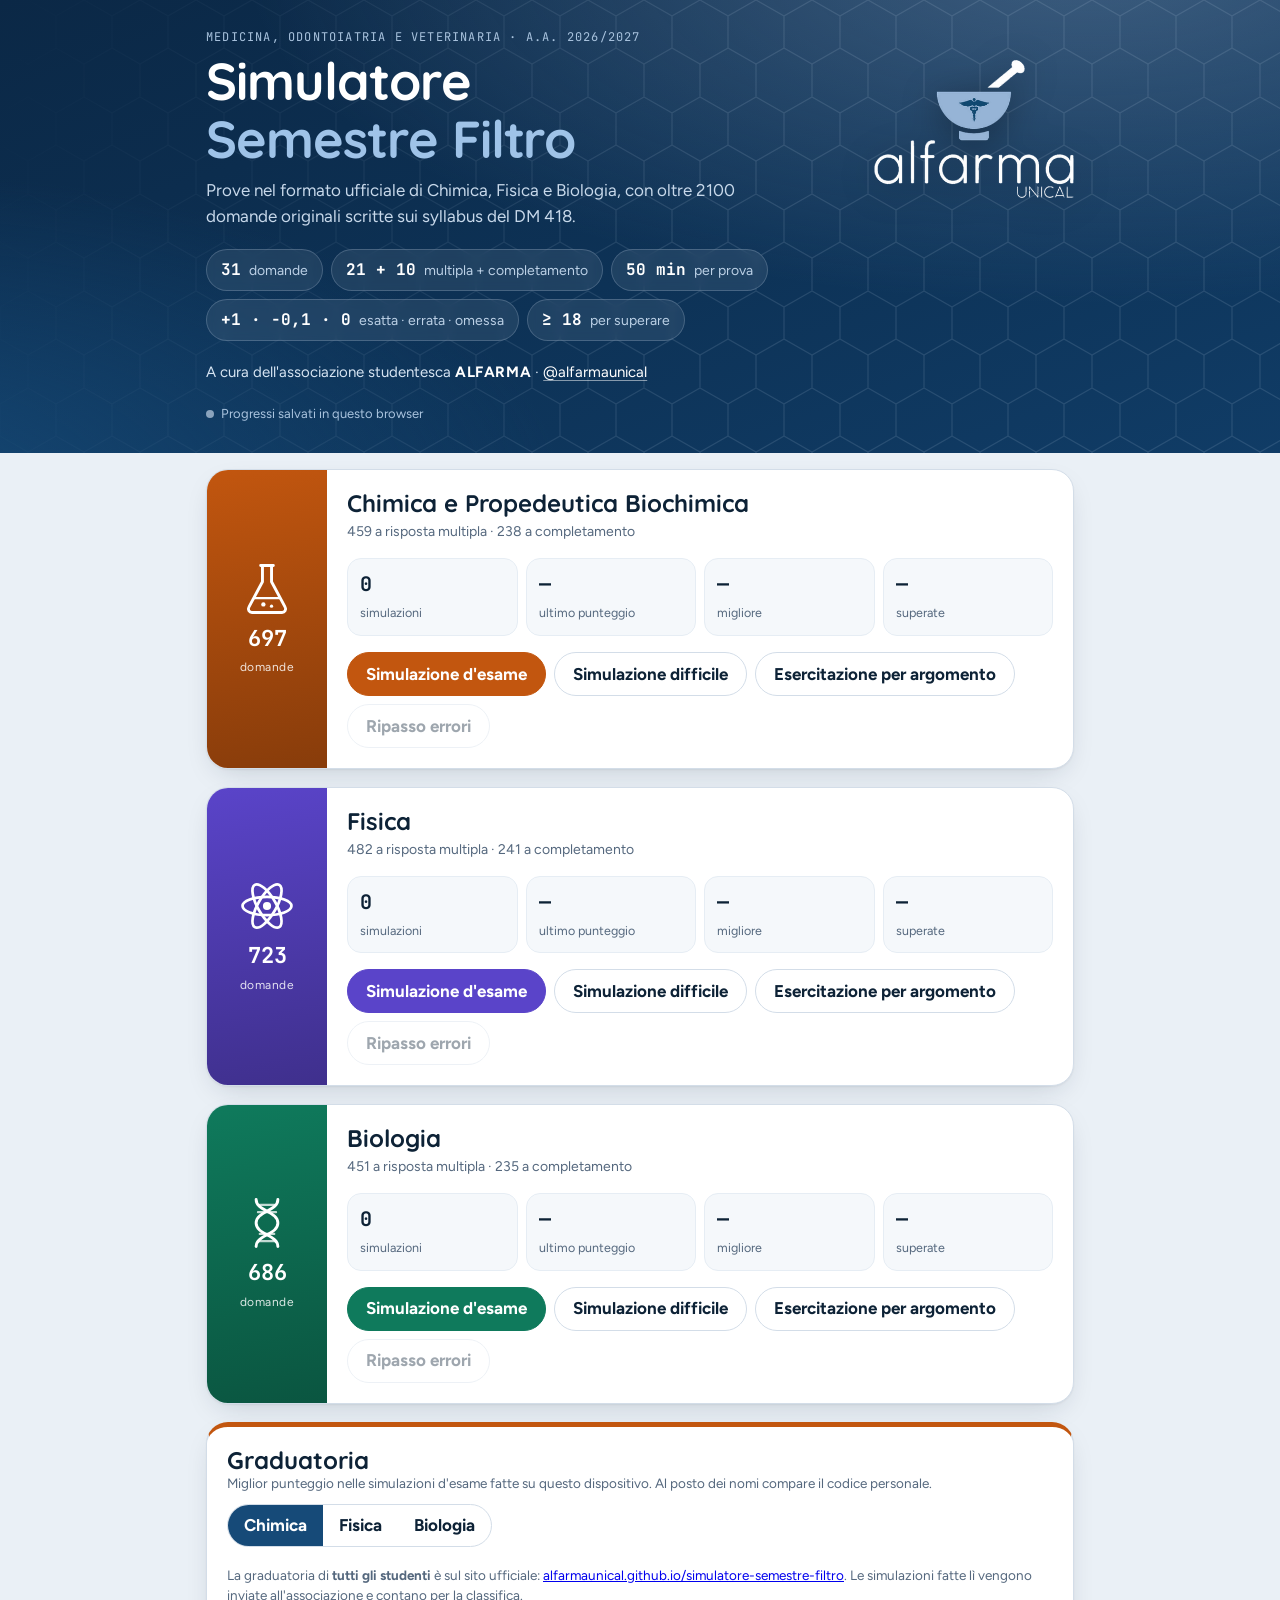
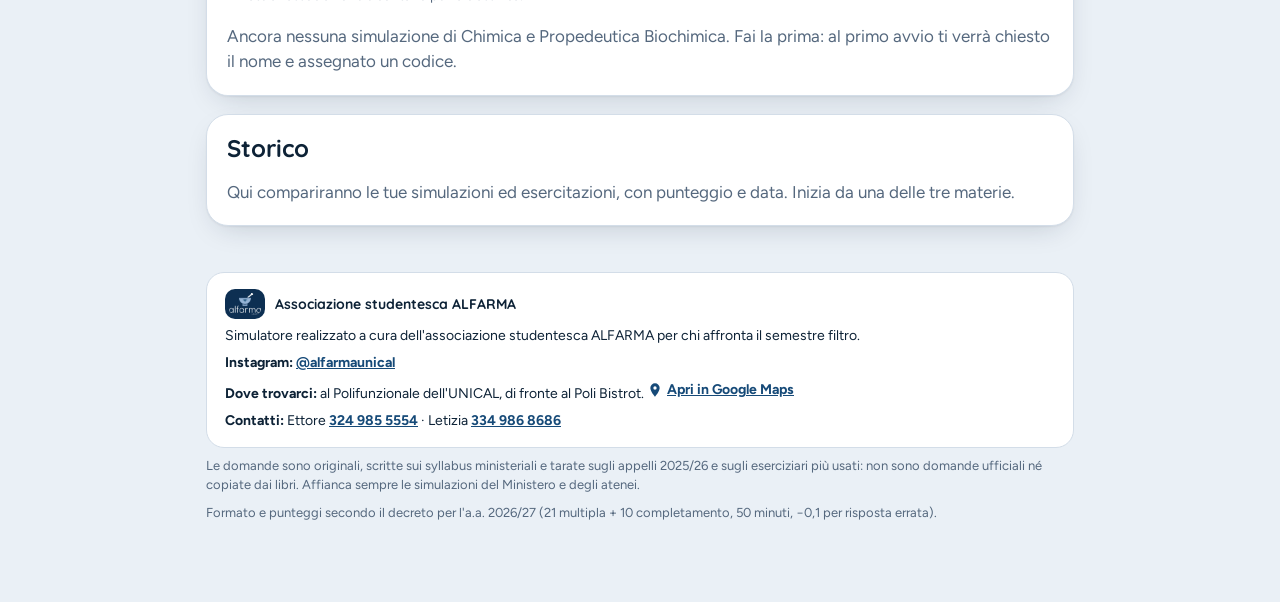
==== index.html @ a232747a "Aggiorna l'indirizzo del sito ufficiale (alfarmaunical.github.io) Co-Authored-By: Claude Opus 5.5 <n" ====
<!doctype html><html lang="it"><head><meta charset="utf-8"><meta name="viewport" content="width=device-width,initial-scale=1"><meta name="description" content="Simulatore gratuito delle prove del semestre filtro (Chimica, Fisica, Biologia) a cura dell'associazione studentesca ALFARMA."><link rel="icon" href="[data-uri]"></head><body><title>Simulatore Semestre Filtro</title>
<link rel="preconnect" href="https://fonts.googleapis.com">
<link rel="preconnect" href="https://fonts.gstatic.com" crossorigin>
<link rel="stylesheet" href="https://fonts.googleapis.com/css2?family=Quicksand:wght@500;600;700&family=Figtree:ital,wght@0,400;0,600;0,700;1,400&family=JetBrains+Mono:wght@500;700&display=swap">
<style>/* Layout: banda d'apertura blu notte con il logo alfarma e un reticolo esagonale (anelli benzenici) come texture; sotto, "schede di laboratorio" per materia con icona, contatori e andamento dei punteggi rispetto alla soglia del 18. Durante la prova: barra fissa blu notte con il timer. */
:root{
  --bg:#eaf0f6; --paper:#ffffff; --paper2:#f5f8fb; --ink:#0d2236; --muted:#55687e; --line:#d3dde8; --line2:#e6edf4;
  --navy:#0d2f52; --navy2:#164a78; --steel:#7996b8; --ice:#cfe0f1;
  --accent:#164a78; --accent-ink:#ffffff; --accent-soft:#dde9f6;
  --bio:#0f7a5c; --bio-soft:#dcf1e9; --chem:#c2560f; --chem-soft:#fbe9dc; --fis:#5a44c9; --fis-soft:#e9e5fb;
  --ok:#11804a; --ok-soft:#dff3e8; --bad:#c62f3b; --bad-soft:#fbe4e6; --warn:#9a6a00; --warn-soft:#fbf0d4;
  --shadow:0 1px 2px rgba(13,34,54,.06),0 10px 30px -12px rgba(13,34,54,.22);
  --f-display:"Quicksand",ui-rounded,"SF Pro Rounded",system-ui,sans-serif;
  --f-body:"Figtree",ui-sans-serif,system-ui,-apple-system,"Segoe UI",sans-serif;
  --f-mono:"JetBrains Mono",ui-monospace,SFMono-Regular,Menlo,monospace;
}
@media (prefers-color-scheme: dark){:root:not([data-theme="light"]){
  --bg:#08121e; --paper:#0f1d2e; --paper2:#13243a; --ink:#e4edf7; --muted:#93a6bd; --line:#22364d; --line2:#1a2c41;
  --navy:#0a2440; --navy2:#123d66; --steel:#8fb0d6; --ice:#1d3753;
  --accent:#7fb2ea; --accent-ink:#06121f; --accent-soft:#16304d;
  --bio:#43d3a3; --bio-soft:#0f2b23; --chem:#f6a15c; --chem-soft:#2e1d10; --fis:#a998ff; --fis-soft:#211c40;
  --ok:#4fd68c; --ok-soft:#0f2a1c; --bad:#ff7d86; --bad-soft:#331a1e; --warn:#e9c15a; --warn-soft:#2e2712;
  --shadow:0 1px 2px rgba(0,0,0,.4),0 10px 30px -12px rgba(0,0,0,.6); color-scheme:dark}}
:root[data-theme="dark"]{
  --bg:#08121e; --paper:#0f1d2e; --paper2:#13243a; --ink:#e4edf7; --muted:#93a6bd; --line:#22364d; --line2:#1a2c41;
  --navy:#0a2440; --navy2:#123d66; --steel:#8fb0d6; --ice:#1d3753;
  --accent:#7fb2ea; --accent-ink:#06121f; --accent-soft:#16304d;
  --bio:#43d3a3; --bio-soft:#0f2b23; --chem:#f6a15c; --chem-soft:#2e1d10; --fis:#a998ff; --fis-soft:#211c40;
  --ok:#4fd68c; --ok-soft:#0f2a1c; --bad:#ff7d86; --bad-soft:#331a1e; --warn:#e9c15a; --warn-soft:#2e2712;
  --shadow:0 1px 2px rgba(0,0,0,.4),0 10px 30px -12px rgba(0,0,0,.6); color-scheme:dark}

*{box-sizing:border-box}
html,body{background:var(--bg);color:var(--ink)}
body{margin:0}
body{font-family:var(--f-body);font-size:17px;line-height:1.5;-webkit-font-smoothing:antialiased}
.wrap{max-width:900px;margin:0 auto;padding-inline:16px;padding-block:24px 80px}
h1,h2,h3{font-family:var(--f-display);line-height:1.12;text-wrap:balance;margin:0;font-weight:700}
h1{font-size:clamp(32px,6vw,52px);letter-spacing:-.02em}
h2{font-size:24px}
h3{font-size:19px}
p{margin:0}
.muted{color:var(--muted)}
.eyebrow{font-family:var(--f-mono);font-size:12px;letter-spacing:.1em;text-transform:uppercase;color:var(--muted)}
.mono{font-family:var(--f-mono);font-variant-numeric:tabular-nums}
.stack{display:flex;flex-direction:column;gap:18px}
.row{display:flex;gap:10px;flex-wrap:wrap;align-items:center}
button,select,input{font:inherit;color:inherit}

/* Buttons */
.btn{appearance:none;border:1.5px solid var(--line);background:var(--paper);border-radius:999px;padding:10px 18px;font-weight:700;cursor:pointer;line-height:1.2;min-height:44px;display:inline-flex;align-items:center;gap:8px;justify-content:center;transition:transform .12s ease,background .15s ease,border-color .15s ease}
.btn:hover{border-color:var(--steel)}
.btn:active{transform:translateY(1px)}
.btn:focus-visible,.opt:focus-visible,.nav-cell:focus-visible,input:focus-visible,select:focus-visible{outline:3px solid var(--steel);outline-offset:2px}
.btn.primary{background:var(--accent);border-color:var(--accent);color:var(--accent-ink)}
.btn.primary:hover{filter:brightness(1.08)}
.btn.ghost{background:transparent;border-color:transparent;color:var(--muted)}
.btn.ghost:hover{color:var(--ink)}
.btn.danger{color:var(--bad);border-color:var(--bad)}
.btn[disabled]{opacity:.4;cursor:not-allowed}
.btn.small{min-height:36px;padding:6px 14px;font-size:15px}

/* Hero */
.hero{position:relative;overflow:hidden;color:#eaf2fb;background:
  radial-gradient(120% 140% at 85% -10%,rgba(121,150,184,.45) 0,transparent 55%),
  radial-gradient(90% 120% at -10% 110%,rgba(22,74,120,.9) 0,transparent 60%),
  linear-gradient(160deg,#0b2846 0%,#0d3256 55%,#103c66 100%)}
.hero::before{content:"";position:absolute;inset:0;opacity:.13;pointer-events:none;
  background-image:url("data:image/svg+xml,%3Csvg xmlns='http://www.w3.org/2000/svg' width='56' height='97' viewBox='0 0 56 97'%3E%3Cg fill='none' stroke='%23cfe0f1' stroke-width='1.2'%3E%3Cpath d='M28 0l28 16v32L28 64 0 48V16z'/%3E%3Cpath d='M28 64v33'/%3E%3C/g%3E%3C/svg%3E");background-size:56px 97px;
  -webkit-mask-image:linear-gradient(100deg,transparent 0%,#000 55%,#000 100%);mask-image:linear-gradient(100deg,transparent 0%,#000 55%,#000 100%)}
.hero-in{position:relative;max-width:900px;margin:0 auto;padding-inline:16px;padding-block:28px 30px;display:grid;grid-template-columns:minmax(0,1fr) auto;gap:20px 28px;align-items:center}
.hero-logo{width:min(200px,38vw);height:auto;display:block;filter:drop-shadow(0 6px 18px rgba(0,0,0,.35))}
.hero .eyebrow{color:#a9c3de}
.hero h1{color:#fff;margin-top:6px}
.hero h1 em{font-style:normal;color:#9fc3e8}
.hero .lead{color:#c7d8ea;max-width:52ch;margin-top:10px}
.format{grid-column:1/-1;display:flex;flex-wrap:wrap;gap:8px}
.format div{display:flex;align-items:baseline;gap:8px;padding:8px 14px;border-radius:999px;background:rgba(255,255,255,.08);border:1px solid rgba(207,224,241,.22);backdrop-filter:blur(4px)}
.format b{font-family:var(--f-mono);font-size:16px;color:#fff;font-variant-numeric:tabular-nums;white-space:nowrap}
.format span{font-size:14px;color:#bcd1e6}
.sync{grid-column:1/-1;font-size:13px;color:#a9c3de;display:flex;gap:7px;align-items:center}
.dot{width:8px;height:8px;border-radius:50%;background:#8aa3bd;display:inline-block}
.dot.on{background:#5fe0a0;box-shadow:0 0 0 3px rgba(95,224,160,.2)}
@media (max-width:560px){.hero-in{grid-template-columns:1fr}.hero-logo{order:-1;width:150px}}

/* Subjects */
.subjects{display:grid;gap:18px;margin-top:-8px}
.subj{position:relative;background:var(--paper);border:1px solid var(--line);border-radius:22px;box-shadow:var(--shadow);display:grid;grid-template-columns:120px minmax(0,1fr);overflow:hidden}
.subj-side{background:linear-gradient(170deg,var(--sc) 0%,color-mix(in srgb,var(--sc) 70%,#000) 100%);color:#fff;display:flex;flex-direction:column;align-items:center;justify-content:center;gap:10px;padding:18px 10px;text-align:center}
.subj-side svg{width:58px;height:58px}
.subj-side b{font-family:var(--f-mono);font-size:22px;line-height:1}
.subj-side small{font-size:12px;opacity:.85;letter-spacing:.04em}
.subj-main{padding:20px;display:grid;gap:16px;min-width:0}
.subj-head{display:flex;justify-content:space-between;gap:14px;align-items:flex-start;flex-wrap:wrap}
.subj-head h2{color:var(--ink)}
.subj-head .note{margin-top:4px}
.subj-stats{display:grid;grid-template-columns:repeat(4,minmax(0,1fr));gap:8px}
.stat{background:var(--paper2);border:1px solid var(--line2);border-radius:14px;padding:10px 12px}
.stat b{font-family:var(--f-mono);font-size:20px;display:block;font-variant-numeric:tabular-nums;color:var(--ink)}
.stat span{font-size:12.5px;color:var(--muted)}
.subj-actions{display:flex;gap:8px;flex-wrap:wrap}
.subj-actions .btn.primary{background:var(--sc);border-color:var(--sc);color:#fff}
@media (prefers-color-scheme: dark){:root:not([data-theme="light"]) .subj-actions .btn.primary,:root:not([data-theme="light"]) .subj-side{color:#06121f}}
:root[data-theme="dark"] .subj-actions .btn.primary,:root[data-theme="dark"] .subj-side{color:#06121f}
.spark{position:relative;display:flex;gap:4px;align-items:flex-end;height:46px;padding:0 2px;border-bottom:1px solid var(--line)}
.spark i{display:block;width:9px;border-radius:3px 3px 0 0;background:var(--sc)}
.spark i.fail{background:var(--line)}
.spark .thr{position:absolute;left:0;right:0;border-top:1.5px dashed var(--muted);opacity:.6}
.spark .thr span{position:absolute;right:0;top:-15px;font-family:var(--f-mono);font-size:10px;color:var(--muted)}
@media (max-width:560px){.subj{grid-template-columns:1fr}.subj-side{flex-direction:row;justify-content:flex-start;padding:14px 18px;gap:14px}.subj-side svg{width:40px;height:40px}.subj-stats{grid-template-columns:repeat(2,minmax(0,1fr))}}

.panel{background:var(--paper);border:1px solid var(--line);border-radius:22px;padding:20px;box-shadow:var(--shadow)}
.hist{width:100%;border-collapse:collapse;font-size:15px}
.hist th,.hist td{text-align:left;padding:9px 6px;border-bottom:1px solid var(--line2);white-space:nowrap}
.hist th{font-size:11.5px;font-family:var(--f-mono);letter-spacing:.08em;text-transform:uppercase;color:var(--muted);font-weight:500}
.tbl-wrap{overflow-x:auto}
.pill{display:inline-block;padding:3px 10px;border-radius:999px;font-size:12.5px;font-weight:700;font-family:var(--f-mono)}
.pill.ok{background:var(--ok-soft);color:var(--ok)}
.pill.bad{background:var(--bad-soft);color:var(--bad)}
.pill.neutral{background:var(--line2);color:var(--muted)}
.chip-bio{--sc:var(--bio);--ss:var(--bio-soft)} .chip-chem{--sc:var(--chem);--ss:var(--chem-soft)} .chip-fis{--sc:var(--fis);--ss:var(--fis-soft)}
.tag{display:inline-block;font-size:13px;font-weight:700;padding:3px 10px;border-radius:999px;background:var(--ss);color:var(--sc)}
.note{font-size:14px;color:var(--muted)}
footer{margin-top:28px;font-size:13px;color:var(--muted);display:grid;gap:8px;justify-items:start}
.foot-brand{display:flex;align-items:center;gap:10px;font-family:var(--f-display);font-weight:700;color:var(--ink)}
.foot-brand img{width:40px;height:auto;background:var(--navy);border-radius:10px;padding:4px}

/* Exam */
.topbar{position:sticky;top:env(safe-area-inset-top,0px);z-index:20;background:linear-gradient(90deg,#0b2846,#123f6b);color:#eaf2fb;box-shadow:0 6px 20px -10px rgba(0,0,0,.5)}
.topbar-in{max-width:900px;margin:0 auto;padding:10px 16px;display:flex;gap:12px;align-items:center;justify-content:space-between;flex-wrap:wrap}
.topbar .tag{background:rgba(255,255,255,.14);color:#fff}
.topbar .btn{border-color:rgba(255,255,255,.35);background:transparent;color:#fff}
.topbar .btn.primary{background:#fff;color:#0d2f52;border-color:#fff}
.timer{font-family:var(--f-mono);font-size:22px;font-weight:700;font-variant-numeric:tabular-nums;padding:4px 14px;border-radius:999px;background:rgba(255,255,255,.1);border:1px solid rgba(255,255,255,.25);color:#fff}
.timer.low{background:#c62f3b;border-color:#c62f3b;animation:pulse 1s ease-in-out infinite}
@keyframes pulse{50%{opacity:.75}}
.progress-txt{font-size:14px;color:#bcd1e6}
.navgrid{display:grid;grid-template-columns:repeat(auto-fill,minmax(40px,1fr));gap:6px}
.nav-cell{appearance:none;border:1.5px solid var(--line);background:var(--paper);border-radius:12px;height:40px;font-family:var(--f-mono);font-size:14px;font-weight:700;cursor:pointer;font-variant-numeric:tabular-nums;position:relative}
.nav-cell.ans{background:var(--accent-soft);border-color:var(--accent);color:var(--accent)}
.nav-cell.cur{outline:2.5px solid var(--ink);outline-offset:1px}
.nav-cell.flag::after{content:"";position:absolute;top:4px;right:4px;width:7px;height:7px;border-radius:50%;background:var(--warn)}
.nav-cell.r-ok{background:var(--ok-soft);border-color:var(--ok);color:var(--ok)}
.nav-cell.r-bad{background:var(--bad-soft);border-color:var(--bad);color:var(--bad)}
.nav-cell.r-om{background:var(--line2);color:var(--muted)}
.nav-sep{grid-column:1/-1;font-size:11.5px;font-family:var(--f-mono);letter-spacing:.08em;text-transform:uppercase;color:var(--muted);margin-top:4px}
.qcard{background:var(--paper);border:1px solid var(--line);border-radius:22px;padding:22px;display:grid;gap:16px;box-shadow:var(--shadow);border-top:5px solid var(--sc,var(--accent))}
.qmeta{display:flex;justify-content:space-between;gap:10px;flex-wrap:wrap;align-items:center}
.qtext{font-size:19px;line-height:1.55}
.qtext .num{font-family:var(--f-mono);font-weight:700;margin-right:8px;color:var(--sc,var(--accent))}
.opts{display:grid;gap:9px}
.opt{display:grid;grid-template-columns:34px 1fr;gap:12px;align-items:start;text-align:left;width:100%;border:1.5px solid var(--line);background:var(--paper);border-radius:16px;padding:11px 14px;cursor:pointer;font-size:17px;line-height:1.4;transition:border-color .12s,background .12s}
.opt:hover{border-color:var(--steel);background:var(--paper2)}
.opt .let{font-family:var(--f-mono);font-weight:700;width:30px;height:30px;border-radius:50%;border:1.5px solid var(--line);display:grid;place-items:center;font-size:14px}
.opt.sel{border-color:var(--accent);background:var(--accent-soft)}
.opt.sel .let{background:var(--accent);border-color:var(--accent);color:var(--accent-ink)}
.opt.correct{border-color:var(--ok);background:var(--ok-soft)}
.opt.correct .let{background:var(--ok);border-color:var(--ok);color:#fff}
.opt.wrong{border-color:var(--bad);background:var(--bad-soft)}
.opt.wrong .let{background:var(--bad);border-color:var(--bad);color:#fff}
.opt[disabled]{cursor:default}
.fill{display:flex;gap:8px;flex-wrap:wrap}
.fill input{flex:1 1 220px;min-width:0;min-height:52px;border:1.5px solid var(--line);border-radius:16px;padding:10px 16px;background:var(--paper2);font-size:18px}
.fill input.ok{border-color:var(--ok);background:var(--ok-soft)}
.fill input.bad{border-color:var(--bad);background:var(--bad-soft)}
.qfoot{display:flex;justify-content:space-between;gap:8px;flex-wrap:wrap;align-items:center}
.explain{border-left:4px solid var(--sc,var(--accent));background:var(--paper2);padding:12px 16px;border-radius:0 14px 14px 0;font-size:16px}
.explain b{font-family:var(--f-display)}
.confirm{border:1.5px solid var(--warn);background:var(--warn-soft);border-radius:18px;padding:16px;display:grid;gap:10px}

/* Results */
.score-head{display:grid;grid-template-columns:auto 1fr;gap:24px;align-items:center}
@media (max-width:560px){.score-head{grid-template-columns:1fr;justify-items:start}}
.ring{position:relative;width:150px;height:150px}
.ring svg{width:150px;height:150px;transform:rotate(-90deg)}
.ring .track{stroke:var(--line2)}
.ring .val{stroke:var(--sc,var(--accent));transition:stroke-dashoffset .8s ease}
.ring .thr{stroke:var(--ink);opacity:.5}
.ring-txt{position:absolute;inset:0;display:grid;place-content:center;text-align:center}
.bigscore{font-family:var(--f-mono);font-size:40px;font-weight:700;line-height:1;font-variant-numeric:tabular-nums}
.bigscore small{display:block;font-size:14px;color:var(--muted);margin-top:4px}
.verdict{font-family:var(--f-display);font-size:26px;font-weight:700}
.verdict.ok{color:var(--ok)} .verdict.bad{color:var(--bad)}
.counts{display:grid;grid-template-columns:repeat(3,1fr);gap:8px}
.counts div{border:1px solid var(--line2);background:var(--paper2);border-radius:14px;padding:10px;text-align:center}
.counts b{display:block;font-family:var(--f-mono);font-size:22px}
.counts span{font-size:13px;color:var(--muted)}
.bars{display:grid;gap:12px}
.bar-row{display:grid;grid-template-columns:minmax(0,1fr) 64px;gap:4px 10px;align-items:center;font-size:15px}
.bar-row .lab{min-width:0}
.bar-track{grid-column:1/-1;height:10px;background:var(--line2);border-radius:999px;overflow:hidden}
.bar-fill{height:100%;background:var(--sc,var(--accent));border-radius:999px}
.review-item{border:1px solid var(--line);border-radius:18px;padding:16px;display:grid;gap:10px;background:var(--paper)}
.review-item.ok{border-left:5px solid var(--ok)} .review-item.bad{border-left:5px solid var(--bad)} .review-item.om{border-left:5px solid var(--muted)}
.ans-line{font-size:15px}
.ans-line b{font-weight:700}
.seg{display:inline-flex;border:1.5px solid var(--line);border-radius:999px;overflow:hidden;flex-wrap:wrap;background:var(--paper)}
.seg button{appearance:none;border:0;background:transparent;padding:8px 16px;cursor:pointer;font-weight:700;min-height:40px}
.seg button[aria-pressed="true"]{background:var(--accent);color:var(--accent-ink)}

/* Practice */
.units{display:grid;gap:8px}
.unit-opt{display:flex;gap:12px;align-items:flex-start;padding:10px 12px;border:1.5px solid var(--line);border-radius:14px;cursor:pointer;background:var(--paper)}
.unit-opt:has(input:checked){border-color:var(--sc);background:var(--ss)}
.unit-opt input{margin-top:4px;width:18px;height:18px;accent-color:var(--sc)}
.unit-opt small{color:var(--muted);font-family:var(--f-mono)}
label.field{display:grid;gap:6px;font-weight:700}
select{min-height:44px;border:1.5px solid var(--line);border-radius:14px;padding:8px 12px;background:var(--paper)}
.back{margin-bottom:6px}
.page-head{padding:22px;border-radius:22px;color:#fff;background:linear-gradient(140deg,var(--sc),color-mix(in srgb,var(--sc) 65%,#000));box-shadow:var(--shadow)}
.page-head .eyebrow{color:rgba(255,255,255,.8)}
.page-head h1{color:#fff;font-size:clamp(28px,5vw,40px)}
@media (prefers-reduced-motion:no-preference){.qcard,.subj,.panel{animation:rise .3s ease both}@keyframes rise{from{transform:translateY(6px)}to{transform:none}}}
@media (prefers-reduced-motion:reduce){*{animation:none!important;transition:none!important}}

.hero .by{grid-column:1/-1;font-size:15px;color:#d6e4f2}
.hero .by b{color:#fff;letter-spacing:.04em}
.hero a{color:#fff;text-decoration:underline;text-underline-offset:3px;text-decoration-color:rgba(255,255,255,.5)}
.foot-card{width:100%;display:grid;gap:6px;padding:16px 18px;border-radius:18px;background:var(--paper);border:1px solid var(--line);font-size:14px;color:var(--ink)}
.foot-card a{color:var(--accent);font-weight:700}

/* Piano di ripasso */
.plan{border-top:5px solid var(--sc)}
.plan h4{margin:0 0 6px;font-family:var(--f-display);font-size:15.5px}
.small{font-size:13.5px}
.tips{display:grid;gap:10px}
.tip{background:var(--warn-soft);border-left:4px solid var(--warn);border-radius:12px;padding:12px 14px}
.tip b{font-family:var(--f-display);font-size:16px}
.tip p{margin:4px 0 0;font-size:15px;line-height:1.5}
.topic-list{display:grid;gap:12px}
.topic-card{border:1px solid var(--line);border-radius:18px;padding:16px;background:var(--paper2);display:grid;gap:12px}
.topic-card.first{border-color:var(--sc);box-shadow:0 0 0 1px var(--sc) inset}
.topic-card header{display:flex;gap:12px;align-items:center}
.topic-card header b{display:block;font-family:var(--f-display);font-size:17px;line-height:1.25}
.topic-card header small{color:var(--muted);font-size:13px}
.rank{flex:none;width:34px;height:34px;border-radius:50%;display:grid;place-items:center;background:var(--sc);color:#fff;font-family:var(--f-mono);font-weight:700}
.tstat{display:flex;flex-wrap:wrap;gap:6px;align-items:center;margin:0}
.tcols{display:grid;grid-template-columns:1fr 1fr;gap:14px}
.tcols ul{margin:0;padding-left:18px;display:grid;gap:4px;font-size:15px;line-height:1.45}
.tech{background:var(--ss);border-radius:12px;padding:12px}
.tech h4{color:var(--sc)}
.tech p{margin:0;font-size:14.5px;line-height:1.5}
.rec-row{display:flex;gap:10px;justify-content:space-between;align-items:center;border-top:1px solid var(--line2);padding-top:8px}
.rec-row small{display:block}
@media (max-width:640px){.tcols{grid-template-columns:1fr}.rec-row{flex-direction:column;align-items:flex-start}}


/* Profilo e graduatoria */
.overlay{position:fixed;inset:0;z-index:50;background:rgba(6,18,31,.55);display:grid;place-items:center;padding:16px;overflow-y:auto}
.dialog{width:100%;max-width:480px;background:var(--paper);color:var(--ink);border-radius:22px;padding:20px;box-shadow:var(--shadow);border-top:5px solid var(--accent)}
.dialog h3{margin:0;font-family:var(--f-display)}
.dialog p{margin:0}
.dialog input{font:inherit;font-weight:400;font-size:17px;border:1.5px solid var(--line);border-radius:14px;padding:12px 14px;background:var(--paper2);color:var(--ink);width:100%;min-width:0}
.dialog input.bad{border-color:var(--bad)}
.code{font-family:var(--f-mono);font-weight:700;letter-spacing:.06em;color:var(--accent)}
.code.big{font-size:34px;text-align:center;padding:14px;border-radius:16px;background:var(--accent-soft)}
.who-me{display:flex;justify-content:space-between;align-items:center;gap:12px;padding:12px 14px;border-radius:14px;background:var(--paper2);border:1px solid var(--line)}
.who-list{display:grid;gap:8px;max-height:46vh;overflow-y:auto}
.who-opt{justify-content:space-between;width:100%;display:flex;gap:12px}
.lb{border-top:5px solid var(--sc)}
.lb-t tr.me td{background:var(--ss)}
.pos{display:inline-grid;place-items:center;min-width:28px;height:28px;border-radius:50%;font-family:var(--f-mono);font-weight:700;background:var(--line2)}
.pos.p1{background:#f4c542;color:#3b2a00}.pos.p2{background:#c9d2dc;color:#1e2a36}.pos.p3{background:#d99a62;color:#3a1d05}
.rankline{margin:0;font-size:15px;color:var(--muted)}
.consent{display:flex;gap:10px;align-items:flex-start;font-size:14.5px;line-height:1.45;cursor:pointer}
.consent input{width:20px;height:20px;flex:none;margin-top:2px;accent-color:var(--accent)}
.linkish{appearance:none;border:0;background:none;padding:0;font:inherit;color:var(--accent);font-weight:700;text-decoration:underline;cursor:pointer}
.privacy{display:grid;gap:8px;max-height:60vh;overflow-y:auto}
.privacy p{margin:0;font-size:14px;line-height:1.5}
div.privacy.small{max-height:30vh;padding:12px;border-radius:12px;background:var(--paper2);border:1px solid var(--line)}
.maplink{display:inline-flex;align-items:center;gap:4px;white-space:nowrap}
</style>

<div id="app"></div>

<script>
// Indirizzo dell'app web Google (Apps Script) che riceve i risultati. Vuoto = nessun invio.
const SHEET_URL="https://script.google.com/macros/s/AKfycbxyVO8NDKZ04OrbNQr931iOfh8LofcdpwBFsKCINMjKultVmi2z7MVYDj5tDvOG9RBRyg/exec";
// Indirizzo del sito ufficiale (GitHub Pages). Da qui la classifica generale funziona; altrove si mostra un rimando.
const SITE_URL="https://alfarmaunical.github.io/simulatore-semestre-filtro/";

const BANK=[];
// BIOLOGIA — bilanciamento delle unità (u1, u2, u3, u6, u7) — domande originali
BANK.push(
// ---- Unità 2: genoma, cromatina, cromosomi (+38 MC)
{id:"BU201",s:"bio",u:2,q:"Il genoma umano aploide contiene circa:",o:["3 miliardi di paia di basi","3 milioni di paia di basi","300 000 paia di basi","30 miliardi di paia di basi","3000 paia di basi"],e:"Circa 3,1·10⁹ bp per corredo aploide; una cellula diploide ne contiene circa il doppio."},
{id:"BU202",s:"bio",u:2,q:"Il numero di geni codificanti proteine nel genoma umano è stimato intorno a:",o:["20 000","2 000","200 000","2 milioni","500"],e:"Sorprendentemente pochi: la complessità deriva anche da splicing alternativo, regolazione e modificazioni post-traduzionali."},
{id:"BU203",s:"bio",u:2,q:"Un cromosoma metafasico è formato da:",o:["due cromatidi fratelli identici uniti al centromero","due cromosomi omologhi uniti al centromero","due cromatidi non fratelli uniti al centromero","quattro cromatidi appaiati in una tetrade","due cromatidi fratelli uniti ai telomeri"],e:"Dopo la fase S ogni cromosoma contiene due molecole di DNA identiche (cromatidi), separate in anafase."},
{id:"BU204",s:"bio",u:2,q:"Per 'organizzazione minimale' di un cromosoma eucariotico funzionante si intende la presenza di:",o:["origini di replicazione, un centromero e due telomeri","un'origine di replicazione, due centromeri e un telomero","un centromero, due telomeri e nessuna origine","origini di replicazione, un nucleolo e un centrosoma","un promotore, un operone e due telomeri"],e:"Questi tre elementi permettono replicazione, segregazione in mitosi e protezione delle estremità; sono la base dei cromosomi artificiali di lievito (YAC)."},
{id:"BU205",s:"bio",u:2,q:"Il DNA centromerico umano è costituito soprattutto da:",o:["DNA satellite α, ripetuto in tandem","DNA satellite α, ripetuto in modo intersperso","sequenze telomeriche TTAGGG ripetute in tandem","geni per gli rRNA organizzati in tandem","microsatelliti CA molto polimorfici"],e:"Il centromero è definito epigeneticamente dalla variante istonica CENP-A, che sostituisce H3 nei nucleosomi centromerici."},
{id:"BU206",s:"bio",u:2,q:"La variante istonica CENP-A si trova:",o:["nei nucleosomi del centromero, dove specifica il cinetocore","nei nucleosomi dei telomeri, dove protegge le estremità","nei nucleosomi dell'eterocromatina, dove sostituisce H1","nei nucleosomi dei promotori attivi, al posto di H2A","nel cinetocore come proteina che lega i microtubuli"],e:"È un esempio di come le varianti istoniche marchino regioni funzionali particolari della cromatina."},
{id:"BU207",s:"bio",u:2,q:"Le code N-terminali degli istoni:",o:["sporgono dal nucleosoma e vengono acetilate, metilate o fosforilate","sono nascoste nel core e non sono accessibili agli enzimi modificanti","sono legate covalentemente al DNA linker","sporgono dal nucleosoma e sono ricche di residui acidi","sporgono dal nucleosoma ma non subiscono modificazioni"],e:"Le combinazioni di queste modificazioni costituiscono il cosiddetto 'codice istonico'."},
{id:"BU208",s:"bio",u:2,q:"Gli enzimi che rimuovono i gruppi acetile dagli istoni (HDAC) di norma:",o:["favoriscono la compattazione della cromatina e il silenziamento genico","favoriscono la decompattazione della cromatina e la trascrizione","metilano le citosine dei dinucleotidi CpG nei promotori","aggiungono gruppi acetile alle lisine delle code istoniche","degradano gli istoni liberando il DNA dai nucleosomi"],e:"Gli inibitori delle HDAC sono usati come farmaci antitumorali per riattivare geni silenziati."},
{id:"BU209",s:"bio",u:2,q:"La metilazione della lisina 9 dell'istone H3 (H3K9me3) è un marcatore tipico di:",o:["eterocromatina silente","promotori attivi","geni in trascrizione","DNA in replicazione","rotture del DNA"],e:"Viene riconosciuta dalla proteina HP1, che promuove la compattazione. La metilazione di H3K4 è invece associata ai promotori attivi."},
{id:"BU210",s:"bio",u:2,q:"Le isole CpG sono:",o:["regioni ricche di CG nei promotori, non metilate nei geni attivi","regioni ricche di CG nei promotori, sempre metilate nei geni attivi","regioni povere di CG tipiche dell'eterocromatina centromerica","regioni ricche di CG alle estremità dei cromosomi (telomeri)","regioni ricche di AT che fungono da origini di replicazione"],e:"La loro ipermetilazione nei tumori può spegnere geni oncosoppressori."},
{id:"BU211",s:"bio",u:2,q:"Durante la replicazione, il pattern di metilazione del DNA viene trasmesso alle cellule figlie grazie a:",o:["la DNMT1 di mantenimento, che riconosce il DNA emimetilato","la DNMT3 de novo, che riconosce il DNA non metilato","la DNMT1 di mantenimento, che riconosce il DNA non metilato","le istone deacetilasi, che copiano le marcature sul nuovo filamento","la DNA polimerasi, che incorpora direttamente citosine metilate"],e:"Dopo la replicazione un filamento è metilato e l'altro no: DNMT1 metila il nuovo filamento sulle CpG corrispondenti."},
{id:"BU212",s:"bio",u:2,q:"L'eterocromatina costitutiva, rispetto a quella facoltativa:",o:["è condensata in tutte le cellule e ricca di sequenze ripetute","può decondensarsi in alcuni tipi cellulari o fasi dello sviluppo","corrisponde al cromosoma X inattivo delle cellule femminili","è condensata in tutte le cellule e ricca di geni attivi","è assente nei mammiferi e tipica dei procarioti"],e:"L'eterocromatina facoltativa (es. X inattivo) è condensata solo in alcune cellule o in alcune fasi."},
{id:"BU213",s:"bio",u:2,q:"Il numero di corpi di Barr in una persona con cariotipo 47,XXY è:",o:["1","0","2","3","dipende dall'età"],e:"Resta attivo un solo X per cellula: corpi di Barr = numero di X − 1."},
{id:"BU214",s:"bio",u:2,q:"Il numero di corpi di Barr in una donna con cariotipo 47,XXX è:",o:["2","1","0","3","4"],e:"Corpi di Barr = numero di X − 1."},
{id:"BU215",s:"bio",u:2,q:"L'inattivazione del cromosoma X è avviata dal lncRNA:",o:["XIST","SRY","HOTAIR","miR-21","U6"],e:"XIST è trascritto dall'X che verrà inattivato e lo riveste in cis, reclutando complessi repressivi."},
{id:"BU216",s:"bio",u:2,q:"Il fenotipo 'a chiazze' del pelo delle gatte calico (tartarugate) è dovuto a:",o:["inattivazione casuale di un X in femmine eterozigoti per il colore","inattivazione dell'X paterno in femmine omozigoti per il colore","codominanza tra due alleli autosomici del colore","mutazioni somatiche multiple nei melanociti","imprinting genomico di un gene autosomico del colore"],e:"Ogni chiazza deriva da un gruppo di cellule con lo stesso X attivo: è un mosaico funzionale."},
{id:"BU217",s:"bio",u:2,q:"Le sequenze ripetute in tandem dei minisatelliti hanno unità ripetitive lunghe circa:",o:["10-100 paia di basi","1-6 paia di basi","1000-5000 paia di basi","un solo nucleotide","300 paia di basi intersperse"],e:"I microsatelliti hanno unità di 1-6 bp; entrambi sono molto polimorfici e usati per l'identificazione genetica."},
{id:"BU218",s:"bio",u:2,q:"Le sequenze LINE-1 si spostano nel genoma tramite:",o:["RNA retrotrascritto da una trascrittasi inversa che esse codificano","taglia-e-incolla del DNA con una trasposasi che esse codificano","RNA retrotrascritto da una trascrittasi inversa fornita dalle SINE","ricombinazione omologa tra copie disperse nel genoma","DNA trasferito da virus esterni che infettano la cellula"],e:"Le SINE (es. Alu) non codificano enzimi e usano quelli delle LINE."},
{id:"BU219",s:"bio",u:2,q:"Le sequenze Alu costituiscono circa:",o:["il 10% del genoma umano, con oltre un milione di copie","il 50% del genoma umano, con circa cento milioni di copie","l'1% del genoma umano, con poche migliaia di copie","il 10% del genoma, ma solo nel DNA mitocondriale","una sola copia per cromosoma, vicino al centromero"],e:"Sono le SINE più abbondanti dei primati; la loro inserzione in un gene può causare malattie."},
{id:"BU220",s:"bio",u:2,q:"Il DNA a sequenza unica (single copy) del genoma umano comprende:",o:["la maggior parte dei geni codificanti proteine","i telomeri e i centromeri","le sequenze Alu e LINE","i geni per gli istoni, ripetuti in cluster","i geni per gli rRNA del nucleolo"],e:"La maggior parte dei geni per proteine è presente in una o poche copie per genoma aploide."},
{id:"BU221",s:"bio",u:2,q:"I geni per gli istoni nell'uomo:",o:["sono ripetuti in cluster, per produrre molti istoni in fase S","sono in copia singola, ma trascritti molto rapidamente in fase S","sono ripetuti in cluster e trascritti dalla RNA polimerasi I","si trovano nel DNA mitocondriale in molte copie","sono ripetuti in cluster e producono mRNA con lunghe code di poli(A)"],e:"Servono grandi quantità di istoni a ogni replicazione; i loro mRNA non hanno coda di poli(A)."},
{id:"BU222",s:"bio",u:2,q:"La famiglia genica delle β-globine umane comprende geni espressi in momenti diversi dello sviluppo, come:",o:["ε (embrionale), γ (fetale) e β (adulto)","ε (fetale), γ (embrionale) e β (adulto)","α (embrionale), γ (fetale) e β (adulto)","ζ (embrionale), α (fetale) e β (adulto)","ε (embrionale), β (fetale) e γ (adulto)"],e:"Il passaggio dall'emoglobina fetale (α₂γ₂) a quella adulta (α₂β₂) avviene intorno alla nascita."},
{id:"BU223",s:"bio",u:2,q:"Nella cellula interfasica i cromosomi:",o:["occupano territori distinti nel nucleo, non sono disposti a caso","sono tutti condensati come in metafase, ma senza fuso","sono disposti a caso e si mescolano liberamente nel nucleo","sono uniti tra loro in un unico filamento continuo","sono ancorati alla lamina proprio con i loro geni attivi"],e:"Le regioni attive tendono a trovarsi verso l'interno dei territori e del nucleo, quelle silenti verso la periferia, vicino alla lamina."},
{id:"BU224",s:"bio",u:2,q:"La coesina e la condensina sono entrambe:",o:["complessi SMC che formano anelli capaci di legare il DNA","istoni del core che formano ottameri attorno al DNA","complessi SMC che tagliano il DNA tra i cromatidi","chinasi del ciclo che fosforilano le lamine nucleari","topoisomerasi che rilasciano i superavvolgimenti"],e:"La coesina tiene uniti i cromatidi e organizza le anse in interfase; la condensina compatta i cromosomi mitotici."},
{id:"BU225",s:"bio",u:2,q:"Il cariotipo si allestisce di solito da:",o:["linfociti del sangue stimolati a dividersi e bloccati in metafase","globuli rossi maturi del sangue periferico, bloccati in metafase","piastrine stimolate a dividersi e bloccate in anafase","neuroni maturi prelevati e bloccati in interfase","linfociti a riposo, analizzati in interfase senza stimolo"],e:"Servono cellule in divisione: i globuli rossi e le piastrine non hanno nucleo; i neuroni maturi non si dividono."},
{id:"BU226",s:"bio",u:2,q:"Nella nomenclatura cromosomica, la sigla 5p indica:",o:["il braccio corto del cromosoma 5","il braccio lungo del cromosoma 5","il centromero del cromosoma 5","la banda numero 5","il cromosoma 5 paterno"],e:"p = braccio corto (petit), q = braccio lungo."},
{id:"BU227",s:"bio",u:2,q:"Il cromosoma umano più grande è il:",o:["cromosoma 1","cromosoma 21","cromosoma Y","cromosoma 22","cromosoma X"],e:"I cromosomi autosomici sono numerati all'incirca in ordine di dimensione decrescente (il 21 è in realtà più piccolo del 22)."},
{id:"BU228",s:"bio",u:2,q:"Il cromosoma Y umano:",o:["contiene pochi geni, tra cui SRY, e ampie regioni eterocromatiche","contiene più geni dell'X, tra cui SRY, e poca eterocromatina","non ricombina mai con l'X in nessuna regione","è il più grande del cariotipo e ricco di geni","contiene pochi geni, tra cui XIST, ed è tutto eucromatico"],e:"Le regioni pseudoautosomiche alle estremità permettono l'appaiamento e la ricombinazione con l'X in meiosi."},
{id:"BU229",s:"bio",u:2,q:"La tecnica FISH (ibridazione in situ fluorescente) permette di:",o:["localizzare una sequenza di DNA sui cromosomi con sonde fluorescenti","sequenziare l'intero genoma con nucleotidi fluorescenti","colorare le bande dei cromosomi dopo trattamento con tripsina","misurare la quantità di proteina con anticorpi fluorescenti","amplificare in vitro una sequenza di DNA con sonde fluorescenti"],e:"È usata per diagnosticare delezioni, traslocazioni e aneuploidie."},
{id:"BU230",s:"bio",u:2,q:"Il 'DNA spazzatura' (junk DNA), secondo le conoscenze attuali:",o:["include molte sequenze regolative o strutturali, pur non codificanti","è privo di qualsiasi funzione ed è un residuo evolutivo inutile","coincide con gli esoni che non vengono più tradotti","viene eliminato dalle cellule somatiche durante la mitosi","è presente solo nei batteri e nei loro plasmidi"],e:"Molte regioni non codificanti contengono enhancer, siti di legame per proteine o geni per RNA non codificanti."},
{id:"BU231",s:"bio",u:2,q:"La differenza nella quantità di DNA tra specie diverse, non correlata alla loro complessità (paradosso del valore C), si spiega soprattutto con:",o:["la diversa quantità di DNA non codificante e ripetuto","il diverso numero di geni codificanti e di introni per gene","la diversa quantità di DNA mitocondriale per cellula","il diverso numero di cromosomi sessuali e autosomi","la presenza o assenza di istoni nel nucleo"],e:"Alcune piante e anfibi hanno genomi molto più grandi di quello umano."},
{id:"BU232",s:"bio",u:2,q:"Le regioni di cromatina accessibili e prive di nucleosomi si trovano tipicamente:",o:["nei promotori e negli enhancer attivi","nei centromeri e nell'eterocromatina costitutiva","nei telomeri e nelle regioni subtelomeriche","nell'X inattivo e nei geni silenziati","nei corpi dei geni non trascritti"],e:"Sono ipersensibili alla DNasi I e vengono usate per mappare le regioni regolative attive."},
{id:"BU233",s:"bio",u:2,q:"La proteina CTCF, insieme alla coesina, contribuisce a:",o:["formare anse di cromatina e domini topologici (isolatori)","formare il fuso mitotico ancorando i microtubuli ai centromeri","degradare gli mRNA non correttamente processati","condensare i cromosomi mitotici al posto della condensina","importare nel nucleo le proteine con segnale NLS"],e:"Questi 'isolatori' impediscono a un enhancer di attivare geni non appropriati."},
{id:"BU234",s:"bio",u:2,q:"Una cellula somatica umana in G1 contiene:",o:["46 molecole di DNA nucleare","92 molecole di DNA nucleare","23 molecole di DNA nucleare","46 cromatidi doppi","nessun cromosoma"],e:"Ogni cromosoma in G1 è un'unica molecola di DNA; dopo la fase S le molecole diventano 92."},
{id:"BU238",s:"bio",u:2,q:"Le cellule di uno stesso individuo, pur avendo lo stesso genoma, sono diverse perché:",o:["esprimono insiemi diversi di geni grazie alla regolazione","contengono geni diversi a seconda del tessuto di origine","perdono durante il differenziamento i geni non usati","hanno numeri diversi di cromosomi a seconda del tessuto","accumulano mutazioni diverse che ne determinano la funzione"],e:"Il differenziamento si basa sull'espressione genica selettiva, non sulla perdita di DNA (con poche eccezioni, come i linfociti)."},

// ---- Unità 1: basi della vita (+16 MC)
{id:"BU101",s:"bio",u:1,q:"I virus a RNA a polarità positiva (+):",o:["hanno un genoma traducibile direttamente come mRNA dai ribosomi","devono prima copiare il genoma in un filamento negativo per tradurlo","devono prima essere retrotrascritti in DNA nel nucleo","portano nel virione una RNA polimerasi indispensabile all'inizio","hanno genoma a RNA a doppio filamento con polarità mista"],e:"Esempi: poliovirus e coronavirus. I virus a polarità negativa (es. influenza) devono portare una RNA polimerasi propria."},
{id:"BU102",s:"bio",u:1,q:"Nella classificazione di Baltimore i virus sono raggruppati in base a:",o:["tipo di genoma e strategia con cui producono mRNA","forma del capside e presenza dell'envelope","tipo di cellula ospite e via di trasmissione","dimensioni del virione e numero di geni","tipo di genoma e presenza dell'envelope lipidico"],e:"Le classi sono sette (sei nel syllabus, più quella dei virus a DNA parzialmente retrotrascritto come l'epatite B)."},
{id:"BU103",s:"bio",u:1,q:"I virus con envelope entrano spesso nella cellula animale:",o:["per fusione dell'envelope con la membrana o dopo endocitosi","per fusione del capside con la membrana nucleare","iniettando il solo genoma attraverso la membrana, come i fagi","attraverso i pori nucleari, senza passare dalla membrana","per coniugazione con la cellula ospite tramite un pilo"],e:"Il riconoscimento avviene tramite il legame tra glicoproteine virali e recettori della cellula (es. Spike-ACE2 per SARS-CoV-2)."},
{id:"BU104",s:"bio",u:1,q:"Gli antibiotici β-lattamici (es. penicilline) sono efficaci sui batteri ma non sulle cellule umane perché:",o:["inibiscono la sintesi del peptidoglicano, assente nelle cellule umane","bloccano i ribosomi 80S, assenti nei batteri","inibiscono la sintesi della membrana esterna, assente nelle cellule umane","inibiscono la sintesi dell'ergosterolo, assente nelle cellule umane","danneggiano il DNA circolare, assente nelle cellule umane"],e:"Altri antibiotici sfruttano differenze nei ribosomi (70S vs 80S), come tetracicline e aminoglicosidi."},
{id:"BU105",s:"bio",u:1,q:"La trasformazione batterica consiste in:",o:["acquisizione di DNA libero dall'ambiente","trasferimento di DNA mediato da un fago","trasferimento di DNA tramite pilo sessuale","acquisizione di RNA libero dall'ambiente","fusione di due batteri e scambio di cromosomi"],e:"Fu scoperta da Griffith nel 1928 con lo pneumococco."},
{id:"BU106",s:"bio",u:1,q:"Le spore batteriche (endospore) sono:",o:["forme di resistenza a calore, essiccamento e disinfettanti","forme di riproduzione sessuata prodotte per meiosi","forme di riproduzione asessuata che germinano in molte cellule","forme di resistenza che però non sopravvivono all'ebollizione","organelli fotosintetici dei batteri del suolo"],e:"Le producono ad esempio Clostridium e Bacillus; per distruggerle serve la sterilizzazione in autoclave."},
{id:"BU107",s:"bio",u:1,q:"La molecola d'acqua è polare perché:",o:["l'ossigeno è più elettronegativo e la molecola è angolare","l'ossigeno è più elettronegativo e la molecola è lineare","l'idrogeno è più elettronegativo e la molecola è angolare","i legami O−H sono ionici e la molecola è angolare","la molecola contiene un doppio legame O=H"],e:"La geometria angolare impedisce che i due dipoli O−H si annullino."},
{id:"BU108",s:"bio",u:1,q:"Le interazioni idrofobiche nelle proteine:",o:["portano i residui apolari all'interno, lontano dall'acqua","portano i residui apolari in superficie, a contatto con l'acqua","sono legami covalenti tra catene laterali apolari","si formano tra residui di carica opposta","coincidono con i ponti disolfuro tra cisteine"],e:"Sono un motore importante del ripiegamento delle proteine globulari."},
{id:"BU109",s:"bio",u:1,q:"I domini proteici sono:",o:["unità che si ripiegano in modo indipendente in una proteina","le singole α-eliche e i foglietti β della struttura secondaria","le subunità distinte di una proteina con struttura quaternaria","le sequenze introniche che vengono rimosse dal pre-mRNA","i legami peptidici che uniscono gli amminoacidi"],e:"Lo stesso dominio (es. SH2, chinasico) si ritrova in proteine diverse, spesso combinato con altri."},
{id:"BU110",s:"bio",u:1,q:"Un cofattore metallico in un enzima (es. Zn²⁺ nell'anidrasi carbonica):",o:["partecipa alla catalisi o alla stabilizzazione della struttura","viene consumato nella reazione e va reintegrato a ogni ciclo catalitico","è sempre un coenzima organico derivato da vitamine","è il substrato che viene trasformato in prodotto","si lega al sito allosterico e inibisce l'enzima"],e:"Gli enzimi con il loro cofattore si chiamano oloenzimi; senza cofattore apoenzimi."},
{id:"BU111",s:"bio",u:1,q:"La temperatura e il pH influenzano l'attività di un enzima perché:",o:["ne modificano la conformazione e la carica dei residui catalitici","cambiano la sequenza degli amminoacidi dell'enzima","cambiano il ΔG della reazione e quindi la sua costante di equilibrio","aumentano sempre l'attività fino alla denaturazione","modificano la sequenza del substrato e la sua carica"],e:"Ogni enzima ha valori ottimali; a temperature elevate si denatura."},
{id:"BU112",s:"bio",u:1,q:"Nella regolazione a feedback negativo di una via metabolica:",o:["il prodotto finale inibisce un enzima all'inizio della via","il prodotto finale attiva un enzima all'inizio della via","il substrato iniziale inibisce l'ultimo enzima della via","il prodotto finale inibisce l'ultimo enzima della via","il prodotto finale induce la degradazione di tutti gli enzimi della via"],e:"Evita l'accumulo inutile di prodotto; l'inibizione è spesso allosterica."},
{id:"BU113",s:"bio",u:1,q:"Le reazioni endoergoniche nella cellula possono avvenire perché:",o:["sono accoppiate a reazioni esoergoniche, come l'idrolisi dell'ATP","gli enzimi ne rendono negativo il ΔG abbassando l'energia di attivazione","sono accoppiate a reazioni endoergoniche, come la sintesi di ATP","avvengono spontaneamente se la temperatura è abbastanza alta","non richiedono energia perché hanno ΔG negativo"],e:"L'accoppiamento rende negativo il ΔG complessivo."},
{id:"BU114",s:"bio",u:1,q:"Quale caratteristica distingue un organismo vivente da un virus?",o:["La capacità di metabolismo e riproduzione autonomi","La presenza di acidi nucleici come materiale genetico","La presenza di proteine che formano un rivestimento","La capacità di evolvere tramite mutazione e selezione","La presenza di un rivestimento lipidico esterno"],e:"I virus contengono acidi nucleici e proteine ed evolvono, ma dipendono interamente dalla cellula ospite."},
{id:"BU115",s:"bio",u:1,q:"La sintesi di un polisaccaride a partire da monosaccaridi è un esempio di reazione:",o:["di condensazione, anabolica","di idrolisi, catabolica","di condensazione, catabolica","di idrolisi, anabolica","di ossidoriduzione, catabolica"],e:"Per ogni legame glicosidico che si forma si libera una molecola d'acqua."},
{id:"BU116",s:"bio",u:1,q:"Gli RNA ribosomiali, i tRNA e gli snRNA sono esempi di:",o:["RNA non codificanti con funzione strutturale o catalitica","RNA codificanti tradotti in proteine strutturali","RNA non codificanti con funzione solo regolativa, come i miRNA","ribozimi proteici con attività catalitica","mRNA privi di cap tradotti nei mitocondri"],e:"Oltre a questi esistono RNA non codificanti regolatori come miRNA e lncRNA."},

// ---- Unità 3 (+3) e 7 (+5)
{id:"BU301",s:"bio",u:3,q:"Il gene, secondo una definizione moderna, è:",o:["una sequenza trascritta in un RNA funzionale, con le sue regioni regolative","una sequenza di DNA che codifica sempre una proteina, senza introni","una sequenza di DNA compresa tra un codone di inizio e uno di stop","un tratto di cromosoma che contiene sempre un solo esone","una sequenza di RNA che viene retrotrascritta nel genoma"],e:"La definizione include i geni per RNA non codificanti e tiene conto dello splicing alternativo."},
{id:"BU302",s:"bio",u:3,q:"La regione 5' non tradotta (5' UTR) di un mRNA:",o:["si trova tra il cappuccio e il codone di inizio e può regolare la traduzione","si trova tra il codone di stop e la coda di poli(A) e regola la stabilità","si trova tra il cappuccio e il codone di inizio e codifica il peptide segnale","viene rimossa con lo splicing prima dell'esportazione","contiene la coda di poli(A) e il segnale AAUAAA"],e:"La 3' UTR, dopo il codone di stop, contiene spesso siti di legame per i miRNA."},
{id:"BU303",s:"bio",u:3,q:"Le RNA polimerasi, a differenza delle DNA polimerasi:",o:["possono iniziare la sintesi senza bisogno di un primer","sintetizzano in direzione 3'→5' usando uno stampo di RNA","usano desossiribonucleotidi trifosfati come substrato","hanno un'attività di correzione di bozze molto più efficiente","possono sintetizzare RNA senza bisogno di uno stampo"],e:"Per questo la primasi, una RNA polimerasi, fornisce l'innesco alla replicazione."},
{id:"BU701",s:"bio",u:7,q:"La fase G2 del ciclo cellulare:",o:["segue la S e precede la mitosi; si verifica la replicazione del DNA","precede la S e segue la mitosi; si verifica l'integrità del DNA","segue la mitosi e comprende la divisione del citoplasma","è una fase di quiescenza fuori dal ciclo, da cui si può rientrare","segue la S e precede la mitosi; avviene il crossing over"],e:"Al checkpoint G2/M il danno al DNA o la replicazione incompleta bloccano l'attivazione di CDK1."},
{id:"BU702",s:"bio",u:7,q:"I fattori di crescita stimolano la proliferazione soprattutto:",o:["promuovendo la sintesi di ciclina D e l'ingresso nel ciclo","promuovendo la degradazione della ciclina D e l'uscita in G0","promuovendo la sintesi di ciclina B e l'uscita dalla mitosi","attivando direttamente la DNA polimerasi in fase S","inibendo p53 e attivando la caspasi 9"],e:"Senza segnali mitogeni molte cellule restano in G0."},
{id:"BU703",s:"bio",u:7,q:"La differenza principale tra mitosi e meiosi è che:",o:["mitosi: 2 cellule identiche; meiosi: 4 cellule aploidi diverse","mitosi: 4 cellule aploidi diverse; meiosi: 2 cellule identiche","mitosi: 2 cellule aploidi identiche; meiosi: 4 cellule diploidi","mitosi: 2 cellule identiche; meiosi: 4 cellule diploidi diverse","mitosi: 2 cellule diverse; meiosi: 4 cellule aploidi identiche"],e:"La meiosi comprende due divisioni dopo una sola replicazione, con appaiamento degli omologhi e ricombinazione."},
{id:"BU704",s:"bio",u:7,q:"Il punto di restrizione (punto R) del ciclo cellulare si trova:",o:["in G1: superato, la cellula procede verso S anche senza mitogeni","in G2: superato, la cellula entra in mitosi anche senza mitogeni","in G1: superato, la cellula torna in G0 se mancano i mitogeni","in metafase: superato, i cromatidi si separano","in fase S: superato, la replicazione non può più fermarsi"],e:"Corrisponde alla fosforilazione completa di Rb."},
{id:"BU705",s:"bio",u:7,q:"Nella spermatogenesi, la meiosi inizia a partire da:",o:["la pubertà e prosegue per tutta la vita","la vita fetale e si blocca fino alla pubertà","la pubertà e si arresta con l'andropausa","la nascita e si completa entro i 20 anni","la vita fetale e prosegue senza pause per tutta la vita"],e:"Nella donna, invece, le ovogoni entrano in meiosi durante la vita fetale."},

// ---- Unità 6: segnalazione e matrice (+20 MC)
{id:"BU601",s:"bio",u:6,q:"La lamina basale è:",o:["uno strato di matrice specializzata su cui poggiano gli epiteli","la rete di lamine che sostiene la membrana nucleare interna","una seconda membrana plasmatica sul lato basale degli epiteli","uno strato di cellule mioepiteliali alla base delle ghiandole","una giunzione che unisce le cellule epiteliali sul lato basale"],e:"È formata soprattutto da collagene IV, laminina, nidogeno e perlecano."},
{id:"BU602",s:"bio",u:6,q:"I proteoglicani della matrice extracellulare sono formati da:",o:["una proteina centrale a cui sono legate catene di glicosamminoglicani","una proteina centrale a cui sono legate catene di oligosaccaridi corti","catene di glicosamminoglicani senza alcuna proteina centrale","fibre di collagene rivestite da lipidi e colesterolo","una catena di elastina legata a fibrillina"],e:"Legano grandi quantità d'acqua e conferiscono resistenza alla compressione (es. aggrecano nella cartilagine)."},
{id:"BU603",s:"bio",u:6,q:"L'elastina della matrice extracellulare:",o:["conferisce elasticità a tessuti come arterie, polmoni e cute","conferisce resistenza alla trazione a tendini e legamenti","conferisce resistenza alla compressione alla cartilagine","conferisce rigidità all'osso legando il fosfato di calcio","conferisce elasticità alla lamina nucleare delle cellule"],e:"Le fibre elastiche contengono anche la fibrillina, mutata nella sindrome di Marfan."},
{id:"BU604",s:"bio",u:6,q:"Le integrine possono trasmettere segnali in entrambe le direzioni: la segnalazione 'inside-out' significa che:",o:["segnali interni modificano l'affinità delle integrine per i ligandi","ligandi esterni attivano segnali all'interno della cellula","le integrine entrano nel nucleo e regolano la trascrizione","la matrice viene sintetizzata dentro la cellula e poi secreta","le integrine si staccano dal citoscheletro e passano alla cellula vicina"],e:"Nei leucociti, ad esempio, l'attivazione rende le integrine capaci di legarsi saldamente all'endotelio."},
{id:"BU605",s:"bio",u:6,q:"La perdita della E-caderina nelle cellule tumorali epiteliali favorisce:",o:["il distacco dalle cellule vicine e l'invasività","l'aumento delle giunzioni occludenti e della polarità","la riduzione della migrazione e dell'invasività","la formazione di nuovi desmosomi tra cellule","un'adesione più stabile alle cellule epiteliali vicine"],e:"È un evento chiave della transizione epitelio-mesenchimale (EMT)."},
{id:"BU606",s:"bio",u:6,q:"Il pemfigo, una malattia autoimmune con bolle cutanee, è dovuto ad anticorpi diretti contro:",o:["proteine dei desmosomi (desmogleine)","proteine degli emidesmosomi (integrina α6β4)","proteine delle giunzioni comunicanti (connessine)","proteine delle giunzioni occludenti (claudine)","proteine delle giunzioni aderenti (E-caderina)"],e:"Senza desmosomi funzionanti i cheratinociti si staccano l'uno dall'altro."},
{id:"BU607",s:"bio",u:6,q:"Un ligando idrofilo come l'adrenalina agisce sulle cellule bersaglio:",o:["legandosi a un recettore sulla membrana plasmatica","legandosi a recettori intracellulari dopo aver attraversato la membrana","entrando nel nucleo e legando direttamente il DNA","diffondendo attraverso il doppio strato lipidico","passando nelle cellule vicine tramite gap junction"],e:"Agisce tramite recettori adrenergici accoppiati a proteine G."},
{id:"BU608",s:"bio",u:6,q:"Le proteine G monomeriche (piccole GTPasi) come Ras e Rab:",o:["funzionano da interruttori, attive con GTP e inattive con GDP","funzionano da interruttori, attive con GDP e inattive con GTP","sono formate da tre subunità α, β e γ che si separano","sono recettori transmembrana con attività GTPasica","funzionano da interruttori, attive con ATP e inattive con ADP"],e:"La loro attività è regolata da GEF (attivazione) e GAP (inattivazione)."},
{id:"BU609",s:"bio",u:6,q:"La proteina chinasi A (PKA), una volta attivata dal cAMP, può entrare nel nucleo e fosforilare:",o:["il fattore di trascrizione CREB, che attiva geni bersaglio","il fattore di trascrizione CREB, che reprime i geni bersaglio","il fattore NF-κB, liberandolo dall'inibitore IκB","gli istoni H1, marcandoli per la degradazione","direttamente il DNA nei promotori dei geni bersaglio"],e:"CREB fosforilato lega le sequenze CRE nei promotori."},
{id:"BU610",s:"bio",u:6,q:"L'IP₃ provoca l'aumento del Ca²⁺ citosolico perché:",o:["apre i canali per il Ca²⁺ della membrana del RE","attiva le pompe SERCA che liberano Ca²⁺ dal RE","apre i canali per il Ca²⁺ della membrana plasmatica","attiva la PKC, che fosforila i canali del Ca²⁺","libera il Ca²⁺ legato alla calmodulina nel citosol"],e:"Il Ca²⁺ viene poi riportato nel RE da pompe SERCA."},
{id:"BU611",s:"bio",u:6,q:"Le cascate di chinasi (come Raf → MEK → ERK) servono soprattutto a:",o:["amplificare il segnale e integrarlo con altri segnali","ridurre il segnale a ogni passaggio per evitare risposte eccessive","trasportare fisicamente il ligando fino al nucleo","produrre ATP per le reazioni di fosforilazione","degradare il recettore attivato dopo il legame"],e:"Ogni chinasi attivata può fosforilare molte molecole del livello successivo."},
{id:"BU612",s:"bio",u:6,q:"Il recettore dell'EGF (EGFR) iperespresso o mutato in alcuni tumori è il bersaglio di farmaci come:",o:["inibitori tirosin-chinasici e anticorpi monoclonali anti-EGFR","inibitori della serina-treonina chinasi BRAF mutata nel melanoma","statine che inibiscono la HMG-CoA reduttasi","antibiotici β-lattamici che bloccano il peptidoglicano","inibitori dell'aromatasi e antiestrogeni"],e:"Esempi: gefitinib (inibitore chinasico) e cetuximab (anticorpo)."},
{id:"BU613",s:"bio",u:6,q:"I recettori accoppiati a canali ionici sono tipici:",o:["della trasmissione sinaptica rapida","della segnalazione rapida degli ormoni steroidei","della segnalazione lenta dell'insulina","della via Notch per contatto diretto","della segnalazione endocrina a lunga distanza"],e:"Aprono un canale in millisecondi (es. recettori nicotinici, GABA-A, glutammatergici AMPA)."},
{id:"BU614",s:"bio",u:6,q:"La β-arrestina contribuisce alla desensitizzazione dei GPCR:",o:["legando il recettore fosforilato e impedendone l'accoppiamento a G","legando il recettore defosforilato e favorendone l'accoppiamento a G","idrolizzando il GTP legato alla subunità α","degradando il ligando nello spazio extracellulare","fosforilando il recettore attivato al posto delle GRK"],e:"Le chinasi GRK fosforilano il recettore attivato, creando il sito di legame per l'arrestina."},
{id:"BU615",s:"bio",u:6,q:"Lo stesso ligando può provocare risposte diverse in cellule diverse perché:",o:["le cellule esprimono recettori e vie intracellulari diverse","il ligando cambia struttura a seconda del tessuto raggiunto","le cellule di tessuti diversi hanno DNA diverso","il ligando entra solo nelle cellule che lo devono degradare","il ligando viene modificato dagli enzimi di ciascuna cellula"],e:"L'acetilcolina, ad esempio, contrae il muscolo scheletrico ma rallenta il cuore."},
{id:"BU616",s:"bio",u:6,q:"Nella via di segnalazione dell'insulina, la proteina IRS ha la funzione di:",o:["proteina adattatrice che, fosforilata, recluta PI3K e altre proteine","enzima che, fosforilato, produce cAMP e attiva la PKA","proteina adattatrice che, defosforilata, recluta Ras-GAP","canale per il glucosio inserito in membrana dall'insulina","fattore di trascrizione che entra nel nucleo dopo la fosforilazione"],e:"Le proteine adattatrici legano le tirosine fosforilate tramite domini SH2 o PTB."},
{id:"BU617",s:"bio",u:6,q:"I domini SH2 presenti in molte proteine di segnalazione riconoscono:",o:["tirosine fosforilate in un contesto di sequenza specifico","serine e treonine fosforilate in un contesto specifico","tirosine non fosforilate in un contesto specifico","sequenze ricche di prolina in eliche poliprolina","il PIP₃ della membrana tramite un dominio lipidico"],e:"Così proteine come Grb2 si legano ai recettori tirosin-chinasici attivati."},
{id:"BU618",s:"bio",u:6,q:"L'ossido nitrico ha emivita molto breve e agisce quindi come segnale:",o:["paracrino, sulle cellule vicine","endocrino, su organi lontani","endocrino, trasportato legato all'albumina","iuxtacrino, tramite proteine di membrana","sinaptico, rilasciato da vescicole"],e:"La nitroglicerina usata nell'angina libera NO, causando vasodilatazione coronarica."},
{id:"BU619",s:"bio",u:6,q:"La fosfolipasi C viene attivata tipicamente da:",o:["proteine Gq e da alcuni recettori tirosin-chinasici","proteine Gs e Gi che regolano l'adenilato ciclasi","il cAMP prodotto dall'adenilato ciclasi","il cGMP prodotto dalla guanilato ciclasi","proteine Gq soltanto, mai da recettori chinasici"],e:"PLC-β è attivata da Gq, PLC-γ da recettori tirosin-chinasici."},
{id:"BU620",s:"bio",u:6,q:"Un proto-oncogene che codifica un recettore tirosin-chinasico può diventare oncogenico se:",o:["una mutazione lo rende attivo anche in assenza di ligando","una mutazione ne elimina il dominio chinasico","viene deleto completamente su entrambi gli alleli","una mutazione lo rende incapace di dimerizzare col ligando","viene internalizzato e degradato più rapidamente"],e:"L'attivazione costitutiva invia continuamente segnali di proliferazione (es. HER2 amplificato nel tumore della mammella)."}
);
BANK.push(
{id:"BUF01",s:"bio",u:2,q:"Il braccio lungo di un cromosoma si indica con la lettera ……",c:["q"],e:"Il braccio corto con la p."},
{id:"BUF02",s:"bio",u:2,q:"La variante istonica che marca i nucleosomi del centromero si chiama ……",c:["cenp-a","cenpa","cenp a"],e:"Sostituisce l'istone H3."},
{id:"BUF03",s:"bio",u:2,q:"Il lncRNA che riveste il cromosoma X da inattivare si chiama ……",c:["xist"],e:"X-inactive specific transcript."},
{id:"BUF04",s:"bio",u:2,q:"Una donna con cariotipo 47,XXX ha …… corpi di Barr",c:["2","due"],n:2,e:"Numero di X − 1."},
{id:"BUF05",s:"bio",u:2,q:"Gli enzimi che aggiungono gruppi acetile alle lisine degli istoni si indicano con la sigla ……",c:["hat","hats","istone acetiltransferasi"],e:"Histone AcetylTransferases; le HDAC li rimuovono."},
{id:"BUF06",s:"bio",u:2,q:"Le regioni ricche di dinucleotidi CG spesso presenti nei promotori si chiamano isole ……",c:["cpg"],e:"La loro metilazione silenzia i geni."},
{id:"BUF07",s:"bio",u:2,q:"La tecnica che localizza sequenze di DNA sui cromosomi con sonde fluorescenti si indica con la sigla ……",c:["fish"],e:"Fluorescence In Situ Hybridization."},
{id:"BUF08",s:"bio",u:2,q:"Il genoma umano aploide contiene circa 3 miliardi di paia di ……",c:["basi","nucleotidi"],e:"3,1·10⁹ bp."},
{id:"BUF10",s:"bio",u:2,q:"La proteina che riconosce la metilazione H3K9 e compatta l'eterocromatina si indica con la sigla ……",c:["hp1"],e:"Heterochromatin Protein 1."},
{id:"BUF11",s:"bio",u:2,q:"Il complesso SMC che compatta i cromosomi all'inizio della mitosi si chiama ……",c:["condensina","condensine"],e:"La coesina tiene invece uniti i cromatidi fratelli."},
{id:"BUF13",s:"bio",u:1,q:"I virus il cui genoma a RNA funziona direttamente da mRNA si dicono a polarità ……",c:["positiva","+"],e:"Quelli a polarità negativa devono essere prima copiati."},
{id:"BUF14",s:"bio",u:1,q:"Le strutture di resistenza prodotte da Bacillus e Clostridium si chiamano ……",c:["endospore","spore","endospora"],e:"Resistono al calore e si eliminano in autoclave."},
{id:"BUF15",s:"bio",u:6,q:"Lo strato di matrice extracellulare su cui poggiano gli epiteli si chiama lamina ……",c:["basale"],e:"Contiene collagene IV e laminina."},
{id:"BUF16",s:"bio",u:6,q:"La proteina della matrice responsabile dell'elasticità di arterie e polmoni è l'……",c:["elastina"],e:"Si organizza in fibre elastiche con la fibrillina."},
{id:"BUF17",s:"bio",u:6,q:"Le molecole formate da una proteina centrale e da catene di glicosamminoglicani si chiamano ……",c:["proteoglicani","proteoglicano"],e:"Esempio: aggrecano nella cartilagine."},
{id:"BUF18",s:"bio",u:6,q:"Il fattore di trascrizione fosforilato dalla PKA che lega le sequenze CRE si chiama ……",c:["creb"],e:"cAMP Response Element Binding protein."},
{id:"BUF19",s:"bio",u:6,q:"La proteina che si lega ai GPCR fosforilati causandone la desensitizzazione è l'……",c:["arrestina","beta-arrestina","β-arrestina","b-arrestina"],e:"Favorisce anche l'endocitosi del recettore."},
{id:"BUF20",s:"bio",u:6,q:"Il dominio proteico che riconosce le tirosine fosforilate si chiama dominio ……",c:["sh2"],e:"Src Homology 2."},
{id:"BUF21",s:"bio",u:6,q:"La GTPasi Ras viene attivata dalla GEF chiamata ……",c:["sos","son of sevenless"],e:"SOS è reclutata dall'adattatore Grb2."},
{id:"BUF22",s:"bio",u:6,q:"Le giunzioni che collegano le cellule epiteliali alla lamina basale tramite integrine e cheratine si chiamano ……",c:["emidesmosomi","emidesmosoma"],e:"Contengono l'integrina α6β4."},
{id:"BUF23",s:"bio",u:6,q:"La malattia autoimmune con bolle cutanee dovuta ad anticorpi contro le desmogleine si chiama ……",c:["pemfigo"],e:"Colpisce i desmosomi dei cheratinociti."},
{id:"BUF24",s:"bio",u:6,q:"La transizione in cui le cellule epiteliali perdono le giunzioni e diventano migratorie si indica con la sigla ……",c:["emt"],e:"Epithelial-Mesenchymal Transition."},
{id:"BUF25",s:"bio",u:6,q:"Il recettore tirosin-chinasico amplificato in alcuni tumori della mammella e bersaglio del trastuzumab è ……",c:["her2","erbb2","her-2"],e:"Appartiene alla famiglia dei recettori dell'EGF."}
);

// CHIMICA — bilanciamento delle unità (u2, u3, u4, u6, u7) — domande originali
BANK.push(
// ---- Unità 2: stati della materia e termodinamica (+27 MC)
{id:"CU201",s:"chem",u:2,q:"Nei solidi molecolari (es. ghiaccio, iodio, zucchero) le unità del reticolo sono tenute insieme da:",o:["forze intermolecolari deboli","legami covalenti estesi a tutto il cristallo","legami ionici","legami metallici","legami nucleari"],e:"Per questo hanno in genere punti di fusione relativamente bassi."},
{id:"CU202",s:"chem",u:2,q:"Il cloruro di sodio solido è un esempio di solido:",o:["ionico","molecolare","covalente reticolare","metallico","amorfo"],e:"Ogni Na⁺ è circondato da 6 Cl⁻ e viceversa; alto punto di fusione (801 °C)."},
{id:"CU203",s:"chem",u:2,q:"Un solido amorfo, come il vetro, si distingue da un solido cristallino perché:",o:["non ha ordine a lungo raggio né un punto di fusione netto","ha un reticolo ordinato e un punto di fusione netto","non ha ordine a lungo raggio ma ha un punto di fusione netto","ha un reticolo ordinato ma fonde in un intervallo di temperature","è formato solo da ioni disposti in modo casuale"],e:"Rammollisce gradualmente in un intervallo di temperature."},
{id:"CU204",s:"chem",u:2,q:"Un gas viene compresso a temperatura costante da 10 L a 2 L. Se la pressione iniziale era 1 atm, quella finale è:",o:["5 atm","0,2 atm","2 atm","10 atm","20 atm"],e:"P₁V₁ = P₂V₂ → P₂ = 10/2 = 5 atm."},
{id:"CU205",s:"chem",u:2,q:"Un gas a volume costante passa da 300 K a 450 K. Se la pressione iniziale era 2 atm, quella finale è:",o:["3 atm","1,33 atm","4,5 atm","2 atm","6 atm"],e:"P/T = costante → 2 × 450/300 = 3 atm."},
{id:"CU206",s:"chem",u:2,q:"Quale volume occupano 2 mol di gas ideale a 27 °C e 1 atm (R = 0,082 L·atm/(mol·K))?",o:["49,2 L","44,8 L","4,4 L","24,6 L","22,4 L"],e:"V = nRT/P = 2 × 0,082 × 300 = 49,2 L."},
{id:"CU207",s:"chem",u:2,q:"Nella respirazione, durante l'inspirazione l'aria entra nei polmoni perché:",o:["il volume toracico aumenta e la pressione alveolare scende sotto quella atmosferica","il volume toracico diminuisce e la pressione alveolare sale sopra quella atmosferica","il volume toracico aumenta e la pressione alveolare sale sopra quella atmosferica","l'emoglobina attira l'ossigeno creando un gradiente di pressione","la temperatura dell'aria inspirata diminuisce nei polmoni"],e:"È un'applicazione della legge di Boyle: a temperatura costante, aumentando il volume la pressione cala."},
{id:"CU208",s:"chem",u:2,q:"La pressione di vapore dell'acqua a 100 °C è:",o:["1 atm (760 mmHg)","0 atm","2 atm (1520 mmHg)","0,5 atm (380 mmHg)","23,8 mmHg"],e:"Per definizione il punto di ebollizione normale è la temperatura alla quale la tensione di vapore vale 1 atm."},
{id:"CU209",s:"chem",u:2,q:"A parità di temperatura, quale liquido ha la tensione di vapore più alta?",o:["Il dietiletere","L'acqua","Il glicerolo","Il mercurio","L'olio d'oliva"],e:"L'etere ha forze intermolecolari deboli (niente legami a idrogeno tra le sue molecole) ed è molto volatile."},
{id:"CU210",s:"chem",u:2,q:"Il calore latente di vaporizzazione dell'acqua è particolarmente alto perché:",o:["bisogna rompere molti legami a idrogeno tra le molecole","bisogna rompere i legami covalenti O−H delle molecole","l'acqua è un composto ionico con forti legami","l'acqua ha massa molare elevata rispetto agli altri liquidi","il vapore acqueo si comporta da gas reale"],e:"Questo rende l'evaporazione del sudore molto efficace nel raffreddare il corpo."},
{id:"CU211",s:"chem",u:2,q:"La temperatura di ebollizione di un liquido:",o:["aumenta all'aumentare della pressione esterna","non dipende dalla pressione esterna","diminuisce all'aumentare della pressione esterna","dipende solo dalla quantità di liquido","è uguale per tutti i liquidi"],e:"In montagna l'acqua bolle a meno di 100 °C; in pentola a pressione a più di 100 °C."},
{id:"CU212",s:"chem",u:2,q:"La tensione superficiale dell'acqua diminuisce aggiungendo:",o:["tensioattivi, come i saponi o il surfattante polmonare","sale da cucina, che aumenta le interazioni ione-dipolo","zucchero, che forma legami a idrogeno con l'acqua","ghiaccio, che raffredda e ordina la superficie","glicerolo, che aumenta la viscosità della soluzione"],e:"I tensioattivi si dispongono all'interfaccia aria-acqua riducendo le interazioni tra le molecole superficiali."},
{id:"CU213",s:"chem",u:2,q:"Il primo principio della termodinamica esprime:",o:["la conservazione dell'energia","l'aumento dell'entropia nei processi spontanei","l'impossibilità di raggiungere lo zero assoluto","la proporzionalità tra pressione e temperatura","la definizione di energia libera"],e:"ΔU = q + w (con w lavoro fatto sul sistema): l'energia non si crea né si distrugge."},
{id:"CU214",s:"chem",u:2,q:"Il secondo principio della termodinamica afferma che, in un processo spontaneo:",o:["l'entropia totale dell'universo (sistema + ambiente) aumenta","l'entropia del solo sistema aumenta sempre","l'entropia totale dell'universo resta costante","l'energia totale dell'universo aumenta nel processo","l'entropia dell'ambiente diminuisce sempre nel processo"],e:"L'entropia del solo sistema può diminuire, purché quella dell'ambiente aumenti di più."},
{id:"CU215",s:"chem",u:2,q:"Quale dei seguenti processi comporta un aumento di entropia del sistema?",o:["L'evaporazione dell'acqua","La solidificazione dell'acqua","La condensazione del vapore","La formazione di un cristallo da una soluzione","La reazione 2 H₂(g) + O₂(g) → 2 H₂O(l)"],e:"Il passaggio a uno stato con molecole più libere (gas) aumenta il disordine."},
{id:"CU216",s:"chem",u:2,q:"Un sistema che scambia energia ma non materia con l'ambiente si dice:",o:["chiuso","aperto","isolato","adiabatico per definizione","reversibile"],e:"Aperto: scambia energia e materia (come una cellula). Isolato: non scambia né l'una né l'altra."},
{id:"CU217",s:"chem",u:2,q:"Una cellula vivente, dal punto di vista termodinamico, è un sistema:",o:["aperto, che scambia materia ed energia con l'ambiente","chiuso, che scambia solo energia con l'ambiente","isolato, che non scambia né materia né energia","aperto, ma all'equilibrio chimico con l'ambiente","chiuso, che scambia solo materia con l'ambiente"],e:"Mantiene uno stato stazionario lontano dall'equilibrio grazie al flusso continuo di energia."},
{id:"CU218",s:"chem",u:2,q:"Una reazione esoergonica:",o:["ha ΔG < 0 e può avvenire spontaneamente","ha ΔG > 0 e richiede energia esterna","ha ΔH < 0 e avviene sempre rapidamente","ha ΔG < 0 e avviene sempre rapidamente","ha ΔS < 0 e non raggiunge mai l'equilibrio"],e:"Spontanea non significa veloce: la velocità dipende dall'energia di attivazione."},
{id:"CU219",s:"chem",u:2,q:"Una reazione con ΔG° molto negativo:",o:["ha una costante di equilibrio molto maggiore di 1","ha una costante di equilibrio molto minore di 1","ha una costante di equilibrio vicina a 1","è necessariamente una reazione molto veloce","ha ΔH positivo e ΔS negativo"],e:"ΔG° = −RT ln K."},
{id:"CU220",s:"chem",u:2,q:"All'equilibrio chimico la variazione di energia libera ΔG della reazione è:",o:["zero","massima","minima e negativa","uguale a ΔG°","uguale a −RT"],e:"ΔG = ΔG° + RT ln Q; all'equilibrio Q = K e ΔG = 0."},
{id:"CU221",s:"chem",u:2,q:"La combustione del glucosio (C₆H₁₂O₆ + 6 O₂ → 6 CO₂ + 6 H₂O) è:",o:["esotermica ed esoergonica","endotermica ed endoergonica","esotermica ma non spontanea","endotermica ma spontanea","all'equilibrio a 25 °C"],e:"ΔG° ≈ −2870 kJ/mol: nella cellula questa energia viene recuperata in parte come ATP."},
{id:"CU222",s:"chem",u:2,q:"L'entalpia standard di formazione di un elemento nel suo stato standard (es. O₂ gassoso) vale per convenzione:",o:["0","1 kJ/mol","−1 kJ/mol","100 kJ/mol","dipende dalla temperatura in modo arbitrario"],e:"È il riferimento per calcolare le entalpie di reazione (legge di Hess)."},
{id:"CU223",s:"chem",u:2,q:"Secondo la legge di Hess, la variazione di entalpia di una reazione:",o:["è la stessa qualunque sia il percorso seguito","dipende dal numero di stadi del percorso","dipende dalla presenza di un catalizzatore","è uguale alla variazione di energia libera","è la stessa solo se gli stadi sono reversibili"],e:"Perché l'entalpia è una funzione di stato."},
{id:"CU224",s:"chem",u:2,q:"Nel diagramma di fase dell'acqua, a una pressione inferiore a quella del punto triplo, riscaldando il ghiaccio si ottiene:",o:["sublimazione diretta a vapore","fusione e poi ebollizione","solo fusione","fusione seguita da solidificazione","condensazione del vapore"],e:"È il principio della liofilizzazione, usata per conservare farmaci e alimenti."},
{id:"CU225",s:"chem",u:2,q:"I gas reali deviano maggiormente dal comportamento ideale:",o:["ad alta pressione e bassa temperatura","a bassa pressione e alta temperatura","ad alta pressione e alta temperatura","a bassa pressione e bassa temperatura","solo se sono gas monoatomici"],e:"In queste condizioni contano il volume proprio delle molecole e le attrazioni intermolecolari."},
{id:"CU226",s:"chem",u:2,q:"Secondo la teoria cinetica, a parità di temperatura le molecole di H₂ rispetto a quelle di O₂:",o:["hanno la stessa energia cinetica media ma velocità media maggiore","hanno energia cinetica media maggiore e velocità media maggiore","hanno la stessa energia cinetica media e la stessa velocità media","hanno energia cinetica media minore ma velocità media maggiore","hanno la stessa energia cinetica media ma velocità media minore"],e:"Ec media = (3/2)kT è uguale; essendo più leggere (2 contro 32 g/mol), si muovono circa 4 volte più velocemente."},
{id:"CU227",s:"chem",u:2,q:"Il passaggio di stato da vapore a solido senza passare per il liquido si chiama:",o:["brinamento","sublimazione","condensazione","solidificazione","fusione"],e:"Il passaggio inverso (solido → vapore) è la sublimazione."},

// ---- Unità 3: soluzioni (+11 MC)
{id:"CU301",s:"chem",u:3,q:"Lo zucchero si scioglie bene in acqua perché:",o:["ha molti gruppi −OH che formano legami a idrogeno con l'acqua","è un composto ionico che si dissocia in acqua","è apolare e si scioglie per interazioni di van der Waals","reagisce con l'acqua formando glucosio libero","ha una massa molare molto bassa"],e:"Le sostanze polari si sciolgono in solventi polari."},
{id:"CU302",s:"chem",u:3,q:"Quando un sale si scioglie in acqua, gli ioni vengono circondati da molecole d'acqua: questo fenomeno si chiama:",o:["idratazione (solvatazione)","idrolisi","precipitazione","osmosi","dissociazione elettrolitica"],e:"Le molecole d'acqua orientano verso i cationi l'ossigeno (parziale carica negativa) e verso gli anioni gli idrogeni."},
{id:"CU303",s:"chem",u:3,q:"La solubilità della maggior parte dei solidi in acqua, all'aumentare della temperatura:",o:["aumenta","diminuisce","resta costante","diventa nulla","dipende solo dalla pressione"],e:"Per i gas accade il contrario: la loro solubilità diminuisce con la temperatura."},
{id:"CU304",s:"chem",u:3,q:"Il plasma ha una concentrazione di Na⁺ di circa 140 mEq/L. Espressa in mmol/L è:",o:["140 mmol/L","70 mmol/L","280 mmol/L","14 mmol/L","1,4 mmol/L"],e:"Per uno ione monovalente equivalenti e moli coincidono."},
{id:"CU305",s:"chem",u:3,q:"Una concentrazione di Ca²⁺ di 2,5 mmol/L corrisponde a:",o:["5 mEq/L","2,5 mEq/L","1,25 mEq/L","10 mEq/L","0,25 mEq/L"],e:"Per uno ione bivalente gli equivalenti sono il doppio delle moli."},
{id:"CU306",s:"chem",u:3,q:"Si ha un'emulsione quando:",o:["un liquido è disperso in un altro non miscibile, come olio in acqua","un gas è disperso in un liquido, come nella panna montata","un solido è disperso in un liquido, come nella vernice","due liquidi miscibili formano una soluzione omogenea","un liquido è disperso in un gas, come nella nebbia o nello spray"],e:"Il latte e la maionese sono emulsioni; gli emulsionanti (es. lecitina, sali biliari) le stabilizzano."},
{id:"CU307",s:"chem",u:3,q:"Due soluzioni con la stessa osmolarità si dicono:",o:["isosmotiche","ipertoniche","ipotoniche","sature","sovrasature"],e:"Isosmotica non coincide sempre con isotonica: l'urea attraversa le membrane e non contribuisce alla tonicità."},
{id:"CU308",s:"chem",u:3,q:"Una soluzione di urea 0,3 M, pur essendo isosmotica con il citoplasma, è ipotonica per i globuli rossi perché:",o:["l'urea attraversa la membrana ed entra, seguita dall'acqua","l'urea è un elettrolita forte che si dissocia in due ioni","l'urea viene pompata fuori dalla cellula, trascinando acqua","l'urea non attraversa la membrana e richiama acqua fuori","l'urea si lega all'emoglobina e ne riduce l'osmolarità"],e:"La tonicità dipende solo dai soluti che non attraversano la membrana."},
{id:"CU309",s:"chem",u:3,q:"La molalità di una soluzione si esprime in:",o:["moli di soluto per kg di solvente","moli di soluto per litro di soluzione","grammi di soluto per 100 mL","equivalenti per litro","moli di solvente per mole di soluto"],e:"A differenza della molarità non dipende dalla temperatura (le masse non cambiano con T, i volumi sì)."},
{id:"CU310",s:"chem",u:3,q:"Il congelamento dell'acqua di mare avviene a temperatura più bassa di quella dell'acqua dolce perché:",o:["i sali disciolti abbassano il punto di congelamento","i sali disciolti innalzano il punto di congelamento","i sali disciolti aumentano la tensione di vapore","l'acqua di mare ha una densità minore","i sali disciolti aumentano la viscosità e impediscono il congelamento"],e:"È una proprietà colligativa (abbassamento crioscopico)."},
{id:"CU311",s:"chem",u:3,q:"Nella legge di Raoult, aggiungendo un soluto non volatile a un solvente la tensione di vapore:",o:["diminuisce in proporzione alla frazione molare del soluto","aumenta in proporzione alla frazione molare del soluto","diminuisce in proporzione alla frazione molare del solvente","resta invariata perché il soluto non è volatile","diminuisce in proporzione alla massa del soluto"],e:"ΔP = x_soluto·P°."},

// ---- Unità 4: reazioni, cinetica, equilibrio (+21 MC)
{id:"CU401",s:"chem",u:4,q:"La reazione 2 KClO₃ → 2 KCl + 3 O₂ è una reazione di:",o:["decomposizione","sintesi","scambio semplice","doppio scambio","neutralizzazione"],e:"Un composto si scinde in sostanze più semplici."},
{id:"CU402",s:"chem",u:4,q:"La reazione AgNO₃ + NaCl → AgCl + NaNO₃ è un esempio di:",o:["reazione di doppio scambio con precipitazione","ossidoriduzione con precipitazione","reazione di sintesi con formazione di un gas","decomposizione con precipitazione","reazione di neutralizzazione acido-base"],e:"Gli ioni si scambiano i partner; AgCl, poco solubile, precipita come solido bianco."},
{id:"CU403",s:"chem",u:4,q:"In una reazione chimica si conservano:",o:["la massa, il numero di atomi di ogni elemento e la carica","la massa, il numero di molecole e la carica totale","il numero di moli totali e il volume dei gas","la massa e il numero di molecole, ma non la carica","il numero di atomi e di molecole, ma non la massa totale"],e:"Il numero di molecole e di moli può cambiare (es. N₂ + 3 H₂ → 2 NH₃)."},
{id:"CU404",s:"chem",u:4,q:"Bilanciando Fe + O₂ → Fe₂O₃ con i minimi coefficienti interi, la somma dei coefficienti è:",o:["9","5","7","3","11"],e:"4 Fe + 3 O₂ → 2 Fe₂O₃: 4 + 3 + 2 = 9."},
{id:"CU405",s:"chem",u:4,q:"Bilanciando C₂H₆ + O₂ → CO₂ + H₂O con i minimi interi, il coefficiente dell'ossigeno è:",o:["7","3,5","5","6","9"],e:"2 C₂H₆ + 7 O₂ → 4 CO₂ + 6 H₂O."},
{id:"CU406",s:"chem",u:4,q:"La velocità di una reazione si misura come:",o:["variazione della concentrazione di reagenti o prodotti nel tempo","energia liberata dalla reazione nell'unità di tempo","valore della costante di equilibrio a una data temperatura","tempo necessario a raggiungere l'equilibrio","variazione della massa totale del sistema nel tempo"],e:"Si esprime ad esempio in mol·L⁻¹·s⁻¹."},
{id:"CU407",s:"chem",u:4,q:"Quale dei seguenti fattori NON aumenta la velocità di una reazione?",o:["Diminuire la temperatura","Aumentare la concentrazione dei reagenti","Aggiungere un catalizzatore","Aumentare la superficie di contatto di un reagente solido","Aumentare la temperatura"],e:"Riducendo la temperatura diminuisce la frazione di urti efficaci."},
{id:"CU408",s:"chem",u:4,q:"Una regola empirica afferma che, per molte reazioni, un aumento di 10 °C della temperatura:",o:["circa raddoppia la velocità di reazione","circa dimezza la velocità di reazione","circa decuplica la velocità di reazione","non cambia la velocità, ma solo l'equilibrio","circa raddoppia la costante di equilibrio"],e:"È una conseguenza dell'equazione di Arrhenius; per questo la febbre accelera il metabolismo."},
{id:"CU409",s:"chem",u:4,q:"Secondo la teoria degli urti, perché un urto tra molecole sia efficace servono:",o:["energia almeno pari a quella di attivazione e orientamento corretto","energia almeno pari al ΔH di reazione e orientamento casuale","solo un'elevata concentrazione dei reagenti","solo la presenza di un catalizzatore","energia almeno pari a quella di attivazione, con qualsiasi orientamento"],e:"Solo una piccola frazione degli urti porta ai prodotti."},
{id:"CU410",s:"chem",u:4,q:"Per la reazione elementare A + B → C, l'equazione cinetica è:",o:["v = k[A][B]","v = k[C]","v = k[A]²","v = k","v = k[A] + [B]"],e:"Per uno stadio elementare gli esponenti coincidono con i coefficienti stechiometrici."},
{id:"CU411",s:"chem",u:4,q:"Le unità di misura della costante di velocità di una reazione del primo ordine sono:",o:["s⁻¹","mol·L⁻¹·s⁻¹","L·mol⁻¹·s⁻¹","mol/L","adimensionali"],e:"v = k[A]: (mol/L·s) = k·(mol/L) → k in s⁻¹."},
{id:"CU412",s:"chem",u:4,q:"Gli enzimi si differenziano dai catalizzatori inorganici soprattutto per:",o:["l'elevata specificità per il substrato e la possibilità di essere regolati","la capacità di spostare l'equilibrio verso i prodotti","il fatto di essere consumati e poi rigenerati nella reazione","la capacità di rendere spontanee reazioni con ΔG > 0","il funzionamento ottimale solo a temperature e pressioni elevate"],e:"Accelerano le reazioni anche di milioni di volte in condizioni blande."},
{id:"CU413",s:"chem",u:4,q:"In un equilibrio chimico dinamico:",o:["la reazione diretta e quella inversa avvengono alla stessa velocità","entrambe le reazioni si sono fermate completamente","le concentrazioni di reagenti e prodotti sono sempre uguali","la reazione diretta resta più veloce di quella inversa","la costante di velocità diretta è sempre uguale a quella inversa"],e:"Le concentrazioni restano costanti, ma non necessariamente uguali."},
{id:"CU414",s:"chem",u:4,q:"Per l'equilibrio 2 SO₂(g) + O₂(g) ⇌ 2 SO₃(g) (esotermico), quale cambiamento sposta l'equilibrio verso SO₃?",o:["Aumentare la pressione","Aumentare la temperatura","Sottrarre O₂","Aggiungere SO₃","Diminuire la pressione"],e:"Il lato dei prodotti ha meno moli di gas (2 contro 3); essendo esotermica, scaldare favorisce invece i reagenti."},
{id:"CU415",s:"chem",u:4,q:"L'aggiunta di un catalizzatore a un sistema già all'equilibrio:",o:["non modifica la composizione all'equilibrio","sposta l'equilibrio verso i prodotti","sposta l'equilibrio verso i reagenti","aumenta il valore della costante K","accelera solo la reazione diretta, non quella inversa"],e:"Accelera allo stesso modo reazione diretta e inversa."},
{id:"CU416",s:"chem",u:4,q:"L'emoglobina lega l'ossigeno secondo l'equilibrio Hb + 4 O₂ ⇌ Hb(O₂)₄. Nei tessuti, dove la pressione parziale di O₂ è bassa:",o:["l'equilibrio si sposta verso sinistra e l'O₂ viene rilasciato","l'equilibrio si sposta verso destra e l'O₂ viene rilasciato","l'equilibrio si sposta verso destra e l'Hb lega più O₂","l'equilibrio non cambia perché K resta costante","l'equilibrio si sposta verso sinistra e l'Hb lega più O₂"],e:"È un'applicazione del principio di Le Châtelier; nei polmoni, con alta pO₂, avviene il contrario."},
{id:"CU417",s:"chem",u:4,q:"La reazione inversa di N₂ + 3 H₂ ⇌ 2 NH₃ ha costante K' uguale a 1/K. Se K = 4, la costante per 2 NH₃ ⇌ N₂ + 3 H₂ vale:",o:["0,25","4","16","−4","0,5"],e:"K' = 1/K."},
{id:"CU418",s:"chem",u:4,q:"Se si raddoppiano tutti i coefficienti di una reazione con costante K, la nuova costante è:",o:["K²","2K","K/2","√K","K"],e:"Le concentrazioni compaiono elevate a esponenti doppi."},
{id:"CU419",s:"chem",u:4,q:"Il prodotto di solubilità di un sale:",o:["dipende dalla temperatura ma non dalla presenza di altri ioni","dipende dalla presenza di uno ione comune ma non dalla temperatura","dipende dalla quantità di solido presente sul fondo","non dipende né dalla temperatura né dagli altri ioni","è sempre maggiore di 1 per i sali poco solubili"],e:"Lo ione comune riduce la solubilità del sale, non il valore di Ks."},
{id:"CU420",s:"chem",u:4,q:"Tra due sali dello stesso tipo AB, è più solubile quello con:",o:["Ks maggiore","Ks minore","massa molare maggiore","colore più chiaro","punto di fusione più alto"],e:"Per sali dello stesso tipo s = √Ks; per tipi diversi il confronto va fatto calcolando la solubilità."},
{id:"CU421",s:"chem",u:4,q:"In una reazione di sintesi:",o:["due o più sostanze si combinano in un unico prodotto","un composto si scompone in due o più sostanze più semplici","un elemento sostituisce un altro elemento in un composto","due composti si scambiano ioni formando due nuovi composti","un acido e una base reagiscono formando sale e acqua"],e:"Esempio: 2 H₂ + O₂ → 2 H₂O."},

// ---- Unità 6: idrocarburi e reattività (+18 MC)
{id:"CU601",s:"chem",u:6,q:"Il carbonio può formare un numero massimo di legami covalenti pari a:",o:["4","2","3","6","8"],e:"Ha 4 elettroni di valenza: questo spiega la grande varietà dei composti organici."},
{id:"CU603",s:"chem",u:6,q:"Il nome IUPAC del composto CH₃−CH=CH−CH₃ è:",o:["2-butene","1-butene","butano","2-butino","ciclobutano"],e:"Il doppio legame inizia al carbonio 2."},
{id:"CU604",s:"chem",u:6,q:"Il nome IUPAC di CH≡C−CH₃ è:",o:["propino","propene","propano","etino","1-propene"],e:"Il suffisso -ino indica il triplo legame."},
{id:"CU605",s:"chem",u:6,q:"La combustione completa di un idrocarburo produce:",o:["anidride carbonica e acqua","monossido di carbonio e idrogeno","solo acqua","carbonio e ossigeno","metano"],e:"In carenza di ossigeno si forma anche monossido di carbonio (CO), molto tossico."},
{id:"CU607",s:"chem",u:6,q:"Gli alcani sono poco reattivi perché:",o:["contengono solo legami σ C−C e C−H, forti e poco polari","contengono legami π deboli che si rompono con difficoltà","contengono legami ionici C−H molto forti","sono aromatici e quindi stabilizzati per risonanza","hanno gruppi funzionali polari ma ingombrati"],e:"Reagiscono soprattutto in combustione e in sostituzioni radicaliche."},
{id:"CU608",s:"chem",u:6,q:"Il ciclopropano è un cicloalcano molto reattivo a causa:",o:["della forte tensione d'anello dovuta ad angoli di 60°","della forte tensione d'anello dovuta ad angoli di 120°","della presenza di un doppio legame nell'anello","della sua aromaticità con 3 elettroni π","dell'elevata polarità dei legami C−H"],e:"Gli orbitali sp³ si sovrappongono male e i legami C−C sono deboli."},
{id:"CU609",s:"chem",u:6,q:"Un carbanione è:",o:["una specie con un carbonio carico negativamente e un doppietto libero","una specie con un carbonio carico positivamente e un orbitale vuoto","una specie con un carbonio neutro e un elettrone spaiato","una specie con un carbonio carico negativamente e un orbitale vuoto","un carbonio ibridato sp legato a un alogeno"],e:"È un nucleofilo forte. Il carbocatione, con carica positiva, è un elettrofilo."},
{id:"CU610",s:"chem",u:6,q:"Un gruppo elettron-attrattore legato vicino a un carbocatione:",o:["lo destabilizza","lo stabilizza","non ha effetto","lo trasforma in carbanione","lo rende aromatico"],e:"I gruppi elettron-donatori (es. alchilici) stabilizzano i carbocationi; quelli elettron-attrattori (es. −CF₃, −NO₂) li destabilizzano."},
{id:"CU611",s:"chem",u:6,q:"La delocalizzazione elettronica (risonanza) in una molecola:",o:["la stabilizza, distribuendo gli elettroni π su più atomi","la destabilizza, concentrando gli elettroni π su un atomo","la stabilizza, distribuendo gli elettroni σ su più atomi","la rende sempre più reattiva verso gli elettrofili","è possibile solo in molecole con legami ionici"],e:"Esempi: benzene, ione carbossilato, dieni coniugati."},
{id:"CU612",s:"chem",u:6,q:"Il naftalene è:",o:["un idrocarburo aromatico a due anelli benzenici fusi","un idrocarburo aromatico a tre anelli benzenici fusi","un cicloalcano saturo a due anelli fusi","un eterociclo aromatico azotato a due anelli","un idrocarburo aromatico con due anelli uniti da un legame semplice"],e:"Ha 10 elettroni π (4n + 2 con n = 2)."},
{id:"CU613",s:"chem",u:6,q:"La clorazione del benzene (Cl₂ con catalizzatore FeCl₃) produce:",o:["clorobenzene per sostituzione elettrofila","1,2-diclorocicloesadiene per addizione","esaclorocicloesano per addizione radicalica","clorobenzene per sostituzione nucleofila","benzilcloruro per sostituzione radicalica"],e:"Il catalizzatore (acido di Lewis) genera l'elettrofilo Cl⁺."},
{id:"CU614",s:"chem",u:6,q:"Nella reazione SN2 di un alogenuro chirale (R), il prodotto ha configurazione:",o:["invertita (di norma S, se le priorità non cambiano)","uguale (R), con ritenzione di configurazione","racemica, per attacco da entrambi i lati","invertita, ma con perdita di attività ottica","meso, per formazione di un piano di simmetria interno"],e:"Il nucleofilo attacca dal lato opposto al gruppo uscente (inversione di Walden)."},
{id:"CU615",s:"chem",u:6,q:"Nella reazione SN1 di un alogenuro chirale, il prodotto è di solito:",o:["una miscela (quasi) racemica, per attacco da entrambi i lati","un solo enantiomero invertito, per attacco dal lato opposto","un solo enantiomero con la stessa configurazione del reagente","un composto meso otticamente inattivo","un solo enantiomero, perché il carbocatione è tetraedrico"],e:"Il carbocatione è sp² e planare."},
{id:"CU616",s:"chem",u:6,q:"Tra i seguenti, il miglior gruppo uscente nelle sostituzioni nucleofile è:",o:["I⁻","F⁻","OH⁻","NH₂⁻","CH₃⁻"],e:"Un buon gruppo uscente è una base debole e stabile: I⁻ > Br⁻ > Cl⁻ ≫ F⁻."},
{id:"CU617",s:"chem",u:6,q:"Il gruppo −NH₂ legato all'anello benzenico (anilina) è:",o:["fortemente attivante e orto/para orientante","fortemente disattivante e meta orientante","debolmente disattivante e orto/para orientante","fortemente attivante e meta orientante","debolmente attivante e solo para orientante"],e:"Il doppietto dell'azoto si delocalizza sull'anello aumentandone la densità elettronica."},
{id:"CU618",s:"chem",u:6,q:"Il polietilene è un polimero ottenuto da:",o:["etilene (etene), per addizione","etilene (etene), per condensazione","glucosio, per condensazione","acetilene (etino), per addizione","etanolo, per condensazione con perdita d'acqua"],e:"I polimeri di addizione si formano per apertura dei doppi legami dei monomeri."},

// ---- Unità 7 (+5 MC)
{id:"CU701",s:"chem",u:7,q:"Il nome IUPAC del composto CH₃−CH₂−OH è:",o:["etanolo","metanolo","etanale","acido etanoico","etere etilico"],e:"Il suffisso -olo indica gli alcoli."},
{id:"CU702",s:"chem",u:7,q:"Il metanolo è tossico perché nel fegato viene ossidato a:",o:["formaldeide e acido formico","acetaldeide e acido acetico","etanolo","glucosio","acetone"],e:"L'acido formico causa acidosi e danni al nervo ottico (cecità)."},
{id:"CU703",s:"chem",u:7,q:"Il nome comune dell'acido etanoico è:",o:["acido acetico","acido formico","acido citrico","acido lattico","acido ossalico"],e:"È il componente acido dell'aceto."},
{id:"CU704",s:"chem",u:7,q:"Il gruppo funzionale delle ammidi è:",o:["−CO−NH−","−COO−","−CO−","−C=N−","−NH₂"],e:"Il legame peptidico è un legame ammidico."},
{id:"CU705",s:"chem",u:7,q:"Un'aldeide si distingue da un chetone perché:",o:["il carbonile è terminale e legato ad almeno un H","il carbonile è interno e legato a due carboni","il carbonile è terminale e legato a un ossidrile","il carbonio carbonilico è ibridato sp³","l'ossigeno è legato con un legame semplice al carbonio"],e:"Per questo le aldeidi si ossidano facilmente ad acidi carbossilici (saggio di Tollens o di Fehling)."}
);
BANK.push(
{id:"CUF01",s:"chem",u:2,q:"Un gas a temperatura costante passa da 4 atm in 3 L a 1 atm. Il nuovo volume è …… L",c:["12","dodici"],n:12,e:"P₁V₁ = P₂V₂."},
{id:"CUF02",s:"chem",u:2,q:"Il passaggio diretto dallo stato aeriforme allo stato solido si chiama ……",c:["brinamento"],e:"L'opposto è la sublimazione."},
{id:"CUF03",s:"chem",u:2,q:"Un sistema che scambia sia energia sia materia con l'ambiente si dice ……",c:["aperto"],e:"Le cellule sono sistemi aperti."},
{id:"CUF04",s:"chem",u:2,q:"La legge secondo cui l'entalpia di reazione non dipende dal percorso seguito è la legge di ……",c:["hess"],e:"Deriva dal fatto che l'entalpia è una funzione di stato."},
{id:"CUF05",s:"chem",u:2,q:"La tecnica di conservazione che sfrutta la sublimazione del ghiaccio sotto vuoto si chiama ……",c:["liofilizzazione"],e:"Si usa per farmaci, vaccini e alimenti."},
{id:"CUF06",s:"chem",u:2,q:"Una reazione con ΔG > 0, che non avviene spontaneamente, si dice ……",c:["endoergonica","non spontanea"],e:"Può avvenire se accoppiata a una reazione esoergonica."},
{id:"CUF07",s:"chem",u:2,q:"Un solido senza ordine a lungo raggio, come il vetro, si dice ……",c:["amorfo"],e:"Non ha un punto di fusione netto."},
{id:"CUF08",s:"chem",u:2,q:"2 mol di gas ideale a 0 °C e 1 atm occupano circa …… L",c:["44,8","44.8","45"],n:44.8,tol:0.01,e:"2 × 22,4 L."},
{id:"CUF09",s:"chem",u:2,q:"L'entalpia standard di formazione di O₂(g) vale …… kJ/mol",c:["0","zero"],n:0,e:"Per convenzione è nulla per gli elementi nel loro stato standard."},
{id:"CUF10",s:"chem",u:4,q:"Nella reazione bilanciata 4 Fe + x O₂ → 2 Fe₂O₃, il coefficiente x dell'ossigeno è ……",c:["3","tre"],n:3,e:"Ossigeni: 2 × 3 = 6 a destra."},
{id:"CUF11",s:"chem",u:4,q:"La costante di velocità di una reazione del primo ordine si misura in s^……",c:["-1","−1"],n:-1,e:"k = v/[A]."},
{id:"CUF12",s:"chem",u:4,q:"Una reazione in cui un composto si scinde in sostanze più semplici si chiama reazione di ……",c:["decomposizione","dissociazione"],e:"Esempio: CaCO₃ → CaO + CO₂."},
{id:"CUF13",s:"chem",u:4,q:"L'equazione che lega la costante di velocità alla temperatura e all'energia di attivazione porta il nome di ……",c:["arrhenius"],e:"k = A·e^(−Ea/RT)."},
{id:"CUF14",s:"chem",u:4,q:"Se K = 5 per A ⇌ B, la costante della reazione inversa B ⇌ A vale ……",c:["0,2","0.2","1/5"],n:0.2,e:"1/K."},
{id:"CUF15",s:"chem",u:4,q:"Il precipitato bianco che si forma mescolando soluzioni di AgNO₃ e NaCl è ……",c:["agcl","cloruro d'argento","cloruro di argento"],e:"Ha un prodotto di solubilità molto basso."},
{id:"CUF16",s:"chem",u:6,q:"Il nome IUPAC dell'idrocarburo CH≡CH è ……",c:["etino"],e:"Nome comune: acetilene."},
{id:"CUF17",s:"chem",u:6,q:"Il numero di elettroni π del naftalene è ……",c:["10","dieci"],n:10,e:"Due anelli fusi: 4n + 2 con n = 2."},
{id:"CUF18",s:"chem",u:6,q:"Il gas prodotto dalla combustione incompleta degli idrocarburi, che si lega all'emoglobina, è il monossido di ……",c:["carbonio"],e:"CO."},
{id:"CUF19",s:"chem",u:6,q:"L'inversione di configurazione nella reazione SN2 prende il nome di inversione di ……",c:["walden"],e:"Dal chimico Paul Walden."},
{id:"CUF20",s:"chem",u:6,q:"Il polimero che si ottiene per addizione di molte molecole di etilene si chiama ……",c:["polietilene","politene"],e:"È una delle plastiche più comuni."},
{id:"CUF21",s:"chem",u:6,q:"Il nome IUPAC di CH₃−CH=CH−CH₃ è ……",c:["2-butene","but-2-ene","2 butene"],e:"Può esistere come isomero cis o trans."},
{id:"CUF22",s:"chem",u:6,q:"Un idrocarburo con formula C₅H₁₂ appartiene alla classe degli ……",c:["alcani","alcano","paraffine"],e:"CₙH₂ₙ₊₂ con n = 5 (pentano e suoi isomeri)."},
{id:"CUF23",s:"chem",u:7,q:"L'alcol tossico che nel fegato viene ossidato ad acido formico è il ……",c:["metanolo","alcol metilico"],e:"Può causare cecità."}
);

// FISICA — bilanciamento delle unità (u1, u3, u4, u5, u7) — domande originali
BANK.push(
// ---- Unità 1: metodi, unità di misura, vettori (+34 MC)
{id:"FU101",s:"fis",u:1,q:"Le sette grandezze fondamentali del SI comprendono:",o:["lunghezza, massa, tempo, corrente, temperatura, quantità di sostanza, intensità luminosa","lunghezza, massa, tempo, forza, temperatura, quantità di sostanza, intensità luminosa","lunghezza, massa, tempo, corrente, temperatura, carica elettrica, intensità luminosa","lunghezza, massa, tempo, corrente, energia, quantità di sostanza, intensità luminosa","lunghezza, peso, tempo, corrente, temperatura, quantità di sostanza, pressione"],e:"Tutte le altre grandezze (forza, energia, pressione…) sono derivate."},
{id:"FU102",s:"fis",u:1,q:"L'unità di misura SI dell'intensità luminosa è:",o:["la candela","il lumen","il lux","il watt","la diottria"],e:"Il lumen (flusso luminoso) e il lux (illuminamento) sono unità derivate."},
{id:"FU103",s:"fis",u:1,q:"Il joule, espresso in unità fondamentali SI, equivale a:",o:["kg·m²/s²","kg·m/s²","kg·m²/s","kg/(m·s²)","kg·m³/s²"],e:"J = N·m = (kg·m/s²)·m."},
{id:"FU104",s:"fis",u:1,q:"Il watt, espresso in unità fondamentali SI, equivale a:",o:["kg·m²/s³","kg·m²/s²","kg·m/s","kg·m/s³","kg/s"],e:"W = J/s."},
{id:"FU105",s:"fis",u:1,q:"Quale coppia di grandezze ha le stesse dimensioni fisiche?",o:["Lavoro ed energia cinetica","Forza e lavoro","Potenza ed energia","Pressione e forza","Impulso ed energia cinetica"],e:"Entrambe si misurano in joule."},
{id:"FU106",s:"fis",u:1,q:"Quale delle seguenti grandezze è adimensionale?",o:["L'indice di rifrazione","La densità","La viscosità","La frequenza","Il periodo di oscillazione"],e:"n = c/v è un rapporto tra velocità. Sono adimensionali anche gli angoli in radianti e il numero di Reynolds."},
{id:"FU107",s:"fis",u:1,q:"Il prefisso 'pico' corrisponde a:",o:["10⁻¹²","10⁻⁹","10⁻¹⁵","10¹²","10⁻⁶"],e:"milli 10⁻³, micro 10⁻⁶, nano 10⁻⁹, pico 10⁻¹², femto 10⁻¹⁵."},
{id:"FU108",s:"fis",u:1,q:"Il prefisso 'giga' corrisponde a:",o:["10⁹","10⁶","10¹²","10³","10⁻⁹"],e:"kilo 10³, mega 10⁶, giga 10⁹, tera 10¹²."},
{id:"FU109",s:"fis",u:1,q:"Un volume di 1 m³ corrisponde a:",o:["10⁶ cm³","10³ cm³","10⁹ cm³","10² cm³","10⁴ cm³"],e:"(100 cm)³ = 10⁶ cm³."},
{id:"FU110",s:"fis",u:1,q:"Una densità di 1 g/cm³ corrisponde a:",o:["1000 kg/m³","1 kg/m³","10 kg/m³","0,001 kg/m³","100 kg/m³"],e:"1 g/cm³ = 10⁻³ kg / 10⁻⁶ m³ = 10³ kg/m³."},
{id:"FU111",s:"fis",u:1,q:"Una velocità di 1 m/s corrisponde a:",o:["3,6 km/h","1 km/h","0,36 km/h","36 km/h","60 km/h"],e:"1 m/s × 3600 s/h / 1000 m/km = 3,6 km/h."},
{id:"FU112",s:"fis",u:1,q:"Una pressione di 1 atm corrisponde a circa:",o:["1,013·10⁵ Pa","1,013·10³ Pa","760 Pa","1,013·10⁴ Pa","1,013·10⁶ Pa"],e:"1 atm = 760 mmHg ≈ 101 325 Pa ≈ 1,013 bar."},
{id:"FU113",s:"fis",u:1,q:"Un'ora corrisponde a:",o:["3600 s","360 s","60 s","36 000 s","6000 s"],e:"60 × 60."},
{id:"FU114",s:"fis",u:1,q:"Una lunghezza d'onda di 600 nm corrisponde a:",o:["6·10⁻⁷ m","6·10⁻⁹ m","6·10⁻⁶ m","6·10⁻⁵ m","6·10⁻¹² m"],e:"600 × 10⁻⁹ m = 6·10⁻⁷ m."},
{id:"FU115",s:"fis",u:1,q:"L'ordine di grandezza del diametro di un atomo è:",o:["10⁻¹⁰ m","10⁻⁶ m","10⁻¹⁵ m","10⁻³ m","10⁻²⁰ m"],e:"Circa 0,1 nm (1 ångström). Il nucleo è circa 100 000 volte più piccolo (10⁻¹⁵ m)."},
{id:"FU116",s:"fis",u:1,q:"L'ordine di grandezza del diametro di una cellula eucariotica tipica è:",o:["10⁻⁵ m (decine di micrometri)","10⁻⁷ m (decimi di micrometro)","10⁻³ m (millimetri)","10⁻⁹ m (nanometri)","10⁻⁶ m (un micrometro)"],e:"Le cellule umane misurano in genere tra 10 e 30 μm."},
{id:"FU117",s:"fis",u:1,q:"Il numero 3,2·10⁴ moltiplicato per 2·10⁻⁶ dà:",o:["6,4·10⁻²","6,4·10⁻¹⁰","6,4·10²","1,6·10¹⁰","3,2·10⁻²"],e:"3,2 × 2 = 6,4; 10⁴ × 10⁻⁶ = 10⁻²."},
{id:"FU118",s:"fis",u:1,q:"Il rapporto (8·10⁶)/(4·10⁻³) vale:",o:["2·10⁹","2·10³","32·10³","2·10⁻⁹","4·10⁹"],e:"8/4 = 2; 10⁶/10⁻³ = 10⁹."},
{id:"FU119",s:"fis",u:1,q:"Le cifre significative del numero 0,00450 sono:",o:["3","2","5","6","4"],e:"Gli zeri iniziali non contano, lo zero finale dopo la virgola sì: 4, 5, 0."},
{id:"FU120",s:"fis",u:1,q:"Una misura con errore casuale piccolo ma errore sistematico grande è:",o:["precisa ma poco accurata","accurata e precisa","accurata ma poco precisa","né accurata né precisa per definizione","perfetta"],e:"La precisione riguarda la ripetibilità; l'accuratezza la vicinanza al valore vero."},
{id:"FU121",s:"fis",u:1,q:"Una grandezza vettoriale è caratterizzata da:",o:["modulo, direzione e verso","solo modulo","solo direzione","modulo e unità di misura soltanto","solo verso"],e:"Esempi: spostamento, velocità, forza, campo elettrico."},
{id:"FU122",s:"fis",u:1,q:"Il vettore opposto di un vettore a:",o:["ha lo stesso modulo e la stessa direzione, ma verso opposto","ha lo stesso modulo e verso opposto, ma direzione perpendicolare","ha modulo opposto, cioè negativo, e la stessa direzione","ha la stessa direzione e lo stesso verso, ma modulo nullo","ha modulo doppio e verso opposto"],e:"a + (−a) = 0."},
{id:"FU123",s:"fis",u:1,q:"Le componenti cartesiane di un vettore di modulo 10 inclinato di 30° rispetto all'asse x sono circa:",o:["(8,7; 5)","(5; 8,7)","(10; 10)","(7,1; 7,1)","(3; 10)"],e:"aₓ = 10·cos 30° ≈ 8,66; a_y = 10·sen 30° = 5."},
{id:"FU124",s:"fis",u:1,q:"Il modulo del vettore di componenti (6, 8) è:",o:["10","14","2","48","100"],e:"√(36 + 64) = 10."},
{id:"FU125",s:"fis",u:1,q:"La somma dei vettori (2, 3) e (4, −1) è:",o:["(6, 2)","(6, 4)","(−2, 4)","(8, −3)","(2, 2)"],e:"Si sommano le componenti corrispondenti."},
{id:"FU126",s:"fis",u:1,q:"Il prodotto vettoriale di due vettori:",o:["un vettore perpendicolare al piano dei due vettori","uno scalare pari a a·b·cos θ","un vettore parallelo al primo vettore","un vettore nullo se i vettori sono perpendicolari","un vettore che giace nel piano dei due vettori"],e:"Il modulo vale a·b·sen θ e il verso si trova con la regola della mano destra; è nullo per vettori paralleli."},
{id:"FU127",s:"fis",u:1,q:"Il prodotto scalare di due vettori di modulo 3 e 5 che formano un angolo di 180° vale:",o:["−15","15","0","8","−8"],e:"a·b·cos 180° = 15 × (−1)."},
{id:"FU128",s:"fis",u:1,q:"Il lavoro di una forza è definito come il prodotto scalare tra forza e spostamento. Per questo il lavoro è:",o:["uno scalare, che può essere positivo, negativo o nullo","un vettore parallelo allo spostamento del corpo","uno scalare, che è sempre positivo o nullo","un vettore parallelo alla forza applicata","uno scalare, sempre negativo se c'è attrito"],e:"Il segno dipende dall'angolo tra forza e spostamento."},
{id:"FU129",s:"fis",u:1,q:"Il radiante è definito come:",o:["l'angolo al centro che sottende un arco lungo quanto il raggio","l'angolo al centro che sottende un arco lungo quanto il diametro","l'angolo al centro che sottende un arco lungo 1 metro","la 360ª parte dell'angolo giro","l'angolo al centro che sottende un arco lungo π volte il raggio"],e:"Un angolo giro vale 2π rad, quindi 1 rad ≈ 57,3°."},
{id:"FU130",s:"fis",u:1,q:"Un angolo di 90° espresso in radianti vale:",o:["π/2","π","2π","π/4","90π"],e:"180° = π rad."},
{id:"FU131",s:"fis",u:1,q:"Nel grafico di una funzione y = k·x (proporzionalità diretta) si ottiene:",o:["una retta passante per l'origine","una retta che non passa per l'origine","un'iperbole equilatera","una parabola con vertice nell'origine","una retta orizzontale"],e:"La proporzionalità inversa y = k/x dà un'iperbole; y = k·x² una parabola."},
{id:"FU132",s:"fis",u:1,q:"La pendenza del grafico posizione-tempo di un corpo in un certo istante rappresenta:",o:["la velocità istantanea","l'accelerazione istantanea","lo spazio percorso fino a quell'istante","la velocità media dall'istante iniziale","la forza agente in quell'istante"],e:"La derivata della velocità rispetto al tempo è invece l'accelerazione."},
{id:"FU133",s:"fis",u:1,q:"L'area sotto il grafico forza-spostamento rappresenta:",o:["il lavoro compiuto dalla forza","la potenza sviluppata dalla forza","l'impulso della forza","la quantità di moto finale","l'energia potenziale iniziale"],e:"Matematicamente è l'integrale della forza nello spostamento. L'area sotto il grafico forza-tempo è invece l'impulso."},
{id:"FU134",s:"fis",u:1,q:"Una grandezza che raddoppia ogni volta che passa una stessa quantità di tempo cresce in modo:",o:["esponenziale","lineare","quadratico","logaritmico","inversamente proporzionale"],e:"Il decadimento radioattivo è l'esempio speculare: decrescita esponenziale."},

// ---- Unità 3: fluidi (+6 MC)
{id:"FU301",s:"fis",u:3,q:"La pressione sul fondo di un recipiente pieno di liquido dipende:",o:["dall'altezza e dalla densità del liquido, non dalla forma","dalla quantità totale di liquido nel recipiente","dalla forma del recipiente e dall'altezza del liquido","dall'area del fondo e dalla massa del liquido","dalla densità del liquido e dall'area del fondo"],e:"È il paradosso idrostatico: P = ρ·g·h."},
{id:"FU302",s:"fis",u:3,q:"Un oggetto immobile che galleggia nel mare è soggetto a:",o:["una spinta di Archimede uguale e opposta al suo peso","una spinta di Archimede maggiore del suo peso","una spinta di Archimede minore del suo peso","solo al proprio peso, senza altre forze","una spinta pari al peso del volume della parte emersa"],e:"Se la risultante non fosse nulla l'oggetto accelererebbe."},
{id:"FU303",s:"fis",u:3,q:"Due vasi comunicanti contengono lo stesso liquido. All'equilibrio:",o:["il liquido raggiunge la stessa altezza nei due vasi","il livello è più alto nel vaso più largo","il livello è più alto nel vaso più stretto","il liquido si sposta tutto nel vaso più basso","il livello dipende dalla quantità di liquido in ciascuno"],e:"Vale per vasi larghi; per tubi capillari intervengono gli effetti di tensione superficiale."},
{id:"FU304",s:"fis",u:3,q:"La densità relativa di una sostanza è:",o:["il rapporto tra la sua densità e quella dell'acqua (adimensionale)","il rapporto tra la sua massa e il suo volume (in kg/m³)","il rapporto tra il suo peso e il suo volume (in N/m³)","il rapporto tra la sua densità e quella dell'aria (adimensionale)","la sua densità misurata a 0 °C (in kg/m³)"],e:"Una sostanza con densità relativa 2 è due volte più densa dell'acqua."},
{id:"FU305",s:"fis",u:3,q:"In un'arteria il sangue scorre in regime laminare. Raddoppiando la lunghezza del tratto considerato, a parità di portata, la caduta di pressione:",o:["raddoppia","si dimezza","resta uguale","quadruplica","si riduce di 16 volte"],e:"Per Poiseuille ΔP = Q·R con R ∝ L."},
{id:"FU306",s:"fis",u:3,q:"La sfigmomanometria (misura della pressione arteriosa con il bracciale) si basa sull'ascolto dei suoni di Korotkoff, prodotti da:",o:["il flusso turbolento del sangue nell'arteria parzialmente compressa","il flusso laminare del sangue nell'arteria parzialmente compressa","la vibrazione delle valvole cardiache trasmessa lungo l'arteria","il battito del bracciale contro la parete del braccio","l'arresto completo del flusso nell'arteria chiusa"],e:"Quando la pressione del bracciale scende sotto quella sistolica il sangue passa a getti, in regime turbolento e quindi rumoroso."},

// ---- Unità 4: onde (+35 MC)
{id:"FU401",s:"fis",u:4,q:"Un'onda meccanica trasporta:",o:["energia, senza trasporto netto di materia","materia, senza trasporto netto di energia","sia energia sia materia nella direzione di propagazione","solo quantità di moto, senza energia","né energia né materia"],e:"Le particelle del mezzo oscillano intorno alla posizione di equilibrio."},
{id:"FU402",s:"fis",u:4,q:"La relazione tra velocità di propagazione v, lunghezza d'onda λ e frequenza f è:",o:["v = λ·f","v = λ/f","v = f/λ","v = λ + f","v = λ²·f"],e:"In un periodo l'onda avanza di una lunghezza d'onda: v = λ/T = λ·f."},
{id:"FU403",s:"fis",u:4,q:"La pulsazione ω di un'onda di frequenza 50 Hz è circa:",o:["314 rad/s","50 rad/s","8 rad/s","100 rad/s","3,14 rad/s"],e:"ω = 2πf."},
{id:"FU404",s:"fis",u:4,q:"Un'onda ha periodo 4 ms. La sua frequenza è:",o:["250 Hz","4 Hz","0,25 Hz","4000 Hz","25 Hz"],e:"f = 1/T = 1/0,004 s."},
{id:"FU405",s:"fis",u:4,q:"Il vettore d'onda k di un'onda armonica ha modulo:",o:["2π/λ","λ/2π","2π·f","1/T","v·λ"],e:"Indica la direzione di propagazione; insieme a ω compare nell'equazione y = A·sen(kx − ωt)."},
{id:"FU406",s:"fis",u:4,q:"Nell'equazione di un'onda y = A·sen(kx − ωt), la grandezza A rappresenta:",o:["l'ampiezza","la frequenza","la lunghezza d'onda","la velocità","la fase iniziale"],e:"È lo spostamento massimo dalla posizione di equilibrio."},
{id:"FU407",s:"fis",u:4,q:"La velocità di un'onda su una corda tesa aumenta:",o:["aumentando la tensione della corda","aumentando la massa per unità di lunghezza","aumentando l'ampiezza","diminuendo la tensione","aumentando la frequenza della sorgente"],e:"v = √(T/μ): dipende solo dalle proprietà del mezzo."},
{id:"FU408",s:"fis",u:4,q:"La velocità del suono in un gas, all'aumentare della temperatura:",o:["aumenta","diminuisce","resta costante","si annulla","dipende solo dalla frequenza"],e:"In aria passa da circa 331 m/s a 0 °C a circa 343 m/s a 20 °C."},
{id:"FU409",s:"fis",u:4,q:"Un'onda sonora di frequenza 1000 Hz in aria (340 m/s) ha lunghezza d'onda:",o:["0,34 m","3,4 m","34 m","0,034 m","340 m"],e:"λ = 340/1000."},
{id:"FU410",s:"fis",u:4,q:"Gli ultrasuoni usati in ecografia (circa 1-15 MHz) hanno nei tessuti (circa 1540 m/s) lunghezze d'onda dell'ordine di:",o:["decimi di millimetro","metri","centimetri","micrometri","nanometri"],e:"A 5 MHz λ ≈ 0,3 mm: lunghezze d'onda piccole permettono una buona risoluzione."},
{id:"FU411",s:"fis",u:4,q:"In ecografia, aumentando la frequenza degli ultrasuoni:",o:["migliora la risoluzione ma diminuisce la profondità esplorabile","migliora sia la risoluzione sia la profondità esplorabile","peggiora la risoluzione ma aumenta la profondità esplorabile","peggiora sia la risoluzione sia la profondità esplorabile","migliora la risoluzione e la profondità non cambia"],e:"Per gli organi profondi si usano frequenze più basse; per tessuti superficiali (tiroide, tendini) più alte."},
{id:"FU412",s:"fis",u:4,q:"L'altezza di un suono (acuto o grave) dipende soprattutto dalla sua:",o:["frequenza","ampiezza","velocità","durata","direzione"],e:"L'intensità percepita (forte o debole) dipende dall'ampiezza; il timbro dalla composizione in armoniche."},
{id:"FU413",s:"fis",u:4,q:"Il timbro di un suono, che permette di distinguere strumenti diversi che suonano la stessa nota:",o:["dipende dalla forma d'onda, cioè dalle armoniche","dipende solo dalla frequenza fondamentale","dipende solo dall'intensità del suono","dipende dalla velocità del suono nell'aria","dipende dalla lunghezza d'onda fondamentale"],e:"Due strumenti con la stessa fondamentale hanno armoniche con intensità diverse."},
{id:"FU414",s:"fis",u:4,q:"Un suono di 120 dB, rispetto a uno di 60 dB, ha intensità:",o:["10⁶ volte maggiore","2 volte maggiore","60 volte maggiore","10¹² volte maggiore","1000 volte maggiore"],e:"60 dB di differenza = fattore 10⁶."},
{id:"FU415",s:"fis",u:4,q:"La soglia del dolore per l'orecchio umano si trova intorno a:",o:["120-130 dB","0 dB","40-50 dB","60-70 dB","200 dB"],e:"Corrisponde a circa 1-10 W/m²."},
{id:"FU416",s:"fis",u:4,q:"Raddoppiando l'intensità di un suono, il livello sonoro aumenta di circa:",o:["3 dB","2 dB","10 dB","20 dB","6 dB"],e:"10·log 2 ≈ 3 dB."},
{id:"FU417",s:"fis",u:4,q:"Per una sorgente puntiforme, passando da 1 m a 10 m di distanza il livello sonoro diminuisce di:",o:["20 dB","10 dB","2 dB","100 dB","3 dB"],e:"L'intensità diminuisce di 100 volte (1/r²): −20 dB."},
{id:"FU418",s:"fis",u:4,q:"Le onde stazionarie si formano per:",o:["sovrapposizione di due onde uguali che si propagano in versi opposti","sovrapposizione di due onde uguali che si propagano nello stesso verso","sovrapposizione di due onde di frequenza leggermente diversa","diffrazione di un'onda attraverso una fenditura stretta","riflessione di un'onda su un mezzo che la assorbe"],e:"Si osservano in corde fisse agli estremi e in canne d'organo."},
{id:"FU419",s:"fis",u:4,q:"Una corda lunga 1 m fissata agli estremi vibra nella sua armonica fondamentale a 200 Hz. La velocità delle onde sulla corda è:",o:["400 m/s","200 m/s","100 m/s","800 m/s","2 m/s"],e:"λ = 2L = 2 m; v = λ·f = 400 m/s."},
{id:"FU420",s:"fis",u:4,q:"La seconda armonica di una corda fissata agli estremi ha frequenza:",o:["doppia della fondamentale","uguale alla fondamentale","metà della fondamentale","quadrupla della fondamentale","tripla della fondamentale"],e:"Le armoniche di una corda sono fₙ = n·f₁."},
{id:"FU421",s:"fis",u:4,q:"Due onde di uguale ampiezza A che interferiscono in modo costruttivo producono un'onda di ampiezza:",o:["2A","A","0","A²","√2·A"],e:"In fase le ampiezze si sommano; l'intensità diventa 4 volte quella di una singola onda."},
{id:"FU422",s:"fis",u:4,q:"Due suoni di frequenza molto vicina (es. 440 Hz e 442 Hz) sovrapposti producono:",o:["battimenti, con variazioni periodiche dell'intensità a 2 Hz","battimenti, con variazioni periodiche dell'intensità a 441 Hz","un suono a 882 Hz, somma delle due frequenze","un'onda stazionaria a 2 Hz udibile come nota","silenzio, per interferenza distruttiva"],e:"La frequenza dei battimenti è la differenza delle frequenze. I musicisti li usano per accordare gli strumenti."},
{id:"FU423",s:"fis",u:4,q:"La riflessione del suono su una parete lontana che si percepisce come ripetizione distinta si chiama:",o:["eco","riverbero","rifrazione","diffrazione","risonanza"],e:"Per percepire un'eco distinta servono almeno circa 0,1 s di ritardo, cioè una parete a più di 17 m."},
{id:"FU424",s:"fis",u:4,q:"Un pipistrello emette un ultrasuono e ne riceve l'eco dopo 0,02 s. Con v = 340 m/s, l'ostacolo dista:",o:["3,4 m","6,8 m","17 m","0,34 m","1,7 m"],e:"Il suono percorre andata e ritorno: d = v·t/2 = 340 × 0,02/2."},
{id:"FU425",s:"fis",u:4,q:"L'ecografia ricostruisce la profondità di una struttura misurando:",o:["il tempo che l'eco impiega a tornare alla sonda","la variazione di frequenza dell'eco rispetto all'onda emessa","l'intensità dell'eco che torna alla sonda","la frequenza dell'onda emessa dalla sonda","la lunghezza d'onda dell'onda emessa"],e:"Si assume una velocità media nei tessuti di 1540 m/s."},
{id:"FU426",s:"fis",u:4,q:"Nell'ecodoppler, se il sangue si allontana dalla sonda, la frequenza dell'eco ricevuta è:",o:["minore di quella emessa","maggiore di quella emessa","uguale a quella emessa","nulla","doppia"],e:"Dal valore dello spostamento di frequenza si calcola la velocità del sangue."},
{id:"FU427",s:"fis",u:4,q:"Un osservatore che si avvicina a una sorgente sonora ferma percepisce:",o:["una frequenza maggiore di quella emessa","una frequenza minore di quella emessa","la stessa frequenza, perché la sorgente è ferma","una lunghezza d'onda maggiore di quella emessa","una velocità del suono minore"],e:"L'effetto Doppler si verifica sia se si muove la sorgente sia se si muove l'osservatore."},
{id:"FU428",s:"fis",u:4,q:"La risonanza si verifica quando:",o:["la frequenza della sollecitazione coincide con una frequenza propria e l'ampiezza cresce","la frequenza della sollecitazione è doppia di quella propria e l'ampiezza si annulla","due onde in opposizione di fase si annullano a vicenda","un'onda passa da un mezzo a un altro cambiando velocità","la frequenza della sollecitazione coincide con quella propria e l'ampiezza diminuisce"],e:"Esempi: il bicchiere che si rompe con una nota, l'amplificazione nella cassa armonica di una chitarra."},
{id:"FU429",s:"fis",u:4,q:"Le onde sonore non possono essere polarizzate perché:",o:["nei fluidi sono onde longitudinali","nei fluidi sono onde trasversali","sono onde elettromagnetiche longitudinali","hanno frequenza troppo bassa","si propagano troppo lentamente"],e:"La polarizzazione è tipica delle onde trasversali, come la luce."},
{id:"FU430",s:"fis",u:4,q:"L'intensità di un'onda sonora a una certa distanza dalla sorgente è 10⁻⁶ W/m². Il livello sonoro è:",o:["60 dB","6 dB","−60 dB","120 dB","10 dB"],e:"10·log(10⁻⁶/10⁻¹²) = 60 dB."},
{id:"FU431",s:"fis",u:4,q:"La potenza trasportata da un'onda sonora che attraversa una superficie di 2 m² con intensità 0,01 W/m² è:",o:["0,02 W","0,005 W","2 W","0,01 W","200 W"],e:"P = I·A."},
{id:"FU432",s:"fis",u:4,q:"La coclea dell'orecchio interno distingue frequenze diverse perché:",o:["punti diversi della membrana basilare risuonano a frequenze diverse","tutta la membrana basilare vibra insieme a qualsiasi frequenza","contiene cristalli piezoelettrici tarati su frequenze diverse","la base della coclea risponde ai suoni gravi e l'apice agli acuti","misura lo spostamento Doppler dell'onda nel liquido cocleare"],e:"La base della coclea risponde ai suoni acuti, l'apice ai gravi."},
{id:"FU433",s:"fis",u:4,q:"Un oscillatore armonico (massa-molla) è il modello base delle onde perché:",o:["ogni punto del mezzo attraversato da un'onda armonica oscilla di moto armonico","ogni punto del mezzo attraversato da un'onda si sposta insieme all'onda","le onde si propagano sempre lungo traiettorie circolari","l'energia di un'onda è sempre uguale a quella di una molla","le onde armoniche hanno ampiezza costante solo se c'è una molla"],e:"Un'onda è una perturbazione che si propaga facendo oscillare in successione i punti del mezzo."},
{id:"FU434",s:"fis",u:4,q:"Le onde sismiche P (primarie), che arrivano per prime, sono:",o:["longitudinali, e si propagano anche nei liquidi","trasversali, e non attraversano i liquidi","longitudinali, e non attraversano i liquidi","trasversali, e si propagano anche nei liquidi","onde di superficie lente e distruttive"],e:"Le onde S, trasversali e più lente, non attraversano il nucleo esterno liquido della Terra."},
{id:"FU435",s:"fis",u:4,q:"Raddoppiando la frequenza di un'onda in un mezzo, a parità di velocità di propagazione, la lunghezza d'onda:",o:["si dimezza","raddoppia","resta uguale","quadruplica","si riduce a un quarto"],e:"λ = v/f."},

// ---- Unità 5: termodinamica (+22 MC)
{id:"FU501",s:"fis",u:5,q:"Due corpi a contatto termico raggiungono l'equilibrio quando hanno:",o:["la stessa temperatura","la stessa quantità di calore","la stessa massa","la stessa energia interna","lo stesso calore specifico"],e:"È il principio zero della termodinamica, alla base dei termometri."},
{id:"FU502",s:"fis",u:5,q:"Una temperatura di 100 °F corrisponde a circa:",o:["38 °C","100 °C","212 °C","56 °C","73 °C"],e:"T(°C) = (T(°F) − 32)·5/9 = 68 × 5/9 ≈ 37,8 °C."},
{id:"FU503",s:"fis",u:5,q:"Una variazione di temperatura di 10 °C corrisponde a una variazione di:",o:["10 K","283 K","−263 K","50 K","18 K"],e:"Le scale Celsius e Kelvin hanno gradi della stessa ampiezza: cambia solo lo zero."},
{id:"FU504",s:"fis",u:5,q:"Il calore specifico dell'acqua è circa:",o:["4186 J/(kg·K)","418,6 J/(kg·K)","1 J/(kg·K)","41,86 J/(kg·K)","4,186 J/(kg·K)"],e:"Cioè 1 kcal/(kg·K) = 1 cal/(g·K): è tra i più alti tra le sostanze comuni."},
{id:"FU505",s:"fis",u:5,q:"Due corpi con la stessa massa ricevono la stessa quantità di calore. Il primo ha calore specifico doppio del secondo. La variazione di temperatura del primo è:",o:["la metà di quella del secondo","il doppio di quella del secondo","uguale a quella del secondo","un quarto di quella del secondo","quattro volte quella del secondo"],e:"ΔT = Q/(m·c)."},
{id:"FU506",s:"fis",u:5,q:"Un calorimetro serve a:",o:["misurare il calore scambiato in un processo","misurare la temperatura assoluta di un corpo","misurare il calore latente solo dei gas","misurare la capacità termica dell'aria","misurare l'energia interna di un gas ideale"],e:"Si basa sullo scambio di calore con una massa nota d'acqua in un recipiente isolato."},
{id:"FU507",s:"fis",u:5,q:"Durante l'ebollizione dell'acqua a pressione costante, il calore fornito:",o:["fa passare le molecole allo stato di vapore e la temperatura resta costante","fa aumentare la temperatura dell'acqua fino al completamento","fa passare le molecole allo stato di vapore e la temperatura aumenta","fa aumentare l'energia cinetica media delle molecole","viene ceduto all'ambiente e la temperatura diminuisce"],e:"È il calore latente di vaporizzazione."},
{id:"FU508",s:"fis",u:5,q:"Per trasformare 1 kg di acqua a 100 °C in vapore a 100 °C servono circa:",o:["2260 kJ","418,6 kJ","334 kJ","4,186 kJ","100 kJ"],e:"Il calore latente di vaporizzazione è circa 5 volte il calore necessario per scaldare la stessa acqua da 0 a 100 °C."},
{id:"FU509",s:"fis",u:5,q:"Un buon isolante termico ha:",o:["bassa conducibilità termica","alta conducibilità termica","alto calore specifico soltanto","alta densità","alta conducibilità elettrica"],e:"L'aria ferma è un ottimo isolante: per questo isolano piumini, lana e materiali porosi."},
{id:"FU510",s:"fis",u:5,q:"Un thermos riduce gli scambi di calore perché:",o:["il vuoto blocca conduzione e convezione, l'argentatura riduce l'irraggiamento","il vuoto blocca l'irraggiamento, l'argentatura riduce conduzione e convezione","il metallo delle pareti conduce poco il calore e lo trattiene","contiene un liquido refrigerante che assorbe il calore","l'aria nell'intercapedine blocca l'irraggiamento e la conduzione"],e:"Ognuno dei tre meccanismi di trasmissione del calore viene limitato."},
{id:"FU511",s:"fis",u:5,q:"In una trasformazione isobara di un gas ideale, se il volume raddoppia, la temperatura assoluta:",o:["raddoppia","si dimezza","resta costante","quadruplica","diminuisce di 273 K"],e:"V/T = costante a pressione costante."},
{id:"FU512",s:"fis",u:5,q:"Un gas ideale si espande in un'isoterma. Il calore che assorbe è:",o:["uguale al lavoro che compie","nullo","uguale alla variazione di energia interna","maggiore del lavoro","negativo"],e:"ΔU = 0 → Q = L."},
{id:"FU513",s:"fis",u:5,q:"Nel piano P-V, un'isoterma di un gas ideale è rappresentata da:",o:["un ramo di iperbole","una retta orizzontale","una retta verticale","una parabola","una circonferenza"],e:"P·V = costante. L'isobara è orizzontale, l'isocora verticale; l'adiabatica è più ripida dell'isoterma."},
{id:"FU514",s:"fis",u:5,q:"Un gas viene compresso rapidamente in modo adiabatico (es. in una pompa per bicicletta). La sua temperatura:",o:["aumenta","diminuisce","resta costante","si annulla","oscilla"],e:"Q = 0, il lavoro fatto sul gas aumenta la sua energia interna."},
{id:"FU515",s:"fis",u:5,q:"Il lavoro compiuto da un gas in una trasformazione isocora è:",o:["nullo","massimo","uguale al calore assorbito","uguale a P·V","infinito"],e:"Senza variazione di volume non c'è lavoro meccanico."},
{id:"FU516",s:"fis",u:5,q:"Un frigorifero trasferisce calore dall'interno freddo all'ambiente più caldo:",o:["consumando lavoro, nel rispetto del secondo principio","spontaneamente, senza consumare alcuna energia","consumando lavoro, ma violando il secondo principio","creando freddo, cioè energia negativa, dal nulla","cedendo all'ambiente meno calore di quello estratto"],e:"Il calore ceduto all'ambiente è la somma del calore estratto e del lavoro del compressore."},
{id:"FU517",s:"fis",u:5,q:"Il rendimento di una macchina termica reale che lavora tra le stesse temperature di una macchina di Carnot è:",o:["minore di quello della macchina di Carnot","maggiore di quello della macchina di Carnot","uguale a quello della macchina di Carnot","uguale al 100% se gli attriti sono trascurabili","maggiore o minore a seconda del gas usato"],e:"Le irreversibilità (attriti, scambi di calore con salti di temperatura) riducono il rendimento."},
{id:"FU518",s:"fis",u:5,q:"Nelle centrali termoelettriche il calore viene trasformato in energia elettrica con rendimenti tipici intorno al:",o:["35-45%","100%","90-99%","70-80%","5-10%"],e:"Il calore residuo viene disperso (torri di raffreddamento) o recuperato per il teleriscaldamento."},
{id:"FU519",s:"fis",u:5,q:"Dal punto di vista statistico, l'entropia di un sistema è legata:",o:["al numero di microstati compatibili con lo stato macroscopico","al numero di molecole presenti, indipendentemente dallo stato","alla sola temperatura del sistema, indipendentemente dal volume","all'energia cinetica media delle sue molecole","al numero di stati macroscopici possibili del sistema"],e:"Formula di Boltzmann: S = k·ln W."},
{id:"FU520",s:"fis",u:5,q:"Quando il ghiaccio fonde a 0 °C, la sua entropia:",o:["aumenta","diminuisce","resta costante","si annulla","diventa negativa"],e:"ΔS = Q/T > 0: il liquido è più disordinato del solido."},
{id:"FU521",s:"fis",u:5,q:"La temperatura critica di una sostanza è:",o:["la temperatura sopra cui il gas non si liquefa per sola compressione","la temperatura sotto cui il gas non si liquefa per sola compressione","la temperatura alla quale coesistono solido, liquido e vapore","la temperatura di ebollizione alla pressione di 1 atm","la temperatura minima raggiungibile, cioè lo zero assoluto"],e:"Per l'ossigeno è circa −119 °C: per conservarlo liquido serve raffreddarlo."},
{id:"FU522",s:"fis",u:5,q:"Un ciclo termodinamico percorso in senso orario nel piano P-V corrisponde a:",o:["una macchina termica, con lavoro netto positivo","una macchina frigorifera, con lavoro netto negativo","una macchina termica, con lavoro netto nullo","una trasformazione isoterma reversibile","una macchina frigorifera, con lavoro netto positivo"],e:"Il lavoro netto è l'area racchiusa dal ciclo; in senso antiorario il ciclo descrive una macchina frigorifera."},

// ---- Unità 7 (+7 MC)
{id:"FU701",s:"fis",u:7,q:"Un'onda elettromagnetica è formata da:",o:["un campo elettrico e uno magnetico oscillanti, perpendicolari tra loro e alla propagazione","un campo elettrico e uno magnetico oscillanti, paralleli tra loro e alla propagazione","un campo elettrico oscillante parallelo alla direzione di propagazione, senza campo magnetico","particelle cariche che si muovono nella direzione di propagazione","onde di pressione che si propagano anche nel vuoto"],e:"È un'onda trasversale che si propaga anche nel vuoto."},
{id:"FU703",s:"fis",u:7,q:"La radiazione ultravioletta può danneggiare il DNA della pelle perché:",o:["i suoi fotoni hanno energia sufficiente a formare dimeri di timina","riscalda la pelle oltre i 100 °C, denaturando il DNA","è una radiazione corpuscolare formata da particelle α","i suoi fotoni hanno energia minore di quelli della luce visibile","rompe il DNA per effetto meccanico, come gli ultrasuoni"],e:"Per questo l'esposizione eccessiva agli UV aumenta il rischio di tumori cutanei."},
{id:"FU704",s:"fis",u:7,q:"Le microonde scaldano i cibi perché:",o:["fanno oscillare le molecole d'acqua, che sono dipoli","ionizzano gli atomi del cibo liberando energia","provocano reazioni nucleari nelle molecole d'acqua","fanno oscillare le molecole di grasso, che sono apolari","emettono raggi X che vengono assorbiti dal cibo"],e:"Le microonde non sono ionizzanti."},
{id:"FU705",s:"fis",u:7,q:"Nella radiografia le ossa appaiono chiare perché:",o:["assorbono i raggi X più dei tessuti molli","assorbono i raggi X meno dei tessuti molli","riflettono i raggi X verso la sorgente","emettono raggi X per fluorescenza","sono trasparenti ai raggi X"],e:"Il calcio, con numero atomico più alto, attenua di più i raggi X."},
{id:"FU706",s:"fis",u:7,q:"L'angolo limite per la riflessione totale nel passaggio vetro (n = 1,5) → aria vale circa:",o:["42°","30°","60°","90°","15°"],e:"sen θₗ = 1/1,5 ≈ 0,67 → θₗ ≈ 42°."},
{id:"FU707",s:"fis",u:7,q:"Uno specchio piano forma un'immagine:",o:["virtuale, diritta e uguale all'oggetto","reale, capovolta e uguale all'oggetto","virtuale, capovolta e rimpicciolita","reale, diritta e ingrandita","virtuale, diritta e rimpicciolita"],e:"L'immagine si trova dietro lo specchio, alla stessa distanza dell'oggetto."}
);
BANK.push(
{id:"FUF01",s:"fis",u:1,q:"Un angolo di 180° espresso in radianti vale …… (usa 3,14 per π)",c:["3,14","3.14","pi","π"],n:3.14,tol:0.01,e:"180° = π rad."},
{id:"FUF02",s:"fis",u:1,q:"Il numero 0,00450 ha …… cifre significative",c:["3","tre"],n:3,e:"4, 5 e lo zero finale."},
{id:"FUF03",s:"fis",u:1,q:"Il modulo del vettore di componenti (9, 12) è ……",c:["15","quindici"],n:15,e:"√(81 + 144) = 15."},
{id:"FUF04",s:"fis",u:1,q:"Il prefisso 'pico' corrisponde a un fattore 10^……",c:["-12","−12"],n:-12,e:"pico = 10⁻¹²."},
{id:"FUF05",s:"fis",u:1,q:"Una densità di 2,7 g/cm³ corrisponde a …… kg/m³",c:["2700","2.700"],n:2700,e:"Si moltiplica per 1000."},
{id:"FUF06",s:"fis",u:1,q:"Il prodotto 5·10³ × 4·10⁻⁵ vale …… (scrivi il numero decimale)",c:["0,2","0.2","2·10^-1","2e-1"],n:0.2,e:"20·10⁻² = 0,2."},
{id:"FUF07",s:"fis",u:1,q:"L'unità di misura SI dell'intensità luminosa è la ……",c:["candela","cd"],e:"Una delle sette unità fondamentali."},
{id:"FUF08",s:"fis",u:1,q:"Il prodotto scalare di due vettori antiparalleli di modulo 2 e 7 vale ……",c:["-14","−14"],n:-14,e:"2 × 7 × cos 180°."},
{id:"FUF09",s:"fis",u:4,q:"Un'onda con periodo 5 ms ha frequenza …… Hz",c:["200","duecento"],n:200,e:"1/0,005."},
{id:"FUF10",s:"fis",u:4,q:"Una corda lunga 0,5 m fissa agli estremi ha, nella fondamentale, una lunghezza d'onda di …… m",c:["1","uno"],n:1,e:"λ = 2L."},
{id:"FUF11",s:"fis",u:4,q:"Due suoni a 256 Hz e 260 Hz sovrapposti producono battimenti con frequenza di …… Hz",c:["4","quattro"],n:4,e:"Differenza delle frequenze."},
{id:"FUF12",s:"fis",u:4,q:"Un'eco torna dopo 2 s (v = 340 m/s). La parete dista …… m",c:["340","trecentoquaranta"],n:340,e:"d = v·t/2."},
{id:"FUF13",s:"fis",u:4,q:"Un suono con intensità 10⁻⁴ W/m² ha un livello sonoro di …… dB",c:["80","ottanta"],n:80,e:"10·log(10⁻⁴/10⁻¹²) = 80."},
{id:"FUF14",s:"fis",u:4,q:"La sovrapposizione di due suoni di frequenza molto vicina produce il fenomeno dei ……",c:["battimenti","battimento"],e:"Variazioni periodiche dell'intensità."},
{id:"FUF15",s:"fis",u:4,q:"L'aumento dell'ampiezza di oscillazione quando un sistema è sollecitato alla sua frequenza propria si chiama ……",c:["risonanza"],e:"Esempio: la cassa armonica degli strumenti."},
{id:"FUF16",s:"fis",u:4,q:"La terza armonica di una corda con fondamentale a 100 Hz ha frequenza …… Hz",c:["300","trecento"],n:300,e:"f₃ = 3·f₁."},
{id:"FUF17",s:"fis",u:5,q:"Una temperatura di 212 °F corrisponde a …… °C",c:["100","cento"],n:100,e:"(212 − 32)·5/9."},
{id:"FUF18",s:"fis",u:5,q:"Il principio secondo cui due corpi in equilibrio termico con un terzo sono in equilibrio tra loro è il principio …… della termodinamica",c:["zero","0","zeresimo"],e:"È la base logica del termometro."},
{id:"FUF19",s:"fis",u:5,q:"Il calore latente di vaporizzazione dell'acqua è circa …… kJ/kg",c:["2260","2.260","2250","2257","2300"],n:2260,tol:0.03,e:"A 100 °C e 1 atm."}
);

// BIOLOGIA — risposta multipla (parte 1). Convenzione: o[0] è la risposta corretta; le opzioni vengono mescolate a runtime.
BANK.push(
{id:"B001",s:"bio",u:1,q:"Quale delle seguenti caratteristiche è comune a TUTTI i virus?",o:["Sono parassiti endocellulari obbligati","Possiedono un capside e un envelope lipidico","Contengono sia DNA sia RNA nel virione","Hanno ribosomi propri per produrre il capside","Hanno un genoma a DNA a doppio filamento"],e:"I virus non hanno metabolismo né ribosomi propri: si replicano solo dentro una cellula ospite. L'envelope manca nei virus 'nudi' e il genoma può essere DNA o RNA, a singolo o doppio filamento."},
{id:"B002",s:"bio",u:1,q:"Nel ciclo lisogenico di un batteriofago temperato il genoma virale:",o:["si integra nel cromosoma batterico come profago","viene trascritto subito per assemblare nuovi capsidi","viene degradato dagli enzimi di restrizione dell'ospite","si integra nel cromosoma e induce subito la lisi","viene retrotrascritto e inserito da un'integrasi"],e:"Nel ciclo lisogenico il DNA del fago si integra nel cromosoma dell'ospite (profago) e viene replicato con esso finché un segnale (es. danno al DNA) non induce il ciclo litico."},
{id:"B003",s:"bio",u:1,q:"L'enzima che caratterizza i retrovirus come l'HIV è:",o:["la trascrittasi inversa (DNA polimerasi RNA-dipendente)","una RNA polimerasi RNA-dipendente (RNA replicasi virale)","una DNA polimerasi DNA-dipendente ad alta fedeltà","una RNA polimerasi DNA-dipendente di tipo II","una DNA ligasi ATP-dipendente codificata dal genoma virale"],e:"La trascrittasi inversa copia il genoma a RNA in DNA, che l'integrasi inserisce poi nel genoma della cellula ospite."},
{id:"B004",s:"bio",u:1,q:"La colorazione di Gram distingue i batteri principalmente in base a:",o:["spessore del peptidoglicano e presenza di membrana esterna","presenza o assenza di capsula polisaccaridica e flagelli","spessore della membrana plasmatica e presenza di steroli","presenza di parete e tipo di ribosomi (70S o 80S)","composizione degli acidi teicoici e forma della cellula"],e:"I Gram+ hanno uno spesso strato di peptidoglicano che trattiene il cristalvioletto; i Gram− hanno un sottile strato di peptidoglicano e una membrana esterna con lipopolisaccaride (LPS)."},
{id:"B005",s:"bio",u:1,q:"Il lipopolisaccaride (LPS) è un componente tipico:",o:["della membrana esterna dei batteri Gram-negativi","della parete dei batteri Gram-positivi","della membrana plasmatica degli archeobatteri","del peptidoglicano dei batteri Gram-negativi","della capsula dei batteri Gram-positivi"],e:"L'LPS (endotossina) si trova nel foglietto esterno della membrana esterna dei Gram−. Gli acidi teicoici sono invece tipici dei Gram+."},
{id:"B006",s:"bio",u:1,q:"Il trasferimento di DNA da un batterio a un altro mediato da un batteriofago è detto:",o:["trasduzione","trasformazione","coniugazione","traslocazione","transfezione"],e:"Trasduzione: il fago fa da vettore. Trasformazione: captazione di DNA libero. Coniugazione: passaggio di DNA attraverso un pilo sessuale."},
{id:"B007",s:"bio",u:1,q:"Secondo la teoria endosimbiontica, i mitocondri derivano da:",o:["batteri aerobi inglobati da una cellula ospite ancestrale","cianobatteri fotosintetici inglobati da un eucariote ancestrale","invaginazioni della membrana plasmatica di un procariote","archeobatteri anaerobi inglobati da un batterio ospite","virus a DNA integrati e poi rivestiti da membrana"],e:"I mitocondri derivano da α-proteobatteri aerobi; ne sono prova la doppia membrana, il DNA circolare e i ribosomi di tipo procariotico. I cloroplasti derivano invece da cianobatteri."},
{id:"B008",s:"bio",u:1,q:"Quale delle seguenti NON è una prova a favore dell'origine endosimbiontica dei mitocondri?",o:["La maggior parte delle sue proteine è codificata dal nucleo","Possiede un proprio DNA circolare privo di istoni","Si divide per scissione, in modo simile ai batteri","Ha ribosomi di tipo 70S sensibili ad alcuni antibiotici","La membrana interna contiene cardiolipina, tipica dei batteri"],e:"L'importazione di proteine codificate dal nucleo è una conseguenza del trasferimento genico avvenuto dopo l'endosimbiosi, non una prova dell'origine batterica."},
{id:"B009",s:"bio",u:1,q:"Il legame che unisce due monosaccaridi in un disaccaride è detto:",o:["glicosidico","peptidico","fosfodiesterico","estere carbossilico","a idrogeno"],e:"Il legame glicosidico si forma per condensazione tra l'ossidrile anomerico di uno zucchero e un ossidrile di un altro."},
{id:"B010",s:"bio",u:1,q:"Nel DNA, i due filamenti della doppia elica sono:",o:["antiparalleli e complementari","paralleli e identici","antiparalleli e identici","paralleli e complementari","uniti da legami covalenti tra le basi"],e:"Un filamento corre 5'→3' e l'altro 3'→5'; le basi sono appaiate per complementarità (A-T, G-C) tramite legami a idrogeno."},
{id:"B011",s:"bio",u:1,q:"Tra le coppie di basi del DNA, la coppia G-C rispetto alla coppia A-T:",o:["forma tre legami a idrogeno invece di due","forma due legami a idrogeno invece di tre","è formata da due purine anziché da purina e pirimidina","è più frequente nei DNA a bassa temperatura di fusione","si appaia tramite interazioni idrofobiche più deboli"],e:"G-C forma 3 legami a idrogeno, A-T 2. Per questo un DNA ricco in GC ha una temperatura di denaturazione più alta."},
{id:"B012",s:"bio",u:1,q:"Un DNA a doppio filamento contiene il 30% di adenina. Qual è la percentuale di citosina?",o:["20%","30%","40%","60%","70%"],e:"Per le regole di Chargaff A = T = 30%, quindi A+T = 60% e G+C = 40%, cioè G = C = 20%."},
{id:"B013",s:"bio",u:1,q:"Quale tra i seguenti NON è un RNA codificante proteine né coinvolto direttamente nella sintesi proteica?",o:["miRNA","mRNA","tRNA","rRNA 28S","rRNA 5S"],e:"I microRNA sono RNA non codificanti regolatori: si appaiano agli mRNA bersaglio e ne inibiscono la traduzione o ne promuovono la degradazione."},
{id:"B014",s:"bio",u:1,q:"La struttura secondaria di una proteina è stabilizzata principalmente da:",o:["legami a idrogeno tra C=O e N-H dello scheletro peptidico","legami a idrogeno tra le catene laterali degli amminoacidi","ponti disolfuro tra cisteine di segmenti adiacenti","interazioni idrofobiche tra le catene laterali apolari","legami ionici tra gruppi carichi di subunità diverse"],e:"α-eliche e foglietti β sono tenuti insieme da legami a idrogeno tra atomi della catena principale, non delle catene laterali."},
{id:"B015",s:"bio",u:1,q:"Quale delle seguenti è una modificazione post-traduzionale che aggiunge un gruppo fosfato a serina, treonina o tirosina?",o:["Fosforilazione catalizzata da chinasi","Glicosilazione catalizzata da glicosiltransferasi","Acetilazione catalizzata da acetiltransferasi","Defosforilazione catalizzata da fosfatasi","Ubiquitinazione catalizzata da ubiquitina ligasi"],e:"Le chinasi trasferiscono il fosfato γ dell'ATP sull'OH di Ser, Thr o Tyr; le fosfatasi lo rimuovono."},
{id:"B016",s:"bio",u:1,q:"Gli enzimi accelerano una reazione perché:",o:["abbassano l'energia di attivazione","rendono più negativo il ΔG della reazione","spostano l'equilibrio a favore dei prodotti","aumentano la costante di equilibrio","forniscono energia libera ai reagenti"],e:"Un enzima stabilizza lo stato di transizione abbassando l'energia di attivazione. Non cambia il ΔG né la costante di equilibrio e non viene consumato."},
{id:"B017",s:"bio",u:1,q:"Le reazioni di idrolisi dei polimeri biologici:",o:["rompono legami con l'aggiunta di una molecola d'acqua","formano legami con l'eliminazione di una molecola d'acqua","rompono legami liberando una molecola d'acqua","sono tipiche dell'anabolismo e richiedono ATP","avvengono solo nei lisosomi a pH acido"],e:"L'idrolisi scinde un legame consumando H₂O ed è tipica del catabolismo; la condensazione forma un legame liberando H₂O."},
{id:"B018",s:"bio",u:1,q:"Il principio 'One Health' sostiene che:",o:["salute umana, animale e ambientale sono interconnesse","la prevenzione delle zoonosi spetta solo ai veterinari","ogni malattia infettiva ha un unico agente e un unico ospite","la salute dipende soprattutto dal patrimonio genetico","la medicina umana e quella veterinaria vanno tenute separate"],e:"One Health è un approccio integrato: zoonosi, antibiotico-resistenza e inquinamento richiedono di considerare insieme uomo, animali e ambiente."},
{id:"B019",s:"bio",u:1,q:"Gli archeobatteri si differenziano dagli eubatteri perché:",o:["hanno lipidi di membrana uniti da legami etere","hanno lipidi di membrana con legami estere e acidi grassi","hanno una parete di peptidoglicano più spessa dei Gram+","possiedono un nucleo delimitato da una singola membrana","possiedono ribosomi 80S come le cellule eucariotiche"],e:"Gli archei hanno membrane con lipidi legati a etere, pareti prive di peptidoglicano vero e un apparato trascrizionale per alcuni aspetti più simile a quello eucariotico."},
{id:"B020",s:"bio",u:1,q:"I pili sessuali dei batteri servono per:",o:["la coniugazione","la trasduzione","la trasformazione","la motilità","la sporulazione"],e:"Il pilo sessuale (pilo F) mette in contatto due batteri e permette il passaggio di DNA plasmidico durante la coniugazione. Il movimento è affidato ai flagelli."},

{id:"B021",s:"bio",u:2,q:"Il nucleosoma è costituito da:",o:["~147 bp di DNA attorno a un ottamero di H2A, H2B, H3, H4","~147 bp di DNA attorno a un ottamero di istoni H1","~147 bp di DNA attorno a un tetramero di H2A, H2B, H3, H4","~30 bp di DNA linker legate agli istoni H1 e H3","~147 nucleotidi di RNA attorno a un ottamero di istoni"],e:"Il core del nucleosoma contiene due copie di H2A, H2B, H3 e H4. L'istone H1 lega il DNA linker e favorisce la compattazione nella fibra da 30 nm."},
{id:"B022",s:"bio",u:2,q:"L'acetilazione delle code degli istoni di norma:",o:["riduce la carica positiva delle lisine e favorisce la trascrizione","aumenta la carica positiva delle lisine e compatta la cromatina","riduce la carica positiva delle lisine e silenzia la trascrizione","neutralizza le arginine e favorisce l'eterocromatina","aggiunge metili alle lisine e blocca i fattori di trascrizione"],e:"L'acetilazione neutralizza la carica positiva delle lisine, allenta il contatto con il DNA e rende la cromatina accessibile. Le HDAC (deacetilasi) hanno l'effetto opposto."},
{id:"B023",s:"bio",u:2,q:"L'eterocromatina:",o:["è condensata e generalmente trascrizionalmente inattiva","è decondensata e generalmente trascrizionalmente attiva","è condensata solo in mitosi e scompare in interfase","è priva di istoni e ricca di DNA ripetuto","è condensata ma è la frazione più trascritta"],e:"L'eterocromatina è compatta e silente; si distingue in costitutiva (es. centromeri, telomeri) e facoltativa (es. il cromosoma X inattivo)."},
{id:"B024",s:"bio",u:2,q:"Nei mammiferi la metilazione del DNA avviene principalmente:",o:["sulla citosina nei dinucleotidi CpG","sull'adenina nelle sequenze GATC","sulla guanina nei dinucleotidi CpG","sulla citosina nelle sequenze TATA","sull'adenina nei dinucleotidi ApT"],e:"Le DNA metiltransferasi aggiungono un metile al C5 della citosina nei CpG. La metilazione delle isole CpG nei promotori è associata al silenziamento genico."},
{id:"B025",s:"bio",u:2,q:"I telomeri sono:",o:["ripetizioni in tandem alle estremità dei cromosomi lineari","ripetizioni in tandem su cui si assembla il cinetocore","ripetizioni intersperse che fungono da origini di replicazione","sequenze uniche alle estremità dei cromosomi circolari","ripetizioni TTAGGG al centro dei cromosomi metacentrici"],e:"Nell'uomo i telomeri sono ripetizioni TTAGGG che proteggono le estremità dei cromosomi. Il cinetocore, che lega il fuso, si assembla invece sul centromero."},
{id:"B026",s:"bio",u:2,q:"Le sequenze LINE e SINE sono:",o:["sequenze ripetute intersperse, in parte retrotrasposoni","sequenze ripetute in tandem tipiche dei centromeri","trasposoni a DNA che si spostano per taglia-e-cuci","geni ripetuti per gli RNA ribosomiali del nucleolo","brevi ripetizioni in tandem molto polimorfiche (STR)"],e:"LINE (es. L1) e SINE (es. Alu) sono elementi mobili sparsi nel genoma che si spostano tramite un intermedio a RNA."},
{id:"B027",s:"bio",u:2,q:"I microsatelliti sono:",o:["brevi sequenze (1-6 bp) ripetute in tandem, molto polimorfiche","lunghe sequenze ripetute intersperse, come le Alu","brevi ripetizioni in tandem, identiche in tutti gli individui","ripetizioni in tandem di circa 170 bp dei centromeri","geni in singola copia molto conservati tra le specie"],e:"I microsatelliti (STR) sono ripetizioni in tandem di unità molto brevi; il numero di ripetizioni varia tra individui ed è usato in medicina forense e nei test di paternità."},
{id:"B028",s:"bio",u:2,q:"Il cariotipo umano normale di una donna è:",o:["46,XX","46,XY","47,XXX","45,X","23,X"],e:"Le cellule somatiche umane sono diploidi con 44 autosomi più 2 cromosomi sessuali: XX nella femmina, XY nel maschio."},
{id:"B029",s:"bio",u:2,q:"I cromosomi omologhi:",o:["hanno gli stessi loci, ma possono portare alleli diversi","hanno gli stessi geni in ordine diverso e alleli identici","sono copie identiche prodotte dalla replicazione in fase S","sono i due cromatidi fratelli uniti al centromero","derivano entrambi dalla madre e portano gli stessi alleli"],e:"Gli omologhi vengono uno dalla madre e uno dal padre: stessi loci, alleli eventualmente diversi. I cromatidi fratelli sono invece copie identiche prodotte dalla replicazione."},
{id:"B030",s:"bio",u:2,q:"Le famiglie geniche, come quella delle globine, si sono originate principalmente per:",o:["duplicazione genica seguita da divergenza","trasferimento genico orizzontale da batteri simbionti","splicing alternativo di un unico gene ancestrale","retrotrasposizione di mRNA senza successive mutazioni","fusione di cromosomi seguita da ricombinazione"],e:"Duplicazioni successive di un gene ancestrale, seguite da mutazioni, hanno prodotto i geni α- e β-simili delle globine, inclusi alcuni pseudogeni."},

{id:"B031",s:"bio",u:3,q:"La replicazione del DNA è detta semiconservativa perché:",o:["ogni doppia elica figlia ha un filamento vecchio e uno nuovo","una doppia elica figlia è tutta vecchia, l'altra tutta nuova","ogni filamento figlio contiene tratti vecchi e tratti nuovi","metà del genoma viene replicata e metà resta inalterata","si conserva solo il filamento stampo orientato 3'→5'"],e:"Lo dimostrò l'esperimento di Meselson e Stahl: ciascuna molecola figlia conserva un filamento della molecola madre."},
{id:"B032",s:"bio",u:3,q:"Le DNA polimerasi:",o:["sintetizzano solo in direzione 5'→3' e richiedono un primer","sintetizzano solo in direzione 3'→5' e richiedono un primer","sintetizzano in direzione 5'→3' senza bisogno di primer","allungano l'estremità 5'-fosfato di un primer di RNA","usano ribonucleotidi trifosfati e non correggono errori"],e:"Le DNA polimerasi aggiungono nucleotidi all'estremità 3'-OH di un primer (di RNA, fatto dalla primasi). Molte hanno un'attività esonucleasica 3'→5' di correzione (proofreading)."},
{id:"B033",s:"bio",u:3,q:"I frammenti di Okazaki si formano:",o:["sul filamento lento (lagging), sintetizzato in modo discontinuo","sul filamento guida (leading), sintetizzato in modo continuo","sul filamento guida (leading), sintetizzato in modo discontinuo","su entrambi i filamenti, poi uniti dalla topoisomerasi","sull'mRNA nascente durante la trascrizione"],e:"Poiché la sintesi procede solo 5'→3', il filamento che va in senso opposto all'apertura della forcella viene sintetizzato a tratti, poi uniti dalla DNA ligasi."},
{id:"B034",s:"bio",u:3,q:"La funzione della topoisomerasi durante la replicazione è:",o:["eliminare la tensione da superavvolgimento a monte della forcella","separare i due filamenti rompendo i legami a idrogeno tra le basi","stabilizzare il DNA a singolo filamento dietro la forcella","unire i frammenti di Okazaki con legami fosfodiestere","rimuovere i primer di RNA e sostituirli con DNA"],e:"Le topoisomerasi tagliano e ricuciono il DNA per rilasciare i superavvolgimenti. L'elicasi separa i filamenti, la primasi fa il primer, la ligasi unisce i frammenti."},
{id:"B035",s:"bio",u:3,q:"La telomerasi è:",o:["una trascrittasi inversa che contiene un proprio stampo di RNA","una DNA polimerasi DNA-dipendente che copia il filamento stampo","una trascrittasi inversa che usa come stampo l'mRNA cellulare","un'esonucleasi che accorcia i telomeri a ogni divisione","una RNA polimerasi che sintetizza il primer all'estremità 3'"],e:"La telomerasi allunga l'estremità 3' dei telomeri usando il suo RNA come stampo. È attiva nelle cellule germinali, nelle staminali e in molti tumori."},
{id:"B036",s:"bio",u:3,q:"Nell'operone lac di E. coli, in assenza di lattosio:",o:["il repressore si lega all'operatore e blocca la trascrizione","il repressore è inattivo e i geni sono trascritti al massimo","l'allolattosio stacca il repressore dall'operatore","il complesso cAMP-CAP si lega all'operatore e la blocca","il repressore si lega al promotore e attiva la polimerasi"],e:"Senza lattosio il repressore LacI occupa l'operatore. L'allolattosio inattiva il repressore; la trascrizione è massima con lattosio presente e glucosio assente (alto cAMP-CAP)."},
{id:"B037",s:"bio",u:3,q:"Negli eucarioti la RNA polimerasi II trascrive:",o:["gli mRNA e la maggior parte di snRNA e miRNA","gli rRNA 28S, 18S e 5,8S all'interno del nucleolo","i tRNA, l'rRNA 5S e altri piccoli RNA non codificanti","gli mRNA e i grandi rRNA nucleolari","gli mRNA mitocondriali e i tRNA"],e:"Pol I trascrive i grandi rRNA nel nucleolo; Pol II i pre-mRNA (e molti RNA non codificanti); Pol III i tRNA, l'rRNA 5S e altri piccoli RNA."},
{id:"B038",s:"bio",u:3,q:"La TATA box è:",o:["un elemento del promotore legato da TBP, subunità di TFIID","un elemento del promotore legato direttamente dal fattore σ","una sequenza a valle del gene che segnala la terminazione","il segnale AAUAAA che dirige la poliadenilazione","un enhancer distale legato da attivatori specifici"],e:"La TATA box, circa 25-30 bp a monte del sito d'inizio, lega la TBP; da qui si assemblano i fattori generali e la RNA polimerasi II."},
{id:"B039",s:"bio",u:3,q:"Gli enhancer:",o:["agiscono anche a grande distanza e in entrambi gli orientamenti","agiscono solo se adiacenti alla TATA box e orientati 5'→3'","agiscono solo se posti a monte del gene, entro poche basi","sono sequenze di RNA che legano la RNA polimerasi II","legano repressori e impediscono il ripiegamento del DNA"],e:"Gli enhancer legano attivatori e, con il ripiegamento del DNA, contattano il complesso del promotore anche da decine di kb di distanza, a monte, a valle o in un introne."},
{id:"B040",s:"bio",u:3,q:"Lo splicing del pre-mRNA consiste in:",o:["rimozione degli introni e unione degli esoni","rimozione degli esoni e unione degli introni","aggiunta del cappuccio di 7-metilguanosina al 5'","modifica di singole basi dopo la trascrizione","taglio dell'mRNA a valle del segnale AAUAAA"],e:"Lo spliceosoma, formato da snRNP (snRNA + proteine), riconosce i siti di splicing, rimuove gli introni come lariat e unisce gli esoni."},
{id:"B041",s:"bio",u:3,q:"Lo splicing alternativo permette di:",o:["ottenere più proteine diverse da uno stesso gene","ottenere più mRNA da geni diversi con un solo promotore","correggere le mutazioni presenti negli esoni","tradurre lo stesso mRNA in più cornici di lettura","modificare singole basi dell'mRNA maturo"],e:"Combinando in modo diverso gli esoni di uno stesso trascritto si ottengono isoforme proteiche diverse: è uno dei motivi per cui l'uomo ha relativamente pochi geni."},
{id:"B042",s:"bio",u:3,q:"Il cappuccio al 5' dell'mRNA eucariotico è costituito da:",o:["una 7-metilguanosina unita con legame 5'-5' trifosfato","una 7-metilguanosina unita con legame 3'-5' fosfodiestere","una coda di circa 200 adenine aggiunta al 5'","una sequenza di Shine-Dalgarno complementare all'rRNA","una metilguanina legata al 3' tramite un trifosfato"],e:"Il cap protegge l'mRNA dalle esonucleasi, ne favorisce l'esporto e serve al riconoscimento da parte dei fattori di inizio della traduzione."},
{id:"B043",s:"bio",u:3,q:"Il codice genetico è detto degenerato (ridondante) perché:",o:["più codoni possono codificare lo stesso amminoacido","un codone può codificare amminoacidi diversi","i codoni si sovrappongono e condividono nucleotidi","varia in modo sostanziale tra gli organismi","a ogni amminoacido corrisponde un solo codone"],e:"64 codoni codificano 20 amminoacidi più 3 segnali di stop. Il codice è anche non ambiguo (un codone, un solo significato) e quasi universale."},
{id:"B044",s:"bio",u:3,q:"Quanti sono i codoni di stop nel codice genetico standard?",o:["3","1","2","4","61"],e:"UAA, UAG e UGA; non sono riconosciuti da tRNA ma da fattori di rilascio. I restanti 61 codoni codificano amminoacidi."},
{id:"B045",s:"bio",u:3,q:"Durante la traduzione, il tRNA che porta la catena polipeptidica in crescita si trova nel sito:",o:["P del ribosoma","A del ribosoma","E del ribosoma","di legame dell'mRNA","del fattore di rilascio"],e:"L'amminoacil-tRNA entra nel sito A, il peptidil-tRNA occupa il sito P e il tRNA scarico esce dal sito E."},
{id:"B046",s:"bio",u:3,q:"L'attività peptidil-transferasica del ribosoma è svolta:",o:["dall'rRNA della subunità maggiore, che funziona da ribozima","da una proteina della subunità minore con attività enzimatica","dall'rRNA della subunità minore, che lega lo Shine-Dalgarno","dal fattore di allungamento EF-Tu legato a GTP","dall'amminoacil-tRNA sintetasi associata al ribosoma"],e:"Il legame peptidico è catalizzato dall'rRNA 23S (procarioti) o 28S (eucarioti): il ribosoma è un ribozima."},
{id:"B047",s:"bio",u:3,q:"Le chaperonine e le proteine chaperon (es. Hsp70) servono a:",o:["favorire il corretto ripiegamento e impedire l'aggregazione","marcare le proteine mal ripiegate con catene di ubiquitina","degradare in modo ATP-dipendente le proteine denaturate","trasportare gli mRNA maturi attraverso i pori nucleari","aggiungere oligosaccaridi alle proteine nel reticolo"],e:"Le chaperon legano tratti idrofobici esposti delle proteine nascenti o danneggiate, usando ATP, per evitare ripiegamenti errati e aggregati."},
{id:"B048",s:"bio",u:3,q:"Nella degradazione ubiquitina-dipendente, il marcatore di degradazione proteasomica è tipicamente:",o:["una catena di poliubiquitina legata a lisine del bersaglio","una singola ubiquitina legata all'estremità C-terminale","il mannosio-6-fosfato aggiunto nel cis-Golgi","una sequenza KDEL che la riporta nel reticolo","un'ancora GPI aggiunta nel lume del reticolo"],e:"E1 attiva, E2 coniuga ed E3 (ligasi) trasferisce l'ubiquitina alla proteina bersaglio; una catena di almeno 4 ubiquitine è riconosciuta dal proteasoma 26S."},
{id:"B049",s:"bio",u:3,q:"I prioni sono:",o:["proteine mal ripiegate che inducono il misfolding della forma normale","piccoli RNA circolari privi di capside che infettano le cellule","virus a DNA con capside proteico ma senza envelope","batteri privi di parete che crescono dentro le cellule","frammenti di DNA mobili che si inseriscono nel genoma"],e:"Il prione (PrPSc) è una forma ripiegata in modo anomalo, ricca di foglietti β, della proteina PrPC; converte la forma normale e forma aggregati, come nella malattia di Creutzfeldt-Jakob."},
{id:"B050",s:"bio",u:3,q:"L'RNA interference (RNAi) mediata da miRNA o siRNA porta a:",o:["silenziamento post-trascrizionale dell'mRNA bersaglio","silenziamento trascrizionale per metilazione del promotore","aumento della traduzione dell'mRNA bersaglio","degradazione della proteina bersaglio nel proteasoma","splicing alternativo del pre-mRNA bersaglio nel nucleo"],e:"I piccoli RNA, caricati sul complesso RISC (proteine Argonaute), si appaiano all'mRNA bersaglio e ne causano il taglio o l'inibizione della traduzione."},
{id:"B051",s:"bio",u:3,q:"Un gene eucariotico codificante una proteina è tipicamente:",o:["monocistronico","policistronico","privo di promotore","privo di introni","trascritto dalla RNA polimerasi III"],e:"Negli eucarioti ogni mRNA codifica di regola una sola proteina; nei procarioti gli operoni producono mRNA policistronici."},
{id:"B052",s:"bio",u:3,q:"L'editing dell'RNA consiste in:",o:["modifica della sequenza nucleotidica dell'RNA dopo la trascrizione","rimozione degli introni e unione degli esoni nello spliceosoma","correzione degli errori della RNA polimerasi durante la sintesi","modifica della sequenza del DNA prima della trascrizione","aggiunta del cap al 5' e della coda di poli(A) al 3'"],e:"Con l'editing (es. deaminazione C→U nell'mRNA dell'apolipoproteina B) la sequenza dell'mRNA diverge da quella del gene, e così la proteina prodotta."},
{id:"B053",s:"bio",u:3,q:"Il recettore degli ormoni steroidei è un esempio di:",o:["fattore di trascrizione specifico attivato da ligando","recettore di membrana accoppiato a proteine G","recettore tirosin-chinasico che dimerizza col ligando","canale ionico regolato dal legame del ligando","fattore generale di trascrizione legato alla TATA box"],e:"Il complesso ormone-recettore si lega a sequenze specifiche (elementi di risposta agli ormoni) e regola la trascrizione dei geni bersaglio."},
{id:"B054",s:"bio",u:3,q:"Nei procarioti l'inizio della traduzione richiede il riconoscimento della sequenza:",o:["di Shine-Dalgarno a monte del codone di inizio","TATA box a monte del codone di inizio","di Kozak che circonda il primo AUG dopo il cap","di Shine-Dalgarno a valle del codone di stop","AAUAAA che lega la subunità minore"],e:"La sequenza di Shine-Dalgarno sull'mRNA si appaia all'rRNA 16S della subunità minore. Negli eucarioti il ribosoma si lega al cap e scorre fino al primo AUG in contesto Kozak."},
{id:"B055",s:"bio",u:3,q:"Il tRNA iniziatore negli eucarioti porta:",o:["metionina","formilmetionina","alanina","triptofano","nessun amminoacido"],e:"Negli eucarioti l'iniziatore porta metionina; nei batteri e nei mitocondri porta N-formilmetionina."}
);

// BIOLOGIA — risposta multipla (parte 2)
BANK.push(
{id:"B056",s:"bio",u:4,q:"Una mutazione che sostituisce una purina con un'altra purina (es. A→G) è detta:",o:["transizione","transversione","mutazione per scorrimento della fase di lettura","delezione","inversione"],e:"Transizione: purina↔purina o pirimidina↔pirimidina. Transversione: purina↔pirimidina."},
{id:"B057",s:"bio",u:4,q:"La sostituzione che trasforma il codone UAC (Tyr) in UAA è una mutazione:",o:["non senso","missenso","silente","frameshift","conservativa"],e:"UAA è un codone di stop: la mutazione non senso tronca prematuramente la proteina."},
{id:"B058",s:"bio",u:4,q:"L'inserzione di un solo nucleotide nella regione codificante di un gene causa di norma:",o:["uno slittamento della cornice di lettura (frameshift)","una mutazione silente per la degenerazione del codice","la sostituzione di un solo amminoacido nella proteina","l'aggiunta di un solo amminoacido senza altri effetti","una transizione o una transversione a seconda della base"],e:"Poiché il codice è letto a triplette, inserzioni o delezioni non multiple di 3 alterano tutti i codoni a valle e spesso creano uno stop prematuro."},
{id:"B059",s:"bio",u:4,q:"Le malattie da espansione di triplette, come la corea di Huntington, possono mostrare anticipazione, cioè:",o:["esordio più precoce o maggiore gravità nelle generazioni successive","esordio più tardivo e gravità minore nelle generazioni successive","salto di una generazione per penetranza incompleta","comparsa della malattia solo se ereditata dalla madre","sintomi più gravi negli eterozigoti che negli omozigoti"],e:"Il numero di ripetizioni tende ad aumentare passando da una generazione all'altra, e con esso la gravità e la precocità della malattia."},
{id:"B060",s:"bio",u:4,q:"Le rotture a doppio filamento del DNA sono riparate principalmente tramite:",o:["ricombinazione omologa o giunzione di estremità non omologhe","riparazione per escissione di basi (BER) tramite glicosilasi","riparazione dei mismatch guidata dal filamento stampo","escissione di nucleotidi (NER) dei dimeri di timina","fotoriattivazione da parte della DNA fotoliasi"],e:"La ricombinazione omologa usa il cromatidio fratello come stampo (fasi S/G2) ed è fedele; la NHEJ ricongiunge le estremità direttamente ma può perdere nucleotidi."},
{id:"B061",s:"bio",u:4,q:"Un individuo eterozigote per un carattere a dominanza completa:",o:["mostra il fenotipo dominante","mostra il fenotipo recessivo","mostra un fenotipo intermedio","mostra entrambi i fenotipi","non trasmette mai l'allele recessivo"],e:"Nella dominanza completa un solo allele dominante basta per il fenotipo. L'eterozigote trasmette l'allele recessivo al 50% dei gameti."},
{id:"B062",s:"bio",u:4,q:"Dall'incrocio Aa × Aa, con dominanza completa, il rapporto fenotipico atteso è:",o:["3:1","1:2:1","1:1","9:3:3:1","tutti dominanti"],e:"Genotipi 1 AA : 2 Aa : 1 aa; fenotipi 3 dominanti : 1 recessivo."},
{id:"B063",s:"bio",u:4,q:"Il rapporto 9:3:3:1 nella F2 di un diibrido indica che i due geni:",o:["assortiscono in modo indipendente","sono associati sullo stesso cromosoma","mostrano epistasi recessiva","sono legati al cromosoma X","mostrano dominanza incompleta"],e:"È il risultato atteso per due geni non associati, ciascuno a dominanza completa, secondo la seconda legge di Mendel."},
{id:"B064",s:"bio",u:4,q:"Una madre di gruppo A (genotipo I^A i) e un padre di gruppo B (I^B i) possono avere figli di gruppo:",o:["A, B, AB e 0","solo A o B","solo AB","solo A, B o AB","solo 0"],e:"Gameti materni I^A o i, paterni I^B o i: combinazioni I^A I^B (AB), I^A i (A), I^B i (B), i i (0), ciascuna con probabilità 1/4."},
{id:"B065",s:"bio",u:4,q:"Il fenomeno per cui un singolo gene influenza più caratteri fenotipici apparentemente non correlati è detto:",o:["pleiotropia","epistasi","codominanza","penetranza incompleta","eredità poligenica"],e:"Esempio classico è la sindrome di Marfan (FBN1): scheletro, occhio e sistema cardiovascolare."},
{id:"B066",s:"bio",u:4,q:"L'epistasi è:",o:["un gene maschera l'effetto di un gene diverso","un allele maschera l'altro allele dello stesso gene","un gene influenza più caratteri non correlati","l'ambiente impedisce l'espressione di un genotipo","due alleli dello stesso gene si esprimono entrambi"],e:"Nell'epistasi il gene epistatico nasconde l'effetto di un gene diverso (ipostatico), alterando i rapporti mendeliani attesi (es. 9:3:4)."},
{id:"B067",s:"bio",u:4,q:"La penetranza incompleta indica che:",o:["non tutti i portatori del genotipo mostrano il fenotipo","i portatori mostrano il fenotipo con gravità variabile","l'eterozigote mostra un fenotipo intermedio tra i due","il fenotipo compare solo in uno dei due sessi","il fenotipo dipende da molti geni e dall'ambiente"],e:"La penetranza è la percentuale di portatori del genotipo che manifestano il fenotipo. L'espressività variabile riguarda invece l'intensità con cui si manifesta."},
{id:"B068",s:"bio",u:4,q:"Un padre affetto da una malattia recessiva legata all'X e una madre non portatrice avranno:",o:["tutte le figlie portatrici e tutti i figli sani","tutti i figli maschi malati e le figlie sane","il 50% dei figli maschi malati e figlie sane","tutte le figlie malate e tutti i figli sani","metà delle figlie portatrici e figli sani"],e:"Il padre trasmette la sua X a tutte le figlie (che saranno portatrici) e la Y a tutti i figli (sani)."},
{id:"B069",s:"bio",u:4,q:"L'ereditarietà mitocondriale è caratterizzata da:",o:["trasmissione materna a tutta la prole, maschi e femmine","trasmissione paterna ai soli figli maschi","trasmissione materna ai soli figli maschi","trasmissione da entrambi i genitori con rapporto 3:1","trasmissione paterna a tutte le figlie femmine"],e:"I mitocondri dello zigote provengono dall'ovocita: una madre affetta trasmette a tutta la prole, un padre affetto a nessuno."},
{id:"B070",s:"bio",u:4,q:"L'imprinting genomico consiste in:",o:["espressione di un allele dipendente dal genitore di origine","inattivazione casuale di uno dei due cromosomi X","espressione di entrambi gli alleli a prescindere dall'origine","perdita di un allele per non disgiunzione meiotica","silenziamento permanente di un gene per mutazione"],e:"Per alcuni geni è espresso solo l'allele materno o solo quello paterno, per marcature epigenetiche come la metilazione. Esempi: sindromi di Prader-Willi e Angelman."},
{id:"B071",s:"bio",u:4,q:"La sindrome di Down nella grande maggioranza dei casi è dovuta a:",o:["trisomia 21 libera da non disgiunzione meiotica","trisomia 21 da traslocazione robertsoniana ereditata","mosaicismo da non disgiunzione mitotica nello zigote","monosomia del cromosoma 21 per non disgiunzione","trisomia libera del cromosoma 18 per non disgiunzione"],e:"Circa il 95% dei casi è trisomia 21 libera (47,+21), più spesso da non disgiunzione nella meiosi materna; il rischio aumenta con l'età materna. Una minoranza è da traslocazione robertsoniana o mosaicismo."},
{id:"B072",s:"bio",u:4,q:"Il cariotipo 45,X corrisponde a:",o:["sindrome di Turner","sindrome di Klinefelter","sindrome di Down","sindrome di Edwards","sindrome di Patau"],e:"Turner: monosomia X, fenotipo femminile. Klinefelter: 47,XXY. Edwards: trisomia 18. Patau: trisomia 13."},
{id:"B073",s:"bio",u:4,q:"Una traslocazione robertsoniana coinvolge:",o:["la fusione centrica di due cromosomi acrocentrici","lo scambio reciproco tra due cromosomi metacentrici","la fusione di due cromosomi metacentrici ai telomeri","l'inversione pericentrica di un acrocentrico","la perdita dei bracci lunghi di due acrocentrici"],e:"I bracci lunghi di due acrocentrici (13, 14, 15, 21, 22) si fondono a livello del centromero; i bracci corti, ridondanti, vanno persi."},
{id:"B074",s:"bio",u:4,q:"Due geni sono associati (linked) quando:",o:["sono vicini sullo stesso cromosoma e tendono a segregare insieme","sono su cromosomi diversi ma segregano sempre insieme","sono lontani sullo stesso cromosoma e assortiscono indipendentemente","sono alleli diversi dello stesso locus sull'omologo","hanno lo stesso effetto fenotipico e sono epistatici"],e:"Più due geni sono vicini, meno è probabile un crossing over tra loro. La frequenza di ricombinazione (1% = 1 centimorgan) è la base delle mappe genetiche."},
{id:"B075",s:"bio",u:4,q:"In un albero genealogico, un carattere che compare in figli di genitori entrambi sani e colpisce maschi e femmine con uguale frequenza suggerisce un'eredità:",o:["autosomica recessiva","autosomica dominante","dominante legata all'X","legata all'Y","mitocondriale"],e:"Genitori sani con figli affetti indicano che i genitori sono portatori eterozigoti; la parità tra sessi indica un gene autosomico."},
{id:"B076",s:"bio",u:4,q:"I caratteri poligenici, come l'altezza:",o:["mostrano una distribuzione continua nella popolazione","seguono i rapporti mendeliani 3:1 o 9:3:3:1","dipendono da un solo gene a dominanza incompleta","non sono influenzati da fattori ambientali","mostrano classi fenotipiche nettamente distinte"],e:"I caratteri quantitativi dipendono da molti geni ad effetto additivo e dall'ambiente, e mostrano una distribuzione a campana."},

{id:"B077",s:"bio",u:5,q:"Secondo il modello a mosaico fluido, la membrana plasmatica:",o:["è un doppio strato fosfolipidico con proteine libere di muoversi lateralmente","è un doppio strato fosfolipidico con proteine fisse e foglietti identici tra loro","è formata da due strati proteici che racchiudono uno strato lipidico","è un monostrato lipidico rigido in cui le proteine non diffondono","è un doppio strato in cui i lipidi passano liberamente tra i foglietti"],e:"I lipidi e molte proteine diffondono lateralmente; i due foglietti hanno composizione diversa (asimmetria di membrana)."},
{id:"B078",s:"bio",u:5,q:"Il glicocalice è localizzato:",o:["sulla faccia esterna della membrana plasmatica","sulla faccia citosolica della membrana plasmatica","nel lume del reticolo endoplasmatico rugoso","sulla faccia interna della membrana nucleare","nello spazio intermembrana dei mitocondri"],e:"Le catene oligosaccaridiche di glicoproteine e glicolipidi sporgono verso l'esterno: servono al riconoscimento cellulare e alla protezione."},
{id:"B079",s:"bio",u:5,q:"La fosfatidilserina nelle cellule sane si trova prevalentemente:",o:["nel foglietto citosolico della membrana plasmatica","nel foglietto extracellulare della membrana plasmatica","in egual misura nei due foglietti della membrana","nella membrana mitocondriale interna, con la cardiolipina","nel glicocalice, legata a catene oligosaccaridiche"],e:"L'esposizione della fosfatidilserina sul foglietto esterno è un segnale 'mangiami' delle cellule apoptotiche per i macrofagi."},
{id:"B080",s:"bio",u:5,q:"La pompa Na⁺/K⁺-ATPasi, per ogni ATP idrolizzato:",o:["espelle 3 Na⁺ e importa 2 K⁺","espelle 2 Na⁺ e importa 3 K⁺","importa 3 Na⁺ ed espelle 2 K⁺","scambia 1 Na⁺ con 1 K⁺","trasporta Na⁺ e K⁺ nella stessa direzione"],e:"Il trasporto è elettrogenico (una carica positiva netta esce per ciclo) e mantiene i gradienti di Na⁺ e K⁺ alla base del potenziale di membrana."},
{id:"B081",s:"bio",u:5,q:"La diffusione facilitata:",o:["segue il gradiente tramite proteine, senza consumo diretto di ATP","segue il gradiente senza proteine, attraversando il doppio strato","procede contro gradiente sfruttando il gradiente di un altro ione","segue il gradiente tramite proteine ma non mostra mai saturazione","richiede l'idrolisi di ATP da parte del trasportatore"],e:"È un trasporto passivo mediato da proteine; con i trasportatori la velocità mostra saturazione."},
{id:"B082",s:"bio",u:5,q:"Il cotrasporto Na⁺-glucosio nell'epitelio intestinale è un esempio di:",o:["trasporto attivo secondario (simporto)","trasporto attivo primario dipendente da ATP","trasporto attivo secondario di tipo antiporto","diffusione facilitata tramite il trasportatore GLUT2","diffusione semplice favorita dal gradiente del glucosio"],e:"L'energia viene dal gradiente di Na⁺ (mantenuto dalla pompa Na⁺/K⁺), che trascina il glucosio contro il suo gradiente nella stessa direzione."},
{id:"B083",s:"bio",u:5,q:"Il potenziale di membrana a riposo di un neurone (circa −70 mV) dipende soprattutto:",o:["dalla maggiore permeabilità della membrana a riposo al K⁺","dalla maggiore permeabilità della membrana a riposo al Na⁺","dall'attività elettrogenica della sola pompa Na⁺/K⁺","dall'ingresso continuo di Ca²⁺ attraverso canali di perdita","dall'uscita di anioni proteici attraverso la membrana"],e:"A riposo sono aperti soprattutto canali di 'perdita' per il K⁺: il K⁺ esce secondo gradiente e l'interno diventa negativo. Il contributo diretto della pompa è piccolo."},
{id:"B084",s:"bio",u:5,q:"La fase di depolarizzazione del potenziale d'azione è dovuta a:",o:["apertura dei canali voltaggio-dipendenti per il Na⁺","apertura dei canali voltaggio-dipendenti per il K⁺","inattivazione dei canali voltaggio-dipendenti per il Na⁺","blocco della pompa Na⁺/K⁺ e accumulo di Na⁺ interno","apertura dei canali per il Cl⁻ e ingresso di anioni"],e:"L'ingresso rapido di Na⁺ porta il potenziale verso valori positivi; la ripolarizzazione segue all'inattivazione dei canali del Na⁺ e all'apertura di quelli del K⁺."},
{id:"B085",s:"bio",u:5,q:"I trasportatori ABC (es. CFTR, MDR):",o:["usano l'idrolisi di ATP tramite domini di legame per i nucleotidi","sfruttano il gradiente di Na⁺ generato dalla pompa Na⁺/K⁺","sono canali passivi che si aprono in risposta al voltaggio","usano il gradiente protonico come le ATP sintasi di tipo F","sono pompe di tipo P che si autofosforilano durante il ciclo"],e:"Gli ABC hanno domini che legano e idrolizzano ATP. La glicoproteina P (MDR1) espelle farmaci e causa chemioresistenza; CFTR, mutato nella fibrosi cistica, è un canale per il Cl⁻."},
{id:"B086",s:"bio",u:5,q:"Le proteine destinate al reticolo endoplasmatico rugoso vengono riconosciute durante la traduzione da:",o:["SRP, che lega la sequenza segnale N-terminale idrofobica","le importine, che legano una sequenza NLS ricca di lisine","il complesso TOM, che lega una presequenza anfipatica","SRP, che lega una sequenza KDEL all'estremità C-terminale","il recettore del mannosio-6-fosfato nel cis-Golgi"],e:"SRP lega la sequenza segnale, arresta la traduzione e porta il ribosoma al recettore di SRP e al traslocone sul RER; la peptidasi del segnale rimuove poi la sequenza."},
{id:"B087",s:"bio",u:5,q:"La sequenza C-terminale KDEL serve a:",o:["trattenere o recuperare le proteine residenti nel RE","indirizzare le proteine dal trans-Golgi ai lisosomi","indirizzare le proteine dal citosol ai perossisomi","trattenere le proteine residenti nelle cisterne del Golgi","esportare le proteine dal RE verso la membrana plasmatica"],e:"Il recettore KDEL nel cis-Golgi riconosce le proteine del RE sfuggite e le riporta indietro con vescicole COPI."},
{id:"B088",s:"bio",u:5,q:"Nel reticolo endoplasmatico, calnexina e calreticulina:",o:["sono chaperon che legano glicoproteine monoglucosilate","sono lectine che aggiungono mannosio-6-fosfato agli enzimi","sono chaperon citosoliche che legano proteine ubiquitinate","formano il rivestimento delle vescicole COPII in uscita dal RE","sono peptidasi che rimuovono la sequenza segnale"],e:"Fanno parte del ciclo calnexina/calreticulina: le proteine mal ripiegate vengono trattenute e, se non si ripiegano, avviate all'ERAD."},
{id:"B089",s:"bio",u:5,q:"Il sistema ERAD:",o:["riporta nel citosol le proteine mal ripiegate del RE per il proteasoma","porta le proteine mal ripiegate del RE ai lisosomi per l'idrolisi","riporta al RE, con vescicole COPI, le proteine sfuggite al Golgi","aumenta la sintesi di chaperon in risposta allo stress del RE","degrada nel lume del RE le proteine prive di glicosilazione"],e:"ERAD = ER-associated degradation. Nella fibrosi cistica la variante più comune di CFTR (ΔF508) è riconosciuta come mal ripiegata e degradata così."},
{id:"B090",s:"bio",u:5,q:"La risposta UPR (unfolded protein response) viene attivata da:",o:["accumulo di proteine mal ripiegate nel lume del RE","accumulo di proteine mal ripiegate nel citosol, legate a Hsp70","accumulo di proteine poliubiquitinate nel nucleo","carenza di colesterolo nella membrana del reticolo","accumulo di enzimi lisosomiali privi di mannosio-6-fosfato"],e:"La UPR riduce la traduzione, aumenta la produzione di chaperon e di componenti ERAD e, se lo stress persiste, può indurre apoptosi."},
{id:"B091",s:"bio",u:5,q:"Il segnale che indirizza gli enzimi idrolitici ai lisosomi è:",o:["il mannosio-6-fosfato aggiunto nel cis-Golgi","la sequenza KDEL riconosciuta nel cis-Golgi","la sequenza SKL C-terminale riconosciuta da Pex5","il glucosio terminale riconosciuto dalla calnexina","una presequenza N-terminale anfipatica"],e:"La fosfotransferasi del cis-Golgi aggiunge il fosfato al mannosio; nel trans-Golgi i recettori M6P smistano gli enzimi verso gli endosomi e i lisosomi."},
{id:"B092",s:"bio",u:5,q:"Le vescicole rivestite da COPII mediano il trasporto:",o:["dal reticolo endoplasmatico al Golgi (anterogrado)","dal Golgi al reticolo endoplasmatico (retrogrado)","dalla membrana plasmatica agli endosomi precoci","dal trans-Golgi agli endosomi e ai lisosomi","tra le cisterne del Golgi in senso retrogrado"],e:"COPII: RE → Golgi. COPI: trasporto retrogrado Golgi → RE e tra cisterne. Clatrina: endocitosi e trans-Golgi → endosomi."},
{id:"B093",s:"bio",u:5,q:"Le proteine SNARE sono coinvolte nella:",o:["fusione delle vescicole con la membrana bersaglio","formazione del rivestimento di clatrina sulle fossette","gemmazione delle vescicole dal reticolo endoplasmatico","fissione del collo delle vescicole tramite la dinamina","selezione del carico tramite le proteine adattatrici"],e:"v-SNARE (sulla vescicola) e t-SNARE (sul bersaglio) si avvolgono a formare un fascio di eliche che avvicina le membrane fino alla fusione; NSF e SNAP poi separano il complesso."},
{id:"B094",s:"bio",u:5,q:"Nell'endocitosi delle LDL mediata da recettore:",o:["il recettore torna in membrana e le LDL vanno ai lisosomi","il recettore e le LDL vengono degradati insieme nei lisosomi","le LDL tornano in membrana e il recettore va ai lisosomi","le LDL si staccano a pH neutro e restano nel citosol","le LDL entrano senza formare fossette rivestite di clatrina"],e:"Nell'endosoma precoce il pH acido stacca le LDL dal recettore: il recettore torna in membrana, le LDL vanno ai lisosomi dove si libera colesterolo. Difetti del recettore causano ipercolesterolemia familiare."},
{id:"B095",s:"bio",u:5,q:"Nell'endocitosi della transferrina, dopo l'acidificazione dell'endosoma:",o:["il ferro si libera e l'apotransferrina torna in superficie col recettore","il ferro si libera e la transferrina viene degradata nei lisosomi","il ferro resta legato e la transferrina torna in superficie col recettore","il recettore si stacca e viene degradato insieme alla transferrina","la transferrina si stacca dal recettore e passa nel citosol"],e:"A pH acido il Fe³⁺ si dissocia, mentre l'apotransferrina resta legata al recettore e insieme vengono riciclati alla membrana, dove a pH neutro si staccano."},
{id:"B096",s:"bio",u:5,q:"La transcitosi è:",o:["il trasporto di macromolecole attraverso una cellula polarizzata","l'esocitosi regolata di macromolecole da una cellula polarizzata","il passaggio di macromolecole tra cellule adiacenti via giunzioni gap","il passaggio paracellulare di macromolecole tra le giunzioni strette","l'ingresso di macromolecole e la loro degradazione nei lisosomi"],e:"Un esempio è il passaggio di IgA attraverso gli epiteli o di IgG materne attraverso la placenta e l'epitelio intestinale del neonato."},
{id:"B097",s:"bio",u:5,q:"La macroautofagia prevede:",o:["un autofagosoma a doppia membrana che poi si fonde con un lisosoma","un autofagosoma a membrana singola che si fonde con il Golgi","l'invaginazione diretta della membrana lisosomiale","il trasporto di singole proteine tramite Hsc70 e LAMP-2A","la degradazione di organelli interi nel proteasoma 26S"],e:"Nella macroautofagia porzioni di citoplasma o organelli sono racchiusi in un autofagosoma. La microautofagia è l'inglobamento diretto da parte del lisosoma; l'autofagia mediata da chaperon usa Hsc70 e LAMP-2A."},
{id:"B098",s:"bio",u:5,q:"Le malattie lisosomiali da accumulo sono dovute di solito a:",o:["deficit di un'idrolasi lisosomiale con accumulo del substrato","eccesso di attività di un enzima lisosomiale e deplezione del substrato","deficit della pompa protonica con aumento del pH del lisosoma","deficit di un enzima perossisomiale con accumulo di acidi grassi","mutazioni del DNA mitocondriale che riducono la sintesi di ATP"],e:"Esempi: malattia di Tay-Sachs (esosaminidasi A), di Gaucher (glucocerebrosidasi), di Pompe (α-glucosidasi acida). La malattia a cellule I deriva invece da un difetto nella marcatura M6P."},
{id:"B099",s:"bio",u:5,q:"I perossisomi:",o:["ossidano acidi grassi a catena molto lunga e degradano H₂O₂ con la catalasi","ossidano acidi grassi a catena corta e producono ATP per fosforilazione","degradano H₂O₂ con la superossido dismutasi e contengono DNA proprio","derivano per gemmazione dal Golgi e contengono idrolasi acide","sintetizzano glicogeno e degradano H₂O₂ con la perossidasi"],e:"Ospitano ossidasi che producono H₂O₂, eliminata dalla catalasi. La sindrome di Zellweger è un difetto della biogenesi perossisomiale (mutazioni dei geni PEX)."},
{id:"B100",s:"bio",u:5,q:"Il segnale PTS1 per l'importazione nei perossisomi è:",o:["un tripeptide C-terminale Ser-Lys-Leu (SKL)","un tripeptide N-terminale Ser-Lys-Leu (SKL)","una sequenza C-terminale Lys-Asp-Glu-Leu (KDEL)","una sequenza interna ricca di lisine e arginine","una presequenza N-terminale anfipatica"],e:"PTS1 è riconosciuto dal recettore citosolico Pex5. Particolarità: i perossisomi importano proteine già ripiegate."},
{id:"B101",s:"bio",u:5,q:"Il complesso TOM si trova:",o:["sulla membrana mitocondriale esterna","sulla membrana mitocondriale interna","nella membrana del reticolo endoplasmatico","nell'involucro nucleare","nella membrana dei perossisomi"],e:"TOM (translocase of the outer membrane) importa tutte le proteine mitocondriali codificate dal nucleo; TIM23 e TIM22 operano sulla membrana interna, SAM inserisce le proteine a barile β nella membrana esterna."},
{id:"B102",s:"bio",u:5,q:"L'importazione di una proteina nella matrice mitocondriale richiede:",o:["una presequenza N-terminale, il potenziale di membrana e ATP","una presequenza C-terminale, il gradiente di Na⁺ e GTP","una sequenza segnale riconosciuta da SRP e il traslocone Sec61","una sequenza NLS e il gradiente di Ran-GTP","una sequenza SKL e il recettore citosolico Pex5"],e:"La presequenza carica positivamente è attratta dal potenziale negativo della matrice; mtHsp70 tira la catena dentro consumando ATP e la peptidasi MPP rimuove la presequenza."},
{id:"B103",s:"bio",u:5,q:"La catena di trasporto degli elettroni mitocondriale si trova:",o:["nella membrana mitocondriale interna","nella membrana mitocondriale esterna","nella matrice","nello spazio intermembrana","nel citosol"],e:"I complessi I-IV pompano protoni dalla matrice allo spazio intermembrana; l'ATP sintasi (complesso V), anch'essa nella membrana interna, usa il gradiente per produrre ATP."},
{id:"B104",s:"bio",u:5,q:"La glicolisi avviene:",o:["nel citosol","nella matrice mitocondriale","nella membrana mitocondriale interna","nel reticolo endoplasmatico","nei perossisomi"],e:"La glicolisi è citosolica e produce 2 piruvati, 2 ATP netti e 2 NADH per glucosio. Ciclo di Krebs e β-ossidazione avvengono nella matrice."},
{id:"B105",s:"bio",u:5,q:"Nella respirazione cellulare, l'accettore finale degli elettroni è:",o:["l'ossigeno, che viene ridotto ad acqua","il NAD⁺, che viene ridotto a NADH","il citocromo c, ridotto dal complesso III","l'ubichinone, ridotto a ubichinolo","il piruvato, ridotto a lattato"],e:"Il complesso IV (citocromo c ossidasi) trasferisce gli elettroni all'O₂, formando H₂O."},
{id:"B106",s:"bio",u:5,q:"I microtubuli sono polimeri di:",o:["eterodimeri di α- e β-tubulina","monomeri di actina G legati ad ATP","eterodimeri di α- e γ-tubulina","tetrameri di cheratine acide e basiche","dimeri di lamine di tipo A e B"],e:"I dimeri di α/β-tubulina formano protofilamenti (13 per microtubulo) con un'estremità + a crescita rapida e un'estremità − ancorata al centrosoma tramite γ-TuRC."},
{id:"B107",s:"bio",u:5,q:"L'instabilità dinamica dei microtubuli dipende da:",o:["idrolisi del GTP legato alla β-tubulina","idrolisi del GTP legato all'α-tubulina","idrolisi dell'ATP legato alla β-tubulina","idrolisi dell'ATP legato all'actina G","fosforilazione della tubulina da parte di CDK1"],e:"Il 'cappuccio' di GTP-tubulina stabilizza l'estremità +; se l'idrolisi lo raggiunge, il microtubulo va incontro a una rapida depolimerizzazione (catastrofe)."},
{id:"B108",s:"bio",u:5,q:"Le chinesine e le dineine:",o:["sono motori dei microtubuli diretti di solito verso + e − rispettivamente","sono motori dei microtubuli diretti di solito verso − e + rispettivamente","sono motori dell'actina diretti verso l'estremità + dei filamenti","sono proteine che nucleano i microtubuli dal centrosoma","sono motori dei filamenti intermedi che usano GTP"],e:"La maggior parte delle chinesine trasporta carichi verso la periferia (estremità +), la dineina citoplasmatica verso il centrosoma (estremità −). Entrambe usano ATP."},
{id:"B109",s:"bio",u:5,q:"L'assonema di ciglia e flagelli eucariotici ha una struttura:",o:["9 doppiette periferiche + 2 microtubuli centrali","9 triplette periferiche senza microtubuli centrali","9 doppiette periferiche senza microtubuli centrali","9 triplette periferiche + 2 microtubuli centrali","un fascio di filamenti di actina legati da fimbrina"],e:"Nove doppiette periferiche e due microtubuli centrali, con bracci di dineina assonemale. I centrioli e i corpi basali hanno invece 9 triplette."},
{id:"B110",s:"bio",u:5,q:"Il complesso Arp2/3:",o:["promuove la nucleazione di nuovi filamenti di actina ramificati","promuove l'allungamento di filamenti di actina lineari non ramificati","taglia e depolimerizza i filamenti di actina più vecchi","nuclea i microtubuli a partire dal centrosoma","sequestra i monomeri di actina impedendone la polimerizzazione"],e:"Arp2/3 si lega al lato di un filamento esistente e nuclea un ramo a circa 70°, formando la rete del lamellipodio."},
{id:"B111",s:"bio",u:5,q:"Nella regolazione del citoscheletro di actina, Rho, Rac e Cdc42 inducono rispettivamente:",o:["fibre da stress, lamellipodi e filopodi","filopodi, fibre da stress e lamellipodi","lamellipodi, filopodi e fibre da stress","microtubuli, filamenti intermedi e actina","ciglia, flagelli e microvilli"],e:"Sono piccole GTPasi: Rho forma fibre da stress e contrattilità, Rac lamellipodi, Cdc42 filopodi."},
{id:"B112",s:"bio",u:5,q:"La distrofina:",o:["collega l'actina del muscolo alla matrice extracellulare","collega i microtubuli del muscolo alla lamina nucleare","collega i filamenti spessi di miosina alla linea Z","lega il Ca²⁺ e regola il complesso troponina-tropomiosina","è un motore molecolare che trasporta vescicole nel muscolo"],e:"La distrofina lega l'actina e il complesso distroglicano-sarcoglicano; la sua assenza causa la distrofia muscolare di Duchenne (legata all'X)."},
{id:"B113",s:"bio",u:5,q:"Le lamine nucleari sono:",o:["filamenti intermedi che formano una rete sotto la membrana nucleare interna","filamenti intermedi che formano una rete sotto la membrana plasmatica","filamenti di actina che rivestono la membrana nucleare esterna","microtubuli che ancorano i cromosomi all'involucro nucleare","nucleoporine che formano l'anello del poro nucleare"],e:"La lamina sostiene l'involucro nucleare e organizza la cromatina; la sua fosforilazione da parte di CDK1 all'inizio della mitosi ne causa il disassemblaggio."},
{id:"B114",s:"bio",u:5,q:"Il trasporto nucleare di una proteina con NLS richiede:",o:["importine e un gradiente di Ran-GTP alto nel nucleo","importine e un gradiente di Ran-GTP alto nel citosol","esportine e un gradiente di Ran-GDP alto nel nucleo","SRP, il suo recettore e il traslocone Sec61","vescicole rivestite di clatrina e la dinamina"],e:"Ran-GEF (RCC1) è legato alla cromatina e genera Ran-GTP nel nucleo; Ran-GAP è nel citosol. Ran-GTP stacca il carico dalle importine nel nucleo e favorisce il legame alle esportine."},
{id:"B115",s:"bio",u:5,q:"Il nucleolo è il sito:",o:["di trascrizione degli rRNA e assemblaggio delle subunità","di traduzione degli mRNA e assemblaggio dei ribosomi 80S completi","di trascrizione dell'rRNA 5S e dei tRNA da parte della Pol III","di trascrizione degli mRNA e del loro splicing","di replicazione del DNA ribosomiale durante la fase G2"],e:"Nel nucleolo la Pol I trascrive il precursore 45S degli rRNA, che viene processato e assemblato con le proteine ribosomiali (l'rRNA 5S arriva dalla Pol III)."},
{id:"B116",s:"bio",u:5,q:"Il fattore di trascrizione SREBP viene attivato quando:",o:["il colesterolo è basso: SREBP va al Golgi e viene tagliato","il colesterolo è alto: SREBP va al Golgi e viene tagliato","il colesterolo è basso: SREBP viene ubiquitinato e degradato","il colesterolo è alto: SREBP lega il DNA restando nel RE","lega un ormone steroideo nel citosol ed entra nel nucleo"],e:"Con poco colesterolo, SCAP accompagna SREBP al Golgi, dove le proteasi S1P e S2P liberano il dominio citosolico, che attiva nel nucleo i geni per la sintesi e la captazione del colesterolo."}
);

// BIOLOGIA — risposta multipla (parte 3: segnalazione, ciclo cellulare, morte) + completamento
BANK.push(
{id:"B117",s:"bio",u:6,q:"Le integrine:",o:["recettori transmembrana che collegano matrice e citoscheletro","recettori transmembrana che uniscono due cellule in modo omofilico","proteine periferiche del glicocalice prive di dominio citosolico","enzimi secreti che degradano il collagene della matrice","proteine che formano i canali delle giunzioni comunicanti"],e:"Le integrine (eterodimeri α/β) legano proteine come la fibronectina all'esterno e, tramite talina e vinculina, l'actina all'interno: sono essenziali per adesione e meccanotrasduzione."},
{id:"B118",s:"bio",u:6,q:"Le metalloproteinasi della matrice (MMP):",o:["degradano la matrice extracellulare, favorendo rimodellamento e metastasi","sintetizzano e assemblano le fibre di collagene nella matrice extracellulare","inibiscono le proteasi della matrice, impedendo l'invasione tumorale","sono recettori per i fattori di crescita con attività chinasica","formano i desmosomi legando le cheratine delle cellule vicine"],e:"Le MMP sono endopeptidasi dipendenti dallo zinco, secrete dalle cellule; la loro attività è bilanciata dagli inibitori TIMP."},
{id:"B119",s:"bio",u:6,q:"Le giunzioni occludenti (tight junctions):",o:["sigillano lo spazio intercellulare, limitando il passaggio paracellulare","permettono il passaggio di ioni e piccole molecole tra citoplasmi adiacenti","ancorano le cellule epiteliali alla lamina basale tramite integrine","uniscono i filamenti intermedi di cellule vicine tramite caderine","sono formate da connessine e regolano il passaggio transcellulare"],e:"Sono formate da claudine e occludina; mantengono anche la polarità separando i domini apicale e basolaterale."},
{id:"B120",s:"bio",u:6,q:"Le giunzioni comunicanti (gap junctions) sono costituite da:",o:["connessoni formati da sei connessine","connessoni formati da sei claudine","caderine legate all'actina corticale","integrine legate ai filamenti intermedi","occludine organizzate in fasci lineari"],e:"Due connessoni allineati formano un canale che lascia passare ioni e piccole molecole (< 1 kDa), ad esempio per l'accoppiamento elettrico delle cellule cardiache."},
{id:"B121",s:"bio",u:6,q:"Gli emidesmosomi ancorano:",o:["la cellula alla lamina basale tramite integrine e filamenti intermedi","due cellule adiacenti tramite caderine e filamenti intermedi di cheratina","la cellula alla lamina basale tramite integrine e actina","due cellule adiacenti tramite caderine e actina","la cellula alla matrice tramite proteoglicani e microtubuli"],e:"I desmosomi uniscono cellule vicine (caderine desmosomiali + cheratine); gli emidesmosomi uniscono la cellula alla lamina basale (integrina α6β4 + cheratine)."},
{id:"B122",s:"bio",u:6,q:"Le caderine mediano adesioni cellula-cellula:",o:["omofiliche e calcio-dipendenti","eterofiliche e calcio-dipendenti","omofiliche e indipendenti dal calcio","eterofiliche e indipendenti dal calcio","omofiliche e dipendenti dal magnesio"],e:"Le caderine legano caderine dello stesso tipo sulla cellula vicina in presenza di Ca²⁺; la E-caderina è tipica degli epiteli e la sua perdita favorisce l'invasività tumorale."},
{id:"B123",s:"bio",u:6,q:"Una molecola segnale che agisce sulla stessa cellula che l'ha secreta realizza una segnalazione:",o:["autocrina","paracrina","endocrina","sinaptica","iuxtacrina"],e:"Autocrina: la cellula risponde al proprio segnale. Paracrina: cellule vicine. Endocrina: cellule lontane tramite il sangue. Iuxtacrina: per contatto diretto."},
{id:"B124",s:"bio",u:6,q:"Il monossido di azoto (NO) agisce come segnale perché:",o:["diffonde nelle membrane e attiva la guanilato ciclasi solubile","diffonde nelle membrane e attiva l'adenilato ciclasi","si lega a un recettore di membrana accoppiato a proteine G","viene immagazzinato in vescicole e liberato per esocitosi","attiva una guanilato ciclasi di membrana, come il peptide natriuretico"],e:"L'NO prodotto dall'endotelio diffonde nel muscolo liscio, attiva la guanilato ciclasi e aumenta il cGMP, causando vasodilatazione. Ha emivita brevissima."},
{id:"B125",s:"bio",u:6,q:"Nell'attivazione di una proteina G trimerica da parte di un recettore GPCR:",o:["la subunità α scambia GDP con GTP e si separa dal dimero βγ","la subunità α scambia GTP con GDP e si lega al dimero βγ","la subunità β scambia GDP con GTP e si separa da αγ","la subunità α idrolizza GTP e si separa dal dimero βγ","il recettore fosforila la subunità α e ne stacca il GDP"],e:"Il recettore attivato agisce da GEF. Gα-GTP e Gβγ regolano gli effettori; l'attività GTPasica intrinseca di Gα, accelerata dalle proteine RGS, chiude il segnale."},
{id:"B126",s:"bio",u:6,q:"La proteina Gs attivata stimola:",o:["l'adenilato ciclasi, con aumento del cAMP e attivazione della PKA","la fosfolipasi Cβ, con produzione di IP₃ e DAG","la fosfodiesterasi, con calo del cAMP e inibizione della PKA","la guanilato ciclasi, con aumento del cGMP e attivazione della PKG","l'adenilato ciclasi, con aumento del cAMP e attivazione della PKC"],e:"Gs → adenilato ciclasi → cAMP → PKA. Gi inibisce l'adenilato ciclasi; Gq attiva la fosfolipasi Cβ."},
{id:"B127",s:"bio",u:6,q:"La fosfolipasi C scinde il PIP₂ in:",o:["IP₃, che libera Ca²⁺ dal RE, e DAG, che attiva la PKC","IP₃, che attiva la PKC, e DAG, che libera Ca²⁺ dal RE","PIP₃, che recluta Akt in membrana, e fosfato inorganico","acido arachidonico e lisofosfolipidi di membrana","IP₃, che libera Ca²⁺ dai mitocondri, e acido fosfatidico"],e:"IP₃ apre i canali del Ca²⁺ sul reticolo endoplasmatico; il DAG resta in membrana e, con il Ca²⁺, attiva la proteina chinasi C."},
{id:"B127b",s:"bio",u:6,q:"I fattori GEF e GAP regolano le piccole GTPasi (es. Ras) nel modo seguente:",o:["le GEF le attivano (scambio GDP→GTP), le GAP le inattivano","le GEF le inattivano (idrolisi del GTP), le GAP le attivano","le GEF le attivano fosforilandole, le GAP le defosforilano","entrambe le attivano favorendo il legame del GTP","le GAP le attivano impedendo l'idrolisi del GTP"],e:"GEF = guanine nucleotide exchange factor (es. SOS per Ras). GAP = GTPase activating protein. Le mutazioni oncogeniche di Ras ne riducono l'attività GTPasica, lasciandola sempre attiva."},
{id:"B128",s:"bio",u:6,q:"Nella via di segnalazione dell'EGF, il legame del ligando al recettore porta a:",o:["dimerizzazione, autofosforilazione su tirosine e attivazione di Ras-MAPK","dimerizzazione, autofosforilazione su serine e attivazione dell'adenilato ciclasi","attivazione di una proteina Gs e aumento del cAMP intracellulare","ingresso del recettore nel nucleo, dove agisce da fattore di trascrizione","apertura del recettore come canale e ingresso di Na⁺"],e:"Via RTK → Grb2 → SOS → Ras-GTP → Raf → MEK → ERK, che entra nel nucleo e attiva geni della proliferazione."},
{id:"B129",s:"bio",u:6,q:"Il recettore dell'insulina appartiene alla famiglia dei:",o:["recettori tirosin-chinasici","recettori accoppiati a proteine G","recettori intracellulari","canali ionici ligando-dipendenti","recettori con attività guanilato ciclasica"],e:"Il recettore è un eterotetramero α₂β₂; fosforila i substrati IRS, che attivano PI3K/Akt (es. traslocazione di GLUT4 in membrana) e la via Ras-MAPK."},
{id:"B130",s:"bio",u:6,q:"La fosfatidilinositolo 3-chinasi (PI3K) produce:",o:["PIP₃, che recluta in membrana chinasi come Akt","IP₃ e DAG, che liberano Ca²⁺ e attivano la PKC","PIP₂, che viene poi scisso dalla fosfolipasi C","PIP₃, che recluta in membrana la fosfatasi PTEN","cAMP, che attiva la proteina chinasi A"],e:"PI3K fosforila il PIP₂ in posizione 3; PIP₃ recluta Akt (PKB), che promuove sopravvivenza e crescita. La fosfatasi PTEN, un oncosoppressore, rimuove quel fosfato."},
{id:"B131",s:"bio",u:6,q:"Nella fototrasduzione, la desensitizzazione della rodopsina attivata avviene tramite:",o:["fosforilazione da parte della rodopsina chinasi e legame dell'arrestina","defosforilazione da parte di una fosfatasi e rilascio della trasducina","fosforilazione da parte della PKA e legame della trasducina","aumento del cGMP e riapertura dei canali cationici","idrolisi del GTP da parte della rodopsina stessa"],e:"La rodopsina attivata è fosforilata da una chinasi GRK e poi legata dall'arrestina, che impedisce l'attivazione della trasducina: un modello generale di desensitizzazione dei GPCR."},
{id:"B132",s:"bio",u:6,q:"Gli ormoni steroidei agiscono di norma tramite recettori intracellulari perché:",o:["sono lipofili e attraversano la membrana plasmatica","sono idrofili e non possono legare recettori di membrana","sono troppo grandi per legare recettori di membrana","entrano per endocitosi mediata da recettore e clatrina","sono carichi e attraversano la membrana tramite canali"],e:"Cortisolo, estrogeni, testosterone e simili diffondono nella cellula e legano recettori citosolici o nucleari che agiscono da fattori di trascrizione."},

{id:"B133",s:"bio",u:7,q:"L'ordine corretto delle fasi del ciclo cellulare è:",o:["G1 → S → G2 → M","G1 → G2 → S → M","S → G1 → G2 → M","M → S → G1 → G2","G0 → M → S → G2"],e:"Interfase (G1, S, G2) seguita dalla mitosi M. G0 è uno stato di quiescenza fuori dal ciclo."},
{id:"B134",s:"bio",u:7,q:"Le chinasi dipendenti da ciclina (CDK):",o:["sono attive solo se legate a cicline, i cui livelli oscillano","hanno livelli che oscillano, mentre le cicline restano costanti","sono attive senza cicline, che fungono invece da inibitori","sono fosfatasi che rimuovono fosfati dalle proteine del ciclo","sono attive solo in G0 e si inattivano all'ingresso in G1"],e:"I livelli delle CDK sono costanti; a oscillare sono le cicline, sintetizzate e degradate (via ubiquitina-proteasoma) in fasi precise. L'attività dipende anche da fosforilazioni attivanti o inibitorie e dagli inibitori CKI."},
{id:"B135",s:"bio",u:7,q:"Nel passaggio G1/S, il complesso ciclina D-CDK4/6:",o:["fosforila Rb, che libera E2F e attiva i geni della fase S","defosforila Rb, che libera E2F e permette l'ingresso in fase S","fosforila E2F, che si stacca da Rb e blocca la fase S","fosforila p53, che induce p21 e blocca la transizione G1/S","attiva l'APC/C, che degrada la securina e avvia la fase S"],e:"Rb ipofosforilato sequestra E2F. La fosforilazione da parte di ciclina D-CDK4/6 (e poi ciclina E-CDK2) libera E2F. La perdita di Rb è alla base del retinoblastoma."},
{id:"B136",s:"bio",u:7,q:"In risposta al danno al DNA, p53:",o:["si stabilizza e induce p21, bloccando il ciclo o, se serve, l'apoptosi","viene ubiquitinata da MDM2 e degradata più rapidamente del solito","fosforila Rb liberando E2F per accelerare la fase S","si stabilizza e attiva la telomerasi per riparare il danno","inibisce p21, così le CDK restano attive durante il riparo del DNA"],e:"Normalmente MDM2 ubiquitina p53. Il danno attiva ATM/ATR, che stabilizzano p53; p21 inibisce le CDK. p53 è mutato in circa metà dei tumori umani."},
{id:"B137",s:"bio",u:7,q:"I geni oncosoppressori:",o:["favoriscono il tumore se inattivati, di solito su entrambi gli alleli","favoriscono il tumore se iperattivati, basta un solo allele mutato","sono dominanti a livello cellulare come gli oncogeni","derivano da geni virali inseriti nel genoma ospite","codificano soprattutto fattori di crescita e loro recettori"],e:"Secondo l'ipotesi dei 'due colpi' di Knudson servono due mutazioni (es. RB1, TP53). I proto-oncogeni diventano invece oncogeni per mutazioni attivanti di un solo allele."},
{id:"B138",s:"bio",u:7,q:"Il complesso APC/C (ciclosoma) all'anafase:",o:["ubiquitina securina e ciclina B, avviando anafase e uscita dalla mitosi","fosforila securina e ciclina B, avviando anafase e uscita dalla mitosi","ubiquitina la separasi e la coesina, bloccando l'anafase","ubiquitina la ciclina D e attiva E2F per la fase S","fosforila le lamine e condensa i cromosomi"],e:"APC/C-Cdc20 marca la securina: la separasi liberata taglia la coesina che teneva uniti i cromatidi fratelli. La degradazione della ciclina B inattiva CDK1."},
{id:"B139",s:"bio",u:7,q:"Il checkpoint del fuso (SAC) impedisce l'inizio dell'anafase finché:",o:["tutti i cinetocori non sono attaccati correttamente al fuso","il DNA non è stato completamente replicato e riparato","la ciclina B non è stata completamente degradata","i cromatidi fratelli non hanno perso tutte le coesine dei bracci","la cellula non ha raggiunto la dimensione minima richiesta"],e:"I cinetocori non attaccati generano un segnale (Mad2 e altre proteine) che inibisce APC/C-Cdc20."},
{id:"B140",s:"bio",u:7,q:"Il complesso NDC80 si trova:",o:["nel cinetocore, dove lega le estremità + dei microtubuli","nel centrosoma, dove nuclea le estremità − dei microtubuli","nel cinetocore, dove lega le estremità − dei microtubuli","nella lamina nucleare, dove ancora la cromatina","nel centromero, dove tiene uniti i cromatidi fratelli"],e:"NDC80 è il principale sito di aggancio dei microtubuli del cinetocore; la sua fosforilazione da Aurora B regola la correzione degli attacchi errati."},
{id:"B141",s:"bio",u:7,q:"Nel fuso mitotico, i microtubuli che si sovrappongono all'equatore e spingono i poli l'uno lontano dall'altro sono:",o:["i microtubuli interpolari","i microtubuli del cinetocore","i microtubuli astrali","i microtubuli dell'assonema","i microtubuli corticali"],e:"I microtubuli interpolari, con chinesine bipolari, separano i poli (anafase B); quelli astrali posizionano il fuso contro la corteccia; quelli del cinetocore muovono i cromosomi."},
{id:"B142",s:"bio",u:7,q:"La citodieresi nelle cellule animali avviene tramite:",o:["un anello contrattile di actina e miosina II","un anello contrattile di microtubuli e dineina","una piastra cellulare da vescicole del Golgi","un anello di filamenti intermedi di vimentina","un anello di actina e miosina regolato da Ran-GTP"],e:"L'anello contrattile, regolato da RhoA, strozza la cellula. La piastra cellulare è tipica delle cellule vegetali."},
{id:"B143",s:"bio",u:7,q:"Il crossing over avviene:",o:["in profase I, tra cromatidi non fratelli di omologhi","in profase I, tra cromatidi fratelli dello stesso cromosoma","in metafase I, tra cromatidi non fratelli di omologhi","in profase II, tra cromatidi non fratelli di omologhi","in anafase I, tra cromosomi non omologhi"],e:"Durante il pachitene, i cromosomi omologhi appaiati (sinapsi tramite il complesso sinaptonemale) si scambiano segmenti; i chiasmi ne sono la manifestazione visibile."},
{id:"B144",s:"bio",u:7,q:"Al termine della meiosi I una cellula umana contiene:",o:["23 cromosomi, ciascuno formato da due cromatidi","46 cromosomi, ciascuno formato da un cromatidio","23 cromosomi, ciascuno formato da un cromatidio","46 cromosomi, ciascuno formato da due cromatidi","23 coppie di omologhi a due cromatidi"],e:"La meiosi I è riduzionale: separa gli omologhi. La meiosi II separa i cromatidi fratelli, come una mitosi."},
{id:"B145",s:"bio",u:7,q:"Una non disgiunzione durante la meiosi I produce:",o:["tutti e quattro i gameti aneuploidi (due n+1 e due n−1)","due gameti normali, uno n+1 e uno n−1 (come in meiosi II)","due gameti n+1 e due gameti normali","quattro gameti diploidi normali","tutti e quattro i gameti n+1"],e:"Se gli omologhi non si separano in meiosi I, entrambe le cellule figlie sono anomale. Una non disgiunzione in meiosi II produce invece 2 gameti normali, 1 n+1 e 1 n−1."},
{id:"B146",s:"bio",u:7,q:"Nella donna, l'ovocita primario rimane bloccato fino alla pubertà in:",o:["profase I (diplotene)","metafase II","metafase I (bivalenti allineati)","interfase G1","profase II (dopo la meiosi I)"],e:"Gli ovociti primari si arrestano in profase I già durante la vita fetale; a ogni ciclo un ovocita completa la meiosi I e si blocca in metafase II, che viene completata solo dopo la fecondazione."},
{id:"B147",s:"bio",u:7,q:"Dalla spermatogenesi, a partire da uno spermatocita primario, si ottengono:",o:["4 spermatidi aploidi","1 spermatide e 3 globuli polari","2 spermatidi diploidi","4 spermatogoni","8 spermatidi"],e:"Nel maschio le due divisioni meiotiche sono simmetriche e danno 4 cellule funzionali; nell'oogenesi si ottiene un solo ovocita e i globuli polari."},
{id:"B148",s:"bio",u:7,q:"Una cellula staminale è caratterizzata da:",o:["autorinnovamento e capacità di dare cellule specializzate","differenziamento terminale e perdita della capacità di dividersi","autorinnovamento ma incapacità di differenziarsi","presenza esclusiva nell'embrione durante le prime divisioni","divisione sempre simmetrica in due cellule differenziate"],e:"Le staminali embrionali sono pluripotenti; quelle adulte (es. ematopoietiche) sono di norma multipotenti. La divisione asimmetrica genera una staminale e una cellula destinata a differenziarsi."},
{id:"B149",s:"bio",u:7,q:"La necrosi, rispetto all'apoptosi:",o:["comporta rigonfiamento, rottura della membrana e infiammazione","è un processo programmato che richiede l'attivazione delle caspasi","produce corpi apoptotici fagocitati senza infiammazione","comporta condensazione della cromatina con membrana integra","avviene soltanto durante lo sviluppo embrionale"],e:"La necrosi è una morte 'accidentale' con perdita dell'integrità di membrana e risposta infiammatoria; l'apoptosi è ordinata e 'silenziosa'."},
{id:"B150",s:"bio",u:7,q:"Nella via apoptotica intrinseca, il rilascio del citocromo c dai mitocondri porta alla formazione di:",o:["l'apoptosoma (Apaf-1 + citocromo c), che attiva la caspasi 9","l'apoptosoma (Apaf-1 + citocromo c), che attiva la caspasi 8","il DISC (Fas + FADD), che attiva la caspasi 8","il DISC (Fas + FADD), che attiva la caspasi 9","il complesso Bcl-2/Bax, che attiva la caspasi 3"],e:"La MOMP, promossa da Bax e Bak, libera il citocromo c; l'apoptosoma attiva la caspasi 9 iniziatrice, che attiva le esecutrici 3 e 7."},
{id:"B151",s:"bio",u:7,q:"La via estrinseca dell'apoptosi viene innescata da:",o:["legame di FasL o TNF a recettori di morte, con attivazione della caspasi 8","rilascio di citocromo c e formazione dell'apoptosoma con caspasi 9","danno al DNA rilevato da p53, con induzione di Bax e Puma","legame di FasL a recettori di morte, con attivazione della caspasi 9","accumulo di proteine mal ripiegate nel RE e attivazione dell'UPR"],e:"I recettori di morte reclutano FADD e procaspasi 8 nel complesso DISC; la caspasi 8 attiva direttamente le caspasi esecutrici (e Bid, collegando la via intrinseca)."},
{id:"B152",s:"bio",u:7,q:"Bcl-2 è una proteina:",o:["anti-apoptotica che impedisce la permeabilizzazione mitocondriale","pro-apoptotica che forma pori nella membrana mitocondriale esterna","anti-apoptotica che inibisce direttamente la caspasi 8 nel DISC","pro-apoptotica BH3-only che attiva Bax e Bak","caspasi iniziatrice attivata dal rilascio di citocromo c"],e:"Nella famiglia Bcl-2 ci sono anti-apoptotici (Bcl-2, Bcl-xL), effettori pro-apoptotici (Bax, Bak) e sensori BH3-only (Bid, Bim, Puma, Noxa). Bcl-2 è iperespresso nel linfoma follicolare."},
{id:"B153",s:"bio",u:7,q:"Una cellula con 2n = 8 cromosomi, in metafase mitotica, contiene:",o:["8 cromosomi e 16 cromatidi","4 cromosomi e 8 cromatidi","8 cromosomi e 8 cromatidi","16 cromosomi e 16 cromatidi","16 cromosomi e 32 cromatidi"],e:"Dopo la fase S ogni cromosoma è formato da due cromatidi fratelli uniti; il numero di cromosomi (contati come centromeri) resta 2n = 8."},

/* ---------- COMPLETAMENTO ---------- */
{id:"BC01",s:"bio",u:1,q:"L'involucro proteico che racchiude l'acido nucleico di un virus si chiama ……",c:["capside","capsidi"],e:"Il capside è formato da subunità proteiche (capsomeri); in alcuni virus è circondato da un envelope lipidico."},
{id:"BC02",s:"bio",u:1,q:"Il polimero che costituisce la parete cellulare dei batteri e che è bersaglio della penicillina è il ……",c:["peptidoglicano","mureina","peptidoglicani"],e:"La penicillina inibisce le transpeptidasi che formano i legami crociati del peptidoglicano."},
{id:"BC03",s:"bio",u:1,q:"Nell'RNA, al posto della timina, si trova la base ……",c:["uracile","uracil","u"],e:"L'uracile si appaia con l'adenina; l'RNA contiene inoltre ribosio invece di desossiribosio."},
{id:"BC04",s:"bio",u:1,q:"I nucleotidi di un filamento di acido nucleico sono uniti da legami ……",c:["fosfodiesterici","fosfodiestere","fosfodiesterico","fosfodiesteri"],e:"Il legame fosfodiesterico unisce il 3'-OH di un nucleotide al fosfato in 5' del successivo."},
{id:"BC05",s:"bio",u:1,q:"Una molecola che possiede una regione idrofila e una idrofoba, come un fosfolipide, si dice ……",c:["anfipatica","anfifilica","anfipatico","anfifilico","anfipatiche"],e:"Le molecole anfipatiche in acqua formano spontaneamente micelle o doppi strati."},
{id:"BC06",s:"bio",u:1,q:"Il ciclo con cui un fago si moltiplica e provoca la rottura della cellula batterica ospite si chiama ciclo ……",c:["litico"],e:"Ciclo litico: replicazione del virus e lisi della cellula. Ciclo lisogenico: integrazione come profago."},
{id:"BC07",s:"bio",u:2,q:"La regione del cromosoma dove si assembla il cinetocore è il ……",c:["centromero","centromeri"],e:"Il centromero contiene DNA satellite α e la variante istonica CENP-A."},
{id:"BC08",s:"bio",u:2,q:"La fibra di cromatina di circa 30 nm si forma grazie all'istone ……",c:["h1"],e:"H1 è l'istone linker: lega il DNA tra un nucleosoma e l'altro e compatta la fibra da 11 nm."},
{id:"BC09",s:"bio",u:2,q:"Le modificazioni ereditabili dell'espressione genica che non alterano la sequenza del DNA sono dette ……",c:["epigenetiche","epigenetica","epigenetici","modificazioni epigenetiche"],e:"Ne sono esempi la metilazione del DNA e le modificazioni degli istoni."},
{id:"BC10",s:"bio",u:2,q:"Il numero di autosomi presenti in una cellula somatica umana normale è ……",c:["44"],e:"46 cromosomi totali = 44 autosomi + 2 cromosomi sessuali."},
{id:"BC11",s:"bio",u:3,q:"L'enzima che sintetizza il breve innesco di RNA necessario alla DNA polimerasi è la ……",c:["primasi","dna primasi","rna primasi"],e:"La primasi è una RNA polimerasi che non richiede innesco."},
{id:"BC12",s:"bio",u:3,q:"L'enzima che unisce i frammenti di Okazaki formando un legame fosfodiesterico è la DNA ……",c:["ligasi"],e:"La DNA ligasi sigilla le interruzioni (nick) dopo la rimozione dei primer e il riempimento dei vuoti."},
{id:"BC13",s:"bio",u:3,q:"La sequenza di tre nucleotidi del tRNA complementare al codone dell'mRNA si chiama ……",c:["anticodone","anticodon"],e:"L'appaiamento codone-anticodone è antiparallelo; la terza posizione del codone tollera appaiamenti non canonici (wobble)."},
{id:"BC14",s:"bio",u:3,q:"Il complesso ribonucleoproteico che rimuove gli introni dal pre-mRNA è lo ……",c:["spliceosoma","spliceosome","spliceosomi"],e:"È formato da snRNP (U1, U2, U4, U5, U6) e numerose proteine."},
{id:"BC15",s:"bio",u:3,q:"Gli enzimi che legano ogni amminoacido al tRNA corretto sono le amminoacil-tRNA ……",c:["sintetasi","sintasi","sintetasi specifiche"],e:"Le amminoacil-tRNA sintetasi usano ATP e garantiscono la fedeltà della traduzione."},
{id:"BC16",s:"bio",u:3,q:"Il codone di inizio della traduzione è ……",c:["aug"],e:"AUG codifica la metionina (formilmetionina nei batteri)."},
{id:"BC17",s:"bio",u:3,q:"Nei procarioti, un insieme di geni trascritti insieme sotto il controllo di un unico promotore e operatore si chiama ……",c:["operone","operon"],e:"Esempio: l'operone lac (geni lacZ, lacY, lacA)."},
{id:"BC18",s:"bio",u:3,q:"Una molecola di RNA dotata di attività catalitica si chiama ……",c:["ribozima","ribozimi","ribozyme"],e:"Esempi: l'rRNA della subunità maggiore (peptidil-transferasi) e gli snRNA dello spliceosoma."},
{id:"BC19",s:"bio",u:3,q:"Il complesso proteolitico che degrada le proteine marcate con poliubiquitina è il ……",c:["proteasoma","proteasoma 26s","proteasome"],e:"Il proteasoma 26S è formato dalla particella catalitica 20S e da quelle regolatorie 19S."},
{id:"BC20",s:"bio",u:4,q:"Un individuo che possiede due alleli diversi per lo stesso gene si dice ……",c:["eterozigote","eterozigoto","eterozigoti"],e:"Omozigote: due alleli uguali. Eterozigote composto: due alleli mutati diversi dello stesso gene."},
{id:"BC21",s:"bio",u:4,q:"Quando entrambi gli alleli di un eterozigote si esprimono pienamente nel fenotipo, come nel gruppo sanguigno AB, si parla di ……",c:["codominanza"],e:"Nella dominanza incompleta il fenotipo è invece intermedio."},
{id:"BC22",s:"bio",u:4,q:"La presenza di un numero di cromosomi non multiplo esatto del corredo aploide si chiama ……",c:["aneuploidia","aneuploidie"],e:"Esempi: trisomie (2n+1) e monosomie (2n−1). La poliploidia è invece un multiplo esatto (3n, 4n)."},
{id:"BC23",s:"bio",u:4,q:"In un incrocio Aa × aa, la probabilità di ottenere un figlio aa è del …… %",c:["50"],n:50,e:"Metà dei gameti del genitore Aa porta a; il genitore aa dà sempre a."},
{id:"BC24",s:"bio",u:4,q:"Il fenotipo dei maschi con cariotipo 47,XXY è noto come sindrome di ……",c:["klinefelter"],e:"La sindrome di Klinefelter comporta di solito ipogonadismo e infertilità."},
{id:"BC25",s:"bio",u:4,q:"La percentuale di individui con un dato genotipo che manifestano il fenotipo corrispondente si chiama ……",c:["penetranza"],e:"L'espressività descrive invece l'intensità del fenotipo."},
{id:"BC26",s:"bio",u:5,q:"Il movimento dell'acqua attraverso una membrana semipermeabile da una soluzione meno concentrata a una più concentrata si chiama ……",c:["osmosi"],e:"Le acquaporine accelerano il passaggio dell'acqua attraverso molte membrane biologiche."},
{id:"BC27",s:"bio",u:5,q:"Una cellula animale posta in una soluzione …… perde acqua e raggrinzisce.",c:["ipertonica"],e:"In una soluzione ipotonica invece si rigonfia e può andare incontro a lisi."},
{id:"BC28",s:"bio",u:5,q:"Il complesso proteico della membrana del RE attraverso cui la catena polipeptidica nascente entra nel lume è il ……",c:["traslocone","sec61","translocone"],e:"Il canale del traslocone è formato da Sec61."},
{id:"BC29",s:"bio",u:5,q:"La proteina che riveste le vescicole formate durante l'endocitosi mediata da recettore è la ……",c:["clatrina"],e:"La clatrina forma una struttura a triskelion; la dinamina strozza il collo della vescicola."},
{id:"BC30",s:"bio",u:5,q:"L'enzima perossisomiale che scinde il perossido di idrogeno in acqua e ossigeno è la ……",c:["catalasi"],e:"2 H₂O₂ → 2 H₂O + O₂."},
{id:"BC31",s:"bio",u:5,q:"L'organello in cui avvengono il ciclo di Krebs e la β-ossidazione degli acidi grassi è il ……",c:["mitocondrio","mitocondri"],e:"Entrambi i processi avvengono nella matrice mitocondriale."},
{id:"BC32",s:"bio",u:5,q:"La degradazione selettiva dei mitocondri danneggiati tramite autofagia si chiama ……",c:["mitofagia"],e:"È regolata da PINK1 e Parkin, mutati in alcune forme familiari di Parkinson."},
{id:"BC33",s:"bio",u:5,q:"Le proteine motrici che si muovono lungo i filamenti di actina sono le ……",c:["miosine","miosina"],e:"La miosina II forma i filamenti spessi del sarcomero; altre miosine (I, V) trasportano vescicole."},
{id:"BC34",s:"bio",u:5,q:"Le proteine che formano il poro nucleare si chiamano ……",c:["nucleoporine","nucleoporina"],e:"Alcune nucleoporine contengono ripetizioni FG che formano la barriera selettiva del poro."},
{id:"BC35",s:"bio",u:5,q:"I filamenti intermedi tipici delle cellule epiteliali sono formati da ……",c:["cheratine","cheratina"],e:"Altri esempi di filamenti intermedi: vimentina, desmina, neurofilamenti, lamine."},
{id:"BC36",s:"bio",u:5,q:"Il processo di secrezione in cui le vescicole si fondono con la membrana solo in risposta a un segnale (es. aumento di Ca²⁺) è detto secrezione ……",c:["regolata"],e:"La secrezione costitutiva avviene invece continuamente, senza segnale."},
{id:"BC37",s:"bio",u:6,q:"La glicoproteina della matrice extracellulare che lega le integrine tramite la sequenza RGD è la ……",c:["fibronectina"],e:"La sequenza Arg-Gly-Asp è riconosciuta da molte integrine."},
{id:"BC38",s:"bio",u:6,q:"Molecole come cAMP, IP₃, DAG e Ca²⁺ che amplificano un segnale all'interno della cellula sono dette secondi ……",c:["messaggeri","messaggero"],e:"Il primo messaggero è il ligando extracellulare."},
{id:"BC39",s:"bio",u:6,q:"Il gene RAS mutato in modo da rimanere sempre attivo è un esempio di ……",c:["oncogene","oncogeni"],e:"Un proto-oncogene diventa oncogene per una mutazione attivante."},
{id:"BC40",s:"bio",u:6,q:"La proteina chinasi attivata dal cAMP si indica con la sigla ……",c:["pka","proteina chinasi a","chinasi a"],e:"Il cAMP si lega alle subunità regolatorie della PKA liberando quelle catalitiche."},
{id:"BC41",s:"bio",u:7,q:"La fase della mitosi in cui i cromatidi fratelli si separano e migrano verso poli opposti si chiama ……",c:["anafase"],e:"Profase → prometafase → metafase → anafase → telofase."},
{id:"BC42",s:"bio",u:7,q:"Le proteasi a cisteina che eseguono l'apoptosi tagliando dopo un residuo di aspartato sono le ……",c:["caspasi","caspasi esecutrici"],e:"Iniziatrici: 8, 9 (e 10). Esecutrici: 3, 6, 7."},
{id:"BC43",s:"bio",u:7,q:"Il complesso proteico che tiene uniti i cromatidi fratelli fino all'anafase è la ……",c:["coesina","coesine"],e:"La coesina viene tagliata dalla separasi dopo la degradazione della securina."},
{id:"BC44",s:"bio",u:7,q:"Lo stato di quiescenza in cui le cellule escono dal ciclo cellulare si indica come fase ……",c:["g0"],e:"Esempi di cellule in G0: neuroni maturi, epatociti (che però possono rientrare nel ciclo)."},
{id:"BC45",s:"bio",u:7,q:"Il punto di contatto visibile tra cromatidi di omologhi dove è avvenuto il crossing over si chiama ……",c:["chiasma","chiasmi"],e:"I chiasmi tengono uniti gli omologhi fino all'anafase I."},
{id:"BC46",s:"bio",u:7,q:"Il gene oncosoppressore la cui perdita causa il retinoblastoma codifica la proteina ……",c:["rb","prb","rb1","proteina del retinoblastoma"],e:"Rb ipofosforilato blocca E2F e quindi l'ingresso in fase S."},
{id:"BC47",s:"bio",u:7,q:"La divisione cellulare che dimezza il numero di cromosomi e produce gameti aploidi è la ……",c:["meiosi"],e:"La meiosi comprende due divisioni successive con una sola replicazione del DNA."},
{id:"BC48",s:"bio",u:7,q:"Una cellula umana diploide, dopo la fase S e prima della mitosi, contiene …… cromatidi.",c:["92"],n:92,e:"46 cromosomi × 2 cromatidi fratelli = 92."},
{id:"BC49",s:"bio",u:3,q:"Durante la trascrizione, il filamento di DNA che viene letto dalla RNA polimerasi è detto filamento …… (o antisenso).",c:["stampo","templato","template","antisenso","non codificante"],e:"L'RNA prodotto ha la stessa sequenza del filamento codificante (senso), con U al posto di T."},
{id:"BC50",s:"bio",u:1,q:"Il modello della doppia elica del DNA fu proposto nel 1953 da Watson e ……",c:["crick"],e:"Fondamentali anche i dati di diffrazione ai raggi X di Rosalind Franklin e Maurice Wilkins."}
);

// BIOLOGIA — espansione 1 (unità 1-4) — domande originali
BANK.push(
{id:"B201",s:"bio",u:1,q:"Quale delle seguenti affermazioni sui virus è corretta?",o:["Il genoma è a DNA o a RNA, mai entrambi nello stesso virione","Il genoma è sempre a DNA a doppio filamento, come nelle cellule","Il virione contiene sia DNA sia RNA, in rapporto variabile","Tutti i virus possiedono un capside e un envelope lipidico","I virus possiedono ribosomi 70S simili a quelli batterici"],e:"Un virione contiene un solo tipo di acido nucleico. La classificazione di Baltimore divide i virus in classi proprio in base al tipo di genoma e alla strategia con cui producono mRNA."},
{id:"B202",s:"bio",u:1,q:"Le dimensioni tipiche dei virus sono comprese all'incirca tra:",o:["20 e 300 nm","1 e 10 μm","10 e 100 μm","0,1 e 1 nm","1 e 10 mm"],e:"I virus sono più piccoli dei batteri (circa 1-5 μm) e sono visibili solo al microscopio elettronico."},
{id:"B203",s:"bio",u:1,q:"Un virus con envelope abbandona di solito la cellula ospite:",o:["per gemmazione dalla membrana plasmatica, da cui acquista l'envelope","solo per lisi della cellula, dopo aver formato l'envelope nel citosol","per gemmazione dalla membrana nucleare interna, perdendo l'envelope","per esocitosi in vescicole di clatrina, senza acquisire membrana","per scissione binaria del virione maturo"],e:"Durante la gemmazione il capside si riveste di una porzione di membrana cellulare in cui sono inserite le glicoproteine virali."},
{id:"B204",s:"bio",u:1,q:"Il virus del papilloma umano (HPV) è un virus oncogeno a DNA perché:",o:["le sue proteine E6 ed E7 inattivano rispettivamente p53 e Rb","le sue proteine E6 ed E7 inattivano rispettivamente Rb e p53","le sue proteine E6 ed E7 attivano rispettivamente p53 e Rb","codifica una trascrittasi inversa che integra il genoma","integra un oncogene di origine cellulare, come i retrovirus trasformanti"],e:"Neutralizzando due oncosoppressori chiave, HPV spinge la cellula a proliferare: è la causa principale del carcinoma della cervice uterina."},
{id:"B205",s:"bio",u:1,q:"La capsula batterica:",o:["uno strato polisaccaridico esterno che protegge dalla fagocitosi","uno strato di peptidoglicano esterno che protegge dalla lisi osmotica","uno strato lipopolisaccaridico che contiene l'endotossina","una struttura proteica interna che contiene il DNA plasmidico","uno strato proteico (S-layer) presente solo negli archei"],e:"La capsula è un importante fattore di virulenza, ad esempio in Streptococcus pneumoniae."},
{id:"B206",s:"bio",u:1,q:"Quale delle seguenti strutture è presente sia nei procarioti sia negli eucarioti?",o:["Ribosomi","Nucleo delimitato da membrana","Mitocondri","Reticolo endoplasmatico","Apparato di Golgi"],e:"Tutte le cellule hanno ribosomi: 70S nei procarioti (subunità 50S + 30S) e 80S nel citosol degli eucarioti (60S + 40S)."},
{id:"B207",s:"bio",u:1,q:"I plasmidi batterici sono:",o:["piccole molecole di DNA circolare extracromosomico","piccole molecole di RNA circolare che regolano la traduzione","frammenti di DNA cromosomico integrati da un fago","virus a DNA circolare che infettano i batteri","organelli delimitati da membrana con DNA proprio"],e:"I plasmidi si replicano in modo autonomo e possono passare tra batteri per coniugazione, diffondendo l'antibiotico-resistenza."},
{id:"B208",s:"bio",u:1,q:"Quale delle seguenti è una proprietà dell'acqua importante per la vita?",o:["L'elevato calore specifico, che stabilizza la temperatura","La densità massima allo stato solido, per cui il ghiaccio affonda","Il basso calore di evaporazione, che favorisce il raffreddamento","La natura apolare, che le permette di sciogliere i lipidi","La bassa tensione superficiale dovuta ai legami a idrogeno"],e:"L'acqua è polare, forma legami a idrogeno, ha alto calore specifico e alto calore di evaporazione, ed è più densa da liquida (massimo a 4 °C) che da solida."},
{id:"B209",s:"bio",u:1,q:"Quale dei seguenti NON è un polisaccaride?",o:["Saccarosio","Amido","Glicogeno","Cellulosa","Chitina"],e:"Il saccarosio è un disaccaride (glucosio + fruttosio). La chitina è un polisaccaride strutturale di N-acetilglucosammina (esoscheletro degli artropodi, parete dei funghi)."},
{id:"B210",s:"bio",u:1,q:"Le cere sono:",o:["esteri tra acidi grassi a lunga catena e alcoli a lunga catena","esteri del glicerolo con tre acidi grassi a lunga catena","esteri tra acidi grassi e colesterolo nelle lipoproteine","esteri del glicerolo con due acidi grassi e un fosfato","ammidi tra acidi grassi e sfingosina"],e:"Sono molto idrofobiche e svolgono funzioni protettive e impermeabilizzanti (cuticola delle foglie, cerume, piume)."},
{id:"B211",s:"bio",u:1,q:"I lunghi RNA non codificanti (lncRNA):",o:["RNA di oltre 200 nucleotidi che non codificano e regolano l'espressione","RNA di oltre 200 nucleotidi tradotti sempre in piccoli peptidi funzionali","RNA di meno di 30 nucleotidi caricati sul complesso RISC","precursori lunghi dei tRNA, processati nel nucleolo","mRNA maturi privi di cap e di coda di poli(A)"],e:"Un esempio è XIST, che riveste il cromosoma X da inattivare nelle femmine dei mammiferi."},
{id:"B212",s:"bio",u:1,q:"La N-glicosilazione delle proteine avviene sul gruppo amidico di:",o:["asparagina","serina","treonina","lisina","cisteina"],e:"La N-glicosilazione inizia nel RE sull'asparagina della sequenza Asn-X-Ser/Thr; la O-glicosilazione avviene su serina o treonina, soprattutto nel Golgi."},
{id:"B213",s:"bio",u:1,q:"L'aggiunta covalente di un lipide (es. un gruppo prenile o palmitoile) a una proteina serve soprattutto a:",o:["ancorarla a una membrana","indirizzarla al nucleo","marcarla per il proteasoma","renderla solubile nel citosol","aumentarne la carica positiva"],e:"Ad esempio Ras è farnesilata e così ancorata al foglietto interno della membrana plasmatica."},
{id:"B214",s:"bio",u:1,q:"In un enzima, il sito attivo:",o:["è la regione che lega il substrato e in cui avviene la catalisi","è la regione che lega un regolatore e modifica la conformazione","è sempre costituito da un cofattore metallico o da un coenzima","è la regione che lega il substrato, ma la catalisi avviene altrove","coincide con il sito allosterico negli enzimi michaeliani"],e:"Il sito allosterico è un sito distinto in cui un regolatore modifica la conformazione e l'attività dell'enzima."},
{id:"B215",s:"bio",u:1,q:"Un inibitore competitivo di un enzima:",o:["lega il sito attivo e il suo effetto si supera aumentando il substrato","lega un sito diverso dal sito attivo e riduce la Vmax lasciando la Km","lega il sito attivo e riduce la Vmax lasciando invariata la Km","si lega solo al complesso enzima-substrato riducendo Km e Vmax","si lega in modo covalente e irreversibile al sito attivo"],e:"Con un inibitore competitivo la Km apparente aumenta e la Vmax resta invariata."},
{id:"B216",s:"bio",u:1,q:"Il catabolismo:",o:["comprende le reazioni di demolizione che liberano energia","comprende le reazioni di sintesi che consumano energia","avviene solo nei mitocondri","non produce mai ATP","è sinonimo di anabolismo"],e:"Anabolismo: sintesi di molecole complesse con consumo di energia (ATP, NADPH)."},
{id:"B217",s:"bio",u:1,q:"Il passaggio evolutivo dagli organismi unicellulari a quelli pluricellulari ha comportato soprattutto:",o:["specializzazione cellulare e comunicazione tra cellule","la perdita del nucleo nelle cellule specializzate","l'abbandono della riproduzione sessuata in favore della mitosi","la riduzione dell'adesione e della comunicazione tra cellule","la scomparsa dei mitocondri nelle cellule differenziate"],e:"Nei pluricellulari le cellule si differenziano e cooperano tramite adesione, giunzioni e segnali."},
{id:"B218",s:"bio",u:1,q:"Secondo la teoria di Darwin, la selezione naturale agisce:",o:["sul fenotipo, favorendo le varianti ereditabili più vantaggiose","direttamente sul DNA, inducendo le mutazioni vantaggiose","sui caratteri acquisiti durante la vita e poi trasmessi ai figli","sul fenotipo, favorendo i caratteri acquisiti più vantaggiosi","sulle specie intere, eliminando quelle meno adattate"],e:"Le varianti nascono a caso (mutazione, ricombinazione); l'ambiente seleziona quelle che aumentano la sopravvivenza e la riproduzione."},
{id:"B219",s:"bio",u:1,q:"Nella classificazione dei viventi, i tre domini sono:",o:["Bacteria, Archaea, Eukarya","Animali, Piante, Funghi","Procarioti, Virus, Eucarioti","Monere, Protisti, Funghi","Batteri, Virus, Protozoi"],e:"I virus non sono classificati tra i domini perché non sono organismi cellulari."},
{id:"B220",s:"bio",u:1,q:"I fosfolipidi in acqua formano spontaneamente un doppio strato perché:",o:["le code idrofobiche si raccolgono all'interno, lontano dall'acqua","le teste polari si raccolgono all'interno, lontano dall'acqua","le code idrofobiche formano legami covalenti tra i due strati","il doppio strato è stabilizzato da legami a idrogeno tra le code","sono molecole del tutto idrofobiche che evitano l'acqua"],e:"È l'effetto idrofobico: la struttura minimizza il contatto delle code apolari con l'acqua. I liposomi usati per veicolare farmaci sfruttano lo stesso principio."},

{id:"B223",s:"bio",u:2,q:"I complessi di rimodellamento della cromatina (es. SWI/SNF):",o:["usano ATP per far scorrere o riposizionare i nucleosomi","acetilano gli istoni usando acetil-CoA senza consumare ATP","usano ATP per metilare le citosine nei dinucleotidi CpG","usano ATP per sintetizzare istoni e assemblare nuovi nucleosomi","tagliano il DNA linker tra un nucleosoma e l'altro"],e:"Rendono accessibili (o inaccessibili) regioni di DNA a fattori di trascrizione e altri complessi."},
{id:"B224",s:"bio",u:2,q:"L'ordine corretto dei livelli di compattazione del DNA, dal meno al più compatto, è (11 nm = collana di perle; 30 nm = fibra di 30 nm):",o:["doppia elica → 11 nm → 30 nm → anse su scaffold → cromosoma metafasico","doppia elica → 30 nm → 11 nm → anse su scaffold → cromosoma metafasico","11 nm → doppia elica → 30 nm → anse su scaffold → cromosoma metafasico","doppia elica → 11 nm → anse su scaffold → 30 nm → cromosoma metafasico","doppia elica → 30 nm → anse su scaffold → 11 nm → cromosoma metafasico"],e:"Il cromosoma metafasico è il massimo livello di condensazione, raggiunto grazie anche a condensine e topoisomerasi II."},
{id:"B225",s:"bio",u:2,q:"Le condensine:",o:["complessi SMC che compattano i cromosomi all'inizio della mitosi","complessi SMC che tengono uniti i cromatidi fratelli fino all'anafase","proteasi che separano i cromatidi tagliando la coesina","istoni del core nucleosomico tipici della mitosi","componenti della lamina nucleare che ancorano la cromatina"],e:"Condensine e coesine appartengono entrambe alla famiglia SMC, ma la coesione tra cromatidi fratelli è compito della coesina."},
{id:"B226",s:"bio",u:2,q:"L'inattivazione di uno dei due cromosomi X nelle cellule femminili dei mammiferi:",o:["avviene a caso in ogni cellula all'inizio dello sviluppo","riguarda sempre l'X paterno in tutti i tessuti (corpo di Barr)","avviene a caso in ogni cellula, ma solo nei gameti femminili","consiste nella perdita fisica di un X nelle cellule somatiche","rende eucromatico l'X attivo e ne raddoppia la trascrizione"],e:"L'X inattivo diventa eterocromatina facoltativa (lncRNA XIST, metilazione). Le femmine eterozigoti per geni dell'X sono quindi mosaici funzionali."},
{id:"B227",s:"bio",u:2,q:"La trasposasi è l'enzima che:",o:["taglia e inserisce i trasposoni a DNA in nuove posizioni","retrotrascrive i retrotrasposoni LINE in nuove posizioni","aggiunge ripetizioni TTAGGG alle estremità dei cromosomi","ripara le rotture a doppio filamento senza stampo (NHEJ)","rimuove gli introni autocatalitici dai pre-mRNA"],e:"I trasposoni a DNA si spostano con un meccanismo 'taglia e incolla'; i retrotrasposoni (LINE, SINE) passano invece da un intermedio a RNA e da una trascrittasi inversa."},
{id:"B228",s:"bio",u:2,q:"I retrovirus endogeni sono:",o:["retrovirus integrati nella linea germinale di antenati, ora ereditari","retrovirus integrati nelle sole cellule somatiche e quindi non ereditabili","retrotrasposoni SINE privi di geni virali, come le Alu","virus a DNA mantenuti come episomi nel nucleo","plasmidi batterici trasferiti all'uomo per coniugazione"],e:"Costituiscono circa l'8% del genoma umano e, come LINE e SINE, appartengono agli elementi mobili (o un tempo mobili) del DNA."},
{id:"B229",s:"bio",u:2,q:"La maggior parte del genoma umano è costituita da:",o:["sequenze non codificanti, incluse ripetizioni e introni","esoni codificanti proteine e relative regioni regolatrici","geni per gli rRNA e i tRNA ripetuti in tandem","DNA mitocondriale presente in migliaia di copie","geni codificanti proteine, quasi tutti in singola copia"],e:"Gli esoni codificanti rappresentano circa l'1,5-2% del genoma; quasi metà del genoma deriva da elementi trasponibili."},
{id:"B230",s:"bio",u:2,q:"Le proteine non istoniche dello scaffold cromosomico:",o:["formano un'impalcatura a cui si ancorano le anse di cromatina","formano il core proteico attorno a cui si avvolge il DNA","formano la fibra di 11 nm legando il DNA linker","formano le subunità del complesso del poro nucleare","sono gli enzimi che replicano il DNA delle anse"],e:"Lo scaffold, ricco di topoisomerasi II e condensine, è visibile nei cromosomi metafasici privati degli istoni."},
{id:"B231",s:"bio",u:2,q:"Nel cariotipo umano, i cromosomi si classificano in base a:",o:["dimensioni, posizione del centromero e bandeggio","dimensioni, numero di geni attivi e bandeggio","posizione dei telomeri e quantità di istone H1","dimensioni, posizione dei telomeri e contenuto in GC","numero di origini di replicazione e dimensioni"],e:"In base alla posizione del centromero si distinguono cromosomi metacentrici, submetacentrici e acrocentrici; il bandeggio G permette di identificarli univocamente."},
{id:"B232",s:"bio",u:2,q:"I cromosomi acrocentrici umani (13, 14, 15, 21, 22) portano sui bracci corti:",o:["i geni per gli rRNA, nelle regioni organizzatrici del nucleolo","i geni per gli istoni, organizzati in cluster ripetuti in tandem","i geni per l'rRNA 5S, trascritti dalla RNA polimerasi III","i geni per i tRNA, nelle regioni centromeriche","i geni delle globine, organizzati in famiglie"],e:"Le NOR (regioni organizzatrici del nucleolo) contengono molte copie in tandem dei geni per l'rRNA 45S."},

{id:"B233",s:"bio",u:3,q:"Un filamento di DNA ha sequenza 5'-ATGCCA-3'. Il filamento complementare, scritto in direzione 5'→3', è:",o:["5'-TGGCAT-3'","5'-TACGGT-3'","5'-ATGCCA-3'","5'-UACGGU-3'","5'-ACCGTA-3'"],e:"Il complementare letto 3'→5' è TACGGT; scritto 5'→3' (cioè rovesciato) diventa TGGCAT."},
{id:"B234",s:"bio",u:3,q:"Il filamento stampo di un gene ha sequenza 3'-TACGGA-5'. L'mRNA trascritto è:",o:["5'-AUGCCU-3'","5'-UACGGA-3'","3'-AUGCCU-5'","5'-ATGCCT-3'","5'-AGGCAU-3'"],e:"L'RNA è complementare e antiparallelo allo stampo, con U al posto di T: AUG CCU (Met-Pro)."},
{id:"B235",s:"bio",u:3,q:"Una molecola di DNA marcata con ¹⁵N su entrambi i filamenti replica per tre generazioni in un terreno con solo ¹⁴N. Delle 8 molecole ottenute, quante sono ibride ¹⁵N/¹⁴N?",o:["2","4","8","1","0"],e:"I due filamenti 'pesanti' originali si conservano sempre, ciascuno in una molecola diversa: 2 ibride e 6 completamente leggere (replicazione semiconservativa)."},
{id:"B238",s:"bio",u:3,q:"Le DNA elicasi:",o:["separano i filamenti rompendo i legami a idrogeno, con ATP","rompono legami fosfodiesterici per rilasciare il superavvolgimento","separano i filamenti rompendo i legami fosfodiesterici, con ATP","stabilizzano il DNA a singolo filamento senza consumare ATP","sintetizzano il primer di RNA su cui lavora la polimerasi"],e:"Il superavvolgimento generato davanti alla forcella è rilasciato dalle topoisomerasi; le proteine SSB stabilizzano i filamenti singoli."},
{id:"B239",s:"bio",u:3,q:"Negli eucarioti la replicazione di un cromosoma:",o:["parte da molte origini di replicazione, con forcelle bidirezionali","parte da una sola origine, con forcelle bidirezionali","parte da molte origini, con forcelle unidirezionali","avviene in fase G2 a partire da molte origini","parte da molte origini, attivate più volte nella stessa fase S"],e:"I cromosomi eucariotici sono molto lunghi: con migliaia di origini la fase S dura solo alcune ore. Il cromosoma batterico ha di solito un'unica origine (oriC)."},
{id:"B240",s:"bio",u:3,q:"Quale delle seguenti affermazioni sui telomeri e sulla senescenza replicativa è corretta?",o:["Senza telomerasi i telomeri si accorciano a ogni divisione fino all'arresto","Senza telomerasi i telomeri si allungano a ogni divisione fino all'arresto","La telomerasi è molto attiva in tutte le cellule somatiche adulte","La senescenza replicativa è causata da un eccesso di telomerasi","I telomeri si accorciano solo nelle cellule germinali e staminali"],e:"Il problema della replicazione delle estremità accorcia i telomeri; quando sono troppo corti si attiva una risposta al danno che arresta la proliferazione (limite di Hayflick)."},
{id:"B241",s:"bio",u:3,q:"Quale delle seguenti affermazioni sullo splicing NON è corretta?",o:["Avviene nel citoplasma, dopo l'esportazione dell'mRNA","Rimuove gli introni dal pre-mRNA e unisce gli esoni","È catalizzato dallo spliceosoma, formato da snRNP","Può produrre isoforme proteiche diverse dallo stesso gene","Riconosce sequenze conservate ai confini esone-introne (GU...AG)"],e:"Lo splicing degli mRNA eucariotici avviene nel nucleo, in gran parte durante la trascrizione stessa."},
{id:"B242",s:"bio",u:3,q:"Le sequenze silencer:",o:["legano repressori e riducono la trascrizione, anche a distanza","legano attivatori e aumentano la trascrizione, anche a distanza","legano repressori ma agiscono solo se adiacenti alla TATA box","sono trascritte in miRNA che silenziano l'mRNA bersaglio","sono sequenze dell'mRNA che ne bloccano la traduzione al 3'"],e:"Come gli enhancer, i silencer sono elementi regolativi in cis che agiscono indipendentemente dalla distanza e dall'orientamento."},
{id:"B243",s:"bio",u:3,q:"La deadenilazione dell'mRNA nel citoplasma:",o:["accorcia la coda di poli(A) e avvia di solito la degradazione","allunga la coda di poli(A) e stabilizza l'mRNA nel citoplasma","rimuove il cap al 5' e avvia la degradazione 3'→5'","accorcia la coda di poli(A) e aumenta sempre la traduzione","rimuove le adenine metilate presenti all'interno dell'mRNA"],e:"Dopo la deadenilazione segue di solito il decapping e la degradazione 5'→3' da parte dell'esonucleasi XRN1."},
{id:"B244",s:"bio",u:3,q:"Nella maturazione dei tRNA eucariotici avvengono:",o:["taglio delle estremità, aggiunta di CCA al 3' e modifica di basi","aggiunta del cap al 5', poliadenilazione e modifica di basi","taglio delle estremità, aggiunta di CCA al 5' e splicing","aggiunta di CCA al 3' e traduzione dell'anticodone","aggiunta della coda di poli(A) e rimozione delle basi modificate"],e:"I tRNA contengono molte basi modificate (es. pseudouridina, inosina) e terminano con CCA, a cui si lega l'amminoacido."},
{id:"B245",s:"bio",u:3,q:"L'inosina nella prima posizione dell'anticodone di un tRNA permette:",o:["di appaiarsi con più codoni diversi (vacillamento o wobble)","di riconoscere i codoni di stop al posto dei fattori di rilascio","di appaiarsi solo con la guanina nella terza posizione","di caricare due amminoacidi diversi sullo stesso tRNA","di leggere il codone AUG durante l'inizio della traduzione"],e:"L'inosina si appaia con U, C o A nella terza posizione del codone: per questo bastano meno di 61 tRNA diversi."},
{id:"B246",s:"bio",u:3,q:"Durante l'allungamento della traduzione, il fattore EF-Tu (eEF1A negli eucarioti):",o:["porta l'amminoacil-tRNA al sito A del ribosoma, legato a GTP","porta l'amminoacil-tRNA al sito P del ribosoma, legato a GTP","promuove la traslocazione del ribosoma di un codone, con GTP","porta l'amminoacil-tRNA al sito A, legato ad ATP","catalizza la formazione del legame peptidico nel sito A"],e:"La traslocazione del ribosoma di un codone è invece promossa da EF-G (eEF2), anch'esso con consumo di GTP."},
{id:"B247",s:"bio",u:3,q:"Quando un codone di stop entra nel sito A del ribosoma:",o:["si lega un fattore di rilascio e la catena viene staccata dall'ultimo tRNA","si lega un fattore di rilascio e la catena passa su un nuovo tRNA","entra un tRNA soppressore che porta la metionina","il ribosoma salta il codone e prosegue sul successivo","si forma un legame peptidico con l'acqua senza bisogno di alcun fattore proteico"],e:"Il fattore di rilascio mima la forma di un tRNA; la peptidil-transferasi trasferisce la catena all'acqua, liberando la proteina."},
{id:"B248",s:"bio",u:3,q:"I poliribosomi (polisomi) sono:",o:["più ribosomi che traducono contemporaneamente lo stesso mRNA","più ribosomi che traducono contemporaneamente mRNA diversi","ribosomi legati alla membrana mitocondriale esterna","aggregati di subunità ribosomiali non ancora assemblate","ribosomi presenti solo nei batteri e nei mitocondri"],e:"Aumentano la quantità di proteina prodotta da ogni mRNA. Nei batteri la traduzione inizia mentre l'mRNA è ancora in trascrizione."},
{id:"B249",s:"bio",u:3,q:"Il dogma centrale della biologia molecolare, nella sua forma estesa, prevede che l'informazione passi da RNA a DNA tramite:",o:["la trascrittasi inversa","la RNA polimerasi II","la primasi","la DNA ligasi","la peptidil-transferasi"],e:"Retrovirus, retrotrasposoni e telomerasi usano questo passaggio; il trasferimento da proteina ad acido nucleico non è invece possibile."},
{id:"B250",s:"bio",u:3,q:"Nell'operone lac, la trascrizione è massima quando:",o:["il lattosio è presente e il glucosio è assente","il glucosio è presente e il lattosio è assente","entrambi sono presenti in grandi quantità","il lattosio è assente e il cAMP è elevato","il lattosio è presente e il cAMP è basso"],e:"Il lattosio (come allolattosio) rimuove il repressore; l'assenza di glucosio fa salire il cAMP, che lega CAP e attiva il promotore."},
{id:"B251",s:"bio",u:3,q:"Un'unità trascrizionale procariotica che codifica tre enzimi di una stessa via metabolica produce:",o:["un unico mRNA policistronico","tre mRNA monocistronici con cap","un unico mRNA per una proteina di fusione","tre pre-mRNA con introni da rimuovere","un mRNA per ogni enzima, da tre promotori distinti"],e:"Ogni cistrone ha il suo sito di inizio della traduzione (Shine-Dalgarno + AUG) sullo stesso mRNA."},
{id:"B252",s:"bio",u:3,q:"Il controllo dell'espressione genica negli eucarioti può avvenire a livello:",o:["trascrizionale, post-trascrizionale, traduzionale e post-traduzionale","trascrizionale e traduzionale, ma non post-trascrizionale né post-traduzionale","trascrizionale soltanto, perché l'mRNA non è regolabile","post-traduzionale soltanto, tramite la degradazione proteica","trascrizionale, post-trascrizionale e di replicazione del DNA"],e:"Esempi: fattori di trascrizione, splicing alternativo, miRNA, regolazione dell'inizio della traduzione, fosforilazione e degradazione delle proteine."},
{id:"B253",s:"bio",u:3,q:"I fattori generali di trascrizione (TFIID, TFIIB, TFIIH...) negli eucarioti:",o:["servono alla Pol II per iniziare la trascrizione a tutti i promotori","sono specifici di un singolo gene e legano i suoi enhancer distali a monte","servono alla Pol I per trascrivere i geni degli rRNA","servono alla Pol II solo per terminare la trascrizione","sono componenti dello spliceosoma che legano il pre-mRNA"],e:"TFIIH ha attività elicasica (apre il DNA) e chinasica (fosforila la coda CTD della Pol II, permettendo l'avvio dell'allungamento)."},
{id:"B254",s:"bio",u:3,q:"Una proteina mal ripiegata che si accumula formando aggregati amiloidi è tipica di:",o:["malattie neurodegenerative come l'Alzheimer","malattie da accumulo lisosomiale come la Tay-Sachs","anemia falciforme, per polimerizzazione dell'emoglobina","fibrosi cistica, per accumulo di CFTR nel RE","distrofia di Duchenne, per assenza di distrofina"],e:"Nell'Alzheimer si accumulano placche di β-amiloide e grovigli di proteina tau; nelle malattie da prioni gli aggregati sono di PrP."},

{id:"B255",s:"bio",u:4,q:"Una mutazione che sostituisce un amminoacido con un altro di proprietà chimiche simili (es. leucina con isoleucina) è detta:",o:["missenso conservativa","non senso","frameshift","silente","missenso non conservativa"],e:"Le missenso conservative hanno spesso effetti lievi; una missenso non conservativa (es. Glu→Val nell'anemia falciforme) può alterare gravemente la proteina."},
{id:"B256",s:"bio",u:4,q:"Una mutazione nella terza base di un codone che non cambia l'amminoacido codificato è detta:",o:["silente (sinonima)","non senso","missenso","frameshift","per perdita di funzione"],e:"È possibile grazie alla degenerazione del codice: ad esempio GGU, GGC, GGA e GGG codificano tutti la glicina."},
{id:"B257",s:"bio",u:4,q:"La riparazione per escissione di nucleotidi (NER) rimuove soprattutto:",o:["lesioni voluminose che distorcono l'elica, come i dimeri di timina","singole basi deaminate o alchilate, riconosciute da glicosilasi","appaiamenti errati sfuggiti al proofreading dopo la replicazione","rotture a doppio filamento causate dalle radiazioni ionizzanti","ripetizioni telomeriche accorciate a ogni divisione"],e:"Difetti della NER causano lo xeroderma pigmentoso, con estrema sensibilità ai raggi UV e tumori cutanei."},
{id:"B258",s:"bio",u:4,q:"La riparazione dei mismatch (MMR) corregge:",o:["gli errori di appaiamento sfuggiti al proofreading della polimerasi","i dimeri di timina e le altre lesioni voluminose da raggi UV","le rotture a doppio filamento tramite ricombinazione omologa","le basi alchilate tramite fotoriattivazione da parte della fotoliasi","le traslocazioni cromosomiche reciproche"],e:"Difetti dei geni MMR causano instabilità dei microsatelliti e la sindrome di Lynch (tumore del colon ereditario non poliposico)."},
{id:"B259",s:"bio",u:4,q:"Le mutazioni dei geni BRCA1 e BRCA2 aumentano il rischio di tumore della mammella e dell'ovaio perché questi geni intervengono:",o:["nella riparazione delle rotture a doppio filamento per ricombinazione","nella riparazione dei mismatch dopo la replicazione del DNA","nella riparazione per escissione di nucleotidi dei dimeri di timina","nel controllo del checkpoint del fuso durante la mitosi","nella sintesi degli ormoni steroidei mammari e ovarici"],e:"Sono oncosoppressori: la perdita di entrambe le copie in una cellula ne compromette la capacità di riparare correttamente il DNA."},
{id:"B260",s:"bio",u:4,q:"Un individuo che possiede due alleli mutati diversi dello stesso gene (uno da ciascun genitore) è detto:",o:["eterozigote composto","omozigote","emizigote","eterozigote semplice","aploide"],e:"È frequente nelle malattie recessive come la fibrosi cistica, dove esistono centinaia di varianti diverse di CFTR."},
{id:"B261",s:"bio",u:4,q:"Un maschio, per i geni del cromosoma X, è:",o:["emizigote","omozigote","eterozigote","eterozigote composto","diploide"],e:"Ha un solo cromosoma X, quindi una sola copia di quei geni: un allele recessivo sull'X si manifesta sempre."},
{id:"B262",s:"bio",u:4,q:"Dall'incrocio AaBb × aabb (geni indipendenti, dominanza completa) il rapporto fenotipico atteso è:",o:["1:1:1:1","9:3:3:1","3:1","1:2:1","tutti uguali"],e:"Il doppio eterozigote produce 4 tipi di gameti in uguale proporzione (AB, Ab, aB, ab); il genitore aabb produce solo ab. È un reincrocio (test cross)."},
{id:"B263",s:"bio",u:4,q:"Da un incrocio AaBb × AaBb (geni indipendenti), la probabilità di un figlio aabb è:",o:["1/16","1/4","1/8","9/16","3/16"],e:"P(aa) = 1/4 e P(bb) = 1/4; per geni indipendenti le probabilità si moltiplicano: 1/16."},
{id:"B264",s:"bio",u:4,q:"Il reincrocio (test cross) serve a:",o:["capire se un dominante è omozigote o eterozigote, incrociandolo con aa","capire se un recessivo è omozigote o eterozigote, incrociandolo con AA","ottenere linee pure incrociando tra loro due eterozigoti","stimare la penetranza incrociando due omozigoti dominanti","determinare il cariotipo incrociando individui di sesso diverso"],e:"Se compare prole a fenotipo recessivo, l'individuo testato è eterozigote."},
{id:"B265",s:"bio",u:4,q:"Nella dominanza incompleta (es. bocca di leone: rosso × bianco = rosa), dalla F1 × F1 si ottiene una F2 con rapporto fenotipico:",o:["1 rosso : 2 rosa : 1 bianco","3 rossi : 1 bianco","tutti rosa","1 rosso : 2 bianchi : 1 rosa","3 rosa : 1 bianco"],e:"Con la dominanza incompleta il rapporto fenotipico coincide con quello genotipico."},
{id:"B266",s:"bio",u:4,q:"Una coppia ha già un figlio affetto da una malattia autosomica recessiva. La probabilità che il secondo figlio sia affetto è:",o:["1/4","1/2","0","1","3/4"],e:"Entrambi i genitori sono eterozigoti; ogni gravidanza è un evento indipendente con probabilità 1/4."},
{id:"B267",s:"bio",u:4,q:"Una donna portatrice di emofilia A (recessiva legata all'X) ha figli con un uomo sano. La probabilità che un figlio maschio sia emofilico è:",o:["1/2","1/4","0","1","3/4"],e:"Il figlio maschio riceve una delle due X materne: con probabilità 1/2 quella mutata. (La probabilità che un figlio qualsiasi, senza sapere il sesso, sia un maschio malato è 1/4.)"},
{id:"B268",s:"bio",u:4,q:"In un albero genealogico, un carattere presente in ogni generazione, che colpisce sia maschi sia femmine e che può essere trasmesso da padre a figlio maschio, suggerisce un'eredità:",o:["autosomica dominante","recessiva legata all'X","dominante legata all'X","mitocondriale","legata all'Y"],e:"La trasmissione padre-figlio esclude l'X (il padre dà al figlio la Y); la presenza in ogni generazione e in entrambi i sessi indica un allele autosomico dominante."},
{id:"B269",s:"bio",u:4,q:"Un padre affetto da una malattia dominante legata all'X e una madre sana avranno:",o:["tutte le figlie affette e tutti i figli maschi sani","tutti i figli maschi affetti e tutte le figlie sane","il 50% dei figli affetti, indipendentemente dal sesso","tutti i figli, maschi e femmine, affetti","metà delle figlie affette e tutti i figli maschi sani"],e:"Il padre trasmette la sua unica X a tutte le figlie e la Y a tutti i figli maschi."},
{id:"B270",s:"bio",u:4,q:"Due geni distano 10 cM sulla mappa genetica. La frequenza di gameti ricombinanti attesa è circa:",o:["10%","50%","1%","90%","0%"],e:"1 cM corrisponde all'1% di ricombinazione. Per geni molto distanti la frequenza tende al 50%, come per geni indipendenti."},
{id:"B271",s:"bio",u:4,q:"Nell'epistasi recessiva classica (es. colore del mantello nei labrador), la F2 di un diibrido mostra il rapporto:",o:["9:3:4","9:3:3:1","15:1","3:1","1:2:1"],e:"L'omozigosi ee impedisce il deposito del pigmento qualunque sia il genotipo per l'altro gene: 9 neri : 3 marroni : 4 gialli."},
{id:"B272",s:"bio",u:4,q:"L'espressività variabile indica che:",o:["individui con lo stesso genotipo mostrano gravità diverse","non tutti i portatori del genotipo mostrano il fenotipo","il fenotipo dipende dal sesso del genitore che trasmette l'allele","l'allele è letale negli omozigoti","l'eterozigote ha un fenotipo intermedio"],e:"La neurofibromatosi di tipo 1 è un esempio classico: alcuni hanno solo macchie cutanee, altri molti neurofibromi."},
{id:"B273",s:"bio",u:4,q:"Un allele letale recessivo, in un incrocio Aa × Aa, modifica il rapporto fenotipico tra i nati vivi in:",o:["2:1","3:1","1:2:1","1:1","9:7"],e:"I genotipi aa muoiono: restano 1 AA e 2 Aa. Se Aa ha un fenotipo distinguibile (come nei topi gialli), il rapporto tra i nati è 2:1."},
{id:"B274",s:"bio",u:4,q:"La sindrome di Prader-Willi e quella di Angelman, dovute a una delezione della stessa regione del cromosoma 15, differiscono perché:",o:["dipendono dal genitore che trasmette la delezione (imprinting)","dipendono dal sesso del figlio che eredita la delezione","riguardano geni diversi su cromosomi diversi","una è dovuta a trisomia e l'altra a monosomia del 15","una deriva da delezione e l'altra da duplicazione del 15"],e:"Delezione sul cromosoma paterno → Prader-Willi; sul materno → Angelman. In quella regione alcuni geni sono espressi solo dall'allele paterno, altri solo da quello materno."},
{id:"B275",s:"bio",u:4,q:"Una delezione cromosomica è:",o:["la perdita di un segmento di cromosoma","lo scambio di segmenti tra cromosomi non omologhi","il ribaltamento di un segmento di 180°","la presenza di un cromosoma in più","la duplicazione dell'intero corredo"],e:"Esempio: la sindrome del cri du chat è dovuta alla delezione del braccio corto del cromosoma 5 (5p−)."},
{id:"B276",s:"bio",u:4,q:"Un'inversione pericentrica:",o:["è il ribaltamento di un segmento che comprende il centromero","è il ribaltamento di un segmento che non comprende il centromero","è la fusione centrica di due cromosomi acrocentrici","è lo spostamento del centromero su un altro cromosoma","è lo scambio di segmenti tra cromatidi fratelli"],e:"Se il segmento non comprende il centromero si parla di inversione paracentrica."},
{id:"B277",s:"bio",u:4,q:"Un individuo triploide ha:",o:["tre copie di ogni cromosoma (3n = 69 nell'uomo)","tre copie di un solo cromosoma (2n+1 = 47)","tre cromosomi sessuali (47,XXY o 47,XXX)","tre copie di ogni cromosoma solo nei gameti","un cromosoma in meno (2n−1 = 45)"],e:"La triploidia è una poliploidia, incompatibile con la vita nell'uomo; la trisomia (2n+1) è invece un'aneuploidia."},
{id:"B278",s:"bio",u:4,q:"Il bandeggio G dei cromosomi si ottiene con:",o:["trattamento con tripsina e colorazione con Giemsa","trattamento con tripsina e colorazione di Gram","trattamento con DNasi e colorazione con ematossilina","marcatura con ¹⁵N e autoradiografia","ibridazione con sonde fluorescenti (FISH)"],e:"Le bande scure corrispondono a regioni ricche in AT, povere di geni e a replicazione tardiva."},
{id:"B279",s:"bio",u:4,q:"Le malattie mitocondriali mostrano spesso gravità variabile anche tra fratelli perché:",o:["ogni cellula ha proporzioni diverse di mtDNA normale e mutato","ogni figlio riceve una quota diversa di mitocondri dal padre","il mtDNA va incontro a un crossing over diverso in ogni figlio","tutte le cellule contengono solo mtDNA mutato (omoplasmia)","i geni mitocondriali hanno penetranza dipendente dal sesso"],e:"La proporzione di mtDNA mutato varia tra ovociti e tessuti; il fenotipo compare oltre una soglia."}
);

// BIOLOGIA — espansione 2 (unità 5-7) + completamento — domande originali
BANK.push(
{id:"B302",s:"bio",u:5,q:"La membrana plasmatica ha uno spessore di circa:",o:["7-10 nm","0,7-1 μm","70-100 nm","1 mm","0,1 nm"],e:"Il doppio strato fosfolipidico con le proteine associate misura pochi nanometri."},
{id:"B303",s:"bio",u:5,q:"Il colesterolo nelle membrane delle cellule animali:",o:["modula la fluidità: la riduce ad alta T e impedisce l'irrigidimento a bassa T","aumenta la fluidità a tutte le temperature legandosi alle teste polari","riduce la fluidità solo a bassa temperatura, irrigidendo la membrana","forma canali per l'acqua tra le code dei fosfolipidi","è presente solo nella membrana mitocondriale interna"],e:"Le molecole rigide di colesterolo si inseriscono tra le code dei fosfolipidi e fanno da 'tampone' della fluidità."},
{id:"B304",s:"bio",u:5,q:"Le scramblasi e le flippasi:",o:["spostano i fosfolipidi tra i due foglietti, regolando l'asimmetria","spostano i fosfolipidi lateralmente nello stesso foglietto","spostano le proteine di membrana tra i due foglietti","idrolizzano i fosfolipidi liberando acido arachidonico","trasportano fosfolipidi dal RE ai mitocondri tramite vescicole"],e:"Le flippasi, ATP-dipendenti, mantengono la fosfatidilserina sul foglietto interno; le scramblasi, attivate ad esempio nell'apoptosi, rimescolano i lipidi tra i foglietti."},
{id:"B305",s:"bio",u:5,q:"I canali ionici possono essere:",o:["controllati dal voltaggio, da ligandi o da stimoli meccanici","controllati dal voltaggio o da ligandi, ma mai da stimoli meccanici","attivati soltanto dall'idrolisi di ATP sul lato citosolico","sempre accoppiati a proteine G per potersi aprire","capaci di trasportare ioni contro il loro gradiente"],e:"I canali permettono un flusso passivo, secondo gradiente elettrochimico, molto più rapido di quello dei trasportatori."},
{id:"B306",s:"bio",u:5,q:"Le acquaporine:",o:["canali che permettono un rapido passaggio di acqua","pompe che spostano acqua contro gradiente consumando ATP","canali per l'acqua presenti soltanto nelle cellule vegetali","trasportatori che portano acqua insieme al glucosio","enzimi che idrolizzano l'acqua nei tubuli renali"],e:"Sono molto abbondanti nei tubuli renali; la loro inserzione in membrana nel dotto collettore è regolata dall'ADH (vasopressina)."},
{id:"B307",s:"bio",u:5,q:"I trasportatori GLUT del glucosio mediano:",o:["una diffusione facilitata, secondo gradiente","un trasporto attivo secondario con il Na⁺","un trasporto attivo primario dipendente da ATP","una diffusione facilitata, contro gradiente","un'endocitosi mediata da recettore"],e:"GLUT4, nel muscolo e nel tessuto adiposo, viene inserito in membrana in risposta all'insulina."},
{id:"B308",s:"bio",u:5,q:"Nel reticolo endoplasmatico liscio avvengono:",o:["sintesi di lipidi e steroidi, detossificazione e accumulo di Ca²⁺","sintesi delle proteine di secrezione e loro N-glicosilazione","sintesi di lipidi, glicolisi e accumulo di Ca²⁺","sintesi di steroidi, maturazione degli rRNA e detossificazione","degradazione degli acidi grassi a catena molto lunga"],e:"Nel muscolo il REL specializzato (reticolo sarcoplasmatico) rilascia il Ca²⁺ per la contrazione; negli epatociti è sviluppato per la detossificazione dei farmaci (citocromi P450)."},
{id:"B309",s:"bio",u:5,q:"L'apparato di Golgi ha una polarità: le proteine entrano dal lato cis e:",o:["escono dal lato trans, dove vengono smistate verso le varie destinazioni","escono dal lato cis, dopo aver percorso le cisterne in senso inverso","escono dal lato trans, dove vengono tradotte e ripiegate","escono dal lato trans e tornano tutte al RE con vescicole COPII","vengono degradate nel lato trans se mal ripiegate"],e:"Lungo le cisterne le proteine subiscono modifiche successive (es. rifinitura degli oligosaccaridi, O-glicosilazione)."},
{id:"B310",s:"bio",u:5,q:"Il pH interno dei lisosomi è circa:",o:["4,5-5","7,2","8,5","2","9"],e:"Una pompa protonica V-ATPasi acidifica il lume; le idrolasi acide lavorano a questo pH e sono quasi inattive nel citosol, il che protegge la cellula."},
{id:"B311",s:"bio",u:5,q:"Nella malattia a cellule I (mucolipidosi II) gli enzimi lisosomiali vengono secreti all'esterno invece che giungere ai lisosomi perché:",o:["manca l'enzima che aggiunge il mannosio-6-fosfato","manca la pompa protonica V-ATPasi dei lisosomi","il recettore KDEL non trattiene gli enzimi nel RE","SRP non riconosce la sequenza segnale degli enzimi","le idrolasi non vengono N-glicosilate nel RE"],e:"Senza la marcatura M6P gli enzimi seguono la via secretoria di default."},
{id:"B312",s:"bio",u:5,q:"Le proteine di rivestimento (coat) delle vescicole servono a:",o:["deformare la membrana in una gemma e selezionare il carico","fondere la vescicola con la membrana bersaglio tramite SNARE","staccare la vescicola strozzandone il collo con GTP","acidificare il lume della vescicola tramite pompe protoniche","trasportare la vescicola lungo i microtubuli"],e:"Clatrina, COPI e COPII si assemblano sulla membrana grazie a piccole GTPasi (Arf, Sar1) e ad adattatori che legano i recettori del carico."},
{id:"B313",s:"bio",u:5,q:"Le proteine Rab:",o:["piccole GTPasi che regolano l'attracco delle vescicole al bersaglio","piccole GTPasi che formano il rivestimento COPII delle vescicole","proteine SNARE che fondono le vescicole sinaptiche","ATPasi che separano i complessi SNARE dopo la fusione","chinasi che fosforilano i fosfoinositidi degli endosomi"],e:"Ogni compartimento ha la sua 'identità' Rab, insieme a fosfoinositidi specifici (es. PI(3)P negli endosomi precoci)."},
{id:"B314",s:"bio",u:5,q:"NSF e SNAP intervengono nel traffico vescicolare per:",o:["separare i complessi SNARE dopo la fusione, consumando ATP","assemblare i complessi SNARE prima della fusione, consumando GTP","formare il rivestimento COPII sulle membrane del RE","strozzare il collo delle vescicole rivestite di clatrina","riconoscere la membrana bersaglio come le proteine Rab"],e:"Dopo la fusione v-SNARE e t-SNARE restano avvolte in un complesso stabile; NSF, un'ATPasi, con i cofattori SNAP le separa."},
{id:"B315",s:"bio",u:5,q:"La dinamina:",o:["una GTPasi che stacca dalla membrana le vescicole di clatrina","una ATPasi che separa i complessi SNARE dopo la fusione","una proteina motrice che trasporta vescicole sui microtubuli","una GTPasi che recluta il rivestimento COPI sul Golgi","l'adattatore che lega la clatrina ai recettori del carico"],e:"Senza dinamina le fossette rivestite si formano ma non si separano dalla membrana plasmatica."},
{id:"B316",s:"bio",u:5,q:"Il recettore dell'EGF, dopo endocitosi con il suo ligando, viene in gran parte:",o:["inviato ai lisosomi e degradato (down-regulation)","riciclato subito in membrana, come il recettore delle LDL","trasportato nel nucleo, dove attiva la trascrizione","inviato al RE e da lì degradato tramite ERAD","secreto all'esterno in forma solubile"],e:"Il recettore ubiquitinato viene incluso nelle vescicole interne dei corpi multivescicolari e degradato nei lisosomi."},
{id:"B317",s:"bio",u:5,q:"Nella sindrome di Zellweger:",o:["i perossisomi non si formano e si accumulano acidi grassi molto lunghi","manca un'idrolasi lisosomiale e si accumulano gangliosidi","i mitocondri non importano proteine e la catena respiratoria si blocca","i perossisomi mancano della sola catalasi e accumulano H₂O₂","manca il recettore delle LDL e aumenta il colesterolo"],e:"È causata da mutazioni dei geni PEX, necessari all'importazione delle proteine nella matrice perossisomiale."},
{id:"B318",s:"bio",u:5,q:"Le proteine destinate allo spazio intermembrana o alla membrana interna dei mitocondri:",o:["usano traslocatori diversi (TOM, TIM22, TIM23, MIA/OXA) secondo la meta","usano SRP e il traslocone Sec61 come le proteine del RE","sono tutte codificate dal genoma mitocondriale e sintetizzate nella matrice","entrano per diffusione attraverso le porine","usano importine e il gradiente di Ran-GTP"],e:"OXA inserisce nella membrana interna, dal lato della matrice, sia proteine codificate dal mtDNA sia alcune importate."},
{id:"B319",s:"bio",u:5,q:"Il genoma mitocondriale umano:",o:["DNA circolare di ~16,5 kb: 13 proteine, 2 rRNA e 22 tRNA","DNA circolare di ~16,5 kb che codifica tutte le proteine mitocondriali","DNA lineare di ~16,5 kb associato a istoni, con molti introni","DNA circolare di ~165 kb: 130 proteine, 2 rRNA e 22 tRNA","DNA circolare di ~16,5 kb ereditato da entrambi i genitori"],e:"La grande maggioranza delle proteine mitocondriali (oltre 1000) è codificata dal nucleo e importata."},
{id:"B320",s:"bio",u:5,q:"La fusione e la fissione mitocondriale sono regolate rispettivamente da:",o:["mitofusine/OPA1 e Drp1","dineina e chinesina","Rab e SNARE","clatrina e dinamina","Ran-GEF e Ran-GAP"],e:"Il bilancio tra fusione e fissione mantiene la rete mitocondriale e permette di isolare le porzioni danneggiate da eliminare con la mitofagia."},
{id:"B321",s:"bio",u:5,q:"Dall'ossidazione completa di una molecola di glucosio una cellula ottiene circa:",o:["30-32 molecole di ATP","2 molecole di ATP","100 molecole di ATP","8 molecole di ATP","4 molecole di ATP"],e:"2 ATP dalla glicolisi, 2 (GTP/ATP) dal ciclo di Krebs e il resto dalla fosforilazione ossidativa, che usa NADH e FADH₂. La stima moderna è circa 30-32."},
{id:"B322",s:"bio",u:5,q:"In assenza di ossigeno, nel muscolo il piruvato viene ridotto a lattato per:",o:["rigenerare il NAD⁺ necessario a far proseguire la glicolisi","produrre altro ATP oltre a quello ottenuto con la glicolisi","rigenerare il NADH necessario alla gluconeogenesi epatica","produrre acetil-CoA da inviare al ciclo di Krebs","eliminare il piruvato sotto forma di CO₂"],e:"Questa fermentazione lattica produce solo i 2 ATP della glicolisi; il lattato può essere riconvertito in glucosio dal fegato (ciclo di Cori)."},
{id:"B323",s:"bio",u:5,q:"L'ATP sintasi mitocondriale produce ATP sfruttando:",o:["il flusso di protoni dallo spazio intermembrana alla matrice","il flusso di protoni dalla matrice allo spazio intermembrana","il trasferimento diretto di elettroni dal NADH all'ADP","il flusso di Na⁺ secondo gradiente attraverso F₀","l'idrolisi del GTP prodotto dal ciclo di Krebs"],e:"È la teoria chemiosmotica di Mitchell: la forza protonmotrice fa ruotare la parte F₀ dell'enzima, e la rotazione guida la sintesi di ATP in F₁."},
{id:"B324",s:"bio",u:5,q:"Il centrosoma delle cellule animali:",o:["è il principale centro organizzatore dei microtubuli, con due centrioli","è il principale centro organizzatore dell'actina, con due centrioli","è una struttura nucleare che organizza le fibre del fuso","è un centro organizzatore dei microtubuli che non si duplica mai","è una struttura a 9+2 microtubuli alla base delle ciglia"],e:"Il centrosoma si duplica una volta per ciclo (a partire dalla fase S); i due centrosomi diventano i poli del fuso."},
{id:"B325",s:"bio",u:5,q:"La colchicina e i farmaci simili bloccano la mitosi perché:",o:["impediscono la polimerizzazione dei microtubuli del fuso","stabilizzano i microtubuli impedendone la depolimerizzazione","stabilizzano i filamenti di actina dell'anello contrattile","inibiscono la DNA polimerasi durante la fase S","degradano la ciclina B impedendo l'ingresso in mitosi"],e:"Il taxolo, al contrario, stabilizza i microtubuli; entrambi interferiscono con la dinamica del fuso e sono usati in chemioterapia o in citogenetica."},
{id:"B326",s:"bio",u:5,q:"La sindrome di Kartagener (discinesia ciliare primaria) è dovuta a difetti:",o:["della dineina assonemale di ciglia e flagelli","della chinesina che muove gli organelli nelle ciglia","della distrofina che collega actina e matrice","della tubulina dei microtubuli del fuso mitotico","dei filamenti di actina dei microvilli"],e:"Le ciglia non battono: infezioni respiratorie croniche, infertilità maschile (spermatozoi immobili) e spesso inversione dei visceri (situs inversus)."},
{id:"B327",s:"bio",u:5,q:"Nel sarcomero, durante la contrazione muscolare:",o:["la banda I e la zona H si accorciano, la banda A resta costante","la banda A e la zona H si accorciano, la banda I resta costante","i filamenti di actina e di miosina si accorciano","la banda I si allunga e le linee Z si allontanano","tutte le bande si accorciano in proporzione"],e:"È il modello dei filamenti scorrevoli: le teste di miosina si legano all'actina e la tirano verso il centro del sarcomero consumando ATP."},
{id:"B328",s:"bio",u:5,q:"Il rigor mortis è dovuto a:",o:["mancanza di ATP, per cui la miosina resta legata all'actina","eccesso di ATP, che mantiene le teste di miosina attive","mancanza di Ca²⁺, per cui la tropomiosina copre i siti dell'actina","degradazione della miosina da parte delle proteasi","depolimerizzazione dei filamenti sottili di actina"],e:"L'ATP serve al distacco della miosina dall'actina; dopo la morte, esaurito l'ATP, i ponti trasversali restano bloccati."},
{id:"B329",s:"bio",u:5,q:"La polimerizzazione dell'actina:",o:["è più rapida all'estremità + con monomeri legati ad ATP","è più rapida all'estremità − con monomeri legati ad ATP","è più rapida all'estremità + con monomeri legati a GTP","è indipendente dai nucleotidi e uguale alle due estremità","è più rapida all'estremità + con monomeri legati ad ADP"],e:"I monomeri di actina-ATP si aggiungono all'estremità +; l'idrolisi dell'ATP nel filamento favorisce il distacco all'estremità − (treadmilling)."},
{id:"B330",s:"bio",u:5,q:"La migrazione cellulare di un neutrofilo verso un sito d'infezione (chemiotassi) richiede:",o:["actina che polimerizza sul fronte e actomiosina che contrae il retro","actina che polimerizza sul retro e microtubuli che spingono il fronte","il battito coordinato di un flagello con struttura 9+2","la depolimerizzazione dei filamenti intermedi sul fronte","la sola dineina che tira la cellula lungo i microtubuli"],e:"Rac e Cdc42 sono attive sul fronte (lamellipodi e filopodi), Rho sul retro (contrazione)."},
{id:"B331",s:"bio",u:5,q:"I filamenti intermedi, rispetto a microtubuli e microfilamenti:",o:["non sono polarizzati, non hanno motori e danno resistenza meccanica","sono polarizzati e su di essi si muovono chinesine e dineine","polimerizzano consumando GTP e sono i più dinamici","non sono polarizzati e su di essi si muove la miosina","sono formati da actina e conferiscono resistenza alla trazione"],e:"Mutazioni delle cheratine causano l'epidermolisi bollosa semplice: la pelle si lacera per traumi minimi."},
{id:"B332",s:"bio",u:5,q:"I complessi LINC (con proteine SUN e nesprine):",o:["collegano la lamina nucleare al citoscheletro attraverso l'involucro","collegano la lamina nucleare alla cromatina dei centromeri","formano l'anello citoplasmatico dei pori nucleari","collegano il RE rugoso ai ribosomi in traduzione","collegano il citoscheletro di cellule vicine come i desmosomi"],e:"Permettono di trasmettere forze meccaniche dal citoscheletro al nucleo e di posizionare il nucleo nella cellula."},
{id:"B333",s:"bio",u:5,q:"Il fattore di trascrizione NF-κB, in una cellula non stimolata, resta nel citoplasma perché:",o:["è legato a IκB, che ne maschera il segnale NLS","è privo di segnale NLS finché non viene fosforilato","è ancorato alla membrana del RE come SREBP","è legato a IκB, che lo tiene ancorato all'actina","viene continuamente degradato dal proteasoma"],e:"In seguito a uno stimolo (es. TNF) IκB viene fosforilato, ubiquitinato e degradato: NF-κB entra nel nucleo e attiva geni dell'infiammazione."},
{id:"B334",s:"bio",u:5,q:"Gli mRNA maturi escono dal nucleo:",o:["attraverso i pori nucleari, associati a proteine di esportazione","per diffusione attraverso la doppia membrana nucleare","tramite vescicole che gemmano dalla membrana nucleare esterna","attraverso i pori nucleari, ancora con gli introni non rimossi","solo durante la mitosi, quando l'involucro si disgrega"],e:"Solo gli mRNA correttamente processati (con cap, splicing completo e coda di poli(A)) vengono esportati in modo efficiente."},

{id:"B336",s:"bio",u:6,q:"La laminina è:",o:["una glicoproteina della lamina basale che lega integrine e collagene IV","la principale proteina fibrosa del connettivo, organizzata a tripla elica","un filamento intermedio della lamina nucleare","un glicosamminoglicano della matrice, molto idratato","una caderina delle giunzioni aderenti degli epiteli"],e:"La principale proteina fibrosa della matrice è il collagene; le lamine nucleari, nonostante il nome simile, sono filamenti intermedi del nucleo."},
{id:"B337",s:"bio",u:6,q:"Il collagene:",o:["la proteina più abbondante del corpo, a tripla elica ricca di glicina","un polisaccaride a tripla elica ricco di N-acetilglucosammina","una proteina globulare che non subisce modificazioni","una proteina ad α-elica singola presente solo nelle ossa","la proteina più abbondante del corpo, a foglietto β ricco di cisteina"],e:"L'idrossilazione di prolina e lisina richiede vitamina C: la sua carenza (scorbuto) produce collagene fragile."},
{id:"B338",s:"bio",u:6,q:"Le adesioni focali sono:",o:["punti in cui integrine legate alla matrice si connettono all'actina","giunzioni tra due cellule epiteliali basate su caderine e actina","punti in cui integrine si connettono ai filamenti intermedi","canali tra citoplasmi adiacenti formati da connessine","punti in cui le caderine si legano alla lamina basale"],e:"Sono anche centri di segnalazione (es. chinasi FAK) importanti per la meccanotrasduzione."},
{id:"B339",s:"bio",u:6,q:"Nelle giunzioni aderenti, le caderine sono collegate ai filamenti di actina tramite:",o:["le catenine","le connessine","le integrine","le claudine","le cheratine"],e:"La β-catenina è anche un fattore di trascrizione nella via di segnalazione Wnt."},
{id:"B340",s:"bio",u:6,q:"Le CAM della superfamiglia delle immunoglobuline (es. N-CAM):",o:["mediano adesioni cellula-cellula indipendenti dal calcio","mediano adesioni cellula-cellula strettamente calcio-dipendenti","mediano adesioni cellula-matrice legando la fibronectina","formano canali tra i citoplasmi di cellule vicine","sono recettori di membrana per gli ormoni steroidei"],e:"Questa è la differenza principale rispetto alle caderine, che sono calcio-dipendenti."},
{id:"B341",s:"bio",u:6,q:"La meccanotrasduzione è:",o:["la conversione di stimoli meccanici in segnali biochimici","la conversione di segnali chimici in forza meccanica nel sarcomero","la trasmissione meccanica degli impulsi lungo l'assone","il trasporto meccanico di vescicole lungo i microtubuli","la conversione di stimoli luminosi in segnali elettrici"],e:"Coinvolge integrine, adesioni focali, citoscheletro e canali ionici sensibili allo stiramento."},
{id:"B342",s:"bio",u:6,q:"I plasmodesmi delle cellule vegetali sono funzionalmente analoghi:",o:["alle giunzioni comunicanti delle cellule animali","alle giunzioni occludenti degli epiteli intestinali","ai desmosomi che uniscono le cellule epiteliali","agli emidesmosomi che ancorano alla lamina basale","alle adesioni focali che legano la matrice"],e:"Sono canali che attraversano la parete cellulare e mettono in comunicazione i citoplasmi di cellule vicine."},
{id:"B343",s:"bio",u:6,q:"Il recettore nicotinico dell'acetilcolina della giunzione neuromuscolare è:",o:["un canale ionico ligando-dipendente","un recettore accoppiato a proteine G (tipo Gq)","un canale ionico voltaggio-dipendente per il Ca²⁺","un recettore tirosin-chinasico dimerico","un canale per il Cl⁻ attivato dall'acetilcolina"],e:"Il legame dell'acetilcolina apre un canale cationico (Na⁺, K⁺) che depolarizza la fibra muscolare. I recettori muscarinici sono invece GPCR."},
{id:"B344",s:"bio",u:6,q:"In una sinapsi chimica, il rilascio del neurotrasmettitore è innescato da:",o:["ingresso di Ca²⁺ nel terminale presinaptico","ingresso di Na⁺ nel terminale tramite recettori nicotinici","uscita di K⁺ dal terminale attraverso canali voltaggio-dipendenti","ingresso di Ca²⁺ nella cellula postsinaptica","ingresso di Cl⁻ nel terminale presinaptico"],e:"Il Ca²⁺ agisce sui sensori del complesso SNARE (es. sinaptotagmina), provocando la fusione delle vescicole con la membrana."},
{id:"B345",s:"bio",u:6,q:"La segnalazione iuxtacrina (per contatto), come nella via Notch:",o:["ligando e recettore restano sulle membrane di due cellule a contatto","il ligando viene secreto e diffonde fino alle cellule vicine","il ligando viaggia nel sangue fino a cellule lontane","il ligando agisce sulla stessa cellula che lo produce","il segnale passa tra citoplasmi adiacenti tramite giunzioni gap"],e:"Nella via Notch il legame con il ligando Delta provoca il taglio di Notch e il rilascio di un frammento che entra nel nucleo."},
{id:"B346",s:"bio",u:6,q:"L'amplificazione del segnale nelle vie con secondi messaggeri significa che:",o:["un solo ligando porta alla produzione di moltissime molecole a valle","il segnale si riduce a ogni passaggio per evitare eccessi","ogni ligando attiva un solo enzima, che produce un solo messaggero","il numero di recettori in membrana aumenta dopo il legame","il ligando entra nel nucleo e attiva più geni insieme"],e:"Ogni passaggio enzimatico (es. adenilato ciclasi → cAMP → PKA → fosforilazioni) moltiplica il numero di molecole coinvolte."},
{id:"B347",s:"bio",u:6,q:"La tossina del colera provoca una grave diarrea perché:",o:["mantiene Gs sempre attiva, con aumento continuo di cAMP","mantiene Gi sempre attiva, con calo continuo di cAMP","inibisce la pompa Na⁺/K⁺ degli enterociti","degrada le giunzioni occludenti dell'epitelio intestinale","blocca i canali CFTR, impedendo l'uscita di Cl⁻"],e:"L'alto cAMP attiva la PKA, che apre i canali CFTR per il Cl⁻: escono Cl⁻, Na⁺ e grandi quantità d'acqua."},
{id:"B348",s:"bio",u:6,q:"Il recettore dell'insulina, una volta attivato:",o:["fosforila su tirosina gli IRS, che attivano PI3K/Akt e Ras-MAPK","fosforila su serina gli IRS, che attivano la PKA e la glicogenolisi","attiva una proteina Gs, che aumenta il cAMP","apre direttamente un canale per il glucosio (GLUT4)","entra nel nucleo e agisce da fattore di trascrizione"],e:"Tramite la via PI3K/Akt promuove la traslocazione di GLUT4 in membrana e la sintesi di glicogeno."},
{id:"B349",s:"bio",u:6,q:"Quale delle seguenti affermazioni sul gene RAS è corretta?",o:["Codifica una GTPasi; le mutazioni oncogeniche ne riducono l'attività GTPasica","Codifica una GTPasi; le mutazioni oncogeniche ne aumentano l'attività GTPasica","Codifica un recettore tirosin-chinasico mutato in molti tumori","È un oncosoppressore da inattivare su entrambi gli alleli","Codifica una GEF che attiva la via delle MAP chinasi"],e:"RAS mutato è presente in una grande frazione dei tumori di pancreas, colon e polmone."},
{id:"B350",s:"bio",u:6,q:"La PTEN è un oncosoppressore perché:",o:["rimuove il fosfato in 3 del PIP₃, spegnendo PI3K/Akt","aggiunge un fosfato in 3 al PIP₂, attivando PI3K/Akt","rimuove il fosfato da Ras, spegnendo la via MAPK","fosforila p53 stabilizzandola dopo il danno al DNA","degrada la β-catenina nella via di Wnt"],e:"La perdita di PTEN lascia la via di sopravvivenza Akt sempre attiva."},
{id:"B351",s:"bio",u:6,q:"Il DAG prodotto dalla fosfolipasi C:",o:["rimane in membrana e, con il Ca²⁺, attiva la proteina chinasi C","diffonde nel citosol e apre i canali del Ca²⁺ del reticolo endoplasmatico","rimane in membrana e attiva l'adenilato ciclasi","diffonde nel citosol e attiva la proteina chinasi A","rimane in membrana e viene convertito in PIP₃"],e:"È l'IP₃, idrosolubile, a diffondere nel citosol e ad aprire i canali del Ca²⁺ sul reticolo endoplasmatico."},
{id:"B352",s:"bio",u:6,q:"La guanilato ciclasi solubile attivata dall'NO produce:",o:["cGMP","cAMP","IP₃","DAG","PIP₃"],e:"Il sildenafil inibisce la fosfodiesterasi 5, che degrada il cGMP, prolungando l'effetto vasodilatatore."},
{id:"B353",s:"bio",u:6,q:"Quale tra i seguenti è un esempio di segnalazione endocrina?",o:["L'insulina secreta dal pancreas che agisce sul fegato e sui muscoli","Un neurotrasmettitore che agisce sul neurone postsinaptico","L'NO che agisce sulle cellule muscolari lisce adiacenti","Un fattore di crescita che agisce sulla cellula che lo produce","Un ligando di membrana che contatta la cellula vicina"],e:"Nella segnalazione endocrina l'ormone viaggia nel sangue fino a cellule bersaglio lontane."},
{id:"B354",s:"bio",u:6,q:"Gli ormoni steroidei sono trasportati nel sangue legati a proteine perché:",o:["sono poco solubili in acqua","sono troppo grandi","sono carichi positivamente","verrebbero subito fosforilati","devono attraversare la barriera ematoencefalica"],e:"Sono trasportati, ad esempio, dall'albumina o da proteine specifiche come la transcortina per il cortisolo."},

{id:"B355",s:"bio",u:7,q:"Una cellula diploide con 2n = 20, dopo la fase S, contiene:",o:["20 cromosomi formati ciascuno da 2 cromatidi (40 cromatidi)","40 cromosomi formati ciascuno da 1 cromatidio (40 cromatidi)","10 cromosomi formati ciascuno da 2 cromatidi (20 cromatidi)","20 cromosomi formati ciascuno da 1 cromatidio (20 cromatidi)","40 cromosomi formati ciascuno da 2 cromatidi (80 cromatidi)"],e:"La replicazione raddoppia il DNA ma non il numero di cromosomi, perché i cromatidi fratelli restano uniti."},
{id:"B356",s:"bio",u:7,q:"I principali punti di controllo (checkpoint) del ciclo cellulare si trovano:",o:["in G1/S, in G2/M e nella transizione metafase-anafase","in G1/S, in fase S e nella transizione profase-metafase","in G0/G1, in G2/M e durante la citodieresi","in G1/S, in G2/M e nella transizione anafase-telofase","solo in G1/S, l'unico punto di non ritorno"],e:"Verificano rispettivamente l'integrità del DNA e le condizioni per entrare in S, la replicazione completa del DNA e il corretto attacco dei cromosomi al fuso."},
{id:"B357",s:"bio",u:7,q:"Il complesso ciclina B-CDK1 (MPF):",o:["promuove l'ingresso in mitosi, ad esempio fosforilando le lamine","promuove l'ingresso in fase S, ad esempio fosforilando Rb ed E2F","promuove l'uscita dalla mitosi, defosforilando le lamine","promuove l'anafase ubiquitinando direttamente la securina","promuove la duplicazione dei centrioli in fase G1"],e:"La sua attivazione richiede la defosforilazione da parte della fosfatasi Cdc25; l'uscita dalla mitosi richiede la degradazione della ciclina B da parte di APC/C."},
{id:"B358",s:"bio",u:7,q:"Gli inibitori delle CDK come p21 e p16:",o:["bloccano i complessi ciclina-CDK e arrestano il ciclo","attivano i complessi ciclina-CDK e accelerano il ciclo cellulare","degradano le cicline tramite il proteasoma","fosforilano Rb e liberano E2F","sono oncogeni iperespressi in molti tumori"],e:"p16 (inibitore di CDK4/6) e p21 (indotto da p53) sono oncosoppressori; la perdita di p16 è frequente in molti tumori."},
{id:"B359",s:"bio",u:7,q:"La proteina MDM2:",o:["è una ubiquitina-ligasi che marca p53 per la degradazione","è una ubiquitina-ligasi che marca Rb per la degradazione","è un coattivatore che stabilizza p53 dopo il danno","è un inibitore delle CDK indotto da p53","è una chinasi che fosforila p53 dopo il danno al DNA"],e:"In molti tumori MDM2 è amplificato, e p53 viene degradato anche se il suo gene non è mutato."},
{id:"B360",s:"bio",u:7,q:"Durante la prometafase della mitosi:",o:["l'involucro si frammenta e i microtubuli si attaccano ai cinetocori","i cromosomi si allineano sulla piastra equatoriale","i cromatidi fratelli si separano e migrano ai poli","l'involucro si riforma e i cromosomi si decondensano","i cromosomi iniziano a condensarsi e i centrosomi si duplicano"],e:"Profase: condensazione dei cromosomi e formazione del fuso. Prometafase: rottura dell'involucro e attacco ai cinetocori. Metafase: allineamento sulla piastra equatoriale."},
{id:"B361",s:"bio",u:7,q:"Nella telofase:",o:["l'involucro si riforma e i cromosomi si decondensano","l'involucro si frammenta e i cromosomi si condensano","i cromosomi si allineano sulla piastra equatoriale","i cromatidi fratelli si separano verso i poli","i microtubuli del fuso si attaccano ai cinetocori"],e:"La riformazione dell'involucro richiede la defosforilazione delle lamine, una volta inattivata CDK1."},
{id:"B362",s:"bio",u:7,q:"Una divisione asimmetrica produce:",o:["due figlie con destini diversi, per determinanti distribuiti in modo ineguale","due figlie con numero di cromosomi diverso, per una non disgiunzione mitotica","una cellula aploide e una diploide da un'unica divisione","due figlie con lo stesso destino ma con DNA diverso","due cellule tetraploidi per mancata citodieresi"],e:"È tipica delle cellule staminali, che generano una staminale (autorinnovamento) e una cellula destinata a differenziarsi."},
{id:"B363",s:"bio",u:7,q:"Il complesso sinaptonemale:",o:["tiene appaiati i cromosomi omologhi durante la profase I","tiene uniti i cromatidi fratelli fino all'anafase II","tiene appaiati gli omologhi durante tutta la metafase II","separa gli omologhi tagliando le coesine in anafase I","organizza il fuso meiotico a partire dai centrosomi duplicati"],e:"Si forma nello zigotene e si dissolve nel diplotene, quando restano visibili i chiasmi."},
{id:"B364",s:"bio",u:7,q:"La variabilità genetica dei gameti prodotti dalla meiosi deriva:",o:["dall'assortimento indipendente in metafase I e dal crossing over","dalla separazione dei cromatidi fratelli in anafase II soltanto","dal crossing over tra cromatidi fratelli in profase II","dall'assortimento indipendente in metafase II e dalle mutazioni","dalla replicazione semiconservativa che precede la meiosi"],e:"Solo con l'assortimento indipendente l'uomo può produrre 2²³ (circa 8 milioni) combinazioni di cromosomi; il crossing over ne aumenta ancora il numero."},
{id:"B365",s:"bio",u:7,q:"Nella metafase I della meiosi si allineano sulla piastra equatoriale:",o:["le coppie di cromosomi omologhi (bivalenti o tetradi)","i singoli cromosomi a due cromatidi, come nella mitosi","i singoli cromatidi, già separati dai fratelli","solo i cromosomi sessuali, appaiati nella regione PAR","i centrioli duplicati, ai due lati del fuso"],e:"Nella metafase II, invece, si allineano i singoli cromosomi formati da due cromatidi."},
{id:"B366",s:"bio",u:7,q:"Al termine della meiosi II di una cellula umana si ottengono cellule con:",o:["23 cromosomi a un cromatidio ciascuno","46 cromosomi a un cromatidio ciascuno","23 cromosomi a due cromatidi ciascuno","46 cromosomi a due cromatidi ciascuno","23 coppie di omologhi a un cromatidio"],e:"La meiosi II, equazionale, separa i cromatidi fratelli."},
{id:"B367",s:"bio",u:7,q:"Un'ovogenesi completa a partire da un ovocita primario produce:",o:["un ovulo e i globuli polari","quattro ovuli di uguali dimensioni","due ovuli e due globuli polari","quattro globuli polari e nessun ovulo","due ovuli diploidi"],e:"Le divisioni sono asimmetriche: quasi tutto il citoplasma resta all'ovocita, mentre i globuli polari degenerano."},
{id:"B368",s:"bio",u:7,q:"Nella donna la meiosi II dell'ovocita si completa:",o:["solo dopo la fecondazione da parte dello spermatozoo","prima dell'ovulazione, nel follicolo di Graaf maturo","alla pubertà, insieme alla meiosi I","durante la vita fetale, prima del blocco in profase I","subito dopo l'ovulazione, anche senza fecondazione"],e:"L'ovocita secondario ovulato è bloccato in metafase II; l'ingresso dello spermatozoo innesca il completamento della meiosi e l'emissione del secondo globulo polare."},
{id:"B369",s:"bio",u:7,q:"L'acrosoma dello spermatozoo:",o:["una vescicola derivata dal Golgi con enzimi per la zona pellucida","una vescicola derivata dal RE con il DNA paterno condensato","un lisosoma modificato che contiene i mitocondri del collo","un perossisoma modificato con enzimi ossidativi","una vescicola derivata dal Golgi che forma il flagello"],e:"La reazione acrosomiale libera enzimi idrolitici che digeriscono la zona pellucida."},
{id:"B370",s:"bio",u:7,q:"Il sesso cromosomico di un individuo umano viene determinato:",o:["alla fecondazione, dal cromosoma sessuale dello spermatozoo","alla fecondazione, dal cromosoma sessuale dell'ovocita","alla pubertà, con l'attivazione del gene SRY","dall'ambiente uterino nelle prime settimane","alla fecondazione, dal numero di autosomi ereditati"],e:"Ovociti: sempre X. Spermatozoi: X o Y. Il gene SRY sul cromosoma Y avvia lo sviluppo dei testicoli."},
{id:"B371",s:"bio",u:7,q:"I gemelli monozigoti:",o:["derivano da un unico zigote diviso precocemente e hanno lo stesso sesso","derivano da due ovociti fecondati da un unico spermatozoo","derivano da un unico ovocita fecondato da due spermatozoi","derivano da due zigoti distinti e condividono in media il 50% del DNA","derivano da un unico zigote ma possono avere sesso diverso"],e:"I gemelli dizigoti, da due zigoti distinti, sono geneticamente simili quanto due fratelli qualsiasi."},
{id:"B372",s:"bio",u:7,q:"Le cellule staminali embrionali della massa cellulare interna della blastocisti sono:",o:["pluripotenti","totipotenti","unipotenti","già differenziate","aploidi"],e:"Lo zigote e i primi blastomeri sono totipotenti (formano anche gli annessi embrionali); le staminali adulte sono di solito multipotenti."},
{id:"B373",s:"bio",u:7,q:"Le cellule staminali pluripotenti indotte (iPS) si ottengono:",o:["riprogrammando cellule somatiche adulte con pochi fattori di trascrizione","riprogrammando cellule germinali con pochi fattori di trascrizione","prelevandole dalla massa cellulare interna della blastocisti","trasferendo un nucleo somatico in un ovocita enucleato","prelevandole dal midollo osseo di un adulto"],e:"Yamanaka (Nobel 2012) usò quattro fattori: Oct4, Sox2, Klf4 e c-Myc."},
{id:"B374",s:"bio",u:7,q:"Nell'apoptosi, oltre al citocromo c, dallo spazio intermembrana mitocondriale può essere rilasciata la proteina AIF, che:",o:["va nel nucleo e frammenta il DNA senza le caspasi","va nel nucleo e frammenta il DNA attivando la caspasi 3","lega Apaf-1 e forma l'apoptosoma con la caspasi 9","inibisce Bax e Bak impedendo la permeabilizzazione","forma il complesso DISC con FADD e la caspasi 8"],e:"AIF = Apoptosis Inducing Factor."},
{id:"B375",s:"bio",u:7,q:"Durante l'apoptosi la cellula:",o:["si raggrinzisce, condensa la cromatina e forma corpi apoptotici","si rigonfia, perde l'integrità di membrana e libera il contenuto","si raggrinzisce ma rilascia il contenuto attivando l'infiammazione","si rigonfia, condensa la cromatina e forma corpi apoptotici","si divide in due cellule figlie prive di nucleo"],e:"I fagociti riconoscono i corpi apoptotici, ad esempio tramite la fosfatidilserina esposta sul foglietto esterno."},
{id:"B376",s:"bio",u:7,q:"Le proteine BH3-only (es. Bid, Bim, Puma):",o:["sono sensori pro-apoptotici che neutralizzano Bcl-2 o attivano Bax e Bak","sono proteine anti-apoptotiche che inibiscono Bax e Bak sul mitocondrio","sono caspasi iniziatrici attivate nell'apoptosoma","sono effettori che formano pori nella membrana mitocondriale","sono recettori di morte che legano FasL o TNF"],e:"Puma e Noxa sono indotte da p53 dopo un danno al DNA; Bid, tagliato dalla caspasi 8, collega la via estrinseca a quella intrinseca."},
{id:"B377",s:"bio",u:7,q:"L'apoptosi è importante durante lo sviluppo embrionale, ad esempio per:",o:["eliminare le cellule tra le dita, separandole","aumentare il numero di neuroni oltre il necessario","fondere i mioblasti per formare le fibre muscolari","formare il fuso mitotico nelle cellule del blastoderma","replicare il DNA mitocondriale nelle cellule embrionali"],e:"Elimina anche i neuroni in eccesso e i linfociti autoreattivi; il suo difetto contribuisce allo sviluppo dei tumori."},
{id:"B378",s:"bio",u:7,q:"Le caspasi iniziatrici si attivano principalmente:",o:["per avvicinamento in grandi complessi come il DISC o l'apoptosoma","per taglio proteolitico da parte delle caspasi esecutrici 3 e 7","per fosforilazione da parte di chinasi attivate dallo stress","per rilascio dall'inibitore Bcl-2 nel citosol","per legame diretto con il citocromo c nel citosol"],e:"Le esecutrici (3, 6, 7) vengono invece attivate per taglio proteolitico da parte delle iniziatrici."},
{id:"B379",s:"bio",u:7,q:"La causa più frequente di aneuploidia nell'uomo è:",o:["la non disgiunzione meiotica, soprattutto nell'ovogenesi materna","la non disgiunzione mitotica nelle prime divisioni dello zigote","la non disgiunzione meiotica, soprattutto nella spermatogenesi","la traslocazione robertsoniana ereditata da un genitore","il crossing over ineguale tra cromatidi fratelli"],e:"Il lungo blocco in profase I degli ovociti e il deterioramento della coesione con l'età materna aumentano il rischio di errori di segregazione."},
{id:"B380",s:"bio",u:7,q:"Un proto-oncogene diventa oncogene tipicamente per:",o:["una mutazione attivante, un'amplificazione o una traslocazione","la perdita di funzione di entrambi gli alleli per delezione o mutazione","l'inattivazione epigenetica per ipermetilazione del promotore","una mutazione che ne riduce l'attività in un solo allele","un errore di splicing che ne elimina il dominio catalitico"],e:"Esempi: mutazione puntiforme di RAS, amplificazione di HER2, traslocazione BCR-ABL (cromosoma Philadelphia) nella leucemia mieloide cronica."}
);
BANK.push(
{id:"BC101",s:"bio",u:1,q:"Il polisaccaride strutturale che forma l'esoscheletro degli artropodi e la parete cellulare dei funghi è la ……",c:["chitina"],e:"È un polimero di N-acetilglucosammina con legami β(1→4)."},
{id:"BC102",s:"bio",u:1,q:"L'unità di misura dei coefficienti di sedimentazione dei ribosomi (70S, 80S) prende il nome di ……",c:["svedberg","unita svedberg","unità svedberg","s"],e:"I coefficienti di sedimentazione non sono additivi: 50S + 30S = 70S."},
{id:"BC103",s:"bio",u:1,q:"Il trasferimento di DNA da un batterio donatore a un ricevente attraverso un pilo sessuale si chiama ……",c:["coniugazione"],e:"Trasformazione e trasduzione sono gli altri due meccanismi di trasferimento genico orizzontale."},
{id:"BC104",s:"bio",u:1,q:"La regione di un enzima, distinta dal sito attivo, a cui si lega un modulatore che ne cambia l'attività si chiama sito ……",c:["allosterico"],e:"La regolazione allosterica permette il controllo a feedback delle vie metaboliche."},
{id:"BC105",s:"bio",u:1,q:"Le molecole organiche non proteiche necessarie all'attività di alcuni enzimi, come NAD⁺ e coenzima A, si chiamano ……",c:["coenzimi","coenzima","cofattori"],e:"Molti coenzimi derivano da vitamine del gruppo B."},
{id:"BC106",s:"bio",u:2,q:"Il corpo di Barr è il cromosoma …… inattivato nelle cellule femminili.",c:["x"],e:"Il numero di corpi di Barr è pari al numero di X meno uno."},
{id:"BC108",s:"bio",u:2,q:"I cromosomi con il centromero molto vicino a un'estremità si dicono ……",c:["acrocentrici","acrocentrico"],e:"Metacentrici: centromero centrale. Submetacentrici: centromero spostato da un lato."},
{id:"BC109",s:"bio",u:2,q:"L'enzima che permette il movimento dei trasposoni a DNA si chiama ……",c:["trasposasi"],e:"I retrotrasposoni usano invece una trascrittasi inversa."},
{id:"BC111",s:"bio",u:3,q:"Le proteine che stabilizzano il DNA a singolo filamento alla forcella di replicazione si indicano con la sigla ……",c:["ssb","proteine ssb","rpa"],e:"Single-Strand Binding proteins (RPA negli eucarioti)."},
{id:"BC112",s:"bio",u:3,q:"Dopo 2 cicli di replicazione semiconservativa di una molecola di DNA, il numero di molecole che contengono ancora un filamento parentale è ……",c:["2","due"],n:2,e:"Si ottengono 4 molecole, di cui 2 ibride e 2 completamente nuove."},
{id:"BC113",s:"bio",u:3,q:"La sequenza dell'mRNA trascritta dallo stampo 3'-TAC-5' è 5'-……-3'",c:["aug"],e:"Complementare e antiparallela, con U al posto di T."},
{id:"BC114",s:"bio",u:3,q:"Il numero di codoni che codificano amminoacidi nel codice genetico standard è ……",c:["61","sessantuno"],n:61,e:"64 codoni totali meno 3 codoni di stop."},
{id:"BC115",s:"bio",u:3,q:"Il complesso proteico citoplasmatico in cui i miRNA guidano il silenziamento dell'mRNA bersaglio si indica con la sigla ……",c:["risc"],e:"RNA-Induced Silencing Complex, che contiene le proteine Argonaute."},
{id:"BC116",s:"bio",u:3,q:"Più ribosomi che traducono contemporaneamente lo stesso mRNA formano un ……",c:["polisoma","poliribosoma","polisomi","poliribosomi"],e:"Aumentano la resa di proteina per ogni molecola di mRNA."},
{id:"BC117",s:"bio",u:4,q:"Da AaBb × AaBb (geni indipendenti) la probabilità di un figlio AABB è 1/……",c:["16","sedici"],n:16,e:"1/4 × 1/4."},
{id:"BC118",s:"bio",u:4,q:"Un maschio, per i geni localizzati sul cromosoma X, si dice ……",c:["emizigote","emizigoto"],e:"Ha una sola copia di quei geni."},
{id:"BC119",s:"bio",u:4,q:"L'unità di misura della distanza sulle mappe genetiche, pari all'1% di ricombinazione, è il ……",c:["centimorgan","cm","centimorgan (cm)"],e:"Prende il nome da Thomas Hunt Morgan."},
{id:"BC120",s:"bio",u:4,q:"La presenza in una cellula di una miscela di DNA mitocondriale normale e mutato si chiama ……",c:["eteroplasmia"],e:"Se tutte le copie sono uguali si parla di omoplasmia."},
{id:"BC121",s:"bio",u:4,q:"La sindrome causata dalla delezione del braccio corto del cromosoma 5 si chiama sindrome del cri du ……",c:["chat"],e:"Prende il nome dal pianto acuto, simile al miagolio, dei neonati."},
{id:"BC122",s:"bio",u:4,q:"La malattia autosomica recessiva dovuta a mutazioni del canale per il cloro CFTR è la fibrosi ……",c:["cistica"],e:"La variante più frequente, ΔF508, produce una proteina mal ripiegata degradata tramite ERAD."},
{id:"BC123",s:"bio",u:5,q:"Il pH all'interno dei lisosomi è circa …… (valore intero più vicino)",c:["5","4,5","4.5","cinque"],n:5,tol:0.12,e:"Il lume è acidificato da una V-ATPasi protonica."},
{id:"BC124",s:"bio",u:5,q:"La GTPasi che strozza il collo delle vescicole di clatrina per staccarle dalla membrana è la ……",c:["dinamina"],e:"Senza dinamina le vescicole non si separano."},
{id:"BC125",s:"bio",u:5,q:"La sindrome dovuta a difetti della biogenesi dei perossisomi si chiama sindrome di ……",c:["zellweger"],e:"È causata da mutazioni dei geni PEX."},
{id:"BC126",s:"bio",u:5,q:"Il complesso della membrana mitocondriale esterna attraverso cui entrano quasi tutte le proteine importate si indica con la sigla ……",c:["tom"],e:"Translocase of the Outer Membrane."},
{id:"BC127",s:"bio",u:5,q:"L'enzima che sintetizza ATP sfruttando il gradiente protonico mitocondriale è l'ATP ……",c:["sintasi","sintetasi","sintasi f0f1","sintasi fof1"],e:"È un motore rotativo: la parte F₀ è nella membrana interna, la parte F₁ sporge nella matrice."},
{id:"BC128",s:"bio",u:5,q:"Il processo con cui una cellula ingloba grandi particelle o batteri formando un fagosoma si chiama ……",c:["fagocitosi"],e:"È tipica di macrofagi e neutrofili."},
{id:"BC129",s:"bio",u:5,q:"L'unità contrattile della fibra muscolare striata, compresa tra due linee Z, si chiama ……",c:["sarcomero"],e:"Durante la contrazione le linee Z si avvicinano."},
{id:"BC130",s:"bio",u:5,q:"Il passaggio di macromolecole attraverso una cellula epiteliale, dall'endocitosi su un lato all'esocitosi sull'altro, si chiama ……",c:["transcitosi"],e:"Esempio: le IgA secrete nelle mucose."},
{id:"BC131",s:"bio",u:6,q:"Le proteine citoplasmatiche che collegano le caderine all'actina nelle giunzioni aderenti si chiamano ……",c:["catenine","catenina"],e:"Comprendono α-catenina, β-catenina e p120."},
{id:"BC132",s:"bio",u:6,q:"La glicoproteina della lamina basale che lega integrine e collagene IV è la ……",c:["laminina"],e:"Ha una caratteristica forma a croce."},
{id:"BC133",s:"bio",u:6,q:"Le proteine che inattivano le piccole GTPasi stimolando l'idrolisi del GTP si indicano con la sigla ……",c:["gap"],e:"GTPase Activating Proteins. Le GEF invece le attivano."},
{id:"BC134",s:"bio",u:6,q:"La proteina che collega le integrine ai filamenti di actina nelle adesioni focali, insieme alla vinculina, è la ……",c:["talina"],e:"La talina contribuisce anche all'attivazione delle integrine (segnalazione 'inside-out')."},
{id:"BC135",s:"bio",u:6,q:"Il recettore dell'acetilcolina della giunzione neuromuscolare, che è un canale ionico, si chiama recettore ……",c:["nicotinico"],e:"I recettori muscarinici sono invece accoppiati a proteine G."},
{id:"BC136",s:"bio",u:7,q:"Il complesso ciclina B-CDK1 è noto anche come fattore che promuove la mitosi, con la sigla ……",c:["mpf"],e:"Maturation (o M-phase) Promoting Factor."},
{id:"BC137",s:"bio",u:7,q:"La fase della profase I in cui i cromosomi omologhi si appaiano formando le sinapsi si chiama ……",c:["zigotene"],e:"Leptotene → zigotene → pachitene → diplotene → diacinesi."},
{id:"BC138",s:"bio",u:7,q:"La proteina che inibisce la separasi fino all'anafase si chiama ……",c:["securina"],e:"La securina è ubiquitinata da APC/C-Cdc20 e degradata."},
{id:"BC139",s:"bio",u:7,q:"Il complesso formato da Apaf-1 e citocromo c che attiva la caspasi 9 si chiama ……",c:["apoptosoma"],e:"È la piattaforma di attivazione della via intrinseca."},
{id:"BC140",s:"bio",u:7,q:"Le cellule staminali capaci di generare tutti i tessuti dell'embrione ma non gli annessi extraembrionali si dicono ……",c:["pluripotenti","pluripotente"],e:"Lo zigote è invece totipotente."},
{id:"BC141",s:"bio",u:7,q:"Il gene sul cromosoma Y che avvia la differenziazione dei testicoli si chiama ……",c:["sry"],e:"Sex-determining Region Y."},
{id:"BC142",s:"bio",u:7,q:"L'ubiquitina-ligasi che marca p53 per la degradazione si chiama ……",c:["mdm2","hdm2"],e:"In molti tumori MDM2 è amplificato."},
{id:"BC143",s:"bio",u:7,q:"La traslocazione tra i cromosomi 9 e 22 che produce la proteina di fusione BCR-ABL genera il cromosoma ……",c:["philadelphia","filadelfia","ph"],e:"È tipico della leucemia mieloide cronica; BCR-ABL è una tirosin-chinasi sempre attiva, bersaglio dell'imatinib."}
);

// CHIMICA E PROPEDEUTICA BIOCHIMICA — risposta multipla (parte 1: unità 1-5)
BANK.push(
{id:"C001",s:"chem",u:1,q:"Il numero di massa di un atomo è:",o:["la somma di protoni e neutroni del nucleo","il numero di protoni","il numero di elettroni","la massa atomica media espressa in grammi","il numero di neutroni"],e:"A = Z + N. Il numero atomico Z è il numero di protoni."},
{id:"C002",s:"chem",u:1,q:"Gli isotopi di uno stesso elemento hanno:",o:["lo stesso numero di protoni e un diverso numero di neutroni","lo stesso numero di neutroni e un diverso numero di protoni","lo stesso numero di massa","proprietà chimiche molto diverse","un diverso numero atomico"],e:"Gli isotopi hanno lo stesso Z (quindi stesse proprietà chimiche) ma diverso A. Esempio: ¹²C, ¹³C, ¹⁴C."},
{id:"C003",s:"chem",u:1,q:"Quanti neutroni contiene l'isotopo ¹⁴C (Z = 6)?",o:["8","6","14","20","7"],e:"N = A − Z = 14 − 6 = 8."},
{id:"C004",s:"chem",u:1,q:"Nel decadimento β⁻ un nucleo:",o:["trasforma un neutrone in un protone: Z aumenta di 1, A invariato","trasforma un protone in un neutrone: Z diminuisce di 1, A invariato","trasforma un neutrone in un protone: Z invariato, A aumenta di 1","perde 2 protoni e 2 neutroni: Z diminuisce di 2, A di 4","emette un fotone γ: Z e A restano invariati"],e:"n → p + e⁻ + antineutrino. Esempio: ¹⁴C → ¹⁴N. Nel decadimento β⁺ (emissione di un positrone) un protone diventa neutrone e Z diminuisce di 1."},
{id:"C005",s:"chem",u:1,q:"Un radioisotopo ha un tempo di dimezzamento di 6 ore. Dopo 24 ore resta una frazione dell'attività iniziale pari a:",o:["1/16","1/4","1/8","1/24","1/32"],e:"24 h = 4 emivite: (1/2)⁴ = 1/16. Esempio reale: il ⁹⁹ᵐTc della medicina nucleare ha emivita di circa 6 ore."},
{id:"C006",s:"chem",u:1,q:"La particella α è costituita da:",o:["2 protoni e 2 neutroni (un nucleo di elio)","2 protoni e 2 elettroni (un atomo di elio)","un elettrone emesso dal nucleo","un positrone emesso dal nucleo","1 protone e 1 neutrone (un deutone)"],e:"La particella α è poco penetrante (fermata da un foglio di carta) ma molto ionizzante se il nucleo che la emette viene inalato o ingerito."},
{id:"C007",s:"chem",u:1,q:"Il numero quantico secondario l = 2 identifica orbitali di tipo:",o:["d","s","p","f","g"],e:"l = 0 → s, 1 → p, 2 → d, 3 → f. Per l = 2 m può assumere 5 valori (−2…+2): 5 orbitali d."},
{id:"C008",s:"chem",u:1,q:"Il principio di esclusione di Pauli afferma che:",o:["due elettroni dello stesso atomo non hanno tutti e 4 i numeri quantici uguali","gli elettroni riempiono prima gli orbitali a energia più alta","non si possono conoscere insieme posizione e quantità di moto","gli elettroni occupano spaiati gli orbitali degeneri, con spin parallelo","due elettroni dello stesso orbitale devono avere spin parallelo"],e:"Ne segue che un orbitale contiene al massimo 2 elettroni, con spin opposto. Tra le opzioni sbagliate ci sono il principio di Heisenberg e la regola di Hund."},
{id:"C009",s:"chem",u:1,q:"La configurazione elettronica dello stato fondamentale del sodio (Z = 11) è:",o:["1s² 2s² 2p⁶ 3s¹","1s² 2s² 2p⁷","1s² 2s² 2p⁶ 3p¹","1s² 2s² 2p⁵ 3s²","1s² 2s⁸ 3s¹"],e:"Il sodio ha un solo elettrone di valenza nel 3s, che perde facilmente formando Na⁺."},
{id:"C010",s:"chem",u:1,q:"Lungo un periodo della tavola periodica, da sinistra a destra, l'elettronegatività:",o:["aumenta","diminuisce","resta costante","prima diminuisce poi aumenta","dipende solo dal numero di neutroni"],e:"Aumenta lungo il periodo (cresce la carica nucleare efficace) e diminuisce scendendo nel gruppo. Il fluoro è l'elemento più elettronegativo."},
{id:"C011",s:"chem",u:1,q:"Il raggio atomico, scendendo lungo un gruppo:",o:["aumenta","diminuisce","resta costante","si annulla","dipende dal numero di neutroni"],e:"Scendendo nel gruppo si aggiungono livelli energetici: gli elettroni esterni sono più lontani dal nucleo."},
{id:"C012",s:"chem",u:1,q:"L'energia di prima ionizzazione è:",o:["l'energia per rimuovere un elettrone da un atomo isolato gassoso","l'energia liberata quando un atomo gassoso acquista un elettrone","la tendenza di un atomo ad attrarre gli elettroni di legame","l'energia per rimuovere un elettrone da un atomo nel reticolo solido","l'energia necessaria a rompere un legame covalente omolitico"],e:"L'energia liberata acquistando un elettrone è l'affinità elettronica; l'attrazione degli elettroni di legame è l'elettronegatività."},
{id:"C013",s:"chem",u:1,q:"Tra i seguenti composti, quale è tenuto insieme da un legame prevalentemente ionico?",o:["KCl","HCl","CH₄","Cl₂","CO₂"],e:"La differenza di elettronegatività tra K (0,8) e Cl (3,0) supera 1,9: il legame è ionico. HCl e CO₂ hanno legami covalenti polari, Cl₂ e CH₄ (quasi) apolari."},
{id:"C014",s:"chem",u:1,q:"La formazione dello ione ammonio NH₄⁺ a partire da NH₃ e H⁺ comporta un legame:",o:["covalente dativo","ionico","a idrogeno","metallico","di van der Waals"],e:"Il doppietto solitario dell'azoto viene condiviso con il protone; nello ione formato i quattro legami N-H diventano equivalenti."},
{id:"C015",s:"chem",u:1,q:"Secondo la teoria VSEPR, la molecola dell'acqua ha geometria:",o:["angolare, con angolo di circa 104,5°","lineare, con angolo di 180°","trigonale planare, con angoli di 120°","tetraedrica, con angoli di 109,5° tra gli H","piramidale, con angoli di circa 107°"],e:"Quattro coppie elettroniche attorno all'ossigeno (2 di legame e 2 solitarie) hanno disposizione tetraedrica, ma la forma della molecola è angolare."},
{id:"C016",s:"chem",u:1,q:"L'ibridazione del carbonio nella molecola di CO₂ è:",o:["sp","sp²","sp³","sp³d","non ibridato"],e:"Il carbonio forma due doppi legami: due orbitali sp lineari (σ) e due p non ibridati (π). La molecola è lineare e apolare."},
{id:"C017",s:"chem",u:1,q:"Quale molecola è apolare pur contenendo legami polari?",o:["CCl₄","NH₃","H₂O","HCl","CHCl₃"],e:"In CCl₄ i quattro dipoli C-Cl, disposti tetraedricamente, si annullano. NH₃ (piramidale) e H₂O (angolare) restano polari."},
{id:"C018",s:"chem",u:1,q:"Il legame a idrogeno si forma tra un atomo di H legato a un atomo molto elettronegativo e:",o:["un doppietto solitario di un atomo come N, O o F","un atomo di carbonio con parziale carica negativa","un catione di un metallo alcalino in soluzione","un altro atomo di H legato a un carbonio","un orbitale vuoto di un atomo di boro"],e:"Spiega l'alto punto di ebollizione dell'acqua e stabilizza le strutture di proteine e acidi nucleici."},
{id:"C019",s:"chem",u:1,q:"La formula del carbonato di calcio è:",o:["CaCO₃","CaC₂","Ca(HCO₃)₂","CaCO₂","Ca₂CO₃"],e:"Ca²⁺ e CO₃²⁻ in rapporto 1:1. Ca(HCO₃)₂ è l'idrogenocarbonato (bicarbonato) di calcio."},
{id:"C020",s:"chem",u:1,q:"Il composto NaClO si chiama, in nomenclatura tradizionale:",o:["ipoclorito di sodio","clorito di sodio","clorato di sodio","perclorato di sodio","cloruro di sodio"],e:"Ossiacidi del cloro: HClO ipocloroso, HClO₂ cloroso, HClO₃ clorico, HClO₄ perclorico; i sali corrispondenti sono ipoclorito, clorito, clorato, perclorato."},
{id:"C021",s:"chem",u:1,q:"Il numero di ossidazione dello zolfo in H₂SO₄ è:",o:["+6","+4","−2","+2","+8"],e:"2(+1) + x + 4(−2) = 0 → x = +6."},
{id:"C022",s:"chem",u:1,q:"Un ossido basico si ottiene dalla reazione dell'ossigeno con:",o:["un metallo","un non metallo","un gas nobile","l'idrogeno","un alogeno"],e:"Gli ossidi dei metalli, con l'acqua, danno idrossidi (es. CaO + H₂O → Ca(OH)₂). Gli ossidi dei non metalli (anidridi) danno ossiacidi."},
{id:"C023",s:"chem",u:1,q:"Quante moli di atomi di ossigeno sono contenute in 2 mol di H₂SO₄?",o:["8","4","2","6","16"],e:"Ogni mole di H₂SO₄ contiene 4 mol di O: 2 × 4 = 8."},
{id:"C024",s:"chem",u:1,q:"La massa molare di H₂O è circa 18 g/mol. Quante molecole ci sono in 9 g di acqua?",o:["3,01·10²³","6,02·10²³","1,20·10²⁴","9,0·10²³","1,8·10²⁴"],e:"9 g / 18 g/mol = 0,5 mol; 0,5 × 6,02·10²³ = 3,01·10²³ molecole."},

{id:"C025",s:"chem",u:2,q:"Secondo la legge di Boyle, a temperatura costante, se il volume di un gas ideale si dimezza la pressione:",o:["raddoppia","si dimezza","resta costante","quadruplica","diventa un quarto"],e:"PV = costante a T costante: se V/2, allora 2P."},
{id:"C026",s:"chem",u:2,q:"Una mole di gas ideale in condizioni normali (0 °C, 1 atm) occupa circa:",o:["22,4 L","1 L","24,5 L","8,31 L","0,082 L"],e:"V = nRT/P = 1 × 0,0821 × 273 / 1 ≈ 22,4 L. A 25 °C il volume molare è circa 24,5 L."},
{id:"C027",s:"chem",u:2,q:"Nell'equazione di van der Waals per i gas reali, la costante b tiene conto:",o:["del volume proprio delle molecole (covolume)","delle forze attrattive tra le molecole","degli urti elastici delle molecole contro le pareti","della massa molare del gas considerato","della temperatura critica del gas"],e:"(P + a n²/V²)(V − nb) = nRT: a corregge per le attrazioni intermolecolari, b per il volume occupato dalle molecole."},
{id:"C028",s:"chem",u:2,q:"Un gas reale si avvicina al comportamento ideale:",o:["a bassa pressione e alta temperatura","ad alta pressione e bassa temperatura","solo vicino al punto di liquefazione","solo a 0 K","in nessuna condizione"],e:"A bassa pressione le molecole sono lontane (covolume trascurabile); ad alta temperatura l'energia cinetica supera le attrazioni intermolecolari."},
{id:"C029",s:"chem",u:2,q:"Secondo la teoria cinetica dei gas, l'energia cinetica media delle molecole è proporzionale:",o:["alla temperatura assoluta","alla pressione del gas","alla radice quadrata della temperatura","alla massa molare del gas","al quadrato della temperatura assoluta"],e:"⟨Ec⟩ = (3/2)·k·T. A parità di T, molecole più leggere hanno velocità media maggiore."},
{id:"C030",s:"chem",u:2,q:"La pressione di vapore di un liquido:",o:["aumenta all'aumentare della temperatura","diminuisce all'aumentare della temperatura","dipende dalla quantità di liquido presente","è uguale per tutti i liquidi alla stessa temperatura","non dipende dalle forze intermolecolari"],e:"Un liquido bolle quando la sua pressione di vapore eguaglia la pressione esterna; forze intermolecolari forti significano pressione di vapore bassa."},
{id:"C031",s:"chem",u:2,q:"Nel diagramma di fase dell'acqua, la linea di equilibrio solido-liquido ha pendenza negativa perché:",o:["il ghiaccio è meno denso dell'acqua liquida","il ghiaccio è più denso dell'acqua liquida","l'acqua ha un punto triplo a pressione elevata","il calore di fusione dell'acqua è negativo","l'acqua liquida è meno densa del vapore"],e:"Aumentando la pressione si favorisce la fase più densa (il liquido), quindi il punto di fusione si abbassa. Nella CO₂ la pendenza è positiva."},
{id:"C032",s:"chem",u:2,q:"A pressione atmosferica, la CO₂ solida (ghiaccio secco):",o:["sublima","fonde","resta solida a qualsiasi temperatura","si decompone in C e O₂","si trasforma in un liquido stabile"],e:"Il punto triplo della CO₂ è a circa 5,1 atm: sotto questa pressione la fase liquida non esiste e il solido passa direttamente a gas."},
{id:"C033",s:"chem",u:2,q:"Una reazione è sicuramente spontanea a qualsiasi temperatura se:",o:["ΔH < 0 e ΔS > 0","ΔH > 0 e ΔS < 0","ΔH > 0 e ΔS > 0","ΔH < 0 e ΔS < 0","ΔG > 0"],e:"ΔG = ΔH − TΔS: con ΔH negativo e ΔS positivo, ΔG è negativo a ogni temperatura."},
{id:"C034",s:"chem",u:2,q:"Una reazione endotermica:",o:["assorbe calore dall'ambiente (ΔH > 0)","libera calore nell'ambiente (ΔH < 0)","ha sempre ΔG < 0 ed è spontanea","non può mai essere spontanea (ΔG > 0)","assorbe calore e ha sempre ΔS < 0"],e:"Una reazione endotermica può essere spontanea se l'aumento di entropia è sufficiente (TΔS > ΔH), ad esempio lo scioglimento del NH₄NO₃ in acqua."},
{id:"C035",s:"chem",u:2,q:"Quale delle seguenti grandezze NON è una funzione di stato?",o:["Il lavoro","L'entalpia","L'energia interna","L'entropia","L'energia libera di Gibbs"],e:"Calore e lavoro dipendono dal percorso seguito; le funzioni di stato dipendono solo dagli stati iniziale e finale."},
{id:"C036",s:"chem",u:2,q:"La relazione tra la variazione di energia libera standard e la costante di equilibrio è:",o:["ΔG° = −RT ln K","ΔG° = RT ln K","ΔG° = −nFE","ΔG° = ΔH° + TΔS°","ΔG° = K/RT"],e:"Se K > 1, ΔG° < 0: all'equilibrio prevalgono i prodotti."},
{id:"C037",s:"chem",u:2,q:"L'evaporazione del sudore contribuisce alla termoregolazione perché:",o:["il passaggio liquido-vapore assorbe calore dalla pelle","il sudore conduce il calore verso l'interno","l'evaporazione è un processo esotermico","il sudore aumenta la pressione di vapore dell'aria","il sale del sudore abbassa la temperatura di congelamento"],e:"Il calore latente di evaporazione dell'acqua è elevato (circa 2,4 kJ/g alla temperatura corporea) e viene sottratto alla superficie cutanea."},
{id:"C038",s:"chem",u:2,q:"Il diamante è un esempio di solido:",o:["covalente (reticolare)","ionico (reticolare)","molecolare (van der Waals)","metallico","amorfo covalente"],e:"Nel diamante ogni carbonio sp³ è legato a quattro altri in un reticolo tridimensionale di legami covalenti: altissima durezza e alto punto di fusione."},

{id:"C039",s:"chem",u:3,q:"La molarità di una soluzione che contiene 0,5 mol di NaCl in 250 mL di soluzione è:",o:["2 M","0,5 M","0,125 M","1 M","4 M"],e:"M = n/V = 0,5 mol / 0,250 L = 2 mol/L."},
{id:"C040",s:"chem",u:3,q:"Quanti grammi di glucosio (M = 180 g/mol) servono per preparare 500 mL di una soluzione 0,2 M?",o:["18 g","36 g","9 g","90 g","180 g"],e:"n = 0,2 × 0,5 = 0,1 mol; massa = 0,1 × 180 = 18 g."},
{id:"C041",s:"chem",u:3,q:"Una soluzione fisiologica allo 0,9% p/v di NaCl contiene:",o:["0,9 g di NaCl in 100 mL di soluzione","0,9 g di NaCl in 100 g di acqua","9 g di NaCl in 100 mL di soluzione","0,9 mol di NaCl in 1 L di soluzione","0,9 g di NaCl in 1 L di soluzione"],e:"p/v = grammi di soluto per 100 mL di soluzione, quindi 9 g/L."},
{id:"C042",s:"chem",u:3,q:"L'osmolarità di una soluzione 0,15 M di NaCl (completamente dissociato) è circa:",o:["0,30 osmol/L","0,15 osmol/L","0,45 osmol/L","0,075 osmol/L","0,60 osmol/L"],e:"NaCl → Na⁺ + Cl⁻: i = 2, quindi 0,15 × 2 = 0,30 osmol/L, vicina all'osmolarità del plasma (circa 290 mOsm/L)."},
{id:"C043",s:"chem",u:3,q:"A parità di molarità, quale soluzione ha la pressione osmotica più alta?",o:["CaCl₂","NaCl","glucosio","urea","saccarosio"],e:"CaCl₂ → Ca²⁺ + 2 Cl⁻ (i = 3) contro i = 2 per NaCl e i = 1 per i non elettroliti."},
{id:"C044",s:"chem",u:3,q:"Un globulo rosso posto in una soluzione ipotonica:",o:["si rigonfia e può andare incontro a emolisi","raggrinzisce per uscita d'acqua (crenazione)","resta invariato perché la membrana è impermeabile","perde acqua e si rigonfia di ioni","si rigonfia per ingresso di soluti, non di acqua"],e:"L'acqua entra nella cellula, dove la concentrazione di soluti è maggiore."},
{id:"C045",s:"chem",u:3,q:"Le proprietà colligative di una soluzione dipendono:",o:["dal numero di particelle di soluto, non dalla loro natura","dalla natura chimica del soluto, non dal loro numero","dalla massa molare del soluto e dalla sua polarità","dal tipo di solvente e dalla sua densità","dalla massa delle particelle di soluto disciolte"],e:"Abbassamento della pressione di vapore, innalzamento ebullioscopico, abbassamento crioscopico e pressione osmotica dipendono dalla concentrazione di particelle."},
{id:"C046",s:"chem",u:3,q:"Secondo la legge di Henry, la solubilità di un gas in un liquido è:",o:["proporzionale alla sua pressione parziale sopra il liquido","inversamente proporzionale alla sua pressione parziale","indipendente dalla pressione e dipendente solo da T","proporzionale alla temperatura del liquido","proporzionale alla pressione totale, non a quella parziale"],e:"C = kH·P. Spiega la malattia da decompressione dei subacquei: risalendo, l'azoto disciolto nel sangue torna gas."},
{id:"C047",s:"chem",u:3,q:"Secondo la legge di Dalton, in una miscela di gas la pressione parziale di un componente è:",o:["la pressione totale moltiplicata per la sua frazione molare","la pressione totale divisa per la sua frazione molare","la pressione totale moltiplicata per la sua frazione in massa","la somma delle pressioni degli altri componenti","uguale alla pressione totale, per qualsiasi componente"],e:"P_i = x_i·P_tot. Per l'O₂ nell'aria al livello del mare: 0,21 × 760 ≈ 160 mmHg."},
{id:"C048",s:"chem",u:3,q:"Secondo la legge di Raoult, la tensione di vapore del solvente in una soluzione ideale è:",o:["proporzionale alla frazione molare del solvente","proporzionale alla frazione molare del soluto","proporzionale alla molarità del soluto non volatile","sempre maggiore di quella del solvente puro","indipendente dalla composizione della soluzione"],e:"P = x_solvente·P°. Aggiungere un soluto non volatile abbassa la tensione di vapore."},
{id:"C049",s:"chem",u:3,q:"Aggiungendo NaCl all'acqua, la temperatura di congelamento della soluzione:",o:["si abbassa","si alza","resta 0 °C","diventa 100 °C","dipende solo dalla pressione"],e:"ΔTc = i·Kc·m. Per questo si sparge sale sulle strade ghiacciate."},
{id:"C050",s:"chem",u:3,q:"La frazione molare dell'etanolo in una miscela di 1 mol di etanolo e 3 mol di acqua è:",o:["0,25","0,33","0,75","1/3 della massa","0,5"],e:"x = 1 / (1 + 3) = 0,25."},
{id:"C051",s:"chem",u:3,q:"Una mole di ioni Ca²⁺ corrisponde a:",o:["2 equivalenti","1 equivalente","0,5 equivalenti","4 equivalenti","6,02·10²³ equivalenti"],e:"Equivalenti = moli × carica. In clinica la concentrazione del calcio si esprime anche in mEq/L."},

{id:"C052",s:"chem",u:4,q:"Dopo aver bilanciato la reazione C₃H₈ + O₂ → CO₂ + H₂O con i minimi coefficienti interi, il coefficiente dell'ossigeno è:",o:["5","3","4","7","10"],e:"C₃H₈ + 5 O₂ → 3 CO₂ + 4 H₂O. Ossigeni a destra: 6 + 4 = 10, cioè 5 O₂."},
{id:"C053",s:"chem",u:4,q:"Un catalizzatore:",o:["abbassa l'energia di attivazione senza cambiare la costante di equilibrio","abbassa l'energia di attivazione e sposta l'equilibrio verso i prodotti","aumenta la costante di equilibrio e la velocità della sola reazione diretta","viene consumato durante la reazione e rigenerato alla fine","rende spontanea una reazione con ΔG > 0"],e:"Il catalizzatore accelera allo stesso modo la reazione diretta e quella inversa: l'equilibrio si raggiunge prima, ma nella stessa posizione."},
{id:"C054",s:"chem",u:4,q:"Secondo l'equazione di Arrhenius, la costante di velocità di una reazione:",o:["aumenta all'aumentare della temperatura","diminuisce all'aumentare della temperatura","non dipende dalla temperatura","aumenta all'aumentare dell'energia di attivazione","dipende dalla concentrazione dei reagenti"],e:"k = A·e^(−Ea/RT): più alta è T, maggiore è la frazione di urti con energia sufficiente."},
{id:"C055",s:"chem",u:4,q:"Per una reazione del primo ordine, raddoppiando la concentrazione del reagente la velocità:",o:["raddoppia","quadruplica","resta invariata","si dimezza","aumenta di 8 volte"],e:"v = k[A]. Per una reazione di secondo ordine in A la velocità quadruplicherebbe; per una di ordine zero resterebbe costante."},
{id:"C056",s:"chem",u:4,q:"Per la reazione N₂(g) + 3 H₂(g) ⇌ 2 NH₃(g), la costante di equilibrio Kc è:",o:["[NH₃]² / ([N₂][H₂]³)","[N₂][H₂]³ / [NH₃]²","[NH₃] / ([N₂][H₂])","2[NH₃] / ([N₂] + 3[H₂])","[NH₃]² · [N₂][H₂]³"],e:"Prodotti al numeratore, reagenti al denominatore, ciascuna concentrazione elevata al proprio coefficiente stechiometrico."},
{id:"C057",s:"chem",u:4,q:"Per l'equilibrio N₂(g) + 3 H₂(g) ⇌ 2 NH₃(g), un aumento della pressione totale (per riduzione del volume):",o:["sposta l'equilibrio verso destra","sposta l'equilibrio verso sinistra","non ha alcun effetto","modifica il valore di Kc","blocca la reazione"],e:"Per il principio di Le Châtelier l'equilibrio si sposta verso il lato con meno moli di gas (2 contro 4)."},
{id:"C058",s:"chem",u:4,q:"Se il quoziente di reazione Q è minore di K:",o:["la reazione procede verso i prodotti","la reazione procede verso i reagenti","il sistema è all'equilibrio","la reazione non è possibile","K diminuisce"],e:"Con Q < K ci sono troppo pochi prodotti rispetto all'equilibrio: la reazione netta va verso destra."},
{id:"C059",s:"chem",u:4,q:"Per una reazione esotermica, un aumento di temperatura:",o:["diminuisce la costante di equilibrio","aumenta la costante di equilibrio","non modifica la costante di equilibrio","rende la reazione endotermica","aumenta la resa dei prodotti"],e:"La temperatura è l'unico fattore che cambia K. Per una reazione esotermica, scaldare favorisce i reagenti."},
{id:"C060",s:"chem",u:4,q:"Il prodotto di solubilità di AgCl è Ks = 1,8·10⁻¹⁰. La sua solubilità molare in acqua pura è circa:",o:["1,3·10⁻⁵ M","1,8·10⁻¹⁰ M","9·10⁻¹¹ M","1,8·10⁻⁵ M","1,3·10⁻¹⁰ M"],e:"AgCl ⇌ Ag⁺ + Cl⁻: Ks = s², quindi s = √(1,8·10⁻¹⁰) ≈ 1,34·10⁻⁵ M."},
{id:"C061",s:"chem",u:4,q:"Aggiungendo NaCl a una soluzione satura di AgCl, la solubilità di AgCl:",o:["diminuisce per effetto dello ione comune","aumenta per effetto dello ione comune","resta invariata perché Ks non cambia","diminuisce perché Ks diminuisce","aumenta per formazione di complessi con Na⁺"],e:"L'aumento di [Cl⁻] sposta l'equilibrio verso il solido, mentre Ks resta costante."},
{id:"C062",s:"chem",u:4,q:"Uno stato stazionario si differenzia da un equilibrio chimico perché:",o:["è mantenuto da un flusso continuo di materia ed energia","le concentrazioni variano continuamente nel tempo","la velocità delle reazioni diretta e inversa è nulla","si realizza solo nei sistemi chiusi e isolati","non richiede scambi di energia con l'ambiente"],e:"In uno stato stazionario le concentrazioni sono costanti perché velocità di produzione e di consumo si eguagliano in un sistema aperto. Un organismo all'equilibrio chimico sarebbe morto."},

{id:"C063",s:"chem",u:5,q:"Secondo Brønsted-Lowry, una base è una specie che:",o:["accetta un protone","cede un protone","accetta un doppietto elettronico","libera ioni OH⁻ in acqua","cede elettroni"],e:"La definizione basata sul doppietto è di Lewis; quella basata sugli OH⁻ è di Arrhenius."},
{id:"C064",s:"chem",u:5,q:"La base coniugata dell'acido H₂PO₄⁻ è:",o:["HPO₄²⁻","H₃PO₄","PO₄³⁻","H₂PO₃⁻","OH⁻"],e:"Togliendo un H⁺ a H₂PO₄⁻ si ottiene HPO₄²⁻. La coppia H₂PO₄⁻/HPO₄²⁻ (pKa ≈ 6,8) è il tampone fosfato intracellulare."},
{id:"C065",s:"chem",u:5,q:"Il pH di una soluzione 0,01 M di HCl è:",o:["2","1","0,01","12","7"],e:"HCl è un acido forte: [H₃O⁺] = 10⁻² M, quindi pH = 2."},
{id:"C066",s:"chem",u:5,q:"Il pH di una soluzione 0,001 M di NaOH a 25 °C è:",o:["11","3","10","12","7"],e:"[OH⁻] = 10⁻³ → pOH = 3 → pH = 14 − 3 = 11."},
{id:"C067",s:"chem",u:5,q:"Diluendo 10 volte una soluzione di un acido forte a pH 3, il pH diventa:",o:["4","2","30","3,1","0,3"],e:"[H₃O⁺] passa da 10⁻³ a 10⁻⁴ M: pH = 4. Non si può però superare 7 diluendo un acido."},
{id:"C068",s:"chem",u:5,q:"Il pH di una soluzione 0,1 M di un acido debole con Ka = 1·10⁻⁵ è circa:",o:["3","1","5","2,5","4"],e:"[H₃O⁺] ≈ √(Ka·C) = √(10⁻⁶) = 10⁻³ M, quindi pH ≈ 3."},
{id:"C069",s:"chem",u:5,q:"Quale tra i seguenti sali, sciolto in acqua, dà una soluzione basica?",o:["CH₃COONa","NH₄Cl","NaCl","KNO₃","NaHSO₄"],e:"L'acetato è la base coniugata di un acido debole e si idrolizza producendo OH⁻. NH₄Cl e FeCl₃ danno soluzioni acide; NaCl e KNO₃ neutre."},
{id:"C070",s:"chem",u:5,q:"Una soluzione tampone è costituita tipicamente da:",o:["un acido debole e la sua base coniugata in quantità confrontabili","un acido forte e la sua base coniugata in quantità confrontabili","un acido debole e una base forte in eccesso","un acido forte e una base forte in quantità equimolari","un acido debole da solo, molto diluito"],e:"Il tampone resiste alle variazioni di pH quando si aggiungono piccole quantità di acido o di base; è più efficace quando pH ≈ pKa."},
{id:"C071",s:"chem",u:5,q:"Secondo l'equazione di Henderson-Hasselbalch, se in un tampone [A⁻] = 10·[HA], il pH è:",o:["pKa + 1","pKa − 1","pKa","10·pKa","pKa + 10"],e:"pH = pKa + log([A⁻]/[HA]) = pKa + log 10 = pKa + 1."},
{id:"C072",s:"chem",u:5,q:"Il principale sistema tampone del plasma sanguigno è:",o:["acido carbonico/bicarbonato","diidrogenofosfato/idrogenofosfato","acido acetico/acetato","ammoniaca/ammonio","acido lattico/lattato"],e:"Con pKa ≈ 6,1 e rapporto [HCO₃⁻]/[CO₂] ≈ 20, il pH del sangue è 6,1 + log 20 ≈ 7,4. È efficace perché è un sistema aperto: polmoni e reni regolano CO₂ e bicarbonato."},
{id:"C073",s:"chem",u:5,q:"Il pH normale del sangue arterioso è compreso tra:",o:["7,35 e 7,45","6,8 e 7,0","7,0 e 7,2","7,5 e 7,6","7,20 e 7,30"],e:"Sotto 7,35 si parla di acidosi, sopra 7,45 di alcalosi."},
{id:"C074",s:"chem",u:5,q:"In una reazione redox, la specie che si ossida:",o:["cede elettroni e aumenta il proprio numero di ossidazione","acquista elettroni e diminuisce il numero di ossidazione","cede elettroni e diminuisce il proprio numero di ossidazione","acquista elettroni ed è quindi l'agente riducente","è l'agente ossidante della reazione"],e:"Chi si ossida è il riducente; chi si riduce (acquista elettroni) è l'ossidante."},
{id:"C075",s:"chem",u:5,q:"Nella reazione Zn + Cu²⁺ → Zn²⁺ + Cu, l'agente ossidante è:",o:["Cu²⁺","Zn","Zn²⁺","Cu","nessuna specie"],e:"Cu²⁺ acquista 2 elettroni (si riduce a Cu), quindi è l'ossidante. Lo zinco si ossida ed è il riducente."},
{id:"C076",s:"chem",u:5,q:"In una pila (cella galvanica), il catodo è l'elettrodo dove avviene:",o:["la riduzione","l'ossidazione","la neutralizzazione","la precipitazione","nessuna reazione"],e:"In ogni cella elettrochimica l'ossidazione avviene all'anodo e la riduzione al catodo. Nella pila il catodo è il polo positivo."},
{id:"C077",s:"chem",u:5,q:"In una pila Daniell (Zn/Zn²⁺ ‖ Cu²⁺/Cu) gli elettroni nel circuito esterno fluiscono:",o:["dall'elettrodo di zinco a quello di rame","dall'elettrodo di rame a quello di zinco","attraverso il ponte salino","in entrambe le direzioni alternativamente","non fluiscono"],e:"Lo zinco (E° più basso) si ossida e cede elettroni, che attraverso il filo raggiungono il rame dove Cu²⁺ si riduce. Nel ponte salino si muovono ioni, non elettroni."},
{id:"C078",s:"chem",u:5,q:"Una reazione redox con ΔE > 0 ha:",o:["ΔG < 0 ed è spontanea","ΔG > 0 e non è spontanea","ΔG = 0","K < 1","bisogno di un catalizzatore per essere spontanea"],e:"ΔG = −nFΔE: un potenziale positivo corrisponde a una variazione di energia libera negativa."},
{id:"C079",s:"chem",u:5,q:"Una pila a concentrazione produce una differenza di potenziale perché:",o:["i due semielementi hanno lo stesso ione a concentrazioni diverse","i due elettrodi sono di metalli diversi in soluzioni uguali","il ponte salino genera una corrente di ioni propria","i due semielementi sono a temperature diverse","i due semielementi hanno ioni diversi alla stessa concentrazione"],e:"Dall'equazione di Nernst: E = (0,059/n)·log(C_maggiore/C_minore) a 25 °C. È lo stesso principio del potenziale di membrana."}
);

// CHIMICA — risposta multipla (parte 2: organica e biomolecole) + completamento
BANK.push(
{id:"C080",s:"chem",u:6,q:"Nel propene (CH₂=CH−CH₃) gli atomi di carbonio hanno ibridazione, nell'ordine:",o:["sp², sp², sp³","sp³, sp³, sp³","sp, sp, sp³","sp², sp³, sp³","sp, sp², sp³"],e:"I due carboni del doppio legame sono sp²; il metile è sp³."},
{id:"C081",s:"chem",u:6,q:"La formula molecolare generale degli alcani aciclici è:",o:["CₙH₂ₙ₊₂","CₙH₂ₙ","CₙH₂ₙ₋₂","CₙHₙ","CₙH₂ₙ₊₁OH"],e:"CₙH₂ₙ è la formula di alcheni e cicloalcani; CₙH₂ₙ₋₂ quella degli alchini e dei dieni."},
{id:"C082",s:"chem",u:6,q:"Il nome IUPAC del composto CH₃−CH(CH₃)−CH₂−CH₃ è:",o:["2-metilbutano","3-metilbutano","isopentano normale","2-etilpropano","pentano"],e:"La catena più lunga ha 4 carboni (butano), con un metile sul C2: la numerazione va scelta in modo da dare ai sostituenti il numero più basso."},
{id:"C083",s:"chem",u:6,q:"La reazione tipica degli alcani con il cloro in presenza di luce UV è:",o:["sostituzione radicalica","addizione elettrofila","sostituzione nucleofila","eliminazione","sostituzione elettrofila aromatica"],e:"La luce rompe omoliticamente Cl₂; i radicali Cl· sottraggono un H all'alcano in una reazione a catena."},
{id:"C084",s:"chem",u:6,q:"L'addizione di HBr al propene, secondo la regola di Markovnikov, dà come prodotto principale:",o:["2-bromopropano","1-bromopropano","1,2-dibromopropano","propano","bromuro di allile"],e:"L'H⁺ si lega al carbonio che ha più idrogeni, formando il carbocatione secondario, più stabile; Br⁻ si lega poi al C2."},
{id:"C085",s:"chem",u:6,q:"L'ordine di stabilità dei carbocationi è:",o:["terziario > secondario > primario > metilico","metilico > primario > secondario > terziario","primario > secondario > terziario","secondario > terziario > primario","tutti hanno la stessa stabilità"],e:"I gruppi alchilici donano densità elettronica (effetto induttivo e iperconiugazione) e stabilizzano la carica positiva."},
{id:"C086",s:"chem",u:6,q:"Una reazione SN2:",o:["avviene in un solo stadio con inversione di configurazione","avviene in un solo stadio con ritenzione di configurazione","passa attraverso un carbocatione e porta a racemizzazione","è favorita sui substrati terziari e nei solventi protici","ha velocità che dipende solo dalla concentrazione del substrato"],e:"Il nucleofilo attacca dal lato opposto al gruppo uscente (inversione di Walden); v = k[substrato][nucleofilo]; è favorita sui substrati metilici e primari."},
{id:"C087",s:"chem",u:6,q:"Una reazione SN1 è favorita da:",o:["substrati terziari e solventi polari protici","substrati primari e solventi polari aprotici","nucleofili forti in alta concentrazione","substrati metilici e solventi apolari","substrati terziari e solventi apolari"],e:"Lo stadio lento è la formazione del carbocatione, stabilizzato dalla sostituzione e dal solvente polare protico; v = k[substrato]."},
{id:"C088",s:"chem",u:6,q:"Secondo la regola di Hückel, un composto ciclico planare e completamente coniugato è aromatico se possiede:",o:["4n + 2 elettroni π","4n elettroni π","un numero dispari di atomi di carbonio","solo legami semplici","almeno un eteroatomo"],e:"Il benzene ha 6 elettroni π (n = 1). I sistemi con 4n elettroni π sono antiaromatici."},
{id:"C089",s:"chem",u:6,q:"La reazione tipica del benzene è:",o:["la sostituzione elettrofila aromatica","l'addizione elettrofila al doppio legame","la sostituzione nucleofila aromatica","l'addizione nucleofila all'anello","la sostituzione radicalica sull'anello"],e:"La sostituzione conserva l'anello aromatico stabile; l'addizione distruggerebbe l'aromaticità."},
{id:"C090",s:"chem",u:6,q:"Nella sostituzione elettrofila aromatica, il gruppo −NO₂ legato all'anello è:",o:["disattivante e orientante in meta","attivante e orientante in orto/para","attivante e orientante in meta","disattivante e orientante in orto/para","senza effetto"],e:"Il nitro è un forte elettron-attrattore. Gruppi come −OH, −NH₂ e −CH₃ sono invece attivanti e orto/para orientanti; gli alogeni sono disattivanti ma orto/para orientanti."},
{id:"C091",s:"chem",u:6,q:"Il benzene è considerato tossico soprattutto perché:",o:["è cancerogeno e tossico per il midollo osseo","è un acido forte che corrode le mucose","è radioattivo a causa del carbonio-14","provoca solo irritazione cutanea reversibile","è un gas asfissiante che sposta l'ossigeno"],e:"I metaboliti epatici del benzene danneggiano il midollo osseo; è classificato come cancerogeno certo per l'uomo (IARC gruppo 1)."},
{id:"C092",s:"chem",u:6,q:"Un nucleofilo è una specie che:",o:["dona un doppietto elettronico a un centro povero di elettroni","accetta un doppietto elettronico da un centro ricco di elettroni","dona un doppietto elettronico a un centro ricco di elettroni","è sempre un catione con un orbitale vuoto","è necessariamente un radicale con un elettrone spaiato"],e:"Esempi di nucleofili: OH⁻, NH₃, H₂O, CN⁻. Gli elettrofili (es. H⁺, carbocationi) accettano doppietti."},
{id:"C093",s:"chem",u:6,q:"La rottura eterolitica di un legame covalente produce:",o:["due ioni di carica opposta","due radicali","due atomi neutri con un elettrone spaiato ciascuno","una molecola apolare","nessuna specie reattiva"],e:"Nella rottura eterolitica entrambi gli elettroni restano su un frammento (anione), l'altro rimane positivo. Nell'omolitica ogni frammento tiene un elettrone (radicali)."},
{id:"C094",s:"chem",u:6,q:"Il cicloesano è stabile e privo di tensione d'anello soprattutto perché:",o:["assume la conformazione a sedia con angoli di circa 109,5°","assume una conformazione planare con angoli di legame di 120°","assume la conformazione a barca con angoli di 90°","contiene doppi legami coniugati che lo stabilizzano","ha carboni sp² come il benzene"],e:"Nella conformazione a sedia gli angoli sono tetraedrici e gli idrogeni sfalsati. Il ciclopropano ha invece una forte tensione d'anello (angoli di 60°)."},

{id:"C095",s:"chem",u:7,q:"L'ossidazione di un alcol primario con un ossidante blando produce:",o:["un'aldeide","un chetone","un etere","un estere","un alcano"],e:"Alcol primario → aldeide → (ossidante forte) acido carbossilico. Alcol secondario → chetone. Alcol terziario: non si ossida in condizioni blande."},
{id:"C096",s:"chem",u:7,q:"L'ossidazione dell'etanolo nel fegato (alcol deidrogenasi) produce:",o:["acetaldeide","acetone","metanolo","acido formico","glicole etilenico"],e:"L'acetaldeide, tossica, viene poi ossidata ad acetato dall'aldeide deidrogenasi."},
{id:"C097",s:"chem",u:7,q:"Il fenolo è più acido dell'etanolo perché:",o:["la carica dello ione fenato è delocalizzata per risonanza sull'anello","l'ossidrile del fenolo forma legami a idrogeno più forti","l'anello aromatico dona elettroni all'ossigeno e lo stabilizza","il fenolo è un acido forte completamente dissociato","l'etanolo ha una base coniugata stabilizzata per risonanza"],e:"Il pKa del fenolo è circa 10, quello dell'etanolo circa 16: la stabilizzazione per risonanza della base coniugata rende il fenolo più acido."},
{id:"C098",s:"chem",u:7,q:"L'addizione di un alcol al gruppo carbonilico di un'aldeide forma:",o:["un emiacetale","un estere","un etere","un acetale","un chetale"],e:"Aldeide + alcol ⇌ emiacetale; con un secondo alcol, in ambiente acido, si forma un acetale. La ciclizzazione del glucosio è un emiacetale intramolecolare."},
{id:"C099",s:"chem",u:7,q:"La tautomeria cheto-enolica è un equilibrio tra:",o:["un carbonile e il suo enolo, per spostamento di un H in α","un'aldeide e un chetone con lo stesso numero di carboni","un alcol e un etere con la stessa formula bruta","due enantiomeri che si interconvertono","un carbonile e il suo enolo, per spostamento di un H in β"],e:"L'idrogeno in α al carbonile è debolmente acido; l'equilibrio è importante in reazioni biologiche come l'isomerizzazione dei fosfati di zuccheri in glicolisi."},
{id:"C100",s:"chem",u:7,q:"La condensazione aldolica forma un nuovo legame:",o:["C−C tra un enolato e il carbonio carbonilico di un altro carbonile","C−O tra un enolato e l'ossigeno carbonilico di un altro carbonile","C−N tra un'ammina e il carbonio carbonilico di un'aldeide","C−C tra due carbonili con eliminazione di CO₂","estere tra un acido carbossilico e un alcol"],e:"Il prodotto è un β-idrossicarbonile. In biochimica, l'aldolasi della glicolisi catalizza la reazione inversa."},
{id:"C101",s:"chem",u:7,q:"La reazione tra un acido carbossilico e un alcol in ambiente acido (esterificazione di Fischer) produce:",o:["un estere e acqua","un'ammide e acqua","un etere e acqua","un'anidride","un sale"],e:"R−COOH + R'−OH ⇌ R−COO−R' + H₂O. La reazione è reversibile; l'idrolisi basica degli esteri si chiama saponificazione."},
{id:"C102",s:"chem",u:7,q:"Tra i derivati degli acidi carbossilici, il più reattivo nella sostituzione nucleofila acilica è:",o:["il cloruro acilico","l'ammide","l'estere","l'acido carbossilico","il carbossilato"],e:"Ordine di reattività: alogenuri acilici > anidridi > tioesteri > esteri > ammidi. I tioesteri (es. acetil-CoA) sono intermedi 'attivati' in biochimica."},
{id:"C103",s:"chem",u:7,q:"Le ammine si comportano da basi perché:",o:["l'azoto ha un doppietto solitario che può accettare un protone","l'azoto cede facilmente all'acqua il protone legato","l'azoto ha un orbitale vuoto che accetta un doppietto dall'acqua","l'anello aromatico dona elettroni all'azoto","contengono un gruppo carbossilico deprotonato"],e:"Le ammine alifatiche sono basi un po' più forti dell'ammoniaca; quelle aromatiche (anilina) sono più deboli per la delocalizzazione del doppietto sull'anello."},
{id:"C104",s:"chem",u:7,q:"Le ammidi, rispetto alle ammine, sono:",o:["quasi non basiche: il doppietto dell'azoto è delocalizzato sul carbonile","basi più forti: il carbonile aumenta la densità elettronica sull'azoto","acidi forti: il carbonile rende l'N−H completamente dissociato","basi simili: il carbonile non influenza il doppietto","quasi non basiche perché l'azoto non ha doppietti solitari"],e:"La risonanza conferisce al legame C−N un parziale carattere di doppio legame: è il motivo per cui il legame peptidico è planare e rigido."},
{id:"C105",s:"chem",u:7,q:"Una base di Schiff (immina) si forma dalla reazione tra:",o:["un'aldeide o un chetone e un'ammina primaria","un'aldeide o un chetone e un'ammina terziaria","un acido carbossilico e un'ammina primaria","un'aldeide e un alcol in ambiente acido","un estere e un'ammina secondaria"],e:"Si forma un doppio legame C=N con eliminazione di acqua. Esempi biologici: il legame retinale-opsina nella rodopsina e gli intermedi con il piridossal fosfato."},
{id:"C106",s:"chem",u:7,q:"L'urea è chimicamente:",o:["la diammide dell'acido carbonico","l'ammide dell'acido acetico","un amminoacido a due atomi di azoto","il diestere dell'acido carbonico","un'ammina terziaria"],e:"Formula H₂N−CO−NH₂: è la principale forma di eliminazione dell'azoto nei mammiferi."},
{id:"C107",s:"chem",u:7,q:"Due molecole sono enantiomeri quando:",o:["sono immagini speculari non sovrapponibili","hanno diversa formula molecolare","differiscono per la posizione di un doppio legame","sono immagini speculari sovrapponibili","differiscono per la configurazione di uno solo di più centri stereogenici"],e:"Gli enantiomeri hanno le stesse proprietà fisiche ma ruotano la luce polarizzata in senso opposto. Gli epimeri, citati tra le opzioni, sono invece un tipo di diastereoisomeri."},
{id:"C108",s:"chem",u:7,q:"Una miscela racemica:",o:["contiene quantità uguali di due enantiomeri ed è otticamente inattiva","contiene quantità uguali di due diastereoisomeri ed è otticamente attiva","contiene un solo enantiomero e ruota il piano della luce polarizzata","è un composto meso con due centri chirali opposti","contiene quantità diverse di due enantiomeri ed è inattiva"],e:"Le rotazioni opposte dei due enantiomeri si annullano."},
{id:"C109",s:"chem",u:7,q:"Un composto meso:",o:["ha centri stereogenici ma un piano di simmetria interno ed è inattivo","ha centri stereogenici, nessun piano di simmetria ed è otticamente attivo","è una miscela equimolare di due enantiomeri, otticamente inattiva","non ha centri stereogenici ed è quindi otticamente inattivo","ha un solo centro stereogenico e un piano di simmetria"],e:"Esempio: l'acido meso-tartarico. È achirale nonostante abbia due carboni stereogenici."},
{id:"C110",s:"chem",u:7,q:"Quanti stereoisomeri sono possibili al massimo per una molecola con 3 centri stereogenici?",o:["8","3","6","9","4"],e:"Al massimo 2ⁿ = 2³ = 8 (meno se esistono forme meso)."},
{id:"C111",s:"chem",u:7,q:"Il 2-butene presenta isomeria cis/trans perché:",o:["ciascun carbonio del doppio legame porta due sostituenti diversi","uno dei carboni del doppio legame porta due sostituenti uguali","possiede un carbonio chirale ibridato sp³","il doppio legame si trova in posizione terminale","la rotazione attorno al doppio legame è libera"],e:"Il 1-butene non presenta isomeria geometrica perché il C1 porta due H identici."},
{id:"C112",s:"chem",u:7,q:"La formazione di un tioestere come l'acetil-CoA è importante in biochimica perché:",o:["è un legame 'ad alta energia', facile da trasferire nelle acilazioni","è un legame inerte che protegge il gruppo acetile dall'idrolisi","è un legame a bassa energia, stabile e difficile da idrolizzare","forma legami a idrogeno molto forti con gli enzimi","è un acido forte che cede protoni nel ciclo di Krebs"],e:"L'idrolisi dei tioesteri ha un ΔG° molto negativo; l'acetil-CoA cede il gruppo acetile nel ciclo di Krebs e nelle sintesi."},
{id:"C113",s:"chem",u:7,q:"L'ubichinone (coenzima Q) nella catena respiratoria:",o:["trasporta elettroni passando dalla forma chinonica all'ubichinolo","trasporta elettroni legato a un gruppo eme, come il citocromo c","pompa protoni attraverso la membrana come il complesso IV","sintetizza ATP direttamente ruotando come la subunità F₀","è un trasportatore idrosolubile dello spazio intermembrana"],e:"L'ubichinone è un trasportatore liposolubile della membrana mitocondriale interna; accetta due elettroni e due protoni diventando ubichinolo."},
{id:"C114",s:"chem",u:7,q:"La decarbossilazione è particolarmente facile per:",o:["i β-chetoacidi","gli alcani","gli eteri","le ammine terziarie","gli alcoli primari"],e:"I β-chetoacidi (es. acetoacetato) perdono CO₂ già per blando riscaldamento tramite uno stato di transizione ciclico."},

{id:"C115",s:"chem",u:8,q:"A pH fisiologico (circa 7,4), un amminoacido neutro come l'alanina si trova prevalentemente come:",o:["zwitterione (−NH₃⁺ e −COO⁻)","molecola completamente neutra senza cariche","catione","anione con −NH₂ e −COO⁻","forma non ionizzata insolubile"],e:"Il gruppo carbossilico (pKa ≈ 2) è deprotonato e l'amminico (pKa ≈ 9-10) è protonato."},
{id:"C116",s:"chem",u:8,q:"Il punto isoelettrico di un amminoacido è il pH al quale:",o:["la carica netta della molecola è zero","l'amminoacido è completamente protonato","l'amminoacido precipita sempre","la solubilità è massima","il gruppo amminico perde il protone"],e:"Per un amminoacido con catena laterale non ionizzabile pI = (pKa₁ + pKa₂)/2. Al pI la molecola non migra in un campo elettrico."},
{id:"C117",s:"chem",u:8,q:"Gli amminoacidi delle proteine umane (tranne la glicina) hanno configurazione:",o:["L","D","sia D che L in parti uguali","R per tutti","meso"],e:"La glicina (R = H) è l'unico amminoacido achirale. In convenzione R/S, quasi tutti gli L-amminoacidi sono S (la L-cisteina è R)."},
{id:"C118",s:"chem",u:8,q:"Quale dei seguenti amminoacidi ha una catena laterale carica positivamente a pH fisiologico?",o:["Lisina","Acido glutammico","Serina","Leucina","Fenilalanina"],e:"Basici: lisina, arginina (e in parte istidina). Acidi: aspartato e glutammato. Serina è polare neutra, leucina e fenilalanina idrofobiche."},
{id:"C119",s:"chem",u:8,q:"Il legame peptidico:",o:["è planare per il parziale carattere di doppio legame C−N","ruota liberamente perché è un legame semplice C−N","è planare perché il legame C−N è un vero doppio legame","si forma tra due gruppi carbossilici con perdita d'acqua","è di norma in configurazione cis, non trans"],e:"La rotazione è possibile solo attorno ai legami Cα−N (φ) e Cα−C (ψ); il gruppo peptidico è di norma in configurazione trans."},
{id:"C120",s:"chem",u:8,q:"La struttura quaternaria di una proteina descrive:",o:["l'associazione di più catene polipeptidiche (subunità)","la sequenza lineare degli amminoacidi nella catena","le α-eliche e i foglietti β stabilizzati da legami H","il ripiegamento tridimensionale di una singola catena","i ponti disolfuro all'interno di una stessa catena"],e:"Esempio: l'emoglobina è un tetramero α₂β₂."},
{id:"C121",s:"chem",u:8,q:"Il glucosio e il galattosio sono:",o:["epimeri in C4","enantiomeri","anomeri","isomeri di posizione del gruppo carbonilico","epimeri in C2"],e:"Differiscono solo per la configurazione al C4. Glucosio e mannosio sono epimeri in C2; glucosio e fruttosio sono isomeri costituzionali (aldoso/chetoso)."},
{id:"C122",s:"chem",u:8,q:"L'α-D-glucopiranosio e il β-D-glucopiranosio sono:",o:["anomeri, che differiscono per la configurazione del C1","enantiomeri, immagini speculari non sovrapponibili","epimeri in C4, come glucosio e galattosio","epimeri in C2, come glucosio e mannosio","tautomeri, che differiscono per la posizione di un H"],e:"In soluzione si interconvertono passando per la forma aperta (mutarotazione)."},
{id:"C123",s:"chem",u:8,q:"Il saccarosio è formato da:",o:["glucosio e fruttosio uniti da un legame α(1→2)β","due molecole di glucosio con legame α(1→4)","galattosio e glucosio con legame β(1→4)","glucosio e fruttosio uniti da un legame β(1→4)","due molecole di glucosio con legame α(1→1)"],e:"Coinvolgendo entrambi i carboni anomerici, il saccarosio non è uno zucchero riducente. Il lattosio è galattosio-β(1→4)-glucosio; il maltosio è glucosio-α(1→4)-glucosio."},
{id:"C124",s:"chem",u:8,q:"La cellulosa differisce dall'amido perché:",o:["le unità di glucosio sono unite da legami β(1→4) invece che α(1→4)","le unità di glucosio sono unite da legami α(1→6) invece che α(1→4)","è formata da fruttosio invece che da glucosio","è ramificata ogni 8-12 residui con legami β(1→6)","è un eteropolisaccaride di glucosio e galattosio"],e:"I legami β danno catene lineari rigide unite da legami a idrogeno; l'uomo non possiede enzimi per idrolizzarli."},
{id:"C125",s:"chem",u:8,q:"Il glicogeno è:",o:["un polimero di glucosio con legami α(1→4) e frequenti ramificazioni α(1→6)","un polimero di glucosio con legami β(1→4) e rare ramificazioni β(1→6)","un polimero lineare di glucosio con soli legami α(1→4)","un eteropolisaccaride della matrice extracellulare","un polimero di fruttosio con legami β(2→1)"],e:"È la riserva di glucosio nel fegato e nel muscolo; è più ramificato dell'amilopectina."},
{id:"C126",s:"chem",u:8,q:"La reazione di Maillard avviene tra:",o:["il carbonile di uno zucchero riducente e un gruppo amminico libero","il carbonile di uno zucchero non riducente e un gruppo ossidrilico","il gruppo carbossilico di un acido grasso e un gruppo amminico","due zuccheri riducenti, con formazione di un legame glicosidico","un gruppo amminico e un gruppo fosfato di un nucleotide"],e:"Si forma una base di Schiff che riarrangia nel prodotto di Amadori. L'emoglobina glicata (HbA1c), usata nel monitoraggio del diabete, è un prodotto di Amadori."},
{id:"C127",s:"chem",u:8,q:"Un acido grasso saturo:",o:["non contiene doppi legami C=C nella catena","contiene almeno un doppio legame cis","contiene solo doppi legami in configurazione trans","è liquido a temperatura ambiente","ha una catena ramificata con un anello"],e:"Le catene sature si impacchettano bene e hanno punti di fusione più alti; i doppi legami cis creano pieghe che abbassano il punto di fusione."},
{id:"C128",s:"chem",u:8,q:"Gli acidi grassi essenziali per l'uomo sono:",o:["l'acido linoleico (ω-6) e l'acido α-linolenico (ω-3)","l'acido palmitico (16:0) e l'acido stearico (18:0)","l'acido oleico (ω-9) e l'acido palmitoleico (ω-7)","l'acido oleico (ω-9) e l'acido linoleico (ω-6)","l'acido butirrico (4:0) e l'acido arachidico (20:0)"],e:"L'uomo non sa introdurre doppi legami oltre il C9 contando dal carbossile, quindi deve assumerli con la dieta."},
{id:"C129",s:"chem",u:8,q:"I trigliceridi sono:",o:["esteri del glicerolo con tre acidi grassi","esteri del glicerolo con due acidi grassi e un fosfato","ammidi della sfingosina con un acido grasso","esteri del colesterolo con un acido grasso","esteri di un alcol a lunga catena con un acido grasso"],e:"Sono la principale riserva energetica (tessuto adiposo) e sono molecole apolari."},
{id:"C130",s:"chem",u:8,q:"I glicerofosfolipidi, come la fosfatidilcolina:",o:["anfipatici: testa polare fosforilata e due code idrofobiche","anfipatici: testa polare zuccherina e una coda idrofobica","completamente apolari, come i trigliceridi","derivati della sfingosina con una sola coda idrofobica","completamente polari e solubili in acqua in ogni rapporto"],e:"Sono i principali componenti delle membrane biologiche. Gli sfingolipidi (es. sfingomielina) hanno invece come scheletro la sfingosina."},
{id:"C131",s:"chem",u:8,q:"Il colesterolo:",o:["è uno sterolo a quattro anelli fusi con un OH in C3","è uno sterolo a quattro anelli fusi con un gruppo chetonico in C3","è un acido grasso insaturo a lunga catena","è un glicerofosfolipide con testa di colina","è uno sterolo idrosolubile assente nelle membrane animali"],e:"Nelle membrane ne modula la fluidità. Da esso derivano cortisolo, aldosterone, ormoni sessuali, vitamina D e acidi biliari."},
{id:"C132",s:"chem",u:8,q:"Un nucleotide è costituito da:",o:["una base azotata, un pentoso e uno o più gruppi fosfato","una base azotata e un pentoso, senza gruppi fosfato","una base azotata, un esoso e uno o più gruppi fosfato","un pentoso e uno o più gruppi fosfato, senza base","due basi azotate unite da un ponte fosfato"],e:"Il nucleoside è base + zucchero (legame N-glicosidico); aggiungendo i fosfati sul C5' si ottiene il nucleotide."},
{id:"C133",s:"chem",u:8,q:"Le basi puriniche sono:",o:["adenina e guanina","citosina, timina e uracile","adenina e citosina","guanina e timina","solo l'uracile"],e:"Le purine hanno due anelli fusi; le pirimidine (C, T, U) un solo anello."},
{id:"C134",s:"chem",u:8,q:"L'energia dell'ATP disponibile per il lavoro cellulare deriva soprattutto:",o:["dall'idrolisi dei legami fosfoanidridici tra i fosfati","dall'idrolisi del legame estere tra ribosio e fosfato α","dalla rottura del legame N-glicosidico adenina-ribosio","dall'ossidazione dell'adenina a ipoxantina","dalla rottura dell'anello del ribosio"],e:"ATP + H₂O → ADP + Pi ha ΔG°' ≈ −30,5 kJ/mol, grazie alla repulsione tra cariche negative, alla stabilizzazione per risonanza e all'idratazione dei prodotti."},
{id:"C135",s:"chem",u:8,q:"I glicosamminoglicani (es. acido ialuronico, condroitin solfato) sono:",o:["eteropolisaccaridi lineari di disaccaridi ripetuti con un amminozucchero","omopolisaccaridi ramificati di glucosio con legami α(1→4) e α(1→6)","proteine fibrose glicosilate della matrice extracellulare","eteropolisaccaridi ramificati privi di cariche negative","lipidi complessi con teste zuccherine ripetute"],e:"Sono molto carichi negativamente (carbossili e solfati), legano molta acqua e danno alla matrice extracellulare resistenza alla compressione."},
{id:"C136",s:"chem",u:8,q:"I ponti disolfuro nelle proteine si formano per:",o:["ossidazione dei gruppi −SH di due residui di cisteina","riduzione dei gruppi −SH di due residui di cisteina","ossidazione dei gruppi −SCH₃ di due metionine","condensazione degli ossidrili di due serine","legame a idrogeno tra due residui di cisteina"],e:"Il legame −S−S− è covalente e stabilizza la struttura terziaria e quaternaria, ad esempio nelle catene dell'insulina e negli anticorpi."},

/* ---------- COMPLETAMENTO ---------- */
{id:"CC01",s:"chem",u:1,q:"Il numero di Avogadro vale circa 6,02 · 10^……",c:["23"],n:23,e:"Nₐ ≈ 6,022·10²³ particelle per mole."},
{id:"CC02",s:"chem",u:1,q:"Il numero massimo di elettroni che può contenere un orbitale è ……",c:["2","due"],n:2,e:"Per il principio di Pauli: due elettroni con spin opposto."},
{id:"CC03",s:"chem",u:1,q:"Il numero massimo di elettroni che possono occupare gli orbitali 2p è ……",c:["6","sei"],n:6,e:"Tre orbitali p × 2 elettroni = 6."},
{id:"CC04",s:"chem",u:1,q:"La regola secondo cui gli elettroni occupano singolarmente e con spin parallelo gli orbitali degeneri prima di appaiarsi è la regola di ……",c:["hund"],e:"Ad esempio l'azoto ha tre elettroni spaiati nei tre orbitali 2p."},
{id:"CC05",s:"chem",u:1,q:"Il numero di ossidazione del manganese nel permanganato MnO₄⁻ è ……",c:["+7","7"],n:7,e:"x + 4(−2) = −1 → x = +7."},
{id:"CC06",s:"chem",u:1,q:"Nel metano, il carbonio presenta ibridazione ……",c:["sp3"],e:"Quattro orbitali sp³ diretti ai vertici di un tetraedro, con angoli di 109,5°."},
{id:"CC07",s:"chem",u:1,q:"Gli elementi del gruppo 17 (F, Cl, Br, I) sono detti ……",c:["alogeni","alogeno"],e:"Hanno configurazione esterna ns² np⁵ e tendono a formare anioni con carica −1."},
{id:"CC08",s:"chem",u:1,q:"Il tempo necessario perché metà dei nuclei di un campione radioattivo decada si chiama tempo di ……",c:["dimezzamento","emivita","semivita","dimezzamento fisico"],e:"Dopo n tempi di dimezzamento resta la frazione (1/2)ⁿ."},
{id:"CC09",s:"chem",u:2,q:"Lo zero assoluto corrisponde a …… °C",c:["-273","-273,15","-273.15","−273"],n:-273.15,tol:0.2,e:"0 K = −273,15 °C."},
{id:"CC10",s:"chem",u:2,q:"La legge PV = nRT è l'equazione di stato dei gas ……",c:["perfetti","ideali","perfetto","ideale"],e:"Con R = 0,0821 L·atm/(mol·K) = 8,314 J/(mol·K)."},
{id:"CC11",s:"chem",u:2,q:"Il passaggio diretto dallo stato solido a quello aeriforme si chiama ……",c:["sublimazione"],e:"Il passaggio inverso si chiama brinamento."},
{id:"CC12",s:"chem",u:2,q:"La funzione di stato che misura il grado di disordine di un sistema è l'……",c:["entropia"],e:"Nei processi spontanei l'entropia totale dell'universo aumenta."},
{id:"CC13",s:"chem",u:2,q:"Una reazione con ΔG < 0 si dice ……",c:["esoergonica","spontanea"],e:"Con ΔG > 0 la reazione è endoergonica."},
{id:"CC14",s:"chem",u:3,q:"Un litro di soluzione 0,5 M di glucosio contiene …… moli di glucosio.",c:["0,5","0.5"],n:0.5,e:"n = M × V = 0,5 × 1."},
{id:"CC15",s:"chem",u:3,q:"Una soluzione con la stessa pressione osmotica del plasma si dice ……",c:["isotonica","isosmotica","isotonico"],e:"Esempi: NaCl 0,9% e glucosio 5%."},
{id:"CC16",s:"chem",u:3,q:"Il coefficiente i che corregge le proprietà colligative per la dissociazione degli elettroliti si chiama fattore di ……",c:["van't hoff","van t hoff","vant hoff","van hoff"],e:"Per NaCl i ≈ 2, per CaCl₂ i ≈ 3, per il glucosio i = 1."},
{id:"CC17",s:"chem",u:3,q:"Diluendo 100 mL di HCl 1 M fino a un volume finale di 1 L, la concentrazione diventa …… M",c:["0,1","0.1"],n:0.1,e:"M₁V₁ = M₂V₂: 1 × 0,1 = M₂ × 1."},
{id:"CC18",s:"chem",u:3,q:"La pressione osmotica di una soluzione si calcola con la formula π = i·M·R·……",c:["t","temperatura","temperatura assoluta"],e:"T è la temperatura assoluta in kelvin (legge di van 't Hoff)."},
{id:"CC19",s:"chem",u:4,q:"L'energia minima che i reagenti devono possedere perché un urto sia efficace si chiama energia di ……",c:["attivazione"],e:"Nella teoria dello stato di transizione corrisponde all'altezza della barriera energetica."},
{id:"CC20",s:"chem",u:4,q:"Il principio secondo cui un sistema all'equilibrio perturbato reagisce in modo da opporsi alla perturbazione è il principio di ……",c:["le chatelier","le châtelier","lechatelier","le chatelier-braun","equilibrio mobile"],e:"È detto anche principio dell'equilibrio mobile."},
{id:"CC21",s:"chem",u:4,q:"Per l'equilibrio eterogeneo CaCO₃(s) ⇌ CaO(s) + CO₂(g), la costante Kc è uguale alla concentrazione di ……",c:["co2","anidride carbonica","diossido di carbonio","biossido di carbonio"],e:"I solidi puri non compaiono nell'espressione della costante di equilibrio."},
{id:"CC22",s:"chem",u:4,q:"Il prodotto di solubilità di un sale poco solubile si indica con il simbolo ……",c:["ks","kps","ksp"],e:"Per un sale AB, Ks = [A⁺][B⁻] in una soluzione satura."},
{id:"CC23",s:"chem",u:5,q:"A 25 °C il prodotto ionico dell'acqua Kw vale 1 · 10^……",c:["-14","−14"],n:-14,e:"Kw = [H₃O⁺][OH⁻] = 10⁻¹⁴, quindi pH + pOH = 14."},
{id:"CC24",s:"chem",u:5,q:"Una soluzione con [H₃O⁺] = 10⁻⁹ M ha pH ……",c:["9","nove"],n:9,e:"pH = −log(10⁻⁹) = 9: la soluzione è basica."},
{id:"CC25",s:"chem",u:5,q:"Una soluzione con pOH = 4 ha pH ……",c:["10","dieci"],n:10,e:"pH = 14 − pOH."},
{id:"CC26",s:"chem",u:5,q:"Secondo Lewis, un acido è una specie che accetta un …… elettronico.",c:["doppietto","coppia","doppietto di elettroni","doppietto elettronico"],e:"Esempi di acidi di Lewis: BF₃, Al³⁺, H⁺."},
{id:"CC27",s:"chem",u:5,q:"Un tampone formato da un acido debole con pKa = 4,8 e dalla sua base coniugata in concentrazioni uguali ha pH ……",c:["4,8","4.8"],n:4.8,e:"Con [A⁻] = [HA], log 1 = 0 e pH = pKa."},
{id:"CC28",s:"chem",u:5,q:"In una cella elettrochimica l'elettrodo dove avviene l'ossidazione si chiama ……",c:["anodo"],e:"La riduzione avviene al catodo."},
{id:"CC29",s:"chem",u:5,q:"L'equazione che permette di calcolare il potenziale di un elettrodo in condizioni non standard è l'equazione di ……",c:["nernst"],e:"E = E° − (RT/nF)·ln Q."},
{id:"CC30",s:"chem",u:5,q:"Per un elettrodo standard a idrogeno il potenziale di riduzione standard vale per convenzione …… V",c:["0","zero","0,00","0.00"],n:0,e:"È il riferimento rispetto al quale si misurano tutti gli E°."},
{id:"CC31",s:"chem",u:5,q:"La costante di Faraday corrisponde alla carica di una mole di ……",c:["elettroni","elettrone"],e:"F ≈ 96 485 C/mol."},
{id:"CC32",s:"chem",u:6,q:"Il nome IUPAC dell'idrocarburo CH₃−CH₂−CH₂−CH₂−CH₃ è ……",c:["pentano","n-pentano"],e:"Cinque atomi di carbonio, catena lineare, solo legami semplici."},
{id:"CC33",s:"chem",u:6,q:"Il numero di elettroni π del benzene è ……",c:["6","sei"],n:6,e:"Tre doppi legami formali delocalizzati: 4n + 2 con n = 1."},
{id:"CC34",s:"chem",u:6,q:"Nel 3-etil-2-metilesano ci sono …… atomi di carbonio.",c:["9","nove"],n:9,e:"Esano (6) + etile (2) + metile (1) = 9."},
{id:"CC35",s:"chem",u:6,q:"Le reazioni di …… trasformano un alogenuro alchilico in un alchene con perdita di HX.",c:["eliminazione","eliminazioni","deidroalogenazione"],e:"Possono seguire un meccanismo E1 (via carbocatione) o E2 (concertato)."},
{id:"CC36",s:"chem",u:6,q:"Il prodotto principale della sostituzione elettrofila del benzene con HNO₃ in presenza di H₂SO₄ è il ……",c:["nitrobenzene"],e:"L'elettrofilo è lo ione nitronio NO₂⁺."},
{id:"CC37",s:"chem",u:7,q:"Il gruppo funzionale −SH si chiama gruppo ……",c:["tiolico","tiolo","sulfidrilico","solfidrilico","mercaptano"],e:"È presente nella cisteina e nel coenzima A."},
{id:"CC38",s:"chem",u:7,q:"L'ossidazione di un alcol secondario produce un ……",c:["chetone"],e:"Esempio: 2-propanolo → acetone (propanone)."},
{id:"CC39",s:"chem",u:7,q:"L'idrolisi basica di un estere, usata per ottenere i saponi dai trigliceridi, si chiama ……",c:["saponificazione"],e:"Si ottengono glicerolo e i sali degli acidi grassi."},
{id:"CC40",s:"chem",u:7,q:"Un estere ciclico intramolecolare si chiama ……",c:["lattone"],e:"Esempio: il glucono-δ-lattone."},
{id:"CC41",s:"chem",u:7,q:"Un atomo di carbonio legato a quattro sostituenti diversi si dice ……",c:["chirale","stereogenico","asimmetrico","stereocentro"],e:"È centro di chiralità: la molecola può esistere come coppia di enantiomeri."},
{id:"CC42",s:"chem",u:7,q:"La sostanza che fa ruotare il piano della luce polarizzata in senso orario si dice ……",c:["destrogira","destrorotatoria","destrogiro"],e:"Si indica con (+); quella che ruota in senso antiorario è levogira (−)."},
{id:"CC43",s:"chem",u:8,q:"L'unico amminoacido proteico non chirale è la ……",c:["glicina"],e:"La catena laterale della glicina è un atomo di H."},
{id:"CC44",s:"chem",u:8,q:"Il legame che unisce due amminoacidi in una proteina si chiama legame ……",c:["peptidico","ammidico"],e:"È un legame ammidico tra il carbossile di un amminoacido e l'amminico del successivo."},
{id:"CC45",s:"chem",u:8,q:"Il polisaccaride di riserva tipico delle cellule animali è il ……",c:["glicogeno"],e:"Nelle piante la riserva è l'amido."},
{id:"CC46",s:"chem",u:8,q:"Il disaccaride del latte, formato da galattosio e glucosio, è il ……",c:["lattosio"],e:"Viene idrolizzato dall'enzima lattasi."},
{id:"CC47",s:"chem",u:8,q:"L'acido grasso saturo con 16 atomi di carbonio si chiama acido ……",c:["palmitico","esadecanoico"],e:"Lo stearico ha 18 C; l'oleico ha 18 C e un doppio legame cis in Δ9."},
{id:"CC48",s:"chem",u:8,q:"Nel DNA il pentoso presente nei nucleotidi è il ……",c:["desossiribosio","2-desossiribosio","2'-desossiribosio","deossiribosio","2-deossiribosio"],e:"Rispetto al ribosio manca l'OH in posizione 2'."},
{id:"CC49",s:"chem",u:8,q:"Il numero di gruppi carbossilici liberi nel dipeptide Glu-Gly è ……",c:["2","due"],n:2,e:"Un carbossile della catena laterale del Glu più il carbossile C-terminale della Gly; il carbossile α del Glu è impegnato nel legame peptidico."},
{id:"CC50",s:"chem",u:8,q:"La forma ciclica a sei termini del glucosio si chiama glucopiranosio; quella a cinque termini del fruttosio si chiama fruttofuranosio. In entrambi i casi l'anello si forma per reazione intramolecolare di tipo ……",c:["emiacetalico","emichetalico","emiacetale","emichetale","emiacetalica","emichetalica"],e:"Il glucosio (aldoso) forma un emiacetale, il fruttosio (chetoso) un emichetale."}
);

// CHIMICA — espansione 1 (unità 1-5) — domande originali
BANK.push(
{id:"C205",s:"chem",u:1,q:"Una sostanza pura che non può essere scomposta in sostanze più semplici con metodi chimici è:",o:["un elemento","un composto","una miscela omogenea","una soluzione","un colloide"],e:"Un composto può essere scomposto chimicamente negli elementi che lo formano; le miscele si separano con metodi fisici."},
{id:"C206",s:"chem",u:1,q:"Due atomi isobari hanno:",o:["lo stesso numero di massa ma diverso numero atomico","lo stesso numero atomico ma diverso numero di massa","lo stesso numero di neutroni ma diverso numero atomico","lo stesso numero atomico e lo stesso numero di massa","la stessa configurazione elettronica esterna"],e:"Esempio: ¹⁴C e ¹⁴N. Gli isotopi hanno invece lo stesso Z; gli isotoni lo stesso numero di neutroni."},
{id:"C207",s:"chem",u:1,q:"Lo ione K⁺ (Z = 19) possiede:",o:["19 protoni e 18 elettroni, come l'argon","19 protoni e 20 elettroni, come il calcio","18 protoni e 18 elettroni, come l'argon","19 protoni e 18 elettroni, come il neon","20 protoni e 19 elettroni, come il potassio"],e:"Perdendo l'elettrone 4s il potassio raggiunge la configurazione del gas nobile precedente: 1s² 2s² 2p⁶ 3s² 3p⁶."},
{id:"C208",s:"chem",u:1,q:"La massa atomica relativa di un elemento riportata nella tavola periodica è:",o:["la media delle masse dei suoi isotopi, pesata sulle abbondanze","la media aritmetica delle masse dei suoi isotopi naturali","la massa del suo isotopo più abbondante, arrotondata","la somma delle masse di protoni ed elettroni","il numero di massa del suo isotopo più pesante"],e:"Per questo il cloro ha massa atomica 35,45 (circa 75% di ³⁵Cl e 25% di ³⁷Cl)."},
{id:"C209",s:"chem",u:1,q:"Quale combinazione di numeri quantici (n, l, mₗ) NON è possibile?",o:["n = 2, l = 2, mₗ = 0","n = 3, l = 2, mₗ = −2","n = 2, l = 1, mₗ = 1","n = 1, l = 0, mₗ = 0","n = 4, l = 3, mₗ = 3"],e:"l può assumere valori da 0 a n − 1: con n = 2, l può essere solo 0 o 1."},
{id:"C210",s:"chem",u:1,q:"Gli orbitali degeneri sono orbitali che:",o:["hanno la stessa energia","hanno forme diverse e energie diverse","contengono elettroni con lo stesso spin","appartengono ad atomi diversi","sono vuoti"],e:"Ad esempio i tre orbitali 2p di un atomo isolato hanno la stessa energia."},
{id:"C211",s:"chem",u:1,q:"Un elemento con configurazione esterna 3s² 3p⁴ appartiene:",o:["al gruppo 16, terzo periodo (è lo zolfo)","al gruppo 14, terzo periodo (è il silicio)","al gruppo 16, secondo periodo (è l'ossigeno)","al gruppo 4, terzo periodo (è il titanio)","al gruppo 18, terzo periodo (è l'argon)"],e:"Sei elettroni di valenza → gruppo 16 (calcogeni); il numero quantico principale 3 indica il terzo periodo."},
{id:"C212",s:"chem",u:1,q:"Gli elementi del blocco f della tavola periodica sono:",o:["i lantanidi e gli attinidi","i metalli alcalini","i gas nobili","gli alogeni","i metalli di transizione del quarto periodo"],e:"Il blocco s comprende i gruppi 1-2, il blocco p i gruppi 13-18, il blocco d i metalli di transizione."},
{id:"C213",s:"chem",u:1,q:"Tra i seguenti elementi, quello con la più alta energia di prima ionizzazione è:",o:["l'elio","il litio","il sodio","l'ossigeno","il cesio"],e:"L'energia di ionizzazione cresce lungo il periodo e diminuisce lungo il gruppo: i gas nobili, e l'elio in particolare, hanno i valori più alti."},
{id:"C214",s:"chem",u:1,q:"Tra i metalli alcalini, la reattività con l'acqua:",o:["aumenta scendendo lungo il gruppo","diminuisce scendendo lungo il gruppo","è uguale per tutti","è nulla","è massima per il litio"],e:"Scendendo nel gruppo l'elettrone di valenza è sempre più lontano dal nucleo e si perde più facilmente."},
{id:"C215",s:"chem",u:1,q:"Quale proprietà NON è tipica dei composti ionici?",o:["Conducono la corrente elettrica allo stato solido","Hanno punti di fusione generalmente elevati","Sono duri ma fragili se sottoposti a urti","Conducono la corrente elettrica allo stato fuso","Sono spesso solubili in solventi polari come l'acqua"],e:"Nel solido gli ioni sono bloccati nel reticolo; conducono solo quando gli ioni sono liberi di muoversi (fusi o in soluzione)."},
{id:"C216",s:"chem",u:1,q:"Le forze di dispersione di London sono le uniche forze intermolecolari presenti tra:",o:["molecole di I₂","molecole di H₂O","molecole di NH₃","molecole di HF","ioni Na⁺ e Cl⁻"],e:"Le molecole apolari interagiscono solo tramite dipoli istantanei indotti; queste forze aumentano con la massa e la polarizzabilità della molecola."},
{id:"C217",s:"chem",u:1,q:"Il punto di ebollizione dell'acqua (100 °C) è molto più alto di quello di H₂S (−60 °C) perché:",o:["tra le molecole d'acqua si formano legami a idrogeno","l'acqua ha massa molare maggiore di quella di H₂S","H₂S è una molecola apolare con legami ionici","tra le molecole di H₂S si formano legami a idrogeno più deboli","l'acqua ha una geometria lineare, H₂S angolare"],e:"Lo zolfo è poco elettronegativo e non forma legami a idrogeno significativi, anche se H₂S ha massa molare maggiore."},
{id:"C218",s:"chem",u:1,q:"Una sostanza che si scioglie in esano ma non in acqua è:",o:["apolare","ionica","fortemente polare","un acido forte","un sale"],e:"Il simile scioglie il simile: l'esano è un solvente apolare."},
{id:"C219",s:"chem",u:1,q:"La lunghezza dei legami carbonio-carbonio segue l'ordine:",o:["triplo < doppio < semplice","semplice < doppio < triplo","doppio < semplice < triplo","sono tutti uguali","triplo < semplice < doppio"],e:"Più coppie elettroniche condivise avvicinano di più i nuclei: il legame triplo è il più corto e il più forte."},
{id:"C220",s:"chem",u:1,q:"Nella molecola di N₂ i due atomi sono uniti da:",o:["un legame triplo (un legame σ e due π)","un legame triplo (tre legami σ)","un legame doppio (un legame σ e un π)","un legame triplo (due legami σ e un π)","un legame doppio (due legami π)"],e:"Ogni azoto ha 5 elettroni di valenza: condividendone 3 raggiunge l'ottetto. Il triplo legame spiega la scarsa reattività dell'N₂."},
{id:"C221",s:"chem",u:1,q:"Secondo la teoria VSEPR, la molecola di NH₃ ha geometria:",o:["piramidale trigonale","trigonale planare","tetraedrica con quattro atomi legati","lineare","angolare"],e:"Tre coppie di legame e una coppia solitaria hanno disposizione tetraedrica; la forma della molecola è una piramide con angoli di circa 107°."},
{id:"C222",s:"chem",u:1,q:"La molecola di BF₃ ha geometria:",o:["trigonale planare con angoli di 120°","piramidale con angoli di circa 107°","tetraedrica con angoli di 109,5°","trigonale planare con angoli di 109,5°","a T con angoli di circa 90°"],e:"Il boro ha tre coppie di legame e nessuna coppia solitaria (ibridazione sp²). Avendo l'ottetto incompleto, BF₃ è un acido di Lewis."},
{id:"C223",s:"chem",u:1,q:"Nella molecola di etino (C₂H₂) il numero totale di legami σ e π è:",o:["3 σ e 2 π","5 σ","2 σ e 3 π","4 σ e 1 π","1 σ e 2 π"],e:"Due legami C−H σ, più il triplo legame C≡C formato da 1 σ e 2 π."},
{id:"C224",s:"chem",u:1,q:"Il nome tradizionale di HNO₂ è:",o:["acido nitroso","acido nitrico","nitrito di idrogeno idrato","acido iponitroso","ammoniaca"],e:"HNO₃ è l'acido nitrico (N +5), HNO₂ l'acido nitroso (N +3); i loro sali sono nitrati e nitriti."},
{id:"C225",s:"chem",u:1,q:"La formula del fosfato di calcio è:",o:["Ca₃(PO₄)₂","CaPO₄","Ca₂(PO₄)₃","Ca(PO₄)₂","Ca₃PO₄"],e:"Servono 3 Ca²⁺ (+6) per bilanciare 2 PO₄³⁻ (−6). È il principale componente minerale delle ossa (come idrossiapatite)."},
{id:"C226",s:"chem",u:1,q:"Il nome IUPAC di Fe₂O₃ è:",o:["triossido di diferro","ossido ferroso","diossido di ferro","ossido di diferro(II)","triossido di ferro"],e:"In nomenclatura tradizionale è l'ossido ferrico; in nomenclatura di Stock è l'ossido di ferro(III)."},
{id:"C227",s:"chem",u:1,q:"Il numero di ossidazione dell'ossigeno nel perossido di idrogeno H₂O₂ è:",o:["−1","−2","0","+1","+2"],e:"Nei perossidi c'è un legame O−O: 2(+1) + 2x = 0 → x = −1."},
{id:"C228",s:"chem",u:1,q:"Nella molecola NH₃ la massa dei neutroni è circa (massa del neutrone ≈ 1 u; ¹⁴N ha 7 neutroni, ¹H nessuno):",o:["7 u","10 u","17 u","14 u","3 u"],e:"L'idrogeno ¹H non ha neutroni; l'azoto-14 ne ha 7."},
{id:"C229",s:"chem",u:1,q:"Il modello atomico di Dalton considera l'atomo:",o:["una particella indivisibile, uguale per tutti gli atomi di un elemento","un nucleo positivo con elettroni su orbite circolari","una sfera di carica positiva con elettroni immersi","un nucleo con elettroni su orbite a energia quantizzata","una particella indivisibile, diversa per ogni atomo di un elemento"],e:"Il modello 'a panettone' è di Thomson, quello planetario di Rutherford, le orbite quantizzate di Bohr, gli orbitali della meccanica quantistica."},
{id:"C230",s:"chem",u:1,q:"Il principio di indeterminazione di Heisenberg afferma che:",o:["non si possono conoscere insieme con precisione posizione e quantità di moto","gli elettroni percorrono orbite definite a energia quantizzata","due elettroni dello stesso atomo non hanno gli stessi numeri quantici","si possono conoscere insieme con precisione posizione ed energia","gli elettroni occupano prima orbitali singoli con spin parallelo"],e:"Per questo si parla di orbitali, cioè di regioni di probabilità, e non di traiettorie."},

{id:"C231",s:"chem",u:2,q:"Una reazione è spontanea ed esotermica a qualsiasi temperatura. Si può dedurre che:",o:["ΔH < 0 e ΔS > 0","ΔH > 0 e ΔS > 0","ΔH < 0 e ΔS < 0","ΔH > 0 e ΔS < 0","ΔH = 0 e ΔS = 0"],e:"Con ΔH < 0 e ΔS > 0 si ha ΔG = ΔH − TΔS < 0 per ogni T."},
{id:"C232",s:"chem",u:2,q:"Una reazione con ΔH < 0 e ΔS < 0 è spontanea:",o:["solo a temperature sufficientemente basse","a tutte le temperature","solo a temperature sufficientemente alte","a nessuna temperatura","solo alla temperatura in cui ΔH = ΔS"],e:"ΔG < 0 finché |ΔH| > T·|ΔS|, cioè sotto una temperatura limite T = ΔH/ΔS."},
{id:"C233",s:"chem",u:2,q:"La fusione del ghiaccio a pressione atmosferica è spontanea sopra 0 °C perché:",o:["è endotermica ma con ΔS > 0, e sopra 0 °C prevale TΔS","è esotermica e con ΔS > 0, quindi sempre spontanea","è endotermica con ΔS < 0, e sopra 0 °C prevale ΔH","è esotermica con ΔS < 0, e sopra 0 °C prevale ΔH","ha ΔH = 0 e ΔS > 0 a qualsiasi temperatura"],e:"A 0 °C ΔG = 0 (equilibrio solido-liquido); sopra prevale TΔS e ΔG diventa negativo."},
{id:"C234",s:"chem",u:2,q:"Secondo la legge di Charles (o prima legge di Gay-Lussac), a pressione costante il volume di un gas ideale è:",o:["direttamente proporzionale alla temperatura assoluta","inversamente proporzionale alla temperatura assoluta","direttamente proporzionale alla temperatura in °C","inversamente proporzionale alla pressione","proporzionale al quadrato della temperatura"],e:"V/T = costante, con T in kelvin."},
{id:"C235",s:"chem",u:2,q:"Un gas occupa 10 L a 27 °C. Mantenendo costante la pressione e scaldandolo a 327 °C occupa:",o:["20 L","121 L","5 L","12 L","10 L"],e:"T passa da 300 K a 600 K (raddoppia), quindi anche V raddoppia."},
{id:"C236",s:"chem",u:2,q:"Secondo il principio di Avogadro, volumi uguali di gas diversi, alla stessa temperatura e pressione, contengono:",o:["lo stesso numero di molecole","la stessa massa","lo stesso numero di atomi","la stessa densità","lo stesso numero di elettroni"],e:"Per questo, in condizioni normali, una mole di qualsiasi gas ideale occupa circa 22,4 L."},
{id:"C237",s:"chem",u:2,q:"Quante moli di gas ideale sono contenute in 44,8 L in condizioni normali (0 °C, 1 atm)?",o:["2","1","0,5","44,8","4"],e:"44,8 / 22,4 = 2 mol."},
{id:"C238",s:"chem",u:2,q:"Secondo la distribuzione di Maxwell-Boltzmann, all'aumentare della temperatura:",o:["più molecole hanno energia elevata e la curva si allarga","tutte le molecole acquistano la stessa velocità","la curva si sposta verso velocità minori e si stringe","la curva diventa più stretta e più alta","la frazione di molecole veloci resta la stessa"],e:"È il motivo per cui la velocità di reazione cresce con la temperatura: più molecole superano l'energia di attivazione."},
{id:"C239",s:"chem",u:2,q:"La viscosità di un liquido, all'aumentare della temperatura, generalmente:",o:["diminuisce","aumenta","resta costante","diventa infinita","si annulla"],e:"Le molecole più agitate vincono più facilmente le forze intermolecolari che si oppongono allo scorrimento."},
{id:"C240",s:"chem",u:2,q:"Il punto triplo di una sostanza è:",o:["la condizione (T, P) in cui coesistono solido, liquido e vapore","la temperatura di ebollizione alla pressione di 1 atm","la temperatura oltre la quale il gas non può essere liquefatto","la condizione (T, P) in cui coesistono solo liquido e vapore","la pressione a cui il solido sublima a qualsiasi temperatura"],e:"Al punto triplo le tre fasi sono in equilibrio. La temperatura oltre la quale un gas non si liquefa per compressione è invece la temperatura critica."},
{id:"C241",s:"chem",u:2,q:"In una pentola a pressione l'acqua bolle a una temperatura superiore a 100 °C perché:",o:["la pressione esterna supera 1 atm, quindi serve una tensione di vapore maggiore","la pressione esterna è minore di 1 atm, quindi l'acqua evapora prima del normale","l'acqua diventa più densa e il suo calore specifico diminuisce","il calore latente di evaporazione si annulla sotto pressione","il vapore che si forma è più leggero e sale più rapidamente"],e:"In alta montagna, dove la pressione è minore, l'acqua bolle invece sotto i 100 °C."},
{id:"C242",s:"chem",u:2,q:"Il primo principio della termodinamica, applicato a una reazione a pressione costante, permette di identificare il calore scambiato con:",o:["la variazione di entalpia ΔH","la variazione di entropia","la variazione di energia libera","il lavoro di volume","l'energia di attivazione"],e:"A pressione costante qp = ΔH; a volume costante qv = ΔU."},
{id:"C243",s:"chem",u:2,q:"I solidi metallici conducono bene l'elettricità perché:",o:["gli elettroni di valenza sono delocalizzati su tutto il reticolo","contengono ioni positivi e negativi liberi di muoversi","hanno legami covalenti direzionali molto polarizzati","gli elettroni interni sono liberi di passare tra i nuclei","gli ioni positivi del reticolo migrano verso il polo negativo"],e:"È il modello del 'mare di elettroni' che spiega anche la duttilità e la malleabilità dei metalli."},

{id:"C244",s:"chem",u:3,q:"Quante moli di ioni si ottengono sciogliendo completamente 1 mol di Al₂(SO₄)₃ in acqua?",o:["5","2","3","1","17"],e:"Al₂(SO₄)₃ → 2 Al³⁺ + 3 SO₄²⁻: in totale 5 mol di ioni (fattore i = 5)."},
{id:"C245",s:"chem",u:3,q:"A quale volume finale bisogna diluire 25 mL di NaOH 2 M per ottenere una soluzione 0,5 M?",o:["100 mL","50 mL","200 mL","12,5 mL","75 mL"],e:"M₁V₁ = M₂V₂ → V₂ = 2 × 25/0,5 = 100 mL (aggiungendo 75 mL di acqua)."},
{id:"C246",s:"chem",u:3,q:"Si sciolgono 360 g di fruttosio (M = 180 g/mol) in acqua fino a 4 L di soluzione. La molarità è:",o:["0,5 M","2 M","90 M","0,25 M","1 M"],e:"n = 360/180 = 2 mol; M = 2/4 = 0,5 mol/L."},
{id:"C247",s:"chem",u:3,q:"Si mescolano 200 mL di NaCl 1 M e 300 mL di NaCl 2 M. La concentrazione finale è:",o:["1,6 M","1,5 M","3 M","1,2 M","2,5 M"],e:"Moli totali = 0,2 + 0,6 = 0,8 mol in 0,5 L → 1,6 M."},
{id:"C248",s:"chem",u:3,q:"Quanti grammi di NaCl (M = 58,5 g/mol) servono per preparare 2 L di soluzione 0,1 M?",o:["11,7 g","5,85 g","117 g","1,17 g","58,5 g"],e:"n = 0,1 × 2 = 0,2 mol; m = 0,2 × 58,5 = 11,7 g."},
{id:"C249",s:"chem",u:3,q:"Una soluzione contiene 20 g di soluto in 80 g di acqua. La sua concentrazione percentuale in massa (p/p) è:",o:["20%","25%","80%","16%","2%"],e:"% p/p = massa soluto / massa soluzione × 100 = 20/100 × 100."},
{id:"C250",s:"chem",u:3,q:"Una soluzione 1 M di H₂SO₄ (acido diprotico) corrisponde a una concentrazione di:",o:["2 equivalenti/L (2 N)","1 equivalente/L (1 N)","0,5 equivalenti/L (0,5 N)","4 equivalenti/L (4 N)","2 moli/L (2 M)"],e:"Ogni mole di H₂SO₄ può cedere 2 moli di H⁺: normalità = 2 × molarità."},
{id:"C251",s:"chem",u:3,q:"La soluzione glucosata al 5% p/v è circa isotonica con il plasma. La sua osmolarità è circa (glucosio M = 180 g/mol):",o:["0,28 osmol/L","0,05 osmol/L","5 osmol/L","0,56 osmol/L","0,14 osmol/L"],e:"50 g/L ÷ 180 g/mol ≈ 0,28 mol/L; il glucosio non si dissocia (i = 1)."},
{id:"C252",s:"chem",u:3,q:"Tra le seguenti soluzioni acquose 0,1 M, quella con la temperatura di ebollizione più alta è:",o:["Na₂SO₄","NaCl","glucosio","saccarosio","urea"],e:"Na₂SO₄ dà 3 particelle per unità formula (i = 3), più di NaCl (i = 2) e dei non elettroliti (i = 1)."},
{id:"C253",s:"chem",u:3,q:"Una soluzione acquosa conduce bene la corrente elettrica se contiene:",o:["un elettrolita forte, come NaCl","un non elettrolita, come il glucosio","un elettrolita debole, come l'acido acetico, molto diluito","un composto molecolare polare, come l'urea","un composto molecolare polare, come l'etanolo"],e:"La conduzione nelle soluzioni è dovuta al movimento degli ioni."},
{id:"C254",s:"chem",u:3,q:"La solubilità della CO₂ nelle bibite gassate diminuisce quando:",o:["si apre la bottiglia, perché cala la pressione parziale della CO₂","si raffredda la bibita, perché i gas sono meno solubili a bassa T","si apre la bottiglia, perché aumenta la pressione parziale della CO₂","si agita la bottiglia chiusa, perché aumenta la pressione totale","si aggiunge zucchero, perché aumenta la tensione di vapore"],e:"Legge di Henry: con meno pressione parziale si scioglie meno gas, che si libera in bolle. Anche il riscaldamento ne riduce la solubilità."},
{id:"C255",s:"chem",u:3,q:"L'aria espirata, rispetto all'aria inspirata, contiene:",o:["meno O₂, più CO₂ e più vapore acqueo","più O₂, meno CO₂ e più vapore acqueo","meno O₂, più CO₂ e meno vapore acqueo","meno O₂, meno CO₂ e più azoto","la stessa quantità di O₂ ma più CO₂"],e:"In media l'aria espirata contiene circa 16% di O₂ e 4% di CO₂, contro circa 21% e 0,04% dell'aria inspirata."},
{id:"C256",s:"chem",u:3,q:"Un colloide si distingue da una soluzione vera perché:",o:["ha particelle di 1-1000 nm che diffondono la luce (effetto Tyndall)","ha particelle più piccole di 1 nm che non diffondono la luce","ha particelle di 1-1000 nm che sedimentano subito per gravità","ha particelle superiori a 1 mm visibili a occhio nudo","contiene solo ioni idratati che diffondono la luce"],e:"Esempi di colloidi: latte, nebbia, gelatina. Le sospensioni hanno particelle ancora più grandi che sedimentano."},
{id:"C257",s:"chem",u:3,q:"Un aerosol è una dispersione colloidale di:",o:["particelle solide o liquide in un gas","bolle di gas disperse in un liquido","goccioline di liquido disperse in un altro liquido","particelle solide disperse in un liquido","bolle di gas disperse in un solido"],e:"Esempi: nebbia (liquido in gas), fumo (solido in gas), farmaci inalatori."},
{id:"C258",s:"chem",u:3,q:"Nell'emodialisi, il passaggio delle piccole molecole (urea, creatinina) dal sangue al liquido di dialisi avviene per:",o:["diffusione attraverso una membrana semipermeabile, secondo gradiente","osmosi inversa contro gradiente di concentrazione","filtrazione delle cellule del sangue attraverso la membrana","trasporto attivo mediato da pompe della membrana di dialisi","diffusione attraverso la membrana, contro gradiente di concentrazione"],e:"Il liquido di dialisi non contiene urea; contiene invece elettroliti in concentrazioni fisiologiche per evitarne la perdita."},
{id:"C259",s:"chem",u:3,q:"La pressione osmotica di una soluzione 0,1 M di glucosio a 27 °C è circa (R = 0,082 L·atm/(mol·K)):",o:["2,46 atm","0,22 atm","24,6 atm","0,1 atm","221 atm"],e:"π = M·R·T = 0,1 × 0,082 × 300 = 2,46 atm."},

{id:"C260",s:"chem",u:4,q:"Nella reazione N₂ + 3 H₂ → 2 NH₃, quante moli di NH₃ si ottengono da 6 mol di H₂ con N₂ in eccesso?",o:["4","2","6","3","12"],e:"Il rapporto H₂:NH₃ è 3:2: 6 × 2/3 = 4 mol."},
{id:"C261",s:"chem",u:4,q:"Quanti grammi di CO₂ (M = 44 g/mol) si formano dalla combustione completa di 16 g di metano (M = 16 g/mol)? CH₄ + 2 O₂ → CO₂ + 2 H₂O",o:["44 g","16 g","22 g","88 g","32 g"],e:"1 mol di CH₄ produce 1 mol di CO₂, cioè 44 g."},
{id:"C262",s:"chem",u:4,q:"Si fanno reagire 4 mol di H₂ e 1 mol di O₂ secondo 2 H₂ + O₂ → 2 H₂O. Il reagente limitante è:",o:["l'ossigeno","l'idrogeno","nessuno dei due","l'acqua","entrambi in parti uguali"],e:"1 mol di O₂ consuma solo 2 mol di H₂: l'O₂ si esaurisce per primo, si formano 2 mol di H₂O e restano 2 mol di H₂ in eccesso."},
{id:"C263",s:"chem",u:4,q:"Nelle reazioni a più stadi, lo stadio che determina la velocità complessiva è:",o:["lo stadio più lento, con l'energia di attivazione più alta","lo stadio più veloce, con l'energia di attivazione più bassa","sempre il primo stadio, qualunque sia la sua velocità","lo stadio più esotermico, con il ΔH più negativo","sempre l'ultimo stadio, che forma i prodotti"],e:"È lo 'stadio cineticamente determinante', come il collo di bottiglia di un imbuto."},
{id:"C264",s:"chem",u:4,q:"La molecolarità di uno stadio elementare indica:",o:["il numero di molecole che partecipano all'urto in quello stadio","l'ordine globale della reazione, determinato sperimentalmente","il numero di molecole di prodotto formate in quello stadio","la somma dei coefficienti stechiometrici della reazione globale","il numero di stadi elementari del meccanismo"],e:"Per uno stadio elementare l'ordine coincide con la molecolarità; per una reazione complessa l'ordine si determina sperimentalmente."},
{id:"C265",s:"chem",u:4,q:"Per una reazione di ordine zero rispetto al reagente A, la velocità:",o:["è costante e non dipende da [A]","raddoppia raddoppiando [A]","quadruplica raddoppiando [A]","si dimezza raddoppiando [A]","aumenta di √2 raddoppiando [A]"],e:"Un esempio è l'ossidazione dell'etanolo nel fegato quando l'enzima è saturo: la velocità di smaltimento è circa costante."},
{id:"C266",s:"chem",u:4,q:"Un catalizzatore eterogeneo è:",o:["in una fase diversa da quella dei reagenti, come un metallo solido","nella stessa fase dei reagenti, come un acido in soluzione","in una fase diversa, ma viene consumato durante la reazione","nella stessa fase dei reagenti e sempre di natura proteica","un inibitore che rallenta la reazione in fase gassosa"],e:"Esempio: la marmitta catalitica con platino e rodio. Gli enzimi in soluzione si comportano invece come catalizzatori omogenei."},
{id:"C267",s:"chem",u:4,q:"Per l'equilibrio CO(g) + 2 H₂(g) ⇌ CH₃OH(g), sottraendo CH₃OH dal sistema l'equilibrio:",o:["si sposta verso destra","si sposta verso sinistra","non si sposta","si blocca","cambia il valore di K"],e:"Il sistema reagisce riformando il prodotto sottratto (principio di Le Châtelier); K resta invariata."},
{id:"C268",s:"chem",u:4,q:"Per l'equilibrio H₂(g) + I₂(g) ⇌ 2 HI(g), un aumento di pressione per riduzione del volume:",o:["non sposta l'equilibrio","sposta l'equilibrio verso destra","sposta l'equilibrio verso sinistra","fa aumentare K","fa diminuire K"],e:"Le moli di gas sono uguali ai due lati (2 e 2)."},
{id:"C269",s:"chem",u:4,q:"Per un equilibrio con K = 10⁻⁸ a una data temperatura, all'equilibrio:",o:["prevalgono nettamente i reagenti","prevalgono nettamente i prodotti","reagenti e prodotti sono in uguale quantità","la reazione non avviene affatto","K non fornisce informazioni"],e:"Una K molto piccola indica che l'equilibrio è spostato verso i reagenti; K > 10³ indica una reazione praticamente completa."},
{id:"C270",s:"chem",u:4,q:"Se la costante di equilibrio della reazione A ⇌ B è K, la costante della reazione inversa B ⇌ A è:",o:["1/K","K","−K","K²","1/K²"],e:"Invertendo la reazione si invertono numeratore e denominatore. Moltiplicando i coefficienti per 2 la costante andrebbe invece elevata al quadrato."},
{id:"C271",s:"chem",u:4,q:"Il prodotto di solubilità di CaF₂ è espresso da:",o:["Ks = [Ca²⁺][F⁻]²","Ks = [Ca²⁺][F⁻]","Ks = [Ca²⁺]²[F⁻]","Ks = [CaF₂]/([Ca²⁺][F⁻]²)","Ks = 2[Ca²⁺][F⁻]"],e:"CaF₂(s) ⇌ Ca²⁺ + 2 F⁻; il solido non compare. Con solubilità s: Ks = s·(2s)² = 4s³."},
{id:"C272",s:"chem",u:4,q:"Si forma un precipitato quando, mescolando due soluzioni, il prodotto ionico Q:",o:["supera il prodotto di solubilità Ks","è minore di Ks","è uguale a zero","è uguale alla costante di dissociazione dell'acqua","non dipende dalle concentrazioni"],e:"Con Q > Ks la soluzione è sovrasatura e il sale precipita finché Q = Ks."},
{id:"C273",s:"chem",u:4,q:"I calcoli renali di ossalato di calcio si formano più facilmente quando:",o:["il prodotto ionico di Ca²⁺ e ossalato nelle urine supera il Ks","il prodotto ionico di Ca²⁺ e ossalato nelle urine è inferiore al Ks","l'urina è molto diluita per un'abbondante assunzione d'acqua","il Ks del sale aumenta per effetto dello ione comune","la concentrazione di Ca²⁺ nelle urine è molto bassa"],e:"Si consiglia un'abbondante assunzione di acqua per mantenere il prodotto ionico sotto Ks."},
{id:"C274",s:"chem",u:4,q:"In una reazione di neutralizzazione tra un acido forte e una base forte si forma:",o:["un sale e acqua","un estere","un ossido","solo idrogeno gassoso","un precipitato sempre"],e:"La reazione netta è H⁺ + OH⁻ → H₂O."},
{id:"C275",s:"chem",u:4,q:"Quale delle seguenti NON è una reazione di ossidoriduzione?",o:["HCl + NaOH → NaCl + H₂O","2 H₂ + O₂ → 2 H₂O","Zn + 2 HCl → ZnCl₂ + H₂","CH₄ + 2 O₂ → CO₂ + 2 H₂O","2 Na + Cl₂ → 2 NaCl"],e:"Nella neutralizzazione nessun elemento cambia numero di ossidazione."},

{id:"C276",s:"chem",u:5,q:"Quale delle seguenti sostanze è anfotera (può comportarsi sia da acido sia da base di Brønsted)?",o:["HCO₃⁻","Cl⁻","NH₄⁺","CO₃²⁻","Na⁺"],e:"HCO₃⁻ può cedere un H⁺ (diventando CO₃²⁻) o acquistarlo (diventando H₂CO₃). Anche l'acqua è anfotera."},
{id:"C277",s:"chem",u:5,q:"Un esempio di ossido anfotero è:",o:["Al₂O₃","Na₂O","SO₃","CaO","P₂O₅"],e:"L'ossido di alluminio reagisce sia con gli acidi sia con le basi forti. Na₂O e CaO sono basici, SO₃ e CO₂ acidi."},
{id:"C278",s:"chem",u:5,q:"Ordinate per forza acida decrescente: HClO₄, HClO₃, HClO.",o:["HClO₄ > HClO₃ > HClO","HClO > HClO₃ > HClO₄","HClO₃ > HClO₄ > HClO","hanno tutti la stessa forza","HClO > HClO₄ > HClO₃"],e:"Negli ossiacidi dello stesso elemento la forza aumenta con il numero di atomi di ossigeno, che stabilizzano la base coniugata."},
{id:"C279",s:"chem",u:5,q:"Tra gli acidi alogenidrici, il più debole in acqua è:",o:["HF","HCl","HBr","HI","sono tutti ugualmente forti"],e:"Il legame H−F è molto forte e corto: HF è un acido debole (Ka ≈ 7·10⁻⁴), mentre HCl, HBr e HI sono acidi forti."},
{id:"C280",s:"chem",u:5,q:"Tra i seguenti acidi deboli, il più forte è quello con:",o:["Ka = 1,8·10⁻⁴","Ka = 1,8·10⁻⁵","Ka = 6·10⁻¹⁰","Ka = 4·10⁻⁷","Ka = 1·10⁻¹²"],e:"Ka maggiore significa maggiore dissociazione e pKa minore."},
{id:"C281",s:"chem",u:5,q:"Quale tra le seguenti specie è un acido di Lewis ma non un acido di Brønsted?",o:["BF₃","HCl","NH₄⁺","H₂O","CH₃COOH"],e:"BF₃ non ha protoni da cedere, ma accetta un doppietto elettronico. Anche i cationi metallici come Zn²⁺ e Fe³⁺ sono acidi di Lewis."},
{id:"C282",s:"chem",u:5,q:"L'acido fosforico H₃PO₄ è:",o:["un acido triprotico debole","un acido monoprotico forte","una base","un acido diprotico forte","un sale"],e:"Ha tre costanti di dissociazione successive (pKa circa 2,1; 7,2; 12,3), ciascuna molto più piccola della precedente."},
{id:"C283",s:"chem",u:5,q:"Il grado di dissociazione α di un acido debole HA:",o:["aumenta diluendo la soluzione","diminuisce diluendo la soluzione","non dipende dalla concentrazione","è sempre uguale a 1","è sempre uguale a 0,5"],e:"Per la legge di diluizione di Ostwald α ≈ √(Ka/C): diminuendo C, α aumenta."},
{id:"C284",s:"chem",u:5,q:"Per neutralizzare completamente 100 mL di NaOH 0,2 M servono di HCl 0,1 M:",o:["200 mL","100 mL","50 mL","20 mL","400 mL"],e:"Moli di OH⁻ = 0,02; servono 0,02 mol di H⁺, cioè 0,02/0,1 = 0,2 L."},
{id:"C285",s:"chem",u:5,q:"Si mescolano 50 mL di HCl 0,2 M e 50 mL di NaOH 0,1 M. Il pH della soluzione finale è circa:",o:["1,3","1","7","2","1,7"],e:"H⁺ in eccesso = 0,01 − 0,005 = 0,005 mol in 0,1 L → 0,05 M; pH = −log 0,05 ≈ 1,3."},
{id:"C286",s:"chem",u:5,q:"Una soluzione ha pH 3. Una seconda soluzione ha pH 6. La concentrazione di H₃O⁺ della prima rispetto alla seconda è:",o:["1000 volte maggiore","2 volte maggiore","3 volte maggiore","1000 volte minore","100 volte maggiore"],e:"Ogni unità di pH corrisponde a un fattore 10: 10⁶⁻³ = 10³."},
{id:"C287",s:"chem",u:5,q:"Il cloruro di ammonio (NH₄Cl) sciolto in acqua dà una soluzione acida perché:",o:["NH₄⁺, acido coniugato della base debole NH₃, cede un protone all'acqua","Cl⁻, base coniugata di un acido forte, acquista un protone dall'acqua","NH₄⁺, base coniugata dell'acido debole NH₃, acquista un protone","NH₄Cl è un acido forte che si dissocia completamente in H⁺","Cl⁻ si idrolizza producendo HCl e ioni OH⁻"],e:"Cl⁻ è la base coniugata di un acido forte e non si idrolizza in modo apprezzabile."},
{id:"C288",s:"chem",u:5,q:"Un tampone ammoniaca/ammonio (pKa di NH₄⁺ = 9,25) è efficace intorno a pH:",o:["9,25","4,75","7","14","2"],e:"Un tampone funziona bene entro circa ±1 unità dal pKa del suo acido debole."},
{id:"C289",s:"chem",u:5,q:"Se in un campione di sangue il rapporto [HCO₃⁻]/[CO₂ disciolta] diminuisce (es. per ipoventilazione con accumulo di CO₂), il pH:",o:["diminuisce (acidosi respiratoria)","aumenta (alcalosi respiratoria)","diminuisce (acidosi metabolica)","aumenta (alcalosi metabolica)","resta invariato grazie al tampone"],e:"pH = 6,1 + log([HCO₃⁻]/[CO₂]): un aumento di CO₂ abbassa il rapporto e quindi il pH."},
{id:"C290",s:"chem",u:5,q:"L'iperventilazione (es. in un attacco di panico) tende a provocare:",o:["alcalosi respiratoria, per eccessiva eliminazione di CO₂","acidosi respiratoria, per eccessiva eliminazione di CO₂","alcalosi metabolica, per perdita di HCO₃⁻ con le urine","acidosi respiratoria, per accumulo di CO₂ nel sangue","alcalosi respiratoria, per accumulo di HCO₃⁻ nel sangue"],e:"Meno CO₂ significa meno acido carbonico e pH più alto."},
{id:"C291",s:"chem",u:5,q:"Quanti elettroni acquista il cromo quando lo ione cromato CrO₄²⁻ si trasforma in Cr³⁺?",o:["3","6","2","1","4"],e:"Nel cromato il cromo ha n.o. +6 (x − 8 = −2); passando a +3 acquista 3 elettroni."},
{id:"C292",s:"chem",u:5,q:"Nella semireazione MnO₄⁻ + 8 H⁺ + 5 e⁻ → Mn²⁺ + 4 H₂O il manganese:",o:["si riduce da +7 a +2","si ossida da +2 a +7","si riduce da +4 a +2","non cambia numero di ossidazione","si ossida da +7 a +8"],e:"Acquistando 5 elettroni il permanganato si comporta da ossidante forte (in ambiente acido)."},
{id:"C293",s:"chem",u:5,q:"Quale delle seguenti specie può comportarsi sia da ossidante sia da riducente?",o:["H₂O₂","F₂","Na","MnO₄⁻","Li"],e:"Nel perossido l'ossigeno ha n.o. −1, intermedio: può ridursi a −2 (H₂O) od ossidarsi a 0 (O₂)."},
{id:"C294",s:"chem",u:5,q:"Dati E°(Cu²⁺/Cu) = +0,34 V ed E°(Zn²⁺/Zn) = −0,76 V, la forza elettromotrice standard della pila Daniell è:",o:["1,10 V","0,42 V","−1,10 V","0,34 V","0,76 V"],e:"ΔE° = E°catodo − E°anodo = 0,34 − (−0,76) = 1,10 V."},
{id:"C295",s:"chem",u:5,q:"Tra le seguenti specie, il riducente più forte è quella con:",o:["il potenziale standard di riduzione più negativo","il potenziale standard di riduzione più positivo","potenziale uguale a zero","la massa molare maggiore","il numero di ossidazione più alto"],e:"Un E° molto negativo (es. Li⁺/Li = −3,04 V) indica che la forma ridotta cede elettroni con grande facilità."},
{id:"C296",s:"chem",u:5,q:"Nell'elettrolisi, rispetto a una pila:",o:["si usa energia elettrica esterna per una redox non spontanea","si produce energia elettrica da una reazione redox spontanea","si usa energia elettrica esterna per una redox spontanea","l'ossidazione avviene al catodo e la riduzione all'anodo","non avviene alcuna redox, ma solo migrazione di ioni"],e:"In entrambi i dispositivi l'ossidazione avviene all'anodo e la riduzione al catodo; nella cella elettrolitica, però, l'anodo è il polo positivo."},
{id:"C297",s:"chem",u:5,q:"I conduttori di seconda specie (elettroliti) conducono la corrente grazie al movimento di:",o:["ioni","elettroni liberi","protoni nel vuoto","neutroni","fotoni"],e:"I metalli sono conduttori di prima specie, in cui si muovono gli elettroni."},
{id:"C298",s:"chem",u:5,q:"Lo stress ossidativo è causato da un eccesso di specie reattive dell'ossigeno (ROS), come:",o:["lo ione superossido O₂⁻ e il radicale ossidrile ·OH","l'acqua e l'ossigeno molecolare O₂ disciolto","l'anidride carbonica e lo ione bicarbonato HCO₃⁻","l'ozono stratosferico e l'azoto molecolare","il glutatione ridotto e la vitamina E"],e:"I sistemi antiossidanti includono enzimi (superossido dismutasi, catalasi, glutatione perossidasi) e molecole come le vitamine C ed E."}
);

// CHIMICA — espansione 2 (unità 6-8) + completamento — domande originali
BANK.push(
{id:"C301",s:"chem",u:6,q:"Quanti atomi di idrogeno possiede l'1,3-eptadiene?",o:["12","14","16","10","7"],e:"Eptadiene: 7 carboni e due doppi legami. Formula CₙH₂ₙ₋₂ = C₇H₁₂."},
{id:"C302",s:"chem",u:6,q:"La formula molecolare del cicloesano è:",o:["C₆H₁₂","C₆H₆","C₆H₁₄","C₆H₁₀","C₆H₈"],e:"I cicloalcani hanno formula CₙH₂ₙ, la stessa degli alcheni con cui sono isomeri."},
{id:"C303",s:"chem",u:6,q:"All'aumentare della lunghezza della catena negli alcani lineari, il punto di ebollizione:",o:["aumenta","diminuisce","resta costante","diventa negativo","non dipende dalla catena"],e:"Molecole più grandi hanno forze di London più intense. A parità di atomi di carbonio, le ramificazioni abbassano invece il punto di ebollizione."},
{id:"C304",s:"chem",u:6,q:"L'isoottano (2,2,4-trimetilpentano) è:",o:["insolubile in acqua, perché apolare","molto solubile in acqua, perché ramificato","insolubile in acqua, perché ionico","un composto aromatico ramificato","un alchene a otto atomi di carbonio"],e:"Gli idrocarburi saturi sono apolari e si sciolgono solo in solventi apolari."},
{id:"C305",s:"chem",u:6,q:"Quale dei seguenti composti NON è un alchene?",o:["Acetilene (etino)","Etilene (etene)","Propene","1-butene","Cicloesene"],e:"L'acetilene ha un triplo legame: è un alchino (CₙH₂ₙ₋₂)."},
{id:"C306",s:"chem",u:6,q:"Nel cicloesano la conformazione a sedia è più stabile di quella a barca perché:",o:["tutti i legami C−H adiacenti sono sfalsati, senza interazioni 'a pennone'","tutti i legami C−H adiacenti sono eclissati, con interazioni 'a pennone'","ha angoli di legame di 120°, ideali per carboni sp²","è planare e quindi priva di tensione torsionale","contiene doppi legami coniugati che la stabilizzano"],e:"Nella barca alcuni legami sono eclissati e due idrogeni sono molto vicini (interazione a pennone)."},
{id:"C307",s:"chem",u:6,q:"L'addizione di Br₂ a un alchene (prova dell'acqua di bromo) produce:",o:["un dibromuro vicinale, con scomparsa del colore del bromo","un dibromuro geminale, con comparsa del colore del bromo","un bromoalcano per sostituzione radicalica, senza decolorazione","un alcol per addizione di acqua, senza decolorazione","un alchino per eliminazione di HBr"],e:"La decolorazione dell'acqua di bromo è un test classico per riconoscere i doppi legami C=C."},
{id:"C308",s:"chem",u:6,q:"L'idratazione del propene in ambiente acido produce principalmente:",o:["2-propanolo","1-propanolo","propanale","acetone","acido propanoico"],e:"Segue la regola di Markovnikov: l'OH si lega al carbonio più sostituito, attraverso il carbocatione secondario."},
{id:"C309",s:"chem",u:6,q:"L'idrogenazione catalitica di un alchene (H₂ con Pt, Pd o Ni) produce:",o:["l'alcano corrispondente","l'alchino corrispondente","l'alcol corrispondente","un diene coniugato","un composto aromatico"],e:"È il processo usato per indurire gli oli vegetali; può produrre come sottoprodotti gli acidi grassi trans."},
{id:"C310",s:"chem",u:6,q:"Il butadiene (CH₂=CH−CH=CH₂) è un esempio di:",o:["diene coniugato, con doppi legami alternati a un legame semplice","diene cumulato, con due doppi legami sullo stesso carbonio","diene isolato, con doppi legami separati da più legami semplici","alchino con un triplo legame centrale","composto aromatico a quattro carboni"],e:"Nei dieni coniugati gli elettroni π sono delocalizzati su tutti e quattro i carboni, il che conferisce stabilità extra."},
{id:"C311",s:"chem",u:6,q:"Un alogenuro alchilico secondario è un composto in cui il carbonio legato all'alogeno è legato:",o:["ad altri due atomi di carbonio","a un solo atomo di carbonio","a tre atomi di carbonio","a nessun atomo di carbonio","a due atomi di alogeno"],e:"Primario: un carbonio legato; terziario: tre carboni legati."},
{id:"C312",s:"chem",u:6,q:"Un alogenuro terziario trattato con una base forte e ingombrante, a caldo, dà soprattutto:",o:["un alchene per eliminazione","un alcol per SN2","un alcol per SN1","un etere per SN2","un alcano per riduzione"],e:"L'ingombro sterico impedisce l'attacco SN2; la base strappa un idrogeno in β ed elimina HX."},
{id:"C313",s:"chem",u:6,q:"Nella sostituzione elettrofila aromatica l'intermedio di reazione è:",o:["un carbocatione stabilizzato per risonanza (ione arenio)","un carbanione stabilizzato per risonanza (ione arenuro)","un radicale libero stabilizzato per risonanza","un carbocatione aromatico non stabilizzato","un intermedio a quattro centri senza carica"],e:"Nello stadio successivo la perdita di un H⁺ ripristina l'aromaticità."},
{id:"C314",s:"chem",u:6,q:"Nel benzene ogni atomo di carbonio ha ibridazione:",o:["sp²","sp³","sp","sp³d","non ibridato"],e:"Ogni carbonio forma tre legami σ (angoli di 120°) e mette un orbitale p nella nuvola π delocalizzata."},
{id:"C315",s:"chem",u:6,q:"Il toluene è:",o:["il metilbenzene","il benzene con un gruppo −OH","il benzene con un gruppo −NH₂","un cicloalcano","un alchene lineare"],e:"Il fenolo ha un −OH legato all'anello, l'anilina un −NH₂."},
{id:"C316",s:"chem",u:6,q:"Il gruppo −OH legato all'anello benzenico nella sostituzione elettrofila aromatica è:",o:["attivante e orto/para orientante","disattivante e meta orientante","disattivante e orto/para orientante","attivante e meta orientante","senza effetto"],e:"I doppietti dell'ossigeno si delocalizzano sull'anello aumentando la densità elettronica nelle posizioni orto e para."},
{id:"C317",s:"chem",u:6,q:"I composti eterociclici aromatici come la piridina e il pirrolo:",o:["contengono nell'anello almeno un atomo diverso dal carbonio","contengono nell'anello solo atomi di carbonio e idrogeno","non sono mai aromatici perché l'eteroatomo rompe la coniugazione","sono cicloalcani saturi con un atomo di azoto","contengono un eteroatomo solo fuori dall'anello"],e:"Anelli eterociclici azotati sono presenti nelle basi azotate, nell'istidina, nel triptofano e nel gruppo eme."},
{id:"C318",s:"chem",u:6,q:"Gli idrocarburi policiclici aromatici (IPA) come il benzo[a]pirene, presenti nel fumo di sigaretta, sono pericolosi perché:",o:["dopo attivazione metabolica si legano al DNA (sono cancerogeni)","sono acidi forti che corrodono le vie respiratorie e i polmoni","sono gas asfissianti che spostano l'ossigeno","sono radioattivi a causa del carbonio-14 del tabacco","si legano all'emoglobina con più affinità del CO"],e:"Gli enzimi del citocromo P450 li trasformano in epossidi reattivi che formano addotti con le basi del DNA."},
{id:"C319",s:"chem",u:6,q:"Il gruppo −CH₃ ha, rispetto all'anello o a un carbocatione a cui è legato, un effetto:",o:["elettron-donatore (induttivo +I)","elettron-attrattore (induttivo −I)","elettron-attrattore per risonanza (−M)","nullo, perché C e H hanno uguale elettronegatività","elettron-attrattore (induttivo −I) e +M"],e:"I gruppi alchilici donano densità elettronica: per questo i carbocationi più sostituiti sono più stabili."},

{id:"C320",s:"chem",u:7,q:"Il gruppo acile è:",o:["un gruppo R−C=O, da un acido carbossilico senza l'OH","un gruppo R−O−, da un alcol senza l'idrogeno","un gruppo R−C=O−OH, cioè un carbossile intero","un gruppo R−NH−, da un'ammina senza un idrogeno","un gruppo R−CH₂−, da un alcano senza un idrogeno"],e:"Il gruppo acetile CH₃CO− è un acile; le reazioni di acilazione trasferiscono gruppi acilici (es. acetil-CoA)."},
{id:"C321",s:"chem",u:7,q:"Il nome IUPAC di CH₃−CO−CH₃ è:",o:["propanone","propanale","acido propanoico","2-propanolo","propene"],e:"È l'acetone, il chetone più semplice. Il suffisso -one indica i chetoni, -ale le aldeidi, -olo gli alcoli."},
{id:"C322",s:"chem",u:7,q:"Il nome IUPAC di CH₃−CH₂−CHO è:",o:["propanale","propanone","propanolo","acido propanoico","etanale"],e:"Il carbonio del gruppo aldeidico è sempre il C1 della catena."},
{id:"C323",s:"chem",u:7,q:"Un alcol terziario, come il 2-metil-2-propanolo, trattato con un ossidante blando:",o:["non si ossida: il carbonio con l'OH non ha idrogeni","si ossida a chetone perdendo due idrogeni","si ossida ad aldeide e poi ad acido carbossilico","si ossida a chetone rompendo un legame C−C","si riduce ad alcano perdendo l'ossidrile"],e:"L'ossidazione richiede un H sul carbonio carbinolico."},
{id:"C324",s:"chem",u:7,q:"La disidratazione di un alcol in ambiente acido a caldo produce:",o:["un alchene","un'aldeide","un acido carbossilico","un'ammina","un alogenuro"],e:"È una reazione di eliminazione (il contrario dell'idratazione degli alcheni). A temperatura più bassa due alcoli possono invece formare un etere."},
{id:"C325",s:"chem",u:7,q:"Gli eteri, rispetto agli alcoli di massa molare simile, hanno punti di ebollizione:",o:["più bassi, perché non formano legami a idrogeno tra loro","più alti, perché sono più polari degli alcoli","più alti, perché formano legami a idrogeno più forti","uguali, perché hanno la stessa massa molare","più bassi, perché hanno massa molare minore"],e:"Esempio: dimetiletere (−24 °C) ed etanolo (78 °C), entrambi C₂H₆O e quindi isomeri."},
{id:"C326",s:"chem",u:7,q:"L'ossidazione di due tioli (−SH) porta alla formazione di:",o:["un disolfuro (−S−S−)","un tioestere (−CO−S−)","un solfato (−O−SO₃⁻)","un tioetere (−S−)","un solfonato (−SO₃⁻)"],e:"È la reazione che forma i ponti disolfuro tra cisteine; il glutatione ridotto/ossidato sfrutta lo stesso equilibrio."},
{id:"C327",s:"chem",u:7,q:"Gli epossidi sono:",o:["eteri ciclici a tre termini, reattivi per la tensione d'anello","eteri ciclici a sei termini, stabili e poco reattivi","esteri ciclici a tre termini, reattivi per la tensione d'anello","alcoli con due ossidrili su carboni adiacenti","chetoni ciclici a tre termini molto reattivi"],e:"La loro reattività verso i nucleofili (es. il DNA) spiega la tossicità di alcuni metaboliti."},
{id:"C328",s:"chem",u:7,q:"La riduzione di un chetone (es. con NaBH₄) produce:",o:["un alcol secondario","un alcol primario","un'aldeide","un acido carbossilico","un alcano"],e:"La riduzione di un'aldeide dà invece un alcol primario."},
{id:"C329",s:"chem",u:7,q:"Il carbonio del gruppo carbonilico (C=O) è attaccato preferenzialmente da:",o:["nucleofili, perché porta una parziale carica positiva","elettrofili, perché porta una parziale carica negativa","nucleofili, perché porta una parziale carica negativa","elettrofili, perché è ibridato sp²","radicali, perché il doppio legame si rompe in modo omolitico"],e:"L'ossigeno, più elettronegativo, polarizza il doppio legame: per questo aldeidi e chetoni danno addizioni nucleofile."},
{id:"C330",s:"chem",u:7,q:"Gli idrogeni in posizione α rispetto a un gruppo carbonilico sono debolmente acidi perché:",o:["la base coniugata (enolato) è stabilizzata per risonanza","sono legati direttamente all'ossigeno del carbonile","sono legati a un carbonio ibridato sp","il carbonio α porta una carica positiva formale","formano legami a idrogeno intramolecolari con il carbonile"],e:"È la base della tautomeria cheto-enolica e della condensazione aldolica."},
{id:"C331",s:"chem",u:7,q:"La condensazione di Claisen avviene tra:",o:["due esteri, e forma un β-chetoestere","due aldeidi, e forma un β-idrossialdeide","due esteri, e forma un α-chetoestere","un estere e un'ammina, e forma un'ammide","due chetoni, e forma un diene coniugato"],e:"L'enolato di un estere attacca il carbonile di un secondo estere. Nella cellula una reazione analoga (con tioesteri) avvia la sintesi dei corpi chetonici e degli steroli."},
{id:"C332",s:"chem",u:7,q:"L'acido acetico è un acido più forte dell'etanolo perché:",o:["l'anione acetato è stabilizzato per risonanza tra i due ossigeni","l'anione etossido è stabilizzato per risonanza con il metile","l'acido acetico è un acido forte completamente dissociato","l'anione acetato ha la carica negativa localizzata sul carbonio","l'acido acetico ha più idrogeni acidi dell'etanolo"],e:"pKa dell'acido acetico ≈ 4,76; pKa dell'etanolo ≈ 16."},
{id:"C333",s:"chem",u:7,q:"L'acido tricloroacetico è più forte dell'acido acetico perché:",o:["i cloro, elettron-attrattori, stabilizzano l'anione per effetto induttivo","i cloro, elettron-donatori, stabilizzano l'anione per risonanza","ha tre idrogeni acidi in più legati al carbonio α","i cloro formano legami a idrogeno intramolecolari con il carbossilato","i cloro destabilizzano l'acido indissociato per risonanza"],e:"Il suo pKa è circa 0,7. Più vicini sono i sostituenti elettron-attrattori al carbossile, maggiore è l'effetto."},
{id:"C334",s:"chem",u:7,q:"La reazione di un acido carbossilico con NaOH produce:",o:["un sale (carbossilato di sodio) e acqua","un estere sodico e idrogeno gassoso","un'ammide e acqua","un'aldeide e idrossido di sodio","un alcol e carbonato di sodio"],e:"È una salificazione: i saponi sono sali di sodio o potassio di acidi grassi."},
{id:"C335",s:"chem",u:7,q:"Una reazione di transesterificazione consiste:",o:["nello scambio del gruppo alcolico di un estere con un altro alcol","nello scambio del gruppo acilico di un'ammide con un estere","nell'idrolisi completa di un estere ad acido e alcol","nella riduzione di un estere a due alcoli","nella condensazione di due alcoli a formare un etere"],e:"È ad esempio il processo industriale per produrre il biodiesel dai trigliceridi."},
{id:"C336",s:"chem",u:7,q:"Le nitrosammine, potenzialmente cancerogene, si possono formare dalla reazione tra:",o:["ammine secondarie e nitriti in ambiente acido","ammine terziarie e nitrati in ambiente basico","alcoli e nitriti in ambiente basico","ammidi e acido nitrico concentrato","aldeidi e ammoniaca in ambiente neutro"],e:"Può avvenire nello stomaco a partire dai nitriti usati come conservanti nelle carni lavorate."},
{id:"C337",s:"chem",u:7,q:"La colina è:",o:["un sale di ammonio quaternario, precursore dell'acetilcolina","un'ammina primaria aromatica, precursore della dopamina","un amminoacido essenziale con catena laterale carica","un'ammina terziaria neutra, precursore della serotonina","un sale di ammonio primario, componente della sfingomielina"],e:"L'azoto è legato a quattro gruppi carboniosi (tre metili e un idrossietile) e porta una carica positiva permanente."},
{id:"C338",s:"chem",u:7,q:"L'idrolisi di un'ammide in ambiente acido produce:",o:["un acido carbossilico e uno ione ammonio (o ammonio sostituito)","un estere e uno ione ammonio","un alcol e un'ammina primaria","un'aldeide e ammoniaca libera","un carbossilato e ammoniaca libera, come in ambiente basico"],e:"Il legame ammidico è molto stabile: in assenza di catalizzatori l'idrolisi richiede condizioni drastiche; nelle cellule la catalizzano le proteasi."},
{id:"C339",s:"chem",u:7,q:"Gli acil-fosfati (come l'1,3-bisfosfoglicerato) sono importanti in biochimica perché:",o:["hanno un'alta energia di idrolisi e cedono un fosfato all'ADP","hanno una bassa energia di idrolisi e accettano un fosfato dall'ATP","sono acidi forti che regolano il pH del citosol","sono componenti strutturali delle membrane","sono coenzimi vitaminici della catena respiratoria"],e:"È la fosforilazione a livello del substrato nella glicolisi."},
{id:"C340",s:"chem",u:7,q:"Gli isomeri costituzionali (strutturali) differiscono per:",o:["l'ordine con cui gli atomi sono legati tra loro","la sola disposizione spaziale attorno a un carbonio chirale","la rotazione attorno a un legame semplice","il segno del potere rotatorio","la formula molecolare"],e:"Esempio: etanolo e dimetiletere (C₂H₆O). Gli stereoisomeri hanno invece la stessa connettività."},
{id:"C341",s:"chem",u:7,q:"Gli isomeri conformazionali:",o:["si interconvertono ruotando attorno a legami semplici","si interconvertono solo rompendo e riformando legami covalenti","sono enantiomeri separabili a temperatura ambiente","differiscono per la posizione di un doppio legame","hanno formule molecolari diverse"],e:"Esempi: conformazioni sfalsata ed eclissata dell'etano, sedia e barca del cicloesano."},
{id:"C342",s:"chem",u:7,q:"Gli enantiomeri hanno:",o:["le stesse proprietà fisiche ma potere rotatorio opposto","proprietà fisiche diverse e potere rotatorio opposto","le stesse proprietà fisiche e lo stesso potere rotatorio","sempre lo stesso effetto biologico, ma solubilità diversa","formule di struttura diverse ma stesso potere rotatorio"],e:"Interagiscono in modo diverso con ambienti chirali come enzimi e recettori: il caso della talidomide è un esempio drammatico."},
{id:"C343",s:"chem",u:7,q:"La convenzione E/Z si usa per:",o:["la configurazione dei sostituenti attorno a un doppio legame","la configurazione di un carbonio chirale ibridato sp³ (centro stereogenico)","il segno del potere rotatorio di un enantiomero","la posizione di un gruppo funzionale nella catena","la conformazione sfalsata o eclissata di un alcano"],e:"Z (zusammen) = gruppi a priorità maggiore dallo stesso lato; E (entgegen) = da lati opposti. Per i centri chirali si usa R/S."},
{id:"C344",s:"chem",u:7,q:"Nella convenzione R/S, per assegnare la configurazione di un carbonio chirale:",o:["si allontana il gruppo a priorità più bassa e si segue 1→2→3","si avvicina il gruppo a priorità più bassa e si segue 1→2→3","si allontana il gruppo a priorità più alta e si segue 4→3→2","si guarda solo il segno (+) o (−) del potere rotatorio","si confronta la struttura con la D-gliceraldeide"],e:"Senso orario = R, antiorario = S. Il segno (+)/(−) del potere rotatorio non è legato alla configurazione R/S."},
{id:"C345",s:"chem",u:7,q:"Due diastereoisomeri:",o:["sono stereoisomeri non speculari con proprietà fisiche diverse","sono immagini speculari non sovrapponibili con proprietà uguali","sono stereoisomeri non speculari con proprietà fisiche identiche","sono isomeri costituzionali con diversa connettività","sono conformeri che si interconvertono per rotazione"],e:"Gli isomeri cis/trans e gli epimeri sono esempi di diastereoisomeri."},
{id:"C346",s:"chem",u:7,q:"La gliceraldeide è usata come riferimento nella convenzione:",o:["D/L di Fischer","E/Z","cis/trans","R/S di Cahn-Ingold-Prelog","orto/meta/para"],e:"Gli zuccheri D hanno l'OH del carbonio chirale più lontano dal carbonile a destra nella proiezione di Fischer, come la D-gliceraldeide."},

{id:"C347",s:"chem",u:8,q:"Quale dei seguenti amminoacidi contiene zolfo nella catena laterale?",o:["Metionina","Serina","Treonina","Istidina","Prolina"],e:"Gli amminoacidi solforati sono metionina e cisteina."},
{id:"C348",s:"chem",u:8,q:"L'amminoacido con una catena laterale che forma un anello chiuso con l'azoto α, che ostacola la formazione delle α-eliche, è:",o:["la prolina","la glicina","il triptofano","l'istidina","la tirosina"],e:"La prolina è un imminoacido; insieme alla glicina è abbondante nel collagene."},
{id:"C349",s:"chem",u:8,q:"Quale dei seguenti amminoacidi ha una catena laterale aromatica?",o:["Fenilalanina","Leucina","Alanina","Serina","Acido aspartico"],e:"Gli amminoacidi aromatici sono fenilalanina, tirosina e triptofano (che assorbono a 280 nm)."},
{id:"C350",s:"chem",u:8,q:"Il punto isoelettrico di un amminoacido con pKa₁ = 2,3 e pKa₂ = 9,7 (catena laterale non ionizzabile) è:",o:["6,0","12,0","7,4","3,7","2,3"],e:"pI = (2,3 + 9,7)/2 = 6,0."},
{id:"C351",s:"chem",u:8,q:"A un pH inferiore al suo punto isoelettrico, una proteina ha carica netta:",o:["positiva","negativa","nulla","variabile in modo casuale","sempre −1"],e:"Con molti H⁺ disponibili i gruppi amminici sono protonati e i carbossilici in parte neutri: in elettroforesi la proteina migra verso il catodo."},
{id:"C352",s:"chem",u:8,q:"La denaturazione di una proteina comporta:",o:["perdita delle strutture secondaria, terziaria e quaternaria","rottura dei legami peptidici e perdita della struttura primaria","perdita delle sole strutture terziaria e quaternaria","rottura dei legami peptidici, con conservazione delle eliche","formazione di nuovi legami peptidici tra catene vicine"],e:"Calore, pH estremi, urea o detergenti rompono le interazioni deboli (e a volte i ponti disolfuro), non i legami peptidici."},
{id:"C353",s:"chem",u:8,q:"Il fruttosio è:",o:["un chetoesoso","un aldoesoso","un aldopentoso","un disaccaride","un polisaccaride"],e:"Ha sei carboni e il gruppo carbonilico in posizione 2; il glucosio è invece un aldoesoso."},
{id:"C354",s:"chem",u:8,q:"Il ribosio è:",o:["un aldopentoso","un chetoesoso","un aldoesoso","un disaccaride","un chetopentoso"],e:"Il ribosio (5 C, gruppo aldeidico) è lo zucchero dell'RNA e dell'ATP."},
{id:"C355",s:"chem",u:8,q:"Un aldoesoso come il glucosio ha nella forma aperta:",o:["4 carboni chirali, quindi 16 stereoisomeri","4 carboni chirali, quindi 8 stereoisomeri","5 carboni chirali, quindi 32 stereoisomeri","3 carboni chirali, quindi 8 stereoisomeri","2 carboni chirali, quindi 4 stereoisomeri"],e:"C2, C3, C4 e C5 sono stereocentri: 2⁴ = 16 stereoisomeri (8 della serie D e 8 della serie L)."},
{id:"C356",s:"chem",u:8,q:"Uno zucchero riducente:",o:["ha un carbonio anomerico libero che può riaprirsi in forma aldeidica","ha il carbonio anomerico impegnato in un legame glicosidico con un altro zucchero","è un disaccaride con i due carboni anomerici legati tra loro","non può ossidarsi perché non ha gruppi carbonilici","contiene un gruppo amminico al posto dell'ossidrile in C2"],e:"Glucosio, fruttosio, lattosio e maltosio sono riducenti (danno positivi i saggi di Fehling e Benedict); il saccarosio no."},
{id:"C357",s:"chem",u:8,q:"La glucosammina è:",o:["un amminozucchero con −NH₂ al posto dell'−OH in C2","un amminozucchero con −NH₂ al posto dell'−OH in C6","un amminoacido con una catena laterale glucidica","un nucleoside formato da glucosio e adenina","un disaccaride di glucosio e N-acetilglucosammina"],e:"Le sue forme acetilate sono componenti di chitina, acido ialuronico e altri glicosamminoglicani."},
{id:"C358",s:"chem",u:8,q:"L'acido oleico è:",o:["un acido grasso monoinsaturo a 18 C con doppio legame cis (ω-9)","un acido grasso monoinsaturo a 18 C con doppio legame trans (ω-9)","un acido grasso polinsaturo a 18 C con tre doppi legami (ω-3)","un acido grasso saturo a 16 C (palmitico)","un acido grasso monoinsaturo a 16 C con doppio legame cis (ω-7)"],e:"È il principale acido grasso dell'olio d'oliva e può essere sintetizzato dall'organismo."},
{id:"C359",s:"chem",u:8,q:"Gli acidi grassi trans, rispetto ai cis con lo stesso numero di carboni, hanno:",o:["catene più lineari e punto di fusione più alto","catene più piegate e punto di fusione più basso","catene più lineari e punto di fusione più basso","più doppi legami e catene ramificate","catene più piegate e punto di fusione più alto"],e:"Si formano nell'idrogenazione parziale degli oli; il loro consumo è associato a un aumento del rischio cardiovascolare."},
{id:"C360",s:"chem",u:8,q:"Gli sfingolipidi hanno come scheletro:",o:["la sfingosina, un amminoalcol a lunga catena","il glicerolo, un trialcol a tre carboni","il colesterolo, uno sterolo a quattro anelli","l'inositolo, un polialcol ciclico","la colina, un ammonio quaternario"],e:"Esempi sono la sfingomielina (nella mielina), i cerebrosidi e i gangliosidi; difetti nella loro degradazione causano malattie lisosomiali come Tay-Sachs e Gaucher."},
{id:"C361",s:"chem",u:8,q:"Gli acidi biliari derivano da:",o:["colesterolo","acidi grassi saturi","amminoacidi aromatici","glicerolo","nucleotidi"],e:"Prodotti dal fegato e coniugati con glicina o taurina, emulsionano i grassi nell'intestino."},
{id:"C362",s:"chem",u:8,q:"Un nucleoside è formato da:",o:["una base azotata legata a un pentoso con legame N-glicosidico","una base azotata legata a un pentoso con legame O-glicosidico","una base azotata legata a un fosfato con legame estere","una base, un pentoso e un fosfato legati in serie","un pentoso legato a tre gruppi fosfato"],e:"Esempi: adenosina, guanosina, citidina, uridina, timidina. Con uno o più fosfati si ha un nucleotide."},
{id:"C363",s:"chem",u:8,q:"Nell'ATP i tre gruppi fosfato sono uniti tra loro da:",o:["legami fosfoanidridici","legami fosfodiesterici","legami glicosidici","legami peptidici","legami a idrogeno"],e:"Il fosfato α è legato al ribosio con un legame fosfoestere; tra α e β e tra β e γ ci sono legami fosfoanidridici."},
{id:"C364",s:"chem",u:8,q:"Il cAMP (AMP ciclico) contiene:",o:["un fosfato legato insieme al 3' e al 5' del ribosio","un fosfato legato insieme al 2' e al 3' del ribosio","due fosfati legati al 5' del ribosio in forma ciclica","tre fosfati legati al 5' del desossiribosio","un fosfato legato al 5' del desossiribosio"],e:"È prodotto dall'ATP dall'adenilato ciclasi ed è un secondo messaggero."},
{id:"C365",s:"chem",u:8,q:"Il NAD⁺ e il FAD sono:",o:["coenzimi nucleotidici che trasportano elettroni nelle redox","coenzimi nucleotidici che trasferiscono gruppi fosfato","coenzimi non nucleotidici che trasportano gruppi acilici","basi azotate libere che accettano protoni","enzimi proteici della catena respiratoria"],e:"Le loro forme ridotte, NADH e FADH₂, cedono gli elettroni alla catena respiratoria."},
{id:"C366",s:"chem",u:8,q:"L'emoglobina glicata (HbA1c) si forma per:",o:["reazione non enzimatica tra glucosio e gruppi amminici dell'emoglobina","reazione enzimatica tra glucosio e gruppi amminici dell'emoglobina","legame del glucosio al ferro dell'eme al posto dell'O₂","ossidazione del ferro dell'eme a Fe³⁺ da parte del glucosio","fosforilazione enzimatica dell'emoglobina da parte dell'insulina"],e:"Riflette la glicemia media degli ultimi 2-3 mesi (la vita media dei globuli rossi)."}
);
BANK.push(
{id:"CC102",s:"chem",u:1,q:"Il numero di neutroni dell'isotopo ³⁷Cl (Z = 17) è ……",c:["20","venti"],n:20,e:"37 − 17 = 20."},
{id:"CC104",s:"chem",u:1,q:"Il numero di ossidazione dell'azoto in HNO₃ è ……",c:["+5","5"],n:5,e:"1 + x − 6 = 0 → x = +5."},
{id:"CC105",s:"chem",u:1,q:"Il numero di ossidazione del carbonio nel metano CH₄ è ……",c:["-4","−4"],n:-4,e:"x + 4(+1) = 0 → x = −4. Nella CO₂ è +4."},
{id:"CC106",s:"chem",u:1,q:"La forma geometrica della molecola di CH₄ secondo la teoria VSEPR è ……",c:["tetraedrica","tetraedro"],e:"Angoli di legame di 109,5°."},
{id:"CC107",s:"chem",u:1,q:"L'angolo di legame nella molecola di BF₃ è di …… gradi",c:["120","centoventi"],n:120,e:"Geometria trigonale planare."},
{id:"CC108",s:"chem",u:1,q:"Il numero di legami π nella molecola di CO₂ è ……",c:["2","due"],n:2,e:"Due doppi legami C=O, ciascuno con un legame σ e uno π."},
{id:"CC109",s:"chem",u:1,q:"Le forze intermolecolari deboli tra molecole apolari dovute a dipoli istantanei si chiamano forze di ……",c:["london","dispersione","van der waals","di london"],e:"Sono un tipo di forze di van der Waals."},
{id:"CC110",s:"chem",u:2,q:"In condizioni normali 11,2 L di un gas ideale corrispondono a …… mol",c:["0,5","0.5"],n:0.5,e:"11,2 / 22,4 = 0,5."},
{id:"CC111",s:"chem",u:2,q:"La legge secondo cui, a volume costante, la pressione di un gas è direttamente proporzionale alla temperatura assoluta è la legge di ……",c:["gay-lussac","gay lussac","gaylussac","seconda legge di gay-lussac"],e:"P/T = costante."},
{id:"CC112",s:"chem",u:2,q:"Una reazione con ΔH > 0 si dice ……",c:["endotermica"],e:"Assorbe calore dall'ambiente."},
{id:"CC113",s:"chem",u:2,q:"La temperatura al di sopra della quale un gas non può essere liquefatto per sola compressione si chiama temperatura ……",c:["critica"],e:"Per la CO₂ è circa 31 °C."},
{id:"CC114",s:"chem",u:3,q:"Sciogliendo 1 mol di CaCl₂ in acqua si ottengono …… mol di ioni",c:["3","tre"],n:3,e:"CaCl₂ → Ca²⁺ + 2 Cl⁻."},
{id:"CC115",s:"chem",u:3,q:"Per diluire 50 mL di una soluzione 4 M fino a 1 M, il volume finale deve essere …… mL",c:["200","duecento"],n:200,e:"M₁V₁ = M₂V₂ → 4 × 50 = 1 × V₂."},
{id:"CC116",s:"chem",u:3,q:"Una soluzione contenente 9 g di glucosio (M = 180 g/mol) in 500 mL ha molarità …… M",c:["0,1","0.1"],n:0.1,e:"n = 0,05 mol; M = 0,05/0,5 = 0,1."},
{id:"CC117",s:"chem",u:3,q:"Una soluzione con pressione osmotica maggiore di quella del plasma si dice ……",c:["ipertonica","iperosmotica","ipertonico"],e:"I globuli rossi in una soluzione ipertonica raggrinziscono (crenazione)."},
{id:"CC118",s:"chem",u:3,q:"Il fenomeno per cui un colloide diffonde un fascio di luce rendendolo visibile si chiama effetto ……",c:["tyndall"],e:"Permette di distinguere un colloide da una soluzione vera."},
{id:"CC119",s:"chem",u:3,q:"Una soluzione 0,5 M di H₂SO₄ ha una normalità di …… N",c:["1","uno"],n:1,e:"H₂SO₄ è diprotico: N = 2 × M."},
{id:"CC120",s:"chem",u:3,q:"In una miscela di gas a 1 atm con il 20% in moli di O₂, la pressione parziale dell'ossigeno è …… atm",c:["0,2","0.2"],n:0.2,e:"Legge di Dalton: P_i = x_i·P_tot."},
{id:"CC121",s:"chem",u:4,q:"Da 3 mol di O₂ secondo la reazione 2 H₂ + O₂ → 2 H₂O si possono ottenere al massimo …… mol di acqua",c:["6","sei"],n:6,e:"Rapporto O₂:H₂O = 1:2."},
{id:"CC122",s:"chem",u:4,q:"Il reagente che si esaurisce per primo e determina la quantità massima di prodotto si chiama reagente ……",c:["limitante","in difetto"],e:"Gli altri reagenti sono in eccesso."},
{id:"CC123",s:"chem",u:4,q:"Per la reazione CaF₂(s) ⇌ Ca²⁺ + 2 F⁻, con solubilità molare s, il prodotto di solubilità vale Ks = …… s³",c:["4"],n:4,e:"Ks = s·(2s)² = 4s³."},
{id:"CC124",s:"chem",u:4,q:"L'unico fattore che modifica il valore numerico della costante di equilibrio di una reazione è la ……",c:["temperatura"],e:"Concentrazioni, pressione e catalizzatori spostano o accelerano l'equilibrio senza cambiare K."},
{id:"CC125",s:"chem",u:4,q:"Una reazione in cui si forma un composto solido poco solubile a partire da ioni in soluzione si chiama reazione di ……",c:["precipitazione"],e:"Il solido che si forma si chiama precipitato."},
{id:"CC126",s:"chem",u:5,q:"Una specie che può comportarsi sia da acido sia da base si dice ……",c:["anfotera","anfotero","anfiprotica","anfiprotico","anfolita"],e:"Esempi: H₂O, HCO₃⁻, gli amminoacidi."},
{id:"CC127",s:"chem",u:5,q:"Il pKa di un acido debole con Ka = 1·10⁻⁵ è ……",c:["5","cinque"],n:5,e:"pKa = −log Ka."},
{id:"CC128",s:"chem",u:5,q:"Il pH di una soluzione 0,05 M di Ca(OH)₂ (base forte completamente dissociata) a 25 °C è ……",c:["13"],n:13,e:"[OH⁻] = 2 × 0,05 = 0,1 M → pOH = 1 → pH = 13."},
{id:"CC129",s:"chem",u:5,q:"Il numero di ossidazione del cromo nello ione dicromato Cr₂O₇²⁻ è ……",c:["+6","6"],n:6,e:"2x − 14 = −2 → x = +6."},
{id:"CC130",s:"chem",u:5,q:"La specie che in una reazione redox cede elettroni (e si ossida) si chiama ……",c:["riducente","agente riducente"],e:"L'ossidante è la specie che acquista elettroni e si riduce."},
{id:"CC131",s:"chem",u:5,q:"Nella pila Daniell il polo positivo è l'elettrodo di ……",c:["rame","cu"],e:"Al catodo di rame avviene la riduzione Cu²⁺ + 2e⁻ → Cu."},
{id:"CC133",s:"chem",u:5,q:"Il setto poroso o tubo con soluzione elettrolitica che chiude il circuito interno di una pila si chiama ponte ……",c:["salino"],e:"Mantiene l'elettroneutralità delle due semicelle."},
{id:"CC135",s:"chem",u:6,q:"La regola secondo cui nell'addizione di HX a un alchene l'idrogeno si lega al carbonio più idrogenato è la regola di ……",c:["markovnikov","markovnikoff","markownikoff"],e:"Si forma così il carbocatione più stabile."},
{id:"CC136",s:"chem",u:6,q:"Il nome comune del metilbenzene è ……",c:["toluene"],e:"Lo xilene è il dimetilbenzene."},
{id:"CC137",s:"chem",u:6,q:"Il meccanismo di sostituzione nucleofila che avviene in due stadi passando per un carbocatione si indica con la sigla ……",c:["sn1"],e:"SN2 è invece concertato, in un solo stadio."},
{id:"CC138",s:"chem",u:6,q:"Il numero di atomi di carbonio nel 2,2,4-trimetilpentano è ……",c:["8","otto"],n:8,e:"Pentano (5) + tre metili (3) = 8: è l'isoottano."},
{id:"CC139",s:"chem",u:7,q:"Il nome IUPAC dell'acetone è ……",c:["propanone","2-propanone","propan-2-one"],e:"CH₃COCH₃."},
{id:"CC140",s:"chem",u:7,q:"Il composto ottenuto dall'ossidazione dell'etanale (acetaldeide) è l'acido ……",c:["acetico","etanoico"],e:"CH₃COOH."},
{id:"CC141",s:"chem",u:7,q:"Il prodotto della reazione tra un'aldeide e un'ammina primaria, con eliminazione di acqua, si chiama base di ……",c:["schiff"],e:"Contiene un doppio legame C=N (immina)."},
{id:"CC142",s:"chem",u:7,q:"Due stereoisomeri che non sono immagini speculari l'uno dell'altro si dicono ……",c:["diastereoisomeri","diastereomeri","diastereoisomero"],e:"Hanno proprietà fisiche diverse."},
{id:"CC143",s:"chem",u:7,q:"Il numero massimo di stereoisomeri di una molecola con 2 carboni chirali è ……",c:["4","quattro"],n:4,e:"2² = 4 (meno se esiste una forma meso)."},
{id:"CC144",s:"chem",u:7,q:"La lettera usata nella convenzione E/Z quando i due sostituenti a priorità maggiore sono dalla stessa parte del doppio legame è ……",c:["z"],e:"Dal tedesco zusammen, 'insieme'."},
{id:"CC145",s:"chem",u:8,q:"Il punto isoelettrico di un amminoacido con pKa₁ = 2 e pKa₂ = 10 (catena laterale neutra) è ……",c:["6","sei"],n:6,e:"(2 + 10)/2 = 6."},
{id:"CC146",s:"chem",u:8,q:"L'amminoacido che contiene un gruppo tiolico (−SH) nella catena laterale è la ……",c:["cisteina"],e:"Due cisteine possono formare un ponte disolfuro (cistina)."},
{id:"CC147",s:"chem",u:8,q:"Uno zucchero con sei atomi di carbonio e un gruppo chetonico si definisce ……",c:["chetoesoso","chetosio esoso","chetoso"],e:"Esempio: il fruttosio."},
{id:"CC148",s:"chem",u:8,q:"Il disaccaride formato da due molecole di glucosio unite da un legame α(1→4) è il ……",c:["maltosio"],e:"Deriva dalla digestione dell'amido."},
{id:"CC149",s:"chem",u:8,q:"La variazione spontanea del potere rotatorio di una soluzione di glucosio dovuta all'interconversione tra gli anomeri α e β si chiama ……",c:["mutarotazione"],e:"All'equilibrio prevale l'anomero β (circa 64%)."},
{id:"CC150",s:"chem",u:8,q:"La base azotata pirimidinica presente nell'RNA ma non nel DNA è l'……",c:["uracile","uracil"],e:"Nel DNA al suo posto c'è la timina (5-metiluracile)."}
);

// Integrazioni dopo la lettura dell'Eserciziario Unico — domande originali
BANK.push(
{id:"C401",s:"chem",u:5,q:"Il pH di una soluzione di HCl 1·10⁻⁹ M è circa:",o:["7 (leggermente inferiore)","9","5","7 (leggermente superiore)","8"],e:"Trappola classica: a concentrazioni così basse prevalgono gli H₃O⁺ dell'autoprotolisi dell'acqua (10⁻⁷ M). Una soluzione di un acido non può mai essere basica: il pH è appena sotto 7."},
{id:"C402",s:"chem",u:5,q:"Nel sangue a pH 7,4 la concentrazione di H₃O⁺ è compresa tra:",o:["10⁻⁸ e 10⁻⁷ M","10⁻⁷ e 10⁻⁶ M","10⁻⁶ e 10⁻⁵ M","10⁻⁹ e 10⁻⁸ M","10⁻⁴ e 10⁻³ M"],e:"[H₃O⁺] = 10^(−7,4) ≈ 4·10⁻⁸ M, quindi tra 10⁻⁸ e 10⁻⁷ M."},
{id:"C403",s:"chem",u:5,q:"Una soluzione con [OH⁻] = 1·10⁻³ M a 25 °C ha pH:",o:["11","3","7","10","13"],e:"pOH = 3 → pH = 14 − 3."},
{id:"C404",s:"chem",u:5,q:"Nella reazione Zn + FeCl₂ → ZnCl₂ + Fe, la specie che si ossida è:",o:["lo zinco","il ferro","il cloro","lo ione Fe²⁺","nessuna specie"],e:"Zn passa da 0 a +2 (si ossida ed è il riducente); Fe²⁺ passa a 0 (si riduce). Il cloro resta −1."},
{id:"C405",s:"chem",u:1,q:"Nell'idruro di litio (LiH) il numero di ossidazione dell'idrogeno è:",o:["−1","+1","0","+2","−2"],e:"Negli idruri metallici l'idrogeno, più elettronegativo del metallo, assume n.o. −1."},
{id:"C406",s:"chem",u:7,q:"Quanti isomeri costituzionali corrispondono alla formula C₄H₁₀O?",o:["7","4","3","2","5"],e:"Quattro alcoli (1-butanolo, 2-butanolo, 2-metil-1-propanolo, 2-metil-2-propanolo) e tre eteri (dietiletere, metil propil etere, metil isopropil etere)."},
{id:"C407",s:"chem",u:4,q:"La legge di Proust (delle proporzioni definite) afferma che:",o:["in un composto gli elementi stanno in rapporti di massa costanti","in una reazione chimica la massa totale si conserva","volumi uguali di gas contengono lo stesso numero di molecole","se due elementi formano più composti, le masse stanno in rapporti semplici","in un composto gli elementi stanno in rapporti di volume costanti"],e:"La conservazione della massa è la legge di Lavoisier; il principio sui volumi gassosi è di Avogadro."},
{id:"C408",s:"chem",u:1,q:"Il numero di atomi di idrogeno contenuti in una mole di H₂O è circa:",o:["1,2·10²⁴","6,02·10²³","3,01·10²³","2","18"],e:"Ogni molecola contiene 2 atomi di H: 2 × 6,02·10²³ ≈ 1,2·10²⁴."},
{id:"C409",s:"chem",u:1,q:"Il prozio, il deuterio e il trizio sono:",o:["isotopi dell'idrogeno con 0, 1 e 2 neutroni","isotopi dell'idrogeno con 1, 2 e 3 neutroni","isotopi dell'idrogeno con 1, 2 e 3 protoni","isobari dell'elio con diverso numero atomico","allotropi dell'idrogeno con diversa struttura"],e:"Il trizio (³H) è radioattivo (decade β⁻ in ³He)."},
{id:"C410",s:"chem",u:4,q:"Quanti grammi di CO₂ (M = 44 g/mol) si ottengono dalla decomposizione completa di 200 g di CaCO₃ (M = 100 g/mol)? CaCO₃ → CaO + CO₂",o:["88 g","44 g","200 g","112 g","22 g"],e:"200 g = 2 mol di CaCO₃ → 2 mol di CO₂ = 88 g."},
{id:"C411",s:"chem",u:1,q:"Gli elementi di uno stesso gruppo della tavola periodica hanno proprietà chimiche simili perché:",o:["hanno la stessa configurazione elettronica esterna","hanno lo stesso numero di livelli elettronici occupati","hanno lo stesso numero di neutroni nel nucleo","hanno numeri atomici consecutivi","hanno la stessa elettronegatività"],e:"Il comportamento chimico dipende soprattutto dagli elettroni di valenza."},
{id:"C412",s:"chem",u:1,q:"Le anidridi (ossidi acidi) sono composti binari formati da:",o:["un non metallo e l'ossigeno","un metallo e l'ossigeno","un metallo e l'idrogeno","un non metallo e l'idrogeno","due metalli"],e:"Con l'acqua danno ossiacidi: SO₃ + H₂O → H₂SO₄."},
{id:"C413",s:"chem",u:1,q:"Un ossido basico reagendo con un acido produce:",o:["un sale e acqua","un ossiacido","un idrossido e idrogeno","un'anidride","un idruro"],e:"Esempio: CaO + 2 HCl → CaCl₂ + H₂O."},

{id:"B401",s:"bio",u:3,q:"Lo snRNA che si appaia con il punto di ramificazione (adenosina) dell'introne durante lo splicing è:",o:["U2","U1","U6 soltanto","il tRNA iniziatore","l'rRNA 5S"],e:"U1 riconosce il sito di splicing al 5'; U2 il punto di ramificazione; U6 e U2 formano poi il centro catalitico."},
{id:"B402",s:"bio",u:3,q:"Gli introni dei gruppi I e II sono considerati veri ribozimi perché:",o:["possono rimuovere sé stessi (autosplicing) senza spliceosoma","codificano le proteine dello spliceosoma che li rimuovono","vengono rimossi dallo spliceosoma grazie agli snRNA U1 e U2","restano negli mRNA maturi e catalizzano la traduzione","sono tradotti in enzimi che tagliano il pre-mRNA"],e:"Si trovano ad esempio in alcuni geni di rRNA, mitocondriali e batterici; gli introni dei pre-mRNA nucleari richiedono invece lo spliceosoma."},
{id:"B403",s:"bio",u:3,q:"Gli mRNA degli istoni, che non hanno coda di poli(A), sono stabilizzati da:",o:["una struttura a forcina (stem-loop) all'estremità 3'","una coda di poli(U) aggiunta al 3' nel nucleo","una struttura a forcina all'estremità 5', prima del cap","un introne non rimosso nella regione 3' non tradotta","una seconda struttura cap legata all'estremità 3'"],e:"La proteina SLBP lega la forcina e regola la stabilità di questi mRNA, prodotti soprattutto in fase S."},
{id:"B404",s:"bio",u:3,q:"Se si sintetizza in vitro un mRNA usando solo nucleotidi con adenina e uracile, quanti codoni diversi possono essere presenti?",o:["8","4","16","64","2"],e:"Due basi in tre posizioni: 2³ = 8 codoni (tra cui il codone di stop UAA)."},
{id:"B405",s:"bio",u:4,q:"Il carattere 'occhio a barra' della Drosophila è dominante e legato all'X. Incrociando un maschio con occhio a barra con una femmina normale si ottengono:",o:["tutte le femmine con occhio a barra e tutti i maschi normali","tutti i maschi con occhio a barra e tutte le femmine normali","metà delle femmine e metà dei maschi con occhio a barra","tutti i figli, maschi e femmine, con occhio a barra","tutte le femmine portatrici sane e tutti i maschi normali"],e:"Il padre trasmette la sua X a tutte le figlie e la Y a tutti i figli."},
{id:"B406",s:"bio",u:4,q:"Una persona di gruppo sanguigno 0 Rh⁺ può ricevere globuli rossi, in condizioni normali, solo da donatori di gruppo:",o:["0 (Rh⁺ o Rh⁻)","0 o AB, purché Rh⁺","0 Rh⁺ soltanto, mai Rh⁻","qualsiasi gruppo, purché Rh⁺","A o B, purché Rh⁺"],e:"I soggetti di gruppo 0 hanno nel plasma anticorpi anti-A e anti-B. Sono donatori universali di globuli rossi, ma possono riceverli solo da gruppo 0."},
{id:"B407",s:"bio",u:4,q:"Una donna daltonica (recessivo legato all'X) e un uomo con visione normale avranno:",o:["tutti i figli maschi daltonici e tutte le figlie portatrici","tutte le figlie daltoniche e tutti i figli maschi portatori","metà dei figli maschi daltonici e metà delle figlie portatrici","tutti i figli maschi sani e tutte le figlie daltoniche","tutti i figli, maschi e femmine, con visione normale"],e:"La madre è omozigote XᵈXᵈ: ogni figlio maschio riceve una Xᵈ; le figlie ricevono anche la X normale del padre."},
{id:"B408",s:"bio",u:5,q:"I filamenti intermedi hanno un diametro di circa:",o:["10 nm","25 nm","7 nm","100 nm","1 μm"],e:"Valori tipici: microfilamenti circa 7 nm, filamenti intermedi circa 10 nm, microtubuli circa 25 nm."},
{id:"B409",s:"bio",u:5,q:"O₂ e CO₂ attraversano la membrana dei globuli rossi per:",o:["diffusione semplice attraverso il doppio strato lipidico","diffusione facilitata tramite il trasportatore GLUT1","trasporto attivo primario mediato da pompe ATP-dipendenti","cotrasporto con lo scambiatore Cl⁻/HCO₃⁻ (banda 3)","endocitosi in fase fluida seguita da esocitosi"],e:"Sono molecole piccole e apolari che diffondono liberamente secondo gradiente di pressione parziale."},
{id:"B410",s:"bio",u:5,q:"Il blocco della catena respiratoria (es. da cianuro, che inibisce il complesso IV) ha come effetto immediato:",o:["l'arresto della sintesi mitocondriale di ATP","l'aumento del consumo di ossigeno e della sintesi di ATP","l'arresto immediato della glicolisi in tutte le cellule","l'aumento del gradiente protonico e della sintesi di ATP","il riflusso di protoni verso lo spazio intermembrana"],e:"Senza flusso di elettroni non si pompano protoni; la cellula può contare solo sull'ATP della glicolisi."},
{id:"B411",s:"bio",u:5,q:"Nel citoplasma, l'idrolisi del GTP legato a Ran è stimolata da:",o:["Ran-GAP","Ran-GEF (RCC1)","importina β","NTF2","le nucleoporine FG"],e:"Ran-GAP è citoplasmatica e mantiene basso il Ran-GTP nel citosol; Ran-GEF è legata alla cromatina nel nucleo."},
{id:"B412",s:"bio",u:1,q:"Il DNA ricombinante è:",o:["DNA ottenuto in laboratorio unendo frammenti di origine diversa","il DNA che si forma per crossing over tra cromatidi non fratelli","il DNA prodotto dalla trascrittasi inversa di un retrovirus","il DNA riparato per ricombinazione omologa dopo i raggi UV","DNA ottenuto copiando in vitro un unico gene"],e:"Si ottiene tagliando il DNA con enzimi di restrizione e unendo i frammenti con la DNA ligasi, ad esempio per inserire un gene in un plasmide."},
{id:"B413",s:"bio",u:7,q:"Il numero di cromosomi si conta più facilmente in:",o:["metafase, quando i cromosomi sono massimamente condensati","profase, quando i cromosomi iniziano a condensarsi","anafase, quando i cromatidi si separano verso i poli","interfase, quando i cromosomi sono decondensati","telofase, quando si riformano i due nuclei"],e:"Per il cariotipo si bloccano le cellule in metafase (es. con colchicina)."},
{id:"B414",s:"bio",u:7,q:"La teoria che per prima ha spiegato il ruolo del gene RB nei tumori è:",o:["l'ipotesi dei 'due colpi' di Knudson","l'ipotesi del singolo colpo dominante","la teoria dell'oncogene virale di Bishop e Varmus","l'ipotesi un gene-un enzima di Beadle e Tatum","la teoria della selezione clonale"],e:"Nel retinoblastoma ereditario il primo 'colpo' è ereditato in tutte le cellule; basta una seconda mutazione somatica per perdere entrambe le copie."},
{id:"B415",s:"bio",u:1,q:"Un organismo eterotrofo:",o:["ricava energia e carbonio da molecole organiche di altri organismi","sintetizza molecole organiche da CO₂ usando la luce","ricava energia da composti inorganici e carbonio dalla CO₂ (chemiosintesi)","ricava carbonio dalla CO₂ ed energia da molecole organiche","è sempre un batterio che vive a spese di un ospite"],e:"Gli autotrofi (piante, alghe, cianobatteri) sintetizzano molecole organiche da CO₂ con la fotosintesi o la chemiosintesi."},

{id:"F401",s:"fis",u:2,q:"Una palla lasciata cadere da un'altezza H impiega un tempo T per arrivare al suolo. Da un'altezza H/4 impiegherebbe (senza attrito):",o:["T/2","T/4","T/16","2T","T"],e:"h = ½·g·t², quindi t ∝ √h: √(1/4) = 1/2."},
{id:"F402",s:"fis",u:2,q:"Per stimare l'altezza di una scogliera si lascia cadere un sasso e lo si sente toccare l'acqua dopo 3 s. Trascurando il tempo del suono e l'attrito (g = 10 m/s²), l'altezza è circa:",o:["45 m","30 m","90 m","15 m","9 m"],e:"h = ½ × 10 × 9 = 45 m. Considerando il tempo impiegato dal suono per risalire, l'altezza reale è un po' minore."},
{id:"F403",s:"fis",u:2,q:"Un satellite in orbita circolare attorno alla Terra a velocità costante in modulo:",o:["è soggetto a una forza gravitazionale che fa da forza centripeta","non è soggetto ad alcuna forza","ha accelerazione nulla","è in equilibrio perché la forza centrifuga è reale e bilancia la gravità in un sistema inerziale","si muove di moto rettilineo uniforme"],e:"La gravità è sempre perpendicolare alla velocità e la curva continuamente: G·M·m/R² = m·v²/R."},
{id:"F404",s:"fis",u:2,q:"Una macchina assorbe 70 kW per 2 ore. L'energia consumata è:",o:["140 kWh","35 kWh","70 kWh","140 kW","8400 kWh"],e:"E = P·t = 70 kW × 2 h = 140 kWh (circa 5·10⁸ J)."},
{id:"F405",s:"fis",u:1,q:"Un farmaco occupa 75 mL in un flacone e ha una massa di 150 g. La sua densità è:",o:["2 g/mL","0,5 g/mL","2 kg/m³","11 250 g/mL","1 g/mL"],e:"ρ = m/V = 150/75 = 2 g/mL = 2000 kg/m³."},
{id:"F406",s:"fis",u:1,q:"Dividendo una pressione per una forza si ottiene una grandezza che si misura in:",o:["m⁻² (l'inverso di un'area)","m² (un'area)","N·m (un lavoro)","m⁻¹ (l'inverso di una lunghezza)","kg/m³ (una densità)"],e:"P/F = (F/A)/F = 1/A."},
{id:"F408",s:"fis",u:3,q:"Per misurare la densità del sangue si fanno cadere gocce in miscele di liquidi di densità nota. Una goccia che resta sospesa a metà del liquido indica che:",o:["la densità del sangue è uguale a quella della miscela","il sangue è più denso della miscela","il sangue è meno denso della miscela","la spinta di Archimede sulla goccia è nulla","la goccia è sostenuta dalla sola tensione superficiale"],e:"In equilibrio indifferente il peso della goccia è bilanciato esattamente dalla spinta: densità uguali."},
{id:"F409",s:"fis",u:3,q:"Un pezzo di sughero e un pezzo di ferro di uguale volume sono completamente immersi in acqua. Le spinte di Archimede su di essi sono:",o:["uguali","maggiore sul ferro","maggiore sul sughero","nulla sul sughero","nulla sul ferro"],e:"La spinta dipende solo dal volume immerso e dalla densità del fluido. Una volta liberati, il sughero sale e il ferro affonda per la differenza di peso."},
{id:"F410",s:"fis",u:6,q:"Due condensatori da 12 pF e 4 pF in serie equivalgono a un condensatore di:",o:["3 pF","16 pF","8 pF","48 pF","0,33 pF"],e:"1/C = 1/12 + 1/4 = 4/12 → C = 3 pF."},
{id:"F411",s:"fis",u:6,q:"Due lampadine sono collegate in parallelo a una tensione costante. Se il filamento di una si interrompe, l'altra:",o:["resta accesa con la stessa luminosità","si spegne","diventa più luminosa","diventa meno luminosa","resta accesa ma con corrente doppia"],e:"In parallelo ogni ramo ha la stessa tensione indipendentemente dagli altri. In serie, invece, l'interruzione spegnerebbe entrambe."},
{id:"F412",s:"fis",u:6,q:"Quattro cariche di uguale modulo sono poste ai vertici di un quadrato, con le due positive su vertici opposti e le due negative sugli altri due. Al centro del quadrato il campo elettrico è:",o:["nullo","diretto verso una carica positiva","diretto verso una carica negativa","massimo","diretto perpendicolarmente al piano"],e:"Le due cariche positive, opposte e alla stessa distanza dal centro, producono campi uguali e opposti; lo stesso vale per le due negative."},
{id:"F413",s:"fis",u:6,q:"Una dinamo di bicicletta accende la lampadina solo mentre la ruota gira perché:",o:["il magnete che ruota fa variare il flusso nella bobina, inducendo una f.e.m.","il magnete fermo produce un flusso costante che induce una f.e.m. continua","la ruota carica una batteria interna che si scarica quando si ferma","l'attrito tra dinamo e ruota produce cariche elettrostatiche","la bobina che ruota fa variare la sua resistenza e produce corrente"],e:"Senza variazione di flusso (ruota ferma) non c'è induzione: è la legge di Faraday-Neumann-Lenz."},
{id:"F414",s:"fis",u:6,q:"Una persona a contatto con il suolo che tocca un filo dell'impianto domestico prende la scossa se tocca:",o:["il filo di fase","il filo di terra","il filo neutro in condizioni normali","nessuno dei tre","solo il neutro e la terra insieme"],e:"Tra fase e terra c'è una differenza di potenziale di circa 230 V; neutro e terra sono normalmente a potenziale vicino a zero."},
{id:"F415",s:"fis",u:7,q:"Il cielo appare azzurro perché:",o:["l'aria diffonde molto di più le lunghezze d'onda brevi (Rayleigh, ∝ 1/λ⁴)","l'aria diffonde molto di più le lunghezze d'onda lunghe (Rayleigh, ∝ λ⁴)","l'aria assorbe le lunghezze d'onda rosse e lascia passare le blu","il Sole emette soprattutto luce blu e l'atmosfera la trasmette","l'acqua degli oceani riflette il suo colore sull'atmosfera"],e:"Per lo stesso motivo al tramonto, quando la luce attraversa più atmosfera, prevalgono i colori rossi."},
{id:"F416",s:"fis",u:1,q:"Una gocciolina d'olio di 1 mm³ si allarga sull'acqua fino a formare uno strato di 1 m². Lo spessore dello strato (circa uno strato di molecole) è:",o:["1 nm","1 μm","1 mm","0,1 mm","1 pm"],e:"Spessore = V/A = 10⁻⁹ m³ / 1 m² = 10⁻⁹ m. Con esperimenti di questo tipo si stimarono le dimensioni delle molecole."},
{id:"F417",s:"fis",u:2,q:"Un pendolo semplice oscilla senza attrito. Nel punto più basso della traiettoria:",o:["la velocità è massima e l'energia potenziale è minima","la velocità è nulla e l'energia potenziale è massima","la velocità è massima e l'accelerazione è nulla","la velocità è massima e la tensione è uguale al peso","l'energia cinetica è minima e l'accelerazione massima"],e:"Nel punto più basso c'è comunque un'accelerazione centripeta, quindi la tensione supera il peso: T = m·g + m·v²/L."},
{id:"F418",s:"fis",u:2,q:"Un oggetto con energia cinetica E scivola senza attrito su un piano orizzontale e poi sale su un piano inclinato liscio. L'altezza massima raggiunta:",o:["dipende da E e dalla massa, non dall'inclinazione","dipende da E e dall'inclinazione, non dalla massa","dipende solo dall'inclinazione del piano","dipende solo da E, non dalla massa","dipende dalla massa e dall'inclinazione, non da E"],e:"Per la conservazione dell'energia: m·g·h = E → h = E/(m·g)."}
);
BANK.push(
{id:"XC01",s:"chem",u:5,q:"Il pH di una soluzione di HCl 1·10⁻² M è ……",c:["2","due"],n:2,e:"Acido forte: pH = −log 10⁻²."},
{id:"XC02",s:"chem",u:7,q:"Il numero di isomeri costituzionali alcolici con formula C₄H₁₀O è ……",c:["4","quattro"],n:4,e:"1-butanolo, 2-butanolo, 2-metil-1-propanolo, 2-metil-2-propanolo."},
{id:"XC03",s:"chem",u:4,q:"La legge secondo cui in una reazione chimica la massa totale dei reagenti è uguale a quella dei prodotti porta il nome di ……",c:["lavoisier"],e:"Nulla si crea, nulla si distrugge, tutto si trasforma."},
{id:"XB01",s:"bio",u:3,q:"Con due soli tipi di nucleotidi si possono formare …… codoni diversi.",c:["8","otto"],n:8,e:"2³ = 8."},
{id:"XB02",s:"bio",u:4,q:"Una persona di gruppo AB può ricevere globuli rossi di qualsiasi gruppo AB0: per questo è detta ricevente ……",c:["universale"],e:"Il suo plasma non contiene né anti-A né anti-B."},
{id:"XB03",s:"bio",u:5,q:"Il diametro dei microtubuli è di circa …… nm",c:["25","24"],n:25,tol:0.05,e:"Microfilamenti circa 7 nm, filamenti intermedi circa 10 nm."},
{id:"XF01",s:"fis",u:6,q:"Due condensatori da 6 μF e 3 μF collegati in parallelo hanno una capacità equivalente di …… μF",c:["9","nove"],n:9,e:"In parallelo le capacità si sommano."},
{id:"XF02",s:"fis",u:2,q:"Un sasso cade da fermo per 2 s (g = 10 m/s², senza attrito). Lo spazio percorso è …… m",c:["20","venti"],n:20,e:"½ × 10 × 4 = 20 m."},
{id:"XF03",s:"fis",u:7,q:"La diffusione della luce da parte delle molecole dell'aria, più intensa per le lunghezze d'onda brevi, si chiama diffusione di ……",c:["rayleigh"],e:"È proporzionale a 1/λ⁴."}
);

// Integrazioni dopo la lettura completa dell'Eserciziario Unico — domande originali
BANK.push(
{id:"C601",s:"chem",u:3,q:"Quanti equivalenti sono contenuti in una mole di Al(OH)₃?",o:["3","1","2","6","1/3"],e:"Ogni mole può fornire (o neutralizzare) 3 moli di OH⁻."},
{id:"C602",s:"chem",u:6,q:"La formula molecolare dell'eicosano (alcano lineare con 20 atomi di carbonio) è:",o:["C₂₀H₄₂","C₂₀H₄₀","C₂₀H₃₈","C₂₀H₂₀","C₂₀H₄₄"],e:"CₙH₂ₙ₊₂ con n = 20."},
{id:"C603",s:"chem",u:3,q:"Una soluzione è ottenuta mescolando 30 g di etanolo con 70 g di acqua. La concentrazione percentuale in massa dell'etanolo è:",o:["30%","43%","70%","23%","3%"],e:"30/(30 + 70) × 100 = 30%."},
{id:"C604",s:"chem",u:1,q:"Quante molecole sono contenute in 18 g di glucosio (M = 180 g/mol)?",o:["6,02·10²²","6,02·10²³","1,08·10²⁵","3,01·10²³","6,02·10²¹"],e:"18/180 = 0,1 mol; 0,1 × 6,02·10²³ = 6,02·10²²."},
{id:"C605",s:"chem",u:5,q:"Il pH di una soluzione 0,5 M di KCl a 25 °C è:",o:["7","0,3","13,7","5","9"],e:"KCl deriva da acido forte e base forte: nessuno dei due ioni si idrolizza."},
{id:"C606",s:"chem",u:5,q:"Un tampone acido formico/formiato ha pH 4,15. Diluendolo 10 volte con acqua il pH:",o:["resta praticamente 4,15","diventa 5,15","diventa 3,15","diventa circa 7","aumenta fino a circa 4,5"],e:"Il pH di un tampone dipende dal rapporto [A⁻]/[HA], che non cambia con la diluizione (diminuisce però la capacità tamponante)."},
{id:"C607",s:"chem",u:1,q:"Una mole di una proteina pesa 60 kg. Si può dedurre che:",o:["la massa molecolare della proteina è 60 000 u (60 kDa)","ogni molecola della proteina pesa 60 kg","la massa molecolare della proteina è 60 u","la massa molecolare della proteina è 6000 u (6 kDa)","in una mole ci sono 60 000 molecole"],e:"La massa molare in g/mol coincide numericamente con la massa molecolare in u."},
{id:"C608",s:"chem",u:6,q:"Un alchene aciclico con un solo doppio legame contiene n atomi di idrogeno. Il numero di atomi di carbonio è:",o:["n/2","n","2n","n − 2","n + 2"],e:"Formula CₙH₂ₙ: il numero di H è il doppio di quello dei C."},
{id:"C609",s:"chem",u:4,q:"Una soluzione satura di NaCl in presenza di sale non disciolto è un esempio di:",o:["equilibrio eterogeneo","reazione irreversibile","soluzione sovrasatura","equilibrio omogeneo in fase gassosa","miscela colloidale"],e:"Coesistono la fase solida e la soluzione: NaCl(s) ⇌ Na⁺(aq) + Cl⁻(aq)."},
{id:"C610",s:"chem",u:5,q:"Nella reazione tra ossalato (C₂O₄²⁻, che si ossida a CO₂) e permanganato (MnO₄⁻, che si riduce a Mn²⁺) in ambiente acido, il rapporto stechiometrico ossalato : permanganato è:",o:["5 : 2","2 : 5","1 : 1","1 : 5","5 : 1"],e:"Ogni ossalato cede 2 elettroni (C da +3 a +4, ×2), ogni permanganato ne acquista 5: 5 × 2 = 2 × 5."},
{id:"C611",s:"chem",u:3,q:"Una soluzione A è ipotonica rispetto a una soluzione B se:",o:["ha un'osmolarità minore di quella di B","ha un'osmolarità maggiore di quella di B","ha la stessa osmolarità di B","contiene più soluto non permeante di B","ha una pressione osmotica maggiore di B"],e:"Messe a contatto tramite una membrana semipermeabile, l'acqua passerebbe da A verso B."},
{id:"C612",s:"chem",u:1,q:"Il calcio e lo stronzio appartengono entrambi al gruppo 2. Rispetto al calcio, lo stronzio ha:",o:["raggio atomico maggiore ed energia di ionizzazione minore","raggio atomico minore ed energia di ionizzazione maggiore","raggio atomico maggiore ed energia di ionizzazione maggiore","raggio atomico minore ed elettronegatività minore","un elettrone di valenza in più e raggio maggiore"],e:"Scendendo nel gruppo aumentano i livelli elettronici. Lo stronzio radioattivo (⁹⁰Sr), come il calcio, si accumula nelle ossa."},
{id:"C613",s:"chem",u:1,q:"Un elemento forma un ossido che, sciolto in acqua, dà una soluzione acida. L'elemento è probabilmente:",o:["un non metallo, come lo zolfo","un metallo alcalino, come il sodio","un metallo alcalino-terroso, come il calcio","un metallo di transizione, come il ferro(II)","un gas nobile, come il neon"],e:"Gli ossidi dei non metalli sono anidridi e formano ossiacidi."},
{id:"C614",s:"chem",u:8,q:"Quale delle seguenti macromolecole è un omopolimero, cioè formato da monomeri tutti uguali?",o:["La cellulosa","Una proteina","Il DNA","L'RNA","L'acido ialuronico"],e:"La cellulosa è un polimero del solo glucosio; proteine e acidi nucleici contengono monomeri diversi."},

{id:"B601",s:"bio",u:1,q:"Gli esperimenti che dimostrarono per primi che il DNA è la sostanza responsabile della trasformazione batterica furono quelli di:",o:["Avery, MacLeod e McCarty","Watson e Crick","Meselson e Stahl","Hershey e Chase","Beadle e Tatum"],e:"Proseguendo gli studi di Griffith sugli pneumococchi, nel 1944 mostrarono che solo la distruzione del DNA eliminava il fattore trasformante. Hershey e Chase lo confermarono nel 1952 con i fagi."},
{id:"B602",s:"bio",u:5,q:"Quale complesso della catena respiratoria NON pompa protoni nello spazio intermembrana?",o:["Il complesso II (succinato deidrogenasi)","Il complesso I (NADH deidrogenasi)","Il complesso III (citocromo bc₁)","Il complesso IV (citocromo c ossidasi)","Nessuno: tutti pompano protoni"],e:"Il complesso II trasferisce elettroni dal FADH₂ all'ubichinone senza pompare protoni: per questo il FADH₂ rende meno ATP del NADH."},
{id:"B603",s:"bio",u:7,q:"Il nematode Caenorhabditis elegans è stato fondamentale per lo studio dell'apoptosi perché:",o:["ha un numero fisso di cellule e si sa quali muoiono nello sviluppo","non ha apoptosi, per cui serve da controllo negativo","ha cellule giganti in cui l'apoptosi si osserva a occhio nudo","ha un numero variabile di cellule, che muoiono a caso","è privo di caspasi e usa solo la via indipendente da caspasi"],e:"Nell'ermafrodita adulto rimangono 959 cellule somatiche; 131 cellule muoiono sempre per apoptosi durante lo sviluppo. Gli studi valsero il Nobel 2002."},
{id:"B604",s:"bio",u:4,q:"Si incrociano un individuo AABBdd e un individuo aabbDD (geni indipendenti). La percentuale di figli con genotipo AaBbDd è:",o:["100%","50%","25%","12,5%","0%"],e:"Ogni genitore produce un solo tipo di gamete (ABd e abD): tutti i figli sono AaBbDd."},
{id:"B605",s:"bio",u:6,q:"La perdita delle giunzioni comunicanti tra cardiomiociti può causare:",o:["alterazioni della propagazione dell'impulso elettrico (aritmie)","perdita della polarità epiteliale dei cardiomiociti","distacco dei cardiomiociti dalla lamina basale","rottura dei dischi intercalari per perdita dei desmosomi","blocco della contrazione per mancato rilascio di Ca²⁺ dal RS"],e:"Le gap junction permettono il passaggio diretto di ioni e quindi l'accoppiamento elettrico."},
{id:"B606",s:"bio",u:4,q:"Una mutazione per delezione di due nucleotidi adiacenti all'interno della regione codificante di un gene batterico produce:",o:["uno spostamento della cornice di lettura, che altera i codoni a valle","la perdita di un solo amminoacido, senza altre conseguenze","una mutazione silente per la degenerazione del codice genetico","la sostituzione di due amminoacidi adiacenti nella proteina","uno slittamento della cornice che altera solo il codone colpito dalla delezione"],e:"Solo inserzioni o delezioni di multipli di 3 nucleotidi mantengono la cornice di lettura."},
{id:"B607",s:"bio",u:6,q:"Lo ione Ca²⁺ all'interno della cellula agisce spesso come:",o:["secondo messaggero, ad esempio legandosi alla calmodulina","secondo messaggero, ad esempio attivando direttamente la PKA","primo messaggero, legandosi a recettori nucleari","cofattore dei ribosomi necessario alla traduzione","ormone che lega recettori intracellulari"],e:"La sua concentrazione citosolica a riposo è molto bassa (circa 100 nM) e aumenta rapidamente in risposta ai segnali."},
{id:"B608",s:"bio",u:3,q:"Nella replicazione, l'attività esonucleasica 3'→5' delle DNA polimerasi serve a:",o:["rimuovere i nucleotidi appaiati in modo errato appena inseriti","rimuovere il primer di RNA dal filamento lento","rimuovere i nucleotidi appaiati correttamente all'estremità 5'","unire i frammenti di Okazaki dopo la rimozione dei primer","separare i due filamenti davanti alla forcella"],e:"Il proofreading riduce gli errori di circa 100 volte."},
{id:"B609",s:"bio",u:1,q:"Le cellule che possiedono sia mitocondri sia cloroplasti sono:",o:["le cellule vegetali fotosintetiche e le alghe eucariotiche","le cellule animali e quelle dei funghi eucariotici","i cianobatteri e le cellule vegetali fotosintetiche","le cellule vegetali non fotosintetiche delle radici","i batteri fotosintetici e le alghe procariotiche"],e:"I cianobatteri fanno la fotosintesi ma sono procarioti e non hanno organelli."},
{id:"B610",s:"bio",u:4,q:"L'osteogenesi imperfetta è una malattia autosomica dominante dovuta ad anomalie del collagene di tipo I. Un genitore affetto (eterozigote) e uno sano hanno una probabilità di avere un figlio affetto pari a:",o:["1/2","1/4","3/4","1","0"],e:"Ogni figlio riceve l'allele mutato con probabilità 1/2."},

{id:"F601",s:"fis",u:2,q:"Una valigia con rotelle di raggio 5 cm viene trascinata a 7,2 km/h. La velocità angolare delle rotelle è:",o:["40 rad/s","1,44 rad/s","0,4 rad/s","144 rad/s","4 rad/s"],e:"7,2 km/h = 2 m/s; nel rotolamento senza strisciamento ω = v/r = 2/0,05 = 40 rad/s."},
{id:"F602",s:"fis",u:6,q:"L'energia elettrica viene trasportata su lunghe distanze ad alta tensione perché:",o:["a parità di potenza la corrente è minore, quindi le perdite R·I² calano","a parità di potenza la corrente è maggiore, quindi le perdite R·I² calano","l'alta tensione riduce a zero la resistenza dei cavi","l'alta tensione aumenta la velocità degli elettroni nei cavi","a parità di corrente la potenza trasportata è minore"],e:"P = V·I: aumentando V di 10 volte, I diventa 10 volte più piccola e le perdite R·I² 100 volte più piccole."},
{id:"F603",s:"fis",u:6,q:"Un trapano da 880 W si collega alla rete a 220 V. La corrente assorbita è:",o:["4 A","0,25 A","193 600 A","40 A","2 A"],e:"I = P/V = 880/220 = 4 A."},
{id:"F604",s:"fis",u:7,q:"Un vetro protettivo lascia passare 1/5 della luce incidente. Sovrapponendo due vetri identici passa:",o:["1/25 della luce","2/5 della luce","1/10 della luce","1/5 della luce","4/5 della luce"],e:"Le attenuazioni si moltiplicano: (1/5)²."},
{id:"F605",s:"fis",u:3,q:"Un relitto di 7 tonnellate e volume 5 m³ giace sul fondo di un lago (ρ acqua = 1000 kg/m³, g = 10 m/s²). La forza minima per sollevarlo è:",o:["2·10⁴ N","7·10⁴ N","5·10⁴ N","1,2·10⁵ N","2·10³ N"],e:"Peso = 70 000 N; spinta = 1000 × 5 × 10 = 50 000 N; differenza 20 000 N."},
{id:"F606",s:"fis",u:6,q:"Due pile da 4,5 V in serie alimentano una resistenza da 90 Ω. La corrente è:",o:["0,1 A","0,05 A","10 A","20 A","0,9 A"],e:"I = 9/90."},
{id:"F607",s:"fis",u:6,q:"Una resistenza di 2 Ω dissipa una potenza di 18 W. La corrente che la attraversa è:",o:["3 A","9 A","36 A","6 A","1,5 A"],e:"P = R·I² → I² = 9 → I = 3 A."},
{id:"F608",s:"fis",u:1,q:"La glicemia normale è circa 100 mg/dL. In 5 L di sangue sono contenuti circa:",o:["5 g di glucosio","500 mg di glucosio","50 g di glucosio","0,5 g di glucosio","100 g di glucosio"],e:"5 L = 50 dL; 50 × 100 mg = 5000 mg = 5 g."},
{id:"F609",s:"fis",u:2,q:"Un'auto alle 15:30 ha il contachilometri a 22 715 km e alle 17:00 a 22 850 km. La sua velocità media è stata:",o:["90 km/h","135 km/h","67,5 km/h","1,5 km/h","45 km/h"],e:"135 km in 1,5 h."},
{id:"F610",s:"fis",u:2,q:"Una fionda fa compiere a un sasso 5 giri al secondo su una circonferenza di raggio 0,5 m. La velocità del sasso è circa:",o:["15,7 m/s","2,5 m/s","31,4 m/s","5 m/s","10 m/s"],e:"v = 2π·r·f = 2π × 0,5 × 5 ≈ 15,7 m/s."},
{id:"F611",s:"fis",u:2,q:"Un corpo può scendere lungo un piano inclinato a velocità costante?",o:["Sì, se l'attrito equilibra la componente del peso lungo il piano","No, perché la componente del peso lungo il piano lo fa sempre accelerare","Sì, ma solo se l'attrito è nullo e il piano è liscio","No, perché l'attrito lo fa sempre fermare","Sì, se la reazione normale equilibra il peso"],e:"Con risultante nulla il moto è rettilineo uniforme: succede quando tg θ = μd."},
{id:"F612",s:"fis",u:7,q:"Della luce non polarizzata attraversa due polarizzatori con assi perpendicolari. Inserendo tra i due un terzo polarizzatore a 45°:",o:["passa un po' di luce (circa 1/8 dell'intensità iniziale)","non passa comunque luce, perché gli assi estremi sono incrociati","passa circa 1/4 dell'intensità iniziale","passa metà dell'intensità iniziale","passa circa 1/16 dell'intensità iniziale"],e:"Il primo dimezza (I₀/2); ciascun polarizzatore successivo a 45° moltiplica per cos²45° = 1/2: I₀/8."},
{id:"F613",s:"fis",u:6,q:"Due cariche positive sono poste in acqua (costante dielettrica relativa 80) invece che nel vuoto, alla stessa distanza. La forza di repulsione:",o:["diventa 80 volte più piccola","diventa 80 volte più grande","diventa √80 volte più piccola","resta uguale","diventa 6400 volte più piccola"],e:"F = k·q₁·q₂/(εr·r²)."},
{id:"F614",s:"fis",u:2,q:"Una ruota di bicicletta rotola senza strisciare. Il punto della ruota a contatto con la strada, in quell'istante:",o:["è fermo rispetto alla strada","si muove al doppio della velocità della bicicletta","si muove alla velocità della bicicletta","si muove all'indietro","si muove verso l'alto alla velocità della bicicletta"],e:"Il punto più alto della ruota si muove invece al doppio della velocità del centro."},
{id:"F615",s:"fis",u:5,q:"Il corpo umano a circa 36 °C emette radiazione elettromagnetica soprattutto nella regione:",o:["dell'infrarosso","del visibile","dell'ultravioletto","dei raggi X","delle microonde lunghe"],e:"Per la legge di Wien λ_max ≈ 2,9·10⁻³/309 ≈ 9,4 μm."},
{id:"F616",s:"fis",u:2,q:"Un foglio e una pallina di carta con la stessa massa cadono dalla stessa altezza in aria. Arriva prima:",o:["la pallina, perché subisce meno resistenza dell'aria","il foglio, perché ha una superficie maggiore","arrivano insieme, perché hanno la stessa massa","la pallina, perché ha un peso maggiore","arrivano insieme, perché g è uguale per entrambi"],e:"Nel vuoto arriverebbero insieme; in aria conta la forma, che determina la resistenza aerodinamica."},
{id:"F617",s:"fis",u:2,q:"Un uomo di 60 kg cammina in salita superando 240 m di dislivello ogni ora (g = 10 m/s²). La potenza media spesa per sollevare il proprio peso è:",o:["40 W","144 kW","14 400 W","4 W","400 W"],e:"L = 60 × 10 × 240 = 144 000 J in 3600 s → 40 W."},
{id:"F618",s:"fis",u:6,q:"Il lavoro necessario per avvicinare tra loro due cariche positive inizialmente molto lontane:",o:["è positivo, perché bisogna vincere la repulsione","è negativo, perché le cariche si respingono","è nullo, perché la forza elettrica è conservativa","è positivo, ma non dipende dalla distanza finale","è negativo, perché l'energia potenziale diminuisce"],e:"Il lavoro compiuto dall'esterno si accumula come energia potenziale elettrica U = k·q₁·q₂/r."},
{id:"F619",s:"fis",u:3,q:"In due tubi capillari comunicanti di raggio diverso, con un liquido che bagna le pareti, il livello del liquido:",o:["è più alto nel tubo più sottile","è uguale nei due tubi","è più alto nel tubo più largo","è più basso in entrambi rispetto al recipiente","oscilla continuamente"],e:"Legge di Jurin: l'altezza di risalita è inversamente proporzionale al raggio."}
);
BANK.push(
{id:"XC11",s:"chem",u:3,q:"Una mole di H₃PO₄, acido triprotico, corrisponde a …… equivalenti",c:["3","tre"],n:3,e:"Può cedere tre protoni."},
{id:"XC12",s:"chem",u:1,q:"In 9 g di acqua (M = 18 g/mol) sono contenute …… mol di acqua",c:["0,5","0.5"],n:0.5,e:"9/18."},
{id:"XB11",s:"bio",u:7,q:"Nella specie umana il numero aploide n è uguale a ……",c:["23","ventitre","ventitré"],n:23,e:"2n = 46."},
{id:"XB12",s:"bio",u:6,q:"La proteina che lega il Ca²⁺ e media molti dei suoi effetti intracellulari si chiama ……",c:["calmodulina"],e:"Il complesso Ca²⁺-calmodulina attiva numerose chinasi."},
{id:"XF11",s:"fis",u:6,q:"Due resistori da 10 Ω e 40 Ω collegati in parallelo hanno una resistenza equivalente di …… Ω",c:["8","otto"],n:8,e:"(10·40)/(10 + 40) = 400/50."},
{id:"XF12",s:"fis",u:6,q:"Un chilowattora equivale a …… MJ",c:["3,6","3.6"],n:3.6,e:"1000 W × 3600 s = 3,6·10⁶ J."}
);

// BIOLOGIA — completamento (espansione 3) — domande originali
BANK.push(
{id:"BF001",s:"bio",u:1,q:"La teoria secondo cui tutti gli organismi sono formati da cellule e ogni cellula deriva da un'altra cellula si chiama teoria ……",c:["cellulare"],e:"Formulata da Schleiden, Schwann e Virchow (omnis cellula e cellula)."},
{id:"BF002",s:"bio",u:1,q:"Le proteine che formano il capside di un virus sono organizzate in subunità chiamate ……",c:["capsomeri","capsomero","capsomeri proteici"],e:"I capsomeri si dispongono con simmetria elicoidale o icosaedrica."},
{id:"BF003",s:"bio",u:1,q:"I virus che infettano i batteri si chiamano ……",c:["batteriofagi","batteriofago","fagi","fago"],e:"Esempi: T4, lambda."},
{id:"BF004",s:"bio",u:1,q:"Nel ciclo lisogenico il genoma del fago integrato nel cromosoma batterico prende il nome di ……",c:["profago"],e:"Nei virus animali il genoma integrato si chiama provirus."},
{id:"BF005",s:"bio",u:1,q:"Il genoma di un retrovirus integrato nel DNA della cellula ospite si chiama ……",c:["provirus"],e:"È trascritto dalla RNA polimerasi II della cellula."},
{id:"BF006",s:"bio",u:1,q:"I batteri Gram-positivi, dopo la colorazione di Gram, appaiono di colore ……",c:["viola","violetto","blu-violetto","violaceo"],e:"I Gram-negativi perdono il cristalvioletto con l'alcol e appaiono rosa-rossi per la safranina."},
{id:"BF007",s:"bio",u:1,q:"Le appendici lunghe che permettono il movimento dei batteri si chiamano ……",c:["flagelli","flagello"],e:"Il flagello batterico ruota grazie a un motore alimentato dal gradiente protonico, a differenza di quello eucariotico."},
{id:"BF008",s:"bio",u:1,q:"Il monosaccaride a 6 atomi di carbonio principale fonte di energia per le cellule è il ……",c:["glucosio"],e:"Ha formula C₆H₁₂O₆."},
{id:"BF009",s:"bio",u:1,q:"Il legame tra il gruppo carbossilico di un amminoacido e il gruppo amminico del successivo si chiama legame ……",c:["peptidico","ammidico"],e:"Si forma per condensazione con perdita di una molecola d'acqua."},
{id:"BF010",s:"bio",u:1,q:"Le proteine che catalizzano le reazioni biologiche si chiamano ……",c:["enzimi","enzima"],e:"Alcuni RNA (ribozimi) possono avere anch'essi attività catalitica."},
{id:"BF011",s:"bio",u:1,q:"La molecola su cui agisce un enzima si chiama ……",c:["substrato"],e:"Il substrato si lega al sito attivo."},
{id:"BF012",s:"bio",u:1,q:"Le reazioni cellulari che sintetizzano molecole complesse consumando energia costituiscono l'……",c:["anabolismo"],e:"Il catabolismo le demolisce liberando energia."},
{id:"BF013",s:"bio",u:1,q:"I lipidi formati da glicerolo, due acidi grassi e un gruppo fosfato si chiamano ……",c:["fosfolipidi","glicerofosfolipidi","fosfogliceridi"],e:"Sono i principali costituenti delle membrane."},
{id:"BF014",s:"bio",u:1,q:"La forma tridimensionale complessiva di una singola catena polipeptidica è detta struttura ……",c:["terziaria"],e:"È stabilizzata da interazioni tra le catene laterali."},
{id:"BF015",s:"bio",u:1,q:"Il trasferimento di geni tra organismi diversi non legati da riproduzione si chiama trasferimento genico ……",c:["orizzontale","laterale"],e:"Nei batteri avviene per trasformazione, trasduzione o coniugazione."},
{id:"BF016",s:"bio",u:1,q:"La teoria che spiega l'origine di mitocondri e cloroplasti da batteri inglobati si chiama teoria ……",c:["endosimbiontica","dell'endosimbiosi","endosimbiotica"],e:"Fu sostenuta in particolare da Lynn Margulis."},
{id:"BF017",s:"bio",u:2,q:"Il complesso di DNA e proteine che costituisce i cromosomi eucariotici si chiama ……",c:["cromatina"],e:"Si distingue in eucromatina ed eterocromatina."},
{id:"BF018",s:"bio",u:2,q:"La cromatina decondensata e trascrizionalmente attiva si chiama ……",c:["eucromatina"],e:"L'eterocromatina è invece condensata e silente."},
{id:"BF019",s:"bio",u:2,q:"Le proteine basiche, ricche di lisina e arginina, attorno a cui si avvolge il DNA si chiamano ……",c:["istoni","istone","proteine istoniche"],e:"La loro carica positiva interagisce con i fosfati del DNA."},
{id:"BF020",s:"bio",u:2,q:"Il numero di molecole di istoni che formano il core di un nucleosoma è ……",c:["8","otto"],n:8,e:"Due copie ciascuno di H2A, H2B, H3 e H4."},
{id:"BF021",s:"bio",u:2,q:"La rappresentazione ordinata del corredo cromosomico di una cellula, a coppie di omologhi, si chiama ……",c:["cariotipo","cariogramma"],e:"Si allestisce su cellule bloccate in metafase."},
{id:"BF022",s:"bio",u:2,q:"Nell'uomo le coppie di autosomi sono ……",c:["22","ventidue"],n:22,e:"Più una coppia di cromosomi sessuali."},
{id:"BF024",s:"bio",u:2,q:"Le sequenze Alu sono il principale esempio di sequenze ripetute intersperse corte, indicate con la sigla ……",c:["sine"],e:"Short Interspersed Nuclear Elements; le LINE sono quelle lunghe."},
{id:"BF025",s:"bio",u:2,q:"Le copie non funzionanti di un gene, accumulate nel genoma dopo duplicazione o retrotrascrizione, si chiamano ……",c:["pseudogeni","pseudogene"],e:"Sono presenti ad esempio nella famiglia delle globine."},
{id:"BF026",s:"bio",u:2,q:"Le modificazioni degli istoni e la metilazione del DNA che regolano l'espressione genica senza modificare la sequenza costituiscono la regolazione ……",c:["epigenetica"],e:"Possono essere trasmesse alle cellule figlie."},
{id:"BF027",s:"bio",u:3,q:"Il punto del cromosoma batterico in cui inizia la replicazione si chiama ……",c:["oric","origine di replicazione","ori"],e:"Negli eucarioti le origini sono molte per ogni cromosoma."},
{id:"BF028",s:"bio",u:3,q:"La struttura a forma di Y che si forma dove la doppia elica si apre durante la replicazione si chiama ……",c:["forcella replicativa","forcella di replicazione","forcella"],e:"Da ogni origine partono due forcelle (replicazione bidirezionale)."},
{id:"BF029",s:"bio",u:3,q:"Il filamento di DNA sintetizzato in modo continuo durante la replicazione si chiama filamento ……",c:["guida","leading","veloce","continuo"],e:"Il filamento lento (lagging) è sintetizzato in frammenti di Okazaki."},
{id:"BF030",s:"bio",u:3,q:"L'attività con cui la DNA polimerasi rimuove un nucleotide appena inserito in modo errato si chiama correzione di bozze o ……",c:["proofreading"],e:"È dovuta all'attività esonucleasica 3'→5'."},
{id:"BF031",s:"bio",u:3,q:"Il processo con cui l'informazione del DNA viene copiata in RNA si chiama ……",c:["trascrizione"],e:"La traduzione è invece la sintesi delle proteine sull'mRNA."},
{id:"BF032",s:"bio",u:3,q:"La sequenza di DNA a cui si lega la RNA polimerasi per iniziare la trascrizione si chiama ……",c:["promotore"],e:"Negli eucarioti contiene spesso la TATA box."},
{id:"BF033",s:"bio",u:3,q:"Le regioni di un gene eucariotico che vengono rimosse dal trascritto primario si chiamano ……",c:["introni","introne"],e:"Le regioni conservate nell'mRNA maturo sono gli esoni."},
{id:"BF034",s:"bio",u:3,q:"Le regioni di un gene che rimangono nell'mRNA maturo si chiamano ……",c:["esoni","esone"],e:"Comprendono anche le regioni non tradotte (UTR) al 5' e al 3'."},
{id:"BF035",s:"bio",u:3,q:"L'aggiunta di una coda di adenine all'estremità 3' del pre-mRNA si chiama ……",c:["poliadenilazione"],e:"Il segnale AAUAAA dirige il taglio e la poliadenilazione."},
{id:"BF036",s:"bio",u:3,q:"La sequenza di tre nucleotidi dell'mRNA che codifica un amminoacido si chiama ……",c:["codone","tripletta"],e:"Il tRNA la riconosce con il suo anticodone."},
{id:"BF037",s:"bio",u:3,q:"Il numero di codoni totali del codice genetico è ……",c:["64","sessantaquattro"],n:64,e:"4³ = 64."},
{id:"BF038",s:"bio",u:3,q:"La proprietà per cui quasi tutti gli organismi usano lo stesso codice genetico si chiama ……",c:["universalita","universalità"],e:"Esistono piccole eccezioni, ad esempio nei mitocondri."},
{id:"BF039",s:"bio",u:3,q:"L'organello formato da rRNA e proteine dove avviene la traduzione si chiama ……",c:["ribosoma","ribosomi"],e:"È formato da una subunità maggiore e una minore."},
{id:"BF040",s:"bio",u:3,q:"Nella traduzione, il sito del ribosoma da cui esce il tRNA scarico è il sito ……",c:["e"],e:"A = amminoacil, P = peptidil, E = exit."},
{id:"BF041",s:"bio",u:3,q:"I fattori proteici che riconoscono i codoni di stop si chiamano fattori di ……",c:["rilascio","terminazione"],e:"Provocano il distacco della catena polipeptidica."},
{id:"BF042",s:"bio",u:3,q:"La proteina che, legata al lattosio (allolattosio), si stacca dall'operatore dell'operone lac è il ……",c:["repressore","repressore lac","laci"],e:"È codificato dal gene lacI."},
{id:"BF043",s:"bio",u:3,q:"Le proteine che aiutano altre proteine a ripiegarsi correttamente si chiamano ……",c:["chaperon","chaperoni","chaperone","chaperonine","proteine chaperon"],e:"Esempi: Hsp70, Hsp90, chaperonine."},
{id:"BF044",s:"bio",u:3,q:"La piccola proteina che marca le proteine destinate alla degradazione nel proteasoma si chiama ……",c:["ubiquitina"],e:"Viene legata a residui di lisina."},
{id:"BF045",s:"bio",u:3,q:"Il nome dato alla proteina infettiva con conformazione anomala responsabile dell'encefalopatia spongiforme è ……",c:["prione","prioni"],e:"Non contiene acidi nucleici."},
{id:"BF046",s:"bio",u:4,q:"Una mutazione che trasforma un codone di un amminoacido in un codone di stop si dice mutazione ……",c:["non senso","nonsenso","nonsense"],e:"Produce una proteina tronca."},
{id:"BF047",s:"bio",u:4,q:"La sostituzione di una purina con una pirimidina (o viceversa) si chiama ……",c:["transversione","trasversione"],e:"La sostituzione purina-purina o pirimidina-pirimidina è una transizione."},
{id:"BF048",s:"bio",u:4,q:"La forma alternativa di un gene in un determinato locus si chiama ……",c:["allele","alleli"],e:"Un individuo diploide ha due alleli per ogni gene autosomico."},
{id:"BF049",s:"bio",u:4,q:"L'insieme dei caratteri osservabili di un individuo si chiama ……",c:["fenotipo"],e:"Il genotipo è la sua costituzione genetica."},
{id:"BF050",s:"bio",u:4,q:"Dall'incrocio di due eterozigoti Aa la frazione attesa di figli eterozigoti è 1/……",c:["2","due"],n:2,e:"1/4 AA, 1/2 Aa, 1/4 aa."},
{id:"BF051",s:"bio",u:4,q:"La legge di Mendel secondo cui i due alleli di un gene si separano finendo in gameti diversi si chiama legge della ……",c:["segregazione","separazione"],e:"Le altre leggi riguardano la dominanza (uniformità degli ibridi) e l'assortimento indipendente. I testi le numerano in modi diversi."},
{id:"BF052",s:"bio",u:4,q:"Il fenomeno per cui un gene ne maschera l'effetto di un altro si chiama ……",c:["epistasi"],e:"Altera i rapporti mendeliani attesi."},
{id:"BF053",s:"bio",u:4,q:"Le varianti di sequenza del DNA presenti in una popolazione con frequenza superiore all'1% si chiamano ……",c:["polimorfismi","polimorfismo","snp"],e:"I più comuni sono i polimorfismi a singolo nucleotide (SNP)."},
{id:"BF054",s:"bio",u:4,q:"Un carattere determinato da molti geni con piccolo effetto ciascuno si dice ……",c:["poligenico","multifattoriale","quantitativo"],e:"Mostra una distribuzione continua."},
{id:"BF055",s:"bio",u:4,q:"La sindrome di Edwards è una trisomia del cromosoma ……",c:["18","diciotto"],n:18,e:"La sindrome di Patau è la trisomia 13."},
{id:"BF056",s:"bio",u:4,q:"Il cariotipo della sindrome di Turner si scrive 45,……",c:["x","x0","xo"],e:"Monosomia del cromosoma X."},
{id:"BF057",s:"bio",u:4,q:"Lo scambio di segmenti tra due cromosomi non omologhi si chiama ……",c:["traslocazione","traslocazione reciproca"],e:"Se non c'è perdita di materiale è bilanciata."},
{id:"BF058",s:"bio",u:4,q:"Il disegno che rappresenta la trasmissione di un carattere in una famiglia si chiama albero ……",c:["genealogico"],e:"I maschi sono quadrati, le femmine cerchi."},
{id:"BF059",s:"bio",u:4,q:"L'emofilia A è una malattia recessiva legata al cromosoma ……",c:["x"],e:"Colpisce quasi esclusivamente i maschi."},
{id:"BF060",s:"bio",u:4,q:"L'anemia falciforme è dovuta alla sostituzione dell'acido glutammico con la …… nella catena β dell'emoglobina.",c:["valina"],e:"Una mutazione missenso (GAG → GTG)."},
{id:"BF061",s:"bio",u:5,q:"Il modello che descrive la membrana come un doppio strato lipidico con proteine mobili si chiama modello a mosaico ……",c:["fluido"],e:"Proposto da Singer e Nicolson nel 1972."},
{id:"BF062",s:"bio",u:5,q:"Lo strato di carboidrati sulla superficie esterna della membrana plasmatica si chiama ……",c:["glicocalice"],e:"È formato dalle catene glucidiche di glicoproteine e glicolipidi."},
{id:"BF063",s:"bio",u:5,q:"Il trasporto di una sostanza contro gradiente con consumo diretto di ATP si chiama trasporto attivo ……",c:["primario"],e:"Esempio: la pompa Na⁺/K⁺."},
{id:"BF064",s:"bio",u:5,q:"Il trasportatore che sposta due sostanze in direzioni opposte si chiama ……",c:["antiporto","antiporter"],e:"Se le sposta nella stessa direzione è un simporto."},
{id:"BF065",s:"bio",u:5,q:"Il numero di ioni K⁺ importati dalla pompa Na⁺/K⁺ per ogni ATP idrolizzato è ……",c:["2","due"],n:2,e:"Contemporaneamente escono 3 Na⁺."},
{id:"BF066",s:"bio",u:5,q:"Il valore approssimativo del potenziale di riposo di un neurone è −…… mV",c:["70","-70","−70"],n:70,tol:0.15,abs:true,e:"Dipende soprattutto dalla permeabilità al K⁺."},
{id:"BF067",s:"bio",u:5,q:"La particella che riconosce la sequenza segnale delle proteine destinate al RE si indica con la sigla ……",c:["srp"],e:"Signal Recognition Particle."},
{id:"BF068",s:"bio",u:5,q:"L'enzima che rimuove la sequenza segnale nel lume del RE si chiama peptidasi del ……",c:["segnale"],e:"Agisce durante la traslocazione."},
{id:"BF069",s:"bio",u:5,q:"La faccia dell'apparato di Golgi rivolta verso il reticolo endoplasmatico si chiama faccia ……",c:["cis"],e:"La faccia opposta, da cui escono le vescicole, è la trans."},
{id:"BF071",s:"bio",u:5,q:"Il rivestimento proteico delle vescicole che vanno dal RE al Golgi si chiama ……",c:["copii","cop ii","cop2"],e:"COPI media il trasporto retrogrado."},
{id:"BF072",s:"bio",u:5,q:"Le proteine che mediano la fusione delle vescicole con la membrana bersaglio si chiamano ……",c:["snare"],e:"v-SNARE sulla vescicola, t-SNARE sul bersaglio."},
{id:"BF073",s:"bio",u:5,q:"L'organello che degrada le macromolecole grazie a idrolasi acide si chiama ……",c:["lisosoma","lisosomi"],e:"Il suo lume ha pH circa 5."},
{id:"BF074",s:"bio",u:5,q:"La vescicola a doppia membrana che racchiude il materiale da degradare nella macroautofagia si chiama ……",c:["autofagosoma"],e:"Si fonde poi con un lisosoma."},
{id:"BF075",s:"bio",u:5,q:"Le proteine necessarie alla biogenesi dei perossisomi si chiamano ……",c:["perossine","perossina","pex"],e:"Sono codificate dai geni PEX."},
{id:"BF076",s:"bio",u:5,q:"Le pieghe della membrana mitocondriale interna si chiamano ……",c:["creste","creste mitocondriali"],e:"Aumentano la superficie per la catena respiratoria."},
{id:"BF077",s:"bio",u:5,q:"Il compartimento interno del mitocondrio, dove avviene il ciclo di Krebs, si chiama ……",c:["matrice","matrice mitocondriale"],e:"Contiene anche il DNA mitocondriale."},
{id:"BF078",s:"bio",u:5,q:"Il prodotto finale della glicolisi è il ……",c:["piruvato","acido piruvico"],e:"In aerobiosi viene trasformato in acetil-CoA nei mitocondri."},
{id:"BF079",s:"bio",u:5,q:"Il complesso della membrana mitocondriale interna che importa le proteine con presequenza nella matrice si indica con la sigla ……",c:["tim23","tim 23","tim"],e:"TIM22 inserisce invece proteine nella membrana interna."},
{id:"BF080",s:"bio",u:5,q:"Il principale centro di organizzazione dei microtubuli nelle cellule animali si chiama ……",c:["centrosoma","mtoc"],e:"Contiene due centrioli."},
{id:"BF081",s:"bio",u:5,q:"La proteina che forma i microtubuli si chiama ……",c:["tubulina"],e:"Eterodimeri di α- e β-tubulina."},
{id:"BF082",s:"bio",u:5,q:"Le proteine motrici che si muovono verso l'estremità + dei microtubuli sono in genere le ……",c:["chinesine","chinesina","kinesine"],e:"Le dineine si muovono verso l'estremità −."},
{id:"BF083",s:"bio",u:5,q:"La proteina globulare che polimerizza formando i microfilamenti si chiama ……",c:["actina","actina g"],e:"La forma filamentosa si indica come actina F."},
{id:"BF084",s:"bio",u:5,q:"La proteina dei filamenti intermedi tipica delle cellule di origine mesenchimale (es. fibroblasti) si chiama ……",c:["vimentina"],e:"Nelle cellule muscolari è tipica la desmina."},
{id:"BF085",s:"bio",u:5,q:"La distrofia muscolare di Duchenne è causata dall'assenza della proteina ……",c:["distrofina"],e:"Il gene si trova sul cromosoma X."},
{id:"BF086",s:"bio",u:5,q:"La piccola GTPasi il cui gradiente tra nucleo e citoplasma dirige il trasporto nucleare si chiama ……",c:["ran"],e:"Ran-GTP è concentrata nel nucleo."},
{id:"BF087",s:"bio",u:5,q:"Le proteine che trasportano carichi con NLS dal citoplasma al nucleo si chiamano ……",c:["importine","importina"],e:"Le esportine fanno il percorso inverso con i carichi che hanno un NES."},
{id:"BF088",s:"bio",u:6,q:"Le giunzioni che uniscono i filamenti intermedi di cellule adiacenti si chiamano ……",c:["desmosomi","desmosoma"],e:"Sono abbondanti nei tessuti sottoposti a stress meccanico, come epidermide e cuore."},
{id:"BF089",s:"bio",u:6,q:"Le proteine transmembrana delle giunzioni occludenti sono l'occludina e le ……",c:["claudine","claudina"],e:"Formano filamenti che sigillano lo spazio intercellulare."},
{id:"BF090",s:"bio",u:6,q:"I recettori transmembrana che legano la matrice extracellulare si chiamano ……",c:["integrine","integrina"],e:"Sono eterodimeri α/β."},
{id:"BF091",s:"bio",u:6,q:"La segnalazione in cui l'ormone raggiunge cellule lontane tramite il sangue si chiama segnalazione ……",c:["endocrina"],e:"Quella su cellule vicine è paracrina."},
{id:"BF092",s:"bio",u:6,q:"L'enzima che produce cAMP a partire dall'ATP si chiama ……",c:["adenilato ciclasi","adenilil ciclasi","adenilciclasi"],e:"È attivato dalla proteina Gs."},
{id:"BF093",s:"bio",u:6,q:"I recettori a sette domini transmembrana si chiamano recettori accoppiati a proteine ……",c:["g"],e:"Sono il bersaglio di circa un terzo dei farmaci in commercio."},
{id:"BF094",s:"bio",u:6,q:"La chinasi attivata dal diacilglicerolo e dal Ca²⁺ si indica con la sigla ……",c:["pkc","proteina chinasi c"],e:"Proteina chinasi C."},
{id:"BF095",s:"bio",u:6,q:"La chinasi a valle di PI3K che promuove la sopravvivenza cellulare si chiama ……",c:["akt","pkb","proteina chinasi b"],e:"Viene reclutata in membrana dal PIP₃."},
{id:"BF096",s:"bio",u:6,q:"La perdita di risposta di un recettore dopo una stimolazione prolungata si chiama ……",c:["desensitizzazione","desensibilizzazione"],e:"Nei GPCR coinvolge chinasi GRK e arrestine."},
{id:"BF097",s:"bio",u:7,q:"La fase del ciclo cellulare in cui avviene la replicazione del DNA è la fase ……",c:["s"],e:"S = sintesi."},
{id:"BF098",s:"bio",u:7,q:"La fase della mitosi in cui i cromosomi si allineano sulla piastra equatoriale si chiama ……",c:["metafase"],e:"Il checkpoint del fuso ne controlla il completamento."},
{id:"BF099",s:"bio",u:7,q:"La struttura proteica sul centromero a cui si attaccano i microtubuli del fuso si chiama ……",c:["cinetocore"],e:"Contiene il complesso NDC80."},
{id:"BF100",s:"bio",u:7,q:"La divisione del citoplasma al termine della mitosi si chiama ……",c:["citodieresi","citocinesi"],e:"Nelle cellule animali avviene tramite l'anello contrattile."},
{id:"BF101",s:"bio",u:7,q:"Il fattore di trascrizione liberato da Rb fosforilato, che attiva i geni della fase S, si chiama ……",c:["e2f"],e:"Rb ipofosforilato lo tiene inattivo."},
{id:"BF102",s:"bio",u:7,q:"L'inibitore delle CDK indotto da p53 dopo un danno al DNA è ……",c:["p21","p21cip1","p21waf1"],e:"Blocca il ciclo per permettere la riparazione."},
{id:"BF103",s:"bio",u:7,q:"Una cellula umana dopo la meiosi I contiene …… cromosomi.",c:["23","ventitre","ventitré"],n:23,e:"Ciascuno è ancora formato da due cromatidi."},
{id:"BF104",s:"bio",u:7,q:"Le piccole cellule che si formano nell'ovogenesi e degenerano si chiamano globuli ……",c:["polari","polare"],e:"Ricevono pochissimo citoplasma."},
{id:"BF105",s:"bio",u:7,q:"La permeabilizzazione della membrana mitocondriale esterna nell'apoptosi si indica con la sigla ……",c:["momp"],e:"Mitochondrial Outer Membrane Permeabilization, causata da Bax e Bak."},
{id:"BF106",s:"bio",u:7,q:"Il recettore di morte che lega FasL e attiva la caspasi 8 si chiama ……",c:["fas","cd95","recettore fas"],e:"Recluta FADD formando il complesso DISC."},
{id:"BF107",s:"bio",u:7,q:"Il numero di spermatidi che si ottengono dalla meiosi di uno spermatocita primario è ……",c:["4","quattro"],n:4,e:"Divisioni simmetriche."},
{id:"BF108",s:"bio",u:7,q:"I geni la cui perdita di funzione favorisce la trasformazione tumorale si chiamano geni ……",c:["oncosoppressori","oncosoppressore","soppressori tumorali","onco-soppressori"],e:"Esempi: TP53, RB1, PTEN, BRCA1."}
);

// CHIMICA — completamento (espansione 3) — domande originali
BANK.push(
{id:"CF001",s:"chem",u:1,q:"Il numero di protoni contenuti nel nucleo di un atomo si chiama numero ……",c:["atomico"],e:"Si indica con Z e identifica l'elemento."},
{id:"CF002",s:"chem",u:1,q:"Gli atomi dello stesso elemento con diverso numero di neutroni si chiamano ……",c:["isotopi","isotopo"],e:"Hanno lo stesso Z e diverso A."},
{id:"CF003",s:"chem",u:1,q:"Un atomo che ha perso uno o più elettroni diventa uno ione positivo, detto ……",c:["catione"],e:"Uno ione negativo si chiama anione."},
{id:"CF004",s:"chem",u:1,q:"Il numero di elettroni dell'ossigeno (Z = 8) nello ione O²⁻ è ……",c:["10","dieci"],n:10,e:"8 + 2 = 10: configurazione del neon."},
{id:"CF005",s:"chem",u:1,q:"Il numero quantico che descrive la forma dell'orbitale è il numero quantico ……",c:["secondario","angolare","azimutale"],e:"Si indica con l."},
{id:"CF006",s:"chem",u:1,q:"Il numero quantico che può assumere solo i valori +½ e −½ è il numero quantico di ……",c:["spin"],e:"Si indica con ms."},
{id:"CF007",s:"chem",u:1,q:"Il numero massimo di elettroni nel livello con n = 2 è ……",c:["8","otto"],n:8,e:"2n² = 8 (un orbitale 2s e tre 2p)."},
{id:"CF009",s:"chem",u:1,q:"Gli elementi del gruppo 18, con l'ottetto completo, sono detti gas ……",c:["nobili","nobile","inerti"],e:"Sono pochissimo reattivi."},
{id:"CF010",s:"chem",u:1,q:"Gli elementi del gruppo 1 (escluso l'idrogeno) si chiamano metalli ……",c:["alcalini","alcalino"],e:"Quelli del gruppo 2 sono gli alcalino-terrosi."},
{id:"CF011",s:"chem",u:1,q:"L'elemento più elettronegativo della tavola periodica è il ……",c:["fluoro","f"],e:"Elettronegatività di Pauling circa 4,0."},
{id:"CF012",s:"chem",u:1,q:"La tendenza degli atomi a raggiungere 8 elettroni nel livello esterno è espressa dalla regola dell'……",c:["ottetto"],e:"Ha eccezioni (es. H, B, elementi del terzo periodo in poi)."},
{id:"CF013",s:"chem",u:1,q:"Il legame tra atomi con una differenza di elettronegatività superiore a circa 1,9 è il legame ……",c:["ionico"],e:"Sotto quel valore si parla di covalente polare."},
{id:"CF014",s:"chem",u:1,q:"Il legame covalente in cui entrambi gli elettroni condivisi provengono dallo stesso atomo si chiama legame ……",c:["dativo","di coordinazione","covalente dativo"],e:"Esempio: NH₃ + H⁺ → NH₄⁺."},
{id:"CF015",s:"chem",u:1,q:"Il tipo di ibridazione di un carbonio impegnato in un triplo legame è ……",c:["sp"],e:"Geometria lineare, angolo di 180°."},
{id:"CF016",s:"chem",u:1,q:"L'angolo di legame nella molecola di acqua è di circa …… gradi",c:["104,5","104.5","104","105"],n:104.5,tol:0.01,e:"Le coppie solitarie comprimono l'angolo tetraedrico di 109,5°."},
{id:"CF017",s:"chem",u:1,q:"Il nome tradizionale di H₂SO₄ è acido ……",c:["solforico"],e:"H₂SO₃ è l'acido solforoso."},
{id:"CF020",s:"chem",u:1,q:"La massa molare dell'acqua è circa …… g/mol",c:["18"],n:18,tol:0.02,e:"2 × 1 + 16 = 18."},
{id:"CF021",s:"chem",u:1,q:"La massa molare di NaCl è circa …… g/mol (Na = 23, Cl = 35,5)",c:["58,5","58.5","58"],n:58.5,tol:0.01,e:"23 + 35,5."},
{id:"CF022",s:"chem",u:1,q:"Il numero di moli contenute in 88 g di CO₂ (M = 44 g/mol) è ……",c:["2","due"],n:2,e:"88/44."},
{id:"CF023",s:"chem",u:1,q:"Le interazioni deboli tra molecole che coinvolgono un H legato a N, O o F si chiamano legami a ……",c:["idrogeno"],e:"Sono responsabili dell'alto punto di ebollizione dell'acqua."},
{id:"CF024",s:"chem",u:1,q:"Il numero di ossidazione di un elemento allo stato elementare (es. O₂, Fe) è ……",c:["0","zero"],n:0,e:"Per definizione."},
{id:"CF025",s:"chem",u:1,q:"Il numero di ossidazione del fosforo nello ione fosfato PO₄³⁻ è ……",c:["+5","5"],n:5,e:"x − 8 = −3 → x = +5."},
{id:"CF026",s:"chem",u:1,q:"La tecnica diagnostica basata sulle proprietà magnetiche dei nuclei di idrogeno si chiama risonanza magnetica ……",c:["nucleare"],e:"Sfrutta lo spin dei protoni in un campo magnetico intenso."},
{id:"CF027",s:"chem",u:2,q:"Il passaggio dallo stato gassoso a quello liquido si chiama ……",c:["condensazione","liquefazione"],e:"È un processo esotermico."},
{id:"CF028",s:"chem",u:2,q:"La temperatura alla quale la pressione di vapore di un liquido eguaglia la pressione esterna è la temperatura di ……",c:["ebollizione"],e:"A 1 atm per l'acqua è 100 °C."},
{id:"CF030",s:"chem",u:2,q:"La funzione di stato G = H − TS si chiama energia libera di ……",c:["gibbs"],e:"ΔG < 0 indica un processo spontaneo."},
{id:"CF031",s:"chem",u:2,q:"La funzione di stato che corrisponde al calore scambiato a pressione costante si chiama ……",c:["entalpia"],e:"Si indica con H."},
{id:"CF032",s:"chem",u:2,q:"Una trasformazione che può essere invertita con una variazione infinitesima delle condizioni si dice ……",c:["reversibile"],e:"I processi reali sono irreversibili."},
{id:"CF033",s:"chem",u:2,q:"Il numero di moli di un gas ideale che a 0 °C e 1 atm occupa 67,2 L è ……",c:["3","tre"],n:3,e:"67,2 / 22,4 = 3."},
{id:"CF034",s:"chem",u:2,q:"Un gas a 2 atm occupa 6 L. A temperatura costante e 3 atm occupa …… L",c:["4","quattro"],n:4,e:"P₁V₁ = P₂V₂ → 12/3 = 4."},
{id:"CF035",s:"chem",u:2,q:"La forza intermolecolare che fa comportare l'acqua come se avesse una 'pellicola' in superficie si manifesta come tensione ……",c:["superficiale"],e:"È dovuta ai legami a idrogeno."},
{id:"CF036",s:"chem",u:3,q:"In una soluzione, il componente presente in quantità maggiore si chiama ……",c:["solvente"],e:"Gli altri componenti sono i soluti."},
{id:"CF037",s:"chem",u:3,q:"La concentrazione espressa in moli di soluto per kg di solvente si chiama ……",c:["molalita","molalità"],e:"Si usa per le proprietà colligative (ΔT = K·m)."},
{id:"CF038",s:"chem",u:3,q:"Una soluzione che contiene la massima quantità di soluto disciolto a una data temperatura si dice ……",c:["satura"],e:"Oltre si ha precipitazione o sovrasaturazione."},
{id:"CF039",s:"chem",u:3,q:"Le sostanze che in acqua si dissociano in ioni e conducono la corrente si chiamano ……",c:["elettroliti","elettrolita"],e:"Forti se si dissociano completamente."},
{id:"CF040",s:"chem",u:3,q:"Una soluzione al 10% p/v contiene …… g di soluto in 500 mL",c:["50","cinquanta"],n:50,e:"10 g ogni 100 mL."},
{id:"CF041",s:"chem",u:3,q:"Per preparare 250 mL di glucosio 0,4 M servono …… mol di glucosio",c:["0,1","0.1"],n:0.1,e:"0,4 × 0,25 = 0,1 mol (18 g)."},
{id:"CF042",s:"chem",u:3,q:"L'osmolarità di una soluzione 0,1 M di CaCl₂ è …… osmol/L",c:["0,3","0.3"],n:0.3,e:"i = 3."},
{id:"CF043",s:"chem",u:3,q:"Il passaggio di solvente attraverso una membrana semipermeabile verso la soluzione più concentrata si chiama ……",c:["osmosi"],e:"La pressione necessaria a impedirlo è la pressione osmotica."},
{id:"CF044",s:"chem",u:3,q:"Una soluzione di glucosio al 5% contiene …… g di glucosio per litro",c:["50","cinquanta"],n:50,e:"5 g ogni 100 mL."},
{id:"CF045",s:"chem",u:3,q:"L'abbassamento del punto di congelamento di una soluzione è detto abbassamento ……",c:["crioscopico"],e:"L'innalzamento del punto di ebollizione è detto ebullioscopico."},
{id:"CF046",s:"chem",u:3,q:"La legge che lega la pressione parziale di un gas alla sua concentrazione nel liquido è la legge di ……",c:["henry"],e:"C = k·P."},
{id:"CF047",s:"chem",u:3,q:"Una soluzione con 0,9 g di NaCl ogni 100 mL si chiama soluzione ……",c:["fisiologica"],e:"È isotonica con il plasma."},
{id:"CF048",s:"chem",u:3,q:"La frazione molare di un componente presente con 2 mol in una miscela di 8 mol totali è ……",c:["0,25","0.25","1/4"],n:0.25,e:"2/8."},
{id:"CF049",s:"chem",u:4,q:"Nella reazione bilanciata 2 H₂ + O₂ → 2 H₂O il coefficiente stechiometrico dell'ossigeno è ……",c:["1","uno"],n:1,e:"Si omette per convenzione."},
{id:"CF050",s:"chem",u:4,q:"Bilanciando N₂ + H₂ → NH₃ con i minimi interi, il coefficiente di NH₃ è ……",c:["2","due"],n:2,e:"N₂ + 3 H₂ → 2 NH₃."},
{id:"CF051",s:"chem",u:4,q:"Bilanciando Al + O₂ → Al₂O₃ con i minimi interi, il coefficiente dell'alluminio è ……",c:["4","quattro"],n:4,e:"4 Al + 3 O₂ → 2 Al₂O₃."},
{id:"CF052",s:"chem",u:4,q:"La configurazione ad alta energia attraversata dai reagenti durante una reazione si chiama stato di ……",c:["transizione"],e:"Il catalizzatore ne abbassa l'energia."},
{id:"CF053",s:"chem",u:4,q:"La sostanza che accelera una reazione senza essere consumata si chiama ……",c:["catalizzatore"],e:"Negli organismi i catalizzatori sono gli enzimi."},
{id:"CF054",s:"chem",u:4,q:"La somma degli esponenti delle concentrazioni nell'equazione cinetica si chiama ……",c:["ordine di reazione","ordine globale","ordine"],e:"Si determina sperimentalmente."},
{id:"CF055",s:"chem",u:4,q:"Il rapporto tra prodotti e reagenti calcolato in condizioni qualsiasi (non necessariamente di equilibrio) si chiama quoziente di ……",c:["reazione"],e:"Si indica con Q."},
{id:"CF056",s:"chem",u:4,q:"La diminuzione di solubilità di un sale per l'aggiunta di uno ione già presente si chiama effetto dello ione ……",c:["comune"],e:"Esempio: AgCl in presenza di NaCl."},
{id:"CF057",s:"chem",u:4,q:"La solubilità molare di AgCl (Ks = 1·10⁻¹⁰) in acqua pura è 1·10^…… M",c:["-5","−5"],n:-5,e:"s = √Ks = 10⁻⁵."},
{id:"CF058",s:"chem",u:4,q:"La legge che esprime la costante di equilibrio come rapporto tra prodotti e reagenti elevati ai coefficienti è la legge di azione di ……",c:["massa","massa (guldberg-waage)"],e:"Formulata da Guldberg e Waage."},
{id:"CF059",s:"chem",u:5,q:"Secondo Arrhenius, una base è una sostanza che in acqua libera ioni ……",c:["oh-","oh⁻","ossidrile","idrossido","ossidrili","oh"],e:"Un acido libera ioni H⁺."},
{id:"CF060",s:"chem",u:5,q:"La reazione H₂O + H₂O ⇌ H₃O⁺ + OH⁻ si chiama ……",c:["autoprotolisi","autoionizzazione","autoprotolisi dell'acqua"],e:"La sua costante è Kw = 10⁻¹⁴ a 25 °C."},
{id:"CF061",s:"chem",u:5,q:"La base coniugata dell'acido acetico è lo ione ……",c:["acetato"],e:"CH₃COO⁻."},
{id:"CF062",s:"chem",u:5,q:"L'acido coniugato dell'ammoniaca è lo ione ……",c:["ammonio"],e:"NH₄⁺."},
{id:"CF063",s:"chem",u:5,q:"Il pH di una soluzione neutra a 25 °C è ……",c:["7","sette"],n:7,e:"[H₃O⁺] = [OH⁻] = 10⁻⁷ M."},
{id:"CF064",s:"chem",u:5,q:"Una soluzione con pH = 4 ha [H₃O⁺] = 10^…… M",c:["-4","−4"],n:-4,e:"[H₃O⁺] = 10⁻ᵖᴴ."},
{id:"CF065",s:"chem",u:5,q:"Il pH di una soluzione 0,001 M di HNO₃ è ……",c:["3","tre"],n:3,e:"Acido forte: pH = 3."},
{id:"CF066",s:"chem",u:5,q:"Una sostanza che cambia colore in funzione del pH si chiama ……",c:["indicatore","indicatore di ph","indicatore acido-base"],e:"Esempi: fenolftaleina, metilarancio, tornasole."},
{id:"CF068",s:"chem",u:5,q:"In un tampone con [A⁻]/[HA] = 1/10 il pH è uguale al pKa meno ……",c:["1","uno"],n:1,e:"log(1/10) = −1."},
{id:"CF069",s:"chem",u:5,q:"La reazione tra un acido e una base che produce sale e acqua si chiama ……",c:["neutralizzazione","salificazione"],e:"H⁺ + OH⁻ → H₂O."},
{id:"CF070",s:"chem",u:5,q:"La specie che in una redox acquista elettroni si chiama ……",c:["ossidante","agente ossidante"],e:"Si riduce."},
{id:"CF071",s:"chem",u:5,q:"Il processo in cui una specie perde elettroni si chiama ……",c:["ossidazione"],e:"Il suo numero di ossidazione aumenta."},
{id:"CF072",s:"chem",u:5,q:"Il numero di ossidazione del ferro in Fe₂O₃ è ……",c:["+3","3"],n:3,e:"2x − 6 = 0."},
{id:"CF073",s:"chem",u:5,q:"Nella relazione ΔG = −nFΔE, F rappresenta la costante di ……",c:["faraday"],e:"Circa 96 485 C/mol."},
{id:"CF074",s:"chem",u:5,q:"La cella che usa energia elettrica per far avvenire una reazione non spontanea si chiama cella ……",c:["elettrolitica"],e:"La pila (cella galvanica) produce invece energia elettrica."},
{id:"CF075",s:"chem",u:5,q:"La forza elettromotrice standard di una pila con E°catodo = +0,80 V ed E°anodo = −0,44 V è …… V",c:["1,24","1.24"],n:1.24,e:"0,80 − (−0,44)."},
{id:"CF076",s:"chem",u:6,q:"Gli idrocarburi che contengono solo legami semplici C−C si dicono ……",c:["saturi","saturo","alcani"],e:"Formula CₙH₂ₙ₊₂ per quelli aciclici."},
{id:"CF077",s:"chem",u:6,q:"Il suffisso IUPAC che identifica gli alcheni è ……",c:["-ene","ene"],e:"Alcani: -ano; alchini: -ino."},
{id:"CF079",s:"chem",u:6,q:"Il numero di atomi di carbonio nel 2-metilbutano è ……",c:["5","cinque"],n:5,e:"Butano (4) + metile (1)."},
{id:"CF080",s:"chem",u:6,q:"Il tipo di rottura di un legame in cui ciascun frammento conserva un elettrone si chiama rottura ……",c:["omolitica"],e:"Produce radicali."},
{id:"CF081",s:"chem",u:6,q:"Una specie chimica con un elettrone spaiato si chiama ……",c:["radicale","radicale libero"],e:"È molto reattiva."},
{id:"CF082",s:"chem",u:6,q:"Una specie povera di elettroni che reagisce con centri ricchi di elettroni si chiama ……",c:["elettrofilo","elettrofila"],e:"Il nucleofilo è il suo opposto."},
{id:"CF083",s:"chem",u:6,q:"La reazione tipica degli alcheni, in cui si rompe il legame π e si legano due nuovi atomi, si chiama ……",c:["addizione","addizione elettrofila"],e:"Esempi: idrogenazione, alogenazione, idratazione."},
{id:"CF084",s:"chem",u:6,q:"Nel benzene, la distanza tra due atomi di carbonio adiacenti è intermedia tra quella di un legame semplice e quella di un legame doppio a causa della ……",c:["risonanza","delocalizzazione"],e:"I sei elettroni π sono delocalizzati."},
{id:"CF085",s:"chem",u:6,q:"Le posizioni 1,4 su un anello benzenico disostituito si indicano con il prefisso ……",c:["para","p"],e:"1,2 = orto; 1,3 = meta."},
{id:"CF086",s:"chem",u:6,q:"Il meccanismo di eliminazione in un solo stadio concertato si indica con la sigla ……",c:["e2"],e:"E1 passa attraverso un carbocatione."},
{id:"CF087",s:"chem",u:7,q:"Il gruppo funzionale −OH legato a un carbonio sp³ caratterizza gli ……",c:["alcoli","alcol"],e:"Legato a un anello aromatico caratterizza i fenoli."},
{id:"CF088",s:"chem",u:7,q:"Il gruppo funzionale −COOH si chiama gruppo ……",c:["carbossilico","carbossile"],e:"Caratterizza gli acidi carbossilici."},
{id:"CF089",s:"chem",u:7,q:"Il gruppo funzionale −CHO caratterizza le ……",c:["aldeidi","aldeide"],e:"Nei chetoni il carbonile è legato a due carboni."},
{id:"CF090",s:"chem",u:7,q:"Il composto R−O−R' appartiene alla classe degli ……",c:["eteri","etere"],e:"Esempio: dietiletere."},
{id:"CF091",s:"chem",u:7,q:"Il prodotto della reazione tra un acido carbossilico e un alcol è un ……",c:["estere"],e:"Esterificazione di Fischer."},
{id:"CF092",s:"chem",u:7,q:"Il prodotto della reazione tra un acido carbossilico e un'ammina (con eliminazione di acqua) è un'……",c:["ammide","amide"],e:"Il legame peptidico è un legame ammidico."},
{id:"CF093",s:"chem",u:7,q:"Un'ammina con l'azoto legato a due gruppi alchilici si dice ……",c:["secondaria"],e:"Primaria: un gruppo; terziaria: tre gruppi."},
{id:"CF094",s:"chem",u:7,q:"Il prodotto dell'addizione di un alcol a un chetone si chiama ……",c:["emichetale","emiacetale"],e:"Con un secondo alcol si forma un chetale."},
{id:"CF095",s:"chem",u:7,q:"Gli isomeri che differiscono solo per la disposizione spaziale degli atomi si chiamano ……",c:["stereoisomeri","stereoisomero"],e:"Comprendono enantiomeri e diastereoisomeri."},
{id:"CF096",s:"chem",u:7,q:"Una miscela equimolare di due enantiomeri si chiama miscela ……",c:["racemica","racemo"],e:"È otticamente inattiva."},
{id:"CF097",s:"chem",u:7,q:"Lo strumento che misura il potere rotatorio di una sostanza si chiama ……",c:["polarimetro"],e:"Usa luce polarizzata."},
{id:"CF099",s:"chem",u:7,q:"Il chinone ridotto, con due gruppi −OH sull'anello, si chiama ……",c:["idrochinone","idrochinone (diolo)"],e:"La coppia chinone/idrochinone è un sistema redox, come l'ubichinone/ubichinolo."},
{id:"CF100",s:"chem",u:8,q:"Il numero di amminoacidi standard codificati dal codice genetico è ……",c:["20","venti"],n:20,e:"Più selenocisteina e pirrolisina in casi speciali."},
{id:"CF101",s:"chem",u:8,q:"Gli amminoacidi che l'organismo umano non sa sintetizzare e deve assumere con la dieta si dicono ……",c:["essenziali","essenziale"],e:"Sono 9 nell'adulto."},
{id:"CF103",s:"chem",u:8,q:"La sequenza lineare degli amminoacidi di una proteina costituisce la sua struttura ……",c:["primaria"],e:"È determinata dalla sequenza del gene."},
{id:"CF104",s:"chem",u:8,q:"Il legame che unisce due monosaccaridi si chiama legame ……",c:["glicosidico","o-glicosidico"],e:"Può essere α o β."},
{id:"CF105",s:"chem",u:8,q:"Il polisaccaride di riserva delle piante, formato da amilosio e amilopectina, è l'……",c:["amido"],e:"L'amilopectina è ramificata, l'amilosio lineare."},
{id:"CF106",s:"chem",u:8,q:"Il disaccaride formato da glucosio e fruttosio è il ……",c:["saccarosio"],e:"Zucchero da tavola; non è riducente."},
{id:"CF107",s:"chem",u:8,q:"I lipidi formati da glicerolo esterificato con tre acidi grassi si chiamano ……",c:["trigliceridi","triacilgliceroli","triacilglicerolo","trigliceride"],e:"Sono la riserva energetica del tessuto adiposo."},
{id:"CF108",s:"chem",u:8,q:"Gli acidi grassi con più doppi legami nella catena si dicono ……",c:["polinsaturi","polinsaturo","poliinsaturi"],e:"Esempi: linoleico, α-linolenico, arachidonico."},
{id:"CF109",s:"chem",u:8,q:"L'acido arachidonico ha …… atomi di carbonio",c:["20","venti"],n:20,e:"È un ω-6 con 4 doppi legami, precursore di prostaglandine e leucotrieni."},
{id:"CF111",s:"chem",u:8,q:"Le basi azotate con un solo anello (citosina, timina, uracile) si chiamano ……",c:["pirimidine","pirimidiniche","pirimidina"],e:"Adenina e guanina sono purine."},
{id:"CF112",s:"chem",u:8,q:"La molecola che trasporta energia nelle cellule, formata da adenina, ribosio e tre fosfati, si indica con la sigla ……",c:["atp"],e:"Adenosina trifosfato."}
);

// FISICA — completamento (espansione 3) — domande originali
BANK.push(
{id:"FF001",s:"fis",u:1,q:"L'unità di misura SI della massa è il ……",c:["kilogrammo","chilogrammo","kg"],e:"È una delle sette grandezze fondamentali."},
{id:"FF002",s:"fis",u:1,q:"L'unità di misura SI della temperatura è il ……",c:["kelvin","k"],e:"0 K = −273,15 °C."},
{id:"FF003",s:"fis",u:1,q:"L'unità di misura SI della quantità di sostanza è la ……",c:["mole","mol"],e:"Contiene Nₐ ≈ 6,022·10²³ entità."},
{id:"FF004",s:"fis",u:1,q:"Il prefisso 'mega' corrisponde a un fattore 10^……",c:["6","sei"],n:6,e:"kilo = 10³, mega = 10⁶, giga = 10⁹."},
{id:"FF005",s:"fis",u:1,q:"Un'area di 1 m² corrisponde a …… cm²",c:["10000","10.000","10^4","1e4"],n:10000,e:"(100 cm)² = 10⁴ cm²."},
{id:"FF006",s:"fis",u:1,q:"Un volume di 1 L corrisponde a …… cm³",c:["1000","1.000"],n:1000,e:"1 L = 1 dm³ = 1000 cm³."},
{id:"FF007",s:"fis",u:1,q:"Una velocità di 10 m/s espressa in km/h vale ……",c:["36","trentasei"],n:36,e:"Si moltiplica per 3,6."},
{id:"FF008",s:"fis",u:1,q:"Un tempo di 2 ore corrisponde a …… s",c:["7200","7.200"],n:7200,e:"2 × 3600 s."},
{id:"FF009",s:"fis",u:1,q:"Una lunghezza di 500 nm corrisponde a …… μm",c:["0,5","0.5"],n:0.5,e:"1 μm = 1000 nm."},
{id:"FF010",s:"fis",u:1,q:"La somma di due vettori di modulo 5 e 12 tra loro perpendicolari ha modulo ……",c:["13","tredici"],n:13,e:"√(25 + 144) = 13."},
{id:"FF011",s:"fis",u:1,q:"Il prodotto scalare di due vettori di modulo 4 e 3 che formano un angolo di 60° vale ……",c:["6","sei"],n:6,e:"4 × 3 × cos 60° = 6."},
{id:"FF012",s:"fis",u:1,q:"Il modulo del prodotto vettoriale di due vettori perpendicolari di modulo 2 e 5 vale ……",c:["10","dieci"],n:10,e:"|a × b| = a·b·sen 90°."},
{id:"FF013",s:"fis",u:1,q:"Le grandezze caratterizzate solo da un valore numerico e da un'unità di misura si dicono ……",c:["scalari","scalare"],e:"Quelle che hanno anche direzione e verso sono vettoriali."},
{id:"FF014",s:"fis",u:2,q:"Il rapporto tra lo spostamento e l'intervallo di tempo in cui avviene si chiama velocità ……",c:["media"],e:"La velocità istantanea è il limite per Δt → 0."},
{id:"FF015",s:"fis",u:2,q:"Un'auto percorre 150 km in 2 ore. La sua velocità media è …… km/h",c:["75","settantacinque"],n:75,e:"150/2."},
{id:"FF016",s:"fis",u:2,q:"Un corpo che parte da fermo con a = 3 m/s² dopo 4 s ha velocità …… m/s",c:["12","dodici"],n:12,e:"v = a·t."},
{id:"FF017",s:"fis",u:2,q:"Un corpo che parte da fermo con a = 4 m/s² percorre in 3 s …… m",c:["18","diciotto"],n:18,e:"½ × 4 × 9 = 18 m."},
{id:"FF018",s:"fis",u:2,q:"Un corpo lanciato verso l'alto a 30 m/s (g = 10 m/s²) raggiunge il punto più alto dopo …… s",c:["3","tre"],n:3,e:"t = v₀/g."},
{id:"FF019",s:"fis",u:2,q:"Un corpo lanciato verso l'alto a 10 m/s (g = 10 m/s²) sale fino a un'altezza di …… m",c:["5","cinque"],n:5,e:"h = v₀²/(2g) = 100/20."},
{id:"FF020",s:"fis",u:2,q:"Il grafico spazio-tempo di un moto rettilineo uniforme è una ……",c:["retta","linea retta","retta inclinata"],e:"La pendenza è la velocità."},
{id:"FF021",s:"fis",u:2,q:"L'accelerazione diretta verso il centro nel moto circolare uniforme si chiama accelerazione ……",c:["centripeta"],e:"a = v²/r = ω²·r."},
{id:"FF022",s:"fis",u:2,q:"Un corpo che compie un giro completo in 0,25 s ha frequenza …… Hz",c:["4","quattro"],n:4,e:"f = 1/T."},
{id:"FF023",s:"fis",u:2,q:"La velocità angolare si misura in …… al secondo",c:["radianti","rad","radiante"],e:"ω = 2π/T."},
{id:"FF024",s:"fis",u:2,q:"Il principio secondo cui a ogni azione corrisponde una reazione uguale e contraria è il …… principio della dinamica.",c:["terzo","3"],e:"Le due forze agiscono su corpi diversi."},
{id:"FF025",s:"fis",u:2,q:"La forza peso di un corpo di 5 kg (g = 9,8 m/s²) vale …… N",c:["49","quarantanove"],n:49,e:"P = m·g."},
{id:"FF026",s:"fis",u:2,q:"La massa di un corpo che sulla Terra pesa 196 N (g = 9,8 m/s²) è …… kg",c:["20","venti"],n:20,e:"m = P/g."},
{id:"FF027",s:"fis",u:2,q:"Una forza di 20 N imprime a un corpo un'accelerazione di 4 m/s². La massa del corpo è …… kg",c:["5","cinque"],n:5,e:"m = F/a."},
{id:"FF028",s:"fis",u:2,q:"La costante elastica di una molla che si allunga di 0,1 m sotto una forza di 50 N è …… N/m",c:["500","cinquecento"],n:500,e:"k = F/x."},
{id:"FF029",s:"fis",u:2,q:"La forza che si oppone all'inizio dello scivolamento tra due superfici ferme si chiama attrito ……",c:["statico"],e:"Una volta in moto agisce l'attrito dinamico, in genere minore."},
{id:"FF030",s:"fis",u:2,q:"Il lavoro compiuto da una forza di 10 N parallela a uno spostamento di 3 m è …… J",c:["30","trenta"],n:30,e:"L = F·s."},
{id:"FF031",s:"fis",u:2,q:"Il lavoro compiuto da una forza perpendicolare allo spostamento è ……",c:["nullo","zero","0"],n:0,e:"cos 90° = 0."},
{id:"FF032",s:"fis",u:2,q:"Il watt corrisponde a un joule al ……",c:["secondo","s"],e:"Unità di potenza."},
{id:"FF033",s:"fis",u:2,q:"La somma di energia cinetica ed energia potenziale si chiama energia ……",c:["meccanica"],e:"Si conserva in presenza di sole forze conservative."},
{id:"FF034",s:"fis",u:2,q:"Il teorema secondo cui il lavoro totale su un corpo è uguale alla variazione della sua energia cinetica si chiama teorema dell'energia ……",c:["cinetica"],e:"Detto anche teorema delle forze vive."},
{id:"FF035",s:"fis",u:2,q:"La grandezza vettoriale data dal prodotto della massa per la velocità si chiama quantità di ……",c:["moto"],e:"Si conserva in un sistema isolato."},
{id:"FF036",s:"fis",u:2,q:"Il prodotto di una forza per l'intervallo di tempo in cui agisce si chiama ……",c:["impulso"],e:"È uguale alla variazione della quantità di moto."},
{id:"FF037",s:"fis",u:2,q:"Un urto in cui i corpi restano uniti dopo la collisione si dice completamente ……",c:["anelastico"],e:"Si conserva la quantità di moto, non l'energia cinetica."},
{id:"FF038",s:"fis",u:2,q:"La misura della resistenza di un corpo a essere messo in rotazione si chiama momento d'……",c:["inerzia"],e:"Dipende dalla massa e dalla sua distribuzione rispetto all'asse."},
{id:"FF039",s:"fis",u:2,q:"Una leva con il fulcro tra la forza motrice e la forza resistente è una leva di …… genere",c:["primo","1","1°"],e:"Esempio: le forbici, l'altalena a bilico."},
{id:"FF040",s:"fis",u:2,q:"Una massa di 2 kg appesa a una molla di costante 200 N/m oscilla con pulsazione …… rad/s",c:["10","dieci"],n:10,e:"ω = √(k/m) = √100."},
{id:"FF041",s:"fis",u:2,q:"La forza di attrazione tra due masse è descritta dalla legge di gravitazione ……",c:["universale"],e:"F = G·m₁·m₂/r², formulata da Newton."},
{id:"FF042",s:"fis",u:3,q:"La pressione esercitata da una forza di 100 N su una superficie di 0,5 m² è …… Pa",c:["200","duecento"],n:200,e:"P = F/A."},
{id:"FF043",s:"fis",u:3,q:"La densità dell'acqua nel SI è circa …… kg/m³",c:["1000","1.000","10^3"],n:1000,e:"1 g/cm³."},
{id:"FF044",s:"fis",u:3,q:"Un corpo di massa 3 kg e volume 0,002 m³ ha densità …… kg/m³",c:["1500","1.500"],n:1500,e:"ρ = m/V."},
{id:"FF045",s:"fis",u:3,q:"La pressione idrostatica dell'acqua (ρ = 1000 kg/m³, g = 10 m/s²) a 5 m di profondità è …… Pa",c:["50000","50.000","5·10^4","5e4","5 10^4"],n:50000,e:"ρ·g·h."},
{id:"FF046",s:"fis",u:3,q:"Il principio secondo cui una pressione esercitata su un fluido si trasmette inalterata in ogni punto è il principio di ……",c:["pascal"],e:"È alla base del torchio idraulico e dei freni idraulici."},
{id:"FF047",s:"fis",u:3,q:"La legge che descrive l'aumento della pressione con la profondità in un liquido è la legge di ……",c:["stevino"],e:"P = P₀ + ρ·g·h."},
{id:"FF048",s:"fis",u:3,q:"La spinta di Archimede su un corpo di volume 0,01 m³ completamente immerso in acqua (g = 10 m/s²) è …… N",c:["100","cento"],n:100,e:"1000 × 0,01 × 10."},
{id:"FF049",s:"fis",u:3,q:"Lo strumento che misura la pressione atmosferica si chiama ……",c:["barometro"],e:"Il primo fu quello a mercurio di Torricelli."},
{id:"FF050",s:"fis",u:3,q:"Il volume di fluido che attraversa una sezione nell'unità di tempo si chiama ……",c:["portata"],e:"Q = A·v."},
{id:"FF051",s:"fis",u:3,q:"Un tubo di sezione 4 cm² percorso da un fluido a 2 m/s ha portata …… cm³/s",c:["800","ottocento"],n:800,e:"4 cm² × 200 cm/s."},
{id:"FF052",s:"fis",u:3,q:"Il moto di un fluido in cui gli strati scorrono ordinatamente l'uno sull'altro si dice ……",c:["laminare"],e:"Il moto disordinato con vortici si dice turbolento."},
{id:"FF053",s:"fis",u:3,q:"La proprietà dei fluidi che rappresenta l'attrito interno tra gli strati si chiama ……",c:["viscosita","viscosità"],e:"Nel SI si misura in Pa·s."},
{id:"FF054",s:"fis",u:3,q:"La legge che lega la portata alla quarta potenza del raggio di un condotto è la legge di ……",c:["poiseuille","hagen-poiseuille"],e:"Valida per il moto laminare di fluidi viscosi."},
{id:"FF055",s:"fis",u:3,q:"Il fenomeno per cui un liquido risale in un tubo sottile si chiama ……",c:["capillarita","capillarità"],e:"L'altezza è inversamente proporzionale al raggio."},
{id:"FF056",s:"fis",u:3,q:"La legge che lega la pressione di curvatura al raggio di una bolla e alla tensione superficiale è la legge di ……",c:["laplace"],e:"ΔP = 2τ/r."},
{id:"FF057",s:"fis",u:3,q:"Un fluido incomprimibile scorre in un tubo a 3 m/s. Dove la sezione è dimezzata la velocità diventa …… m/s",c:["6","sei"],n:6,e:"Equazione di continuità."},
{id:"FF058",s:"fis",u:4,q:"Il numero di oscillazioni compiute in un secondo si chiama ……",c:["frequenza"],e:"Si misura in hertz."},
{id:"FF059",s:"fis",u:4,q:"La distanza tra due creste successive di un'onda si chiama ……",c:["lunghezza d'onda","lunghezza donda","lambda"],e:"Si indica con λ."},
{id:"FF060",s:"fis",u:4,q:"La massima distanza di un punto dalla posizione di equilibrio durante l'oscillazione si chiama ……",c:["ampiezza"],e:"L'energia dell'onda è proporzionale al suo quadrato."},
{id:"FF061",s:"fis",u:4,q:"Un'onda di frequenza 200 Hz e lunghezza d'onda 1,7 m si propaga a …… m/s",c:["340","trecentoquaranta"],n:340,e:"v = λ·f."},
{id:"FF062",s:"fis",u:4,q:"Le onde in cui le particelle oscillano nella stessa direzione di propagazione si dicono ……",c:["longitudinali","longitudinale"],e:"Il suono nei gas è longitudinale."},
{id:"FF063",s:"fis",u:4,q:"La sovrapposizione di due onde in fase che produce un'ampiezza maggiore si chiama interferenza ……",c:["costruttiva"],e:"In opposizione di fase l'interferenza è distruttiva."},
{id:"FF065",s:"fis",u:4,q:"La soglia di udibilità corrisponde a un'intensità di 10^…… W/m²",c:["-12","−12"],n:-12,e:"Corrisponde a 0 dB."},
{id:"FF066",s:"fis",u:4,q:"Un suono 10 000 volte più intenso della soglia di udibilità ha un livello sonoro di …… dB",c:["40","quaranta"],n:40,e:"10·log(10⁴)."},
{id:"FF067",s:"fis",u:4,q:"Le onde sonore con frequenza inferiore a 20 Hz si chiamano ……",c:["infrasuoni","infrasuono"],e:"Non sono udibili dall'uomo."},
{id:"FF068",s:"fis",u:4,q:"L'apparente variazione di frequenza dovuta al moto relativo tra sorgente e osservatore si chiama effetto ……",c:["doppler"],e:"Usato nell'ecodoppler."},
{id:"FF069",s:"fis",u:4,q:"In un'onda stazionaria, i punti che oscillano con ampiezza massima si chiamano ……",c:["ventri","ventre"],e:"I punti fermi sono i nodi."},
{id:"FF070",s:"fis",u:5,q:"Una temperatura di 0 °C corrisponde a …… K",c:["273","273,15","273.15"],n:273.15,tol:0.002,e:"T(K) = T(°C) + 273,15."},
{id:"FF071",s:"fis",u:5,q:"L'energia scambiata tra due corpi a causa della differenza di temperatura si chiama ……",c:["calore"],e:"Si misura in joule (o calorie)."},
{id:"FF072",s:"fis",u:5,q:"Per scaldare 1 kg d'acqua di 10 °C servono circa …… kJ",c:["41,86","41.86","41,9","41.9","42"],n:41.86,tol:0.02,e:"Q = m·c·ΔT = 1 × 4186 × 10."},
{id:"FF073",s:"fis",u:5,q:"Una kilocaloria equivale a circa …… J",c:["4186","4.186","4190","4180","4200"],n:4186,tol:0.01,e:"1 kcal = 1000 cal."},
{id:"FF074",s:"fis",u:5,q:"Il calore necessario per far fondere un'unità di massa di sostanza a temperatura costante si chiama calore latente di ……",c:["fusione"],e:"Per il ghiaccio circa 334 kJ/kg."},
{id:"FF075",s:"fis",u:5,q:"Una trasformazione che avviene a temperatura costante si chiama ……",c:["isoterma","isotermica"],e:"Per un gas ideale PV = costante."},
{id:"FF076",s:"fis",u:5,q:"Una trasformazione che avviene a volume costante si chiama ……",c:["isocora","isocorica","isometrica"],e:"Il lavoro compiuto è nullo."},
{id:"FF077",s:"fis",u:5,q:"Un gas assorbe 300 J di calore a volume costante. La sua energia interna aumenta di …… J",c:["300","trecento"],n:300,e:"L = 0 → ΔU = Q."},
{id:"FF078",s:"fis",u:5,q:"Il ciclo ideale formato da due isoterme e due adiabatiche si chiama ciclo di ……",c:["carnot"],e:"Ha il rendimento massimo possibile tra due temperature."},
{id:"FF079",s:"fis",u:5,q:"La grandezza termodinamica che misura il disordine di un sistema si chiama ……",c:["entropia"],e:"In un sistema isolato non diminuisce mai."},
{id:"FF080",s:"fis",u:5,q:"La legge secondo cui il prodotto λ_max·T è costante per un corpo nero è la legge di ……",c:["wien"],e:"Spostamento di Wien."},
{id:"FF081",s:"fis",u:5,q:"La trasmissione del calore senza trasporto di materia, per contatto diretto, si chiama ……",c:["conduzione"],e:"È efficiente nei metalli."},
{id:"FF082",s:"fis",u:5,q:"Un gas ideale a pressione costante viene scaldato da 300 K a 450 K. Il suo volume aumenta di un fattore ……",c:["1,5","1.5"],n:1.5,e:"V ∝ T a pressione costante."},
{id:"FF083",s:"fis",u:6,q:"La legge che descrive la forza tra due cariche puntiformi è la legge di ……",c:["coulomb"],e:"F = k·q₁·q₂/r²."},
{id:"FF084",s:"fis",u:6,q:"L'unità di misura SI della carica elettrica è il ……",c:["coulomb","c"],e:"1 C = 1 A·s."},
{id:"FF085",s:"fis",u:6,q:"Le cariche elettriche dello stesso segno si ……",c:["respingono","respingono tra loro"],e:"Quelle di segno opposto si attraggono."},
{id:"FF086",s:"fis",u:6,q:"L'unità di misura SI della differenza di potenziale è il ……",c:["volt","v"],e:"1 V = 1 J/C."},
{id:"FF087",s:"fis",u:6,q:"L'unità di misura SI della resistenza elettrica è l'……",c:["ohm"],e:"1 Ω = 1 V/A."},
{id:"FF088",s:"fis",u:6,q:"Un resistore di 50 Ω sottoposto a 10 V è attraversato da una corrente di …… A",c:["0,2","0.2"],n:0.2,e:"I = V/R."},
{id:"FF089",s:"fis",u:6,q:"Due resistori da 12 Ω in parallelo hanno resistenza equivalente di …… Ω",c:["6","sei"],n:6,e:"R/2."},
{id:"FF090",s:"fis",u:6,q:"La potenza dissipata da un resistore di 4 Ω con ai capi 8 V è …… W",c:["16","sedici"],n:16,e:"P = V²/R = 64/4."},
{id:"FF091",s:"fis",u:6,q:"Il riscaldamento di un conduttore attraversato da corrente si chiama effetto ……",c:["joule"],e:"P = R·I²."},
{id:"FF092",s:"fis",u:6,q:"Un condensatore da 5 μF caricato a 10 V porta una carica di …… μC",c:["50","cinquanta"],n:50,e:"Q = C·V."},
{id:"FF093",s:"fis",u:6,q:"Un isolante inserito tra le armature di un condensatore si chiama ……",c:["dielettrico"],e:"Aumenta la capacità di un fattore εr."},
{id:"FF094",s:"fis",u:6,q:"La forza che agisce su una carica in moto in un campo magnetico si chiama forza di ……",c:["lorentz"],e:"F = q·v·B·sen θ."},
{id:"FF095",s:"fis",u:6,q:"L'esperimento che dimostrò che una corrente elettrica genera un campo magnetico, facendo deviare un ago magnetico, è l'esperimento di ……",c:["oersted","ørsted","oerstedt"],e:"Risale al 1820."},
{id:"FF096",s:"fis",u:6,q:"Una bobina formata da molte spire avvolte a elica si chiama ……",c:["solenoide"],e:"Al suo interno il campo è uniforme."},
{id:"FF097",s:"fis",u:6,q:"Il segno meno nella legge di Faraday-Neumann indica che la corrente indotta si oppone alla variazione che l'ha generata: è la legge di ……",c:["lenz"],e:"È una conseguenza della conservazione dell'energia."},
{id:"FF098",s:"fis",u:6,q:"Una carica di 3 C che attraversa una ddp di 4 V acquista un'energia di …… J",c:["12","dodici"],n:12,e:"E = q·ΔV."},
{id:"FF099",s:"fis",u:7,q:"La velocità della luce nel vuoto è circa 3·10^…… m/s",c:["8","otto"],n:8,e:"c ≈ 299 792 km/s."},
{id:"FF100",s:"fis",u:7,q:"La costante di Planck vale circa 6,63·10^…… J·s",c:["-34","−34"],n:-34,e:"E = h·f."},
{id:"FF101",s:"fis",u:7,q:"Le radiazioni elettromagnetiche con lunghezza d'onda appena superiore al rosso visibile si chiamano ……",c:["infrarosso","infrarossi","raggi infrarossi","ir"],e:"Sono legate all'emissione termica."},
{id:"FF102",s:"fis",u:7,q:"Le radiazioni elettromagnetiche con lunghezza d'onda appena inferiore al violetto si chiamano ……",c:["ultravioletti","ultravioletto","uv","raggi ultravioletti"],e:"Gli UV-B causano eritemi e danni al DNA."},
{id:"FF103",s:"fis",u:7,q:"Il rapporto tra la velocità della luce nel vuoto e nel mezzo si chiama indice di ……",c:["rifrazione"],e:"n = c/v ≥ 1."},
{id:"FF104",s:"fis",u:7,q:"La legge n₁·sen θ₁ = n₂·sen θ₂ è la legge di ……",c:["snell","snell-cartesio","cartesio","snell cartesio"],e:"Descrive la rifrazione."},
{id:"FF105",s:"fis",u:7,q:"Nella riflessione, l'angolo di riflessione è …… all'angolo di incidenza",c:["uguale","pari"],e:"Entrambi misurati rispetto alla normale."},
{id:"FF106",s:"fis",u:7,q:"Una lente convergente con focale 50 cm ha un potere di …… diottrie",c:["2","+2","due"],n:2,e:"D = 1/0,5 m."},
{id:"FF107",s:"fis",u:7,q:"Una lente che fa divergere i raggi paralleli all'asse ottico ha potere diottrico ……",c:["negativo"],e:"Si usa per correggere la miopia."},
{id:"FF108",s:"fis",u:7,q:"Il difetto visivo in cui l'immagine di un oggetto lontano si forma dietro la retina si chiama ……",c:["ipermetropia"],e:"Si corregge con lenti convergenti."},
{id:"FF109",s:"fis",u:7,q:"L'emissione di elettroni da un metallo colpito da luce di frequenza sufficiente si chiama effetto ……",c:["fotoelettrico"],e:"Spiegato da Einstein con i fotoni (Nobel 1921)."},
{id:"FF110",s:"fis",u:7,q:"Il nucleo emesso nel decadimento α è un nucleo di ……",c:["elio","he","elio-4"],e:"⁴He: 2 protoni e 2 neutroni."},
{id:"FF111",s:"fis",u:7,q:"Nel decadimento β⁻ il numero atomico del nucleo aumenta di ……",c:["1","uno"],n:1,e:"Un neutrone si trasforma in un protone."},
{id:"FF112",s:"fis",u:7,q:"Un'attività di una disintegrazione al secondo corrisponde a 1 ……",c:["becquerel","bq"],e:"Unità SI dell'attività."},
{id:"FF113",s:"fis",u:7,q:"Dopo 4 tempi di dimezzamento resta una frazione 1/…… dei nuclei iniziali",c:["16","sedici"],n:16,e:"(1/2)⁴."}
);

// FISICA — risposta multipla (parte 1: metodi, meccanica, fluidi)
BANK.push(
{id:"F001",s:"fis",u:1,q:"Quale delle seguenti è una grandezza fondamentale del Sistema Internazionale?",o:["L'intensità di corrente elettrica","La forza","L'energia","La carica elettrica","La differenza di potenziale elettrico"],e:"Le 7 grandezze fondamentali SI: lunghezza, massa, tempo, intensità di corrente, temperatura, quantità di sostanza, intensità luminosa. La carica (coulomb = A·s) è derivata."},
{id:"F002",s:"fis",u:1,q:"Le dimensioni fisiche della pressione sono:",o:["[M L⁻¹ T⁻²]","[M L T⁻²]","[M L² T⁻²]","[M L⁻² T⁻²]","[M L⁻³]"],e:"P = F/A = (kg·m/s²)/m² = kg·m⁻¹·s⁻²."},
{id:"F003",s:"fis",u:1,q:"Un'area di 1 cm² equivale a:",o:["10⁻⁴ m²","10⁻² m²","10⁻⁶ m²","10⁻³ m²","10² m²"],e:"1 cm = 10⁻² m, quindi 1 cm² = (10⁻² m)² = 10⁻⁴ m²."},
{id:"F004",s:"fis",u:1,q:"Una velocità di 72 km/h corrisponde a:",o:["20 m/s","72 m/s","7,2 m/s","259 m/s","2 m/s"],e:"Si divide per 3,6: 72 / 3,6 = 20 m/s."},
{id:"F005",s:"fis",u:1,q:"Il prodotto scalare di due vettori perpendicolari è:",o:["nullo","massimo","uguale al prodotto dei moduli","un vettore perpendicolare a entrambi","negativo"],e:"a·b = |a||b|cos θ e cos 90° = 0. Il prodotto vettoriale invece è massimo per vettori perpendicolari."},
{id:"F006",s:"fis",u:1,q:"Due vettori di modulo 3 e 4 sono perpendicolari. Il modulo della loro somma è:",o:["5","7","1","12","25"],e:"Per il teorema di Pitagora: √(3² + 4²) = √25 = 5."},
{id:"F007",s:"fis",u:1,q:"Il modulo della somma di due vettori di modulo 6 e 8 può assumere valori compresi tra:",o:["2 e 14","0 e 14","6 e 8","8 e 14","2 e 10"],e:"Il minimo si ha con vettori antiparalleli (8 − 6 = 2), il massimo con vettori paralleli e concordi (6 + 8 = 14)."},
{id:"F008",s:"fis",u:1,q:"Quale tra le seguenti è una grandezza vettoriale?",o:["La quantità di moto","L'energia cinetica","Il lavoro","La temperatura assoluta","La potenza meccanica"],e:"p = m·v ha modulo, direzione e verso. Lavoro ed energia sono scalari."},
{id:"F009",s:"fis",u:1,q:"Il numero 0,000 045 in notazione scientifica si scrive:",o:["4,5·10⁻⁵","4,5·10⁻⁴","4,5·10⁵","45·10⁻⁴","4,5·10⁻⁶"],e:"Si sposta la virgola di 5 posizioni a destra: 4,5·10⁻⁵."},
{id:"F010",s:"fis",u:1,q:"Una grandezza intensiva:",o:["non dipende dalla quantità di materia del sistema","è proporzionale alla massa del sistema","si somma quando si uniscono due sistemi uguali","dipende dal volume ma non dalla massa del sistema","è sempre una grandezza vettoriale adimensionale"],e:"Esempi di grandezze intensive: temperatura, pressione, densità. Massa, volume ed energia sono estensive."},

{id:"F011",s:"fis",u:2,q:"Nel moto rettilineo uniforme:",o:["la velocità è costante e l'accelerazione è nulla","l'accelerazione è costante e diversa da zero","la velocità aumenta linearmente nel tempo","lo spazio percorso è proporzionale al quadrato del tempo","la forza risultante è costante e non nulla"],e:"s = s₀ + v·t. Per il primo principio la forza risultante è nulla."},
{id:"F012",s:"fis",u:2,q:"Un'auto parte da ferma con accelerazione costante di 2 m/s². Quanta strada percorre in 5 s?",o:["25 m","10 m","50 m","12,5 m","100 m"],e:"s = ½·a·t² = ½ × 2 × 25 = 25 m."},
{id:"F013",s:"fis",u:2,q:"Un'auto che viaggia a 20 m/s frena con decelerazione costante di 5 m/s². Lo spazio di frenata è:",o:["40 m","20 m","80 m","4 m","100 m"],e:"v² = v₀² − 2·a·s → s = v₀²/(2a) = 400/10 = 40 m."},
{id:"F014",s:"fis",u:2,q:"Un sasso viene lasciato cadere da fermo. Trascurando l'attrito dell'aria e ponendo g = 10 m/s², dopo 3 s la sua velocità è:",o:["30 m/s","45 m/s","10 m/s","90 m/s","15 m/s"],e:"v = g·t = 10 × 3 = 30 m/s (nel frattempo è caduto di ½·g·t² = 45 m)."},
{id:"F015",s:"fis",u:2,q:"Un corpo viene lanciato verticalmente verso l'alto con velocità iniziale di 20 m/s (g = 10 m/s²). L'altezza massima raggiunta è:",o:["20 m","40 m","10 m","200 m","2 m"],e:"h = v₀²/(2g) = 400/20 = 20 m."},
{id:"F016",s:"fis",u:2,q:"Nel punto più alto della traiettoria di un proiettile lanciato obliquamente (senza attrito):",o:["la velocità è orizzontale e l'accelerazione è g verso il basso","la velocità è nulla e l'accelerazione è g verso il basso","la velocità è orizzontale e l'accelerazione è nulla","la velocità e l'accelerazione sono entrambe nulle","la velocità è verticale e l'accelerazione è g verso il basso"],e:"La componente orizzontale della velocità resta costante; quella verticale si annulla nel punto più alto. L'accelerazione è sempre g."},
{id:"F017",s:"fis",u:2,q:"Nel moto circolare uniforme:",o:["il modulo della velocità è costante, ma c'è un'accelerazione centripeta","il vettore velocità è costante e l'accelerazione è nulla","il modulo della velocità è costante e l'accelerazione è tangenziale","il modulo della velocità varia e l'accelerazione è centrifuga","la forza risultante sul corpo è nulla"],e:"La direzione della velocità cambia continuamente: a = v²/r, diretta verso il centro."},
{id:"F018",s:"fis",u:2,q:"Un corpo percorre una circonferenza di raggio 2 m alla velocità costante di 4 m/s. La sua accelerazione centripeta è:",o:["8 m/s²","2 m/s²","16 m/s²","32 m/s²","0,5 m/s²"],e:"a = v²/r = 16/2 = 8 m/s²."},
{id:"F019",s:"fis",u:2,q:"Il periodo di un moto armonico è 0,5 s. La sua frequenza è:",o:["2 Hz","0,5 Hz","4π Hz","π Hz","5 Hz"],e:"f = 1/T = 1/0,5 = 2 Hz; la pulsazione è ω = 2πf = 4π rad/s."},
{id:"F020",s:"fis",u:2,q:"Il primo principio della dinamica afferma che:",o:["un corpo con forza risultante nulla resta in quiete o in moto rettilineo uniforme","un corpo con forza risultante nulla rallenta fino a fermarsi","la forza risultante su un corpo è uguale al prodotto della massa per l'accelerazione","a ogni azione corrisponde una reazione uguale e contraria applicata all'altro corpo","un corpo con forza risultante costante si muove di moto rettilineo uniforme"],e:"È il principio d'inerzia, valido nei sistemi di riferimento inerziali."},
{id:"F021",s:"fis",u:2,q:"Una forza risultante di 12 N agisce su un corpo di 3 kg. L'accelerazione del corpo è:",o:["4 m/s²","36 m/s²","0,25 m/s²","9 m/s²","15 m/s²"],e:"a = F/m = 12/3 = 4 m/s²."},
{id:"F022",s:"fis",u:2,q:"Un libro è appoggiato su un tavolo. La reazione (terzo principio) della forza peso del libro è:",o:["la forza con cui il libro attira la Terra","la forza normale del tavolo sul libro","la forza con cui il libro preme sul tavolo","l'attrito statico","la forza centripeta"],e:"La coppia azione-reazione agisce su corpi diversi: la Terra attira il libro, il libro attira la Terra. La normale del tavolo e il peso agiscono entrambi sul libro e sono in equilibrio, ma non sono una coppia azione-reazione."},
{id:"F023",s:"fis",u:2,q:"Una molla con costante elastica k = 200 N/m viene allungata di 5 cm. La forza elastica ha modulo:",o:["10 N","1000 N","40 N","4 N","0,1 N"],e:"F = k·x = 200 × 0,05 = 10 N (legge di Hooke)."},
{id:"F024",s:"fis",u:2,q:"Il coefficiente di attrito dinamico tra una cassa di 20 kg e il pavimento è 0,3. Con g = 10 m/s², la forza d'attrito durante lo scivolamento su un piano orizzontale vale:",o:["60 N","6 N","200 N","600 N","66,7 N"],e:"F = μ·N = μ·m·g = 0,3 × 20 × 10 = 60 N."},
{id:"F025",s:"fis",u:2,q:"Il peso di una persona di 70 kg sulla Luna, dove g ≈ 1,6 m/s², è circa:",o:["112 N","70 N","686 N","11,2 N","43,75 N"],e:"P = m·g = 70 × 1,6 = 112 N. La massa resta 70 kg."},
{id:"F026",s:"fis",u:2,q:"Se la distanza tra due masse triplica, la forza gravitazionale tra esse:",o:["diventa 1/9","diventa 1/3","triplica","diventa 9 volte maggiore","resta invariata"],e:"F = G·m₁·m₂/r²: con 3r la forza si riduce di 3² = 9 volte."},
{id:"F027",s:"fis",u:2,q:"Una forza di 50 N sposta un corpo di 4 m formando un angolo di 60° con lo spostamento. Il lavoro compiuto è:",o:["100 J","200 J","173 J","50 J","12,5 J"],e:"L = F·s·cos θ = 50 × 4 × 0,5 = 100 J."},
{id:"F028",s:"fis",u:2,q:"Il lavoro compiuto dalla forza centripeta in un moto circolare uniforme è:",o:["nullo","positivo","negativo","uguale all'energia cinetica","uguale a m·v²"],e:"La forza centripeta è sempre perpendicolare allo spostamento, quindi non compie lavoro e l'energia cinetica resta costante."},
{id:"F029",s:"fis",u:2,q:"Se la velocità di un corpo raddoppia, la sua energia cinetica:",o:["quadruplica","raddoppia","si dimezza","resta invariata","aumenta di 8 volte"],e:"Ec = ½·m·v²: dipende dal quadrato della velocità."},
{id:"F030",s:"fis",u:2,q:"Un corpo di 2 kg cade da un'altezza di 5 m (g = 10 m/s², attriti trascurabili). La sua velocità al suolo è:",o:["10 m/s","100 m/s","5 m/s","50 m/s","√10 m/s"],e:"m·g·h = ½·m·v² → v = √(2gh) = √100 = 10 m/s, indipendente dalla massa."},
{id:"F031",s:"fis",u:2,q:"Un motore solleva un carico di 100 kg di 10 m in 20 s a velocità costante (g = 10 m/s²). La potenza sviluppata è:",o:["500 W","10 000 W","200 W","5000 W","50 W"],e:"L = m·g·h = 100 × 10 × 10 = 10 000 J; P = L/t = 10 000/20 = 500 W."},
{id:"F032",s:"fis",u:2,q:"Il kilowattora (kWh) è un'unità di misura di:",o:["energia","potenza","forza","carica elettrica","intensità di corrente"],e:"1 kWh = 1000 W × 3600 s = 3,6·10⁶ J."},
{id:"F033",s:"fis",u:2,q:"Una forza è conservativa se:",o:["il lavoro che compie tra due punti non dipende dal percorso","il lavoro che compie tra due punti dipende dal percorso seguito","il lavoro che compie su un percorso chiuso è sempre positivo","è sempre perpendicolare allo spostamento del corpo","il suo modulo resta costante lungo il percorso"],e:"Esempi di forze conservative: forza peso, forza elastica, forza elettrostatica. L'attrito non è conservativo."},
{id:"F034",s:"fis",u:2,q:"L'energia potenziale elastica di una molla con k = 400 N/m compressa di 10 cm è:",o:["2 J","4 J","40 J","20 J","0,2 J"],e:"U = ½·k·x² = ½ × 400 × 0,01 = 2 J."},
{id:"F035",s:"fis",u:2,q:"Il teorema dell'impulso afferma che:",o:["l'impulso di una forza è uguale alla variazione della quantità di moto","l'impulso di una forza è uguale alla variazione dell'energia cinetica","il lavoro di una forza è uguale alla variazione della quantità di moto","la quantità di moto di un corpo si conserva anche con forze esterne","l'impulso di una forza è uguale al prodotto della forza per lo spostamento"],e:"I = F·Δt = Δp. Allungare il tempo di arresto (airbag) riduce la forza media."},
{id:"F036",s:"fis",u:2,q:"Un proiettile di 10 g sparato a 400 m/s si conficca in un blocco di legno di 1,99 kg inizialmente fermo su un piano senza attrito. La velocità del sistema dopo l'urto è:",o:["2 m/s","4 m/s","0,2 m/s","20 m/s","400 m/s"],e:"Urto completamente anelastico: si conserva la quantità di moto. 0,01 × 400 = 2,00 × v → v = 2 m/s."},
{id:"F037",s:"fis",u:2,q:"In un urto elastico si conservano:",o:["sia la quantità di moto totale sia l'energia cinetica totale","solo la quantità di moto totale, non l'energia cinetica","solo l'energia cinetica totale, non la quantità di moto","la quantità di moto e la velocità di ciascun corpo","l'energia cinetica di ciascun corpo separatamente"],e:"Negli urti anelastici si conserva solo la quantità di moto totale (in un sistema isolato)."},
{id:"F038",s:"fis",u:2,q:"Il momento di una forza di 20 N applicata perpendicolarmente a una chiave lunga 0,25 m è:",o:["5 N·m","80 N·m","20 N·m","0,0125 N·m","50 N·m"],e:"M = F·b = 20 × 0,25 = 5 N·m."},
{id:"F039",s:"fis",u:2,q:"Una leva è vantaggiosa quando:",o:["il braccio della forza motrice supera quello della resistente","il braccio della forza resistente supera quello della motrice","il fulcro si trova sempre tra le due forze","i due bracci sono uguali e il fulcro è al centro","la forza motrice è applicata più vicino al fulcro"],e:"All'equilibrio Fm·bm = Fr·br; con bm > br si ha Fm < Fr. L'avambraccio (flessione del gomito) è una leva di terzo genere, svantaggiosa."},
{id:"F040",s:"fis",u:2,q:"Una pattinatrice che gira su sé stessa avvicina le braccia al corpo. La sua velocità angolare:",o:["aumenta, perché si conserva il momento angolare e diminuisce il momento d'inerzia","diminuisce, perché si conserva il momento angolare e diminuisce il momento d'inerzia","aumenta, perché si conserva l'energia cinetica e aumenta il momento d'inerzia","resta invariata, perché il momento angolare si conserva","aumenta, perché il momento angolare aumenta"],e:"L = I·ω si conserva in assenza di momenti esterni: se I diminuisce, ω aumenta."},
{id:"F041",s:"fis",u:2,q:"Il modulo di Young di un materiale si misura in:",o:["N/m² (pascal)","N/m","N","adimensionale","J/kg"],e:"Y = sforzo/deformazione = (F/A)/(ΔL/L); la deformazione è adimensionale, quindi Y ha le dimensioni di una pressione."},
{id:"F042",s:"fis",u:2,q:"Il centro di massa di un sistema isolato, su cui non agiscono forze esterne:",o:["si muove di moto rettilineo uniforme o resta fermo","si muove di moto uniformemente accelerato","descrive un moto circolare uniforme attorno al corpo più pesante","coincide sempre con il centro geometrico del sistema","si sposta verso il corpo più leggero del sistema"],e:"La quantità di moto totale si conserva, quindi la velocità del centro di massa è costante."},

{id:"F043",s:"fis",u:3,q:"Secondo la legge di Stevino, la pressione in un liquido in quiete:",o:["aumenta linearmente con la profondità","aumenta con il quadrato della profondità","è uguale a tutte le profondità","dipende dalla forma del recipiente","diminuisce linearmente con la profondità"],e:"P = P₀ + ρ·g·h, indipendentemente dalla forma del recipiente (paradosso idrostatico)."},
{id:"F044",s:"fis",u:3,q:"La pressione idrostatica dovuta all'acqua (ρ = 1000 kg/m³, g = 10 m/s²) a 20 m di profondità è:",o:["2·10⁵ Pa","2·10⁴ Pa","2·10⁶ Pa","20 Pa","1·10⁵ Pa"],e:"ρ·g·h = 1000 × 10 × 20 = 2·10⁵ Pa (circa 2 atm); la pressione assoluta è circa 3 atm."},
{id:"F045",s:"fis",u:3,q:"Il principio di Pascal è alla base del funzionamento di:",o:["torchio idraulico","termometro a mercurio","barometro aneroide","fibra ottica","stetoscopio"],e:"Una pressione applicata a un fluido incomprimibile si trasmette inalterata in ogni punto: F₁/A₁ = F₂/A₂."},
{id:"F046",s:"fis",u:3,q:"In un torchio idraulico il pistone grande ha un'area 50 volte quella del piccolo. Per sollevare un'auto di 10 000 N serve sul pistone piccolo una forza di:",o:["200 N","500 000 N","50 N","2000 N","20 N"],e:"F₁ = F₂·A₁/A₂ = 10 000/50 = 200 N."},
{id:"F047",s:"fis",u:3,q:"Un corpo completamente immerso in acqua riceve una spinta di Archimede pari:",o:["al peso dell'acqua spostata","al peso del corpo","alla massa del corpo","alla densità del corpo per g","alla pressione sul fondo"],e:"S = ρ_fluido·V_immerso·g."},
{id:"F048",s:"fis",u:3,q:"Un cubo di ghiaccio (ρ ≈ 920 kg/m³) galleggia in acqua (ρ = 1000 kg/m³). La frazione di volume immersa è circa:",o:["92%","8%","50%","100%","108%"],e:"All'equilibrio V_imm/V = ρ_corpo/ρ_fluido = 0,92."},
{id:"F049",s:"fis",u:3,q:"Un oggetto di volume 2 dm³ è completamente immerso in acqua (ρ = 1000 kg/m³, g = 10 m/s²). La spinta di Archimede vale:",o:["20 N","2 N","200 N","2000 N","0,2 N"],e:"V = 2·10⁻³ m³; S = 1000 × 2·10⁻³ × 10 = 20 N."},
{id:"F050",s:"fis",u:3,q:"Nell'esperimento di Torricelli, al livello del mare, la colonna di mercurio è alta circa:",o:["760 mm","76 mm","10,3 m","1013 mm","7,6 m"],e:"1 atm = 760 mmHg ≈ 1,013·10⁵ Pa. Con l'acqua la colonna sarebbe alta circa 10,3 m."},
{id:"F051",s:"fis",u:3,q:"La portata di un fluido in un condotto è definita come:",o:["il volume di fluido che attraversa una sezione nell'unità di tempo","la massa di fluido contenuta nel condotto in un dato istante","la velocità del fluido moltiplicata per la lunghezza del condotto","la pressione del fluido moltiplicata per l'area della sezione","il volume di fluido contenuto nel condotto per unità di lunghezza"],e:"Q = A·v, si misura in m³/s."},
{id:"F052",s:"fis",u:3,q:"In un tubo, la sezione si riduce a un terzo. Per l'equazione di continuità (fluido ideale incomprimibile), la velocità del fluido:",o:["triplica","si riduce a un terzo","resta invariata","aumenta di 9 volte","si riduce a un nono"],e:"A₁·v₁ = A₂·v₂: se A₂ = A₁/3 allora v₂ = 3·v₁."},
{id:"F053",s:"fis",u:3,q:"Secondo il teorema di Bernoulli, in un condotto orizzontale nel punto in cui la sezione si restringe:",o:["la velocità aumenta e la pressione diminuisce","la velocità aumenta e la pressione aumenta","la velocità diminuisce e la pressione aumenta","velocità e pressione restano costanti","la pressione si annulla"],e:"P + ½·ρ·v² = costante (a quota costante). Nella stenosi la pressione laterale cala e il vaso può collassare."},
{id:"F054",s:"fis",u:3,q:"In un aneurisma (dilatazione di un'arteria), rispetto al tratto sano:",o:["la velocità diminuisce e la pressione aumenta","la velocità aumenta e la pressione diminuisce","la velocità e la pressione diminuiscono entrambe","la velocità e la pressione aumentano entrambe","la velocità diminuisce e la portata raddoppia"],e:"Sezione maggiore → velocità minore (continuità) → pressione maggiore (Bernoulli): si innesca un circolo vizioso."},
{id:"F055",s:"fis",u:3,q:"Secondo il teorema di Torricelli, la velocità di efflusso da un foro posto a una profondità h sotto il pelo libero è:",o:["√(2gh)","2gh","√(gh/2)","√(gh)","2√(gh)"],e:"È la stessa velocità di un corpo in caduta libera da un'altezza h."},
{id:"F056",s:"fis",u:3,q:"Secondo la legge di Poiseuille, se il raggio di un vaso si dimezza (a parità di differenza di pressione e lunghezza), la portata:",o:["si riduce di 16 volte","si dimezza","si riduce di 4 volte","si riduce di 8 volte","si riduce di 32 volte"],e:"Q = π·r⁴·ΔP/(8·η·L): dipende dalla quarta potenza del raggio, (1/2)⁴ = 1/16."},
{id:"F057",s:"fis",u:3,q:"La resistenza idraulica di un condotto è inversamente proporzionale:",o:["alla quarta potenza del raggio","al quadrato del raggio","alla lunghezza del condotto","alla viscosità del fluido","al quadrato della lunghezza"],e:"R = 8·η·L/(π·r⁴): aumenta con viscosità e lunghezza e diminuisce molto rapidamente all'aumentare del raggio."},
{id:"F058",s:"fis",u:3,q:"Due resistenze idrauliche uguali R collegate in parallelo hanno una resistenza equivalente pari a:",o:["R/2","2R","R","R/4","4R"],e:"Come per le resistenze elettriche: 1/Req = 1/R + 1/R = 2/R."},
{id:"F059",s:"fis",u:3,q:"Il moto di un fluido diventa turbolento quando:",o:["il numero di Reynolds supera un valore critico","il numero di Reynolds scende sotto un valore critico","la viscosità del fluido aumenta molto","la velocità del fluido diminuisce molto","la densità del fluido diminuisce molto"],e:"Re = ρ·v·d/η; per i tubi il regime laminare si ha di solito per Re < circa 2000. Il moto turbolento è rumoroso (soffi cardiaci, suoni di Korotkoff)."},
{id:"F060",s:"fis",u:3,q:"Nel moto laminare di un fluido viscoso in un tubo, il profilo delle velocità è:",o:["parabolico, con velocità massima al centro e nulla alle pareti","parabolico, con velocità massima alle pareti e nulla al centro","uniforme in tutta la sezione, come per un fluido ideale","lineare, con velocità massima al centro e nulla alle pareti","parabolico, con velocità uguale al centro e alle pareti"],e:"Gli strati di fluido scorrono l'uno sull'altro; quello a contatto con la parete è fermo."},
{id:"F061",s:"fis",u:3,q:"Secondo la legge di Laplace per una bolla sferica, a parità di tensione superficiale, la pressione di curvatura è:",o:["inversamente proporzionale al raggio","direttamente proporzionale al raggio","indipendente dal raggio","proporzionale al quadrato del raggio","proporzionale al volume"],e:"ΔP = 2τ/r per una superficie singola (4τ/r per una bolla di sapone con due superfici). Gli alveoli piccoli tenderebbero a collassare: il surfattante abbassa τ."},
{id:"F062",s:"fis",u:3,q:"Il fenomeno per cui l'acqua risale in un tubicino di vetro sottile si chiama:",o:["capillarità","osmosi","diffusione","viscosità","effetto Venturi"],e:"Dipende dalla tensione superficiale e dall'adesione al vetro; l'altezza di risalita (legge di Jurin) è inversamente proporzionale al raggio del tubo."},
{id:"F063",s:"fis",u:3,q:"La tensione superficiale si misura in:",o:["N/m","N/m²","N·m","Pa·s","adimensionale"],e:"È una forza per unità di lunghezza, oppure un'energia per unità di superficie (J/m² = N/m)."},
{id:"F064",s:"fis",u:3,q:"La viscosità di un fluido nel SI si misura in:",o:["Pa·s","N/m","Pa/s","m²/s","kg/m³"],e:"Un'unità storica è il poise: 1 P = 0,1 Pa·s."}
);

// FISICA — risposta multipla (parte 2: onde, termodinamica, elettromagnetismo, radiazioni e ottica) + completamento
BANK.push(
{id:"F065",s:"fis",u:4,q:"Un'onda ha frequenza 500 Hz e si propaga a 340 m/s. La sua lunghezza d'onda è:",o:["0,68 m","1,47 m","170 000 m","0,34 m","6,8 m"],e:"λ = v/f = 340/500 = 0,68 m."},
{id:"F066",s:"fis",u:4,q:"Le onde sonore nell'aria sono onde:",o:["longitudinali","trasversali","elettromagnetiche","stazionarie per definizione","che non trasportano energia"],e:"Le particelle del mezzo oscillano nella stessa direzione di propagazione (compressioni e rarefazioni)."},
{id:"F067",s:"fis",u:4,q:"Quando un'onda sonora passa dall'aria all'acqua, rimane invariata:",o:["la frequenza","la velocità","la lunghezza d'onda","l'intensità","l'ampiezza"],e:"La frequenza è fissata dalla sorgente; nell'acqua la velocità (circa 1500 m/s) e quindi la lunghezza d'onda aumentano."},
{id:"F068",s:"fis",u:4,q:"L'intervallo di frequenze udibili dall'orecchio umano è circa:",o:["20 Hz – 20 kHz","2 Hz – 2 kHz","200 Hz – 200 kHz","20 kHz – 2 MHz","1 Hz – 1000 Hz"],e:"Sotto i 20 Hz si parla di infrasuoni, sopra i 20 kHz di ultrasuoni (usati in ecografia, nell'ordine dei MHz)."},
{id:"F069",s:"fis",u:4,q:"Se l'intensità di un suono aumenta di un fattore 100, il livello sonoro aumenta di:",o:["20 dB","100 dB","2 dB","10 dB","40 dB"],e:"β = 10·log(I/I₀): un fattore 100 corrisponde a 10 × log 100 = 20 dB."},
{id:"F070",s:"fis",u:4,q:"Un suono di 80 dB ha un'intensità, rispetto a uno di 50 dB:",o:["1000 volte maggiore","30 volte maggiore","1,6 volte maggiore","3 volte maggiore","100 volte maggiore"],e:"Δβ = 30 dB → rapporto di intensità 10³ = 1000."},
{id:"F071",s:"fis",u:4,q:"L'intensità di un'onda sonora che si propaga da una sorgente puntiforme in tutte le direzioni, a distanza doppia:",o:["si riduce a un quarto","si dimezza","resta costante","raddoppia","si riduce a un ottavo"],e:"I = P/(4πr²): l'intensità decresce con il quadrato della distanza."},
{id:"F072",s:"fis",u:4,q:"L'interferenza distruttiva tra due onde uguali si ha quando la loro differenza di fase è:",o:["π (mezza lunghezza d'onda di sfasamento)","2π (una lunghezza d'onda di sfasamento)","π/2 (un quarto di lunghezza d'onda)","0 (onde in fase)","π/4 (un ottavo di lunghezza d'onda)"],e:"Due onde in opposizione di fase si sommano dando ampiezza nulla."},
{id:"F073",s:"fis",u:4,q:"In una corda fissata a entrambi gli estremi lunga L, la lunghezza d'onda dell'armonica fondamentale è:",o:["2L","L","L/2","4L","L/4"],e:"La fondamentale ha nodi solo agli estremi: metà lunghezza d'onda è uguale a L."},
{id:"F074",s:"fis",u:4,q:"L'effetto Doppler consiste in:",o:["una variazione della frequenza percepita per il moto relativo sorgente-osservatore","una variazione della velocità del suono per il moto relativo sorgente-osservatore","una variazione dell'ampiezza percepita per la distanza dalla sorgente","la riflessione del suono su un ostacolo che rimanda un'eco","l'interferenza tra due sorgenti di frequenza leggermente diversa (battimenti)"],e:"Se sorgente e osservatore si avvicinano la frequenza percepita aumenta; se si allontanano diminuisce. È alla base dell'ecodoppler per misurare la velocità del sangue."},
{id:"F075",s:"fis",u:4,q:"Il suono non si propaga:",o:["nel vuoto","nei solidi","nei liquidi","nell'aria","nell'acqua di mare"],e:"Le onde meccaniche richiedono un mezzo materiale; nei solidi il suono è in genere più veloce che nei gas."},
{id:"F076",s:"fis",u:4,q:"L'energia trasportata da un'onda meccanica armonica è proporzionale:",o:["al quadrato dell'ampiezza","all'ampiezza","alla lunghezza d'onda","all'inverso della frequenza","alla velocità di propagazione soltanto"],e:"Intensità e potenza sono proporzionali ad A² e anche a f²."},

{id:"F077",s:"fis",u:5,q:"Una temperatura di 37 °C corrisponde a:",o:["310 K","236 K","37 K","98,6 K","300 K"],e:"T(K) = T(°C) + 273,15 ≈ 310 K. In gradi Fahrenheit 37 °C sono 98,6 °F."},
{id:"F078",s:"fis",u:5,q:"Per scaldare 2 kg di acqua da 20 °C a 70 °C (c = 4186 J/(kg·K)) servono circa:",o:["418,6 kJ","209,3 kJ","4186 J","837,2 kJ","41,86 kJ"],e:"Q = m·c·ΔT = 2 × 4186 × 50 = 418 600 J."},
{id:"F079",s:"fis",u:5,q:"Durante un cambiamento di stato di una sostanza pura a pressione costante, la temperatura:",o:["resta costante finché la trasformazione non è completa","aumenta linearmente con il calore fornito","aumenta, ma più lentamente che prima del cambiamento","diminuisce, perché il calore latente è negativo","resta costante solo se la massa è piccola"],e:"Il calore scambiato (calore latente, Q = m·λ) serve a rompere o formare i legami tra le molecole, non ad aumentare la loro energia cinetica media."},
{id:"F080",s:"fis",u:5,q:"Il calore si trasmette nel vuoto tramite:",o:["irraggiamento","conduzione","convezione","conduzione e convezione","nessun meccanismo"],e:"L'irraggiamento avviene tramite onde elettromagnetiche; conduzione e convezione richiedono un mezzo materiale."},
{id:"F081",s:"fis",u:5,q:"Secondo la legge di Wien, all'aumentare della temperatura di un corpo nero la lunghezza d'onda del massimo di emissione:",o:["diminuisce","aumenta","resta costante","si annulla","dipende solo dal colore del corpo"],e:"λ_max·T = costante (circa 2,9·10⁻³ m·K). Il corpo umano (≈ 310 K) emette soprattutto nell'infrarosso, intorno a 9-10 μm."},
{id:"F082",s:"fis",u:5,q:"La potenza irraggiata da un corpo nero, secondo la legge di Stefan-Boltzmann, è proporzionale:",o:["alla quarta potenza della temperatura assoluta","alla temperatura assoluta","al quadrato della temperatura assoluta","alla quarta potenza della temperatura in °C","al cubo della temperatura assoluta"],e:"P = σ·e·A·T⁴: raddoppiando la temperatura assoluta la potenza aumenta di 16 volte."},
{id:"F083",s:"fis",u:5,q:"Il primo principio della termodinamica si scrive:",o:["ΔU = Q − L (con L lavoro compiuto dal sistema)","ΔU = Q + L (con L lavoro compiuto dal sistema)","ΔU = L − Q (con L lavoro compiuto dal sistema)","ΔU = Q (per qualsiasi trasformazione)","ΔU = Q·L (con L lavoro compiuto sul sistema)"],e:"È la conservazione dell'energia: il calore assorbito va in parte ad aumentare l'energia interna e in parte in lavoro compiuto sull'ambiente."},
{id:"F084",s:"fis",u:5,q:"In una trasformazione isoterma di un gas ideale:",o:["ΔU = 0 e Q = L","L = 0 e ΔU = Q","Q = 0 e ΔU = −L","la pressione resta costante e L = P·ΔV","ΔU = 0 e Q = 0"],e:"L'energia interna di un gas ideale dipende solo da T: se T è costante, ΔU = 0."},
{id:"F085",s:"fis",u:5,q:"In una trasformazione adiabatica:",o:["non c'è scambio di calore con l'ambiente","la temperatura del gas resta costante","il volume del gas resta costante","l'energia interna del gas resta costante","il lavoro compiuto dal gas è nullo"],e:"Q = 0, quindi ΔU = −L: in un'espansione adiabatica il gas si raffredda."},
{id:"F086",s:"fis",u:5,q:"In una trasformazione isocora di un gas:",o:["il lavoro è nullo e Q = ΔU","il calore è nullo e ΔU = −L","ΔU è nulla e Q = L","il lavoro è nullo e ΔU = 0","la pressione è costante e Q = L"],e:"Senza variazione di volume non c'è lavoro (L = P·ΔV = 0), quindi ΔU = Q = n·cv·ΔT."},
{id:"F087",s:"fis",u:5,q:"Un gas si espande alla pressione costante di 2·10⁵ Pa passando da 1 L a 4 L. Il lavoro compiuto dal gas è:",o:["600 J","6·10⁵ J","800 J","200 J","60 J"],e:"L = P·ΔV = 2·10⁵ × 3·10⁻³ = 600 J."},
{id:"F088",s:"fis",u:5,q:"Il rendimento di una macchina di Carnot che opera tra 600 K e 300 K è:",o:["50%","100%","25%","75%","200%"],e:"η = 1 − Tf/Tc = 1 − 300/600 = 0,5."},
{id:"F089",s:"fis",u:5,q:"Il secondo principio della termodinamica, nell'enunciato di Kelvin-Planck, afferma che:",o:["nessuna trasformazione può avere come unico risultato convertire in lavoro tutto il calore di un'unica sorgente","nessuna trasformazione può avere come unico risultato il passaggio di calore da un corpo freddo a uno caldo","l'energia di un sistema isolato si conserva in ogni trasformazione ciclica","l'entropia di un sistema isolato diminuisce nei processi spontanei","esiste una macchina termica che converte in lavoro tutto il calore prelevato"],e:"Ne segue che nessuna macchina termica ciclica può avere rendimento del 100%. L'enunciato sul passaggio di calore dal freddo al caldo è quello di Clausius."},
{id:"F090",s:"fis",u:5,q:"In un sistema isolato, l'entropia:",o:["non diminuisce mai: aumenta se irreversibile, è costante se reversibile","non aumenta mai: diminuisce se irreversibile, è costante se reversibile","aumenta sempre, anche nelle trasformazioni reversibili","resta sempre costante, qualunque sia il processo","diminuisce nei processi spontanei e aumenta in quelli forzati"],e:"L'aumento di entropia indica la direzione naturale dei processi spontanei."},
{id:"F091",s:"fis",u:5,q:"Due recipienti uguali contengono lo stesso numero di moli di elio e di azoto alla stessa temperatura. Si può affermare che:",o:["le pressioni sono uguali","l'azoto ha pressione maggiore perché ha massa molare maggiore","l'elio ha pressione maggiore perché ha massa molare minore","le molecole hanno la stessa velocità media","le masse dei gas sono uguali"],e:"Per un gas ideale P = nRT/V non dipende dalla natura del gas. Le molecole di elio, più leggere, hanno però velocità media maggiore."},
{id:"F092",s:"fis",u:5,q:"Al di sopra della temperatura critica, un gas:",o:["non può essere liquefatto per sola compressione","si liquefa a qualsiasi pressione","si comporta sempre come un gas ideale","può essere liquefatto solo per sola compressione","solidifica senza passare dallo stato liquido"],e:"Sopra la temperatura critica non esiste una distinzione netta tra liquido e vapore."},

{id:"F093",s:"fis",u:6,q:"Se la distanza tra due cariche puntiformi si dimezza, la forza elettrica tra esse:",o:["quadruplica","raddoppia","si dimezza","si riduce a un quarto","resta invariata"],e:"F = k·q₁·q₂/r²: con r/2 la forza diventa 4 volte maggiore."},
{id:"F094",s:"fis",u:6,q:"Il campo elettrico generato da una carica puntiforme positiva è diretto:",o:["radialmente verso l'esterno, allontanandosi dalla carica","radialmente verso l'interno, avvicinandosi alla carica","tangente a circonferenze centrate sulla carica","parallelo a un asse fisso passante per la carica","radialmente verso l'esterno, con modulo costante"],e:"Le linee di campo escono dalle cariche positive ed entrano in quelle negative; il modulo è E = k·q/r²."},
{id:"F095",s:"fis",u:6,q:"All'interno di un conduttore carico in equilibrio elettrostatico, il campo elettrico è:",o:["nullo","massimo","uguale a quello sulla superficie","diretto verso il centro","uniforme e diverso da zero"],e:"Le cariche si dispongono sulla superficie esterna; è il principio della gabbia di Faraday."},
{id:"F096",s:"fis",u:6,q:"Secondo la legge di Gauss, il flusso del campo elettrico attraverso una superficie chiusa è:",o:["proporzionale alla carica totale racchiusa dalla superficie","proporzionale alla carica totale esterna alla superficie","proporzionale all'area della superficie chiusa","sempre nullo, qualunque siano le cariche interne","proporzionale al volume racchiuso dalla superficie"],e:"Φ = Q_int/ε₀."},
{id:"F097",s:"fis",u:6,q:"Una carica di 2 μC si sposta tra due punti con differenza di potenziale di 100 V. Il lavoro compiuto dal campo vale in modulo:",o:["2·10⁻⁴ J","200 J","50 J","2·10⁻⁶ J","2·10⁻² J"],e:"L = q·ΔV = 2·10⁻⁶ × 100 = 2·10⁻⁴ J."},
{id:"F098",s:"fis",u:6,q:"L'elettronvolt (eV) è un'unità di misura di:",o:["energia","potenziale elettrico","carica elettrica","campo elettrico","intensità di corrente"],e:"1 eV è l'energia acquistata da un elettrone accelerato da una ddp di 1 V: 1,6·10⁻¹⁹ J."},
{id:"F099",s:"fis",u:6,q:"Un resistore di 10 Ω è attraversato da una corrente di 2 A. La differenza di potenziale ai suoi capi è:",o:["20 V","5 V","0,2 V","12 V","40 V"],e:"Prima legge di Ohm: V = R·I = 10 × 2 = 20 V."},
{id:"F100",s:"fis",u:6,q:"La potenza dissipata per effetto Joule da un resistore di 10 Ω percorso da 2 A è:",o:["40 W","20 W","5 W","200 W","400 W"],e:"P = R·I² = 10 × 4 = 40 W."},
{id:"F101",s:"fis",u:6,q:"Tre resistori da 6 Ω collegati in parallelo hanno resistenza equivalente:",o:["2 Ω","18 Ω","6 Ω","3 Ω","0,5 Ω"],e:"1/Req = 3/6 → Req = 2 Ω. In serie sarebbe 18 Ω."},
{id:"F102",s:"fis",u:6,q:"Secondo la seconda legge di Ohm, la resistenza di un filo conduttore:",o:["è proporzionale a L e inversamente proporzionale alla sezione","è proporzionale alla sezione e inversamente proporzionale a L","è proporzionale sia a L sia alla sezione","è inversamente proporzionale sia a L sia alla sezione","dipende dalla corrente ma non dal materiale"],e:"R = ρ·L/A, dove ρ è la resistività del materiale."},
{id:"F103",s:"fis",u:6,q:"La capacità di un condensatore piano:",o:["è proporzionale all'area delle armature e inversamente alla distanza","è proporzionale alla distanza tra le armature e inversamente all'area","è proporzionale alla tensione applicata alle armature","diminuisce se si inserisce un dielettrico tra le armature","è proporzionale sia all'area sia alla distanza delle armature"],e:"C = ε₀·εr·A/d. Un dielettrico (εr > 1) aumenta la capacità."},
{id:"F104",s:"fis",u:6,q:"L'energia immagazzinata in un condensatore da 10 μF caricato a 100 V è:",o:["0,05 J","0,1 J","1000 J","5·10⁻⁴ J","50 J"],e:"U = ½·C·V² = ½ × 10⁻⁵ × 10⁴ = 0,05 J. È l'ordine di grandezza in gioco in un defibrillatore (ma con C e V maggiori)."},
{id:"F105",s:"fis",u:6,q:"Due condensatori uguali di capacità C collegati in serie hanno capacità equivalente:",o:["C/2","2C","C","C/4","4C"],e:"Per i condensatori in serie 1/Ceq = 1/C + 1/C. In parallelo le capacità si sommano."},
{id:"F106",s:"fis",u:6,q:"Il prodotto R·C in un circuito di carica di un condensatore rappresenta:",o:["la costante di tempo del circuito","la carica finale sulle armature","la corrente massima nel circuito","l'energia immagazzinata nel condensatore","la potenza dissipata nella resistenza"],e:"Dopo un tempo τ = RC il condensatore ha raggiunto circa il 63% della carica finale; si misura in secondi."},
{id:"F107",s:"fis",u:6,q:"Una carica in moto con velocità parallela a un campo magnetico uniforme:",o:["non subisce alcuna forza magnetica","subisce la forza massima","descrive una circonferenza","viene accelerata nel verso del campo","si ferma"],e:"F = q·v·B·sen θ: con θ = 0 la forza è nulla."},
{id:"F108",s:"fis",u:6,q:"Una carica che entra perpendicolarmente in un campo magnetico uniforme:",o:["descrive un moto circolare uniforme","descrive un moto elicoidale lungo il campo","accelera nella direzione del campo","descrive una parabola come in un campo elettrico","prosegue in linea retta senza deviare"],e:"La forza di Lorentz è sempre perpendicolare alla velocità: agisce come forza centripeta e non cambia il modulo della velocità (r = m·v/(q·B))."},
{id:"F109",s:"fis",u:6,q:"Il campo magnetico generato da un filo rettilineo infinito percorso da corrente:",o:["ha linee circolari concentriche al filo e B ∝ 1/r","ha linee circolari concentriche al filo e B ∝ 1/r²","ha linee radiali uscenti dal filo e B ∝ 1/r","è parallelo al filo e uniforme nello spazio","ha linee circolari concentriche al filo ed è uniforme"],e:"Legge di Biot-Savart: B = μ₀·I/(2π·r). Il verso si trova con la regola della mano destra."},
{id:"F110",s:"fis",u:6,q:"All'interno di un solenoide ideale percorso da corrente il campo magnetico è:",o:["uniforme e parallelo all'asse, con B = μ₀·n·I","nullo","radiale","circolare attorno all'asse","inversamente proporzionale alla distanza dall'asse"],e:"n è il numero di spire per unità di lunghezza. Il campo uniforme dei solenoidi è sfruttato nella risonanza magnetica."},
{id:"F111",s:"fis",u:6,q:"Secondo la legge di Faraday-Neumann-Lenz, la forza elettromotrice indotta in un circuito è:",o:["proporzionale alla rapidità di variazione del flusso, e si oppone alla variazione","proporzionale al flusso magnetico concatenato, e si oppone al flusso stesso","proporzionale alla rapidità di variazione del flusso, e la asseconda","proporzionale all'intensità del campo, indipendentemente dal tempo","nulla quando il flusso varia, massima quando è costante"],e:"f.e.m. = −ΔΦ/Δt. Il segno meno (Lenz) esprime l'opposizione alla variazione che la genera."},
{id:"F112",s:"fis",u:6,q:"Due fili paralleli percorsi da correnti nello stesso verso:",o:["si attraggono","si respingono","non interagiscono","ruotano","si respingono solo se le correnti sono uguali"],e:"Correnti concordi si attraggono, correnti discordi si respingono."},
{id:"F113",s:"fis",u:6,q:"Il potenziale di riposo della membrana cellulare (circa −70 mV) indica che:",o:["l'interno della cellula è a potenziale più basso dell'esterno","l'interno della cellula è a potenziale più alto dell'esterno","l'interno e l'esterno hanno lo stesso potenziale ma cariche diverse","la membrana conduce perfettamente la corrente ionica","la membrana è del tutto impermeabile a tutti gli ioni"],e:"La membrana si comporta come un condensatore: un sottile strato di cariche negative in eccesso sul lato interno e positive su quello esterno."},

{id:"F114",s:"fis",u:7,q:"Ordinate le seguenti radiazioni per frequenza crescente:",o:["onde radio, infrarosso, visibile, ultravioletto, raggi X","raggi X, ultravioletto, visibile, infrarosso, onde radio","visibile, infrarosso, onde radio, raggi X, ultravioletto","infrarosso, onde radio, visibile, raggi X, ultravioletto","ultravioletto, visibile, raggi X, infrarosso, onde radio"],e:"All'aumentare della frequenza diminuisce la lunghezza d'onda e aumenta l'energia dei fotoni."},
{id:"F115",s:"fis",u:7,q:"L'energia di un fotone è:",o:["direttamente proporzionale alla frequenza","inversamente proporzionale alla frequenza","proporzionale alla lunghezza d'onda","indipendente dalla frequenza","proporzionale al quadrato dell'ampiezza"],e:"E = h·f = h·c/λ, con h ≈ 6,63·10⁻³⁴ J·s."},
{id:"F116",s:"fis",u:7,q:"Nell'effetto fotoelettrico, l'emissione di elettroni da un metallo:",o:["avviene solo se la frequenza supera una soglia, qualunque sia l'intensità","avviene a qualsiasi frequenza, purché l'intensità sia abbastanza alta","avviene solo se l'intensità supera una soglia, qualunque sia la frequenza","produce elettroni con energia proporzionale all'intensità della luce","avviene solo se la lunghezza d'onda supera un valore di soglia"],e:"Einstein spiegò l'effetto con i fotoni: Ec,max = h·f − W. L'intensità determina il numero di elettroni emessi, non la loro energia."},
{id:"F117",s:"fis",u:7,q:"Quale tra le seguenti radiazioni è ionizzante?",o:["I raggi X","Le microonde","L'infrarosso","Le onde radio","La luce rossa"],e:"Sono ionizzanti le radiazioni con energia sufficiente a strappare elettroni agli atomi: UV di alta energia, raggi X, raggi γ e le particelle α e β."},
{id:"F118",s:"fis",u:7,q:"La velocità della luce nel vuoto è circa:",o:["3·10⁸ m/s","3·10⁵ m/s","340 m/s","3·10⁶ km/s","1,5·10⁸ m/s"],e:"c ≈ 3·10⁸ m/s = 3·10⁵ km/s."},
{id:"F119",s:"fis",u:7,q:"La velocità della luce in un mezzo con indice di rifrazione n = 1,5 è:",o:["2·10⁸ m/s","4,5·10⁸ m/s","3·10⁸ m/s","1,5·10⁸ m/s","1·10⁸ m/s"],e:"v = c/n = 3·10⁸/1,5 = 2·10⁸ m/s."},
{id:"F120",s:"fis",u:7,q:"Un raggio di luce che passa dall'aria al vetro:",o:["si avvicina alla normale","si allontana dalla normale","non cambia direzione in nessun caso","viene sempre riflesso totalmente","aumenta la sua velocità"],e:"Per la legge di Snell n₁·sen θ₁ = n₂·sen θ₂: entrando in un mezzo più rifrangente l'angolo diminuisce."},
{id:"F121",s:"fis",u:7,q:"La riflessione totale può avvenire quando la luce:",o:["passa a un mezzo con indice minore, con incidenza oltre l'angolo limite","passa a un mezzo con indice maggiore, con incidenza oltre l'angolo limite","passa a un mezzo con indice minore, con incidenza sotto l'angolo limite","incide perpendicolarmente sulla superficie di separazione","ha una frequenza superiore a una frequenza di soglia"],e:"È il principio delle fibre ottiche usate negli endoscopi."},
{id:"F122",s:"fis",u:7,q:"La dispersione della luce bianca in un prisma è dovuta al fatto che:",o:["l'indice di rifrazione dipende dalla lunghezza d'onda","la luce bianca è monocromatica","il prisma emette luce colorata","la velocità della luce nel vetro è uguale per tutti i colori","il prisma assorbe il colore rosso"],e:"Nel vetro il violetto viene deviato più del rosso."},
{id:"F123",s:"fis",u:7,q:"Una lente convergente ha distanza focale 20 cm. Il suo potere diottrico è:",o:["+5 diottrie","+20 diottrie","+0,05 diottrie","−5 diottrie","+2 diottrie"],e:"D = 1/f (in metri) = 1/0,20 = 5 m⁻¹. Le lenti divergenti hanno potere negativo."},
{id:"F124",s:"fis",u:7,q:"Un oggetto posto tra il fuoco e una lente convergente forma un'immagine:",o:["virtuale, diritta e ingrandita","reale, capovolta e rimpicciolita","reale, capovolta e ingrandita","virtuale, capovolta e rimpicciolita","non forma alcuna immagine"],e:"È il funzionamento della lente d'ingrandimento e dell'oculare del microscopio."},
{id:"F125",s:"fis",u:7,q:"La miopia si corregge con lenti:",o:["divergenti","convergenti","cilindriche convergenti","prismatiche","di potere nullo"],e:"Nell'occhio miope l'immagine si forma davanti alla retina: una lente divergente sposta indietro il punto di fuoco."},
{id:"F126",s:"fis",u:7,q:"Nel decadimento α, il numero di massa A e il numero atomico Z del nucleo:",o:["diminuiscono rispettivamente di 4 e di 2","diminuiscono rispettivamente di 2 e di 4","diminuiscono rispettivamente di 4 e di 4","A resta invariato e Z diminuisce di 2","aumentano rispettivamente di 4 e di 2"],e:"Il nucleo emette un nucleo di elio ⁴₂He."},
{id:"F127",s:"fis",u:7,q:"La radiazione γ è costituita da:",o:["fotoni ad alta energia","elettroni ad alta energia","nuclei di elio","neutroni veloci","fotoni a bassa energia (infrarossi)"],e:"I raggi γ nascono da transizioni tra livelli energetici nucleari; sono molto penetranti e servono schermature spesse di piombo o calcestruzzo."},
{id:"F128",s:"fis",u:7,q:"Il potere risolutivo di un microscopio ottico è limitato principalmente da:",o:["la diffrazione, legata alla lunghezza d'onda della luce","il numero e l'ingrandimento delle lenti dell'obiettivo","la lunghezza del tubo ottico","l'intensità della sorgente luminosa","l'aberrazione cromatica, legata all'intensità della luce"],e:"Il limite è circa λ/2, cioè circa 0,2 μm con luce visibile; il microscopio elettronico sfrutta lunghezze d'onda molto più piccole."},

/* ---------- COMPLETAMENTO ---------- */
{id:"FC01",s:"fis",u:1,q:"Un volume di 1 m³ corrisponde a …… litri.",c:["1000","1.000","mille"],n:1000,e:"1 L = 1 dm³ = 10⁻³ m³."},
{id:"FC02",s:"fis",u:1,q:"Una velocità di 108 km/h corrisponde a …… m/s.",c:["30"],n:30,e:"108/3,6 = 30 m/s."},
{id:"FC03",s:"fis",u:1,q:"Il prefisso 'micro' corrisponde a un fattore 10^……",c:["-6","−6"],n:-6,e:"milli = 10⁻³, micro = 10⁻⁶, nano = 10⁻⁹."},
{id:"FC04",s:"fis",u:1,q:"Il prodotto vettoriale di due vettori paralleli è un vettore di modulo ……",c:["0","zero","nullo"],n:0,e:"|a × b| = |a||b|sen θ, e sen 0° = 0."},
{id:"FC05",s:"fis",u:1,q:"Una massa di 2,5 g espressa in kilogrammi vale …… kg",c:["0,0025","0.0025","2,5·10^-3","2.5e-3","2,5e-3","2,5 10^-3"],n:0.0025,e:"2,5 g = 2,5·10⁻³ kg."},
{id:"FC06",s:"fis",u:2,q:"Nel grafico velocità-tempo di un moto, l'area sotto la curva rappresenta lo ……",c:["spostamento","spazio percorso","spazio"],e:"La pendenza del grafico v-t rappresenta invece l'accelerazione."},
{id:"FC07",s:"fis",u:2,q:"Il grafico velocità-tempo di un moto uniformemente accelerato è una ……",c:["retta","linea retta","retta inclinata","semiretta"],e:"v = v₀ + a·t è una funzione lineare del tempo; il grafico spazio-tempo è invece una parabola."},
{id:"FC08",s:"fis",u:2,q:"Un corpo di 5 kg si muove a 4 m/s. La sua energia cinetica vale …… J",c:["40"],n:40,e:"Ec = ½ × 5 × 16 = 40 J."},
{id:"FC09",s:"fis",u:2,q:"Un corpo di 3 kg che si muove a 6 m/s ha una quantità di moto pari a …… kg·m/s",c:["18"],n:18,e:"p = m·v = 3 × 6 = 18 kg·m/s."},
{id:"FC10",s:"fis",u:2,q:"Un corpo di 10 kg posto a 3 m di altezza (g = 10 m/s²) possiede un'energia potenziale gravitazionale di …… J",c:["300"],n:300,e:"U = m·g·h = 10 × 10 × 3 = 300 J."},
{id:"FC12",s:"fis",u:2,q:"Un motore che compie 1200 J di lavoro in 4 s sviluppa una potenza di …… W",c:["300"],n:300,e:"P = L/t = 1200/4."},
{id:"FC13",s:"fis",u:2,q:"La forza che si oppone al moto relativo tra due superfici a contatto si chiama forza di ……",c:["attrito"],e:"L'attrito statico è in genere maggiore di quello dinamico."},
{id:"FC14",s:"fis",u:2,q:"Per una molla ideale la forza elastica è proporzionale all'allungamento: è la legge di ……",c:["hooke"],e:"F = −k·x."},
{id:"FC15",s:"fis",u:2,q:"Un corpo cade liberamente da fermo da un'altezza di 20 m (g = 10 m/s²). Arriva al suolo dopo …… s",c:["2","due"],n:2,e:"t = √(2h/g) = √4 = 2 s."},
{id:"FC16",s:"fis",u:3,q:"Una pressione di 1 atm corrisponde a circa …… mmHg",c:["760"],n:760,e:"1 atm = 760 mmHg = 101 325 Pa."},
{id:"FC17",s:"fis",u:3,q:"Il pascal equivale a un newton su metro ……",c:["quadrato","quadro","al quadrato","2"],e:"1 Pa = 1 N/m²."},
{id:"FC18",s:"fis",u:3,q:"Un corpo con densità minore di quella del liquido in cui è immerso tende a ……",c:["galleggiare","salire","risalire"],e:"La spinta di Archimede supera il peso finché il corpo non è solo parzialmente immerso."},
{id:"FC19",s:"fis",u:3,q:"Se il raggio di un vaso raddoppia, a parità di differenza di pressione, la portata secondo Poiseuille aumenta di …… volte.",c:["16","sedici"],n:16,e:"Q ∝ r⁴: 2⁴ = 16."},
{id:"FC20",s:"fis",u:3,q:"Un tubo di sezione 2 cm² è percorso da acqua a 3 m/s. Nel tratto in cui la sezione è 6 cm² la velocità diventa …… m/s",c:["1","uno"],n:1,e:"A₁·v₁ = A₂·v₂ → v₂ = 2 × 3/6 = 1 m/s."},
{id:"FC21",s:"fis",u:3,q:"La grandezza adimensionale che permette di prevedere se il moto di un fluido è laminare o turbolento è il numero di ……",c:["reynolds"],e:"Re = ρ·v·d/η."},
{id:"FC22",s:"fis",u:3,q:"La sostanza che riduce la tensione superficiale negli alveoli polmonari si chiama ……",c:["surfattante","surfactante","tensioattivo","surfattante polmonare"],e:"Senza surfattante gli alveoli più piccoli tenderebbero a collassare (legge di Laplace), come nella sindrome da distress respiratorio del neonato prematuro."},
{id:"FC23",s:"fis",u:4,q:"La frequenza si misura in hertz, cioè in s^……",c:["-1","−1"],n:-1,e:"1 Hz = 1 oscillazione al secondo."},
{id:"FC24",s:"fis",u:4,q:"Un suono la cui intensità è uguale alla soglia di udibilità (10⁻¹² W/m²) ha un livello sonoro di …… dB",c:["0","zero"],n:0,e:"β = 10·log(I/I₀) = 10·log 1 = 0 dB."},
{id:"FC25",s:"fis",u:4,q:"Un livello sonoro di 70 dB corrisponde a un'intensità superiore alla soglia di udibilità di un fattore 10^……",c:["7","sette"],n:7,e:"70 dB = 10·log(10⁷)."},
{id:"FC26",s:"fis",u:4,q:"Le onde sonore con frequenza superiore a 20 kHz si chiamano ……",c:["ultrasuoni","ultrasuono"],e:"In ecografia si usano ultrasuoni tra circa 2 e 15 MHz."},
{id:"FC27",s:"fis",u:4,q:"Un'onda con periodo 0,02 s ha frequenza …… Hz",c:["50","cinquanta"],n:50,e:"f = 1/T = 1/0,02 = 50 Hz."},
{id:"FC28",s:"fis",u:4,q:"Nelle onde stazionarie, i punti che restano sempre fermi si chiamano ……",c:["nodi","nodo"],e:"I punti di oscillazione massima si chiamano ventri."},
{id:"FC29",s:"fis",u:5,q:"La temperatura di 0 K corrisponde a …… °C",c:["-273","-273,15","-273.15","−273,15","−273"],n:-273.15,tol:0.2,e:"T(°C) = T(K) − 273,15."},
{id:"FC30",s:"fis",u:5,q:"La quantità di calore necessaria per aumentare di 1 K la temperatura di 1 kg di una sostanza si chiama calore ……",c:["specifico"],e:"Per l'acqua vale circa 4186 J/(kg·K), cioè 1 kcal/(kg·K)."},
{id:"FC31",s:"fis",u:5,q:"Una caloria equivale a circa …… J",c:["4,186","4.186","4,18","4.18","4,19","4.19","4,2","4.2"],n:4.186,tol:0.03,e:"1 cal = 4,186 J (equivalente meccanico del calore)."},
{id:"FC32",s:"fis",u:5,q:"Una trasformazione termodinamica che avviene a pressione costante si chiama ……",c:["isobara","isobarica"],e:"Isocora: volume costante. Isoterma: temperatura costante. Adiabatica: senza scambio di calore."},
{id:"FC33",s:"fis",u:5,q:"In un ciclo termodinamico completo la variazione di energia interna del sistema è ……",c:["nulla","zero","0"],n:0,e:"L'energia interna è una funzione di stato e alla fine del ciclo il sistema torna allo stato iniziale."},
{id:"FC34",s:"fis",u:5,q:"Una macchina termica che assorbe 1000 J e compie 250 J di lavoro ha un rendimento del …… %",c:["25"],n:25,e:"η = L/Qass = 250/1000 = 0,25."},
{id:"FC35",s:"fis",u:5,q:"La trasmissione del calore dovuta al movimento macroscopico di un fluido si chiama ……",c:["convezione"],e:"Esempio: la circolazione del sangue distribuisce il calore nel corpo."},
{id:"FC36",s:"fis",u:6,q:"La carica elementare dell'elettrone vale in modulo 1,6 · 10^…… C",c:["-19","−19"],n:-19,e:"e ≈ 1,602·10⁻¹⁹ C."},
{id:"FC37",s:"fis",u:6,q:"Un elettrone accelerato da una differenza di potenziale di 5000 V acquista un'energia di …… keV",c:["5","cinque"],n:5,e:"E = e·ΔV = 5000 eV = 5 keV."},
{id:"FC38",s:"fis",u:6,q:"L'unità di misura della capacità elettrica nel SI è il ……",c:["farad","f"],e:"1 F = 1 C/V; nella pratica si usano μF, nF e pF."},
{id:"FC39",s:"fis",u:6,q:"Due resistori da 4 Ω e 6 Ω collegati in serie hanno una resistenza equivalente di …… Ω",c:["10","dieci"],n:10,e:"In serie le resistenze si sommano."},
{id:"FC40",s:"fis",u:6,q:"Una corrente di 2 A che scorre per 10 s trasporta una carica di …… C",c:["20","venti"],n:20,e:"Q = I·t = 2 × 10 = 20 C."},
{id:"FC41",s:"fis",u:6,q:"L'unità di misura del campo magnetico nel SI è il ……",c:["tesla","t"],e:"1 T = 1 N/(A·m). Le macchine per risonanza magnetica usano tipicamente 1,5 o 3 T."},
{id:"FC42",s:"fis",u:6,q:"Le linee di forza del campo magnetico sono sempre ……",c:["chiuse","linee chiuse"],e:"Non esistono monopoli magnetici: il flusso di B attraverso una superficie chiusa è nullo."},
{id:"FC43",s:"fis",u:6,q:"Il fenomeno per cui una variazione di flusso magnetico genera una corrente in un circuito si chiama induzione ……",c:["elettromagnetica","magnetica"],e:"Legge di Faraday-Neumann-Lenz."},
{id:"FC44",s:"fis",u:7,q:"La luce visibile ha lunghezze d'onda comprese approssimativamente tra 400 e …… nm",c:["700","750","780","800"],n:700,tol:0.15,e:"Dal violetto (circa 400 nm) al rosso (circa 700-750 nm)."},
{id:"FC45",s:"fis",u:7,q:"L'indice di rifrazione assoluto del vuoto vale ……",c:["1","uno"],n:1,e:"n = c/v; nel vuoto v = c."},
{id:"FC46",s:"fis",u:7,q:"Il quanto di energia della radiazione elettromagnetica si chiama ……",c:["fotone","fotoni"],e:"E = h·f."},
{id:"FC47",s:"fis",u:7,q:"Una lente con potere di −2 diottrie ha una distanza focale di …… m",c:["-0,5","-0.5","−0,5","0,5","0.5"],n:-0.5,e:"f = 1/D = −0,5 m: è una lente divergente. (Viene accettato anche 0,5 in valore assoluto.)",abs:true},
{id:"FC48",s:"fis",u:7,q:"Il fenomeno che permette di guidare la luce nelle fibre ottiche è la riflessione ……",c:["totale","interna totale","totale interna"],e:"Avviene quando l'angolo di incidenza supera l'angolo limite."},
{id:"FC49",s:"fis",u:7,q:"Dopo 3 tempi di dimezzamento, la frazione di nuclei radioattivi non ancora decaduti è 1/……",c:["8","otto"],n:8,e:"(1/2)³ = 1/8."},
{id:"FC50",s:"fis",u:7,q:"Le radiazioni con energia sufficiente a strappare elettroni dagli atomi si dicono ……",c:["ionizzanti","ionizzante"],e:"Raggi X e γ sono ionizzanti; onde radio, microonde e infrarosso no."}
);

// FISICA — espansione 1 (metodi, meccanica, fluidi) — domande originali
BANK.push(
{id:"F201",s:"fis",u:1,q:"Per un antibiotico è prescritta una dose di 20 mg per kg di peso corporeo al giorno, divisa in due somministrazioni. Per un paziente di 60 kg ogni somministrazione deve essere di:",o:["600 mg","1200 mg","300 mg","40 mg","120 mg"],e:"Dose giornaliera = 20 × 60 = 1200 mg; divisa in 2 somministrazioni = 600 mg ciascuna."},
{id:"F202",s:"fis",u:1,q:"Quale delle seguenti unità di misura NON appartiene al Sistema Internazionale?",o:["La caloria","Il joule","Il pascal","Il tesla","Il kelvin"],e:"La caloria (1 cal = 4,186 J) è un'unità pratica non SI; joule, pascal, tesla e weber sono unità derivate del SI."},
{id:"F203",s:"fis",u:1,q:"Quali delle seguenti equivalenze sono corrette? I) 3,5·10⁻³ g = 3,5 mg; II) 2·10⁻⁶ m = 2 nm; III) 450 mL = 0,45 dm³",o:["Solo I e III","Solo I e II","Solo II e III","Solo II","Tutte"],e:"I è corretta (10⁻³ g = 1 mg). II è errata: 10⁻⁶ m = 1 μm, quindi 2 μm. III è corretta: 1 dm³ = 1 L = 1000 mL."},
{id:"F204",s:"fis",u:1,q:"Quale delle seguenti formule è dimensionalmente corretta (s spazio, v velocità, a accelerazione, t tempo)?",o:["v² = 2·a·s","v = a·s","s = v·a·t","v² = a·t","s = 2·a·t"],e:"[v²] = m²/s² e [a·s] = (m/s²)·m = m²/s²: le dimensioni coincidono. Nelle altre i due membri hanno dimensioni diverse."},
{id:"F205",s:"fis",u:1,q:"Una distanza di 80 km è misurata con un errore assoluto di 2 km. L'errore relativo percentuale è:",o:["2,5%","2%","4%","0,025%","40%"],e:"Errore relativo = 2/80 = 0,025 = 2,5%."},
{id:"F206",s:"fis",u:1,q:"Un globulo rosso ha diametro di circa 7,5·10⁻⁶ m. Questa misura equivale a:",o:["7,5 μm","7,5 nm","75 μm","0,75 mm","7,5 mm"],e:"10⁻⁶ m = 1 μm."},
{id:"F207",s:"fis",u:1,q:"Una barca si sposta di 6 km verso Nord, poi di 8 km verso Est. Il modulo dello spostamento totale è:",o:["10 km","14 km","2 km","48 km","7 km"],e:"Spostamenti perpendicolari: √(6² + 8²) = √100 = 10 km. La strada percorsa è invece 14 km."},
{id:"F208",s:"fis",u:1,q:"La somma di due vettori di modulo a e b è un vettore di modulo c tale che c² = a² + b². Si può affermare che i due vettori:",o:["sono perpendicolari","sono paralleli e concordi","sono paralleli e discordi","formano un angolo acuto","formano un angolo ottuso"],e:"c² = a² + b² + 2ab·cos θ: il termine con il coseno si annulla solo per θ = 90°."},
{id:"F209",s:"fis",u:1,q:"La somma di due vettori di modulo 3 e 4 ha modulo 6. L'angolo tra i due vettori è:",o:["acuto","retto","ottuso","nullo","piatto"],e:"Se fossero perpendicolari la somma avrebbe modulo 5. Poiché 6 > 5, cos θ > 0 e l'angolo è acuto."},
{id:"F210",s:"fis",u:1,q:"Tre vettori di modulo 1, a due a due perpendicolari (come gli assi x, y, z), hanno somma di modulo:",o:["√3","3","1","√2","0"],e:"La somma ha componenti (1, 1, 1): modulo √(1+1+1) = √3."},
{id:"F211",s:"fis",u:1,q:"Il vettore a ha componenti (3, 4) e il vettore b ha componenti (1, −2). Il prodotto scalare a·b vale:",o:["−5","11","5","−11","0"],e:"a·b = aₓbₓ + a_yb_y = 3·1 + 4·(−2) = 3 − 8 = −5."},
{id:"F212",s:"fis",u:1,q:"L'anno luce è un'unità di misura di:",o:["lunghezza","tempo","velocità","energia","luminosità"],e:"È la distanza percorsa dalla luce nel vuoto in un anno, circa 9,46·10¹⁵ m."},

{id:"F213",s:"fis",u:2,q:"Un corpo lanciato verticalmente verso l'alto torna al punto di lancio dopo 4 s (g = 10 m/s², senza attrito). La sua velocità iniziale era:",o:["20 m/s","40 m/s","10 m/s","80 m/s","5 m/s"],e:"La salita dura metà del tempo totale, cioè 2 s: v₀ = g·t = 10 × 2 = 20 m/s."},
{id:"F214",s:"fis",u:2,q:"Due sassi cadono da fermi da due edifici alti 45 m e 5 m (senza attrito). Il rapporto tra le loro velocità all'arrivo al suolo è:",o:["3","9","√3","1","1/3"],e:"v = √(2gh): il rapporto è √(45/5) = √9 = 3."},
{id:"F215",s:"fis",u:2,q:"Un'auto che viaggia a 72 km/h frena e si ferma in 4 s con decelerazione costante. La decelerazione vale:",o:["5 m/s²","18 m/s²","2,5 m/s²","20 m/s²","10 m/s²"],e:"72 km/h = 20 m/s; a = Δv/Δt = 20/4 = 5 m/s²."},
{id:"F216",s:"fis",u:2,q:"Un corpo con velocità iniziale di 10 m/s si ferma dopo 25 m con decelerazione costante. Quanto vale la decelerazione?",o:["2 m/s²","4 m/s²","0,4 m/s²","2,5 m/s²","1 m/s²"],e:"v₀² = 2·a·s → a = 100/50 = 2 m/s²."},
{id:"F217",s:"fis",u:2,q:"Due auto viaggiano sulla stessa strada nello stesso verso a 90 km/h e 60 km/h. La velocità della prima rispetto alla seconda è:",o:["30 km/h","150 km/h","75 km/h","1,5 km/h","0 km/h"],e:"Velocità relativa nello stesso verso: differenza delle velocità."},
{id:"F218",s:"fis",u:2,q:"Una barca risale un fiume a 12 km/h rispetto all'acqua, mentre la corrente scorre a 4 km/h. La velocità della barca rispetto alla riva è:",o:["8 km/h","16 km/h","12 km/h","3 km/h","4 km/h"],e:"Controcorrente le velocità si sottraggono: 12 − 4 = 8 km/h."},
{id:"F219",s:"fis",u:2,q:"Un corpo compie 120 giri al minuto di moto circolare uniforme. La sua frequenza è:",o:["2 Hz","120 Hz","0,5 Hz","60 Hz","4π Hz"],e:"120 giri / 60 s = 2 giri al secondo = 2 Hz (periodo 0,5 s)."},
{id:"F220",s:"fis",u:2,q:"Una ruota gira con velocità angolare di 314 rad/s. La sua frequenza è circa:",o:["50 Hz","314 Hz","100 Hz","0,02 Hz","3,14 Hz"],e:"f = ω/(2π) = 314/6,28 ≈ 50 Hz."},
{id:"F221",s:"fis",u:2,q:"Due corpi percorrono circonferenze di raggio r e 4r con la stessa velocità angolare. Il rapporto tra le accelerazioni centripete (secondo/primo) è:",o:["4","16","2","1/4","1"],e:"a = ω²·r: a parità di ω, l'accelerazione è proporzionale al raggio."},
{id:"F222",s:"fis",u:2,q:"Nel moto armonico semplice:",o:["l'accelerazione è massima agli estremi e nulla al centro","l'accelerazione è nulla agli estremi e massima al centro","la velocità è massima agli estremi e nulla al centro","la velocità e l'accelerazione sono massime insieme al centro","l'accelerazione è proporzionale alla velocità istantanea"],e:"a = −ω²·x: è massima in modulo dove lo spostamento è massimo (estremi). La velocità è invece massima al centro e nulla agli estremi."},
{id:"F223",s:"fis",u:2,q:"Un oscillatore armonico ha ampiezza 2 m e frequenza 1 Hz. La velocità massima è circa:",o:["12,6 m/s","2 m/s","6,28 m/s","4 m/s","1 m/s"],e:"v_max = ω·A = 2π·f·A = 2π × 1 × 2 ≈ 12,6 m/s."},
{id:"F224",s:"fis",u:2,q:"Un aereo che vola orizzontalmente a velocità costante lascia cadere un pacco. Trascurando l'aria, rispetto all'aereo il pacco:",o:["cade verticalmente, restando sempre sotto l'aereo","resta indietro, descrivendo una parabola rispetto all'aereo","precede l'aereo, perché accelera cadendo","cade verticalmente rispetto al suolo, restando indietro","descrive un arco di circonferenza rispetto all'aereo"],e:"Il pacco conserva la velocità orizzontale dell'aereo: rispetto al suolo descrive una parabola, rispetto all'aereo cade lungo la verticale."},
{id:"F225",s:"fis",u:2,q:"Una persona di 70 kg è in un ascensore che sale accelerando a 2 m/s² (g = 10 m/s²). La bilancia su cui si trova segna un peso apparente di:",o:["840 N","700 N","560 N","140 N","720 N"],e:"N − mg = ma → N = m(g + a) = 70 × 12 = 840 N."},
{id:"F226",s:"fis",u:2,q:"In quale delle seguenti situazioni una persona in ascensore pesa (apparentemente) meno del normale?",o:["L'ascensore sale rallentando","L'ascensore sale accelerando","L'ascensore scende rallentando","L'ascensore è fermo","L'ascensore sale a velocità costante"],e:"Il peso apparente è minore quando l'accelerazione è diretta verso il basso: sale rallentando oppure scende accelerando."},
{id:"F227",s:"fis",u:2,q:"Se l'ascensore precipitasse in caduta libera, una bilancia sotto i piedi di un passeggero segnerebbe:",o:["zero","il peso normale","il doppio del peso","metà del peso","un valore negativo"],e:"Con accelerazione g verso il basso N = m(g − g) = 0: è la condizione di 'assenza di peso' degli astronauti in orbita."},
{id:"F228",s:"fis",u:2,q:"Un corpo scivola senza attrito lungo un piano inclinato di 30° (g = 10 m/s²). La sua accelerazione lungo il piano è:",o:["5 m/s²","10 m/s²","8,7 m/s²","2,5 m/s²","0 m/s²"],e:"a = g·sen 30° = 10 × 0,5 = 5 m/s², indipendente dalla massa."},
{id:"F229",s:"fis",u:2,q:"Un corpo è fermo su un piano inclinato ruvido. Aumentando l'inclinazione, il corpo comincia a scivolare quando:",o:["la tangente dell'angolo supera il coefficiente di attrito statico","il seno dell'angolo supera il coefficiente di attrito statico","la tangente dell'angolo supera il coefficiente di attrito dinamico","la massa del corpo supera un valore critico per quell'angolo","il coseno dell'angolo supera il coefficiente di attrito statico"],e:"Il corpo scivola quando mg·sen θ > μs·mg·cos θ, cioè tg θ > μs, indipendentemente dalla massa."},
{id:"F230",s:"fis",u:2,q:"Una cassa di 10 kg è trascinata a velocità costante su un pavimento orizzontale da una forza orizzontale di 30 N (g = 10 m/s²). Il coefficiente di attrito dinamico è:",o:["0,3","3","0,03","0,1","0,33"],e:"A velocità costante la forza applicata eguaglia l'attrito: μ = F/(m·g) = 30/100 = 0,3."},
{id:"F231",s:"fis",u:2,q:"Quali delle seguenti proprietà sono tipiche dell'attrito radente dinamico? I) È parallelo alla superficie e opposto al moto; II) È proporzionale alla forza normale; III) È proporzionale al quadrato della velocità",o:["Solo I e II","Solo I","Solo II e III","Solo III","Tutte"],e:"L'attrito radente dinamico vale μd·N e, in buona approssimazione, non dipende dalla velocità; la dipendenza dalla velocità è tipica dell'attrito viscoso nei fluidi."},
{id:"F232",s:"fis",u:2,q:"Un fucile di 4 kg spara un proiettile di 10 g a 400 m/s. La velocità di rinculo del fucile è:",o:["1 m/s","4 m/s","0,1 m/s","10 m/s","40 m/s"],e:"Conservazione della quantità di moto: 4·V = 0,01 × 400 = 4 → V = 1 m/s, in verso opposto."},
{id:"F233",s:"fis",u:2,q:"Se il raggio della Terra raddoppiasse mantenendo la stessa massa, l'accelerazione di gravità sulla superficie:",o:["diventerebbe un quarto","si dimezzerebbe","raddoppierebbe","resterebbe uguale","diventerebbe un ottavo"],e:"g = G·M/R²: a parità di massa, con 2R g diventa 1/4."},
{id:"F234",s:"fis",u:2,q:"A un'altezza dal suolo pari al raggio terrestre (quindi a distanza 2R dal centro), il peso di un corpo è:",o:["un quarto di quello in superficie","la metà di quello in superficie","uguale a quello in superficie","un ottavo di quello in superficie","un sedicesimo di quello in superficie"],e:"La forza di gravità varia come 1/r²: (R/2R)² = 1/4."},
{id:"F235",s:"fis",u:2,q:"Un astronauta in orbita sulla Stazione Spaziale si sente senza peso perché:",o:["lui e la stazione cadono insieme verso la Terra con la stessa accelerazione","a quell'altezza la gravità terrestre è quasi del tutto nulla","l'atmosfera rarefatta lo sostiene come una spinta di Archimede","la forza centrifuga annulla la sua massa inerziale","la Luna lo attrae con una forza uguale e opposta a quella della Terra"],e:"A 400 km di quota g vale ancora circa il 90% di quella in superficie: l'imponderabilità deriva dal fatto che tutto è in caduta libera."},
{id:"F236",s:"fis",u:2,q:"Un corpo di 2 kg si muove a 3 m/s. Per fermarlo in 0,5 s serve una forza media di:",o:["12 N","3 N","6 N","1,5 N","24 N"],e:"F = Δp/Δt = (2 × 3)/0,5 = 12 N."},
{id:"F237",s:"fis",u:2,q:"Una palla di 0,5 kg arriva su un muro a 10 m/s e rimbalza indietro alla stessa velocità. La variazione della sua quantità di moto ha modulo:",o:["10 kg·m/s","5 kg·m/s","0","20 kg·m/s","2,5 kg·m/s"],e:"La velocità cambia da +10 a −10 m/s: Δp = 0,5 × 20 = 10 kg·m/s."},
{id:"F238",s:"fis",u:2,q:"Un corpo di 1 kg cade da 20 m e rimbalza fino a 15 m. La frazione di energia meccanica dissipata nell'urto è:",o:["25%","75%","33%","15%","5%"],e:"L'energia è proporzionale all'altezza raggiunta: (20 − 15)/20 = 0,25."},
{id:"F239",s:"fis",u:2,q:"Una persona di 60 kg sale una scala alta 5 m in 10 s (g = 10 m/s²). La potenza media sviluppata è:",o:["300 W","3000 W","30 W","600 W","120 W"],e:"P = m·g·h/t = 60 × 10 × 5/10 = 300 W."},
{id:"F240",s:"fis",u:2,q:"Una lampadina da 60 W resta accesa per 10 ore. L'energia consumata è:",o:["0,6 kWh","6 kWh","600 kWh","60 kWh","0,06 kWh"],e:"E = P·t = 0,060 kW × 10 h = 0,6 kWh (pari a 2,16 MJ)."},
{id:"F241",s:"fis",u:2,q:"Un motore con rendimento del 40% assorbe 500 W. La potenza utile è:",o:["200 W","300 W","1250 W","460 W","540 W"],e:"P_utile = η·P_assorbita = 0,40 × 500 = 200 W; i restanti 300 W sono dissipati."},
{id:"F242",s:"fis",u:2,q:"Una persona tiene fermo un pacco di 10 kg a un metro da terra per 5 minuti. Il lavoro meccanico compiuto sul pacco è:",o:["nullo","100 J","3000 J","30 000 J","5000 J"],e:"Senza spostamento il lavoro meccanico è zero; la fatica percepita è dovuta al consumo energetico dei muscoli, che si contraggono senza spostare il carico."},
{id:"F243",s:"fis",u:2,q:"Si usa un piano inclinato per caricare un oggetto pesante su un camion perché, trascurando gli attriti:",o:["il lavoro è lo stesso, ma serve una forza minore su un percorso più lungo","si compie meno lavoro perché la forza è minore","serve una forza maggiore, ma per un tempo minore","il lavoro è lo stesso, ma serve una forza maggiore su un percorso più corto","l'energia potenziale finale dell'oggetto risulta minore"],e:"Il lavoro totale è sempre m·g·h; il piano inclinato riduce la forza (m·g·sen θ) aumentando lo spostamento."},
{id:"F244",s:"fis",u:2,q:"Una leva di primo genere ha il braccio della forza motrice lungo 1,2 m e il braccio della resistenza lungo 0,3 m. Per equilibrare un peso di 400 N serve una forza di:",o:["100 N","1600 N","400 N","300 N","120 N"],e:"Fm·bm = Fr·br → Fm = 400 × 0,3/1,2 = 100 N."},
{id:"F245",s:"fis",u:2,q:"Il bicipite si inserisce sull'avambraccio a 4 cm dal gomito, mentre un peso di 20 N è tenuto nella mano a 32 cm dal gomito. Trascurando il peso dell'avambraccio, la forza del bicipite per l'equilibrio è:",o:["160 N","20 N","2,5 N","80 N","640 N"],e:"Fb × 4 = 20 × 32 → Fb = 160 N. È una leva di terzo genere: sempre svantaggiosa, ma favorisce rapidità e ampiezza del movimento."},
{id:"F246",s:"fis",u:2,q:"Tre masse uguali si trovano sull'asse x nei punti x = −2, x = 1 e x = 4. Il centro di massa si trova in:",o:["x = 1","x = 0","x = 3","x = 1,5","x = 2"],e:"x_cm = (−2 + 1 + 4)/3 = 3/3 = 1."},
{id:"F247",s:"fis",u:2,q:"Una massa di 1 kg è in x = 0 e una di 3 kg è in x = 4 m. Il centro di massa si trova in:",o:["x = 3 m","x = 2 m","x = 1 m","x = 4 m","x = 1,33 m"],e:"x_cm = (1·0 + 3·4)/(1 + 3) = 12/4 = 3 m: è più vicino alla massa maggiore."},
{id:"F248",s:"fis",u:2,q:"Un corpo appoggiato su una base resta in equilibrio stabile finché:",o:["la verticale del baricentro cade dentro la base di appoggio","il baricentro si trova sopra la base, a qualsiasi altezza","la verticale del baricentro cade fuori dalla base di appoggio","la massa del corpo è distribuita in modo uniforme","il baricentro coincide con il centro geometrico della base"],e:"Se la verticale del baricentro esce dalla base di appoggio, il momento del peso fa ribaltare il corpo (vale anche per la postura del corpo umano)."},
{id:"F249",s:"fis",u:2,q:"Un cavo d'acciaio di lunghezza L si allunga di 1 mm sotto una certa forza. Un cavo dello stesso acciaio e stessa sezione ma lungo 2L, sotto la stessa forza, si allunga di:",o:["2 mm","1 mm","0,5 mm","4 mm","0,25 mm"],e:"ΔL = F·L/(Y·A): a parità di forza, sezione e materiale l'allungamento è proporzionale alla lunghezza."},
{id:"F250",s:"fis",u:2,q:"Raddoppiando l'area della sezione di un filo, a parità di forza applicata, lunghezza e materiale, l'allungamento:",o:["si dimezza","raddoppia","resta invariato","quadruplica","si riduce a un quarto"],e:"ΔL = F·L/(Y·A) è inversamente proporzionale all'area della sezione."},
{id:"F251",s:"fis",u:2,q:"Il carico di rottura di un materiale rappresenta:",o:["lo sforzo massimo che il materiale sopporta prima di rompersi","l'allungamento massimo che il materiale subisce prima di rompersi","lo sforzo oltre il quale la deformazione diventa permanente","la forza elastica di richiamo per unità di allungamento","il rapporto tra sforzo e deformazione nel tratto elastico"],e:"Si misura in N/m² (Pa). Oltre il limite di elasticità il materiale si deforma in modo permanente, poi si rompe."},
{id:"F252",s:"fis",u:2,q:"Una massa appesa a una molla oscilla con frequenza f. Se la massa viene quadruplicata, la frequenza diventa:",o:["f/2","f/4","2f","4f","f"],e:"f = (1/2π)·√(k/m): con 4m la frequenza si dimezza."},
{id:"F253",s:"fis",u:2,q:"Il periodo di un pendolo semplice (piccole oscillazioni):",o:["dipende dalla lunghezza del filo e da g, non dalla massa","dipende dalla massa appesa e da g, non dalla lunghezza","dipende dalla lunghezza, dalla massa e da g","è proporzionale all'ampiezza delle oscillazioni","dipende solo dalla lunghezza, non da g"],e:"T = 2π·√(L/g). Quadruplicando la lunghezza il periodo raddoppia."},
{id:"F254",s:"fis",u:2,q:"Una sfera piena e un cilindro pieno, partendo da fermi dalla stessa altezza, rotolano senza strisciare lungo lo stesso piano inclinato. Si può affermare che:",o:["parte dell'energia va in rotazione, quindi arrivano più lenti di un corpo che scivola","arrivano con la velocità di un corpo in caduta libera dalla stessa altezza","l'attrito statico dissipa energia, quindi arrivano più lenti di un corpo che scivola","arrivano con la stessa velocità, che dipende però dalla loro massa","parte dell'energia va in rotazione, quindi arrivano più veloci di un corpo che scivola"],e:"Nel rotolamento puro l'attrito statico non dissipa energia, ma una parte di m·g·h va in ½·I·ω², quindi v < √(2gh). La sfera arriva prima del cilindro perché ha un momento d'inerzia relativamente minore."},

{id:"F255",s:"fis",u:3,q:"Un corpo di 10 kg immerso completamente in acqua ha un peso apparente di 60 N (g = 10 m/s²). Il suo volume è:",o:["4 dm³","6 dm³","10 dm³","1,6 dm³","40 dm³"],e:"Spinta = 100 − 60 = 40 N = ρ·V·g → V = 40/(1000 × 10) = 4·10⁻³ m³ = 4 dm³."},
{id:"F256",s:"fis",u:3,q:"Un oggetto galleggia in acqua con 3/4 del volume immerso. La sua densità è:",o:["750 kg/m³","250 kg/m³","1333 kg/m³","1000 kg/m³","75 kg/m³"],e:"All'equilibrio ρ_corpo/ρ_acqua = V_immerso/V = 3/4."},
{id:"F257",s:"fis",u:3,q:"Lo stesso cubo di legno galleggia prima in acqua dolce e poi in acqua di mare (più densa). In acqua di mare:",o:["la parte immersa è minore, e la spinta resta uguale al peso","la parte immersa è maggiore, e la spinta resta uguale al peso","la parte immersa è minore, e la spinta supera il peso","la parte immersa è uguale, e la spinta supera il peso","la parte immersa è maggiore, e la spinta è minore del peso"],e:"In galleggiamento la spinta è sempre uguale al peso; con un fluido più denso basta un volume immerso minore."},
{id:"F258",s:"fis",u:3,q:"Sul fondo di una piscina profonda 3 m la pressione assoluta è circa (P_atm ≈ 1,0·10⁵ Pa, g = 10 m/s²):",o:["1,3·10⁵ Pa","3·10⁴ Pa","1,03·10⁵ Pa","4·10⁵ Pa","3·10⁵ Pa"],e:"P = P_atm + ρ·g·h = 1,0·10⁵ + 1000 × 10 × 3 = 1,3·10⁵ Pa."},
{id:"F259",s:"fis",u:3,q:"Un subacqueo scende da 10 m a 30 m di profondità in mare. La pressione assoluta che subisce circa:",o:["raddoppia (da 2 a 4 atm)","triplica (da 1 a 3 atm)","triplica (da 2 a 6 atm)","resta uguale (circa 1 atm)","aumenta di 1,5 volte (da 2 a 3 atm)"],e:"Ogni 10 m d'acqua aggiungono circa 1 atm: a 10 m P ≈ 2 atm, a 30 m P ≈ 4 atm."},
{id:"F260",s:"fis",u:3,q:"La pressione arteriosa media misurata al braccio è 100 mmHg. Nei piedi di una persona in piedi, 1,3 m più in basso del cuore (ρ_sangue ≈ 1050 kg/m³), la pressione è:",o:["maggiore, per il contributo idrostatico della colonna di sangue","uguale, perché il cuore pompa con la stessa pressione ovunque","minore, perché la gravità sottrae pressione alla colonna di sangue","maggiore, perché nei piedi i vasi sono più larghi","minore, perché il sangue nei piedi scorre più lentamente"],e:"Il contributo idrostatico ρ·g·h ≈ 1050 × 9,8 × 1,3 ≈ 13 400 Pa ≈ 100 mmHg si somma: la pressione nei piedi è circa doppia. Per questo la pressione si misura all'altezza del cuore."},
{id:"F261",s:"fis",u:3,q:"In un manometro a U con mercurio, un ramo è collegato a un gas e l'altro aperto all'aria. Se il mercurio nel ramo aperto è 76 mm più alto, la pressione del gas è:",o:["circa 1,1 atm (P_atm + 76 mmHg)","circa 0,9 atm (P_atm − 76 mmHg)","1 atm, uguale alla pressione atmosferica","circa 1,1 atm (76 mmHg + 760 mmHg / 2)","circa 0,1 atm (solo i 76 mmHg)"],e:"Il gas spinge il mercurio verso il ramo aperto: P_gas = P_atm + 76 mmHg = 836 mmHg ≈ 1,1 atm."},
{id:"F262",s:"fis",u:3,q:"Si inietta un farmaco con una siringa: il pistone ha sezione 2 cm² e la pressione nel liquido deve superare quella atmosferica di 20 kPa. La forza minima sul pistone (oltre a quella atmosferica) è:",o:["4 N","40 N","0,4 N","10 N","400 N"],e:"F = ΔP·A = 2·10⁴ Pa × 2·10⁻⁴ m² = 4 N."},
{id:"F263",s:"fis",u:3,q:"In un torchio idraulico il diametro del pistone grande è 10 volte quello del piccolo. La forza viene moltiplicata di un fattore:",o:["100","10","1000","√10","20"],e:"Le forze stanno nel rapporto delle aree, che sono proporzionali al quadrato dei diametri: 10² = 100."},
{id:"F264",s:"fis",u:3,q:"Se l'esperimento di Torricelli si eseguisse con l'acqua invece del mercurio (densità 13,6 volte minore), la colonna sarebbe alta circa:",o:["10,3 m","76 cm","1,36 m","13,6 cm","103 m"],e:"A parità di pressione l'altezza è inversamente proporzionale alla densità: 0,76 m × 13,6 ≈ 10,3 m."},
{id:"F265",s:"fis",u:3,q:"Il sangue attraversa l'aorta (sezione circa 3 cm²) a 30 cm/s. La portata è circa:",o:["90 cm³/s","10 cm³/s","33 cm³/s","900 cm³/s","9 cm³/s"],e:"Q = A·v = 3 cm² × 30 cm/s = 90 cm³/s, cioè circa 5,4 L/min."},
{id:"F266",s:"fis",u:3,q:"Nei capillari la velocità del sangue è molto più bassa che nell'aorta perché:",o:["l'area totale dei capillari in parallelo è molto maggiore di quella dell'aorta","ogni singolo capillare ha una sezione maggiore di quella dell'aorta","la portata totale nei capillari è molto minore di quella cardiaca","i capillari sono disposti in serie e sommano le loro resistenze","la viscosità del sangue nei capillari è molto più alta che nell'aorta, per l'ematocrito"],e:"Per l'equazione di continuità la portata totale è la stessa: con un'area complessiva centinaia di volte maggiore, la velocità è molto più bassa (circa 0,05 cm/s), il che favorisce gli scambi."},
{id:"F267",s:"fis",u:3,q:"La differenza di pressione tra le estremità di un vaso è 4000 Pa e la sua resistenza idraulica è 2·10⁸ Pa·s/m³. La portata è:",o:["2·10⁻⁵ m³/s","8·10¹¹ m³/s","5·10⁴ m³/s","2·10⁻⁴ m³/s","5·10⁻⁵ m³/s"],e:"Q = ΔP/R = 4000/(2·10⁸) = 2·10⁻⁵ m³/s, cioè 20 mL/s."},
{id:"F268",s:"fis",u:3,q:"Un vaso sanguigno subisce una vasocostrizione che riduce il raggio del 50%. Per mantenere la stessa portata, la differenza di pressione deve diventare:",o:["16 volte maggiore","2 volte maggiore","4 volte maggiore","8 volte maggiore","32 volte maggiore"],e:"R ∝ 1/r⁴: dimezzando il raggio la resistenza aumenta di 16 volte, e così il ΔP necessario."},
{id:"F269",s:"fis",u:3,q:"Secondo la legge di Stokes, la velocità limite di sedimentazione di una piccola sfera in un liquido viscoso è proporzionale:",o:["al quadrato del raggio della sfera","al raggio della sfera","alla viscosità del liquido","all'inverso del quadrato del raggio","al cubo del raggio"],e:"v = 2r²(ρ_s − ρ_l)·g/(9η). Su questo principio si basano la VES (velocità di eritrosedimentazione) e la centrifugazione, che aumenta l'accelerazione efficace."},
{id:"F270",s:"fis",u:3,q:"Una particella sedimenta a 2 cm/h. Una particella dello stesso materiale ma con raggio doppio, nello stesso liquido, sedimenta a:",o:["8 cm/h","4 cm/h","2 cm/h","16 cm/h","1 cm/h"],e:"v ∝ r²: con 2r la velocità diventa 4 volte maggiore."},
{id:"F271",s:"fis",u:3,q:"Secondo il teorema di Bernoulli per un fluido ideale in un condotto orizzontale, si mantiene costante:",o:["P + ½ρv²","P·v","P + ρv","P/v²","ρ·v·A soltanto"],e:"In un condotto non orizzontale si aggiunge il termine ρ·g·h: P + ½ρv² + ρgh = costante."},
{id:"F272",s:"fis",u:3,q:"Da un foro sul fondo di un serbatoio aperto esce acqua. Se il livello dell'acqua sopra il foro passa da 5 m a 20 m, la velocità di efflusso:",o:["raddoppia","quadruplica","resta uguale","si dimezza","aumenta di 15 volte"],e:"v = √(2gh): un'altezza 4 volte maggiore dà una velocità 2 volte maggiore."},
{id:"F273",s:"fis",u:3,q:"Il numero di Reynolds è una grandezza:",o:["adimensionale","che si misura in Pa·s","che si misura in m/s","che si misura in N/m","che si misura in kg/m³"],e:"Re = ρ·v·d/η: le unità si semplificano completamente."},
{id:"F274",s:"fis",u:3,q:"Due bolle di sapone di raggi diversi vengono collegate con un tubicino. Che cosa succede?",o:["La bolla piccola si svuota in quella grande","La bolla grande si svuota in quella piccola","Le due bolle raggiungono lo stesso raggio","Non succede nulla","Entrambe scoppiano subito"],e:"Per la legge di Laplace la pressione interna è maggiore nella bolla di raggio minore, che spinge l'aria in quella più grande: è il problema degli alveoli in assenza di surfattante."},
{id:"F275",s:"fis",u:3,q:"Se il raggio di un tubo capillare si dimezza, l'altezza di risalita dell'acqua (legge di Jurin):",o:["raddoppia","si dimezza","quadruplica","resta uguale","si riduce a un quarto"],e:"h = 2τ·cos θ/(ρ·g·r): l'altezza è inversamente proporzionale al raggio."},
{id:"F276",s:"fis",u:3,q:"Un ago d'acciaio appoggiato delicatamente può galleggiare sull'acqua grazie:",o:["alla tensione superficiale","alla spinta di Archimede soltanto","alla viscosità","alla capillarità","all'effetto Venturi"],e:"La superficie dell'acqua si comporta come una membrana elastica che sostiene piccoli oggetti, anche se più densi."},
{id:"F277",s:"fis",u:3,q:"Un fluido si definisce ideale se:",o:["è incomprimibile e privo di viscosità","è comprimibile e privo di viscosità","è incomprimibile e molto viscoso","scorre sempre in regime turbolento","ha densità trascurabile e viscosità costante"],e:"Il teorema di Bernoulli e la sola equazione di continuità valgono a rigore per fluidi ideali in moto stazionario."},
{id:"F278",s:"fis",u:3,q:"Due resistenze idrauliche di 3·10⁷ e 6·10⁷ Pa·s/m³ in serie hanno una resistenza equivalente di:",o:["9·10⁷ Pa·s/m³","2·10⁷ Pa·s/m³","4,5·10⁷ Pa·s/m³","18·10¹⁴ Pa·s/m³","3·10⁷ Pa·s/m³"],e:"In serie le resistenze si sommano (in parallelo si sommano i loro inversi, e si otterrebbe 2·10⁷)."}
);

// FISICA — espansione 2 (onde, termodinamica, elettromagnetismo, radiazioni) + completamento
BANK.push(
{id:"F301",s:"fis",u:4,q:"Due suoni hanno livelli sonori di 40 dB e 80 dB. Il rapporto tra le loro intensità è:",o:["10⁴","2","40","10²","10⁸"],e:"Δβ = 40 dB = 10·log(I₂/I₁) → I₂/I₁ = 10⁴."},
{id:"F302",s:"fis",u:4,q:"Due suoni hanno intensità 10⁻⁵ W/m² e 10⁻⁸ W/m². La differenza tra i loro livelli sonori è:",o:["30 dB","3 dB","1000 dB","13 dB","300 dB"],e:"10·log(10⁻⁵/10⁻⁸) = 10·log(10³) = 30 dB."},
{id:"F303",s:"fis",u:4,q:"Due sorgenti uguali e indipendenti producono ciascuna un livello sonoro di 60 dB. Insieme producono circa:",o:["63 dB","120 dB","60 dB","66 dB","80 dB"],e:"Le intensità si sommano: 2I → +10·log 2 ≈ +3 dB."},
{id:"F304",s:"fis",u:4,q:"Perché un suono sia udibile dall'orecchio umano deve avere:",o:["frequenza tra 20 Hz e 20 kHz e intensità sopra la soglia di udibilità","qualsiasi frequenza, purché l'intensità superi 10⁻¹² W/m²","frequenza tra 20 Hz e 20 kHz, qualunque sia l'intensità","frequenza superiore a 20 kHz e intensità sopra la soglia","frequenza tra 20 Hz e 20 kHz e intensità sopra la soglia del dolore"],e:"Servono entrambe le condizioni; la soglia di udibilità dipende dalla frequenza ed è minima intorno a 2-4 kHz."},
{id:"F305",s:"fis",u:4,q:"In un ecografo si usa un gel tra sonda e pelle perché:",o:["senza gel gli ultrasuoni verrebbero riflessi all'interfaccia aria-pelle","il gel aumenta la frequenza degli ultrasuoni emessi dalla sonda","il gel assorbe gli ultrasuoni riflessi che disturbano l'immagine","il gel rende sterile il contatto tra la sonda e la pelle","il gel trasforma gli ultrasuoni in onde elettromagnetiche"],e:"Aria e tessuti hanno impedenze acustiche molto diverse: oltre il 99% dell'energia sarebbe riflessa. Il gel elimina lo strato d'aria."},
{id:"F306",s:"fis",u:4,q:"Le sonde ecografiche producono ultrasuoni sfruttando:",o:["l'effetto piezoelettrico","l'effetto fotoelettrico","l'effetto Joule","l'effetto Doppler","l'emissione termoionica"],e:"Un cristallo piezoelettrico, sottoposto a una tensione alternata, vibra ed emette ultrasuoni; ricevendo l'eco genera a sua volta un segnale elettrico."},
{id:"F307",s:"fis",u:4,q:"In quale mezzo il suono si propaga più velocemente?",o:["Nell'acciaio","Nell'aria","Nell'elio","Nell'acqua","Nel vuoto"],e:"Velocità tipiche: aria circa 340 m/s, acqua circa 1500 m/s, acciaio circa 5000-6000 m/s. Nel vuoto il suono non si propaga."},
{id:"F308",s:"fis",u:4,q:"Una sorgente sonora si allontana da un osservatore fermo. L'osservatore percepisce:",o:["una frequenza minore di quella emessa","una frequenza maggiore","la stessa frequenza ma intensità maggiore","una velocità del suono maggiore","una lunghezza d'onda minore"],e:"Allontanandosi la sorgente 'allunga' le lunghezze d'onda verso l'osservatore: la frequenza percepita diminuisce (effetto Doppler)."},
{id:"F309",s:"fis",u:4,q:"La funzione della catena degli ossicini dell'orecchio medio è:",o:["adattare l'impedenza aria-liquido, amplificando la pressione","trasformare la vibrazione sonora in impulso nervoso","percepire l'equilibrio e l'accelerazione della testa","adattare l'impedenza aria-liquido, riducendo la pressione","amplificare la frequenza dei suoni gravi"],e:"La leva degli ossicini e il rapporto tra l'area del timpano e quella della finestra ovale aumentano la pressione di circa 20 volte, limitando le perdite per riflessione."},
{id:"F310",s:"fis",u:4,q:"Un'onda sonora passa dall'aria (v = 340 m/s) all'acqua (v = 1500 m/s). La sua lunghezza d'onda:",o:["aumenta di circa 4,4 volte","diminuisce di circa 4,4 volte","resta uguale","si annulla","raddoppia esattamente"],e:"La frequenza resta costante, quindi λ = v/f cresce come la velocità: 1500/340 ≈ 4,4."},
{id:"F311",s:"fis",u:4,q:"Le onde trasversali:",o:["fanno oscillare le particelle perpendicolarmente alla propagazione","fanno oscillare le particelle nella stessa direzione della propagazione","si propagano solo nei gas e non nei solidi","non trasportano energia ma solo quantità di moto","esistono solo nel vuoto, come le onde elettromagnetiche"],e:"Esempi: onde su una corda e onde elettromagnetiche. Il suono nei fluidi è invece un'onda longitudinale."},

{id:"F312",s:"fis",u:5,q:"Per fondere 100 g di ghiaccio a 0 °C (calore latente di fusione ≈ 334 J/g) servono circa:",o:["33,4 kJ","334 J","3,34 kJ","334 kJ","41,9 kJ"],e:"Q = m·λ = 100 × 334 = 33 400 J. La temperatura resta 0 °C finché tutto il ghiaccio non è fuso."},
{id:"F313",s:"fis",u:5,q:"Si mescolano 1 kg d'acqua a 80 °C e 3 kg d'acqua a 20 °C in un recipiente isolato. La temperatura di equilibrio è:",o:["35 °C","50 °C","40 °C","60 °C","30 °C"],e:"Media pesata sulle masse: (1 × 80 + 3 × 20)/4 = 140/4 = 35 °C."},
{id:"F314",s:"fis",u:5,q:"A parità di massa e di calore assorbito, la sostanza che si riscalda di più è quella con:",o:["calore specifico minore","calore specifico maggiore","densità maggiore","temperatura iniziale maggiore","volume maggiore"],e:"ΔT = Q/(m·c). L'acqua, con il suo alto calore specifico, si scalda lentamente e stabilizza la temperatura corporea e del clima."},
{id:"F315",s:"fis",u:5,q:"La capacità termica di un corpo si misura in:",o:["J/K","J/(kg·K)","J/kg","W/m²","K/J"],e:"C = Q/ΔT = m·c. Il calore specifico c si misura invece in J/(kg·K)."},
{id:"F316",s:"fis",u:5,q:"Secondo la legge di Fourier, il calore che passa per conduzione attraverso una parete nell'unità di tempo è:",o:["proporzionale all'area e a ΔT, inversamente proporzionale allo spessore","proporzionale allo spessore e a ΔT, inversamente proporzionale all'area","proporzionale all'area, a ΔT e allo spessore","proporzionale alla quarta potenza della temperatura","indipendente dal materiale della parete"],e:"Φ = k·A·ΔT/d, dove k è la conducibilità termica del materiale. Il grasso sottocutaneo, con k bassa, fa da isolante."},
{id:"F317",s:"fis",u:5,q:"Un gas ideale a 27 °C viene scaldato a volume costante finché la pressione raddoppia. La temperatura finale è:",o:["327 °C","54 °C","600 °C","300 °C","127 °C"],e:"A volume costante P/T = costante con T in kelvin: 300 K → 600 K = 327 °C."},
{id:"F318",s:"fis",u:5,q:"Un gas ideale si espande a temperatura costante da 2 L a 6 L. La pressione:",o:["diventa un terzo","triplica","resta uguale","si dimezza","diventa un sesto"],e:"Legge di Boyle: P·V = costante, quindi P si riduce di 3 volte."},
{id:"F319",s:"fis",u:5,q:"Un gas assorbe 500 J di calore e compie 200 J di lavoro sull'ambiente. La variazione della sua energia interna è:",o:["+300 J","+700 J","−300 J","−700 J","0 J"],e:"ΔU = Q − L = 500 − 200 = 300 J."},
{id:"F320",s:"fis",u:5,q:"In un'espansione adiabatica, un gas ideale:",o:["si raffredda, perché compie lavoro a spese dell'energia interna","si riscalda, perché compie lavoro a spese dell'energia interna","mantiene costante la temperatura, perché Q = 0","si raffredda, perché cede calore all'ambiente","si riscalda, perché assorbe calore dall'ambiente"],e:"Q = 0 → ΔU = −L < 0. È il motivo per cui l'aria si raffredda salendo di quota o uscendo da una bomboletta spray."},
{id:"F321",s:"fis",u:5,q:"Nel piano P-V, il lavoro compiuto da un gas in una trasformazione è rappresentato:",o:["dall'area sotto la curva della trasformazione","dalla pendenza della curva","dalla lunghezza della curva","dal prodotto delle coordinate finali","dalla differenza tra le pressioni finale e iniziale"],e:"In un ciclo il lavoro netto è l'area racchiusa dal ciclo."},
{id:"F322",s:"fis",u:5,q:"Una macchina termica assorbe 1000 J da una sorgente calda e cede 700 J a quella fredda. Il suo rendimento è:",o:["30%","70%","43%","100%","17%"],e:"L = 1000 − 700 = 300 J; η = 300/1000 = 0,30."},
{id:"F323",s:"fis",u:5,q:"Il rendimento massimo teorico di una macchina termica che opera tra 400 K e 300 K è:",o:["25%","75%","33%","100%","133%"],e:"Carnot: η = 1 − 300/400 = 0,25."},
{id:"F324",s:"fis",u:5,q:"Per aumentare il rendimento di una macchina di Carnot conviene:",o:["aumentare Tc o diminuire Tf","aumentare Tf o diminuire Tc","usare un gas con massa molare maggiore","aumentare il volume del cilindro","ridurre la differenza tra Tc e Tf"],e:"η = 1 − Tf/Tc dipende solo dal rapporto tra le temperature assolute."},
{id:"F325",s:"fis",u:5,q:"Il calore passa spontaneamente da un corpo freddo a uno caldo:",o:["mai, senza un lavoro esterno (Clausius)","sempre, se il contatto è prolungato","mai, senza un lavoro esterno (Kelvin-Planck)","solo nei processi adiabatici","solo se i corpi sono metallici"],e:"Un frigorifero sposta calore dal freddo al caldo solo consumando lavoro."},
{id:"F326",s:"fis",u:5,q:"Il corpo umano a riposo perde calore principalmente per:",o:["irraggiamento","conduzione verso l'aria","convezione forzata","evaporazione del sudore in un ambiente freddo","conduzione verso il pavimento"],e:"In un ambiente temperato a riposo l'irraggiamento infrarosso rappresenta circa il 50-60% delle perdite; con il caldo o lo sforzo prevale l'evaporazione."},
{id:"F327",s:"fis",u:5,q:"La temperatura assoluta di un corpo raddoppia. La potenza che irraggia (legge di Stefan-Boltzmann):",o:["aumenta di 16 volte","raddoppia","quadruplica","aumenta di 8 volte","aumenta di 32 volte"],e:"P ∝ T⁴: 2⁴ = 16."},
{id:"F328",s:"fis",u:5,q:"La termografia a infrarossi misura la temperatura cutanea sfruttando:",o:["l'irraggiamento termico emesso dalla pelle","la conduzione termica tra la pelle e il sensore","la convezione dell'aria a contatto con la pelle","la riflessione degli ultravioletti da parte della pelle","l'emissione di microonde da parte dei vasi sanguigni"],e:"Ogni corpo emette radiazione termica; per la legge di Wien la pelle (circa 307 K) emette soprattutto intorno a 9-10 μm."},
{id:"F329",s:"fis",u:5,q:"L'energia interna di un gas ideale monoatomico dipende:",o:["solo dalla temperatura (e dal numero di moli)","solo dalla pressione (e dal numero di moli)","solo dal volume (e dal numero di moli)","dalla temperatura e dal volume occupato","dalla pressione e dalla temperatura insieme"],e:"U = (3/2)·n·R·T: per un gas ideale le molecole non interagiscono, quindi conta solo l'energia cinetica."},
{id:"F330",s:"fis",u:5,q:"Il calore specifico a pressione costante di un gas ideale è maggiore di quello a volume costante perché:",o:["a P costante parte del calore va nel lavoro di espansione","a V costante parte del calore va nel lavoro di espansione","a P costante l'energia interna del gas non varia","a V costante il gas si raffredda cedendo calore","a P costante il gas compie lavoro negativo sull'ambiente"],e:"Relazione di Mayer: cp − cv = R (per mole)."},

{id:"F331",s:"fis",u:6,q:"Due cariche identiche si respingono con una forza di 9 N. Se una delle due cariche raddoppia e la distanza triplica, la forza diventa:",o:["2 N","6 N","18 N","4,5 N","1 N"],e:"F' = F·2/3² = 9 × 2/9 = 2 N."},
{id:"F332",s:"fis",u:6,q:"Una sfera metallica con carica Q tocca successivamente tre sfere identiche scariche, una alla volta. Alla fine la prima sfera ha carica:",o:["Q/8","Q/4","Q/3","Q/6","Q/16"],e:"A ogni contatto tra sfere identiche la carica si divide a metà: Q/2, Q/4, Q/8."},
{id:"F333",s:"fis",u:6,q:"Due cariche positive Q e 4Q sono distanti 90 cm. Il punto tra le due in cui una terza carica resta in equilibrio si trova a:",o:["30 cm da Q","45 cm da Q","60 cm da Q","18 cm da Q","22,5 cm da Q"],e:"k·Q/x² = k·4Q/(0,9 − x)² → 0,9 − x = 2x → x = 0,3 m."},
{id:"F334",s:"fis",u:6,q:"Tra due piastre parallele distanti 4 cm c'è una differenza di potenziale di 200 V. Il campo elettrico uniforme tra le piastre vale:",o:["5000 V/m","50 V/m","8 V/m","800 V/m","500 V/m"],e:"E = ΔV/d = 200/0,04 = 5000 V/m."},
{id:"F335",s:"fis",u:6,q:"Il campo elettrico si può esprimere, oltre che in N/C, anche in:",o:["V/m","V·m","C/m²","J/C","W/A"],e:"1 N/C = 1 V/m. (J/C è il volt, unità di potenziale.)"},
{id:"F336",s:"fis",u:6,q:"Le linee di forza del campo elettrostatico e le superfici equipotenziali sono:",o:["sempre perpendicolari tra loro","sempre parallele tra loro","coincidenti in ogni punto","perpendicolari solo vicino alle cariche","parallele solo in un campo uniforme"],e:"Spostandosi lungo una superficie equipotenziale il campo non compie lavoro, quindi deve essere perpendicolare a essa."},
{id:"F337",s:"fis",u:6,q:"Due sfere conduttrici isolate di raggi R e 2R hanno la stessa carica Q. Il potenziale della sfera più grande, rispetto a quello della più piccola, è:",o:["la metà","il doppio","uguale","un quarto","quattro volte"],e:"Per una sfera conduttrice V = k·Q/R: a parità di carica il potenziale è inversamente proporzionale al raggio."},
{id:"F338",s:"fis",u:6,q:"Il prodotto coulomb × volt corrisponde a:",o:["un'energia (joule)","una potenza (watt)","una capacità (farad)","una corrente (ampere)","una resistenza (ohm)"],e:"L = q·ΔV: 1 C·V = 1 J."},
{id:"F339",s:"fis",u:6,q:"In un mezzo con costante dielettrica relativa εr = 80 (come l'acqua), la forza tra due cariche, rispetto al vuoto:",o:["diventa 80 volte più piccola","diventa 80 volte più grande","resta uguale","diventa 6400 volte più piccola","si annulla"],e:"F = k·q₁q₂/(εr·r²). È il motivo per cui l'acqua scioglie bene i composti ionici."},
{id:"F340",s:"fis",u:6,q:"Inserendo tra le armature di un condensatore piano un dielettrico con εr = 4, a parità di dimensioni la capacità:",o:["quadruplica","si riduce a un quarto","raddoppia","resta uguale","si annulla"],e:"C = εr·ε₀·A/d."},
{id:"F341",s:"fis",u:6,q:"Per raddoppiare la capacità di un condensatore piano si può:",o:["dimezzare la distanza tra le armature","raddoppiare la distanza tra le armature","raddoppiare la tensione applicata","dimezzare l'area delle armature","raddoppiare la carica"],e:"C = ε·A/d dipende solo dalla geometria e dal dielettrico, non da carica o tensione."},
{id:"F342",s:"fis",u:6,q:"Due resistenze uguali R sono in serie, e la coppia è collegata in parallelo con una terza resistenza R. La resistenza equivalente è:",o:["2R/3","3R","R/3","3R/2","R"],e:"Serie: 2R. Parallelo con R: (2R·R)/(2R + R) = 2R/3."},
{id:"F343",s:"fis",u:6,q:"Due resistenze da 100 Ω in parallelo sono collegate in serie a una resistenza da 50 Ω. La resistenza totale è:",o:["100 Ω","250 Ω","150 Ω","50 Ω","200 Ω"],e:"Parallelo: 50 Ω; più 50 Ω in serie: 100 Ω."},
{id:"F344",s:"fis",u:6,q:"Due resistenze uguali in parallelo sono attraversate complessivamente da 3 A quando ai loro capi ci sono 12 V. Ciascuna resistenza vale:",o:["8 Ω","4 Ω","2 Ω","36 Ω","16 Ω"],e:"Req = 12/3 = 4 Ω; due resistenze uguali in parallelo danno R/2, quindi R = 8 Ω."},
{id:"F345",s:"fis",u:6,q:"Tre lampadine da 20 W, 60 W e 100 W sono alimentate alla stessa tensione di 230 V. Quella con la resistenza maggiore è:",o:["quella da 20 W","quella da 100 W","quella da 60 W","hanno tutte la stessa resistenza","non si può stabilire"],e:"A tensione fissata P = V²/R, quindi R = V²/P: potenza minore significa resistenza maggiore."},
{id:"F346",s:"fis",u:6,q:"Un filo di rame e uno di ferro, con stessa lunghezza e sezione, sono collegati in parallelo alla stessa batteria. Si può affermare che:",o:["hanno la stessa ddp ai capi, ma correnti diverse","sono attraversati dalla stessa corrente, ma con ddp diverse","hanno la stessa ddp e la stessa corrente","hanno la stessa resistenza perché hanno uguali dimensioni","hanno la stessa ddp, ma la corrente è maggiore nel ferro"],e:"In parallelo la ddp è la stessa. Il rame ha resistività minore, quindi resistenza minore e corrente maggiore."},
{id:"F347",s:"fis",u:6,q:"Tre pile da 1,5 V collegate in serie (polo positivo di una con il negativo della successiva) forniscono una tensione di:",o:["4,5 V","1,5 V","0,5 V","3 V","6 V"],e:"In serie le forze elettromotrici si sommano."},
{id:"F348",s:"fis",u:6,q:"Una persona che tocca un solo filo dell'alta tensione restando appesa senza toccare altro:",o:["non è attraversata da corrente significativa: non c'è ddp tra due punti del corpo","è attraversata dalla corrente della linea perché il filo è ad alta tensione","è attraversata da corrente perché il suo corpo è un buon conduttore","non è attraversata da corrente perché il corpo umano è un isolante perfetto","è attraversata da corrente solo se la linea è a corrente alternata"],e:"La corrente richiede una ddp tra due punti di contatto. Il pericolo nasce se si tocca contemporaneamente terra o un altro conduttore (come gli uccelli che si posano su un solo filo)."},
{id:"F349",s:"fis",u:6,q:"Il condensatore di un defibrillatore da 100 μF viene caricato a 2000 V. L'energia immagazzinata è:",o:["200 J","0,2 J","100 J","400 J","2000 J"],e:"U = ½·C·V² = ½ × 10⁻⁴ × 4·10⁶ = 200 J."},
{id:"F350",s:"fis",u:6,q:"Un protone entra con velocità v perpendicolare a un campo magnetico uniforme B e descrive una circonferenza di raggio r. Se la velocità raddoppia, il raggio diventa:",o:["2r","r/2","4r","r","r/4"],e:"r = m·v/(q·B): il raggio è proporzionale alla velocità."},
{id:"F351",s:"fis",u:6,q:"Una carica di 2 μC si muove a 300 m/s perpendicolarmente a un campo magnetico di 0,5 T. La forza di Lorentz vale:",o:["3·10⁻⁴ N","3·10² N","1,2·10⁻³ N","6·10⁻⁴ N","0"],e:"F = q·v·B = 2·10⁻⁶ × 300 × 0,5 = 3·10⁻⁴ N."},
{id:"F352",s:"fis",u:6,q:"Una carica attraversa senza deviare una regione con campo elettrico E e campo magnetico B perpendicolari tra loro e alla velocità. La sua velocità è:",o:["v = E/B","v = B/E","v = E·B","v = E/B²","qualsiasi valore"],e:"Le due forze si equilibrano: q·E = q·v·B → v = E/B (selettore di velocità, usato nello spettrometro di massa)."},
{id:"F353",s:"fis",u:6,q:"Il flusso magnetico nel SI si misura in:",o:["weber (T·m²)","tesla","henry","gauss","ampere/metro"],e:"Φ = B·A·cos θ; 1 Wb = 1 T·m² = 1 V·s."},
{id:"F354",s:"fis",u:6,q:"Una spira di area 100 cm² è immersa in un campo magnetico perpendicolare di 1 T e viene estratta dal campo in 1 ms. La f.e.m. media indotta è:",o:["10 V","0,01 V","100 V","1 V","1000 V"],e:"ΔΦ = 1 T × 10⁻² m² = 10⁻² Wb; f.e.m. = ΔΦ/Δt = 10⁻²/10⁻³ = 10 V."},
{id:"F355",s:"fis",u:6,q:"In un circuito fermo immerso in un campo magnetico costante nel tempo:",o:["non si genera alcuna f.e.m. indotta","si genera una f.e.m. costante","si genera una f.e.m. proporzionale a B","circola sempre una corrente","si genera una f.e.m. alternata"],e:"Serve una variazione del flusso concatenato (di B, dell'area o dell'orientazione) per avere induzione."},
{id:"F356",s:"fis",u:6,q:"A riposo, nel neurone le concentrazioni ioniche sono tali che:",o:["[K⁺] interno > [K⁺] esterno e [Na⁺] interno < [Na⁺] esterno","[K⁺] interno < [K⁺] esterno e [Na⁺] interno > [Na⁺] esterno","Na⁺ e K⁺ hanno le stesse concentrazioni dentro e fuori","[Cl⁻] interno > [Cl⁻] esterno","non ci sono gradienti ionici"],e:"Il K⁺ è circa 140 mM dentro e 5 mM fuori; il Na⁺ circa 15 mM dentro e 145 mM fuori. Il potenziale di Nernst del K⁺ (circa −90 mV) è vicino al potenziale di riposo."},
{id:"F357",s:"fis",u:6,q:"Il potenziale di equilibrio di Nernst di uno ione è:",o:["il potenziale di membrana a cui il flusso netto dello ione è nullo","il potenziale di membrana a cui il flusso dello ione è massimo","il valore di picco raggiunto durante il potenziale d'azione","il potenziale generato dalla sola pompa Na⁺/K⁺","il potenziale a cui le concentrazioni dello ione si eguagliano"],e:"A quel potenziale la forza elettrica bilancia esattamente il gradiente di concentrazione: E = (RT/zF)·ln(C_est/C_int)."},
{id:"F358",s:"fis",u:6,q:"La corrente alternata di rete a 50 Hz attraversa il corpo umano. La corrente tollerata senza conseguenze è dell'ordine di:",o:["1 mA","1 A","10 A","1 kA","100 A"],e:"Già pochi mA sono percepiti, oltre 10-20 mA si ha tetanizzazione muscolare e intorno a 100 mA il rischio di fibrillazione ventricolare è elevato."},

{id:"F359",s:"fis",u:7,q:"Un fascio di raggi X attraversa 10,5 cm di un tessuto con spessore di dimezzamento (SEV) di 3,5 cm. L'intensità emergente è:",o:["1/8 di quella incidente","1/3 di quella incidente","1/4 di quella incidente","1/16 di quella incidente","1/2 di quella incidente"],e:"10,5/3,5 = 3 spessori di dimezzamento: (1/2)³ = 1/8."},
{id:"F360",s:"fis",u:7,q:"Un fascio di raggi X, dopo aver attraversato 18 cm di un materiale, emerge con intensità pari a 1/8 di quella incidente. Lo spessore di dimezzamento del materiale è:",o:["6 cm","2,25 cm","9 cm","3 cm","8 cm"],e:"1/8 = (1/2)³: 18 cm corrispondono a 3 SEV, quindi SEV = 6 cm."},
{id:"F361",s:"fis",u:7,q:"L'intensità di un fascio di raggi X che attraversa la materia diminuisce con lo spessore attraversato in modo:",o:["esponenziale","lineare","proporzionale all'inverso dello spessore","a gradini","proporzionale al quadrato dello spessore"],e:"I = I₀·e^(−μx), dove μ è il coefficiente di attenuazione; il SEV vale ln2/μ."},
{id:"F362",s:"fis",u:7,q:"Lo iodio-131 ha emivita fisica di 8 giorni ed emivita biologica nella tiroide di 24 giorni. L'emivita effettiva è:",o:["6 giorni","32 giorni","16 giorni","8 giorni","3 giorni"],e:"1/T_eff = 1/T_fis + 1/T_biol = 1/8 + 1/24 = 4/24 → T_eff = 6 giorni. L'emivita effettiva è sempre minore di entrambe."},
{id:"F363",s:"fis",u:7,q:"Il fosforo-32 ha un'emivita di 2 settimane. L'attività di un campione si riduce a un quarto dopo:",o:["4 settimane","2 settimane","8 settimane","1 settimana","6 settimane"],e:"1/4 = (1/2)²: servono due emivite."},
{id:"F364",s:"fis",u:7,q:"Un campione ha un'attività di 64 mCi. Dopo 5 emivite l'attività è:",o:["2 mCi","12,8 mCi","4 mCi","1 mCi","32 mCi"],e:"64/2⁵ = 64/32 = 2 mCi."},
{id:"F365",s:"fis",u:7,q:"L'unità SI dell'attività di una sorgente radioattiva è:",o:["il becquerel (Bq)","il gray (Gy)","il sievert (Sv)","il curie (Ci)","il coulomb/kg (C/kg)"],e:"Il curie è un'unità storica: 1 Ci = 3,7·10¹⁰ Bq."},
{id:"F366",s:"fis",u:7,q:"La dose assorbita (energia ceduta per unità di massa) si misura in:",o:["gray (Gy = J/kg)","sievert (Sv = J/kg)","becquerel (Bq = s⁻¹)","coulomb/kg (C/kg)","curie (Ci)"],e:"La dose equivalente, che tiene conto del tipo di radiazione tramite un fattore di ponderazione, si misura in sievert (anch'esso J/kg)."},
{id:"F367",s:"fis",u:7,q:"A parità di dose assorbita, il danno biologico è maggiore per:",o:["le particelle α","i raggi γ","i raggi X","gli elettroni β","è uguale per tutte"],e:"Le particelle α hanno un fattore di ponderazione 20 (contro 1 per fotoni ed elettroni) perché depositano l'energia in tracce molto dense."},
{id:"F368",s:"fis",u:7,q:"Tra le seguenti radiazioni, la meno penetrante nella materia è:",o:["la radiazione α","la radiazione β","la radiazione γ","i raggi X","i neutroni veloci"],e:"Le particelle α sono fermate da un foglio di carta o dallo strato superficiale della pelle; le β da pochi mm di alluminio; i γ richiedono spessori di piombo."},
{id:"F369",s:"fis",u:7,q:"Il nucleo ²³⁸U emette una particella α e poi il nucleo figlio emette una particella β⁻. Il nucleo finale ha:",o:["A = 234 e Z = 91","A = 234 e Z = 90","A = 236 e Z = 91","A = 238 e Z = 89","A = 234 e Z = 88"],e:"α: A − 4, Z − 2 → ²³⁴Th (Z = 90). β⁻: A invariato, Z + 1 → ²³⁴Pa (Z = 91)."},
{id:"F370",s:"fis",u:7,q:"Nel decadimento β⁺ del ¹⁸F (Z = 9), usato nella PET, si forma:",o:["¹⁸O (Z = 8)","¹⁸Ne (Z = 10)","¹⁷F","¹⁴N","¹⁸F in uno stato eccitato"],e:"Nel β⁺ un protone diventa neutrone: Z diminuisce di 1 e A resta 18. Il positrone emesso si annichila con un elettrone producendo due fotoni da 511 keV."},
{id:"F371",s:"fis",u:7,q:"Nella PET (tomografia a emissione di positroni) si rilevano:",o:["due fotoni γ da 511 keV emessi in direzioni opposte","un solo fotone γ da 1022 keV emesso dal positrone","i positroni direttamente, che escono dal corpo","due fotoni γ da 511 keV emessi nella stessa direzione","raggi X prodotti da un tubo che ruota attorno al paziente"],e:"I rivelatori registrano in coincidenza le coppie di fotoni, ricostruendo la retta lungo cui è avvenuta l'annichilazione."},
{id:"F372",s:"fis",u:7,q:"Un decadimento γ:",o:["non cambia né A né Z del nucleo","diminuisce Z di 1","diminuisce A di 4","aumenta Z di 1","trasforma un neutrone in protone"],e:"Il nucleo passa da uno stato eccitato a uno meno energetico emettendo un fotone."},
{id:"F373",s:"fis",u:7,q:"I raggi X in un tubo radiogeno si producono quando:",o:["elettroni veloci vengono bruscamente frenati da un anodo metallico","protoni veloci vengono bruscamente frenati da un anodo metallico","un nucleo instabile dell'anodo decade emettendo particelle α","elettroni di valenza dell'anodo vengono eccitati dalla luce visibile","una corrente alternata attraversa un solenoide ad alta frequenza"],e:"Si ottengono uno spettro continuo di frenamento (bremsstrahlung) e righe caratteristiche dovute alle transizioni degli elettroni interni del metallo dell'anodo."},
{id:"F374",s:"fis",u:7,q:"Ordinate per lunghezza d'onda decrescente: luce visibile, microonde, raggi X.",o:["microonde, luce visibile, raggi X","raggi X, luce visibile, microonde","luce visibile, microonde, raggi X","microonde, raggi X, luce visibile","raggi X, microonde, luce visibile"],e:"Le microonde hanno λ dell'ordine dei cm, il visibile circa 400-700 nm, i raggi X circa 0,01-10 nm."},
{id:"F375",s:"fis",u:7,q:"Una radiazione elettromagnetica con λ = 2 cm appartiene:",o:["alle microonde","all'infrarosso","alla luce visibile","all'ultravioletto","ai raggi X"],e:"Le microonde vanno da circa 1 mm a 1 m."},
{id:"F376",s:"fis",u:7,q:"Due onde elettromagnetiche nel vuoto hanno λ₁ = 2·λ₂. Le loro frequenze stanno nel rapporto f₁/f₂ =",o:["1/2","2","4","1/4","1"],e:"Nel vuoto f = c/λ: la frequenza è inversamente proporzionale alla lunghezza d'onda."},
{id:"F377",s:"fis",u:7,q:"La luce rossa con λ = 600 nm nel vuoto entra in un vetro con n = 1,5. Nel vetro la sua lunghezza d'onda è:",o:["400 nm","900 nm","600 nm","300 nm","1,5 nm"],e:"La frequenza non cambia; λ e v si riducono di n: 600/1,5 = 400 nm (il colore percepito non cambia)."},
{id:"F378",s:"fis",u:7,q:"Un oggetto è posto a 30 cm da una lente convergente di focale 10 cm. L'immagine si forma a:",o:["15 cm dalla lente, reale e capovolta","15 cm dalla lente, virtuale e diritta","30 cm dalla lente, reale e capovolta","7,5 cm dalla lente, reale e capovolta","20 cm dalla lente, virtuale e ingrandita"],e:"1/p + 1/q = 1/f → 1/q = 1/10 − 1/30 = 2/30 → q = 15 cm. Immagine reale, capovolta, rimpicciolita (ingrandimento −0,5)."},
{id:"F379",s:"fis",u:7,q:"Un oggetto è posto a 10 cm da una lente convergente di focale 20 cm. L'immagine è:",o:["virtuale, diritta, a 20 cm dalla parte dell'oggetto","reale, capovolta, a 20 cm dalla parte opposta","virtuale, capovolta, a 20 cm dalla parte dell'oggetto","reale, diritta, a 6,7 cm dalla parte opposta","virtuale, diritta, a 6,7 cm dalla parte dell'oggetto"],e:"1/q = 1/20 − 1/10 = −1/20 → q = −20 cm: immagine virtuale e diritta, ingrandita 2 volte (lente d'ingrandimento)."},
{id:"F380",s:"fis",u:7,q:"Due lenti sottili a contatto hanno poteri di +5 D e −2 D. Il sistema ha potere:",o:["+3 D","+7 D","−10 D","+2,5 D","−3 D"],e:"Per lenti sottili a contatto i poteri diottrici si sommano."},
{id:"F381",s:"fis",u:7,q:"Un ipermetrope ha il punto prossimo a 1 m invece che a 25 cm. Per leggere a 25 cm gli serve una lente di potere circa:",o:["+3 D","−3 D","+4 D","+1 D","−1 D"],e:"La lente deve formare a 1 m (virtuale) l'immagine di un oggetto posto a 25 cm: D = 1/0,25 − 1/1 = 4 − 1 = +3 D (lente convergente)."},
{id:"F382",s:"fis",u:7,q:"Nell'occhio miope:",o:["l'immagine di un oggetto lontano si forma davanti alla retina","l'immagine di un oggetto lontano si forma dietro la retina","l'immagine di un oggetto vicino si forma davanti alla retina","il cristallino ha perso la capacità di accomodare","la cornea ha curvature diverse in direzioni diverse"],e:"Il sistema ottico è troppo convergente (o il bulbo troppo lungo): si corregge con lenti divergenti. Nell'ipermetropia l'immagine si forma dietro la retina."},
{id:"F383",s:"fis",u:7,q:"L'astigmatismo è dovuto principalmente:",o:["a una curvatura corneale diversa in direzioni diverse","alla perdita di elasticità del cristallino con l'età","a un bulbo oculare troppo corto rispetto al potere ottico","a un bulbo oculare troppo lungo rispetto al potere ottico","all'opacizzazione progressiva del cristallino"],e:"Si corregge con lenti cilindriche. La perdita di elasticità del cristallino con l'età è la presbiopia; l'opacità è la cataratta."},
{id:"F384",s:"fis",u:7,q:"Aprendo gli occhi sott'acqua senza maschera si vede sfocato perché:",o:["l'acqua ha indice simile alla cornea, che perde gran parte del potere convergente","l'acqua ha indice molto maggiore della cornea, che diventa troppo convergente","l'acqua assorbe quasi tutta la luce visibile prima che arrivi alla retina","il cristallino si irrigidisce in acqua e non riesce più ad accomodare","la luce in acqua è polarizzata e la retina non la percepisce"],e:"La cornea fornisce circa due terzi del potere diottrico dell'occhio grazie al salto di indice aria-cornea; in acqua questo salto quasi scompare."},
{id:"F385",s:"fis",u:7,q:"Nel microscopio ottico, tra obiettivo e preparato si mette talvolta una goccia di olio (immersione) per:",o:["aumentare l'apertura numerica e quindi il potere risolutivo","aumentare l'ingrandimento senza cambiare il potere risolutivo","ridurre l'apertura numerica per avere più profondità di campo","raffreddare il preparato durante l'osservazione","ridurre la diffrazione della luce colorando il campione"],e:"L'olio ha indice simile al vetro: raccoglie raggi più inclinati che altrimenti andrebbero persi per rifrazione o riflessione totale."},
{id:"F386",s:"fis",u:7,q:"L'ingrandimento totale di un microscopio composto è:",o:["il prodotto degli ingrandimenti di obiettivo e oculare","la somma degli ingrandimenti di obiettivo e oculare","il rapporto tra ingrandimento dell'obiettivo e dell'oculare","l'ingrandimento dell'obiettivo soltanto","la differenza tra gli ingrandimenti delle due lenti"],e:"Esempio: obiettivo 40× e oculare 10× danno 400×."},
{id:"F387",s:"fis",u:7,q:"La luce non polarizzata di intensità I₀ attraversa un polarizzatore ideale. L'intensità trasmessa è:",o:["I₀/2","I₀","I₀/4","0","2I₀"],e:"Un polarizzatore ideale trasmette in media metà dell'intensità della luce naturale; la polarizzazione dimostra che la luce è un'onda trasversale."},
{id:"F389",s:"fis",u:7,q:"Perché si osservi interferenza stabile tra due onde luminose, le sorgenti devono essere:",o:["coerenti: stessa frequenza e differenza di fase costante","di intensità uguale, anche con frequenze diverse tra loro","di frequenza diversa, ma con fase iniziale uguale","incoerenti, con fase che varia in modo casuale","polarizzate in direzioni perpendicolari tra loro"],e:"Due lampadine ordinarie non producono figure di interferenza perché la loro fase relativa cambia continuamente."},
{id:"F390",s:"fis",u:7,q:"Il laser emette luce:",o:["monocromatica, coerente e collimata, per emissione stimolata","monocromatica, coerente e collimata, per emissione spontanea","policromatica, coerente e collimata, per emissione stimolata","monocromatica, incoerente e diffusa, per emissione stimolata","con spettro continuo, come una lampadina a incandescenza"],e:"LASER = Light Amplification by Stimulated Emission of Radiation; richiede un'inversione di popolazione nel mezzo attivo."}
);
BANK.push(
{id:"FC101",s:"fis",u:1,q:"Una dose di 15 mg/kg per un paziente di 80 kg corrisponde a …… mg",c:["1200","1.200"],n:1200,e:"15 × 80 = 1200 mg."},
{id:"FC102",s:"fis",u:1,q:"Un'accelerazione di 250 cm/s² corrisponde a …… m/s²",c:["2,5","2.5"],n:2.5,e:"250 cm = 2,5 m."},
{id:"FC103",s:"fis",u:1,q:"Un volume di 5 cm³ corrisponde a …… mL",c:["5","cinque"],n:5,e:"1 cm³ = 1 mL."},
{id:"FC104",s:"fis",u:1,q:"Il prefisso 'nano' corrisponde a un fattore 10^……",c:["-9","−9"],n:-9,e:"nano = 10⁻⁹, pico = 10⁻¹²."},
{id:"FC105",s:"fis",u:2,q:"Una persona di 50 kg in un ascensore che scende accelerando a 2 m/s² (g = 10 m/s²) ha un peso apparente di …… N",c:["400"],n:400,e:"N = m(g − a) = 50 × 8 = 400 N."},
{id:"FC106",s:"fis",u:2,q:"Un'auto passa da 0 a 108 km/h in 10 s. La sua accelerazione media è …… m/s²",c:["3","tre"],n:3,e:"108 km/h = 30 m/s; a = 30/10 = 3 m/s²."},
{id:"FC107",s:"fis",u:2,q:"Una forza di 10 N applicata con un angolo di 60° rispetto allo spostamento ha una componente parallela allo spostamento di …… N",c:["5","cinque"],n:5,e:"F·cos 60° = 10 × 0,5 = 5 N."},
{id:"FC108",s:"fis",u:2,q:"Il momento della forza si misura nel SI in newton per ……",c:["metro","m"],e:"M = F·b, in N·m (non va confuso con il joule, anche se dimensionalmente coincide)."},
{id:"FC109",s:"fis",u:2,q:"Due masse di 2 kg e 6 kg si trovano in x = 0 e x = 8 m. Il centro di massa è in x = …… m",c:["6","sei"],n:6,e:"(2·0 + 6·8)/8 = 48/8 = 6 m."},
{id:"FC110",s:"fis",u:2,q:"Il modulo di Young di un materiale è il rapporto tra lo sforzo e la ……",c:["deformazione","deformazione relativa","allungamento relativo","allungamento percentuale"],e:"Y = (F/A)/(ΔL/L)."},
{id:"FC111",s:"fis",u:2,q:"Quadruplicando la lunghezza di un pendolo semplice, il suo periodo diventa …… volte maggiore.",c:["2","due"],n:2,e:"T ∝ √L: √4 = 2."},
{id:"FC112",s:"fis",u:2,q:"Un corpo di 4 kg che si muove a 5 m/s si ferma in 2 s. La forza media frenante è …… N",c:["10","dieci"],n:10,e:"F = Δp/Δt = 20/2 = 10 N."},
{id:"FC113",s:"fis",u:2,q:"Un atleta che sviluppa una potenza di 75 W per 1 minuto compie un lavoro di …… J",c:["4500","4.500"],n:4500,e:"L = P·t = 75 × 60 = 4500 J."},
{id:"FC114",s:"fis",u:3,q:"Un oggetto con densità 600 kg/m³ galleggia in acqua con il …… % del volume immerso.",c:["60","sessanta"],n:60,e:"V_imm/V = 600/1000."},
{id:"FC115",s:"fis",u:3,q:"Ogni 10 m di profondità in acqua la pressione aumenta di circa …… atm",c:["1","una","uno"],n:1,e:"ρ·g·h = 1000 × 9,8 × 10 ≈ 9,8·10⁴ Pa ≈ 1 atm."},
{id:"FC116",s:"fis",u:3,q:"La legge che descrive la velocità di sedimentazione di piccole sfere in un fluido viscoso è la legge di ……",c:["stokes"],e:"La forza viscosa su una sfera è F = 6π·η·r·v."},
{id:"FC117",s:"fis",u:3,q:"Lo strumento che misura la pressione di un gas confrontandola con quella atmosferica tramite un tubo a U si chiama ……",c:["manometro","manometro a u"],e:"Il barometro misura invece la pressione atmosferica assoluta."},
{id:"FC118",s:"fis",u:3,q:"Dimezzando il raggio di un vaso, la sua resistenza idraulica aumenta di …… volte.",c:["16","sedici"],n:16,e:"R ∝ 1/r⁴."},
{id:"FC119",s:"fis",u:3,q:"L'effetto per cui in una strozzatura di un condotto la pressione diminuisce mentre la velocità aumenta prende il nome di effetto ……",c:["venturi"],e:"È una conseguenza del teorema di Bernoulli."},
{id:"FC120",s:"fis",u:4,q:"Se il rapporto tra le intensità di due suoni è 1000, la differenza tra i loro livelli sonori è …… dB",c:["30","trenta"],n:30,e:"10·log 1000 = 30 dB."},
{id:"FC121",s:"fis",u:4,q:"Un'onda di frequenza 2 MHz si propaga nei tessuti molli a 1540 m/s. La sua lunghezza d'onda è circa …… mm",c:["0,77","0.77","0,8","0.8"],n:0.77,tol:0.05,e:"λ = v/f = 1540/(2·10⁶) = 7,7·10⁻⁴ m = 0,77 mm."},
{id:"FC122",s:"fis",u:4,q:"La proprietà dei cristalli di generare una tensione quando vengono deformati, sfruttata nelle sonde ecografiche, è detta effetto ……",c:["piezoelettrico"],e:"Funziona anche al contrario: una tensione alternata fa vibrare il cristallo."},
{id:"FC123",s:"fis",u:4,q:"La distanza tra due nodi consecutivi di un'onda stazionaria è pari a mezza ……",c:["lunghezza d'onda","lunghezza donda","lambda"],e:"I nodi distano λ/2."},
{id:"FC124",s:"fis",u:5,q:"Mescolando 2 kg d'acqua a 10 °C con 2 kg d'acqua a 50 °C si ottiene acqua a …… °C",c:["30","trenta"],n:30,e:"Masse uguali: media semplice."},
{id:"FC125",s:"fis",u:5,q:"Una temperatura di 300 K corrisponde a circa …… °C",c:["27","26,85","26.85"],n:27,tol:0.02,e:"300 − 273,15 = 26,85 ≈ 27 °C."},
{id:"FC126",s:"fis",u:5,q:"Il rendimento di una macchina di Carnot tra 500 K e 400 K è del …… %",c:["20","venti"],n:20,e:"1 − 400/500 = 0,2."},
{id:"FC127",s:"fis",u:5,q:"Un gas compie 200 J di lavoro in un'espansione adiabatica. La sua energia interna varia di …… J",c:["-200","−200"],n:-200,e:"Q = 0 → ΔU = −L."},
{id:"FC128",s:"fis",u:5,q:"Il calore necessario per trasformare un'unità di massa di sostanza da liquido a vapore, a temperatura costante, si chiama calore latente di ……",c:["evaporazione","vaporizzazione","ebollizione"],e:"Per l'acqua circa 2260 J/g a 100 °C."},
{id:"FC129",s:"fis",u:5,q:"Secondo la teoria cinetica, l'energia cinetica media di traslazione di una molecola di gas ideale è (3/2)·k·T, dove k è la costante di ……",c:["boltzmann"],e:"k = R/Nₐ ≈ 1,38·10⁻²³ J/K."},
{id:"FC130",s:"fis",u:6,q:"Una sfera carica con Q tocca una sfera identica scarica. Dopo il contatto ciascuna ha carica Q/……",c:["2","due"],n:2,e:"La carica si distribuisce in parti uguali tra conduttori identici."},
{id:"FC131",s:"fis",u:6,q:"Tra due punti di un campo uniforme di 2000 V/m, distanti 5 cm lungo le linee di forza, la differenza di potenziale è …… V",c:["100","cento"],n:100,e:"ΔV = E·d = 2000 × 0,05 = 100 V."},
{id:"FC132",s:"fis",u:6,q:"Una lampadina da 100 W alimentata a 200 V è attraversata da una corrente di …… A",c:["0,5","0.5"],n:0.5,e:"I = P/V = 100/200."},
{id:"FC133",s:"fis",u:6,q:"Un condensatore da 0,4 μF caricato a 1000 V immagazzina un'energia di …… J",c:["0,2","0.2"],n:0.2,e:"½ × 4·10⁻⁷ × 10⁶ = 0,2 J."},
{id:"FC134",s:"fis",u:6,q:"Il tracciato dell'attività elettrica del cuore registrato con elettrodi sulla pelle si chiama ……",c:["elettrocardiogramma","ecg","elettrocardiografia"],e:"L'elettroencefalogramma (EEG) registra invece l'attività elettrica cerebrale."},
{id:"FC135",s:"fis",u:6,q:"Due conduttori in serie sono attraversati dalla stessa ……",c:["corrente","intensita di corrente","intensità di corrente"],e:"In parallelo hanno invece la stessa differenza di potenziale."},
{id:"FC136",s:"fis",u:7,q:"Un fascio di raggi X attraversa 15 cm di un materiale con spessore di dimezzamento di 3 cm. L'intensità si riduce di un fattore ……",c:["32","trentadue"],n:32,e:"15/3 = 5 dimezzamenti: 2⁵ = 32."},
{id:"FC137",s:"fis",u:7,q:"Un radionuclide con emivita fisica di 6 ore e biologica di 12 ore ha un'emivita effettiva di …… ore",c:["4","quattro"],n:4,e:"1/T = 1/6 + 1/12 = 3/12 → T = 4 h."},
{id:"FC138",s:"fis",u:7,q:"La dose equivalente, che tiene conto del tipo di radiazione, si misura in ……",c:["sievert","sv"],e:"La dose assorbita si misura in gray."},
{id:"FC139",s:"fis",u:7,q:"Una lente divergente di focale −20 cm ha un potere di …… diottrie",c:["-5","−5"],n:-5,e:"D = 1/f = 1/(−0,20 m) = −5 D."},
{id:"FC140",s:"fis",u:7,q:"Un oggetto è a 0,5 m da uno specchio piano. La sua immagine si forma a …… m dall'oggetto.",c:["1","uno"],n:1,e:"L'immagine è virtuale, a 0,5 m dietro lo specchio, quindi a 1 m dall'oggetto."},
{id:"FC141",s:"fis",u:7,q:"Il difetto visivo dovuto alla perdita di elasticità del cristallino con l'età si chiama ……",c:["presbiopia","presbitismo"],e:"Si corregge con lenti convergenti per la visione da vicino."},
{id:"FC142",s:"fis",u:7,q:"Nella TC, la scala che assegna 0 all'acqua e −1000 all'aria si chiama scala di ……",c:["hounsfield"],e:"L'osso compatto ha valori di circa +1000 HU."},
{id:"FC143",s:"fis",u:7,q:"Nel decadimento α il numero di massa del nucleo diminuisce di ……",c:["4","quattro"],n:4,e:"Viene emesso un nucleo di ⁴He."},
{id:"FC144",s:"fis",u:7,q:"La particella di antimateria emessa nel decadimento β⁺ si chiama ……",c:["positrone","positone","antielettrone"],e:"Ha la massa dell'elettrone e carica +e."},
{id:"FC145",s:"fis",u:7,q:"Il fenomeno per cui un'onda aggira un ostacolo di dimensioni paragonabili alla sua lunghezza d'onda si chiama ……",c:["diffrazione"],e:"Limita il potere risolutivo degli strumenti ottici."}
);

// BIOLOGIA — rinforzo unità 5 (strutture cellulari) e domande difficili (d:1)
BANK.push(
{id:"B501",s:"bio",u:5,d:1,q:"Una proteina ha una sequenza segnale N-terminale per il RE, una sequenza di stop del trasferimento e nessun altro segnale. Dopo la sintesi si troverà:",o:["nella membrana plasmatica, come proteina a singolo passaggio","nel lume del RE, come proteina solubile residente","nella membrana interna mitocondriale, come proteina a più passaggi","nel lume del lisosoma, come idrolasi solubile","secreta all'esterno della cellula come proteina solubile"],e:"La sequenza segnale porta la catena nel traslocone; la sequenza di stop la àncora nella membrana del RE. Senza segnali di ritenzione o di smistamento, la proteina segue la via di default fino alla membrana plasmatica."},
{id:"B502",s:"bio",u:5,d:1,q:"Una proteina solubile entra nel lume del RE e possiede all'estremità C-terminale la sequenza KDEL. Se il recettore KDEL fosse mutato e non funzionante, la proteina:",o:["verrebbe secreta all'esterno della cellula","resterebbe comunque nel RE grazie alle chaperon","verrebbe retrotraslocata e degradata nel proteasoma","verrebbe inviata ai lisosomi tramite il recettore M6P","resterebbe nel cis-Golgi senza proseguire"],e:"Le proteine residenti del RE che sfuggono al Golgi non verrebbero più recuperate e seguirebbero la via secretoria costitutiva."},
{id:"B503",s:"bio",u:5,d:1,q:"Un farmaco che inibisce la V-ATPasi (pompa protonica) degli endosomi e dei lisosomi provocherebbe soprattutto:",o:["il blocco del distacco dei carichi dai recettori e della degradazione","l'aumento della sintesi di ATP per accumulo di protoni nel citosol","l'attivazione delle idrolasi acide già negli endosomi precoci","il blocco della gemmazione delle vescicole di clatrina","l'arresto della traduzione dei ribosomi legati al RE"],e:"L'acidificazione serve sia a staccare i carichi dai recettori negli endosomi (es. M6P, LDL) sia ad attivare le idrolasi acide."},
{id:"B504",s:"bio",u:5,d:1,q:"Una cellula viene trattata con un disaccoppiante che rende la membrana mitocondriale interna permeabile ai protoni. Che cosa succede?",o:["Aumenta il consumo di O₂, ma l'ATP crolla e si produce calore","Si azzera il consumo di O₂ e la sintesi di ATP crolla","Aumenta la sintesi di ATP perché i protoni rientrano più in fretta","Si arresta subito la glicolisi per mancanza di NAD⁺","La catena respiratoria si inverte e pompa protoni nella matrice"],e:"Il trasporto di elettroni continua (anzi accelera) senza produrre gradiente utile. È il principio della termogenesi del tessuto adiposo bruno (proteina UCP1)."},
{id:"B505",s:"bio",u:5,d:1,q:"Si inietta in una cellula una proteina citosolica a cui è stato aggiunto un segnale NLS e anche un segnale NES. Il risultato più probabile è che la proteina:",o:["faccia la spola tra nucleo e citoplasma","resti bloccata nel poro nucleare, legata alle nucleoporine","entri nel nucleo e vi resti definitivamente","resti nel citoplasma perché il NES prevale sempre sul NLS","venga degradata perché i due segnali sono incompatibili"],e:"Molte proteine regolatrici (es. alcuni fattori di trascrizione) si comportano proprio così; la loro localizzazione è regolata mascherando l'uno o l'altro segnale."},
{id:"B506",s:"bio",u:5,d:1,q:"La glicoproteina P (MDR1) iperespressa in una cellula tumorale causa resistenza a molti chemioterapici diversi perché:",o:["espelle attivamente numerosi farmaci idrofobici, consumando ATP","espelle i farmaci sfruttando il gradiente di Na⁺, senza ATP","degrada i farmaci nei lisosomi dopo averli legati in membrana","ripara il DNA danneggiato da farmaci di classi diverse","importa i farmaci nel RE dove vengono detossificati dai P450"],e:"È un trasportatore ABC a bassa specificità: riduce la concentrazione intracellulare di farmaci strutturalmente diversi (multi-drug resistance)."},
{id:"B507",s:"bio",u:5,d:1,q:"In una cellula in cui la dinamina è inattiva per una mutazione termosensibile, alla temperatura restrittiva si osserva:",o:["accumulo di fossette di clatrina col collo allungato, non staccate","assenza totale di fossette rivestite di clatrina in membrana","accumulo di vescicole libere che non perdono il rivestimento di clatrina","blocco della secrezione costitutiva dal trans-Golgi","degradazione accelerata delle LDL nei lisosomi"],e:"Senza dinamina la gemmazione procede ma non c'è la scissione finale: l'endocitosi mediata da clatrina si blocca."},
{id:"B508",s:"bio",u:5,d:1,q:"Nelle cellule polarizzate (es. epitelio intestinale) le proteine di membrana apicali e basolaterali restano separate grazie a:",o:["smistamento nel trans-Golgi e giunzioni occludenti che fanno da recinto","due membrane plasmatiche distinte separate da un desmosoma","giunzioni comunicanti che bloccano la diffusione laterale","il solo citoscheletro di cheratina che ancora le proteine","smistamento nel cis-Golgi e desmosomi che impediscono la diffusione laterale"],e:"Le tight junction fungono anche da 'recinto' (funzione di fence) per lipidi e proteine nel foglietto esterno."},
{id:"B509",s:"bio",u:5,q:"Il potenziale di membrana mitocondriale (interno negativo) contribuisce all'importazione delle proteine nella matrice perché:",o:["attira le presequenze cariche positivamente attraverso la membrana interna","attira le presequenze cariche negativamente attraverso la membrana interna","respinge le presequenze positive, che entrano per diffusione","fornisce direttamente l'energia per sintetizzare le proteine","apre il complesso TOM della membrana esterna senza ATP"],e:"Dissipando il potenziale (es. con disaccoppianti) l'importazione tramite TIM23 si blocca."},
{id:"B510",s:"bio",u:5,q:"Le proteine destinate ai perossisomi, a differenza di quelle destinate al RE e ai mitocondri:",o:["possono essere importate già ripiegate e perfino come oligomeri","devono essere completamente srotolate per attraversare la membrana","entrano durante la traduzione grazie a SRP e al traslocone","passano prima dal Golgi, dove ricevono il segnale PTS1","entrano solo dopo essere state ubiquitinate nel citosol"],e:"È una peculiarità del sistema di importazione perossisomiale (recettori Pex5 per PTS1 e Pex7 per PTS2)."},
{id:"B511",s:"bio",u:5,q:"La calnexina riconosce le glicoproteine non ancora ripiegate perché:",o:["conservano un glucosio terminale, riaggiunto se la proteina è mal ripiegata","conservano un mannosio-6-fosfato, aggiunto se la proteina è mal ripiegata","sono prive di oligosaccaridi finché non si ripiegano","espongono catene di ubiquitina riconosciute dalla calnexina","conservano un fosfato terminale aggiunto da una chinasi del RE"],e:"Il ciclo deglucosilazione/riglucosilazione trattiene la proteina nel RE finché non è ripiegata correttamente."},
{id:"B512",s:"bio",u:5,q:"Le proteine della membrana mitocondriale esterna con struttura a barile β (come le porine) sono inserite dal complesso:",o:["SAM","TIM23","OXA","SRP","COPII"],e:"Le porine rendono la membrana esterna permeabile a molecole fino a circa 5 kDa."},
{id:"B513",s:"bio",u:5,q:"Quale delle seguenti affermazioni sui lisosomi NON è corretta?",o:["Le loro idrolasi sono più attive a pH neutro, come quello del citosol","Contengono idrolasi acide sintetizzate nel RE rugoso","Il loro lume è acidificato da una pompa protonica V-ATPasi","Ricevono materiale da endocitosi, fagocitosi e autofagia","Le proteine di membrana molto glicosilate le proteggono dalla digestione"],e:"Le idrolasi lisosomiali hanno attività ottimale a pH acido; se fuoriescono nel citosol (pH 7,2) lavorano poco."},
{id:"B514",s:"bio",u:5,q:"Nell'endocitosi in fase fluida (pinocitosi), a differenza di quella mediata da recettori:",o:["la cellula internalizza in modo non selettivo liquido e soluti","vengono internalizzate solo molecole legate a recettori specifici","vengono inglobate grandi particelle come batteri e detriti","il materiale viene espulso dalla cellula per esocitosi","il liquido entra attraverso le acquaporine, senza vescicole"],e:"L'endocitosi mediata da recettori concentra invece selettivamente i ligandi (fino a 1000 volte più efficiente)."},
{id:"B515",s:"bio",u:5,q:"Gli endosomi precoci hanno come funzione principale:",o:["smistare il materiale internalizzato tra riciclo e lisosomi","degradare completamente il materiale internalizzato con idrolasi attive","sintetizzare le proteine di membrana e inviarle al Golgi","glicosilare le proteine internalizzate prima del riciclo","accumulare Ca²⁺ e rilasciarlo in risposta all'IP₃"],e:"Il pH leggermente acido (circa 6) favorisce il distacco dei ligandi dai recettori."},
{id:"B516",s:"bio",u:5,q:"Nella mitofagia mediata da PINK1 e Parkin, il segnale che marca un mitocondrio danneggiato è:",o:["l'accumulo di PINK1 sulla membrana esterna dei mitocondri depolarizzati","l'importazione di PINK1 nella matrice dei mitocondri depolarizzati","l'aumento del potenziale di membrana e l'accumulo di Parkin nella matrice","la fusione con mitocondri sani mediata dalle mitofusine","la degradazione di PINK1 sulla membrana interna dei mitocondri"],e:"Nei mitocondri sani PINK1 viene importata e degradata; mutazioni di PINK1 o PRKN causano forme familiari di malattia di Parkinson."},
{id:"B517",s:"bio",u:5,q:"Le ciglia primarie, presenti in una sola copia su molte cellule, hanno struttura 9+0 e svolgono soprattutto funzione:",o:["sensoriale e di segnalazione","di movimento coordinato dei fluidi","di locomozione della cellula","di ancoraggio alla lamina basale","di organizzazione del fuso mitotico"],e:"Difetti delle ciglia primarie causano le ciliopatie (es. rene policistico)."},
{id:"B518",s:"bio",u:5,q:"L'actina e la tubulina hanno in comune il fatto di:",o:["polimerizzare in filamenti polarizzati idrolizzando un NTP legato","polimerizzare in filamenti apolari che legano entrambi GTP","polimerizzare in filamenti polarizzati che legano entrambi ATP","formare filamenti senza motori associati, come i filamenti intermedi","polimerizzare solo nel nucleo durante la mitosi"],e:"L'actina lega ATP, la tubulina GTP; l'idrolisi del nucleotide regola la dinamica dei polimeri."},
{id:"B519",s:"bio",u:5,q:"La falloidina, tossina del fungo Amanita phalloides, è tossica perché:",o:["stabilizza i filamenti di actina impedendone la depolimerizzazione","depolimerizza i filamenti di actina legandosi ai monomeri","stabilizza i microtubuli del fuso impedendone la depolimerizzazione","inibisce la RNA polimerasi II bloccando la trascrizione","blocca la polimerizzazione dell'actina all'estremità +"],e:"Nella stessa amanita l'α-amanitina inibisce invece la RNA polimerasi II ed è la principale causa del danno epatico."},
{id:"B520",s:"bio",u:5,q:"Le proteine MAP non motrici (come tau) servono soprattutto a:",o:["stabilizzare i microtubuli e regolarne l'organizzazione","trasportare vescicole verso l'estremità + dei microtubuli","nucleare nuovi microtubuli a partire dal centrosoma","tagliare i microtubuli in frammenti più corti","collegare i microtubuli ai filamenti di actina corticale"],e:"Nella malattia di Alzheimer tau iperfosforilata si stacca dai microtubuli e forma grovigli neurofibrillari."},

{id:"B521",s:"bio",u:3,d:1,q:"Il segmento di DNA 5'-ATT GGC AGC-3' è il filamento codificante di un gene. Il peptide codificato (codoni dell'mRNA identici al filamento codificante, con U al posto di T) è:",o:["Ile-Gly-Ser","Tyr-Pro-Ser","Leu-Ala-Arg","Ile-Ala-Ser","Asn-Gly-Ser"],e:"mRNA 5'-AUU GGC AGC-3': AUU = Ile, GGC = Gly, AGC = Ser."},
{id:"B522",s:"bio",u:3,d:1,q:"In un mRNA eucariotico maturo, la mutazione del secondo codone AUG presente più a valle rispetto al primo AUG in buon contesto di Kozak:",o:["di norma non cambia l'inizio, che avviene al primo AUG","sposta l'inizio sul secondo AUG, perché il primo viene saltato","impedisce la traduzione, perché servono entrambi gli AUG","produce una proteina più lunga che inizia dal terzo AUG","blocca lo scanning del ribosoma a livello del cap"],e:"Il complesso di preinizio scansiona dal cap e inizia di norma al primo AUG in contesto favorevole; un AUG più a valle codifica solo una metionina interna."},
{id:"B523",s:"bio",u:3,d:1,q:"Una mutazione che elimina il sito di splicing al 5' dell'introne 2 di un gene può avere come conseguenza:",o:["ritenzione dell'introne o uso di un sito criptico, spesso con frameshift","l'aumento della trascrizione del gene per perdita di un silencer intronico","la perdita del cap al 5' e la degradazione rapida dell'mRNA","la rimozione corretta dell'introne, guidata dal solo sito al 3'","la sostituzione di un solo amminoacido senza altre conseguenze"],e:"Molte malattie genetiche (es. alcune β-talassemie) derivano da mutazioni dei siti di splicing."},
{id:"B524",s:"bio",u:3,d:1,q:"Gli mRNA che contengono un codone di stop prematuro lontano dall'ultimo esone vengono spesso degradati dal meccanismo:",o:["NMD (nonsense-mediated decay)","ERAD (degradazione associata al RE)","RNAi mediata da siRNA esogeni","autofagia mediata da chaperon","editing dell'RNA da parte di ADAR"],e:"La NMD riconosce stop che precedono complessi giunzione-esone ancora legati all'mRNA; protegge la cellula da proteine tronche potenzialmente dannose."},
{id:"B525",s:"bio",u:3,d:1,q:"Durante la replicazione di un cromosoma lineare, l'estremità 3' di ciascun filamento stampo non può essere copiata completamente perché:",o:["tolto l'ultimo primer del filamento lento, manca un 3'-OH da cui riempire il vuoto","la DNA polimerasi lavora solo 3'→5' e si ferma prima dell'estremità","l'elicasi non riesce a srotolare le ultime basi del cromosoma","le topoisomerasi tagliano i telomeri a ogni ciclo di replicazione","tolto l'ultimo primer del filamento guida, manca un 5'-fosfato da cui ripartire"],e:"È il 'problema della replicazione delle estremità', risolto dalla telomerasi nelle cellule che la esprimono."},

{id:"B526",s:"bio",u:4,d:1,q:"In una coppia la madre è di gruppo A e il padre di gruppo B; il loro primo figlio è di gruppo 0. La probabilità che il secondo figlio sia di gruppo AB è:",o:["1/4","1/2","0","3/4","1/8"],e:"Il figlio 0 (ii) dimostra che entrambi i genitori sono eterozigoti: I^A i × I^B i → 1/4 AB, 1/4 A, 1/4 B, 1/4 0."},
{id:"B527",s:"bio",u:4,d:1,q:"Una donna con visione normale, il cui padre era daltonico, sposa un uomo daltonico. La probabilità che una loro figlia sia daltonica è:",o:["1/2","1/4","0","1","3/4"],e:"La donna è portatrice (XᴰXᵈ); le figlie ricevono Xᵈ dal padre e con probabilità 1/2 Xᵈ dalla madre."},
{id:"B528",s:"bio",u:4,d:1,q:"Due genitori sani hanno un figlio con fibrosi cistica (autosomica recessiva). Una loro figlia sana chiede la probabilità di essere portatrice. Essa è:",o:["2/3","1/2","1/4","3/4","1/3"],e:"Tra i figli sani (AA o Aa, in rapporto 1:2) la probabilità di essere Aa è 2/3."},
{id:"B529",s:"bio",u:4,d:1,q:"Due geni A e B distano 20 cM. Un individuo AB/ab (in fase di accoppiamento) viene incrociato con ab/ab. La percentuale attesa di figli con fenotipo Ab è:",o:["10%","20%","40%","25%","5%"],e:"I gameti ricombinanti (Ab e aB) sono in totale il 20%, quindi il 10% ciascuno."},
{id:"B530",s:"bio",u:4,d:1,q:"In una specie, il colore del fiore dipende da due geni: serve almeno un allele dominante di entrambi (A_B_) per il fiore viola, altrimenti è bianco. Dalla F2 di AaBb × AaBb si ottiene:",o:["9 viola : 7 bianchi","15 viola : 1 bianco","3 viola : 1 bianco","12 viola : 4 bianchi","1 viola : 1 bianco"],e:"È l'epistasi doppia recessiva (geni complementari): 9/16 A_B_ viola; tutti gli altri genotipi (3 + 3 + 1) bianchi."},
{id:"B531",s:"bio",u:4,d:1,q:"Un uomo affetto da una malattia mitocondriale ha figli con una donna sana. La probabilità che i figli siano affetti è circa:",o:["0","1/2","1/4","1","dipende dal sesso del figlio"],e:"I mitocondri dello spermatozoo non vengono trasmessi in modo significativo allo zigote."},
{id:"B532",s:"bio",u:4,d:1,q:"Una portatrice bilanciata di una traslocazione robertsoniana 14;21 ha 45 cromosomi. Il suo rischio principale è:",o:["avere figli con sindrome di Down da traslocazione","avere figli con sindrome di Down da trisomia libera","essere lei stessa affetta da una forma lieve di Down","avere figli con sindrome di Patau da trisomia 13","avere figli con 45 cromosomi e sindrome di Turner"],e:"Alla meiosi può produrre gameti con il cromosoma di traslocazione più un 21 libero; il figlio avrà 46 cromosomi ma tre copie del materiale del 21."},
{id:"B533",s:"bio",u:4,d:1,q:"La frequenza dei gameti ricombinanti tra due geni non può superare circa il 50% perché:",o:["con più crossing over il risultato equivale all'assortimento indipendente","il crossing over avviene al massimo una volta per coppia di omologhi","i gameti ricombinanti sono meno vitali di quelli parentali","i geni associati non possono ricombinare oltre una certa distanza fisica","il 50% dei gameti non partecipa alla fecondazione"],e:"Per geni molto distanti sullo stesso cromosoma la frequenza tende al 50%, come per geni su cromosomi diversi."},

{id:"B534",s:"bio",u:7,d:1,q:"Una cellula con 2n = 6 subisce una non disgiunzione di una coppia di omologhi in meiosi I. I quattro gameti avranno numero di cromosomi:",o:["4, 4, 2, 2","3, 3, 3, 3","4, 3, 3, 2","6, 6, 0, 0","3, 3, 4, 2"],e:"Una cellula figlia riceve entrambi gli omologhi (4 cromosomi), l'altra nessuno (2); in meiosi II ciascuna si divide normalmente."},
{id:"B535",s:"bio",u:7,d:1,q:"Una non disgiunzione dei cromatidi fratelli di un cromosoma durante la meiosi II di una sola delle due cellule produce gameti con numero (n = 23):",o:["23, 23, 24, 22","24, 24, 22, 22","23, 23, 23, 23","46, 46, 0, 0","24, 23, 23, 22"],e:"La cellula che ha completato normalmente la meiosi II dà due gameti normali; l'altra dà un gamete n+1 e uno n−1."},
{id:"B536",s:"bio",u:7,d:1,q:"Una cellula tumorale ha perso entrambe le copie di RB1. Quale delle seguenti conseguenze è più diretta?",o:["E2F resta libero e la cellula entra in S anche senza mitogeni","E2F resta sequestrato e la cellula non può più entrare in S","p53 viene iperattivata e la cellula va subito in apoptosi","il checkpoint del fuso si inattiva e la cellula diventa aneuploide","la ciclina B non viene degradata e la cellula resta in mitosi"],e:"Rb è il 'freno' del punto di restrizione G1/S; senza Rb la proliferazione non dipende più dai segnali mitogeni."},
{id:"B537",s:"bio",u:7,d:1,q:"Un farmaco che stabilizza i microtubuli (come il taxolo) blocca le cellule in mitosi perché:",o:["blocca la dinamica dei microtubuli e mantiene attivo il checkpoint del fuso","depolimerizza i microtubuli e impedisce la formazione del fuso","impedisce la replicazione del DNA e attiva il checkpoint G2/M","degrada la ciclina B e impedisce l'uscita dalla mitosi","inattiva il checkpoint del fuso e fa separare i cromatidi in anticipo"],e:"Senza tensione e attacchi corretti, il SAC inibisce APC/C e la cellula resta in metafase; un arresto prolungato porta spesso all'apoptosi."},
{id:"B538",s:"bio",u:7,d:1,q:"Una cellula con un'iperespressione di Bcl-2 risponde a un danno al DNA grave e irreparabile:",o:["resistendo all'apoptosi intrinseca, perché la MOMP è inibita","andando in apoptosi più rapidamente per eccesso di Bax attivo","attivando automaticamente la via estrinseca tramite Fas","riparando sempre il danno grazie all'attività di Bcl-2","andando in necrosi per rottura della membrana mitocondriale"],e:"È un meccanismo di sopravvivenza tumorale, ad esempio nel linfoma follicolare con traslocazione t(14;18)."},
{id:"B539",s:"bio",u:6,d:1,q:"Una mutazione che rende la subunità Gα incapace di idrolizzare il GTP porta a:",o:["attivazione persistente degli effettori anche senza ligando","assenza totale di segnale, perché Gα non si separa più da βγ","attivazione persistente del recettore, che non lega più il ligando","rapida degradazione del recettore per desensitizzazione","segnale normale, perché l'idrolisi è affidata alle sole RGS"],e:"È lo stesso effetto della tossina colerica su Gs: la proteina resta bloccata nella forma attiva."},
{id:"B540",s:"bio",u:6,d:1,q:"In una cellula priva dell'enzima fosfodiesterasi del cAMP, dopo una stimolazione β-adrenergica si osserverebbe:",o:["una risposta prolungata, perché il cAMP prodotto non viene degradato","nessuna risposta, perché il cAMP non viene prodotto","una risposta più breve, per desensitizzazione rapida del recettore","l'attivazione della PKC invece della PKA, per eccesso di cAMP","una risposta prolungata, perché l'adenilato ciclasi non si spegne mai"],e:"La fosfodiesterasi spegne il segnale idrolizzando il cAMP in AMP; la caffeina, inibendola debolmente, prolunga gli effetti del cAMP."}
);
BANK.push(
{id:"BH01",s:"bio",u:4,d:1,q:"Due genitori eterozigoti per una malattia autosomica recessiva hanno tre figli. La probabilità che nessuno dei tre sia affetto, espressa come frazione, è 27/……",c:["64","sessantaquattro"],n:64,e:"(3/4)³ = 27/64."},
{id:"BH02",s:"bio",u:4,d:1,q:"Da un incrocio AaBbCc × AaBbCc (geni indipendenti) la probabilità di un figlio aabbcc è 1/……",c:["64","sessantaquattro"],n:64,e:"(1/4)³ = 1/64."},
{id:"BH03",s:"bio",u:4,d:1,q:"Il numero di tipi diversi di gameti prodotti da un individuo AaBbCcDd (geni indipendenti) è ……",c:["16","sedici"],n:16,e:"2⁴ = 16."},
{id:"BH04",s:"bio",u:3,d:1,q:"Una molecola di DNA a doppio filamento con ¹⁵N replica 4 volte in terreno con ¹⁴N. Il numero di molecole che contengono ¹⁵N è ……",c:["2","due"],n:2,e:"Su 16 molecole solo 2 conservano un filamento originale."},
{id:"BH05",s:"bio",u:3,d:1,q:"Un gene codifica una proteina di 300 amminoacidi. La regione codificante dell'mRNA, compreso il codone di stop, è lunga …… nucleotidi.",c:["903","novecentotre"],n:903,e:"300 × 3 = 900, più 3 nucleotidi del codone di stop."},
{id:"BH07",s:"bio",u:7,d:1,q:"Una cellula con 2n = 46 in anafase mitotica contiene …… cromosomi (contando ogni cromatidio separato come un cromosoma).",c:["92","novantadue"],n:92,e:"In anafase i cromatidi fratelli si separano e diventano cromosomi indipendenti."},
{id:"BH08",s:"bio",u:7,d:1,q:"Con 23 coppie di cromosomi e assortimento indipendente (senza crossing over), il numero di combinazioni diverse di gameti è 2^……",c:["23","ventitre","ventitré"],n:23,e:"2²³ ≈ 8,4 milioni."},
{id:"BH09",s:"bio",u:5,d:1,q:"La proteina disaccoppiante del tessuto adiposo bruno che dissipa il gradiente protonico producendo calore si indica con la sigla ……",c:["ucp1","ucp","termogenina"],e:"È detta anche termogenina."},
{id:"BH10",s:"bio",u:3,d:1,q:"Il meccanismo che degrada gli mRNA contenenti un codone di stop prematuro si indica con la sigla ……",c:["nmd"],e:"Nonsense-mediated decay."},
{id:"BH11",s:"bio",u:4,d:1,q:"Due geni distano 15 cM. Da un AB/ab × ab/ab la percentuale attesa di figli con fenotipo aB è …… %",c:["7,5","7.5"],n:7.5,e:"Ricombinanti totali 15%, metà per ciascuna classe."}
);

// CHIMICA — rinforzo unità 3, 5, 8 e domande difficili (d:1)
BANK.push(
{id:"C501",s:"chem",u:3,q:"Si sciolgono 4 g di NaOH (M = 40 g/mol) in acqua fino a 200 mL. La molarità è:",o:["0,5 M","0,02 M","2 M","0,1 M","20 M"],e:"n = 0,1 mol; M = 0,1/0,2 = 0,5 M."},
{id:"C502",s:"chem",u:3,q:"Quanti mL di una soluzione 2 M di HCl servono per avere 0,1 mol di HCl?",o:["50 mL","20 mL","200 mL","5 mL","100 mL"],e:"V = n/M = 0,1/2 = 0,05 L."},
{id:"C503",s:"chem",u:3,q:"Una soluzione di etanolo al 40% v/v contiene in 250 mL di soluzione:",o:["100 mL di etanolo","40 mL di etanolo","150 mL di etanolo","10 mL di etanolo","250 mL di etanolo"],e:"0,40 × 250 = 100 mL."},
{id:"C504",s:"chem",u:3,q:"Quale delle seguenti soluzioni è isotonica con una soluzione 0,3 M di glucosio?",o:["NaCl 0,15 M","NaCl 0,3 M","CaCl₂ 0,3 M","glucosio 0,15 M","urea 0,6 M"],e:"Il glucosio 0,3 M ha osmolarità 0,3; NaCl 0,15 M dà 0,15 × 2 = 0,3 osmol/L."},
{id:"C505",s:"chem",u:3,q:"Due soluzioni separate da una membrana semipermeabile: A è NaCl 0,1 M, B è glucosio 0,1 M. L'acqua si sposta:",o:["da B verso A","da A verso B","in nessuna direzione","solo se si scalda","da A verso B e poi torna indietro"],e:"A ha osmolarità 0,2, B 0,1: l'acqua va verso la soluzione a osmolarità maggiore."},
{id:"C506",s:"chem",u:3,q:"La solubilità dell'ossigeno nel sangue a livello del mare dipende soprattutto:",o:["dalla pressione parziale dell'O₂ negli alveoli (legge di Henry)","dalla pressione atmosferica totale, indipendentemente dalla composizione","dalla concentrazione di emoglobina nel sangue (legge di Henry)","dal pH del plasma, secondo l'equazione di Henderson-Hasselbalch","dalla pressione parziale dell'azoto negli alveoli"],e:"La quota disciolta è piccola; la maggior parte dell'O₂ è trasportata dall'emoglobina."},
{id:"C507",s:"chem",u:3,q:"A parità di massa, quale soluto abbassa di più il punto di congelamento dell'acqua?",o:["NaCl (M = 58,5)","glucosio (M = 180)","saccarosio (M = 342)","urea (M = 60)","glicerolo (M = 92)"],e:"Conta il numero di particelle: NaCl ha massa molare piccola e si dissocia in 2 ioni."},
{id:"C508",s:"chem",u:3,q:"L'innalzamento ebullioscopico di una soluzione acquosa 1 molale di glucosio è circa 0,52 °C. Per una soluzione 1 molale di NaCl sarà circa:",o:["1,04 °C","0,52 °C","0,26 °C","1,56 °C","5,2 °C"],e:"ΔTeb = i·Keb·m con i = 2."},
{id:"C509",s:"chem",u:3,q:"Un elettrolita debole in soluzione:",o:["si dissocia solo in parte e la soluzione conduce poco","si dissocia completamente e la soluzione conduce molto","si dissocia completamente ma la soluzione conduce poco","non si dissocia affatto e non conduce","si dissocia solo in parte ma conduce più di un elettrolita forte"],e:"Esempi: acido acetico, ammoniaca."},

{id:"C510",s:"chem",u:5,q:"Il pH di una soluzione 0,1 M di acido acetico (Ka ≈ 1,8·10⁻⁵) è circa:",o:["2,9","1","4,7","5,8","7"],e:"[H⁺] ≈ √(1,8·10⁻⁶) ≈ 1,34·10⁻³ M → pH ≈ 2,87."},
{id:"C511",s:"chem",u:5,q:"Il pH di una soluzione 0,1 M di ammoniaca (Kb ≈ 1,8·10⁻⁵) è circa:",o:["11,1","2,9","13","9,25","7"],e:"[OH⁻] ≈ 1,34·10⁻³ M → pOH ≈ 2,87 → pH ≈ 11,1."},
{id:"C512",s:"chem",u:5,q:"Un tampone è formato da 0,2 mol di acido acetico e 0,2 mol di acetato di sodio in 1 L (pKa = 4,75). Il pH è:",o:["4,75","2,9","7","5,05","4,45"],e:"Concentrazioni uguali → pH = pKa."},
{id:"C513",s:"chem",u:5,q:"Aggiungendo una piccola quantità di HCl a un tampone acetico/acetato:",o:["l'acetato reagisce con gli H⁺ formando acido acetico e il pH cambia poco","l'acido acetico reagisce con gli H⁺ formando acetato e il pH cambia poco","l'acetato reagisce con gli H⁺ e il pH crolla bruscamente","l'acido acetico neutralizza l'HCl e il pH aumenta","gli H⁺ restano liberi e il pH scende come in acqua pura"],e:"La base del tampone neutralizza l'acido aggiunto; il rapporto [A⁻]/[HA] cambia poco, e quindi anche il pH."},
{id:"C514",s:"chem",u:5,q:"Quale coppia può costituire un sistema tampone?",o:["NaH₂PO₄ / Na₂HPO₄","HCl / NaCl","NaOH / NaCl","H₂PO₄⁻ / H₃PO₄ diluito","HNO₃ / KNO₃"],e:"Serve un acido debole con la sua base coniugata: H₂PO₄⁻/HPO₄²⁻ (pKa ≈ 6,8)."},
{id:"C515",s:"chem",u:5,q:"Il potere tampone di una soluzione è massimo quando:",o:["pH = pKa, con acido e base coniugata in concentrazioni uguali","pH = 7, indipendentemente dal pKa dell'acido debole","pH = pKa + 2, con base in forte eccesso sull'acido","pH = pKa, con l'acido completamente dissociato","pH = pKa − 2, con acido in forte eccesso sulla base"],e:"In questa condizione il tampone neutralizza ugualmente bene acidi e basi aggiunti."},
{id:"C516",s:"chem",u:5,q:"Le proteine plasmatiche e l'emoglobina contribuiscono al tamponamento del sangue soprattutto grazie:",o:["ai residui di istidina, con pKa vicino a 6-7","ai residui di lisina, con pKa vicino a 10","ai residui di aspartato, con pKa vicino a 4","ai legami peptidici, con pKa vicino a 7","al ferro dell'eme, che lega gli H⁺"],e:"Le catene laterali ionizzabili con pKa vicino al pH fisiologico sono le più efficaci."},
{id:"C517",s:"chem",u:5,q:"In una soluzione 0,01 M di NaOH, la concentrazione di H₃O⁺ è:",o:["10⁻¹² M","10⁻² M","10⁻⁷ M","10⁻¹⁴ M","10² M"],e:"[OH⁻] = 10⁻² → [H₃O⁺] = Kw/[OH⁻] = 10⁻¹²."},
{id:"C518",s:"chem",u:5,q:"Il carbonato di sodio Na₂CO₃ sciolto in acqua dà una soluzione:",o:["basica","acida","neutra","acida o basica a seconda della temperatura","non si scioglie"],e:"CO₃²⁻ è la base coniugata dell'acido debole HCO₃⁻ e si idrolizza producendo OH⁻."},
{id:"C519",s:"chem",u:5,q:"Bilanciando in ambiente acido Fe²⁺ + MnO₄⁻ → Fe³⁺ + Mn²⁺, il rapporto tra Fe²⁺ e MnO₄⁻ è:",o:["5 : 1","1 : 5","1 : 1","2 : 5","3 : 1"],e:"Ogni Fe²⁺ cede 1 elettrone, ogni MnO₄⁻ ne acquista 5: servono 5 Fe²⁺ per ogni MnO₄⁻."},
{id:"C520",s:"chem",u:5,q:"Secondo l'equazione di Nernst, in una pila a concentrazione con Cu²⁺ 1 M e 0,01 M (n = 2, 25 °C) la f.e.m. è circa:",o:["0,059 V","0,118 V","0,03 V","1,1 V","0 V"],e:"E = (0,059/2)·log(1/0,01) = 0,0295 × 2 = 0,059 V."},
{id:"C521",s:"chem",u:5,q:"La relazione tra potenziale standard e costante di equilibrio di una reazione redox è:",o:["un E° positivo corrisponde a K > 1","un E° positivo corrisponde a K < 1","E° e K non sono collegati","K è sempre 1","un E° negativo corrisponde a K molto grande"],e:"ΔG° = −nFE° = −RT ln K."},

{id:"C522",s:"chem",u:8,q:"A pH 7, il dipeptide Lys-Gly ha carica netta circa:",o:["+1","0","−1","+2","−2"],e:"Gruppi carichi: NH₃⁺ N-terminale (+1), catena laterale della lisina (+1), COO⁻ C-terminale (−1): totale +1."},
{id:"C523",s:"chem",u:8,q:"A pH 7, il dipeptide Asp-Gly ha carica netta circa:",o:["−1","+1","0","−2","+2"],e:"+1 (N-terminale) −1 (C-terminale) −1 (catena laterale dell'aspartato) = −1."},
{id:"C524",s:"chem",u:8,q:"Quanti legami peptidici sono presenti in un tetrapeptide lineare?",o:["3","4","2","5","8"],e:"In un peptide lineare di n amminoacidi ci sono n − 1 legami peptidici."},
{id:"C525",s:"chem",u:8,q:"Quanti tripeptidi diversi si possono formare usando una volta ciascuno tre amminoacidi diversi (A, B, C)?",o:["6","3","9","27","1"],e:"Permutazioni di 3 elementi: 3! = 6 (la sequenza ha una direzione N→C)."},
{id:"C526",s:"chem",u:8,q:"Nel foglietto β delle proteine, i legami a idrogeno si formano:",o:["tra segmenti diversi della catena, affiancati paralleli o antiparalleli","tra residui distanti 4 posizioni all'interno della stessa α-elica","tra catene laterali di cisteina di segmenti affiancati","tra catene laterali cariche di segmenti diversi","tra segmenti diversi, ma solo in disposizione parallela"],e:"Nell'α-elica invece il C=O del residuo n lega l'N−H del residuo n+4."},
{id:"C527",s:"chem",u:8,q:"L'emoglobina con quattro subunità, ciascuna con un gruppo eme, è un esempio di proteina con struttura:",o:["quaternaria","solo primaria","solo secondaria","fibrosa","lipidica"],e:"La mioglobina, con una sola catena, ha solo fino alla struttura terziaria."},
{id:"C528",s:"chem",u:8,q:"Il glucosio in soluzione acquosa si trova prevalentemente:",o:["in forma ciclica piranosica, con circa due terzi di anomero β","in forma ciclica piranosica, con circa due terzi di anomero α","in forma ciclica furanosica, con circa due terzi di anomero β","in forma aperta aldeidica, con piccole quantità di forme cicliche","in forma ciclica piranosica, con anomeri α e β in parti uguali"],e:"La forma aperta è meno dell'1%; l'anomero β è favorito perché tutti i sostituenti voluminosi sono in posizione equatoriale."},
{id:"C529",s:"chem",u:8,q:"La riduzione del gruppo carbonilico del glucosio produce:",o:["sorbitolo (glucitolo), un polialcol","acido gluconico, un acido aldonico","acido glucuronico, un acido uronico","fruttosio, un chetoesoso","mannitolo, l'epimero in C2 del sorbitolo"],e:"L'ossidazione del C1 dà invece acido gluconico. Nel diabete l'accumulo di sorbitolo nel cristallino contribuisce alla cataratta."},
{id:"C530",s:"chem",u:8,q:"L'acido ialuronico è:",o:["un glicosamminoglicano non solfatato di acido glucuronico e N-acetilglucosammina","un glicosamminoglicano solfatato di acido glucuronico e N-acetilgalattosammina","un omopolisaccaride lineare di N-acetilglucosammina (come la chitina)","una glicoproteina fibrosa della matrice extracellulare","un glicosamminoglicano non solfatato legato covalentemente a una proteina centrale"],e:"Lega moltissima acqua: lubrifica le articolazioni ed è abbondante nell'umor vitreo e nella cute."},
{id:"C531",s:"chem",u:8,q:"Gli acidi grassi ω-3 si chiamano così perché:",o:["il primo doppio legame è sul C3 contando dall'estremità metilica","il primo doppio legame è sul C3 contando dal carbonio carbossilico","hanno esattamente 3 doppi legami nella catena","l'ultimo doppio legame è sul C3 contando dal carbossile","hanno un doppio legame ogni 3 atomi di carbonio"],e:"Esempi: α-linolenico, EPA, DHA (abbondanti nel pesce)."},
{id:"C532",s:"chem",u:8,q:"La fosfatidilcolina (lecitina) è formata da:",o:["glicerolo, due acidi grassi, un fosfato e la colina","sfingosina, un acido grasso, un fosfato e la colina","glicerolo, tre acidi grassi e la colina","glicerolo, due acidi grassi, un fosfato e la serina","glicerolo, un acido grasso, due fosfati e la colina"],e:"È il fosfolipide più abbondante delle membrane eucariotiche."},
{id:"C533",s:"chem",u:8,q:"Nel DNA, il legame fosfodiesterico unisce:",o:["il C3' di un nucleotide al C5' del successivo, tramite un fosfato","il C5' di un nucleotide al C5' del successivo, tramite un fosfato","il C2' di un nucleotide al C5' del successivo, tramite un fosfato","la base di un nucleotide al pentoso del successivo","due basi complementari dei filamenti opposti"],e:"Ne risulta uno scheletro zucchero-fosfato con un'estremità 5' e una 3'."},
{id:"C534",s:"chem",u:8,q:"Il coenzima A contiene un gruppo funzionale −SH che forma con gli acidi carbossilici:",o:["tioesteri","esteri","ammidi","eteri","disolfuri"],e:"L'acetil-CoA è un tioestere ad alta energia."},

{id:"C535",s:"chem",u:5,d:1,q:"Si mescolano 100 mL di acido acetico 0,2 M (pKa 4,75) con 50 mL di NaOH 0,2 M. Il pH della soluzione è circa:",o:["4,75","2,9","7","8,9","9,25"],e:"NaOH (0,01 mol) neutralizza metà dell'acido (0,02 mol): restano 0,01 mol di acido e 0,01 di acetato → pH = pKa."},
{id:"C536",s:"chem",u:5,d:1,q:"Si mescolano 100 mL di acido acetico 0,1 M e 100 mL di NaOH 0,1 M. Il pH della soluzione finale è:",o:["maggiore di 7, perché si forma acetato che si idrolizza","esattamente 7, perché acido e base sono equimolari","minore di 7, perché resta acido acetico non dissociato","uguale al pKa, perché acido e acetato sono in parti uguali","maggiore di 7, perché resta NaOH in eccesso"],e:"Al punto equivalente di una titolazione acido debole-base forte c'è solo la base coniugata (acetato 0,05 M): pH circa 8,7."},
{id:"C537",s:"chem",u:5,d:1,q:"Il rapporto [HCO₃⁻]/[CO₂] nel plasma a pH 7,4 (pKa = 6,1) è circa:",o:["20","1","1,3","13","0,05"],e:"log(rapporto) = 7,4 − 6,1 = 1,3 → rapporto ≈ 10¹·³ ≈ 20."},
{id:"C538",s:"chem",u:5,d:1,q:"Una soluzione di HCl ha pH 2. Quanta acqua bisogna aggiungere a 10 mL di questa soluzione per portarla a pH 3?",o:["90 mL","10 mL","100 mL","1000 mL","9 mL"],e:"Serve una diluizione 1:10, cioè un volume finale di 100 mL: si aggiungono 90 mL."},
{id:"C539",s:"chem",u:5,d:1,q:"In una soluzione di un acido debole HA 0,1 M il pH è 3. La costante Ka è circa:",o:["1·10⁻⁵","1·10⁻³","1·10⁻⁷","1·10⁻²","1·10⁻⁴"],e:"[H⁺] = 10⁻³; Ka ≈ [H⁺]²/C = 10⁻⁶/0,1 = 10⁻⁵."},
{id:"C540",s:"chem",u:5,d:1,q:"Il grado di dissociazione di un acido debole HA 0,1 M con pH 3 è:",o:["1%","10%","0,1%","3%","100%"],e:"α = [A⁻]/C = 10⁻³/10⁻¹ = 0,01."},
{id:"C541",s:"chem",u:4,d:1,q:"Il prodotto di solubilità di CaF₂ è 3,2·10⁻¹¹. La sua solubilità molare è:",o:["2·10⁻⁴ M","5,7·10⁻⁶ M","3,2·10⁻¹¹ M","1,6·10⁻⁴ M","8·10⁻¹² M"],e:"Ks = 4s³ → s³ = 8·10⁻¹² → s = 2·10⁻⁴ M."},
{id:"C542",s:"chem",u:4,d:1,q:"Per la reazione A ⇌ 2B, all'equilibrio [A] = 0,5 M e [B] = 0,1 M. La costante di equilibrio Kc vale:",o:["0,02","0,2","5","50","0,01"],e:"Kc = [B]²/[A] = 0,01/0,5 = 0,02."},
{id:"C543",s:"chem",u:4,d:1,q:"Si mescolano 0,4 mol di N₂ e 0,9 mol di H₂ per formare NH₃ (N₂ + 3 H₂ → 2 NH₃) con resa completa. Si ottengono:",o:["0,6 mol di NH₃, con 0,1 mol di N₂ in eccesso","0,8 mol di NH₃, con 0,3 mol di H₂ in eccesso","0,6 mol di NH₃, con 0,3 mol di H₂ in eccesso","0,8 mol di NH₃, senza reagenti in eccesso","0,3 mol di NH₃, con 0,1 mol di N₂ in eccesso"],e:"0,9 mol di H₂ richiedono 0,3 mol di N₂: l'H₂ è limitante e produce 0,6 mol di NH₃."},
{id:"C544",s:"chem",u:3,d:1,q:"Una soluzione di H₂SO₄ al 98% p/p ha densità 1,84 g/mL (M = 98 g/mol). La sua molarità è circa:",o:["18,4 M","9,8 M","1,84 M","98 M","10 M"],e:"1 L pesa 1840 g, di cui il 98% (1803 g) è acido: 1803/98 ≈ 18,4 mol."},
{id:"C545",s:"chem",u:3,d:1,q:"La pressione osmotica del plasma (circa 290 mOsm/L) a 37 °C è circa (R = 0,082 L·atm/(mol·K)):",o:["7,4 atm","0,74 atm","74 atm","24 atm","1 atm"],e:"π = 0,29 × 0,082 × 310 ≈ 7,4 atm."},
{id:"C546",s:"chem",u:2,d:1,q:"Una reazione ha ΔH = +40 kJ/mol e ΔS = +100 J/(mol·K). Diventa spontanea sopra la temperatura di:",o:["400 K","40 K","4000 K","0,4 K","127 K"],e:"ΔG = 0 per T = ΔH/ΔS = 40 000/100 = 400 K."},
{id:"C547",s:"chem",u:7,d:1,q:"Quanti stereoisomeri esistono per l'acido tartarico (HOOC−CHOH−CHOH−COOH), che ha due centri stereogenici equivalenti?",o:["3","4","2","8","1"],e:"Due enantiomeri (R,R e S,S) più la forma meso (R,S), che è achirale."},
{id:"C548",s:"chem",u:6,d:1,q:"L'addizione di HCl al 2-metilpropene (CH₂=C(CH₃)₂) dà come prodotto principale:",o:["2-cloro-2-metilpropano","1-cloro-2-metilpropano","2-clorobutano","1-clorobutano","2-metilpropano"],e:"Si forma il carbocatione terziario (Markovnikov), che lega poi il cloruro."},
{id:"C549",s:"chem",u:8,d:1,q:"Un tripeptide Lys-Ala-Glu a pH 7 ha carica netta circa:",o:["0","+1","−1","+2","−2"],e:"+1 (N-term) +1 (Lys) −1 (Glu) −1 (C-term) = 0."},
{id:"C550",s:"chem",u:8,d:1,q:"L'idrolisi completa di un trigliceride con NaOH produce:",o:["glicerolo e tre sali di sodio di acidi grassi (saponi)","glicerolo e tre acidi grassi liberi indissociati","tre molecole di glicerolo e un acido grasso","glicerolo, due saponi e un fosfolipide","un sapone e tre molecole di glicerolo libero"],e:"È la saponificazione: in ambiente basico gli acidi grassi si trovano come carbossilati."}
);
BANK.push(
{id:"CH01",s:"chem",u:5,d:1,q:"Il pH di una soluzione 0,01 M di un acido debole con Ka = 1·10⁻⁶ è ……",c:["4","quattro"],n:4,e:"[H⁺] ≈ √(10⁻⁸) = 10⁻⁴."},
{id:"CH02",s:"chem",u:5,d:1,q:"Mescolando 50 mL di HCl 0,1 M e 50 mL di NaOH 0,1 M, il pH della soluzione finale è ……",c:["7","sette"],n:7,e:"Neutralizzazione completa tra acido forte e base forte."},
{id:"CH03",s:"chem",u:5,d:1,q:"Il pH di un tampone con [HA] = 0,1 M e [A⁻] = 1 M, se pKa = 4,8, è ……",c:["5,8","5.8"],n:5.8,e:"pH = 4,8 + log 10."},
{id:"CH04",s:"chem",u:3,d:1,q:"Si diluiscono 20 mL di NaCl 3 M con 40 mL d'acqua. La concentrazione finale è …… M",c:["1","uno"],n:1,e:"Volume finale 60 mL: 3 × 20/60."},
{id:"CH05",s:"chem",u:3,d:1,q:"La massa di glucosio (M = 180 g/mol) necessaria per 2 L di soluzione 0,15 M è …… g",c:["54","cinquantaquattro"],n:54,e:"0,3 mol × 180."},
{id:"CH06",s:"chem",u:4,d:1,q:"Per la reazione 2 A ⇌ B, con [A] = 0,2 M e [B] = 0,4 M all'equilibrio, Kc vale ……",c:["10","dieci"],n:10,e:"Kc = 0,4/0,04."},
{id:"CH07",s:"chem",u:4,d:1,q:"Bruciando 3 mol di propano (C₃H₈ + 5 O₂ → 3 CO₂ + 4 H₂O) si formano …… mol di CO₂",c:["9","nove"],n:9,e:"3 × 3."},
{id:"CH08",s:"chem",u:5,d:1,q:"Il numero di elettroni scambiati nella semireazione Cr₂O₇²⁻ → 2 Cr³⁺ è ……",c:["6","sei"],n:6,e:"Ogni Cr passa da +6 a +3: 2 × 3 = 6 elettroni."},
{id:"CH09",s:"chem",u:2,d:1,q:"Una reazione con ΔH = −50 kJ/mol e ΔS = −100 J/(mol·K) è spontanea solo sotto …… K",c:["500","cinquecento"],n:500,e:"T = ΔH/ΔS = 50 000/100."},
{id:"CH10",s:"chem",u:8,d:1,q:"Il numero di legami peptidici in un polipeptide lineare di 150 amminoacidi è ……",c:["149"],n:149,e:"n − 1."},
{id:"CH11",s:"chem",u:7,d:1,q:"Il numero di stereoisomeri dell'acido tartarico, considerando la forma meso, è ……",c:["3","tre"],n:3,e:"(R,R), (S,S) e meso."}
);
BANK.push(
{id:"C551",s:"chem",u:1,d:1,q:"Il cloro naturale è formato per circa il 75% da ³⁵Cl e per il 25% da ³⁷Cl. La sua massa atomica media è circa:",o:["35,5","36","35","37","35,25"],e:"0,75 × 35 + 0,25 × 37 = 26,25 + 9,25 = 35,5."},
{id:"C552",s:"chem",u:1,d:1,q:"Quanti elettroni spaiati ha l'atomo di ferro (Z = 26, configurazione [Ar] 3d⁶ 4s²) allo stato fondamentale?",o:["4","2","6","0","8"],e:"Nei 5 orbitali 3d, 6 elettroni si dispongono secondo Hund: uno è appaiato e 4 restano spaiati."},
{id:"C553",s:"chem",u:3,d:1,q:"Una soluzione contiene 1,17 g di NaCl (M = 58,5 g/mol) in 200 mL. La sua osmolarità è:",o:["0,2 osmol/L","0,1 osmol/L","0,02 osmol/L","0,4 osmol/L","0,01 osmol/L"],e:"n = 0,02 mol → 0,1 M; con i = 2 → 0,2 osmol/L (lievemente ipotonica rispetto al plasma)."},
{id:"C554",s:"chem",u:5,d:1,q:"Per neutralizzare 20 mL di H₂SO₄ 0,5 M servono di NaOH 1 M:",o:["20 mL","10 mL","40 mL","5 mL","80 mL"],e:"H₂SO₄ cede 2 H⁺: 0,01 mol × 2 = 0,02 mol di H⁺ → 0,02 L di NaOH 1 M."},
{id:"C555",s:"chem",u:4,d:1,q:"Una reazione del primo ordine ha un tempo di dimezzamento di 10 minuti. Dopo 30 minuti la concentrazione del reagente è:",o:["1/8 di quella iniziale","1/3 di quella iniziale","1/6 di quella iniziale","nulla","1/4 di quella iniziale"],e:"Per il primo ordine il tempo di dimezzamento è costante: tre dimezzamenti → (1/2)³."},
{id:"C556",s:"chem",u:7,d:1,q:"L'ossidazione blanda del 2-butanolo e quella dell'1-butanolo producono rispettivamente:",o:["butanone e butanale","butanale e butanone","acido butanoico e butanone","butanone in entrambi i casi","nessuna reazione in entrambi i casi"],e:"L'alcol secondario dà il chetone, il primario l'aldeide."}
);

// FISICA — rinforzo meccanica (unità 2) e domande difficili (d:1)
BANK.push(
{id:"F501",s:"fis",u:2,q:"Un corpo si muove di moto rettilineo uniforme. Si può affermare che:",o:["la risultante delle forze agenti su di esso è nulla","su di esso non agisce nessuna forza","su di esso agisce una forza costante nel verso del moto","la sua accelerazione è costante e diversa da zero","la sua energia cinetica aumenta"],e:"Possono agire più forze, purché la loro somma sia zero (primo principio)."},
{id:"F502",s:"fis",u:2,q:"Il grafico velocità-tempo di un corpo è una retta orizzontale sopra l'asse dei tempi. Il corpo:",o:["si muove con velocità costante","è fermo","accelera uniformemente","decelera uniformemente","si muove con accelerazione costante non nulla"],e:"Velocità costante → accelerazione nulla; lo spazio percorso è l'area del rettangolo sotto la retta."},
{id:"F503",s:"fis",u:2,q:"Due corpi di massa diversa cadono nel vuoto dalla stessa altezza partendo da fermi. Arrivano al suolo:",o:["nello stesso istante e con la stessa velocità","prima quello più pesante, con velocità maggiore","nello stesso istante, ma il più pesante più veloce","con la stessa velocità ma in tempi diversi","nello stesso istante e con la stessa energia cinetica"],e:"Nel vuoto tutti i corpi cadono con accelerazione g; l'energia cinetica invece dipende dalla massa."},
{id:"F504",s:"fis",u:2,q:"Un corpo è lanciato orizzontalmente da un tavolo alto 1,25 m con velocità 2 m/s (g = 10 m/s²). Tocca terra a una distanza orizzontale dal tavolo di:",o:["1 m","2 m","0,5 m","2,5 m","1,25 m"],e:"Tempo di caduta t = √(2h/g) = √0,25 = 0,5 s; distanza = v·t = 2 × 0,5 = 1 m."},
{id:"F505",s:"fis",u:2,q:"Un proiettile è lanciato con angolo di 45° rispetto all'orizzontale. Trascurando l'aria, la sua gittata è:",o:["massima, a parità di velocità iniziale","minima, a parità di velocità iniziale","uguale a quella per un angolo di 60°","uguale a quella per un angolo di 90°","indipendente dalla velocità iniziale"],e:"Gittata = v₀²·sen(2θ)/g, massima per θ = 45°. Angoli complementari (es. 30° e 60°) danno la stessa gittata."},
{id:"F506",s:"fis",u:2,q:"Una massa di 0,5 kg ruota su una circonferenza di raggio 0,4 m alla velocità costante di 2 m/s. La forza centripeta è:",o:["5 N","2,5 N","10 N","0,4 N","1 N"],e:"F = m·v²/r = 0,5 × 4/0,4 = 5 N."},
{id:"F507",s:"fis",u:2,q:"Se si raddoppia la velocità di un corpo in moto circolare uniforme mantenendo lo stesso raggio, la forza centripeta necessaria:",o:["quadruplica","raddoppia","si dimezza","resta uguale","si riduce a un quarto"],e:"F = m·v²/r."},
{id:"F508",s:"fis",u:2,q:"Due forze perpendicolari di 30 N e 40 N agiscono su un corpo di 10 kg. L'accelerazione del corpo è:",o:["5 m/s²","7 m/s²","1 m/s²","50 m/s²","3,5 m/s²"],e:"Risultante = √(900 + 1600) = 50 N; a = 50/10 = 5 m/s²."},
{id:"F509",s:"fis",u:2,q:"Tre forze agiscono su un corpo e la somma di due di esse è uguale e opposta alla terza. Il corpo:",o:["è in quiete o in moto rettilineo uniforme","accelera nella direzione della terza forza","descrive una circonferenza","si ferma necessariamente","accelera in modo variabile"],e:"La risultante è nulla."},
{id:"F510",s:"fis",u:2,q:"Un corpo di 2 kg è appeso a un filo dentro un ascensore che scende rallentando con decelerazione di 2 m/s² (g = 10 m/s²). La tensione del filo è:",o:["24 N","16 N","20 N","4 N","0 N"],e:"Scendere rallentando significa accelerazione verso l'alto: T = m(g + a) = 2 × 12 = 24 N."},
{id:"F511",s:"fis",u:2,q:"Una cassa di 50 kg è ferma su un pavimento con coefficiente di attrito statico 0,4 (g = 10 m/s²). Spingendola orizzontalmente con 150 N:",o:["resta ferma e l'attrito statico vale 150 N","si muove perché 150 N > 0","resta ferma e l'attrito statico vale 200 N","si muove con a = 3 m/s²","si solleva"],e:"La forza di attrito statico massima è 0,4 × 500 = 200 N; finché la spinta è minore, l'attrito si adegua a essa."},
{id:"F512",s:"fis",u:2,q:"Un corpo che si muove su un piano orizzontale a 4 m/s con coefficiente di attrito dinamico 0,2 (g = 10 m/s²) si ferma dopo:",o:["4 m","8 m","2 m","0,8 m","16 m"],e:"Decelerazione a = μ·g = 2 m/s²; s = v²/(2a) = 16/4 = 4 m."},
{id:"F513",s:"fis",u:2,q:"Il lavoro della forza peso su un corpo che si sposta da un punto A a un punto B:",o:["dipende solo dalla differenza di quota tra A e B","dipende dalla lunghezza del percorso tra A e B","dipende dalla velocità con cui il corpo si sposta","è sempre nullo, perché il peso è conservativo","è sempre positivo, qualunque sia il percorso"],e:"La forza peso è conservativa: L = m·g·(hA − hB)."},
{id:"F514",s:"fis",u:2,q:"Un corpo di 15 kg è lanciato a 20 m/s su per un piano inclinato e si ferma a un'altezza di 15 m (g = 10 m/s²). L'energia dissipata dagli attriti è:",o:["750 J","3000 J","2250 J","0 J","1500 J"],e:"Ec iniziale = ½ × 15 × 400 = 3000 J; U finale = 15 × 10 × 15 = 2250 J; dissipata = 750 J."},
{id:"F515",s:"fis",u:2,q:"Una cascata porta a valle 600 m³ d'acqua al minuto da un'altezza di 50 m (g = 10 m/s²). Se metà dell'energia diventa elettrica, la potenza elettrica è:",o:["2,5 MW","5 MW","25 MW","300 MW","0,5 MW"],e:"Massa al secondo = 10 m³/s = 10 000 kg/s; potenza = 10 000 × 10 × 50 = 5 MW; la metà è 2,5 MW."},
{id:"F516",s:"fis",u:2,q:"Due ragazzi di 50 kg e 70 kg salgono una fune fino alla stessa altezza, il primo in 10 s e il secondo in 14 s. Si può affermare che:",o:["sviluppano la stessa potenza, ma il secondo compie più lavoro","compiono lo stesso lavoro, ma il primo sviluppa più potenza","il primo compie più lavoro e sviluppa più potenza","compiono lo stesso lavoro e sviluppano la stessa potenza","il secondo compie più lavoro e sviluppa più potenza"],e:"Il lavoro è proporzionale alla massa (rapporto 5:7) e lo è anche il tempo (10:14 = 5:7): il rapporto lavoro/tempo è uguale."},
{id:"F517",s:"fis",u:2,q:"Due sferette uguali scorrono senza attrito su una guida: una a 5 m/s urta elasticamente e frontalmente l'altra, ferma. Dopo l'urto:",o:["la prima si ferma e la seconda prosegue a 5 m/s","proseguono insieme a 2,5 m/s","rimbalzano entrambe all'indietro","la prima prosegue a 5 m/s e la seconda resta ferma","si fermano entrambe"],e:"In un urto elastico frontale tra masse uguali le velocità si scambiano (come nel pendolo di Newton)."},
{id:"F518",s:"fis",u:2,q:"Un'asta orizzontale di massa trascurabile, incernierata in un estremo, porta un peso di 30 N a 40 cm dalla cerniera. Per tenerla in equilibrio con una forza verticale applicata a 120 cm dalla cerniera serve una forza di:",o:["10 N","90 N","30 N","40 N","3,3 N"],e:"Equilibrio dei momenti: F × 120 = 30 × 40 → F = 10 N (verso l'alto)."},
{id:"F519",s:"fis",u:2,q:"Una bilancia a bracci disuguali è in equilibrio con 2 kg a 30 cm dal fulcro da un lato. Dall'altro lato, a 20 cm, serve una massa di:",o:["3 kg","1,33 kg","2 kg","6 kg","1,5 kg"],e:"2 × 30 = m × 20 → m = 3 kg."},
{id:"F520",s:"fis",u:2,q:"Quattro masse m, 2m, 2m e 4m sono ai vertici di un quadrato di lato 3 m, rispettivamente in (0,0), (0,3), (3,0) e (3,3). Il centro di massa si trova in:",o:["(2, 2)","(1,5, 1,5)","(2, 1,5)","(1, 1)","(3, 3)"],e:"x = (0 + 0 + 2m·3 + 4m·3)/9m = 18/9 = 2; y = (2m·3 + 4m·3)/9m = 2."},
{id:"F521",s:"fis",u:2,q:"Una piattaforma rotante senza attrito gira a 2 giri/s con un uomo al centro a braccia aperte. Se l'uomo, chiudendo le braccia, dimezza il momento d'inerzia totale, la piattaforma gira a:",o:["4 giri/s","2 giri/s","1 giro/s","8 giri/s","2,8 giri/s"],e:"Conservazione del momento angolare: I·ω = costante."},
{id:"F522",s:"fis",u:2,q:"Un'auto di 1000 kg passa da 0 a 20 m/s in 10 s su strada piana. La potenza media sviluppata (trascurando gli attriti) è:",o:["20 kW","2 kW","200 kW","10 kW","40 kW"],e:"ΔEc = ½ × 1000 × 400 = 200 000 J; P = 200 000/10 = 20 000 W."},
{id:"F523",s:"fis",u:2,q:"Una molla viene compressa del doppio rispetto a una situazione iniziale. L'energia potenziale elastica immagazzinata:",o:["quadruplica","raddoppia","resta uguale","si dimezza","aumenta di 8 volte"],e:"U = ½·k·x²."},
{id:"F524",s:"fis",u:2,q:"Un pendolo semplice lungo 1 m ha un periodo di circa 2 s sulla Terra. Sulla Luna (g circa 1/6 di quella terrestre) il suo periodo sarebbe circa:",o:["4,9 s","2 s","12 s","0,8 s","0,33 s"],e:"T ∝ 1/√g: 2 × √6 ≈ 4,9 s."},
{id:"F525",s:"fis",u:2,q:"Un corpo che si muove di moto armonico impiega 0,25 s per andare da un estremo all'altro della traiettoria. La sua frequenza è:",o:["2 Hz","4 Hz","0,25 Hz","0,5 Hz","8 Hz"],e:"Da un estremo all'altro passa mezzo periodo: T = 0,5 s → f = 2 Hz."},

{id:"F526",s:"fis",u:2,d:1,q:"Un corpo scivola senza attrito lungo un piano inclinato alto 1,8 m partendo da fermo, poi prosegue su un tratto orizzontale con attrito (μ = 0,3). Con g = 10 m/s², quanta strada percorre sul tratto orizzontale prima di fermarsi?",o:["6 m","1,8 m","3 m","5,4 m","0,54 m"],e:"m·g·h = μ·m·g·d → d = h/μ = 1,8/0,3 = 6 m (indipendente dalla massa)."},
{id:"F527",s:"fis",u:2,d:1,q:"Un corpo lanciato verso l'alto a 20 m/s da un'altezza di 25 m sopra il suolo (g = 10 m/s²) tocca il suolo dopo:",o:["5 s","2 s","4 s","2,5 s","7 s"],e:"Sale per 2 s fino a 20 m sopra il punto di lancio (45 m dal suolo), poi cade da 45 m in √(2·45/10) = 3 s: totale 5 s."},
{id:"F528",s:"fis",u:2,d:1,q:"Due corpi di 3 kg e 2 kg sono collegati da un filo che passa su una carrucola ideale e pendono verticalmente (macchina di Atwood). Con g = 10 m/s², l'accelerazione del sistema è:",o:["2 m/s²","10 m/s²","5 m/s²","1 m/s²","4 m/s²"],e:"a = (m₁ − m₂)·g/(m₁ + m₂) = 1 × 10/5 = 2 m/s²."},
{id:"F529",s:"fis",u:2,d:1,q:"Un blocco di 4 kg su un piano orizzontale liscio è collegato tramite un filo e una carrucola a un corpo di 1 kg che pende verticalmente (g = 10 m/s²). L'accelerazione del sistema è:",o:["2 m/s²","2,5 m/s²","10 m/s²","8 m/s²","0,4 m/s²"],e:"Solo il peso del corpo sospeso accelera tutta la massa: a = 10/(4 + 1) = 2 m/s²."},
{id:"F530",s:"fis",u:2,d:1,q:"Una pallina di 100 g legata a un filo lungo 0,5 m ruota in un piano verticale. Nel punto più alto la velocità minima perché il filo resti teso è circa (g = 10 m/s²):",o:["2,2 m/s","5 m/s","1 m/s","0 m/s","3,2 m/s"],e:"Nel punto più alto basta che il peso fornisca la forza centripeta: m·g = m·v²/r → v = √(g·r) = √5 ≈ 2,24 m/s."},
{id:"F531",s:"fis",u:2,d:1,q:"Un proiettile di 20 g a 300 m/s attraversa un blocco di legno fermo di 2 kg e ne esce a 100 m/s. Il blocco (su piano senza attrito) acquista una velocità di:",o:["2 m/s","3 m/s","4 m/s","1 m/s","0,2 m/s"],e:"Δp proiettile = 0,02 × (300 − 100) = 4 kg·m/s, trasferita al blocco: v = 4/2 = 2 m/s."},
{id:"F532",s:"fis",u:2,d:1,q:"Una palla di gomma cade da 80 cm e a ogni rimbalzo perde il 25% della sua energia. Dopo il primo rimbalzo risale a:",o:["60 cm","20 cm","40 cm","75 cm","56 cm"],e:"L'energia (e quindi l'altezza) residua è il 75%: 0,75 × 80 = 60 cm."},
{id:"F533",s:"fis",u:2,d:1,q:"Un filo d'acciaio con sezione 0,2 mm² si allunga dello 0,1% sotto una forza di 40 N. Il modulo di Young dell'acciaio risulta:",o:["2·10¹¹ N/m²","2·10⁸ N/m²","4·10¹⁰ N/m²","2·10⁵ N/m²","4·10¹¹ N/m²"],e:"Sforzo = 40/(0,2·10⁻⁶) = 2·10⁸ Pa; deformazione = 10⁻³; Y = 2·10¹¹ Pa."},
{id:"F534",s:"fis",u:2,d:1,q:"Il peso di un corpo sulla superficie di un pianeta con massa doppia e raggio doppio rispetto alla Terra sarebbe:",o:["la metà di quello terrestre","il doppio di quello terrestre","uguale a quello terrestre","un quarto di quello terrestre","un ottavo di quello terrestre"],e:"g ∝ M/R² = 2/4 = 1/2."},
{id:"F535",s:"fis",u:3,d:1,q:"Un recipiente sferico di 8 L galleggia in acqua con metà del volume immerso (g = 10 m/s²). Quanta acqua si può versare al suo interno prima che affondi del tutto?",o:["4 kg","8 kg","2 kg","16 kg","0,4 kg"],e:"Peso del recipiente = spinta con 4 L immersi = 40 N. Completamente immerso la spinta è 80 N: si possono aggiungere 40 N, cioè 4 kg."},
{id:"F536",s:"fis",u:3,d:1,q:"Due liquidi non miscibili stanno nei due rami di un tubo a U; le altezze dei liquidi sopra la superficie di separazione sono 10 cm e 12,5 cm. Il rapporto tra le densità (primo/secondo) è:",o:["1,25","0,8","1","1,5","2,25"],e:"All'equilibrio ρ₁·h₁ = ρ₂·h₂ → ρ₁/ρ₂ = h₂/h₁ = 12,5/10."},
{id:"F537",s:"fis",u:3,d:1,q:"In un'arteria con stenosi la sezione si riduce a un quarto. Se la velocità del sangue prima della stenosi è 0,5 m/s (ρ ≈ 1000 kg/m³), la caduta di pressione nella stenosi (Bernoulli, condotto orizzontale) è circa:",o:["1875 Pa","125 Pa","500 Pa","4000 Pa","2000 Pa"],e:"v₂ = 2 m/s; ΔP = ½·ρ·(v₂² − v₁²) = 500 × (4 − 0,25) = 1875 Pa (circa 14 mmHg)."},
{id:"F538",s:"fis",u:3,d:1,q:"Un vaso si ramifica in 4 vasi uguali, ciascuno con raggio pari alla metà del vaso di partenza. Se la portata totale si conserva, la velocità media del sangue nei rami rispetto al vaso iniziale:",o:["resta uguale","raddoppia","si dimezza","quadruplica","si riduce a un quarto"],e:"Area totale dei rami = 4 × π(r/2)² = πr²: la stessa del vaso iniziale, quindi la velocità resta uguale."},
{id:"F539",s:"fis",u:4,d:1,q:"Un'ambulanza si avvicina a un osservatore fermo e la frequenza percepita è il 5% più alta di quella emessa. Con velocità del suono 340 m/s, in prima approssimazione la velocità dell'ambulanza è circa:",o:["17 m/s","5 m/s","34 m/s","1,7 m/s","68 m/s"],e:"Al primo ordine f'/f ≈ 1 + v/c → v ≈ 0,05 × 340 = 17 m/s (circa 61 km/h)."},
{id:"F540",s:"fis",u:4,d:1,q:"A 2 m da una sorgente sonora puntiforme il livello sonoro è 80 dB. A 20 m il livello sarà circa:",o:["60 dB","8 dB","70 dB","40 dB","78 dB"],e:"A distanza 10 volte maggiore l'intensità è 100 volte minore: −20 dB."},
{id:"F541",s:"fis",u:5,d:1,q:"Si mettono 100 g di ghiaccio a 0 °C in 400 g d'acqua a 50 °C (calore latente di fusione 80 cal/g, recipiente isolato). La temperatura finale è circa:",o:["24 °C","40 °C","30 °C","0 °C","10 °C"],e:"Calore per fondere: 8000 cal. L'acqua calda scende a 50 − 8000/400 = 30 °C; poi 100 g a 0 °C e 400 g a 30 °C si mescolano: (0 × 100 + 30 × 400)/500 = 24 °C."},
{id:"F542",s:"fis",u:5,d:1,q:"Un gas ideale compie un ciclo: si espande a 2·10⁵ Pa da 1 L a 3 L, poi torna allo stato iniziale passando per una pressione costante di 1·10⁵ Pa (con due isocore). Il lavoro netto compiuto dal gas nel ciclo è:",o:["200 J","400 J","600 J","0 J","100 J"],e:"È l'area del rettangolo nel piano P-V: ΔP·ΔV = 1·10⁵ Pa × 2·10⁻³ m³ = 200 J."},
{id:"F543",s:"fis",u:6,d:1,q:"Una resistenza R è collegata a una pila di f.e.m. 12 V e resistenza interna 1 Ω. Se la corrente è 2 A, R vale:",o:["5 Ω","6 Ω","12 Ω","4 Ω","24 Ω"],e:"I = ε/(R + r) → R + 1 = 6 → R = 5 Ω."},
{id:"F544",s:"fis",u:6,d:1,q:"Un elettrone (e = 1,6·10⁻¹⁹ C) parte da fermo e viene accelerato da una differenza di potenziale di 100 V. La sua energia cinetica finale è:",o:["1,6·10⁻¹⁷ J","1,6·10⁻²¹ J","100 J","1,6·10⁻¹⁹ J","6,25·10²⁰ J"],e:"Ec = e·ΔV = 1,6·10⁻¹⁹ × 100 = 1,6·10⁻¹⁷ J = 100 eV."},
{id:"F545",s:"fis",u:6,d:1,q:"Un condensatore piano carico e isolato (carica costante) viene allontanato raddoppiando la distanza tra le armature. L'energia immagazzinata:",o:["raddoppia","si dimezza","resta uguale","quadruplica","si azzera"],e:"C si dimezza; a carica costante U = Q²/(2C) raddoppia: il lavoro per separare le armature si accumula come energia."},
{id:"F546",s:"fis",u:7,d:1,q:"Per ridurre l'intensità di un fascio di fotoni da 1 MeV a 1/16, con piombo di spessore di dimezzamento 0,9 cm, serve uno spessore di:",o:["3,6 cm","1,8 cm","14,4 cm","0,9 cm","7,2 cm"],e:"1/16 = (1/2)⁴: quattro spessori di dimezzamento = 3,6 cm."},
{id:"F547",s:"fis",u:7,d:1,q:"Un oggetto alto 2 cm si trova a 15 cm da una lente convergente di focale 10 cm. L'immagine è:",o:["reale, capovolta, alta 4 cm, a 30 cm","virtuale, diritta, alta 4 cm, a 30 cm","reale, capovolta, alta 1 cm, a 7,5 cm","reale, diritta, alta 4 cm, a 30 cm","virtuale, diritta, alta 2 cm, a 6 cm"],e:"1/q = 1/10 − 1/15 = 1/30 → q = 30 cm; ingrandimento −q/p = −2: immagine capovolta di 4 cm."},
{id:"F548",s:"fis",u:7,d:1,q:"Un campione contiene uno iodio radioattivo con emivita di 8 giorni. Dopo 24 giorni, quale frazione dell'attività iniziale è già scomparsa?",o:["7/8","1/8","3/4","1/3","2/3"],e:"Restano (1/2)³ = 1/8; è scomparso 1 − 1/8 = 7/8."}
);
BANK.push(
{id:"FH01",s:"fis",u:2,d:1,q:"Un corpo lanciato orizzontalmente a 3 m/s da un'altezza di 5 m (g = 10 m/s²) tocca terra a una distanza orizzontale di …… m",c:["3","tre"],n:3,e:"t = √(2·5/10) = 1 s; x = 3 × 1."},
{id:"FH02",s:"fis",u:2,d:1,q:"Una macchina di Atwood con masse di 6 kg e 4 kg (g = 10 m/s²) ha accelerazione …… m/s²",c:["2","due"],n:2,e:"a = (6 − 4)·10/10."},
{id:"FH03",s:"fis",u:2,d:1,q:"Un corpo che scivola senza attrito da un'altezza di 3,2 m (g = 10 m/s²) arriva in fondo con velocità …… m/s",c:["8","otto"],n:8,e:"v = √(2·10·3,2) = √64."},
{id:"FH04",s:"fis",u:2,d:1,q:"Un corpo a 6 m/s su un piano con attrito dinamico μ = 0,3 (g = 10 m/s²) si ferma dopo …… m",c:["6","sei"],n:6,e:"a = 3 m/s²; s = 36/6."},
{id:"FH05",s:"fis",u:3,d:1,q:"Un oggetto di 6 kg ha in acqua un peso apparente di 40 N (g = 10 m/s²). La sua densità è …… kg/m³",c:["3000","3.000"],n:3000,e:"Spinta = 60 − 40 = 20 N → V = 2·10⁻³ m³; ρ = 6/0,002."},
{id:"FH06",s:"fis",u:3,d:1,q:"Riducendo il raggio di un vaso del 20%, la sua resistenza idraulica aumenta di circa …… volte (arrotonda a una cifra decimale)",c:["2,4","2.4","2,44","2.44"],n:2.44,tol:0.03,e:"R ∝ 1/r⁴: (1/0,8)⁴ = 1/0,4096 ≈ 2,44."},
{id:"FH07",s:"fis",u:5,d:1,q:"Si mescolano 200 g d'acqua a 80 °C e 300 g d'acqua a 30 °C in un contenitore isolato. La temperatura finale è …… °C",c:["50","cinquanta"],n:50,e:"(200·80 + 300·30)/500 = 25000/500."},
{id:"FH08",s:"fis",u:6,d:1,q:"Una pila con f.e.m. 9 V e resistenza interna 0,5 Ω alimenta un carico di 4 Ω. La corrente è …… A",c:["2","due"],n:2,e:"I = 9/(4 + 0,5)."},
{id:"FH09",s:"fis",u:6,d:1,q:"Tre resistori da 2 Ω, 3 Ω e 6 Ω collegati in parallelo hanno resistenza equivalente di …… Ω",c:["1","uno"],n:1,e:"1/R = 1/2 + 1/3 + 1/6 = 1."},
{id:"FH10",s:"fis",u:7,d:1,q:"Un radioisotopo con emivita di 6 ore ha un'attività di 800 MBq alle 8:00. Alle 20:00 dello stesso giorno l'attività è …… MBq",c:["200","duecento"],n:200,e:"12 ore = 2 emivite: 800/4."},
{id:"FH11",s:"fis",u:7,d:1,q:"Un oggetto a 30 cm da una lente convergente di focale 20 cm forma un'immagine reale a …… cm dalla lente",c:["60","sessanta"],n:60,e:"1/q = 1/20 − 1/30 = 1/60."}
);

// Sotto-argomenti per il piano di ripasso.
// t = tipo di studio: calc (calcolo), mem (memorizzazione), conc (concetto), proc (processo a passaggi), conf (confronto), gen (problemi di genetica)
// re = parole chiave (cercate in testo, risposta corretta e spiegazione); r = cosa rivedere; tip = consiglio specifico
const TECH={
 calc:{n:"Esercizi guidati",d:"Rifai le domande sbagliate senza guardare la soluzione, poi 5 esercizi simili. Scrivi sempre dati → formula → unità di misura, e alla fine controlla l'ordine di grandezza del risultato."},
 mem:{n:"Flashcard e ripetizione dilazionata",d:"Trasforma ogni nozione in una domanda breve (fronte) e risposta (retro). Ripassale dopo 1, 3 e 7 giorni, provando sempre a rispondere a memoria prima di girare la carta."},
 conc:{n:"Tecnica di Feynman",d:"Spiega l'argomento ad alta voce con parole semplici, come a un compagno che non lo conosce. Dove ti blocchi c'è il buco da colmare: torna sul libro solo per quel punto e riprova."},
 proc:{n:"Schema a passaggi rifatto a memoria",d:"Disegna il processo come sequenza numerata di passaggi (chi fa cosa, in che ordine). Poi rifallo su un foglio bianco senza guardare e confronta: ripeti finché esce completo."},
 conf:{n:"Tabella comparativa",d:"Costruisci una tabella con gli elementi da distinguere sulle colonne e le caratteristiche sulle righe. Molti errori nascono dal confondere concetti simili: la tabella li separa."},
 gen:{n:"Metodo per i problemi di genetica",d:"Scrivi sempre i genotipi dei genitori, i gameti possibili e il quadrato di Punnett (o la regola del prodotto per geni indipendenti). Per i caratteri legati all'X segna separatamente maschi e femmine."}
};
const TOPICS={
bio:{
1:[
 {id:"b1v",n:"Virus e cicli replicativi",t:"proc",re:/virus|fag|capsid|retrovir|lisogen|litic|provirus|envelope|baltimore|hpv|trascrittasi inversa/i,r:["Struttura: acido nucleico (DNA o RNA), capside, envelope","Ciclo litico e lisogenico dei fagi","Ciclo dei retrovirus e ruolo della trascrittasi inversa","Ingresso e uscita dalla cellula animale, virus oncogeni"]},
 {id:"b1p",n:"Cellula procariotica e batteri",t:"conf",re:/batter|procariot|gram|peptidoglic|pili|flagell|plasmid|archei|coniugaz|trasduz|trasformaz|spore|capsula|lps/i,r:["Parete, membrana esterna, capsula, pili e flagelli","Gram-positivi e Gram-negativi","Trasferimento genico orizzontale: trasformazione, trasduzione, coniugazione","Archei ed eubatteri a confronto"]},
 {id:"b1m",n:"Macromolecole: zuccheri, lipidi, proteine",t:"mem",re:/glicosid|polisacc|saccar|amido|glicogen|cellulos|chitina|lipid|fosfolip|trigliceri|cere|amminoac|proteic|struttura (primaria|secondaria|terziaria|quaternaria)|dominio|glicosilaz|fosforilaz|acetilaz|prenil/i,r:["Monomeri e legami delle macromolecole","Livelli di struttura delle proteine","Principali modificazioni post-traduzionali","Funzioni di carboidrati e lipidi"]},
 {id:"b1n",n:"Acidi nucleici: struttura del DNA e dell'RNA",t:"conc",re:/doppia elica|chargaff|antiparall|watson|crick|basi azotate|ribosio|uracile|fosfodiest|rna (non )?codific|mirna|lncrna|coppi[ae] di basi|legami a idrogeno|svedberg/i,r:["Nucleotidi e legame fosfodiesterico","Regole di Chargaff e appaiamento delle basi","Differenze tra DNA e RNA","Tipi di RNA e loro funzione"]},
 {id:"b1e",n:"Enzimi, metabolismo, acqua ed evoluzione",t:"conc",re:/enzim|attivazione|catabol|anabol|idrolisi|condensazione|acqua|polare|idrofob|darwin|selezione|one health|teoria cellulare|eterotrof|domini/i,r:["Come gli enzimi abbassano l'energia di attivazione; inibizione","Anabolismo, catabolismo, condensazione e idrolisi","Proprietà dell'acqua e interazioni idrofobiche","Teoria cellulare, evoluzione, One Health"]}
],
2:[
 {id:"b2c",n:"Cromatina, nucleosomi e compattazione",t:"proc",re:/nucleosom|istone|h1|30 nm|11 nm|collana|cromatina|condensin|scaffold|eucromat|eterocromat|compatt/i,r:["Nucleosoma: ottamero di istoni e DNA","Istone H1 e fibra di 30 nm","Livelli di compattazione fino al cromosoma metafasico","Eucromatina ed eterocromatina"]},
 {id:"b2e",n:"Epigenetica e regolazione della cromatina",t:"conc",re:/metilaz|acetilaz|hdac|hat|cpg|epigenet|rimodell|swi|xist|barr|inattivazione|h3k|hp1|ctcf/i,r:["Metilazione del DNA (CpG) e silenziamento","Acetilazione e altre modificazioni degli istoni","Rimodellamento ATP-dipendente","Inattivazione del cromosoma X"]},
 {id:"b2k",n:"Cromosomi, cariotipo, centromeri e telomeri",t:"mem",re:/cariotip|centromer|telomer|cinetocore|cenp|braccio|omologh|autosom|cromosoma (1|y|x)|fish|acrocentr|metacentr|cromatid/i,r:["Organizzazione minima: origini, centromero, telomeri","Cariotipo umano e nomenclatura (p, q, bande)","Cromosomi omologhi e cromatidi fratelli","Cromosomi sessuali"]},
 {id:"b2g",n:"Genoma umano e sequenze ripetute",t:"conf",re:/genoma|line|sine|alu|satellit|trasposon|traspos|retrovirus endogen|famiglie? genic|pseudogen|sequenze (singole|uniche|ripetute)|globin|valore c/i,r:["Sequenze uniche, famiglie geniche, pseudogeni","Ripetizioni in tandem: satelliti, mini e microsatelliti","Sequenze intersperse: LINE, SINE, retrovirus endogeni","Elementi mobili e loro meccanismi"]}
],
3:[
 {id:"b3r",n:"Replicazione del DNA e telomeri",t:"proc",re:/replicaz|forcella|okazaki|primasi|polimerasi (iii|del dna)|dna polimerasi|elicasi|topoisomer|ligasi|semiconserv|meselson|telomerasi|proofreading|ssb|origin|complementare|5'|timina|guanina|adenina|citosina|chargaff/i,r:["Origini, forcella e complesso di inizio","Elicasi, topoisomerasi, primasi, DNA polimerasi, ligasi","Filamento continuo e discontinuo (Okazaki)","Telomerasi e senescenza replicativa"]},
 {id:"b3t",n:"Trascrizione e regolazione dell'espressione",t:"proc",re:/trascri|promotor|tata|enhancer|silencer|operone|lac|repressor|fattor[ei] di trascrizione|rna polimerasi|tfii|monocistron|policistron|creb/i,r:["RNA polimerasi I, II, III","Promotore, TATA box, fattori generali","Enhancer, silencer e fattori specifici","Operone lac"]},
 {id:"b3m",n:"Maturazione e stabilità dell'RNA",t:"proc",re:/splicing|spliceosom|snrna|introni?|esoni?|cappuccio|cap|poli\(a\)|poliadenil|editing|mirna|sirna|interference|risc|deadenil|nmd|ribozim/i,r:["Cappuccio al 5', coda di poli(A), splicing","Splicing alternativo e spliceosoma","Editing dell'RNA","Degradazione dell'mRNA: deadenilazione, miRNA, NMD"]},
 {id:"b3p",n:"Codice genetico e traduzione",t:"proc",re:/codon|anticodon|codice genetico|tradu|ribosom|trna|amminoacil|sito (a|p|e)|shine|kozak|aug|stop|fattore di (rilascio|allungamento)|peptidil|polisom/i,r:["Proprietà del codice genetico","tRNA e amminoacil-tRNA sintetasi","Inizio, allungamento e terminazione","Siti A, P, E del ribosoma"]},
 {id:"b3f",n:"Ripiegamento e degradazione delle proteine",t:"conc",re:/chaperon|hsp|ripiegam|folding|prion|ubiquitin|proteasom|amiloid|e3/i,r:["Chaperon e chaperonine","Errori di ripiegamento, prioni, amiloidi","Via ubiquitina-proteasoma (E1, E2, E3)"]}
],
4:[
 {id:"b4m",n:"Mutazioni e riparazione del DNA",t:"conf",re:/mutazion|transizion|transversion|missenso|non senso|nonsense|silente|frameshift|cornice|delezione di|inserzione|riparaz|mismatch|escissione|brca|triplett|espansion/i,r:["Tipi di mutazione puntiforme e loro effetto","Inserzioni, delezioni, frameshift","Espansione di triplette","Meccanismi di riparazione (BER, NER, MMR, NHEJ, ricombinazione)"]},
 {id:"b4c",n:"Leggi di Mendel e calcolo delle probabilità",t:"gen",re:/incroci|aa ?×|aabb|f1|f2|3:1|9:3|1:2:1|probabilit|reincrocio|test cross|mendel|eterozigot|omozigot|dominan(te|za) completa|gamet[ei] diversi/i,r:["Segregazione e assortimento indipendente","Rapporti 3:1, 1:2:1, 9:3:3:1, reincrocio","Regola del prodotto per geni indipendenti","Probabilità condizionate nei figli sani"]},
 {id:"b4i",n:"Interazioni tra alleli e tra geni",t:"conf",re:/codominan|dominanza incompleta|epistasi|pleiotrop|penetranza|espressivit|letale|poliallel|ab0|gruppo sanguigno|poligenic|imprinting|9:7|9:3:4/i,r:["Dominanza incompleta e codominanza (gruppi AB0)","Epistasi e rapporti modificati","Pleiotropia, penetranza, espressività","Alleli letali e imprinting"]},
 {id:"b4x",n:"Eredità legata al sesso, mitocondriale e alberi genealogici",t:"gen",re:/legat[ao] all'x|cromosoma x|daltoni|emofili|albero genealogic|mitocondrial|eteroplasm|emizigot|barra|duchenne|y\b/i,r:["Recessiva e dominante legata all'X","Eredità legata all'Y e mitocondriale","Come leggere un albero genealogico","Maschi emizigoti e femmine portatrici"]},
 {id:"b4k",n:"Anomalie cromosomiche",t:"mem",re:/trisomi|monosomi|down|turner|klinefelter|edwards|patau|traslocaz|robertson|delezion|inversion|poliploid|aneuploid|triploid|cri du chat|bandeggio|47|45,/i,r:["Aneuploidie e principali sindromi","Traslocazioni (reciproche e robertsoniane)","Delezioni, inversioni, duplicazioni","Poliploidia"]},
 {id:"b4l",n:"Associazione genica e mappe",t:"calc",re:/associat|linked|cm\b|centimorgan|ricombina|mappa|crossing.*frequenz|distano/i,r:["Geni associati e frequenza di ricombinazione","1 cM = 1% di ricombinanti","Perché la frequenza non supera il 50%"]}
],
5:[
 {id:"b5t",n:"Membrane e trasporti",t:"conf",re:/membran[ae] plasm|mosaico|doppio strato|glicocalice|asimmetr|trasport|pompa|na⁺\/k⁺|canal|acquaporin|glut|simporto|antiporto|osmos|ipoton|iperton|potenziale (di membrana|d'azione|di riposo)|abc|mdr|cftr|diffusione/i,r:["Modello a mosaico fluido e asimmetria","Diffusione semplice e facilitata, canali, trasportatori","Trasporto attivo primario e secondario (pompa Na⁺/K⁺, ABC)","Potenziale di membrana e d'azione"]},
 {id:"b5s",n:"RE, Golgi e smistamento delle proteine",t:"proc",re:/reticolo|srp|traslocone|sequenza segnale|kdel|golgi|calnexin|calreticul|upr|erad|cop|snare|rab|nsf|vescicol|secrezione|m6p|mannosio/i,r:["Sequenza segnale, SRP e traslocone","Controllo di qualità nel RE: calnexina, UPR, ERAD","Golgi e smistamento (M6P, KDEL)","Traffico vescicolare: rivestimenti, Rab, SNARE"]},
 {id:"b5e",n:"Endocitosi, lisosomi e autofagia",t:"proc",re:/endocit|endosom|clatrin|dinamin|ldl|transferrin|egf|transcitos|fagocit|lisosom|autofag|mitofag|accumulo|pinocit/i,r:["Endocitosi mediata da recettori (LDL, transferrina, EGF)","Endosomi precoci, tardivi e lisosomi","Malattie da accumulo lisosomiale","Macro-, micro- e autofagia mediata da chaperon"]},
 {id:"b5m",n:"Mitocondri e respirazione cellulare",t:"proc",re:/mitocondr|glicolisi|krebs|catena respirat|atp sintasi|fosforilazione ossidativa|piruvato|lattato|tom|tim|sam|oxa|presequenza|fusione|fissione|disaccopp|ossigeno/i,r:["Glicolisi, ciclo di Krebs, catena respiratoria","Teoria chemiosmotica e ATP sintasi","Importazione delle proteine (TOM, TIM, SAM, OXA)","Dinamica mitocondriale"]},
 {id:"b5p",n:"Perossisomi e nucleo",t:"mem",re:/perossisom|catalasi|pex|zellweger|skl|nucleo|nucleol|por[oi] nuclear|nucleoporin|importin|esportin|ran|nls|nes|lamina|nf-κb|srebp/i,r:["Perossisomi: funzioni, PTS1, sindrome di Zellweger","Involucro e pori nucleari","Importine, esportine e gradiente di Ran","Regolazione dell'import nucleare (NF-κB, SREBP)"]},
 {id:"b5c",n:"Citoscheletro e motori molecolari",t:"conf",re:/microtubul|tubulin|centrosom|chinesin|dinein|cigli|flagell|assonema|actina|arp|rho|rac|cdc42|miosin|sarcomer|distrofin|filamenti intermedi|cheratin|vimentin|tau|colchicin|taxol|falloidin/i,r:["Microtubuli: struttura, instabilità dinamica, motori","Actina: polimerizzazione, Arp2/3, GTPasi Rho","Filamenti intermedi e lamina","Ciglia, flagelli e sarcomero"]}
],
6:[
 {id:"b6m",n:"Matrice extracellulare e adesione",t:"mem",re:/matrice extracell|collagen|fibronectin|laminin|integrin|proteoglic|glicosamminogl|elastin|mmp|metalloprot|lamina basale|talina|adesioni focali|meccanotras/i,r:["Componenti della matrice e loro funzioni","Integrine e adesioni focali","Degradazione della matrice (MMP)","Meccanotrasduzione"]},
 {id:"b6g",n:"Giunzioni cellulari",t:"conf",re:/giunzion|occludent|tight|desmosom|emidesmosom|gap junction|comunicanti|connessin|caderin|catenin|claudin|cam\b|pemfigo/i,r:["Giunzioni occludenti, aderenti, desmosomi, emidesmosomi, comunicanti","Caderine e CAM","Malattie legate alle giunzioni"]},
 {id:"b6r",n:"Tipi di segnalazione e recettori",t:"conf",re:/autocrin|paracrin|endocrin|iuxtacrin|sinaps|sinaptic|notch|nicotinic|steroid|recettor[ei] intracell|ossido nitrico|\bno\b|guanilato|cgmp|ligando/i,r:["Segnalazione autocrina, paracrina, endocrina, per contatto","Recettori di superficie e intracellulari","Recettori-canale e trasmissione sinaptica","NO e cGMP"]},
 {id:"b6p",n:"GPCR e secondi messaggeri",t:"proc",re:/proteina g|gpcr|gs\b|gq|camp|adenilato|pka|fosfolipasi|ip₃|dag|pkc|ca²⁺|calmodulin|arrestin|rodopsin|desensit|fosfodiester|colera/i,r:["Ciclo di attivazione delle proteine G","cAMP e PKA; IP₃, DAG e PKC; Ca²⁺","Amplificazione del segnale","Desensitizzazione (GRK, arrestina)"]},
 {id:"b6k",n:"Recettori tirosin-chinasici, Ras e oncogeni",t:"proc",re:/tirosin|rtk|egf|insulin|ras|raf|mapk|erk|grb2|sos|pi3k|akt|pten|sh2|irs|oncogen|her2|gef|gap/i,r:["Attivazione dei recettori tirosin-chinasici","Via Ras-MAP chinasi","Via PI3K-Akt e PTEN","Recettore dell'insulina e dell'EGF; oncogeni"]}
],
7:[
 {id:"b7c",n:"Ciclo cellulare e sua regolazione",t:"proc",re:/ciclo cellulare|ciclin|cdk|checkpoint|punto di (controllo|restrizione)|rb\b|e2f|p53|p21|p16|mdm2|g1|g2|fase s|oncosoppress|fattori di crescita|retinoblastom|knudson|oncogen|philadelphia|traslocazion/i,r:["Fasi del ciclo e punti di controllo","Cicline, CDK e loro inibitori","Rb, E2F e ingresso in fase S","p53, danno al DNA, oncogeni e oncosoppressori"]},
 {id:"b7m",n:"Mitosi e fuso mitotico",t:"proc",re:/mitosi|profase|prometafase|metafase|anafase|telofase|fuso|cinetocor|ndc80|apc\/c|ciclosoma|securin|separas|coesin|citodieres|interpolar|astral|sac/i,r:["Fasi della mitosi","Fuso: microtubuli astrali, del cinetocore, interpolari","APC/C, securina e separazione dei cromatidi","Citodieresi"]},
 {id:"b7g",n:"Meiosi e gametogenesi",t:"conf",re:/meiosi|crossing|chiasm|sinaptonem|omologh|non disgiunz|gamet|ovocit|ovogenesi|spermat|globul[oi] polar|acrosom|fecondaz|gemell|sesso|sry|aploid/i,r:["Meiosi I e II: cosa si separa e quando","Crossing over e variabilità genetica","Non disgiunzione e aneuploidie","Spermatogenesi e ovogenesi a confronto"]},
 {id:"b7s",n:"Cellule staminali",t:"mem",re:/staminal|totipot|pluripot|multipot|ips|asimmetric|differenziam/i,r:["Totipotenza, pluripotenza, multipotenza","Autorinnovamento e divisione asimmetrica","Cellule iPS"]},
 {id:"b7a",n:"Apoptosi e necrosi",t:"proc",re:/apoptos|necros|caspas|bcl|bax|bak|bh3|citocromo c|apoptosom|apaf|momp|fas|disc|aif|c\. elegans/i,r:["Necrosi e apoptosi a confronto","Via intrinseca: MOMP, citocromo c, apoptosoma","Via estrinseca: recettori di morte, caspasi 8","Famiglia di Bcl-2"]}
]},
chem:{
1:[
 {id:"c1a",n:"Struttura dell'atomo, isotopi e radioattività",t:"mem",re:/isotop|numero (atomico|di massa)|neutron|proton|isobar|decadimento|radioatt|emivita|α|β|gamma|nucleo|massa atomica|prozio|deuterio|trizio|risonanza magnetica/i,r:["Numero atomico, numero di massa, isotopi","Massa atomica media","Decadimenti α, β⁻, β⁺, γ ed emivita"]},
 {id:"c1e",n:"Configurazione elettronica e numeri quantici",t:"conc",re:/orbital|numer[oi] quantic|configuraz|pauli|hund|heisenberg|spin|degener|1s|2p|3d|elettroni spaiati/i,r:["Numeri quantici e orbitali","Principio di Pauli e regola di Hund","Configurazioni di atomi e ioni"]},
 {id:"c1p",n:"Tavola periodica e proprietà periodiche",t:"conf",re:/tavola periodica|gruppo|periodo|elettronegativ|ionizzazion|affinità elettron|raggio atomic|alcalin|alogen|gas nobil|blocco|metall/i,r:["Gruppi, periodi e blocchi","Andamento di raggio, ionizzazione, elettronegatività","Famiglie: alcalini, alogeni, gas nobili"]},
 {id:"c1b",n:"Legami chimici, geometria e polarità",t:"conc",re:/legame (ionico|covalente|dativo|metallico|σ|π|triplo|doppio)|vsepr|ibridaz|sp³|sp²|\bsp\b|geometri|angolo|polare|apolare|dipol|ottetto|tetraedr|planare|piramidal/i,r:["Legame ionico, covalente puro, polare, dativo","Ibridazione sp, sp², sp³","Teoria VSEPR e geometria","Polarità delle molecole"]},
 {id:"c1f",n:"Forze intermolecolari",t:"conc",re:/legam[ei] a idrogeno|van der waals|london|intermolecol|punto di ebollizione|si scioglie in|solidi ionici|composti ionici/i,r:["Legame a idrogeno, dipolo-dipolo, London","Effetto sulle proprietà fisiche","Proprietà dei composti ionici"]},
 {id:"c1n",n:"Nomenclatura e numeri di ossidazione",t:"mem",re:/nomenclatura|numero di ossidazione|\bn\.o\.|ossido|anidrid|idrossid|acido (solforico|nitrico|nitroso|ipocloroso)|ipoclorit|fosfato di|carbonato|formula del|nome (iupac|tradizionale)|idrur|sali/i,r:["Regole per il numero di ossidazione","Ossidi, anidridi, idrossidi, ossiacidi, sali","Nomenclatura tradizionale, IUPAC e di Stock"]},
 {id:"c1m",n:"Mole, massa molare e conteggio di particelle",t:"calc",re:/\bmol[ei]?\b|massa molare|avogadro|6,02|molecole|grammi di|g\/mol|separazione|miscel|intensiv|estensiv|mm³|cromatograf|distillaz/i,r:["Mole e numero di Avogadro","Conversioni massa ↔ moli ↔ particelle","Miscele e tecniche di separazione"]}
],
2:[
 {id:"c2g",n:"Leggi dei gas",t:"calc",re:/boyle|charles|gay|gas (ideale|perfett|reale)|van der waals|pv ?= ?nrt|22,4|avogadro|teoria cinetica|maxwell|covolume|pressione.*volume|condizioni normali|zero assoluto|°c|occupa|\d ?atm|costante dei gas|scaldand/i,r:["Boyle, Charles, Gay-Lussac, Avogadro","Equazione di stato e volume molare","Gas reali e van der Waals","Teoria cinetica"]},
 {id:"c2s",n:"Stati della materia e passaggi di stato",t:"conf",re:/solid[oi]|liquid|vapore|ebollizion|fusion|sublimaz|brinament|condensaz|diagramm[ai] di fase|punto triplo|critic|tensione superficiale|viscosit|amorf|cristall|liofil|superficial/i,r:["Tipi di solidi","Tensione di vapore ed ebollizione","Diagrammi di fase di acqua e CO₂","Calore latente"]},
 {id:"c2t",n:"Termodinamica chimica (ΔH, ΔS, ΔG)",t:"conc",re:/entalpi|entropi|gibbs|δg|δh|δs|spontane|esoterm|endoterm|esoergon|endoergon|funzion[ei] di stato|principio della termodinamica|hess|sistema (aperto|chiuso|isolato)|reversibil/i,r:["Funzioni di stato","Segni di ΔH, ΔS e spontaneità","ΔG, ΔG° e costante di equilibrio","Legge di Hess"]}
],
3:[
 {id:"c3c",n:"Concentrazioni e diluizioni",t:"calc",re:/molarit|\b\d+(,\d+)? ?m\b|p\/v|p\/p|v\/v|percentual|diluiz|diluire|mescolano|molalit|frazione molare|equivalent|normalit|meq|grammi.*soluzione|solvente|soluto|satura|mol di ioni|g di .* per litro/i,r:["Molarità, molalità, frazione molare, percentuali","Diluizioni: M₁V₁ = M₂V₂","Miscele di soluzioni","Equivalenti e mEq/L"]},
 {id:"c3o",n:"Proprietà colligative e osmosi",t:"calc",re:/osmo|isoton|iperton|ipoton|colligativ|crioscop|ebullioscop|raoult|van't hoff|fattore i|congelamento|emolisi|dialisi/i,r:["Pressione osmotica e osmolarità","Fattore di van 't Hoff","Abbassamento crioscopico, innalzamento ebullioscopico, legge di Raoult","Tonicità e globuli rossi"]},
 {id:"c3s",n:"Solubilità, gas disciolti e miscele",t:"conc",re:/henry|dalton|pressione parziale|solubil|elettrolit|colloid|tyndall|aerosol|emulsion|idrataz|simile scioglie|aria (inspirata|espirata)|conduc/i,r:["Legge di Henry e di Dalton","Elettroliti forti e deboli","Colloidi, emulsioni, aerosol","Fattori che influenzano la solubilità"]}
],
4:[
 {id:"c4s",n:"Bilanciamento e stechiometria",t:"calc",re:/bilanci|coefficient|stechiometr|reagente limitante|limitante|si ottengono|si formano|combustion|proust|lavoisier|decomposizione|sintesi|doppio scambio|mol di acqua|al massimo|neutralizzazion/i,r:["Bilanciamento per tentativi","Rapporti molari e calcoli di massa","Reagente limitante","Tipi di reazione"]},
 {id:"c4k",n:"Cinetica e catalisi",t:"conc",re:/velocit[àa] di reazione|cinetic|ordine|molecolarit|arrhenius|energia di attivazione|urti|stato di transizione|catalizz|stadio (lento|determinante)|costante di velocit|dimezzamento/i,r:["Velocità ed equazione cinetica","Ordine di reazione e molecolarità","Arrhenius ed energia di attivazione","Catalizzatori ed enzimi"]},
 {id:"c4e",n:"Equilibrio chimico e Le Châtelier",t:"conc",re:/equilibrio|kc|costante di equilibrio|quoziente|le ch|azione di massa|si sposta|stato stazionario|ione comune/i,r:["Espressione della costante di equilibrio","Quoziente di reazione","Principio di Le Châtelier","Effetto della temperatura su K"]},
 {id:"c4p",n:"Prodotto di solubilità e precipitazione",t:"calc",re:/prodotto di solubilit|ks\b|kps|precipit|ione comune|calcoli renali|ossalato/i,r:["Ks e solubilità molare","Effetto dello ione comune","Quando si forma un precipitato"]}
],
5:[
 {id:"c5a",n:"Acidi, basi e calcolo del pH",t:"calc",re:/\bph\b|poh|brønsted|bronsted|arrhenius|lewis|acido (forte|debole)|base (forte|debole)|ka\b|kb\b|pka|kw|autoprotol|anfoter|coniugat|dissociazion|neutralizz|grado di/i,r:["Definizioni di Arrhenius, Brønsted-Lowry, Lewis","pH di acidi e basi forti e deboli","Forza degli acidi e struttura","Neutralizzazione e miscele acido-base"]},
 {id:"c5i",n:"Idrolisi dei sali",t:"conc",re:/idrolisi|sale.*(acid|basic|neutr)|nh₄cl|ch₃coona|na₂co₃|kcl|soluzione (acida|basica)/i,r:["Quali sali danno soluzioni acide, basiche o neutre","Ione coniugato di acido/base debole"]},
 {id:"c5b",n:"Tamponi e pH del sangue",t:"calc",re:/tampon|henderson|hasselbalch|bicarbonat|carbonico|acidosi|alcalosi|sangue|7,4|fosfato.*(intracell|tampone)/i,r:["Composizione di un tampone","Equazione di Henderson-Hasselbalch","Tampone bicarbonato e pH del sangue","Acidosi e alcalosi respiratorie"]},
 {id:"c5r",n:"Ossidoriduzioni ed elettrochimica",t:"proc",re:/ossidaz|riduz|redox|ossidant|riducent|elettron[ie] (acquist|ced|scambiat)|pila|daniell|anodo|catodo|potenziale|nernst|elettrolis|ponte salino|permanganat|dicromat|faraday|conduttori|elettroliti/i,r:["Riconoscere ossidante e riducente","Bilanciamento delle redox","Pile, potenziali standard, f.e.m.","Equazione di Nernst e ΔG = −nFE"]}
],
6:[
 {id:"c6a",n:"Alcani, cicloalcani e nomenclatura",t:"mem",re:/alcan|cicloalc|cicloesan|ciclopropan|metano|etano|propano|butano|pentano|isoottano|eicosan|cnh|2-metil|nomenclatura iupac|catena/i,r:["Formule generali e nomenclatura IUPAC","Conformazioni e tensione d'anello","Reattività degli alcani"]},
 {id:"c6b",n:"Alcheni, alchini e addizioni",t:"proc",re:/alchen|alchin|etene|etilene|propene|butene|etino|acetilene|addizion|markovnikov|idrogenaz|bromo|dien|coniugat|polietilene/i,r:["Addizione elettrofila e regola di Markovnikov","Idratazione, idrogenazione, alogenazione","Dieni coniugati"]},
 {id:"c6m",n:"Meccanismi: nucleofili, carbocationi, SN ed E",t:"conf",re:/sn1|sn2|e1|e2|eliminaz|sostituzione nucleofil|nucleofil|elettrofil|carbocation|carbanion|gruppo uscente|walden|omolitic|eterolitic|radical|alogenur/i,r:["Nucleofili ed elettrofili","Stabilità dei carbocationi","SN1, SN2, E1, E2 a confronto","Rottura omolitica ed eterolitica"]},
 {id:"c6r",n:"Composti aromatici",t:"conc",re:/benzen|aromatic|hückel|huckel|toluen|naftalen|sostituzione elettrofila aromatica|orto|meta|para|attivant|disattivant|eterocicl|piridin|ipa/i,r:["Regola di Hückel e aromaticità","Sostituzione elettrofila aromatica","Effetti dei sostituenti (attivanti/disattivanti, orientamento)","Tossicità dei composti aromatici"]}
],
7:[
 {id:"c7a",n:"Alcoli, fenoli, eteri e tioli",t:"conf",re:/alcol|etanol|metanol|propanol|butanol|fenol|eter|tiol|disolfur|epossid|disidrataz/i,r:["Alcoli primari, secondari, terziari e loro ossidazione","Acidità di fenoli e alcoli","Eteri, tioli ed epossidi"]},
 {id:"c7c",n:"Aldeidi e chetoni",t:"proc",re:/aldeid|chetone|carbonil|emiacetal|acetal|chinone|aldolic|enol|tautomer|propanal|propanone|acetone|base di schiff|immina/i,r:["Addizione nucleofila al carbonile","Emiacetali e acetali","Tautomeria cheto-enolica e condensazione aldolica","Immine (basi di Schiff)"]},
 {id:"c7d",n:"Acidi carbossilici e derivati",t:"conf",re:/carbossil|ester|fischer|saponificaz|tioester|anidrid|alogenuri acilic|acile|lattone|claisen|decarbossil|acido acetico|acil.?fosfat|transesterif/i,r:["Acidità degli acidi carbossilici","Reattività dei derivati (alogenuri > anidridi > esteri > ammidi)","Esterificazione e saponificazione","Tioesteri e acilfosfati in biochimica"]},
 {id:"c7n",n:"Ammine e ammidi",t:"conc",re:/ammin|ammid|nitrosammin|colina|ammonio quaternario|urea/i,r:["Basicità delle ammine","Ammidi e legame peptidico","Composti di interesse biomedico"]},
 {id:"c7i",n:"Isomeria e stereochimica",t:"conf",re:/isomer|enantiom|diastereo|chiral|stereogen|racemic|meso|r\/s|e\/z|cis|trans|potere rotatorio|levogir|destrogir|polarimetr|fischer|conformazion/i,r:["Isomeri costituzionali e stereoisomeri","Enantiomeri, diastereoisomeri, forme meso","Convenzioni R/S, E/Z, D/L","Numero massimo di stereoisomeri (2ⁿ)"]}
],
8:[
 {id:"c8a",n:"Amminoacidi e proteine",t:"mem",re:/amminoacid|peptid|punto isoelettric|zwitter|lisina|glicina|cisteina|prolina|istidina|elica|foglietto|struttura (primaria|secondaria|terziaria|quaternaria)|denaturaz|emoglobina|essenzial/i,r:["Classificazione degli amminoacidi","Proprietà acido-base e punto isoelettrico","Legame peptidico e livelli strutturali","Carica netta dei peptidi"]},
 {id:"c8c",n:"Carboidrati",t:"conf",re:/glucos|fruttos|galattos|ribos|saccaros|lattos|maltos|amido|glicogen|cellulos|anomer|epimer|mutarotaz|riducent|maillard|glicosid|aldoso|chetoso|amminozuccher|ialuron/i,r:["Aldosi e chetosi; forme cicliche","Anomeri, epimeri, mutarotazione","Disaccaridi e polisaccaridi","Zuccheri riducenti e reazione di Maillard"]},
 {id:"c8l",n:"Lipidi",t:"mem",re:/acid[oi] grass|ω|omega|trigliceri|fosfolip|sfingo|colesterol|steroid|bilia|oleic|palmitic|linoleic|arachidon|saturi|insaturi|trans/i,r:["Acidi grassi saturi, insaturi, essenziali","Trigliceridi e saponificazione","Glicerofosfolipidi e sfingolipidi","Colesterolo e derivati"]},
 {id:"c8n",n:"Nucleotidi, ATP e coenzimi",t:"mem",re:/nucleotid|nucleosid|purin|pirimidin|atp|adenin|uracil|camp|nad|fad|coenzima|fosfoanidrid|desossiribos/i,r:["Nucleosidi e nucleotidi","Purine e pirimidine","ATP e legami fosfoanidridici","Coenzimi nucleotidici"]}
]},
fis:{
1:[
 {id:"f1u",n:"Unità di misura e conversioni",t:"calc",re:/unit[àa] di misura|sistema internazionale|\bsi\b|conversion|corrisponde a|equivale|km\/h|m\/s|cm³|ml|prefisso|mega|micro|nano|pico|giga|kwh|joule|watt|candela|dimension|dose|mg\/kg|densit[àa].*g\/|g\/ml/i,r:["Grandezze fondamentali e derivate","Prefissi (da pico a giga)","Conversioni di lunghezze, aree, volumi, velocità","Analisi dimensionale"]},
 {id:"f1n",n:"Notazione scientifica, errori e cifre significative",t:"calc",re:/notazione|cifre significative|errore|precis|accurat|ordine di grandezza|10⁻|×10|moltiplicato|rapporto \(/i,r:["Notazione scientifica e operazioni con potenze","Ordini di grandezza","Errore assoluto e relativo, cifre significative"]},
 {id:"f1v",n:"Vettori",t:"calc",re:/vettor|component|prodotto (scalare|vettoriale)|modulo|perpendicolar|spostamento|nord|est|sud|radiant|angolo/i,r:["Somma di vettori e teorema di Pitagora","Componenti cartesiane","Prodotto scalare e vettoriale","Radianti"]},
 {id:"f1g",n:"Grafici e funzioni",t:"conc",re:/grafico|pendenza|area sotto|proporzional|iperbole|parabola|esponenzial|retta/i,r:["Proporzionalità diretta, inversa, quadratica","Pendenza come derivata","Area sotto la curva come integrale"]}
],
2:[
 {id:"f2k",n:"Cinematica",t:"calc",re:/velocit[àa] (media|iniziale|costante|angolare)|accelerazion|caduta|lanciat|cade|moto (rettilineo|uniforme|circolare|parabolico)|gittata|frena|spazio di frenata|legge oraria|centripeta|giri|frequenza del moto|percorre|rispetto all|km\/h|in 0,|giro completo/i,r:["Moto rettilineo uniforme e uniformemente accelerato","Caduta libera e lancio verticale","Moto parabolico e gittata","Moto circolare uniforme"]},
 {id:"f2d",n:"Dinamica e forze",t:"calc",re:/principio della dinamica|forza risultante|newton|attrito|piano inclinat|ascensore|peso apparente|tensione|gravitaz|pianeta|luna|satellite|molla|hooke|carrucola|atwood|forza media|componente|pesa \d|forza peso/i,r:["I tre principi della dinamica","Attrito statico e dinamico, piano inclinato","Peso apparente (ascensore)","Gravitazione e forza elastica"]},
 {id:"f2e",n:"Lavoro, energia e potenza",t:"calc",re:/lavoro|energia (cinetica|potenziale|meccanica|dissipata)|potenza|conservativ|rendimento|kwh|rimbalz|cascata|joule/i,r:["Lavoro di una forza (con angolo)","Energia cinetica e potenziale","Conservazione dell'energia meccanica e attriti","Potenza e rendimento"]},
 {id:"f2p",n:"Quantità di moto, impulso e urti",t:"calc",re:/quantit[àa] di moto|impulso|urto|rinculo|proiettile.*blocco|elastic[oa] frontale/i,r:["Teorema dell'impulso","Conservazione della quantità di moto","Urti elastici e anelastici"]},
 {id:"f2r",n:"Corpo rigido, leve ed elasticità",t:"calc",re:/momento|leva|fulcro|baricentr|centro di massa|equilibrio|momento d'inerzia|momento angolare|rotol|young|sforzo|deformaz|allung|carico di rottura|bilancia/i,r:["Momento di una forza e condizioni di equilibrio","Leve dei tre generi (avambraccio)","Centro di massa","Momento d'inerzia e momento angolare; modulo di Young"]},
 {id:"f2o",n:"Oscillazioni",t:"calc",re:/armonic|pendolo|oscill|periodo|pulsazion/i,r:["Moto armonico: posizione, velocità, accelerazione","Pendolo semplice","Sistema massa-molla"]}
],
3:[
 {id:"f3s",n:"Idrostatica: Stevino, Pascal, Archimede",t:"calc",re:/stevino|pascal|archimede|spinta|galleggi|immers|profondit|pressione (idrostatica|assoluta|atmosferica)|torricelli.*mercurio|barometr|manometr|torchio|siringa|densit|peso apparente in acqua|vasi comunicanti/i,r:["Pressione e legge di Stevino","Principio di Pascal","Archimede e galleggiamento","Misura della pressione"]},
 {id:"f3d",n:"Fluidi in movimento: continuità e Bernoulli",t:"calc",re:/portata|continuit|bernoulli|stenosi|aneurism|efflusso|venturi|sezione|resistenz[ae] idraulic|mmhg|pression/i,r:["Portata ed equazione di continuità","Teorema di Bernoulli","Stenosi e aneurisma","Teorema di Torricelli"]},
 {id:"f3v",n:"Viscosità, Poiseuille e sedimentazione",t:"calc",re:/viscos|poiseuille|resistenza idraulica|laminar|turbolent|reynolds|stokes|sediment|korotkoff|raggio.*vaso|vaso/i,r:["Moto laminare e profilo parabolico","Legge di Poiseuille e resistenze in serie/parallelo","Numero di Reynolds","Legge di Stokes e sedimentazione"]},
 {id:"f3t",n:"Tensione superficiale e capillarità",t:"conc",re:/tensione superficiale|capillar|laplace|bolla|surfattant|jurin|alveol/i,r:["Tensione superficiale","Legge di Laplace e alveoli","Capillarità (Jurin)"]}
],
4:[
 {id:"f4w",n:"Grandezze delle onde",t:"calc",re:/lunghezza d'onda|frequenz|periodo|pulsazion|velocit[àa] di propagazion|longitudinal|trasversal|vettore d'onda|ampiezza|corda/i,r:["Relazione v = λ·f","Onde longitudinali e trasversali","Equazione dell'onda armonica","Velocità nei diversi mezzi"]},
 {id:"f4s",n:"Suono, intensità e decibel",t:"calc",re:/decibel|\bdb\b|intensit[àa] (sonora|acustica)|livello sonoro|soglia|udibil|ultrasuon|infrasuon|orecchi|coclea|ossicini|timbro|altezza di un suono|suono|sonor|vuoto|acciaio/i,r:["Intensità e livello sonoro in dB","Soglia di udibilità e del dolore","Variazione con la distanza (1/r²)","Percezione: altezza, timbro"]},
 {id:"f4i",n:"Interferenza, onde stazionarie e risonanza",t:"conc",re:/interferen|stazionari|nodi|ventri|armonic|battiment|risonanz|sovrapposiz/i,r:["Interferenza costruttiva e distruttiva","Onde stazionarie e armoniche","Battimenti e risonanza"]},
 {id:"f4d",n:"Effetto Doppler ed ecografia",t:"conc",re:/doppler|ecograf|eco\b|ecodoppler|piezoelettric|gel|pipistrell/i,r:["Effetto Doppler (sorgente/osservatore in moto)","Principio dell'ecografia ed ecodoppler","Effetto piezoelettrico"]}
],
5:[
 {id:"f5c",n:"Temperatura, calore e calorimetria",t:"calc",re:/temperatura|kelvin|celsius|fahrenheit|calore (specifico|latente)|capacit[àa] termica|calorimetr|caloria|mescola|fusione|ebollizione|ghiaccio|principio zero|riscald|scaldare|°c/i,r:["Scale termometriche","Q = m·c·ΔT e capacità termica","Calore latente e cambiamenti di stato","Miscele e temperatura di equilibrio"]},
 {id:"f5h",n:"Trasmissione del calore",t:"conf",re:/conduzion|convezion|irraggiament|wien|stefan|corpo nero|isolant|thermos|termograf|infrarosso/i,r:["Conduzione, convezione, irraggiamento","Legge di Wien e di Stefan-Boltzmann","Esempi biologici"]},
 {id:"f5p",n:"Primo principio e trasformazioni dei gas",t:"calc",re:/primo principio|energia interna|isoterm|isocor|isobar|adiabatic|lavoro (compiuto da|del) (un )?gas|p-v|ciclo|δu|gas ideale/i,r:["ΔU = Q − L","Isoterma, isocora, isobara, adiabatica","Lavoro come area nel piano P-V"]},
 {id:"f5s",n:"Secondo principio, macchine termiche ed entropia",t:"conc",re:/secondo principio|carnot|rendimento|macchina termica|frigorifer|entropi|kelvin-planck|clausius|irreversib|centrali/i,r:["Enunciati di Kelvin-Planck e Clausius","Rendimento e ciclo di Carnot","Entropia e irreversibilità"]}
],
6:[
 {id:"f6e",n:"Elettrostatica: Coulomb, campo e potenziale",t:"calc",re:/coulomb|cariche?|campo elettrico|linee di (forza|campo)|potenziale elettric|differenza di potenziale|equipotenzial|gauss|conduttor[ei] (carico|in equilibrio)|dielettric|elettronvolt|\bev\b|dipolo/i,r:["Legge di Coulomb (anche in un dielettrico)","Campo elettrico e linee di forza","Potenziale, ddp ed energia (eV)","Conduttori in equilibrio e legge di Gauss"]},
 {id:"f6c",n:"Circuiti: Ohm, resistenze e potenza",t:"calc",re:/ohm|resisten|corrente|serie|parallelo|joule|potenza dissipata|lampadin|pila|f\.e\.m|tensione|alta tensione|kwh|trapano|carica elementare|sfer[ae]/i,r:["Prima e seconda legge di Ohm","Resistenze in serie e in parallelo","Potenza ed effetto Joule","Generatori reali e f.e.m."]},
 {id:"f6k",n:"Condensatori",t:"calc",re:/condensator|capacit[àa] (elettrica|equivalente)|farad|armatur|defibrillator|rc\b|costante di tempo/i,r:["Capacità del condensatore piano","Serie e parallelo","Energia immagazzinata","Carica e scarica (costante RC)"]},
 {id:"f6m",n:"Magnetismo e forza di Lorentz",t:"conc",re:/magnetic|lorentz|solenoid|filo rettilineo|biot|oersted|tesla|spira|calamita|fili paralleli/i,r:["Forza di Lorentz e moto circolare","Campo di filo, spira, solenoide","Forza tra fili percorsi da corrente"]},
 {id:"f6i",n:"Induzione elettromagnetica",t:"conc",re:/induzion|faraday|lenz|flusso|weber|indott|dinamo/i,r:["Flusso magnetico","Legge di Faraday-Neumann-Lenz","Applicazioni (dinamo, trasformatori)"]},
 {id:"f6b",n:"Bioelettricità e sicurezza elettrica",t:"conc",re:/membrana|nernst|neurone|riposo|elettrocardiogramma|ecg|scossa|fulmin|fase|neutro|corpo umano/i,r:["Potenziale di membrana come condensatore","Potenziale di Nernst e concentrazioni ioniche","Effetti della corrente sul corpo umano"]}
],
7:[
 {id:"f7s",n:"Spettro elettromagnetico e fotoni",t:"mem",re:/spettro|onde radio|microonde|infrarosso|ultraviolett|raggi x|raggi γ|gamma|fotone|planck|fotoelettric|ionizzant|velocit[àa] della luce|frequenza.*lunghezza d'onda|onda elettromagnetica|rayleigh|cielo/i,r:["Ordine delle radiazioni per frequenza e lunghezza d'onda","Energia del fotone E = h·f","Effetto fotoelettrico","Radiazioni ionizzanti e non ionizzanti"]},
 {id:"f7o",n:"Ottica geometrica, lenti e occhio",t:"calc",re:/rifrazion|riflession|snell|indice di rifrazione|angolo limite|lente|diottri|focale|immagine|miop|ipermetrop|presbiop|astigmat|occhio|microscopi|specchio|prisma|dispersion|fibre ottiche|luce visibile|nm\b/i,r:["Leggi di riflessione e rifrazione, riflessione totale","Lenti: equazione dei punti coniugati e diottrie","Difetti della vista e loro correzione","Microscopio"]},
 {id:"f7w",n:"Ottica ondulatoria e laser",t:"conc",re:/polarizz|interferenz|diffrazion|coerent|laser|potere risolutivo|polaroid/i,r:["Polarizzazione (anche con più polarizzatori)","Interferenza e diffrazione","Laser e coerenza"]},
 {id:"f7r",n:"Radioattività, dosimetria e imaging",t:"calc",re:/decadiment|emivita|dimezzament|attivit[àa]|becquerel|curie|gray|sievert|dose|spessore di dimezzamento|sev|hvt|pet|positron|tac|hounsfield|radiograf|tubo radiogeno|nucle[oi]|particell[ae] α/i,r:["Decadimenti α, β, γ e variazione di A e Z","Emivita fisica, biologica ed effettiva","Attenuazione dei raggi X (spessore di dimezzamento)","Unità dosimetriche e tecniche di imaging"]}
]}
};

</script>
<script>
(function(){
"use strict";
/* ------------------------------------------------------------------ config */
const EXAM={mc:21,fill:10,minutes:50,right:1,wrong:-0.1,pass:18,max:31};
const SUBJ={
  bio:{name:"Biologia",cls:"chip-bio",units:{1:"Basi dell'organizzazione biologica",2:"Genoma, cromatina e cromosomi",3:"Flusso dell'informazione genetica",4:"Mutazioni ed ereditarietà",5:"Strutture cellulari e trasporti",6:"Matrice, giunzioni e segnalazione",7:"Ciclo cellulare, meiosi e morte cellulare"}},
  chem:{name:"Chimica e Propedeutica Biochimica",short:"Chimica",cls:"chip-chem",units:{1:"Atomo, tavola periodica e legami",2:"Stati della materia e termodinamica",3:"Soluzioni e proprietà colligative",4:"Reazioni, cinetica ed equilibrio",5:"Acidi, basi, tamponi ed elettrochimica",6:"Idrocarburi e reattività organica",7:"Gruppi funzionali e isomeria",8:"Biomolecole"}},
  fis:{name:"Fisica",cls:"chip-fis",units:{1:"Metodi, unità di misura e vettori",2:"Meccanica",3:"Meccanica dei fluidi",4:"Onde meccaniche e acustica",5:"Termodinamica",6:"Elettricità e magnetismo",7:"Radiazioni elettromagnetiche e ottica"}}
};
const ORDER=["chem","fis","bio"];
const ICON={
 bio:'<svg viewBox="0 0 64 64" fill="none" stroke="currentColor" stroke-width="3.2" stroke-linecap="round" aria-hidden="true"><path d="M20 6c0 13 24 13 24 26S20 45 20 58"/><path d="M44 6c0 13-24 13-24 26s24 13 24 26"/><path d="M24 12h16M22 20h20M24 44h16M22 52h20" stroke-width="2.4" opacity=".75"/></svg>',
 chem:'<svg viewBox="0 0 64 64" fill="none" stroke="currentColor" stroke-width="3.2" stroke-linejoin="round" stroke-linecap="round" aria-hidden="true"><path d="M25 6h14M27 6v18L12 52a4 4 0 0 0 3.6 6h32.8a4 4 0 0 0 3.6-6L37 24V6"/><path d="M18 42h28" stroke-width="2.4"/><circle cx="28" cy="49" r="2.4" fill="currentColor" stroke="none"/><circle cx="37" cy="51" r="1.8" fill="currentColor" stroke="none"/></svg>',
 fis:'<svg viewBox="0 0 64 64" fill="none" stroke="currentColor" stroke-width="3" aria-hidden="true"><ellipse cx="32" cy="32" rx="27" ry="10"/><ellipse cx="32" cy="32" rx="27" ry="10" transform="rotate(60 32 32)"/><ellipse cx="32" cy="32" rx="27" ry="10" transform="rotate(120 32 32)"/><circle cx="32" cy="32" r="4.5" fill="currentColor" stroke="none"/></svg>'};
const sname=s=>SUBJ[s].short||SUBJ[s].name;
const BY={bio:[],chem:[],fis:[]};const QI={};
BANK.forEach(q=>{q.t=q.c?"fill":"mc";BY[q.s].push(q);QI[q.id]=q;});
/* sotto-argomenti: ogni domanda viene associata all'argomento le cui parole chiave compaiono di più */
const TP={};
Object.keys(TOPICS).forEach(s=>Object.keys(TOPICS[s]).forEach(u=>TOPICS[s][u].forEach(t=>{t.s=s;t.u=+u;t.g=new RegExp(t.re.source,"gi");TP[t.id]=t;})));
function classify(q){const L=(TOPICS[q.s]||{})[q.u]||[];const main=q.q+" "+(q.c?q.c[0]:q.o[0]),ex=q.e||"";let best=null,bs=0;
  L.forEach(t=>{const sc=2*(main.match(t.g)||[]).length+(ex.match(t.g)||[]).length;if(sc>bs){bs=sc;best=t;}});
  if(best)return best.id;
  const gid=q.s+q.u+"_g";if(!TP[gid])TP[gid]={id:gid,s:q.s,u:+q.u,n:"Altri concetti di "+SUBJ[q.s].units[q.u].toLowerCase(),t:"conc",r:["Rileggi la spiegazione di ogni domanda sbagliata qui sotto","Ritrova il paragrafo corrispondente sul libro e rifai le domande dell'unità"]};
  return gid;}
BANK.forEach(q=>{q.tp=classify(q);});

/* ------------------------------------------------------------------ storage */
const LKEY="sf-sim-v1",DKEY="sf-sim-draft-v1";
let P={attempts:[],qs:{},v:1};      // progress
let db=null,uid=null,cloud=false,saveTimer=null;
function lsGet(k){try{const r=localStorage.getItem(k);return r?JSON.parse(r):null}catch(e){return null}}
function lsSet(k,v){try{if(v===null)localStorage.removeItem(k);else localStorage.setItem(k,JSON.stringify(v))}catch(e){}}
function mergeP(a,b){ // union of attempts by id; qs: keep max seen
  const out={attempts:[],qs:{},v:1};const seen=new Set();
  [...(a.attempts||[]),...(b.attempts||[])].forEach(x=>{if(x&&!seen.has(x.id)){seen.add(x.id);out.attempts.push(x)}});
  out.attempts.sort((x,y)=>x.date-y.date);out.attempts=out.attempts.slice(-300);
  out.pr=Object.assign({},b.pr||{},a.pr||{});
  const keys=new Set([...Object.keys(a.qs||{}),...Object.keys(b.qs||{})]);
  keys.forEach(k=>{const x=(a.qs||{})[k]||[0,0,0,0],y=(b.qs||{})[k]||[0,0,0,0];
    out.qs[k]=(x[0]>=y[0])?x:y;});
  return out;
}
const local=lsGet(LKEY);if(local&&local.attempts)P=mergeP(P,local);P.pr=P.pr||{};

/* ------------------------------------------------------------------ PROFILI E CODICI */
// il nome resta solo su questo dispositivo; in graduatoria compare soltanto il codice
const CKEY="sf-sim-me-v1";let ME=lsGet(CKEY);
function setMe(c){ME=c;lsSet(CKEY,c);}
function newCode(){const A="ACDEFHJKLMNPRTUVWXY3479";let c;do{c="AF-";for(let i=0;i<4;i++)c+=A[Math.floor(Math.random()*A.length)];}while(P.pr[c]);return c;}
function whoCreate(){const i=$("#who-n");const n=(i&&i.value||"").trim().replace(/\s+/g," ").slice(0,40);if(!n){if(i){i.focus();i.classList.add("bad");}return;}
  const ok=!!($("#who-ok")&&$("#who-ok").checked);const c=newCode();P.pr[c]={n,t:Date.now(),ok};setMe(c);save();view.who.step="code";view.who.code=c;renderWho();}
function whoHTML(){const w=view.who;if(!w)return "";const S=w.s?esc(SUBJ[w.s].name)+(w.next==="examHard"?" · difficile":""):"";let b;
  if(w.step==="confirm"){const p=P.pr[ME];b=`<p>Stai per iniziare la simulazione come:</p><div class="who-me"><b>${esc(p.n)}</b><span class="code">${esc(ME)}</span></div>
    ${ONLINE?`<label class="consent"><input type="checkbox" data-act="whoConsent" ${p.ok?"checked":""}><span>Invia i miei risultati all'associazione ALFARMA e partecipa alla graduatoria generale (<button class="linkish" data-act="whoPrivacy">informativa</button>)</span></label>`:""}
    <div class="row"><button class="btn primary" data-act="whoGo">Sì, inizia</button><button class="btn" data-act="whoOther">Sono un'altra persona</button></div>`;}
  else if(w.step==="pick"){b=`<p>Chi sta facendo la simulazione?</p><div class="who-list">${Object.keys(P.pr).sort((x,y)=>P.pr[y].t-P.pr[x].t).map(c=>`<button class="btn who-opt" data-act="whoPick" data-code="${esc(c)}"><b>${esc(P.pr[c].n)}</b><span class="code">${esc(c)}</span></button>`).join("")}</div>
    <div class="row"><button class="btn primary" data-act="whoNew">Sono una persona nuova</button></div>`;}
  else if(w.step==="privacy"){return `<div class="overlay" data-act="whoClose"><div class="dialog stack privacy" role="dialog" aria-modal="true" aria-labelledby="who-h"><div class="row" style="justify-content:space-between"><h3 id="who-h">Informativa privacy</h3><button class="btn ghost small" data-act="whoClose" aria-label="Chiudi">✕</button></div>${PRIVACY}<div class="row"><button class="btn primary" data-act="whoClose">Ho capito</button></div></div></div>`;}
  else if(w.step==="new"){b=`<label class="field">Come ti chiami?<input id="who-n" type="text" autocomplete="name" maxlength="40" placeholder="Nome e cognome"></label>
    ${ONLINE?`<label class="consent"><input type="checkbox" id="who-ok"><span>Acconsento all'invio di nome, codice e risultati delle simulazioni all'associazione ALFARMA, come descritto nell'<button class="linkish" data-act="whoInfo">informativa privacy</button>. Facoltativo: senza consenso il simulatore funziona lo stesso.</span></label>
    ${w.info?`<div class="privacy small">${PRIVACY}</div>`:""}
    <p class="muted small">Ti assegneremo un codice personale: in graduatoria compare solo quello, mai il nome.</p>`:`<p class="muted small">Il nome resta solo su questo dispositivo. Ti assegneremo un codice personale: in graduatoria compare solo quello.</p>`}
    <div class="row"><button class="btn primary" data-act="whoCreate">Crea il mio codice</button></div>`;}
  else b=`<p>Ciao <b>${esc(P.pr[w.code].n)}</b>, questo è il tuo codice personale:</p><div class="code big">${esc(w.code)}</div>
    <p class="muted small">Annotalo: in graduatoria vedrai i tuoi punteggi accanto a questo codice.</p><div class="row"><button class="btn primary" data-act="whoGo">Inizia la simulazione</button></div>`;
  return `<div class="overlay" data-act="whoClose"><div class="dialog stack" role="dialog" aria-modal="true" aria-labelledby="who-h"><div class="row" style="justify-content:space-between"><div><p class="eyebrow">${S}</p><h3 id="who-h">Prima di iniziare</h3></div><button class="btn ghost small" data-act="whoClose" aria-label="Chiudi">✕</button></div>${b}</div></div>`;}
function renderWho(){let el=document.getElementById("who-root");if(!el){el=document.createElement("div");el.id="who-root";document.body.appendChild(el);}
  const keep={n:$("#who-n")&&$("#who-n").value,ok:$("#who-ok")&&$("#who-ok").checked};el.innerHTML=whoHTML();
  const i=$("#who-n");if(i){if(keep.n)i.value=keep.n;i.focus();}const c=$("#who-ok");if(c&&keep.ok)c.checked=true;if(!view.who&&view.name==="home")render();}

/* ------------------------------------------------------------------ GRADUATORIA */
function board(s){const g={};P.attempts.forEach(a=>{if(a.s!==s||a.mode!=="exam"||!a.pid)return;const r=g[a.pid]=g[a.pid]||{code:a.pid,best:-99,sum:0,n:0,pass:0,last:0};r.best=Math.max(r.best,a.score);r.sum+=a.score;r.n++;if(a.score>=EXAM.pass)r.pass++;r.last=Math.max(r.last,a.date);});
  return Object.values(g).sort((x,y)=>y.best-x.best||y.sum/y.n-x.sum/x.n||x.last-y.last);}
/* ------------------------------------------------------------------ INVIO DEI RISULTATI ALL'ASSOCIAZIONE */
const QKEY="sf-sim-queue-v1";
const ONLINE=!!SHEET_URL&&(location.hostname.endsWith("github.io")||(SITE_URL&&location.href.startsWith(SITE_URL))||["localhost","127.0.0.1",""].includes(location.hostname));
const PRIVACY=`<p><b>Chi tratta i dati.</b> L'associazione studentesca ALFARMA (Università della Calabria), contattabile su Instagram <a href="https://www.instagram.com/alfarmaunical/" target="_blank" rel="noopener">@alfarmaunical</a> o ai numeri indicati in fondo alla pagina.</p>
<p><b>Quali dati.</b> Solo se dai il consenso: il nome che inserisci, il tuo codice personale e i risultati delle simulazioni d'esame (materia, data, durata, punteggio, risposte esatte, errate e omesse, argomenti da rivedere). Le esercitazioni non vengono inviate.</p>
<p><b>Perché.</b> Per la graduatoria generale, dove compare soltanto il codice e mai il nome, e per permettere all'associazione di seguire l'andamento degli studenti e organizzare attività di ripasso sugli argomenti più difficili.</p>
<p><b>Base giuridica.</b> Il tuo consenso (art. 6, par. 1, lett. a del Regolamento UE 2016/679). È facoltativo: senza consenso il simulatore funziona allo stesso modo e i tuoi dati restano solo su questo dispositivo.</p>
<p><b>Dove e per quanto.</b> In un foglio di calcolo Google dell'associazione, accessibile solo ai suoi referenti. I dati sono cancellati entro il 31 marzo 2027.</p>
<p><b>I tuoi diritti.</b> Puoi revocare il consenso in ogni momento dalla finestra che compare prima di ogni simulazione; per vedere, correggere o cancellare i dati già inviati scrivi all'associazione indicando il tuo codice. Puoi anche presentare reclamo al Garante per la protezione dei dati personali.</p>`;
function enqueue(a,ex){if(!ONLINE||!a.pid)return;const p=P.pr[a.pid];if(!p||!p.ok)return;
  const weak=[];ex.items.forEach(it=>{if(it.ok!==true){const n=TP[QI[it.id].tp].n;if(!weak.includes(n))weak.push(n);}});
  const Q=lsGet(QKEY)||[];Q.push({id:a.id,code:a.pid,name:p.n,s:a.s,hard:a.hard,date:a.date,score:a.score,correct:a.correct,wrong:a.wrong,omitted:a.omitted,dur:a.dur,weak});lsSet(QKEY,Q.slice(-50));flush();}
let flushing=false;
async function flush(){if(!ONLINE||flushing)return;flushing=true;try{let Q=lsGet(QKEY)||[];
  while(Q.length){const r=Q[0];try{await fetch(SHEET_URL,{method:"POST",mode:"no-cors",headers:{"Content-Type":"text/plain;charset=utf-8"},body:JSON.stringify(r)});}catch(e){break;}
    Q=(lsGet(QKEY)||[]).filter(x=>x.id!==r.id);lsSet(QKEY,Q);GBT=0;}}finally{flushing=false;}}
let GB=null,GBT=0,GBERR=false;
function loadGB(){if(!ONLINE||Date.now()-GBT<30000)return;GBT=Date.now();
  fetch(SHEET_URL+"?lb=1").then(r=>r.json()).then(j=>{GB=j;GBERR=false;if(view.name==="home"&&!view.who)render();}).catch(()=>{GBERR=true;if(view.name==="home"&&!view.who)render();});}
function boardHTML(){const s=view.lb||"chem";const all=!!ONLINE&&view.lbScope!=="dev";
  const rows=all?((GB&&GB[s])||[]):board(s).map(r=>({code:r.code,best:r.best,avg:Math.round(r.sum/r.n*100)/100,n:r.n,pass:r.pass}));
  let h=`<section class="panel stack lb ${SUBJ[s].cls}"><div class="row" style="justify-content:space-between"><div><h2>Graduatoria</h2><p class="muted small" style="margin:0">${all?"Miglior punteggio di tutti gli studenti nelle simulazioni d'esame.":"Miglior punteggio nelle simulazioni d'esame fatte su questo dispositivo."} Al posto dei nomi compare il codice personale.</p></div>
    <div class="stack" style="gap:8px;justify-items:end">${ONLINE?`<div class="seg" role="group" aria-label="Chi"><button data-act="lbScope" data-v="all" aria-pressed="${all}">Tutti</button><button data-act="lbScope" data-v="dev" aria-pressed="${!all}">Questo dispositivo</button></div>`:""}
    <div class="seg" role="group" aria-label="Materia">${ORDER.map(x=>`<button data-act="lb" data-s="${x}" aria-pressed="${x===s}">${esc(sname(x))}</button>`).join("")}</div></div></div>`;
  const siteNote=(!ONLINE&&SITE_URL)?`<p class="muted small" style="margin:0">La graduatoria di <b>tutti gli studenti</b> è sul sito ufficiale: <a href="${SITE_URL}" target="_blank" rel="noopener">${esc(SITE_URL.replace(/^https?:\/\//,"").replace(/\/$/,""))}</a>. Le simulazioni fatte lì vengono inviate all'associazione e contano per la classifica.</p>`:"";
  h+=siteNote;
  if(all&&!GB)return h+`<p class="muted">${GBERR?"Classifica generale non raggiungibile in questo momento. Riprova più tardi o guarda quella di questo dispositivo.":"Caricamento della classifica…"}</p></section>`;
  if(!rows.length)return h+`<p class="muted">Ancora nessuna simulazione di ${esc(SUBJ[s].name)}. Fai la prima: al primo avvio ti verrà chiesto il nome e assegnato un codice.</p></section>`;
  h+=`<div class="tbl-wrap"><table class="hist lb-t"><thead><tr><th>#</th><th>Codice</th><th>Migliore</th><th>Media</th><th>Prove</th><th>Superate</th></tr></thead><tbody>`;
  rows.forEach((r,i)=>{h+=`<tr class="${r.code===ME?"me":""}"><td><span class="pos p${i+1}">${i+1}</span></td><td class="mono"><b>${esc(r.code)}</b>${r.code===ME?` <span class="pill neutral">tu</span>`:""}</td><td class="mono"><b>${fmt(r.best)}</b>/31</td><td class="mono">${fmt(r.avg)}</td><td class="mono">${r.n}</td><td class="mono">${r.pass}/${r.n}</td></tr>`;});
  return h+`</tbody></table></div></section>`;}
function save(){lsSet(LKEY,P);if(!cloud)return;clearTimeout(saveTimer);saveTimer=setTimeout(async()=>{
  try{await db.doc("data/users/"+uid+"/progress").set(JSON.parse(JSON.stringify(P)));}catch(e){if(e&&(e.code==="invalid_argument"||e.code==="revoked"||e.code==="not_granted")){cloud=false;renderSyncBadge();}}},1200);}
async function initCloud(){
  try{
    if(!window.claude||!window.claude.use)return;
    const [d,u]=await Promise.all([window.claude.use("db"),window.claude.use("user")]);
    if(!d||!u)return; const id=await u.id(); if(!id)return;
    db=d;uid=id;
    const snap=await db.doc("data/users/"+uid+"/progress").get();
    if(snap.exists){P=mergeP(P,snap.data());lsSet(LKEY,P);}
    cloud=true;renderSyncBadge();
    if(view.name==="home")render();
    save();
  }catch(e){cloud=false;renderSyncBadge();}
}
function renderSyncBadge(){const el=document.getElementById("sync");if(el)el.innerHTML=syncHTML();}
function syncHTML(){return cloud?'<span class="dot on"></span>Progressi salvati sul tuo account (anche da telefono)':'<span class="dot"></span>Progressi salvati in questo browser';}

/* ------------------------------------------------------------------ utils */
const $=s=>document.querySelector(s);
const esc=s=>String(s).replace(/[&<>"]/g,c=>({"&":"&amp;","<":"&lt;",">":"&gt;",'"':"&quot;"}[c]));
function shuffle(a){a=a.slice();for(let i=a.length-1;i>0;i--){const j=Math.floor(Math.random()*(i+1));[a[i],a[j]]=[a[j],a[i]];}return a;}
const fmt=n=>(Math.round(n*100)/100).toLocaleString("it-IT",{minimumFractionDigits:n%1?1:0,maximumFractionDigits:2});
const LET="ABCDE";
const pinRe=/^(tutte|nessuna|entramb)/i;
function optOrder(q){const idx=[0,1,2,3,4].slice(0,q.o.length);const pinned=idx.filter(i=>pinRe.test(q.o[i]));const free=idx.filter(i=>!pinRe.test(q.o[i]));return shuffle(free).concat(pinned);}
function norm(s){return String(s).toLowerCase().normalize("NFD").replace(/[̀-ͯ]/g,"").replace(/[²]/g,"2").replace(/[³]/g,"3").replace(/[’‘`]/g,"'").replace(/−/g,"-").replace(/^(?:(?:il|lo|la|i|gli|le|un|uno|una)\s+|(?:l|un)')/,"").replace(/[.;:!?]+$/,"").replace(/\s+/g," ").trim();}
function parseNum(s){let t=String(s).trim().replace(/−/g,"-").replace(/\s+/g,"").replace(/[×x*·]10\^?/gi,"e").replace(/,/g,".");
  if(/^[+-]?\d+(\.\d+)?$/.test(t)||/^[+-]?\d*(\.\d+)?e[+-]?\d+$/i.test(t)){const v=Number(t);return isFinite(v)?v:null;}
  if(/^[+-]?\d+(\.\d+)?%$/.test(t))return Number(t.slice(0,-1));
  return null;}
/* --- correzione del completamento: sinonimi, forme flesse, errori di battitura --- */
const NUMW={zero:0,uno:1,una:1,due:2,tre:3,quattro:4,cinque:5,sei:6,sette:7,otto:8,nove:9,dieci:10,undici:11,dodici:12,venti:20,trenta:30,cento:100,mille:1000,meta:0.5};
function loose(s){return norm(s).replace(/(?<=[a-z0-9])[\-‐–](?=[a-z0-9])/g," ").replace(/['_\/()]/g," ").replace(/\b(?:di|del|della|dello|dei|degli|delle|dell|d)\b/g," ").replace(/[a-z]{3,}/g,w=>w.replace(/k(?=[ei])/g,"ch").replace(/k/g,"c").replace(/y/g,"i")).replace(/\s+/g," ").trim();}
const cmp=s=>loose(s).replace(/ /g,"");
const stem=t=>{const r=t.replace(/[aeiou]+$/,"").replace(/([cg])h$/,"$1");return r.length<5?t:r;};
const formKey=s=>loose(s).split(" ").map(stem).join("");
// gruppi di termini equivalenti (valgono per tutte le domande)
const SYN=[["dna","acido desossiribonucleico"],["rna","acido ribonucleico"],["mrna","rna messaggero"],["trna","rna transfer","rna di trasporto"],["rrna","rna ribosomiale"],
 ["atp","adenosina trifosfato","adenosintrifosfato","adenosina 5 trifosfato"],["adp","adenosina difosfato","adenosindifosfato"],["camp","amp ciclico","adenosina monofosfato ciclico"],["nad","nad+","nicotinammide adenina dinucleotide"],
 ["co2","anidride carbonica","diossido di carbonio","biossido di carbonio"],["h2o","acqua"],["nacl","cloruro di sodio"],["hcl","acido cloridrico"],["naoh","idrossido di sodio","soda caustica"],["nh3","ammoniaca"],["ch4","metano"],["h2so4","acido solforico"],
 ["etino","acetilene","c2h2"],["etene","etilene","c2h4"],["metanolo","alcol metilico","alcool metilico"],["etanolo","alcol etilico","alcool etilico"],["propanone","acetone","dimetilchetone"],["metanale","formaldeide","aldeide formica"],["etanale","acetaldeide","aldeide acetica"],["toluene","metilbenzene"],["fenolo","idrossibenzene"],["acetico","etanoico"],["formico","metanoico"],["alcol","alcool"],["alcoli","alcooli"],
 ["citodieresi","citocinesi","citochinesi"],["reticolo endoplasmatico","reticolo endoplasmico"],["golgi","apparato del golgi","apparato di golgi","complesso del golgi"],["apoptosi","morte cellulare programmata"],["sinapsi","giunzione sinaptica"],
 ["emivita","tempo di dimezzamento","periodo di dimezzamento","dimezzamento","semivita"],["glucosio","destrosio"],["fruttosio","levulosio"],["eucariote","eucariota"],["procariote","procariota"],["cromosoma x","x"],["cromosoma y","y"],
 ["krebs","ciclo di krebs","ciclo dell'acido citrico","ciclo degli acidi tricarbossilici"],["pompa sodio potassio","pompa na k","na k atpasi","atpasi na k"],
 ["pascal","pa"],["hertz","hz"],["candela","cd"],["mole","mol"],["kilogrammo","chilogrammo","kg"]];
const SYNI={};SYN.forEach((g,i)=>g.forEach(t=>{(SYNI[cmp(t)]=SYNI[cmp(t)]||[]).push(i);}));
// coppie di parti di parola che cambiano il significato: una correzione automatica non deve mai scambiarle
const GUARD=[["ipo","iper","iso"],["eso","endo"],["ana","cata"],["omo","etero"],["mono","di","tri","poli"],["cis","trans"],["alfa","beta","gamma"],["anion","cation"],["mitos","meios"],["aploid","diploid","triploid","poliploid"],["eson","intron"],["ossid","ridu"],["acid","basic"],["idrofil","idrofob"],["procariot","eucariot"],["isoton","iperton","ipoton"],["isobar","isocor","isoterm","adiabat"],["lisogen","litic"],["agonist","antagonist"],["simport","antiport","uniport"],["esocit","endocit"],["eucromat","eterocromat"],["destr","lev"],["orto","meta","para"],["alcan","alchen","alchin"],["etan","eten","etin"],["aldeid","cheton"],["aldos","chetos"],["ammin","ammid"],["purin","pirimidin"],["nucleotid","nucleosid"],["timin","tiamin"],["cistein","cistin"],["elettron","elettrod"],["conduz","convez"],["diffraz","rifraz","rifless"],["isotop","isoton","isobar"],["ester","eter"],["entalp","entrop"],["infra","ultra"],["costrutt","distrutt"],["dominan","recessiv"],["anabol","catabol"],["esoterm","endoterm"],["esoergon","endoergon"],["anod","catod"],["glucos","galattos","fruttos"],["maltos","lattos"],["fagocit","pinocit"],["elettrofil","nucleofil"],["omolit","eterolit"],["sn1","sn2"],["e1","e2"]];
function guarded(right,inp){return GUARD.some(g=>{const a=g.filter(x=>right.includes(x)),b=g.filter(x=>inp.includes(x));return b.some(x=>!a.includes(x))&&a.some(x=>!b.includes(x));});}
function osa(a,b){const m=a.length,n=b.length;if(Math.abs(m-n)>2)return 9;const d=[];for(let i=0;i<=m;i++){d[i]=[i];}for(let j=0;j<=n;j++)d[0][j]=j;
  for(let i=1;i<=m;i++)for(let j=1;j<=n;j++){const c=a[i-1]===b[j-1]?0:1;d[i][j]=Math.min(d[i-1][j]+1,d[i][j-1]+1,d[i-1][j-1]+c);if(i>1&&j>1&&a[i-1]===b[j-2]&&a[i-2]===b[j-1])d[i][j]=Math.min(d[i][j],d[i-2][j-2]+1);}
  return d[m][n];}
// vocabolario dei termini reali presenti nella banca: un input che è un'altra parola vera non è un errore di battitura
let VOCAB=null,VOCABF=null;
function buildVocab(){VOCAB=new Set();VOCABF=new Set();const add=w=>{const c=cmp(w);if(c.length>=4&&/[a-z]/.test(c)){VOCAB.add(c);VOCABF.add(formKey(w));}};
  BANK.forEach(q=>{[q.q,q.e||"",...(q.o||[]),...(q.c||[])].forEach(t=>{String(t).split(/[\s,.;:()«»"“”!?]+/).forEach(add);});(q.o||[]).forEach(add);(q.c||[]).forEach(add);});
  ["etano","etene","etino","metano","metene","propano","propene","propino","isotoni","isobari","nucleoside","nucleosidi","tiamina","cistina","elettrodo","ipotonica","ipotonico","isotonica","iperosmotica","ipoosmotica","convezione","conduzione","diffrazione","rifrazione","riflessione","esotermica","endotermica","esoergonica","endoergonica","anabolismo","catabolismo","mitosi","meiosi","aploide","diploide","ammina","ammide","estere","etere","entalpia","entropia","anione","catione","anodo","catodo","maltosio","lattosio","galattosio","dominante","recessivo"].forEach(add);}
function fillMatch(q,ans){
  if(ans==null||String(ans).trim()==="")return {ok:null};
  const a=norm(ans);
  if(q.c.some(c=>norm(c)===a))return {ok:true,how:"exact"};
  if(typeof q.n==="number"){let v=parseNum(ans);
    if(v===null){const m=String(ans).trim().match(/^([+\-−]?\d[\d.,]*(?:\s*[×x*·]\s*10\^?\s*[+\-−]?\d+)?)\s*[a-zA-Zµμ°%\/²³·⁻¹ ]*$/);if(m)v=parseNum(m[1]);}
    if(v===null&&a in NUMW)v=NUMW[a];
    if(v!==null){let t=q.n;if(q.abs){v=Math.abs(v);t=Math.abs(t);}const tol=(q.tol!=null?q.tol:0.01);return {ok:Math.abs(v-t)<=Math.max(Math.abs(t)*tol,1e-9),how:"num"};}
    if(q.c.every(c=>parseNum(c)!==null))return {ok:false};}
  const inp=cmp(ans);if(!inp)return {ok:false};
  const acc=new Set();q.c.forEach(c=>{const k=cmp(c);acc.add(k);(SYNI[k]||[]).forEach(i=>SYN[i].forEach(t=>acc.add(cmp(t))));});
  if(acc.has(inp))return {ok:true,how:"syn"};
  const fk=formKey(ans);
  if(inp.length>=4&&q.c.some(c=>cmp(c).length>=4&&formKey(c)===fk))return {ok:true,how:"form"};
  if(VOCAB===null)buildVocab();
  if(VOCAB.has(inp)||VOCABF.has(fk))return {ok:false};   // è un altro termine, non un refuso
  for(const c of q.c){const cc=cmp(c);if(!/[a-z]/.test(cc)||/\d/.test(cc)||cc.length<5)continue;
    if(inp[0]!==cc[0]&&!(inp[0]===cc[1]&&inp[1]===cc[0]))continue;
    const thr=cc.length<=8?1:2;
    if(osa(inp,cc)<=thr&&!guarded(cc,inp))return {ok:true,how:"typo"};
    const fc=formKey(c);if(fc.length>=5&&osa(fk,fc)<=thr&&!guarded(cc,inp))return {ok:true,how:"typo"};}
  return {ok:false};}
function checkFill(q,ans){return fillMatch(q,ans).ok;}
function scoreOf(c,w){return c*EXAM.right+w*EXAM.wrong;}
function verdict(score){if(score>=EXAM.max)return "30 e lode";if(score>=EXAM.pass)return "Superato";return "Non superato";}
function ago(ts){const d=new Date(ts);return d.toLocaleDateString("it-IT",{day:"2-digit",month:"short"})+" "+d.toLocaleTimeString("it-IT",{hour:"2-digit",minute:"2-digit"});}
function qstat(id){return P.qs[id]||[0,0,0,0];} // [seen, wrong, right, lastTs]
function recordAnswer(q,ok){const s=qstat(q.id).slice();s[0]++;if(ok===true)s[2]++;else if(ok===false)s[1]++;s[3]=Date.now();P.qs[q.id]=s;}
function errorPool(s){return BY[s].filter(q=>{const st=qstat(q.id);return st[1]>0&&st[1]>=st[2];});}

/* ------------------------------------------------------------------ question selection */
function pick(pool,n){
  // favour least-seen questions, spread across units
  const groups={};shuffle(pool).sort((a,b)=>qstat(a.id)[0]-qstat(b.id)[0]).forEach(q=>{(groups[q.u]=groups[q.u]||[]).push(q);});
  const units=shuffle(Object.keys(groups));const out=[];let k=0;
  while(out.length<n&&units.some(u=>groups[u].length)){const u=units[k%units.length];if(groups[u].length)out.push(groups[u].shift());k++;}
  return out;}
function buildExam(s,hard){
  const pool=BY[s];
  function take(type,n){
    if(!hard)return pick(pool.filter(q=>q.t===type),n);
    const h=pick(pool.filter(q=>q.t===type&&q.d),n);
    if(h.length>=n)return h;
    const ids=new Set(h.map(q=>q.id));
    // complete with calculation questions first, then any other
    const calc=pool.filter(q=>q.t===type&&!ids.has(q.id)&&(type==="fill"?typeof q.n==="number":/\d/.test(q.q)));
    let more=pick(calc,n-h.length);more.forEach(q=>ids.add(q.id));
    if(h.length+more.length<n)more=more.concat(pick(pool.filter(q=>q.t===type&&!ids.has(q.id)),n-h.length-more.length));
    return h.concat(more);}
  const mc=take("mc",EXAM.mc).sort((a,b)=>a.u-b.u);
  const fi=take("fill",EXAM.fill).sort((a,b)=>a.u-b.u);
  return mc.concat(fi);}

/* ------------------------------------------------------------------ state */
let view={name:"home"};let tick=null;

function go(v){view=v;clearInterval(tick);render();window.scrollTo(0,0);}

/* ------------------------------------------------------------------ HOME */
function subjStats(s){const at=P.attempts.filter(a=>a.s===s&&a.mode==="exam");const best=at.length?Math.max(...at.map(a=>a.score)):null;const last=at.length?at[at.length-1].score:null;const passed=at.filter(a=>a.score>=EXAM.pass).length;return{at,best,last,passed};}
function homeHTML(){
  const draft=lsGet(DKEY);
  let h=`<header class="hero"><div class="hero-in">
    <div>
      <p class="eyebrow">Medicina, Odontoiatria e Veterinaria · a.a. 2026/2027</p>
      <h1>Simulatore <em>Semestre Filtro</em></h1>
      <p class="lead">Prove nel formato ufficiale di Chimica, Fisica e Biologia, con oltre 2100 domande originali scritte sui syllabus del DM 418.</p>
    </div>
    <img class="hero-logo" src="[data-uri]" alt="alfarma UNICAL">
    <div class="format" role="list">
      <div role="listitem"><b>31</b><span>domande</span></div>
      <div role="listitem"><b>21 + 10</b><span>multipla + completamento</span></div>
      <div role="listitem"><b>50 min</b><span>per prova</span></div>
      <div role="listitem"><b>+1 · −0,1 · 0</b><span>esatta · errata · omessa</span></div>
      <div role="listitem"><b>≥ 18</b><span>per superare</span></div>
    </div>
    <p class="by">A cura dell'associazione studentesca <b>ALFARMA</b> · <a href="https://www.instagram.com/alfarmaunical/" target="_blank" rel="noopener">@alfarmaunical</a></p>
    <p class="sync" id="sync">${syncHTML()}</p>
  </div></header>
  <div class="wrap stack">`;
  if(draft&&draft.items){h+=`<div class="confirm"><b>Hai una simulazione di ${esc(sname(draft.s))} lasciata a metà.</b><div class="row"><button class="btn primary" data-act="resume">Riprendi</button><button class="btn ghost" data-act="discard">Scarta</button></div></div>`;}
  h+=`<section class="subjects">`;
  ORDER.forEach(s=>{const st=subjStats(s);const errs=errorPool(s).length;const mcN=BY[s].filter(q=>q.t==="mc").length,fN=BY[s].length-mcN;
    const sp=st.at.slice(-16).map(a=>`<i class="${a.score>=EXAM.pass?"":"fail"}" style="height:${Math.max(6,Math.min(100,Math.max(0,a.score)/EXAM.max*100))}%" title="${fmt(a.score)}/31${a.hard?" (difficile)":""}"></i>`).join("");
    h+=`<article class="subj ${SUBJ[s].cls}">
      <div class="subj-side">${ICON[s]}<div><b>${BY[s].length}</b><br><small>domande</small></div></div>
      <div class="subj-main">
      <div class="subj-head"><div><h2>${esc(SUBJ[s].name)}</h2><p class="note">${mcN} a risposta multipla · ${fN} a completamento</p></div>
      ${st.at.length?`<div class="spark" aria-label="Ultimi punteggi rispetto alla soglia di 18">${sp}<div class="thr" style="bottom:${EXAM.pass/EXAM.max*100}%"><span>18</span></div></div>`:""}</div>
      <div class="subj-stats">
        <div class="stat"><b>${st.at.length}</b><span>simulazioni</span></div>
        <div class="stat"><b>${st.last==null?"—":fmt(st.last)}</b><span>ultimo punteggio</span></div>
        <div class="stat"><b>${st.best==null?"—":fmt(st.best)}</b><span>migliore</span></div>
        <div class="stat"><b>${st.at.length?st.passed+"/"+st.at.length:"—"}</b><span>superate</span></div>
      </div>
      <div class="subj-actions">
        <button class="btn primary" data-act="exam" data-s="${s}">Simulazione d'esame</button>
        <button class="btn" data-act="examHard" data-s="${s}">Simulazione difficile</button>
        <button class="btn" data-act="practice" data-s="${s}">Esercitazione per argomento</button>
        <button class="btn" data-act="errors" data-s="${s}" ${errs?"":"disabled"}>Ripasso errori${errs?` (${errs})`:""}</button>
      </div></div></article>`;});
  h+=`</section>`;
  h+=boardHTML();
  const hist=P.attempts.slice().reverse().slice(0,15);
  h+=`<section class="panel stack"><div class="row" style="justify-content:space-between"><h2>Storico</h2>${P.attempts.length?`<button class="btn ghost small" data-act="askreset">Azzera progressi</button>`:""}</div>`;
  if(view.confirmReset){h+=`<div class="confirm"><b>Cancellare tutto lo storico e le statistiche delle domande?</b><div class="row"><button class="btn danger" data-act="reset">Sì, azzera</button><button class="btn ghost" data-act="noreset">Annulla</button></div></div>`;}
  if(!hist.length){h+=`<p class="muted">Qui compariranno le tue simulazioni ed esercitazioni, con punteggio e data. Inizia da una delle tre materie.</p>`;}
  else{h+=`<div class="tbl-wrap"><table class="hist"><thead><tr><th>Data</th><th>Materia</th><th>Tipo</th><th>Punteggio</th><th>Esito</th><th>E / S / O</th></tr></thead><tbody>`;
    hist.forEach(a=>{const isExam=a.mode==="exam";h+=`<tr><td class="mono">${ago(a.date)}</td><td><span class="tag ${SUBJ[a.s].cls}">${esc(sname(a.s))}</span></td><td>${isExam?(a.hard?"Simulazione difficile":"Simulazione"):"Esercitazione"}</td><td class="mono">${fmt(a.score)}${isExam?"/31":"/"+a.n}</td><td>${isExam?`<span class="pill ${a.score>=EXAM.pass?"ok":"bad"}">${verdict(a.score)}</span>`:`<span class="pill neutral">${Math.round(a.correct/a.n*100)}% esatte</span>`}</td><td class="mono">${a.correct} / ${a.wrong} / ${a.omitted}</td></tr>`;});
    h+=`</tbody></table></div>`;}
  h+=`</section>
  <footer><div class="foot-card"><div class="foot-brand"><img src="[data-uri]" alt="">Associazione studentesca ALFARMA</div>
  <p>Simulatore realizzato a cura dell'associazione studentesca ALFARMA per chi affronta il semestre filtro.</p>
  <p><b>Instagram:</b> <a href="https://www.instagram.com/alfarmaunical/" target="_blank" rel="noopener">@alfarmaunical</a></p>
  <p><b>Dove trovarci:</b> al Polifunzionale dell'UNICAL, di fronte al Poli Bistrot. <a class="maplink" href="https://www.google.com/maps/search/?api=1&amp;query=Alfarma%20-%20Associazione%20Studentesca&amp;query_place_id=ChIJv1rvz5WZPxMR6It4faIMo28" target="_blank" rel="noopener"><svg viewBox="0 0 24 24" width="16" height="16" aria-hidden="true"><path fill="currentColor" d="M12 2a7 7 0 0 0-7 7c0 5.2 7 13 7 13s7-7.8 7-13a7 7 0 0 0-7-7zm0 9.5A2.5 2.5 0 1 1 12 6.5a2.5 2.5 0 0 1 0 5z"/></svg>Apri in Google Maps</a></p>
  ${ONLINE?`<p><button class="linkish" data-act="privacy">Informativa privacy</button></p>`:""}
  <p><b>Contatti:</b> Ettore <a href="tel:+393249855554">324 985 5554</a> · Letizia <a href="tel:+393349868686">334 986 8686</a></p></div><p>Le domande sono originali, scritte sui syllabus ministeriali e tarate sugli appelli 2025/26 e sugli eserciziari più usati: non sono domande ufficiali né copiate dai libri. Affianca sempre le simulazioni del Ministero e degli atenei.</p><p>Formato e punteggi secondo il decreto per l'a.a. 2026/27 (21 multipla + 10 completamento, 50 minuti, −0,1 per risposta errata).</p></footer>
  </div>`;
  return h;}

/* ------------------------------------------------------------------ EXAM */
function startExam(s,items,mode,opts){
  const ex={pid:mode==="exam"?ME:null,s,mode,items:items.map(q=>({id:q.id,ord:q.t==="mc"?optOrder(q):null,ans:null,flag:false})),cur:0,start:Date.now(),timed:mode==="exam",limit:EXAM.minutes*60*1000,submitted:false,confirm:false,opts:opts||{}};
  if(mode==="exam")lsSet(DKEY,ex);
  go({name:"exam",ex});}
function examLeft(ex){return ex.limit-(Date.now()-ex.start);}
function fmtTime(ms){ms=Math.max(0,ms);const m=Math.floor(ms/60000),s=Math.floor(ms/1000)%60;return String(m).padStart(2,"0")+":"+String(s).padStart(2,"0");}
function examHTML(){
  const ex=view.ex;const it=ex.items[ex.cur];const q=QI[it.id];const n=ex.items.length;const answered=ex.items.filter(x=>x.ans!=null&&x.ans!=="").length;
  const isPractice=ex.mode!=="exam";const revealed=isPractice&&it.checked;
  let h=`<div class="topbar ${SUBJ[ex.s].cls}"><div class="topbar-in">
    <div class="row"><span class="tag">${esc(sname(ex.s))}</span><span class="progress-txt">${isPractice?(ex.mode==="errors"?"Ripasso errori":"Esercitazione"):(ex.opts&&ex.opts.hard?"Simulazione difficile":"Simulazione")} · ${answered}/${n} risposte</span></div>
    <div class="row">${ex.timed?`<span class="timer" id="timer" aria-live="off">${fmtTime(examLeft(ex))}</span>`:""}
    <button class="btn ${isPractice?"":"primary"} small" data-act="askSubmit">${isPractice?"Termina":"Consegna"}</button></div></div></div>
  <div class="wrap stack ${SUBJ[ex.s].cls}">`;
  if(ex.confirm){const om=n-answered;h+=`<div class="confirm" role="alertdialog"><b>${isPractice?"Terminare l'esercitazione?":"Consegnare la prova?"}</b><p>${om?`Hai ${om} domand${om===1?"a":"e"} senza risposta: ${isPractice?"non verranno conteggiate.":"varranno 0 punti."}`:"Hai risposto a tutte le domande."}</p><div class="row"><button class="btn primary" data-act="submit">${isPractice?"Termina e vedi il riepilogo":"Consegna"}</button><button class="btn ghost" data-act="cancelSubmit">Torna alle domande</button></div></div>`;}
  h+=`<article class="qcard"><div class="qmeta"><span class="eyebrow">${q.t==="mc"?"Risposta multipla":"Completamento"} · ${esc(SUBJ[ex.s].units[q.u])}</span>${!isPractice?`<button class="btn ghost small" data-act="flag" aria-pressed="${it.flag}">${it.flag?"★ Segnata":"☆ Segna per dopo"}</button>`:""}</div>
    <p class="qtext"><span class="num">${ex.cur+1}.</span>${esc(q.q)}</p>`;
  if(q.t==="mc"){h+=`<div class="opts" role="radiogroup">`;it.ord.forEach((oi,k)=>{let cls="";if(revealed){if(oi===0)cls="correct";else if(it.ans===oi)cls="wrong";}else if(it.ans===oi)cls="sel";
      h+=`<button class="opt ${cls}" role="radio" aria-checked="${it.ans===oi}" data-act="choose" data-o="${oi}" ${revealed?"disabled":""}><span class="let">${LET[k]}</span><span>${esc(q.o[oi])}</span></button>`;});h+=`</div>`;
    if(!isPractice&&it.ans!=null)h+=`<div><button class="btn ghost small" data-act="clear">Togli la risposta</button></div>`;}
  else{let cls="";if(revealed)cls=it.ok?"ok":"bad";
    h+=`<div class="fill"><input id="fill-${esc(it.id)}" type="text" inputmode="text" autocomplete="off" autocapitalize="off" spellcheck="false" placeholder="Scrivi la parola o il numero mancante" value="${esc(it.ans||"")}" class="${cls}" ${revealed?"disabled":""} aria-label="Risposta"></div>
    <p class="note">Scrivi una sola parola o un numero, senza unità di misura se è già indicata nel testo. Per i decimali puoi usare la virgola. Sono accettati sinonimi, singolare e plurale e piccoli errori di battitura.</p>`;}
  if(revealed){let head;if(q.t==="mc")head=it.ans==null?"Nessuna risposta.":(it.ans===0?"Esatto.":"Sbagliato.");else head=it.ok===null?"Nessuna risposta.":(it.ok?(it.how==="typo"?"Esatto, ma attenzione all'ortografia.":"Esatto."):"Sbagliato.");
    h+=`<div class="explain"><b>${head}</b> ${q.t==="fill"?`${it.how==="typo"?"Si scrive":"Risposta attesa:"} <b>${esc(q.c[0])}</b>${q.c.length>1&&it.how!=="typo"?` (accettati anche: ${q.c.slice(1,4).map(esc).join(", ")})`:""}. `:""}${esc(q.e)}</div>`;}
  h+=`<div class="qfoot"><button class="btn" data-act="prev" ${ex.cur===0?"disabled":""}>← Precedente</button>`;
  if(isPractice&&!revealed)h+=`<button class="btn primary" data-act="check">Verifica</button>`;
  h+=`<button class="btn ${isPractice&&revealed?"primary":""}" data-act="next">${ex.cur===n-1?(isPractice?"Riepilogo":"Fine"):"Successiva →"}</button></div></article>`;
  h+=`<section class="panel stack"><h3>Navigazione</h3><div class="navgrid">`;
  ex.items.forEach((x,i)=>{const qq=QI[x.id];if(i===0)h+=`<div class="nav-sep">Risposta multipla</div>`;if(qq.t==="fill"&&(i===0||QI[ex.items[i-1].id].t==="mc"))h+=`<div class="nav-sep">Completamento</div>`;
    let cls=(x.ans!=null&&x.ans!=="")?"ans":"";if(isPractice&&x.checked){cls=x.ok===true?"r-ok":x.ok===false?"r-bad":"r-om";}
    h+=`<button class="nav-cell ${cls} ${i===ex.cur?"cur":""} ${x.flag?"flag":""}" data-act="goto" data-i="${i}" aria-label="Domanda ${i+1}">${i+1}</button>`;});
  h+=`</div>${!isPractice?`<p class="note">Le domande con il pallino giallo sono segnate per un secondo controllo. Puoi cambiare risposta fino alla consegna.</p>`:""}</section>
  <div class="row"><button class="btn ghost" data-act="quit">${isPractice?"Esci senza salvare":"Abbandona la simulazione"}</button></div></div>`;
  return h;}
function persistDraft(){if(view.name==="exam"&&view.ex.mode==="exam"&&!view.ex.submitted)lsSet(DKEY,view.ex);}
function readFill(){const ex=view.ex;const it=ex.items[ex.cur];const q=QI[it.id];if(q.t!=="fill")return;const el=document.getElementById("fill-"+it.id);if(el&&!el.disabled){const v=el.value.trim();it.ans=v===""?null:v;}}
function checkItem(it){const q=QI[it.id];if(q.t==="mc")it.ok=it.ans==null?null:it.ans===0;else{const r=fillMatch(q,it.ans);it.ok=r.ok;it.how=r.how||null;}}
function submitExam(){
  const ex=view.ex;readFill();ex.submitted=true;clearInterval(tick);
  ex.items.forEach(it=>{checkItem(it);});
  const isPractice=ex.mode!=="exam";
  const counted=isPractice?ex.items.filter(it=>it.checked||it.ok!==null):ex.items;
  counted.forEach(it=>recordAnswer(QI[it.id],it.ok));
  const c=counted.filter(i=>i.ok===true).length,w=counted.filter(i=>i.ok===false).length,o=ex.items.length-c-w;
  const units={};ex.items.forEach(it=>{const u=QI[it.id].u;units[u]=units[u]||[0,0];units[u][1]++;if(it.ok===true)units[u][0]++;});
  const a={id:Date.now().toString(36)+Math.random().toString(36).slice(2,6),pid:ex.mode==="exam"?(ex.pid||null):null,s:ex.s,mode:ex.mode==="exam"?"exam":"practice",hard:!!(ex.opts&&ex.opts.hard),date:Date.now(),score:Math.round(scoreOf(c,w)*100)/100,correct:c,wrong:w,omitted:o,n:ex.items.length,dur:Date.now()-ex.start,units};
  if(isPractice&&c+w===0){lsSet(DKEY,null);go({name:"home"});return;}
  P.attempts.push(a);P.attempts=P.attempts.slice(-300);save();if(a.mode==="exam")enqueue(a,ex);if(ex.mode==="exam")lsSet(DKEY,null);
  go({name:"result",ex,a,filter:"all"});}

/* ------------------------------------------------------------------ RESULT */
function ringHTML(score,max,isExam){const R=64,C=2*Math.PI*R;const f=Math.max(0,Math.min(1,score/max));const thr=EXAM.pass/EXAM.max;
  return `<div class="ring"><svg viewBox="0 0 150 150"><circle class="track" cx="75" cy="75" r="${R}" stroke-width="14" fill="none"/><circle class="val" cx="75" cy="75" r="${R}" stroke-width="14" fill="none" stroke-linecap="round" stroke-dasharray="${C}" stroke-dashoffset="${C*(1-f)}"/>${isExam?`<line class="thr" x1="${75+R-11}" y1="75" x2="${75+R+11}" y2="75" stroke-width="3" transform="rotate(${thr*360} 75 75)"/>`:""}</svg><div class="ring-txt"><div class="bigscore">${fmt(score)}<small>su ${max}</small></div></div></div>`;}
function resultHTML(){
  const {ex,a}=view;const isExam=a.mode==="exam";const s=ex.s;
  let h=`<div class="wrap stack ${SUBJ[s].cls}"><div><button class="btn ghost back" data-act="home">← Torna alle materie</button></div>
  <section class="panel stack"><p class="eyebrow">${esc(SUBJ[s].name)} · ${isExam?(a.hard?"simulazione difficile":"simulazione d'esame"):"esercitazione"} · ${Math.round(a.dur/60000)} min</p>
  <div class="score-head">${ringHTML(a.score,isExam?EXAM.max:a.n,isExam)}
  <div class="stack" style="gap:6px">${isExam?`<p class="verdict ${a.score>=EXAM.pass?"ok":"bad"}">${verdict(a.score)}</p><p class="muted">${a.score>=EXAM.pass?"Sopra la soglia di 18.":`Ti mancano ${fmt(EXAM.pass-a.score)} punti per arrivare a 18.`} Punteggio = esatte × 1 − errate × 0,1.</p>`:`<p class="verdict">${a.correct+a.wrong?Math.round(a.correct/(a.correct+a.wrong)*100):0}% di risposte esatte</p><p class="muted">Calcolato sulle domande a cui hai risposto. Il punteggio usa le regole d'esame.</p>`}</div></div>
  ${isExam&&a.pid?(()=>{const B=board(s);const i=B.findIndex(r=>r.code===a.pid);return `<p class="rankline">Codice <b class="mono">${esc(a.pid)}</b> · ${i+1}° su ${B.length} in graduatoria di ${esc(sname(s))}</p>`;})():""}
  <div class="counts"><div><b style="color:var(--ok)">${a.correct}</b><span>esatte</span></div><div><b style="color:var(--bad)">${a.wrong}</b><span>errate</span></div><div><b>${a.omitted}</b><span>omesse</span></div></div></section>`;
  h+=`<section class="panel stack"><h3>Per argomento</h3><div class="bars">`;
  Object.keys(a.units).sort((x,y)=>x-y).forEach(u=>{const [c,t]=a.units[u];h+=`<div class="bar-row"><span class="lab">${esc(SUBJ[s].units[u])}</span><span class="mono" style="text-align:right">${c}/${t}</span><div class="bar-track"><div class="bar-fill" style="width:${t?c/t*100:0}%"></div></div></div>`;});
  const weakest=Object.keys(a.units).filter(u=>a.units[u][1]>=2).sort((x,y)=>a.units[x][0]/a.units[x][1]-a.units[y][0]/a.units[y][1])[0];
  h+=`</div>${weakest&&a.units[weakest][0]<a.units[weakest][1]?`<div class="row"><button class="btn" data-act="practiceUnit" data-s="${s}" data-u="${weakest}">Esercitati su: ${esc(SUBJ[s].units[weakest])}</button></div>`:""}</section>`;
  h+=planHTML(ex,a);
  const f=view.filter;
  h+=`<section class="stack"><div class="row" style="justify-content:space-between"><h3>Correzione</h3><div class="seg" role="group" aria-label="Filtro">
    <button data-act="filter" data-f="all" aria-pressed="${f==="all"}">Tutte</button><button data-act="filter" data-f="bad" aria-pressed="${f==="bad"}">Errate</button><button data-act="filter" data-f="om" aria-pressed="${f==="om"}">Omesse</button></div></div>`;
  ex.items.forEach((it,i)=>{const q=QI[it.id];const st=it.ok===true?"ok":it.ok===false?"bad":"om";if(f==="bad"&&st!=="bad")return;if(f==="om"&&st!=="om")return;
    if(ex.mode!=="exam"&&!it.checked&&it.ok===null&&f!=="om")return;
    let your,right;
    if(q.t==="mc"){const L=oi=>LET[it.ord.indexOf(oi)];your=it.ans==null?"<i>nessuna</i>":`<b>${L(it.ans)})</b> ${esc(q.o[it.ans])}`;right=`<b>${L(0)})</b> ${esc(q.o[0])}`;}
    else{your=it.ans==null?"<i>nessuna</i>":`<b>${esc(it.ans)}</b>`;right=`<b>${esc(q.c[0])}</b>`;}
    h+=`<article class="review-item ${st}"><div class="qmeta"><span class="eyebrow">${i+1} · ${esc(SUBJ[s].units[q.u])}</span><span class="pill ${st==="ok"?"ok":st==="bad"?"bad":"neutral"}">${st==="ok"?"+1":st==="bad"?(isExam?"−0,1":"errata"):"0"}</span></div>
      <p>${esc(q.q)}</p><p class="ans-line">La tua risposta: ${your}</p>${st!=="ok"?`<p class="ans-line">Risposta corretta: ${right}</p>`:""}${st==="ok"&&it.how==="typo"?`<p class="ans-line">Accettata nonostante un errore di battitura: si scrive ${right}</p>`:""}<div class="explain">${esc(q.e)}</div></article>`;});
  h+=`</section><div class="row"><button class="btn primary" data-act="${isExam?(a.hard?"examHard":"exam"):"practice"}" data-s="${s}">${isExam?(a.hard?"Nuova simulazione difficile":"Nuova simulazione"):"Nuova esercitazione"}</button><button class="btn" data-act="home">Torna alle materie</button></div></div>`;
  return h;}


/* ------------------------------------------------------------------ PIANO DI RIPASSO */
function topicHist(id){let r=0,w=0,n=0;BY[TP[id].s].forEach(q=>{if(q.tp!==id)return;n++;const st=qstat(q.id);r+=st[2];w+=st[1];});return {r,w,n};}
const pct=(a,b)=>b?Math.round(a/b*100):0;
function planHTML(ex,a){
  const s=ex.s,isExam=a.mode==="exam";
  const T={};const typ={mc:[0,0],fill:[0,0]};let calcBad=0,allBad=0;
  ex.items.forEach((it,i)=>{const q=QI[it.id];const answered=it.ok!==null;
    if(!isExam&&!answered&&!it.checked)return;
    const t=T[q.tp]=T[q.tp]||{id:q.tp,ok:0,bad:0,om:0,nums:[]};
    if(it.ok===true)t.ok++;else{if(it.ok===false)t.bad++;else t.om++;t.nums.push(i+1);allBad++;if(TP[q.tp].t==="calc")calcBad++;}
    if(answered){typ[q.t][1]++;if(it.ok)typ[q.t][0]++;}});
  const weak=Object.values(T).filter(t=>t.bad+t.om>0).sort((x,y)=>(y.bad+y.om*0.8)-(x.bad+x.om*0.8)||x.ok-y.ok);
  // consigli di strategia
  const tips=[];
  const omMc=ex.items.filter(it=>it.ok===null&&QI[it.id].t==="mc").length,omF=ex.items.filter(it=>it.ok===null&&QI[it.id].t==="fill").length;
  if(isExam&&omMc>=2)tips.push(["Non lasciare in bianco la multipla",`Hai lasciato ${omMc} domande a risposta multipla senza risposta. Con 5 alternative e penalità di −0,1, anche una risposta del tutto casuale vale in media <b>+0,12 punti</b>; se riesci a escludere un'alternativa sale a +0,175. Rispondi sempre, partendo dall'eliminare le opzioni sicuramente false.`]);
  if(isExam&&omF>=3)tips.push(["Completamento: scrivi comunque un'ipotesi",`${omF} domande a completamento sono rimaste vuote. Un errore costa solo 0,1: se hai un'idea del termine o dell'ordine di grandezza del risultato, scrivilo.`]);
  if(isExam){const used=a.dur/60000;
    if(used>=EXAM.minutes-0.5&&a.omitted>0)tips.push(["Gestione del tempo",`Il tempo è finito prima che rispondessi a tutto. Hai circa <b>1 minuto e 37 secondi</b> per domanda: fai un primo giro rispondendo solo a ciò che sai subito, segna con la bandierina le domande lunghe o di calcolo e torna su quelle alla fine.`]);
    else if(used<EXAM.minutes*0.6&&a.score<EXAM.pass)tips.push(["Usa tutto il tempo",`Hai consegnato dopo ${Math.max(1,Math.round(used))} minut${Math.max(1,Math.round(used))>1?"i":"o"} su ${EXAM.minutes}. Il tempo avanzato serve a rileggere le domande con «NON», «ECCETTO» o «FALSA», ricontrollare i calcoli e le unità di misura.`]);}
  if(typ.mc[1]>=4&&typ.fill[1]>=3){const pm=pct(...typ.mc),pf=pct(...typ.fill);
    if(pm-pf>=20)tips.push(["Il completamento è il tuo punto debole",`Esatte: ${pm}% nella multipla contro ${pf}% nel completamento. Senza alternative davanti devi richiamare il termine a memoria: allenati con il <b>richiamo attivo</b> (copri la risposta e scrivila) e fai esercitazioni «solo completamento». Attenzione anche al formato: numero senza unità, virgola decimale, termine al singolare.`]);
    else if(pf-pm>=20)tips.push(["Attenzione ai distrattori",`Nel completamento vai meglio (${pf}%) che nella multipla (${pm}%): le alternative ti stanno ingannando. Leggi tutte e 5 le opzioni prima di scegliere e diffida di quelle «quasi giuste», che cambiano un solo dettaglio.`]);}
  if(allBad>=3&&calcBad/allBad>=0.5)tips.push(["Più esercizi di calcolo",`${calcBad} errori su ${allBad} sono in argomenti di calcolo. Il problema spesso non è la teoria ma l'esecuzione: scrivi dati e formula prima di fare i conti, porta tutto in unità SI e controlla che l'ordine di grandezza del risultato abbia senso.`]);
  if(isExam&&a.score>=EXAM.pass+6&&!weak.length)tips.push(["Ottimo lavoro","Nessun argomento da segnalare. Prova la simulazione difficile per metterti alla prova."]);

  let h=`<section class="panel stack plan"><div><p class="eyebrow">Feedback personalizzato</p><h3>Piano di ripasso</h3></div>`;
  if(tips.length)h+=`<div class="tips">${tips.map(t=>`<div class="tip"><b>${t[0]}</b><p>${t[1]}</p></div>`).join("")}</div>`;
  if(weak.length){
    h+=`<p class="muted">Gli argomenti dove hai perso punti, in ordine di priorità. Per ognuno: cosa rivedere e il metodo di studio più adatto a quel tipo di contenuto.</p><div class="topic-list">`;
    weak.slice(0,5).forEach((t,k)=>{const tp=TP[t.id],te=TECH[tp.t],hi=topicHist(t.id);const hs=hi.r+hi.w;
      h+=`<article class="topic-card${k===0?" first":""}"><header><span class="rank">${k+1}</span><div><b>${esc(tp.n)}</b><small>${esc(SUBJ[s].units[tp.u])}</small></div></header>
      <p class="tstat">${t.bad?`<span class="pill bad">${t.bad} ${t.bad>1?"errate":"errata"}</span>`:""}${t.om?`<span class="pill neutral">${t.om} ${t.om>1?"omesse":"omessa"}</span>`:""}${t.ok?`<span class="pill ok">${t.ok} ${t.ok>1?"esatte":"esatta"}</span>`:""}<span class="muted small">domand${t.nums.length>1?"e":"a"} ${t.nums.join(", ")}${hs>=4?` · nel complesso ${pct(hi.r,hs)}% esatte`:""}</span></p>
      <div class="tcols"><div><h4>Cosa rivedere</h4><ul>${tp.r.map(x=>`<li>${esc(x)}</li>`).join("")}</ul></div>
      <div class="tech"><h4>Come studiarlo · ${esc(te.n)}</h4><p>${esc(te.d)}</p></div></div>
      <div class="row"><button class="btn small" data-act="practiceTopic" data-s="${s}" data-tp="${t.id}">Esercitati su questo argomento (${Math.min(15,BY[s].filter(q=>q.tp===t.id).length)} domande)</button></div></article>`;});
    h+=`</div>`;
    if(weak.length>5)h+=`<p class="muted small">Altri argomenti con errori: ${weak.slice(5,13).map(t=>esc(TP[t.id].n)).join(" · ")}${weak.length>13?` e altri ${weak.length-13}`:""}.</p>`;}
  else if(!tips.length)h+=`<p class="muted">Nessun errore in questa prova: niente da ripassare.</p>`;
  // argomenti deboli ricorrenti nello storico
  const shown=new Set(weak.slice(0,5).map(t=>t.id));
  const rec=Object.values(TP).filter(t=>t.s===s&&!shown.has(t.id)).map(t=>({t,h:topicHist(t.id)})).filter(x=>x.h.r+x.h.w>=5&&x.h.r/(x.h.r+x.h.w)<0.6).sort((x,y)=>x.h.r/(x.h.r+x.h.w)-y.h.r/(y.h.r+y.h.w)).slice(0,4);
  if(rec.length)h+=`<div class="stack" style="gap:8px"><h4>Punti deboli ricorrenti nelle prove precedenti</h4>${rec.map(x=>`<div class="rec-row"><span><b>${esc(x.t.n)}</b> <small class="muted">${pct(x.h.r,x.h.r+x.h.w)}% esatte su ${x.h.r+x.h.w} risposte · metodo: ${esc(TECH[x.t.t].n)}</small></span><button class="btn ghost small" data-act="practiceTopic" data-s="${s}" data-tp="${x.t.id}">Esercitati</button></div>`).join("")}</div>`;
  return h+`</section>`;}
/* ------------------------------------------------------------------ PRACTICE SETUP */
function practiceHTML(){
  const s=view.s;const sel=view.units;
  let h=`<div class="wrap stack ${SUBJ[s].cls}"><div><button class="btn ghost back" data-act="home">← Torna alle materie</button></div>
  <header class="page-head stack" style="gap:6px"><p class="eyebrow">Esercitazione · senza timer · correzione immediata</p><h1>${esc(SUBJ[s].name)}</h1></header>
  <section class="panel stack"><div class="row" style="justify-content:space-between"><h3>Argomenti</h3><div class="row"><button class="btn ghost small" data-act="uall">Tutti</button><button class="btn ghost small" data-act="unone">Nessuno</button></div></div><div class="units">`;
  Object.keys(SUBJ[s].units).forEach(u=>{const qs=BY[s].filter(q=>String(q.u)===u);const seen=qs.filter(q=>qstat(q.id)[0]>0).length;const r=qs.reduce((a,q)=>a+qstat(q.id)[2],0),w=qs.reduce((a,q)=>a+qstat(q.id)[1],0);
    h+=`<label class="unit-opt"><input type="checkbox" data-act="utoggle" data-u="${u}" ${sel.includes(u)?"checked":""}><span><b>${u}. ${esc(SUBJ[s].units[u])}</b><br><small>${qs.length} domande · viste ${seen}${r+w?` · ${Math.round(r/(r+w)*100)}% esatte`:""}</small></span></label>`;});
  h+=`</div></section><section class="panel stack"><div class="row" style="gap:16px;align-items:flex-end">
    <label class="field">Tipo di domande<select id="ptype"><option value="all">Multipla e completamento</option><option value="mc">Solo risposta multipla</option><option value="fill">Solo completamento</option></select></label>
    <label class="field">Numero di domande<select id="pnum"><option>10</option><option selected>15</option><option>20</option><option>31</option></select></label></div>
    <div class="row"><button class="btn primary" data-act="startPractice" ${sel.length?"":"disabled"}>Inizia</button></div></section></div>`;
  return h;}

/* ------------------------------------------------------------------ RENDER + EVENTS */
function render(){const app=$("#app");if(view.name==="home")loadGB();
  if(view.name==="home")app.innerHTML=homeHTML();
  else if(view.name==="exam"){app.innerHTML=examHTML();if(view.ex.timed&&!view.ex.submitted){clearInterval(tick);tick=setInterval(()=>{const left=examLeft(view.ex);const t=$("#timer");if(t){t.textContent=fmtTime(left);t.classList.toggle("low",left<5*60000);}if(left<=0){clearInterval(tick);submitExam();}},500);}
    const inp=document.querySelector(".fill input:not([disabled])");if(inp){inp.addEventListener("input",()=>{readFill();persistDraft();updateCounter();});inp.addEventListener("keydown",e=>{if(e.key==="Enter"){e.preventDefault();act(view.ex.mode==="exam"||view.ex.items[view.ex.cur].checked?"next":"check");}});}}
  else if(view.name==="result")app.innerHTML=resultHTML();
  else if(view.name==="practice")app.innerHTML=practiceHTML();}
function updateCounter(){const ex=view.ex;const el=document.querySelector(".progress-txt");if(!el)return;const n=ex.items.length,answered=ex.items.filter(x=>x.ans!=null&&x.ans!=="").length;el.textContent=el.textContent.replace(/\d+\/\d+ risposte/,answered+"/"+n+" risposte");const cell=document.querySelector(`.nav-cell[data-i="${ex.cur}"]`);if(cell&&ex.mode==="exam")cell.classList.toggle("ans",ex.items[ex.cur].ans!=null);}

function act(a,d){d=d||{};
  const ex=view.ex;
  switch(a){
  case "home":go({name:"home"});break;
  case "exam":case "examHard":view.who={next:a,s:d.s,step:ME&&P.pr[ME]?"confirm":(Object.keys(P.pr).length?"pick":"new")};renderWho();break;
  case "whoGo":{const w=view.who;if(!w)break;view.who=null;renderWho();lsSet(DKEY,null);if(w.next==="examHard")startExam(w.s,buildExam(w.s,true),"exam",{hard:true});else startExam(w.s,buildExam(w.s),"exam");break;}
  case "whoPick":setMe(d.code);view.who.step="confirm";renderWho();break;
  case "whoNew":view.who.step="new";renderWho();break;
  case "whoOther":view.who.step=Object.keys(P.pr).length>1?"pick":"new";renderWho();break;
  case "whoCreate":whoCreate();break;
  case "whoClose":view.who=view.who&&view.who.back?view.who.back:null;renderWho();break;
  case "whoInfo":view.who.info=!view.who.info;renderWho();break;
  case "whoPrivacy":view.who={step:"privacy",back:view.who};renderWho();break;
  case "privacy":view.who={step:"privacy"};renderWho();break;
  case "whoConsent":if(ME&&P.pr[ME]){P.pr[ME].ok=!P.pr[ME].ok;save();}break;
  case "lbScope":view.lbScope=d.v;render();break;
  case "lb":view.lb=d.s;render();break;
  case "resume":{const dr=lsGet(DKEY);if(dr){go({name:"exam",ex:dr});}break;}
  case "discard":lsSet(DKEY,null);render();break;
  case "practice":go({name:"practice",s:d.s,units:Object.keys(SUBJ[d.s].units)});break;
  case "practiceUnit":go({name:"practice",s:d.s,units:[String(d.u)]});break;
  case "practiceTopic":{const items=pick(BY[d.s].filter(q=>q.tp===d.tp),15).sort((x,y)=>x.t===y.t?0:(x.t==="mc"?-1:1));if(items.length)startExam(d.s,items,"practice");break;}
  case "errors":{const pool=shuffle(errorPool(d.s)).slice(0,20);if(pool.length)startExam(d.s,pool,"errors");break;}
  case "utoggle":{const u=d.u;const i=view.units.indexOf(u);if(i>=0)view.units.splice(i,1);else view.units.push(u);render();break;}
  case "uall":view.units=Object.keys(SUBJ[view.s].units);render();break;
  case "unone":view.units=[];render();break;
  case "startPractice":{const type=$("#ptype").value,num=+$("#pnum").value;let pool=BY[view.s].filter(q=>view.units.includes(String(q.u))&&(type==="all"||q.t===type));const items=pick(pool,num).sort((x,y)=>(x.t===y.t?x.u-y.u:(x.t==="mc"?-1:1)));if(items.length)startExam(view.s,items,"practice");break;}
  case "choose":{const it=ex.items[ex.cur];const o=+d.o;it.ans=(ex.mode==="exam"&&it.ans===o)?null:o;persistDraft();render();break;}
  case "clear":ex.items[ex.cur].ans=null;persistDraft();render();break;
  case "flag":ex.items[ex.cur].flag=!ex.items[ex.cur].flag;persistDraft();render();break;
  case "check":{readFill();const it=ex.items[ex.cur];checkItem(it);it.checked=true;render();break;}
  case "prev":readFill();if(ex.cur>0){ex.cur--;persistDraft();render();}break;
  case "next":readFill();if(ex.mode!=="exam"&&!ex.items[ex.cur].checked&&ex.items[ex.cur].ans!=null){const it=ex.items[ex.cur];checkItem(it);it.checked=true;render();break;}
    if(ex.cur<ex.items.length-1){ex.cur++;persistDraft();render();window.scrollTo({top:0});}else{ex.confirm=true;render();window.scrollTo({top:0});}break;
  case "goto":readFill();ex.cur=+d.i;persistDraft();render();window.scrollTo({top:0});break;
  case "askSubmit":readFill();ex.confirm=true;render();window.scrollTo({top:0});break;
  case "cancelSubmit":ex.confirm=false;render();break;
  case "submit":submitExam();break;
  case "quit":if(ex.mode==="exam"){if(!ex.quitAsk){ex.quitAsk=true;ex.confirm=false;render();showQuit();break;}}lsSet(DKEY,null);go({name:"home"});break;
  case "quitYes":lsSet(DKEY,null);go({name:"home"});break;
  case "filter":view.filter=d.f;render();break;
  case "askreset":view.confirmReset=true;render();break;
  case "noreset":view.confirmReset=false;render();break;
  case "reset":P={attempts:[],qs:{},v:1,pr:P.pr||{}};lsSet(DKEY,null);save();view.confirmReset=false;render();break;
  }}
function showQuit(){const wrap=document.querySelector(".wrap");const box=document.createElement("div");box.className="confirm";box.innerHTML=`<b>Abbandonare la simulazione?</b><p>Le risposte date finora non verranno salvate.</p><div class="row"><button class="btn danger" data-act="quitYes">Abbandona</button><button class="btn ghost" data-act="quitNo">Continua la prova</button></div>`;wrap.prepend(box);window.scrollTo({top:0});}
document.addEventListener("click",e=>{const b=e.target.closest("[data-act]");if(!b)return;if(b.classList.contains("overlay")&&e.target!==b)return;if(b.tagName==="INPUT")return;if(b.dataset.act==="quitNo"){view.ex.quitAsk=false;render();return;}e.preventDefault();act(b.dataset.act,b.dataset);});
document.addEventListener("change",e=>{const b=e.target.closest("input[data-act]");if(b)act(b.dataset.act,b.dataset);});
document.addEventListener("keydown",e=>{if(view.who){if(e.key==="Escape"){view.who=null;renderWho();}else if(e.key==="Enter"&&e.target.id==="who-n"){e.preventDefault();whoCreate();}return;}if(view.name!=="exam"||e.target.tagName==="INPUT"||e.target.tagName==="SELECT"||e.target.tagName==="TEXTAREA")return;const ex=view.ex;const it=ex.items[ex.cur];const q=QI[it.id];
  if(e.key==="ArrowRight"){act("next");}else if(e.key==="ArrowLeft"){act("prev");}
  else if(q.t==="mc"&&/^[a-eA-E1-5]$/.test(e.key)&&!it.checked){const k=/\d/.test(e.key)?+e.key-1:"abcde".indexOf(e.key.toLowerCase());if(k<it.ord.length)act("choose",{o:it.ord[k]});}});
window.addEventListener("pagehide",()=>{if(view.name==="exam"){readFill();persistDraft();}});

window.__sim={fillMatch,TP,TOPICS,BANK,checkFill,parseNum,norm,buildExam,EXAM,P:()=>P};
render();initCloud();flush();
})();
</script>
</body></html>
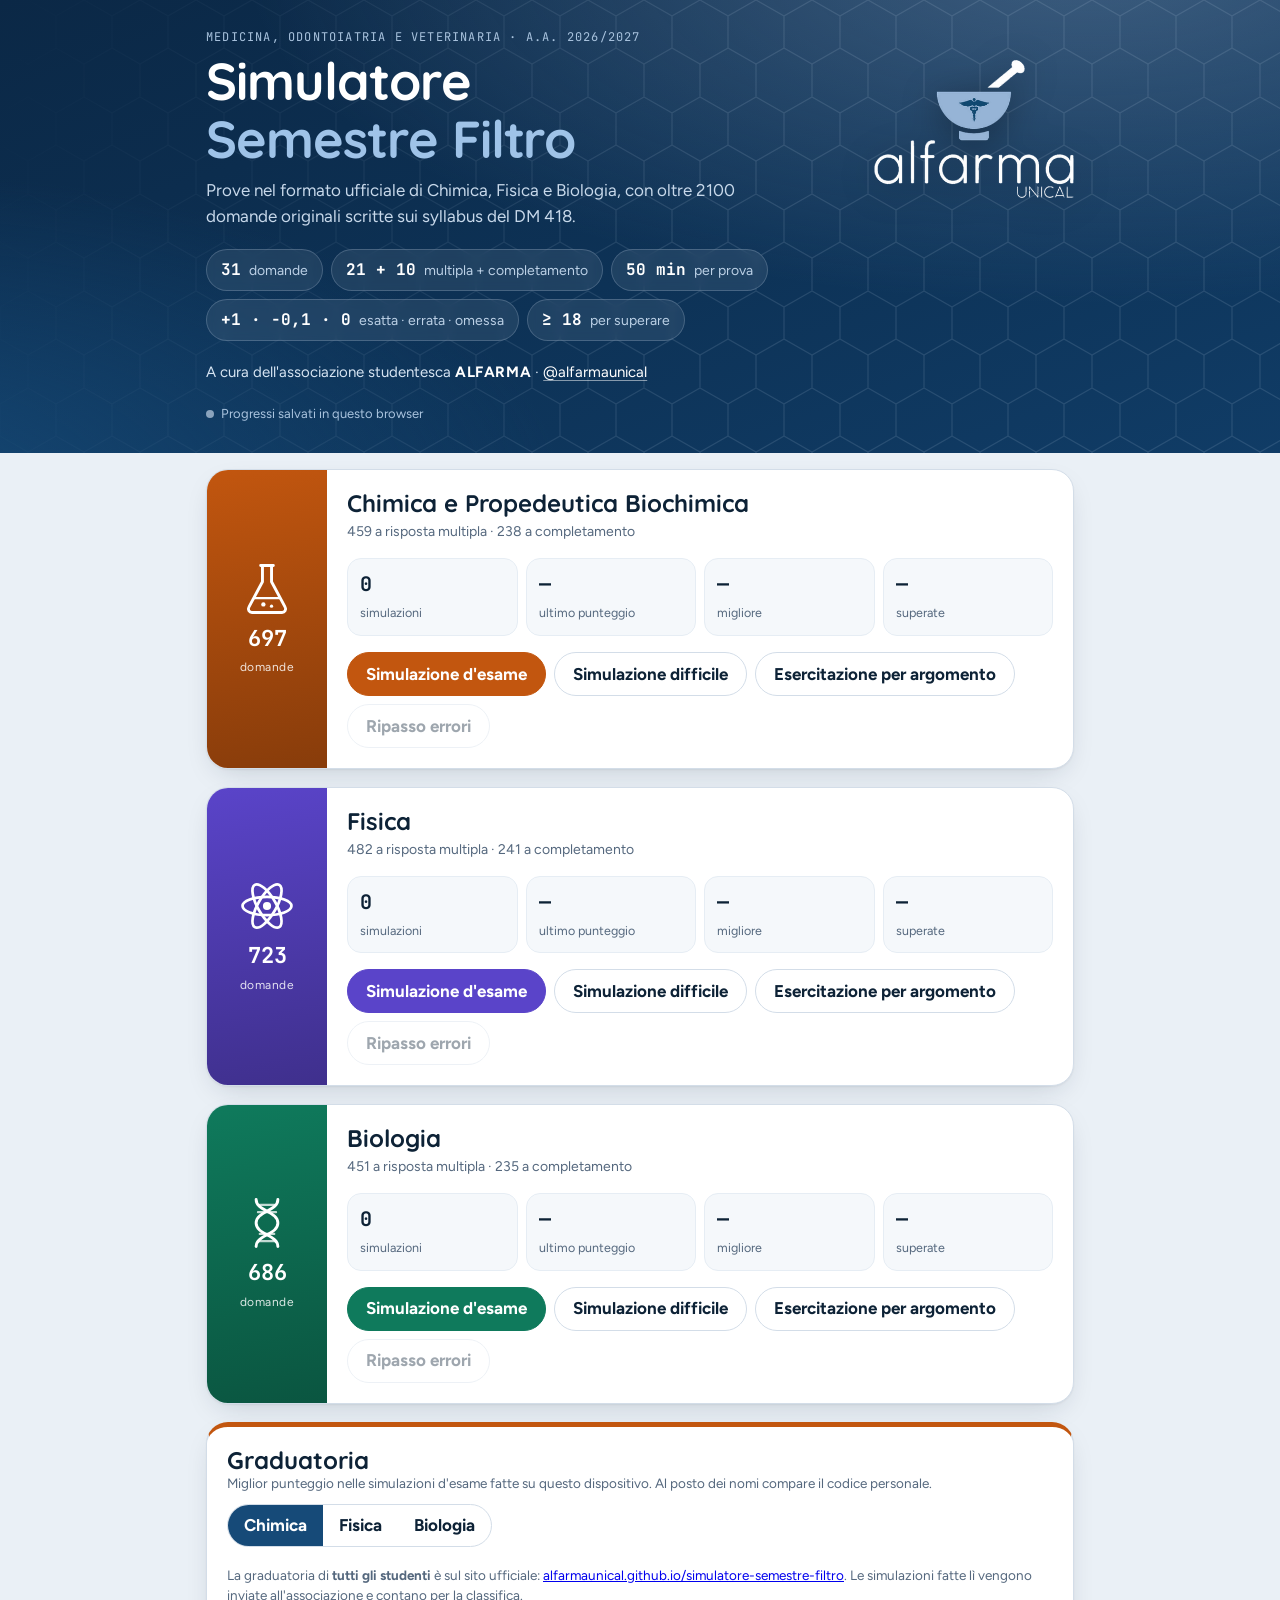
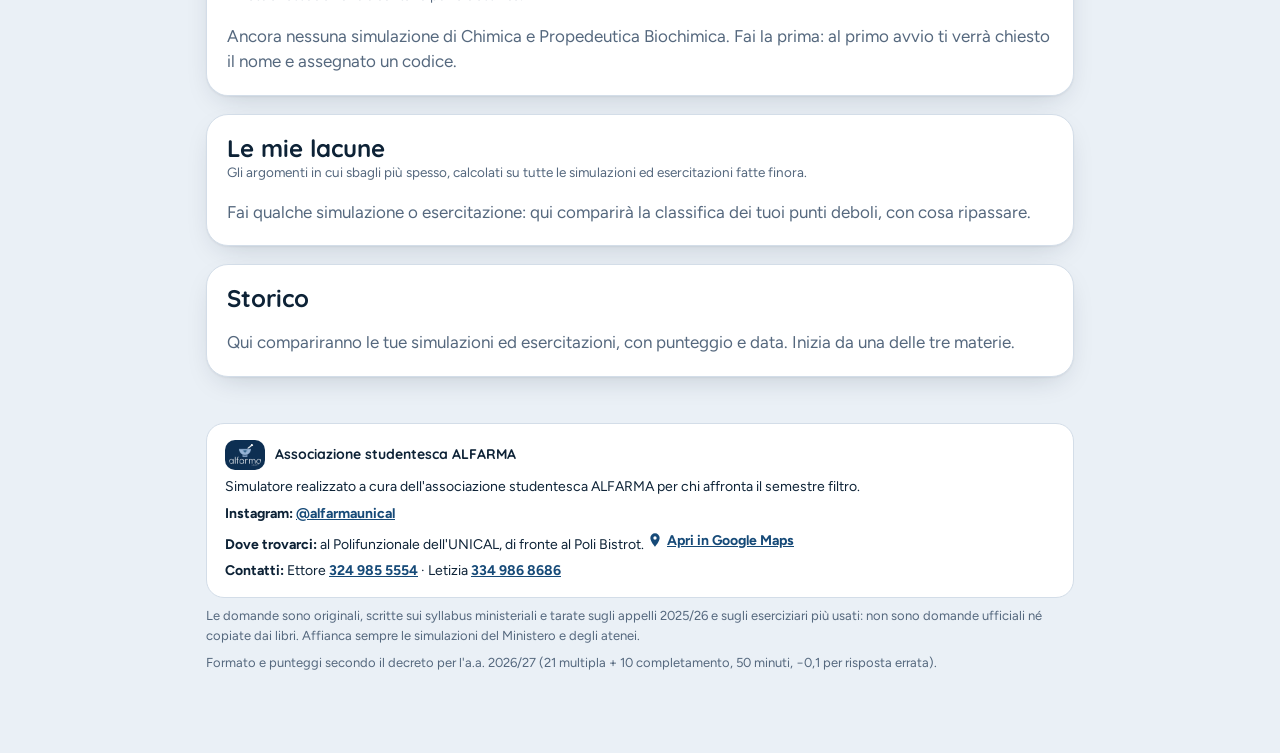
==== commit 81a2e0bc: "Indizio/formula nelle esercitazioni, riga Per esclusione e pagina Le mie lacune - Pulsante Mostra in" ====
--- a/index.html
+++ b/index.html
@@ -78,6 +78,7 @@
 .format b{font-family:var(--f-mono);font-size:16px;color:#fff;font-variant-numeric:tabular-nums;white-space:nowrap}
 .format span{font-size:14px;color:#bcd1e6}
 .sync{grid-column:1/-1;font-size:13px;color:#a9c3de;display:flex;gap:7px;align-items:center}
+.sync{flex-wrap:wrap;row-gap:8px}.sync b{color:#fff;font-weight:600}.sync .linkish{color:#fff;margin-left:4px}.gbtn{display:inline-block;min-height:40px;color-scheme:light}.dot{flex:none}
 .dot{width:8px;height:8px;border-radius:50%;background:#8aa3bd;display:inline-block}
 .dot.on{background:#5fe0a0;box-shadow:0 0 0 3px rgba(95,224,160,.2)}
 @media (max-width:560px){.hero-in{grid-template-columns:1fr}.hero-logo{order:-1;width:150px}}
@@ -268,6 +269,33 @@
 .privacy p{margin:0;font-size:14px;line-height:1.5}
 div.privacy.small{max-height:30vh;padding:12px;border-radius:12px;background:var(--paper2);border:1px solid var(--line)}
 .maplink{display:inline-flex;align-items:center;gap:4px;white-space:nowrap}
+
+.login-card{display:flex;gap:14px 20px;align-items:center;justify-content:space-between;flex-wrap:wrap;padding:16px 20px}.login-card h3{margin:0 0 4px}.login-card p{margin:0;max-width:56ch}
+
+/* indizio e per esclusione */
+.hint{background:color-mix(in srgb,var(--accent) 9%,transparent);border:1px solid color-mix(in srgb,var(--accent) 30%,transparent);border-radius:12px;padding:10px 14px;font-size:15px;line-height:1.5}
+.hint b{display:block;font-size:12px;letter-spacing:.06em;text-transform:uppercase;color:var(--accent);margin-bottom:2px}
+.excl{display:block;margin-top:8px;padding-top:8px;border-top:1px dashed color-mix(in srgb,currentColor 25%,transparent)}
+/* le mie lacune */
+.gap-mini{display:grid;grid-template-columns:repeat(auto-fit,minmax(220px,1fr));gap:10px}
+.gap-chip{display:flex;gap:10px;align-items:center;text-align:left;border:1px solid var(--line);background:var(--paper);border-radius:14px;padding:10px 12px;cursor:pointer;font:inherit;color:inherit}
+.gap-chip:hover{border-color:var(--accent)}
+.gap-chip small{display:block;color:var(--muted);font-size:12px}
+.gap-chip .rank,.topic-card.gap .rank{flex:none}
+details.topic-card.gap>summary{list-style:none;display:grid;grid-template-columns:auto 1fr auto;gap:12px;align-items:center;cursor:pointer}
+details.topic-card.gap>summary::-webkit-details-marker{display:none}
+.gap-head small{display:block;color:var(--muted);font-size:12.5px}
+.gap-meter{display:grid;grid-template-columns:auto 90px;gap:2px 8px;align-items:center;font-size:13px;min-width:150px}
+.gap-meter>span{font-weight:700;font-family:var(--mono,ui-monospace,monospace)}
+.gap-meter small{grid-column:1/-1;color:var(--muted);font-size:11.5px;text-align:right}
+.gap-meter.bad .bar-fill{background:var(--bad)}.gap-meter.mid .bar-fill{background:var(--warn)}.gap-meter.ok .bar-fill{background:var(--ok)}
+details.topic-card.gap[open]>summary{margin-bottom:12px}
+.gap-q{display:grid;gap:8px}.gap-q h4{margin:0}
+.gap-qi{border-left:3px solid var(--bad);padding:4px 0 4px 10px}.gap-qi p{margin:2px 0}
+@media (max-width:620px){details.topic-card.gap>summary{grid-template-columns:auto 1fr}.gap-meter{grid-column:1/-1;grid-template-columns:auto 1fr}}
+.page-head .lead-p{color:rgba(255,255,255,.88);margin:0;max-width:70ch}
+.wrap.gaps-all .page-head{--sc:var(--accent)}
+.seg.scroll{flex-wrap:nowrap;overflow-x:auto;max-width:100%}.seg.scroll button{flex:none}
 </style>
 
 <div id="app"></div>
@@ -277,6 +305,8 @@
 const SHEET_URL="https://script.google.com/macros/s/AKfycbxyVO8NDKZ04OrbNQr931iOfh8LofcdpwBFsKCINMjKultVmi2z7MVYDj5tDvOG9RBRyg/exec";
 // Indirizzo del sito ufficiale (GitHub Pages). Da qui la classifica generale funziona; altrove si mostra un rimando.
 const SITE_URL="https://alfarmaunical.github.io/simulatore-semestre-filtro/";
+// ID client OAuth di Google Cloud (progetto "Simulatore ALFARMA") per il pulsante "Accedi con Google". Vuoto = niente login.
+const GOOGLE_CLIENT_ID="218517328475-5ehnot3ma64rnp3a5ppiiermnjo3e1p5.apps.googleusercontent.com";
 
 const BANK=[];
 // BIOLOGIA — bilanciamento delle unità (u1, u2, u3, u6, u7) — domande originali
@@ -340,7 +370,7 @@
 {id:"BU301",s:"bio",u:3,q:"Il gene, secondo una definizione moderna, è:",o:["una sequenza trascritta in un RNA funzionale, con le sue regioni regolative","una sequenza di DNA che codifica sempre una proteina, senza introni","una sequenza di DNA compresa tra un codone di inizio e uno di stop","un tratto di cromosoma che contiene sempre un solo esone","una sequenza di RNA che viene retrotrascritta nel genoma"],e:"La definizione include i geni per RNA non codificanti e tiene conto dello splicing alternativo."},
 {id:"BU302",s:"bio",u:3,q:"La regione 5' non tradotta (5' UTR) di un mRNA:",o:["si trova tra il cappuccio e il codone di inizio e può regolare la traduzione","si trova tra il codone di stop e la coda di poli(A) e regola la stabilità","si trova tra il cappuccio e il codone di inizio e codifica il peptide segnale","viene rimossa con lo splicing prima dell'esportazione","contiene la coda di poli(A) e il segnale AAUAAA"],e:"La 3' UTR, dopo il codone di stop, contiene spesso siti di legame per i miRNA."},
 {id:"BU303",s:"bio",u:3,q:"Le RNA polimerasi, a differenza delle DNA polimerasi:",o:["possono iniziare la sintesi senza bisogno di un primer","sintetizzano in direzione 3'→5' usando uno stampo di RNA","usano desossiribonucleotidi trifosfati come substrato","hanno un'attività di correzione di bozze molto più efficiente","possono sintetizzare RNA senza bisogno di uno stampo"],e:"Per questo la primasi, una RNA polimerasi, fornisce l'innesco alla replicazione."},
-{id:"BU701",s:"bio",u:7,q:"La fase G2 del ciclo cellulare:",o:["segue la S e precede la mitosi; si verifica la replicazione del DNA","precede la S e segue la mitosi; si verifica l'integrità del DNA","segue la mitosi e comprende la divisione del citoplasma","è una fase di quiescenza fuori dal ciclo, da cui si può rientrare","segue la S e precede la mitosi; avviene il crossing over"],e:"Al checkpoint G2/M il danno al DNA o la replicazione incompleta bloccano l'attivazione di CDK1."},
+{id:"BU701",s:"bio",u:7,q:"La fase G2 del ciclo cellulare:",o:["segue la S e precede la mitosi; si controlla che la replicazione sia completa e il DNA integro","precede la S e segue la mitosi; si controlla l'integrità del DNA","segue la mitosi e comprende la divisione del citoplasma","è una fase di quiescenza fuori dal ciclo, da cui si può rientrare","segue la S e precede la mitosi; avviene il crossing over"],e:"Al checkpoint G2/M il danno al DNA o la replicazione incompleta bloccano l'attivazione di CDK1."},
 {id:"BU702",s:"bio",u:7,q:"I fattori di crescita stimolano la proliferazione soprattutto:",o:["promuovendo la sintesi di ciclina D e l'ingresso nel ciclo","promuovendo la degradazione della ciclina D e l'uscita in G0","promuovendo la sintesi di ciclina B e l'uscita dalla mitosi","attivando direttamente la DNA polimerasi in fase S","inibendo p53 e attivando la caspasi 9"],e:"Senza segnali mitogeni molte cellule restano in G0."},
 {id:"BU703",s:"bio",u:7,q:"La differenza principale tra mitosi e meiosi è che:",o:["mitosi: 2 cellule identiche; meiosi: 4 cellule aploidi diverse","mitosi: 4 cellule aploidi diverse; meiosi: 2 cellule identiche","mitosi: 2 cellule aploidi identiche; meiosi: 4 cellule diploidi","mitosi: 2 cellule identiche; meiosi: 4 cellule diploidi diverse","mitosi: 2 cellule diverse; meiosi: 4 cellule aploidi identiche"],e:"La meiosi comprende due divisioni dopo una sola replicazione, con appaiamento degli omologhi e ricombinazione."},
 {id:"BU704",s:"bio",u:7,q:"Il punto di restrizione (punto R) del ciclo cellulare si trova:",o:["in G1: superato, la cellula procede verso S anche senza mitogeni","in G2: superato, la cellula entra in mitosi anche senza mitogeni","in G1: superato, la cellula torna in G0 se mancano i mitogeni","in metafase: superato, i cromatidi si separano","in fase S: superato, la replicazione non può più fermarsi"],e:"Corrisponde alla fosforilazione completa di Rb."},
@@ -408,7 +438,7 @@
 {id:"CU209",s:"chem",u:2,q:"A parità di temperatura, quale liquido ha la tensione di vapore più alta?",o:["Il dietiletere","L'acqua","Il glicerolo","Il mercurio","L'olio d'oliva"],e:"L'etere ha forze intermolecolari deboli (niente legami a idrogeno tra le sue molecole) ed è molto volatile."},
 {id:"CU210",s:"chem",u:2,q:"Il calore latente di vaporizzazione dell'acqua è particolarmente alto perché:",o:["bisogna rompere molti legami a idrogeno tra le molecole","bisogna rompere i legami covalenti O−H delle molecole","l'acqua è un composto ionico con forti legami","l'acqua ha massa molare elevata rispetto agli altri liquidi","il vapore acqueo si comporta da gas reale"],e:"Questo rende l'evaporazione del sudore molto efficace nel raffreddare il corpo."},
 {id:"CU211",s:"chem",u:2,q:"La temperatura di ebollizione di un liquido:",o:["aumenta all'aumentare della pressione esterna","non dipende dalla pressione esterna","diminuisce all'aumentare della pressione esterna","dipende solo dalla quantità di liquido","è uguale per tutti i liquidi"],e:"In montagna l'acqua bolle a meno di 100 °C; in pentola a pressione a più di 100 °C."},
-{id:"CU212",s:"chem",u:2,q:"La tensione superficiale dell'acqua diminuisce aggiungendo:",o:["tensioattivi, come i saponi o il surfattante polmonare","sale da cucina, che aumenta le interazioni ione-dipolo","zucchero, che forma legami a idrogeno con l'acqua","ghiaccio, che raffredda e ordina la superficie","glicerolo, che aumenta la viscosità della soluzione"],e:"I tensioattivi si dispongono all'interfaccia aria-acqua riducendo le interazioni tra le molecole superficiali."},
+{id:"CU212",s:"chem",u:2,q:"La tensione superficiale dell'acqua diminuisce aggiungendo:",o:["tensioattivi, come i saponi o il surfattante polmonare","sale da cucina, che aumenta le interazioni ione-dipolo","zucchero, che forma legami a idrogeno con l'acqua","ghiaccio, che raffredda e ordina la superficie","cloruro di potassio, che si dissocia in ioni K⁺ e Cl⁻"],e:"I tensioattivi si dispongono all'interfaccia aria-acqua riducendo le interazioni tra le molecole superficiali."},
 {id:"CU213",s:"chem",u:2,q:"Il primo principio della termodinamica esprime:",o:["la conservazione dell'energia","l'aumento dell'entropia nei processi spontanei","l'impossibilità di raggiungere lo zero assoluto","la proporzionalità tra pressione e temperatura","la definizione di energia libera"],e:"ΔU = q + w (con w lavoro fatto sul sistema): l'energia non si crea né si distrugge."},
 {id:"CU214",s:"chem",u:2,q:"Il secondo principio della termodinamica afferma che, in un processo spontaneo:",o:["l'entropia totale dell'universo (sistema + ambiente) aumenta","l'entropia del solo sistema aumenta sempre","l'entropia totale dell'universo resta costante","l'energia totale dell'universo aumenta nel processo","l'entropia dell'ambiente diminuisce sempre nel processo"],e:"L'entropia del solo sistema può diminuire, purché quella dell'ambiente aumenti di più."},
 {id:"CU215",s:"chem",u:2,q:"Quale dei seguenti processi comporta un aumento di entropia del sistema?",o:["L'evaporazione dell'acqua","La solidificazione dell'acqua","La condensazione del vapore","La formazione di un cristallo da una soluzione","La reazione 2 H₂(g) + O₂(g) → 2 H₂O(l)"],e:"Il passaggio a uno stato con molecole più libere (gas) aumenta il disordine."},
@@ -488,7 +518,7 @@
 );
 BANK.push(
 {id:"CUF01",s:"chem",u:2,q:"Un gas a temperatura costante passa da 4 atm in 3 L a 1 atm. Il nuovo volume è …… L",c:["12","dodici"],n:12,e:"P₁V₁ = P₂V₂."},
-{id:"CUF02",s:"chem",u:2,q:"Il passaggio diretto dallo stato aeriforme allo stato solido si chiama ……",c:["brinamento"],e:"L'opposto è la sublimazione."},
+{id:"CUF02",s:"chem",u:2,q:"Il passaggio diretto dallo stato aeriforme allo stato solido si chiama ……",c:["brinamento","deposizione","sublimazione inversa","condensazione solida"],e:"L'opposto è la sublimazione."},
 {id:"CUF03",s:"chem",u:2,q:"Un sistema che scambia sia energia sia materia con l'ambiente si dice ……",c:["aperto"],e:"Le cellule sono sistemi aperti."},
 {id:"CUF04",s:"chem",u:2,q:"La legge secondo cui l'entalpia di reazione non dipende dal percorso seguito è la legge di ……",c:["hess"],e:"Deriva dal fatto che l'entalpia è una funzione di stato."},
 {id:"CUF05",s:"chem",u:2,q:"La tecnica di conservazione che sfrutta la sublimazione del ghiaccio sotto vuoto si chiama ……",c:["liofilizzazione"],e:"Si usa per farmaci, vaccini e alimenti."},
@@ -515,40 +545,40 @@
 // FISICA — bilanciamento delle unità (u1, u3, u4, u5, u7) — domande originali
 BANK.push(
 // ---- Unità 1: metodi, unità di misura, vettori (+34 MC)
-{id:"FU101",s:"fis",u:1,q:"Le sette grandezze fondamentali del SI comprendono:",o:["lunghezza, massa, tempo, corrente, temperatura, quantità di sostanza, intensità luminosa","lunghezza, massa, tempo, forza, temperatura, quantità di sostanza, intensità luminosa","lunghezza, massa, tempo, corrente, temperatura, carica elettrica, intensità luminosa","lunghezza, massa, tempo, corrente, energia, quantità di sostanza, intensità luminosa","lunghezza, peso, tempo, corrente, temperatura, quantità di sostanza, pressione"],e:"Tutte le altre grandezze (forza, energia, pressione…) sono derivate."},
-{id:"FU102",s:"fis",u:1,q:"L'unità di misura SI dell'intensità luminosa è:",o:["la candela","il lumen","il lux","il watt","la diottria"],e:"Il lumen (flusso luminoso) e il lux (illuminamento) sono unità derivate."},
-{id:"FU103",s:"fis",u:1,q:"Il joule, espresso in unità fondamentali SI, equivale a:",o:["kg·m²/s²","kg·m/s²","kg·m²/s","kg/(m·s²)","kg·m³/s²"],e:"J = N·m = (kg·m/s²)·m."},
-{id:"FU104",s:"fis",u:1,q:"Il watt, espresso in unità fondamentali SI, equivale a:",o:["kg·m²/s³","kg·m²/s²","kg·m/s","kg·m/s³","kg/s"],e:"W = J/s."},
-{id:"FU105",s:"fis",u:1,q:"Quale coppia di grandezze ha le stesse dimensioni fisiche?",o:["Lavoro ed energia cinetica","Forza e lavoro","Potenza ed energia","Pressione e forza","Impulso ed energia cinetica"],e:"Entrambe si misurano in joule."},
-{id:"FU106",s:"fis",u:1,q:"Quale delle seguenti grandezze è adimensionale?",o:["L'indice di rifrazione","La densità","La viscosità","La frequenza","Il periodo di oscillazione"],e:"n = c/v è un rapporto tra velocità. Sono adimensionali anche gli angoli in radianti e il numero di Reynolds."},
-{id:"FU107",s:"fis",u:1,q:"Il prefisso 'pico' corrisponde a:",o:["10⁻¹²","10⁻⁹","10⁻¹⁵","10¹²","10⁻⁶"],e:"milli 10⁻³, micro 10⁻⁶, nano 10⁻⁹, pico 10⁻¹², femto 10⁻¹⁵."},
-{id:"FU108",s:"fis",u:1,q:"Il prefisso 'giga' corrisponde a:",o:["10⁹","10⁶","10¹²","10³","10⁻⁹"],e:"kilo 10³, mega 10⁶, giga 10⁹, tera 10¹²."},
-{id:"FU109",s:"fis",u:1,q:"Un volume di 1 m³ corrisponde a:",o:["10⁶ cm³","10³ cm³","10⁹ cm³","10² cm³","10⁴ cm³"],e:"(100 cm)³ = 10⁶ cm³."},
-{id:"FU110",s:"fis",u:1,q:"Una densità di 1 g/cm³ corrisponde a:",o:["1000 kg/m³","1 kg/m³","10 kg/m³","0,001 kg/m³","100 kg/m³"],e:"1 g/cm³ = 10⁻³ kg / 10⁻⁶ m³ = 10³ kg/m³."},
-{id:"FU111",s:"fis",u:1,q:"Una velocità di 1 m/s corrisponde a:",o:["3,6 km/h","1 km/h","0,36 km/h","36 km/h","60 km/h"],e:"1 m/s × 3600 s/h / 1000 m/km = 3,6 km/h."},
-{id:"FU112",s:"fis",u:1,q:"Una pressione di 1 atm corrisponde a circa:",o:["1,013·10⁵ Pa","1,013·10³ Pa","760 Pa","1,013·10⁴ Pa","1,013·10⁶ Pa"],e:"1 atm = 760 mmHg ≈ 101 325 Pa ≈ 1,013 bar."},
-{id:"FU113",s:"fis",u:1,q:"Un'ora corrisponde a:",o:["3600 s","360 s","60 s","36 000 s","6000 s"],e:"60 × 60."},
-{id:"FU114",s:"fis",u:1,q:"Una lunghezza d'onda di 600 nm corrisponde a:",o:["6·10⁻⁷ m","6·10⁻⁹ m","6·10⁻⁶ m","6·10⁻⁵ m","6·10⁻¹² m"],e:"600 × 10⁻⁹ m = 6·10⁻⁷ m."},
-{id:"FU115",s:"fis",u:1,q:"L'ordine di grandezza del diametro di un atomo è:",o:["10⁻¹⁰ m","10⁻⁶ m","10⁻¹⁵ m","10⁻³ m","10⁻²⁰ m"],e:"Circa 0,1 nm (1 ångström). Il nucleo è circa 100 000 volte più piccolo (10⁻¹⁵ m)."},
-{id:"FU116",s:"fis",u:1,q:"L'ordine di grandezza del diametro di una cellula eucariotica tipica è:",o:["10⁻⁵ m (decine di micrometri)","10⁻⁷ m (decimi di micrometro)","10⁻³ m (millimetri)","10⁻⁹ m (nanometri)","10⁻⁶ m (un micrometro)"],e:"Le cellule umane misurano in genere tra 10 e 30 μm."},
-{id:"FU117",s:"fis",u:1,q:"Il numero 3,2·10⁴ moltiplicato per 2·10⁻⁶ dà:",o:["6,4·10⁻²","6,4·10⁻¹⁰","6,4·10²","1,6·10¹⁰","3,2·10⁻²"],e:"3,2 × 2 = 6,4; 10⁴ × 10⁻⁶ = 10⁻²."},
-{id:"FU118",s:"fis",u:1,q:"Il rapporto (8·10⁶)/(4·10⁻³) vale:",o:["2·10⁹","2·10³","32·10³","2·10⁻⁹","4·10⁹"],e:"8/4 = 2; 10⁶/10⁻³ = 10⁹."},
-{id:"FU119",s:"fis",u:1,q:"Le cifre significative del numero 0,00450 sono:",o:["3","2","5","6","4"],e:"Gli zeri iniziali non contano, lo zero finale dopo la virgola sì: 4, 5, 0."},
-{id:"FU120",s:"fis",u:1,q:"Una misura con errore casuale piccolo ma errore sistematico grande è:",o:["precisa ma poco accurata","accurata e precisa","accurata ma poco precisa","né accurata né precisa per definizione","perfetta"],e:"La precisione riguarda la ripetibilità; l'accuratezza la vicinanza al valore vero."},
-{id:"FU121",s:"fis",u:1,q:"Una grandezza vettoriale è caratterizzata da:",o:["modulo, direzione e verso","solo modulo","solo direzione","modulo e unità di misura soltanto","solo verso"],e:"Esempi: spostamento, velocità, forza, campo elettrico."},
-{id:"FU122",s:"fis",u:1,q:"Il vettore opposto di un vettore a:",o:["ha lo stesso modulo e la stessa direzione, ma verso opposto","ha lo stesso modulo e verso opposto, ma direzione perpendicolare","ha modulo opposto, cioè negativo, e la stessa direzione","ha la stessa direzione e lo stesso verso, ma modulo nullo","ha modulo doppio e verso opposto"],e:"a + (−a) = 0."},
-{id:"FU123",s:"fis",u:1,q:"Le componenti cartesiane di un vettore di modulo 10 inclinato di 30° rispetto all'asse x sono circa:",o:["(8,7; 5)","(5; 8,7)","(10; 10)","(7,1; 7,1)","(3; 10)"],e:"aₓ = 10·cos 30° ≈ 8,66; a_y = 10·sen 30° = 5."},
-{id:"FU124",s:"fis",u:1,q:"Il modulo del vettore di componenti (6, 8) è:",o:["10","14","2","48","100"],e:"√(36 + 64) = 10."},
-{id:"FU125",s:"fis",u:1,q:"La somma dei vettori (2, 3) e (4, −1) è:",o:["(6, 2)","(6, 4)","(−2, 4)","(8, −3)","(2, 2)"],e:"Si sommano le componenti corrispondenti."},
-{id:"FU126",s:"fis",u:1,q:"Il prodotto vettoriale di due vettori:",o:["un vettore perpendicolare al piano dei due vettori","uno scalare pari a a·b·cos θ","un vettore parallelo al primo vettore","un vettore nullo se i vettori sono perpendicolari","un vettore che giace nel piano dei due vettori"],e:"Il modulo vale a·b·sen θ e il verso si trova con la regola della mano destra; è nullo per vettori paralleli."},
-{id:"FU127",s:"fis",u:1,q:"Il prodotto scalare di due vettori di modulo 3 e 5 che formano un angolo di 180° vale:",o:["−15","15","0","8","−8"],e:"a·b·cos 180° = 15 × (−1)."},
-{id:"FU128",s:"fis",u:1,q:"Il lavoro di una forza è definito come il prodotto scalare tra forza e spostamento. Per questo il lavoro è:",o:["uno scalare, che può essere positivo, negativo o nullo","un vettore parallelo allo spostamento del corpo","uno scalare, che è sempre positivo o nullo","un vettore parallelo alla forza applicata","uno scalare, sempre negativo se c'è attrito"],e:"Il segno dipende dall'angolo tra forza e spostamento."},
-{id:"FU129",s:"fis",u:1,q:"Il radiante è definito come:",o:["l'angolo al centro che sottende un arco lungo quanto il raggio","l'angolo al centro che sottende un arco lungo quanto il diametro","l'angolo al centro che sottende un arco lungo 1 metro","la 360ª parte dell'angolo giro","l'angolo al centro che sottende un arco lungo π volte il raggio"],e:"Un angolo giro vale 2π rad, quindi 1 rad ≈ 57,3°."},
-{id:"FU130",s:"fis",u:1,q:"Un angolo di 90° espresso in radianti vale:",o:["π/2","π","2π","π/4","90π"],e:"180° = π rad."},
-{id:"FU131",s:"fis",u:1,q:"Nel grafico di una funzione y = k·x (proporzionalità diretta) si ottiene:",o:["una retta passante per l'origine","una retta che non passa per l'origine","un'iperbole equilatera","una parabola con vertice nell'origine","una retta orizzontale"],e:"La proporzionalità inversa y = k/x dà un'iperbole; y = k·x² una parabola."},
-{id:"FU132",s:"fis",u:1,q:"La pendenza del grafico posizione-tempo di un corpo in un certo istante rappresenta:",o:["la velocità istantanea","l'accelerazione istantanea","lo spazio percorso fino a quell'istante","la velocità media dall'istante iniziale","la forza agente in quell'istante"],e:"La derivata della velocità rispetto al tempo è invece l'accelerazione."},
-{id:"FU133",s:"fis",u:1,q:"L'area sotto il grafico forza-spostamento rappresenta:",o:["il lavoro compiuto dalla forza","la potenza sviluppata dalla forza","l'impulso della forza","la quantità di moto finale","l'energia potenziale iniziale"],e:"Matematicamente è l'integrale della forza nello spostamento. L'area sotto il grafico forza-tempo è invece l'impulso."},
-{id:"FU134",s:"fis",u:1,q:"Una grandezza che raddoppia ogni volta che passa una stessa quantità di tempo cresce in modo:",o:["esponenziale","lineare","quadratico","logaritmico","inversamente proporzionale"],e:"Il decadimento radioattivo è l'esempio speculare: decrescita esponenziale."},
+{id:"FU101",s:"fis",u:1,q:"Le sette grandezze fondamentali del SI comprendono:",o:["lunghezza, massa, tempo, corrente, temperatura, quantità di sostanza, intensità luminosa","lunghezza, massa, tempo, forza, temperatura, quantità di sostanza, intensità luminosa","lunghezza, massa, tempo, corrente, temperatura, carica elettrica, intensità luminosa","lunghezza, massa, tempo, corrente, energia, quantità di sostanza, intensità luminosa","lunghezza, peso, tempo, corrente, temperatura, quantità di sostanza, pressione"],e:"Tutte le altre grandezze (forza, energia, pressione…) sono derivate.",h:"Le grandezze fondamentali sono quelle da cui si ricavano tutte le altre: forza, energia, carica e pressione sono derivate.",x:"Scarti ogni elenco che contiene forza, carica elettrica, energia, peso o pressione: sono tutte grandezze derivate."},
+{id:"FU102",s:"fis",u:1,q:"L'unità di misura SI dell'intensità luminosa è:",o:["la candela","il lumen","il lux","il watt","la diottria"],e:"Il lumen (flusso luminoso) e il lux (illuminamento) sono unità derivate.",h:"È una delle 7 unità fondamentali del SI e ha un nome legato a una fonte di luce.",x:"Lumen e lux sono unità derivate della fotometria; il watt misura la potenza e la diottria il potere di una lente."},
+{id:"FU103",s:"fis",u:1,q:"Il joule, espresso in unità fondamentali SI, equivale a:",o:["kg·m²/s²","kg·m/s²","kg·m²/s","kg/(m·s²)","kg·m³/s²"],e:"J = N·m = (kg·m/s²)·m.",h:"1 J = 1 N · 1 m e 1 N = 1 kg·m/s².",x:"kg·m/s² è il newton (manca un metro); kg·m²/s ha un secondo di troppo poco; kg/(m·s²) è il pascal."},
+{id:"FU104",s:"fis",u:1,q:"Il watt, espresso in unità fondamentali SI, equivale a:",o:["kg·m²/s³","kg·m²/s²","kg·m/s","kg·m/s³","kg/s"],e:"W = J/s.",h:"1 W = 1 J/s: parti dalle unità del joule e dividi per un secondo.",x:"kg·m²/s² è il joule (manca la divisione per s); kg·m/s è la quantità di moto; kg·m/s³ e kg/s non derivano dal joule."},
+{id:"FU105",s:"fis",u:1,q:"Quale coppia di grandezze ha le stesse dimensioni fisiche?",o:["Lavoro ed energia cinetica","Forza e lavoro","Potenza ed energia","Pressione e forza","Impulso ed energia cinetica"],e:"Entrambe si misurano in joule.",h:"Due grandezze hanno le stesse dimensioni se si misurano nella stessa unità.",x:"Forza (N) e lavoro (J) differiscono di un metro; potenza è energia al secondo; pressione è forza su area; impulso (N·s) non è un'energia. Resta la coppia misurata in joule."},
+{id:"FU106",s:"fis",u:1,q:"Quale delle seguenti grandezze è adimensionale?",o:["L'indice di rifrazione","La densità","La viscosità","La frequenza","Il periodo di oscillazione"],e:"n = c/v è un rapporto tra velocità. Sono adimensionali anche gli angoli in radianti e il numero di Reynolds.",h:"Una grandezza è adimensionale se è il rapporto di due grandezze dello stesso tipo.",x:"Densità (kg/m³), viscosità (Pa·s), frequenza (s⁻¹) e periodo (s) hanno tutte un'unità di misura. Resta il rapporto tra due velocità."},
+{id:"FU107",s:"fis",u:1,q:"Il prefisso 'pico' corrisponde a:",o:["10⁻¹²","10⁻⁹","10⁻¹⁵","10¹²","10⁻⁶"],e:"milli 10⁻³, micro 10⁻⁶, nano 10⁻⁹, pico 10⁻¹², femto 10⁻¹⁵.",h:"La sequenza dei prefissi piccoli va di 3 in 3: milli, micro, nano, pico, femto.",x:"10¹² è tera (esponente positivo, quindi grande); 10⁻⁶ è micro, 10⁻⁹ nano, 10⁻¹⁵ femto."},
+{id:"FU108",s:"fis",u:1,q:"Il prefisso 'giga' corrisponde a:",o:["10⁹","10⁶","10¹²","10³","10⁻⁹"],e:"kilo 10³, mega 10⁶, giga 10⁹, tera 10¹².",h:"Prefissi grandi: kilo 10³, mega 10⁶, giga…, tera 10¹².",x:"Giga indica un numero grande: scarti 10⁻⁹. 10³ è kilo, 10⁶ mega, 10¹² tera."},
+{id:"FU109",s:"fis",u:1,q:"Un volume di 1 m³ corrisponde a:",o:["10⁶ cm³","10³ cm³","10⁹ cm³","10² cm³","10⁴ cm³"],e:"(100 cm)³ = 10⁶ cm³.",h:"1 m = 100 cm, quindi per i volumi il fattore si eleva al cubo.",x:"10² è il fattore lineare e 10⁴ quello delle aree; 10³ confonde m³ con litri (1 m³ = 1000 L); 10⁹ è troppo grande."},
+{id:"FU110",s:"fis",u:1,q:"Una densità di 1 g/cm³ corrisponde a:",o:["1000 kg/m³","1 kg/m³","10 kg/m³","0,001 kg/m³","100 kg/m³"],e:"1 g/cm³ = 10⁻³ kg / 10⁻⁶ m³ = 10³ kg/m³.",h:"1 g = 10⁻³ kg e 1 cm³ = 10⁻⁶ m³: dividi i due fattori.",x:"L'acqua ha densità 1 g/cm³ ed è molto più densa dell'aria (≈1 kg/m³): scarti tutti i valori piccoli."},
+{id:"FU111",s:"fis",u:1,q:"Una velocità di 1 m/s corrisponde a:",o:["3,6 km/h","1 km/h","0,36 km/h","36 km/h","60 km/h"],e:"1 m/s × 3600 s/h / 1000 m/km = 3,6 km/h.",h:"In un'ora ci sono 3600 secondi e in un km 1000 metri.",x:"Un valore in km/h è sempre più grande dello stesso valore in m/s: scarti 1 e 0,36. 36 e 60 non corrispondono al fattore 3600/1000."},
+{id:"FU112",s:"fis",u:1,q:"Una pressione di 1 atm corrisponde a circa:",o:["1,013·10⁵ Pa","1,013·10³ Pa","760 Pa","1,013·10⁴ Pa","1,013·10⁶ Pa"],e:"1 atm = 760 mmHg ≈ 101 325 Pa ≈ 1,013 bar.",h:"1 atm equivale a 760 mmHg, poco più di 100 000 Pa (circa 1 bar).",x:"760 Pa confonde i mmHg con i pascal; 10³ e 10⁴ Pa sono troppo piccoli; 10⁶ Pa sono circa 10 atmosfere."},
+{id:"FU113",s:"fis",u:1,q:"Un'ora corrisponde a:",o:["3600 s","360 s","60 s","36 000 s","6000 s"],e:"60 × 60.",h:"Un'ora ha 60 minuti e ogni minuto ha 60 secondi.",x:"60 s è un minuto e 360 s sono 6 minuti; 36 000 s sono 10 ore. Basta moltiplicare 60 × 60."},
+{id:"FU114",s:"fis",u:1,q:"Una lunghezza d'onda di 600 nm corrisponde a:",o:["6·10⁻⁷ m","6·10⁻⁹ m","6·10⁻⁶ m","6·10⁻⁵ m","6·10⁻¹² m"],e:"600 × 10⁻⁹ m = 6·10⁻⁷ m.",h:"1 nm = 10⁻⁹ m; scrivi 600 come 6·10².",x:"6·10⁻⁹ dimentica il fattore 600; 10⁻⁶ e 10⁻⁵ sono valori da micrometri; 10⁻¹² è da picometri."},
+{id:"FU115",s:"fis",u:1,q:"L'ordine di grandezza del diametro di un atomo è:",o:["10⁻¹⁰ m","10⁻⁶ m","10⁻¹⁵ m","10⁻³ m","10⁻²⁰ m"],e:"Circa 0,1 nm (1 ångström). Il nucleo è circa 100 000 volte più piccolo (10⁻¹⁵ m).",h:"Un atomo misura circa un ångström (0,1 nm); il nucleo è molto più piccolo.",x:"10⁻¹⁵ m è il nucleo; 10⁻⁶ m è la scala di un batterio; 10⁻³ m si vede a occhio nudo; 10⁻²⁰ m è troppo piccolo anche per un nucleo."},
+{id:"FU116",s:"fis",u:1,q:"L'ordine di grandezza del diametro di una cellula eucariotica tipica è:",o:["10⁻⁵ m (decine di micrometri)","10⁻⁷ m (decimi di micrometro)","10⁻³ m (millimetri)","10⁻⁹ m (nanometri)","10⁻⁶ m (un micrometro)"],e:"Le cellule umane misurano in genere tra 10 e 30 μm.",h:"Le cellule umane si vedono al microscopio ottico e misurano qualche decina di micrometri.",x:"Un millimetro si vede a occhio nudo; nanometri e decimi di μm sono la scala di molecole e virus; 1 μm è la taglia di un batterio."},
+{id:"FU117",s:"fis",u:1,q:"Il numero 3,2·10⁴ moltiplicato per 2·10⁻⁶ dà:",o:["6,4·10⁻²","6,4·10⁻¹⁰","6,4·10²","1,6·10¹⁰","3,2·10⁻²"],e:"3,2 × 2 = 6,4; 10⁴ × 10⁻⁶ = 10⁻².",h:"Moltiplica i numeri davanti e somma gli esponenti delle potenze di 10.",x:"10⁻¹⁰ si ottiene moltiplicando gli esponenti invece di sommarli; 1,6·10¹⁰ divide. Gli esponenti 4 + (−6) danno −2: resta da controllare il 6,4."},
+{id:"FU118",s:"fis",u:1,q:"Il rapporto (8·10⁶)/(4·10⁻³) vale:",o:["2·10⁹","2·10³","32·10³","2·10⁻⁹","4·10⁹"],e:"8/4 = 2; 10⁶/10⁻³ = 10⁹.",h:"Dividi i numeri davanti e sottrai gli esponenti: 6 − (−3).",x:"10³ si ottiene sommando gli esponenti invece di sottrarli; 2·10⁻⁹ inverte il segno. 32·10³ moltiplica invece di dividere; 4·10⁹ sbaglia la divisione 8/4."},
+{id:"FU119",s:"fis",u:1,q:"Le cifre significative del numero 0,00450 sono:",o:["3","2","5","6","4"],e:"Gli zeri iniziali non contano, lo zero finale dopo la virgola sì: 4, 5, 0.",h:"Gli zeri a sinistra della prima cifra diversa da zero non contano; quelli finali dopo la virgola sì.",x:"5 e 6 contano anche gli zeri iniziali, che non sono significativi; 2 dimentica lo zero finale, che invece indica la precisione della misura."},
+{id:"FU120",s:"fis",u:1,q:"Una misura con errore casuale piccolo ma errore sistematico grande è:",o:["precisa ma poco accurata","accurata e precisa","accurata ma poco precisa","né accurata né precisa per definizione","perfetta"],e:"La precisione riguarda la ripetibilità; l'accuratezza la vicinanza al valore vero.",h:"Precisione = misure vicine tra loro (errore casuale); accuratezza = vicine al valore vero (errore sistematico).",x:"Con errore sistematico grande la misura non può essere accurata: scarti 'accurata' e 'perfetta'. Se l'errore casuale è piccolo, non è vero che non sia precisa."},
+{id:"FU121",s:"fis",u:1,q:"Una grandezza vettoriale è caratterizzata da:",o:["modulo, direzione e verso","solo modulo","solo direzione","modulo e unità di misura soltanto","solo verso"],e:"Esempi: spostamento, velocità, forza, campo elettrico.",h:"Pensa a una freccia: per descriverla servono lunghezza, retta su cui giace e da che parte punta.",x:"Un solo modulo descrive una grandezza scalare; direzione o verso da soli non bastano. Serve tutto l'insieme."},
+{id:"FU122",s:"fis",u:1,q:"Il vettore opposto di un vettore a:",o:["ha lo stesso modulo e la stessa direzione, ma verso opposto","ha lo stesso modulo e verso opposto, ma direzione perpendicolare","ha modulo opposto, cioè negativo, e la stessa direzione","ha la stessa direzione e lo stesso verso, ma modulo nullo","ha modulo doppio e verso opposto"],e:"a + (−a) = 0.",h:"Sommando un vettore e il suo opposto si deve ottenere il vettore nullo.",x:"Il modulo non può mai essere negativo né nullo né doppio; cambiare direzione darebbe un vettore diverso, che non annulla a."},
+{id:"FU123",s:"fis",u:1,q:"Le componenti cartesiane di un vettore di modulo 10 inclinato di 30° rispetto all'asse x sono circa:",o:["(8,7; 5)","(5; 8,7)","(10; 10)","(7,1; 7,1)","(3; 10)"],e:"aₓ = 10·cos 30° ≈ 8,66; a_y = 10·sen 30° = 5.",h:"aₓ = a·cos θ e a_y = a·sen θ; ricorda sen 30° = 0,5.",x:"(10; 10) e (3; 10) avrebbero modulo maggiore di 10; (7,1; 7,1) corrisponde a 45°; (5; 8,7) corrisponde a 60°."},
+{id:"FU124",s:"fis",u:1,q:"Il modulo del vettore di componenti (6, 8) è:",o:["10","14","2","48","100"],e:"√(36 + 64) = 10.",h:"Modulo = √(x² + y²).",x:"14 è la somma delle componenti, 2 la differenza, 48 il prodotto; 100 è il modulo al quadrato (manca la radice)."},
+{id:"FU125",s:"fis",u:1,q:"La somma dei vettori (2, 3) e (4, −1) è:",o:["(6, 2)","(6, 4)","(−2, 4)","(8, −3)","(2, 2)"],e:"Si sommano le componenti corrispondenti.",h:"Si sommano separatamente le x tra loro e le y tra loro.",x:"(6, 4) ignora il segno meno di −1; (−2, 4) fa la sottrazione; (8, −3) moltiplica le componenti."},
+{id:"FU126",s:"fis",u:1,q:"Il prodotto vettoriale di due vettori:",o:["un vettore perpendicolare al piano dei due vettori","uno scalare pari a a·b·cos θ","un vettore parallelo al primo vettore","un vettore nullo se i vettori sono perpendicolari","un vettore che giace nel piano dei due vettori"],e:"Il modulo vale a·b·sen θ e il verso si trova con la regola della mano destra; è nullo per vettori paralleli.",h:"Il prodotto vettoriale dà un vettore il cui modulo è a·b·sen θ; per il verso si usa la regola della mano destra.",x:"a·b·cos θ è il prodotto scalare (uno scalare, non un vettore); con vettori perpendicolari sen θ = 1, quindi non è nullo. Non può giacere nel piano dei vettori."},
+{id:"FU127",s:"fis",u:1,q:"Il prodotto scalare di due vettori di modulo 3 e 5 che formano un angolo di 180° vale:",o:["−15","15","0","8","−8"],e:"a·b·cos 180° = 15 × (−1).",h:"Prodotto scalare = a·b·cos θ; quanto vale il coseno di un angolo piatto?",x:"0 vale per vettori perpendicolari, 15 per vettori concordi; 8 e −8 sommano i moduli invece di moltiplicarli."},
+{id:"FU128",s:"fis",u:1,q:"Il lavoro di una forza è definito come il prodotto scalare tra forza e spostamento. Per questo il lavoro è:",o:["uno scalare, che può essere positivo, negativo o nullo","un vettore parallelo allo spostamento del corpo","uno scalare, che è sempre positivo o nullo","un vettore parallelo alla forza applicata","uno scalare, sempre negativo se c'è attrito"],e:"Il segno dipende dall'angolo tra forza e spostamento.",h:"Il prodotto scalare dà un numero, e il suo segno dipende dal coseno dell'angolo tra forza e spostamento.",x:"Un prodotto scalare non è mai un vettore: scarti le due opzioni con 'vettore'. Il coseno può essere positivo, nullo o negativo, quindi né 'sempre positivo' né 'sempre negativo'."},
+{id:"FU129",s:"fis",u:1,q:"Il radiante è definito come:",o:["l'angolo al centro che sottende un arco lungo quanto il raggio","l'angolo al centro che sottende un arco lungo quanto il diametro","l'angolo al centro che sottende un arco lungo 1 metro","la 360ª parte dell'angolo giro","l'angolo al centro che sottende un arco lungo π volte il raggio"],e:"Un angolo giro vale 2π rad, quindi 1 rad ≈ 57,3°.",h:"In un angolo giro ci sono 2π radianti, cioè una circonferenza intera divisa per il raggio.",x:"La 360ª parte dell'angolo giro è il grado; un arco lungo π volte il raggio è un angolo piatto; un metro fisso non c'entra perché la definizione è un rapporto."},
+{id:"FU130",s:"fis",u:1,q:"Un angolo di 90° espresso in radianti vale:",o:["π/2","π","2π","π/4","90π"],e:"180° = π rad.",h:"180° corrispondono a π radianti.",x:"π è un angolo piatto, 2π un angolo giro, π/4 è 45°; 90π non è un angolo sensato."},
+{id:"FU131",s:"fis",u:1,q:"Nel grafico di una funzione y = k·x (proporzionalità diretta) si ottiene:",o:["una retta passante per l'origine","una retta che non passa per l'origine","un'iperbole equilatera","una parabola con vertice nell'origine","una retta orizzontale"],e:"La proporzionalità inversa y = k/x dà un'iperbole; y = k·x² una parabola.",h:"Proporzionalità diretta: se x = 0 allora y = 0, e y cresce sempre allo stesso ritmo.",x:"Se x = 0 dà y = 0 la retta deve passare per l'origine; l'iperbole è la proporzionalità inversa e la parabola quella quadratica; una retta orizzontale non dipende da x."},
+{id:"FU132",s:"fis",u:1,q:"La pendenza del grafico posizione-tempo di un corpo in un certo istante rappresenta:",o:["la velocità istantanea","l'accelerazione istantanea","lo spazio percorso fino a quell'istante","la velocità media dall'istante iniziale","la forza agente in quell'istante"],e:"La derivata della velocità rispetto al tempo è invece l'accelerazione.",h:"Pendenza = quanto cambia la posizione in un intervallo di tempo piccolissimo.",x:"L'accelerazione è la pendenza del grafico velocità-tempo; lo spazio percorso si legge sull'asse, non dalla pendenza; la velocità media riguarda un intervallo, non un istante."},
+{id:"FU133",s:"fis",u:1,q:"L'area sotto il grafico forza-spostamento rappresenta:",o:["il lavoro compiuto dalla forza","la potenza sviluppata dalla forza","l'impulso della forza","la quantità di moto finale","l'energia potenziale iniziale"],e:"Matematicamente è l'integrale della forza nello spostamento. L'area sotto il grafico forza-tempo è invece l'impulso.",h:"Lavoro = forza × spostamento: l'area sotto un grafico è il prodotto delle due grandezze sugli assi.",x:"Impulso = forza × tempo (serve il grafico forza-tempo); la potenza contiene il tempo; quantità di moto ed energia potenziale non sono un prodotto forza × spostamento."},
+{id:"FU134",s:"fis",u:1,q:"Una grandezza che raddoppia ogni volta che passa una stessa quantità di tempo cresce in modo:",o:["esponenziale","lineare","quadratico","logaritmico","inversamente proporzionale"],e:"Il decadimento radioattivo è l'esempio speculare: decrescita esponenziale.",h:"Raddoppiare a intervalli regolari significa moltiplicare per 2 ogni volta, non aggiungere sempre la stessa quantità.",x:"La crescita lineare aggiunge sempre la stessa quantità; quella quadratica e quella logaritmica non raddoppiano a intervalli fissi; 'inversamente proporzionale' decresce."},
 
 // ---- Unità 3: fluidi (+6 MC)
 {id:"FU301",s:"fis",u:3,q:"La pressione sul fondo di un recipiente pieno di liquido dipende:",o:["dall'altezza e dalla densità del liquido, non dalla forma","dalla quantità totale di liquido nel recipiente","dalla forma del recipiente e dall'altezza del liquido","dall'area del fondo e dalla massa del liquido","dalla densità del liquido e dall'area del fondo"],e:"È il paradosso idrostatico: P = ρ·g·h."},
@@ -799,7 +829,7 @@
 {id:"B133",s:"bio",u:7,q:"L'ordine corretto delle fasi del ciclo cellulare è:",o:["G1 → S → G2 → M","G1 → G2 → S → M","S → G1 → G2 → M","M → S → G1 → G2","G0 → M → S → G2"],e:"Interfase (G1, S, G2) seguita dalla mitosi M. G0 è uno stato di quiescenza fuori dal ciclo."},
 {id:"B134",s:"bio",u:7,q:"Le chinasi dipendenti da ciclina (CDK):",o:["sono attive solo se legate a cicline, i cui livelli oscillano","hanno livelli che oscillano, mentre le cicline restano costanti","sono attive senza cicline, che fungono invece da inibitori","sono fosfatasi che rimuovono fosfati dalle proteine del ciclo","sono attive solo in G0 e si inattivano all'ingresso in G1"],e:"I livelli delle CDK sono costanti; a oscillare sono le cicline, sintetizzate e degradate (via ubiquitina-proteasoma) in fasi precise. L'attività dipende anche da fosforilazioni attivanti o inibitorie e dagli inibitori CKI."},
 {id:"B135",s:"bio",u:7,q:"Nel passaggio G1/S, il complesso ciclina D-CDK4/6:",o:["fosforila Rb, che libera E2F e attiva i geni della fase S","defosforila Rb, che libera E2F e permette l'ingresso in fase S","fosforila E2F, che si stacca da Rb e blocca la fase S","fosforila p53, che induce p21 e blocca la transizione G1/S","attiva l'APC/C, che degrada la securina e avvia la fase S"],e:"Rb ipofosforilato sequestra E2F. La fosforilazione da parte di ciclina D-CDK4/6 (e poi ciclina E-CDK2) libera E2F. La perdita di Rb è alla base del retinoblastoma."},
-{id:"B136",s:"bio",u:7,q:"In risposta al danno al DNA, p53:",o:["si stabilizza e induce p21, bloccando il ciclo o, se serve, l'apoptosi","viene ubiquitinata da MDM2 e degradata più rapidamente del solito","fosforila Rb liberando E2F per accelerare la fase S","si stabilizza e attiva la telomerasi per riparare il danno","inibisce p21, così le CDK restano attive durante il riparo del DNA"],e:"Normalmente MDM2 ubiquitina p53. Il danno attiva ATM/ATR, che stabilizzano p53; p21 inibisce le CDK. p53 è mutato in circa metà dei tumori umani."},
+{id:"B136",s:"bio",u:7,q:"In risposta al danno al DNA, p53:",o:["si stabilizza e induce p21 (arresto del ciclo) o, se il danno è grave, l'apoptosi","viene ubiquitinata da MDM2 e degradata più rapidamente del solito","fosforila Rb liberando E2F per accelerare la fase S","si stabilizza e attiva la telomerasi per riparare il danno","inibisce p21, così le CDK restano attive durante il riparo del DNA"],e:"Normalmente MDM2 ubiquitina p53. Il danno attiva ATM/ATR, che stabilizzano p53; p21 inibisce le CDK. p53 è mutato in circa metà dei tumori umani."},
 {id:"B137",s:"bio",u:7,q:"I geni oncosoppressori:",o:["favoriscono il tumore se inattivati, di solito su entrambi gli alleli","favoriscono il tumore se iperattivati, basta un solo allele mutato","sono dominanti a livello cellulare come gli oncogeni","derivano da geni virali inseriti nel genoma ospite","codificano soprattutto fattori di crescita e loro recettori"],e:"Secondo l'ipotesi dei 'due colpi' di Knudson servono due mutazioni (es. RB1, TP53). I proto-oncogeni diventano invece oncogeni per mutazioni attivanti di un solo allele."},
 {id:"B138",s:"bio",u:7,q:"Il complesso APC/C (ciclosoma) all'anafase:",o:["ubiquitina securina e ciclina B, avviando anafase e uscita dalla mitosi","fosforila securina e ciclina B, avviando anafase e uscita dalla mitosi","ubiquitina la separasi e la coesina, bloccando l'anafase","ubiquitina la ciclina D e attiva E2F per la fase S","fosforila le lamine e condensa i cromosomi"],e:"APC/C-Cdc20 marca la securina: la separasi liberata taglia la coesina che teneva uniti i cromatidi fratelli. La degradazione della ciclina B inattiva CDK1."},
 {id:"B139",s:"bio",u:7,q:"Il checkpoint del fuso (SAC) impedisce l'inizio dell'anafase finché:",o:["tutti i cinetocori non sono attaccati correttamente al fuso","il DNA non è stato completamente replicato e riparato","la ciclina B non è stata completamente degradata","i cromatidi fratelli non hanno perso tutte le coesine dei bracci","la cellula non ha raggiunto la dimensione minima richiesta"],e:"I cinetocori non attaccati generano un segnale (Mad2 e altre proteine) che inibisce APC/C-Cdc20."},
@@ -828,7 +858,7 @@
 {id:"BC07",s:"bio",u:2,q:"La regione del cromosoma dove si assembla il cinetocore è il ……",c:["centromero","centromeri"],e:"Il centromero contiene DNA satellite α e la variante istonica CENP-A."},
 {id:"BC08",s:"bio",u:2,q:"La fibra di cromatina di circa 30 nm si forma grazie all'istone ……",c:["h1"],e:"H1 è l'istone linker: lega il DNA tra un nucleosoma e l'altro e compatta la fibra da 11 nm."},
 {id:"BC09",s:"bio",u:2,q:"Le modificazioni ereditabili dell'espressione genica che non alterano la sequenza del DNA sono dette ……",c:["epigenetiche","epigenetica","epigenetici","modificazioni epigenetiche"],e:"Ne sono esempi la metilazione del DNA e le modificazioni degli istoni."},
-{id:"BC10",s:"bio",u:2,q:"Il numero di autosomi presenti in una cellula somatica umana normale è ……",c:["44"],e:"46 cromosomi totali = 44 autosomi + 2 cromosomi sessuali."},
+{id:"BC10",s:"bio",u:2,q:"Il numero di autosomi presenti in una cellula somatica umana normale è ……",c:["44","quarantaquattro"],e:"46 cromosomi totali = 44 autosomi + 2 cromosomi sessuali.",n:44},
 {id:"BC11",s:"bio",u:3,q:"L'enzima che sintetizza il breve innesco di RNA necessario alla DNA polimerasi è la ……",c:["primasi","dna primasi","rna primasi"],e:"La primasi è una RNA polimerasi che non richiede innesco."},
 {id:"BC12",s:"bio",u:3,q:"L'enzima che unisce i frammenti di Okazaki formando un legame fosfodiesterico è la DNA ……",c:["ligasi"],e:"La DNA ligasi sigilla le interruzioni (nick) dopo la rimozione dei primer e il riempimento dei vuoti."},
 {id:"BC13",s:"bio",u:3,q:"La sequenza di tre nucleotidi del tRNA complementare al codone dell'mRNA si chiama ……",c:["anticodone","anticodon"],e:"L'appaiamento codone-anticodone è antiparallelo; la terza posizione del codone tollera appaiamenti non canonici (wobble)."},
@@ -845,7 +875,7 @@
 {id:"BC24",s:"bio",u:4,q:"Il fenotipo dei maschi con cariotipo 47,XXY è noto come sindrome di ……",c:["klinefelter"],e:"La sindrome di Klinefelter comporta di solito ipogonadismo e infertilità."},
 {id:"BC25",s:"bio",u:4,q:"La percentuale di individui con un dato genotipo che manifestano il fenotipo corrispondente si chiama ……",c:["penetranza"],e:"L'espressività descrive invece l'intensità del fenotipo."},
 {id:"BC26",s:"bio",u:5,q:"Il movimento dell'acqua attraverso una membrana semipermeabile da una soluzione meno concentrata a una più concentrata si chiama ……",c:["osmosi"],e:"Le acquaporine accelerano il passaggio dell'acqua attraverso molte membrane biologiche."},
-{id:"BC27",s:"bio",u:5,q:"Una cellula animale posta in una soluzione …… perde acqua e raggrinzisce.",c:["ipertonica"],e:"In una soluzione ipotonica invece si rigonfia e può andare incontro a lisi."},
+{id:"BC27",s:"bio",u:5,q:"Una cellula animale posta in una soluzione …… perde acqua e raggrinzisce.",c:["ipertonica","iperosmotica","ipertonico"],e:"In una soluzione ipotonica invece si rigonfia e può andare incontro a lisi."},
 {id:"BC28",s:"bio",u:5,q:"Il complesso proteico della membrana del RE attraverso cui la catena polipeptidica nascente entra nel lume è il ……",c:["traslocone","sec61","translocone"],e:"Il canale del traslocone è formato da Sec61."},
 {id:"BC29",s:"bio",u:5,q:"La proteina che riveste le vescicole formate durante l'endocitosi mediata da recettore è la ……",c:["clatrina"],e:"La clatrina forma una struttura a triskelion; la dinamina strozza il collo della vescicola."},
 {id:"BC30",s:"bio",u:5,q:"L'enzima perossisomiale che scinde il perossido di idrogeno in acqua e ossigeno è la ……",c:["catalasi"],e:"2 H₂O₂ → 2 H₂O + O₂."},
@@ -853,8 +883,8 @@
 {id:"BC32",s:"bio",u:5,q:"La degradazione selettiva dei mitocondri danneggiati tramite autofagia si chiama ……",c:["mitofagia"],e:"È regolata da PINK1 e Parkin, mutati in alcune forme familiari di Parkinson."},
 {id:"BC33",s:"bio",u:5,q:"Le proteine motrici che si muovono lungo i filamenti di actina sono le ……",c:["miosine","miosina"],e:"La miosina II forma i filamenti spessi del sarcomero; altre miosine (I, V) trasportano vescicole."},
 {id:"BC34",s:"bio",u:5,q:"Le proteine che formano il poro nucleare si chiamano ……",c:["nucleoporine","nucleoporina"],e:"Alcune nucleoporine contengono ripetizioni FG che formano la barriera selettiva del poro."},
-{id:"BC35",s:"bio",u:5,q:"I filamenti intermedi tipici delle cellule epiteliali sono formati da ……",c:["cheratine","cheratina"],e:"Altri esempi di filamenti intermedi: vimentina, desmina, neurofilamenti, lamine."},
-{id:"BC36",s:"bio",u:5,q:"Il processo di secrezione in cui le vescicole si fondono con la membrana solo in risposta a un segnale (es. aumento di Ca²⁺) è detto secrezione ……",c:["regolata"],e:"La secrezione costitutiva avviene invece continuamente, senza segnale."},
+{id:"BC35",s:"bio",u:5,q:"I filamenti intermedi tipici delle cellule epiteliali sono formati da ……",c:["cheratine","cheratina","citocheratine","citocheratina"],e:"Altri esempi di filamenti intermedi: vimentina, desmina, neurofilamenti, lamine."},
+{id:"BC36",s:"bio",u:5,q:"Il processo di secrezione in cui le vescicole si fondono con la membrana solo in risposta a un segnale (es. aumento di Ca²⁺) è detto secrezione ……",c:["regolata","stimolata"],e:"La secrezione costitutiva avviene invece continuamente, senza segnale."},
 {id:"BC37",s:"bio",u:6,q:"La glicoproteina della matrice extracellulare che lega le integrine tramite la sequenza RGD è la ……",c:["fibronectina"],e:"La sequenza Arg-Gly-Asp è riconosciuta da molte integrine."},
 {id:"BC38",s:"bio",u:6,q:"Molecole come cAMP, IP₃, DAG e Ca²⁺ che amplificano un segnale all'interno della cellula sono dette secondi ……",c:["messaggeri","messaggero"],e:"Il primo messaggero è il ligando extracellulare."},
 {id:"BC39",s:"bio",u:6,q:"Il gene RAS mutato in modo da rimanere sempre attivo è un esempio di ……",c:["oncogene","oncogeni"],e:"Un proto-oncogene diventa oncogene per una mutazione attivante."},
@@ -924,7 +954,7 @@
 {id:"B251",s:"bio",u:3,q:"Un'unità trascrizionale procariotica che codifica tre enzimi di una stessa via metabolica produce:",o:["un unico mRNA policistronico","tre mRNA monocistronici con cap","un unico mRNA per una proteina di fusione","tre pre-mRNA con introni da rimuovere","un mRNA per ogni enzima, da tre promotori distinti"],e:"Ogni cistrone ha il suo sito di inizio della traduzione (Shine-Dalgarno + AUG) sullo stesso mRNA."},
 {id:"B252",s:"bio",u:3,q:"Il controllo dell'espressione genica negli eucarioti può avvenire a livello:",o:["trascrizionale, post-trascrizionale, traduzionale e post-traduzionale","trascrizionale e traduzionale, ma non post-trascrizionale né post-traduzionale","trascrizionale soltanto, perché l'mRNA non è regolabile","post-traduzionale soltanto, tramite la degradazione proteica","trascrizionale, post-trascrizionale e di replicazione del DNA"],e:"Esempi: fattori di trascrizione, splicing alternativo, miRNA, regolazione dell'inizio della traduzione, fosforilazione e degradazione delle proteine."},
 {id:"B253",s:"bio",u:3,q:"I fattori generali di trascrizione (TFIID, TFIIB, TFIIH...) negli eucarioti:",o:["servono alla Pol II per iniziare la trascrizione a tutti i promotori","sono specifici di un singolo gene e legano i suoi enhancer distali a monte","servono alla Pol I per trascrivere i geni degli rRNA","servono alla Pol II solo per terminare la trascrizione","sono componenti dello spliceosoma che legano il pre-mRNA"],e:"TFIIH ha attività elicasica (apre il DNA) e chinasica (fosforila la coda CTD della Pol II, permettendo l'avvio dell'allungamento)."},
-{id:"B254",s:"bio",u:3,q:"Una proteina mal ripiegata che si accumula formando aggregati amiloidi è tipica di:",o:["malattie neurodegenerative come l'Alzheimer","malattie da accumulo lisosomiale come la Tay-Sachs","anemia falciforme, per polimerizzazione dell'emoglobina","fibrosi cistica, per accumulo di CFTR nel RE","distrofia di Duchenne, per assenza di distrofina"],e:"Nell'Alzheimer si accumulano placche di β-amiloide e grovigli di proteina tau; nelle malattie da prioni gli aggregati sono di PrP."},
+{id:"B254",s:"bio",u:3,q:"Una proteina mal ripiegata che si accumula formando aggregati amiloidi è tipica di:",o:["malattie neurodegenerative come l'Alzheimer","malattie da accumulo lisosomiale come la Tay-Sachs","emofilia A, per carenza del fattore VIII","fibrosi cistica, per accumulo di CFTR nel RE","distrofia di Duchenne, per assenza di distrofina"],e:"Nell'Alzheimer si accumulano placche di β-amiloide e grovigli di proteina tau; nelle malattie da prioni gli aggregati sono di PrP."},
 
 {id:"B255",s:"bio",u:4,q:"Una mutazione che sostituisce un amminoacido con un altro di proprietà chimiche simili (es. leucina con isoleucina) è detta:",o:["missenso conservativa","non senso","frameshift","silente","missenso non conservativa"],e:"Le missenso conservative hanno spesso effetti lievi; una missenso non conservativa (es. Glu→Val nell'anemia falciforme) può alterare gravemente la proteina."},
 {id:"B256",s:"bio",u:4,q:"Una mutazione nella terza base di un codone che non cambia l'amminoacido codificato è detta:",o:["silente (sinonima)","non senso","missenso","frameshift","per perdita di funzione"],e:"È possibile grazie alla degenerazione del codice: ad esempio GGU, GGC, GGA e GGG codificano tutti la glicina."},
@@ -1067,7 +1097,7 @@
 {id:"BC130",s:"bio",u:5,q:"Il passaggio di macromolecole attraverso una cellula epiteliale, dall'endocitosi su un lato all'esocitosi sull'altro, si chiama ……",c:["transcitosi"],e:"Esempio: le IgA secrete nelle mucose."},
 {id:"BC131",s:"bio",u:6,q:"Le proteine citoplasmatiche che collegano le caderine all'actina nelle giunzioni aderenti si chiamano ……",c:["catenine","catenina"],e:"Comprendono α-catenina, β-catenina e p120."},
 {id:"BC132",s:"bio",u:6,q:"La glicoproteina della lamina basale che lega integrine e collagene IV è la ……",c:["laminina"],e:"Ha una caratteristica forma a croce."},
-{id:"BC133",s:"bio",u:6,q:"Le proteine che inattivano le piccole GTPasi stimolando l'idrolisi del GTP si indicano con la sigla ……",c:["gap"],e:"GTPase Activating Proteins. Le GEF invece le attivano."},
+{id:"BC133",s:"bio",u:6,q:"Le proteine che inattivano le piccole GTPasi stimolando l'idrolisi del GTP si indicano con la sigla ……",c:["gap","gtpase activating protein","gtpase-activating protein"],e:"GTPase Activating Proteins. Le GEF invece le attivano."},
 {id:"BC134",s:"bio",u:6,q:"La proteina che collega le integrine ai filamenti di actina nelle adesioni focali, insieme alla vinculina, è la ……",c:["talina"],e:"La talina contribuisce anche all'attivazione delle integrine (segnalazione 'inside-out')."},
 {id:"BC135",s:"bio",u:6,q:"Il recettore dell'acetilcolina della giunzione neuromuscolare, che è un canale ionico, si chiama recettore ……",c:["nicotinico"],e:"I recettori muscarinici sono invece accoppiati a proteine G."},
 {id:"BC136",s:"bio",u:7,q:"Il complesso ciclina B-CDK1 è noto anche come fattore che promuove la mitosi, con la sigla ……",c:["mpf"],e:"Maturation (o M-phase) Promoting Factor."},
@@ -1118,7 +1148,7 @@
 {id:"C033",s:"chem",u:2,q:"Una reazione è sicuramente spontanea a qualsiasi temperatura se:",o:["ΔH < 0 e ΔS > 0","ΔH > 0 e ΔS < 0","ΔH > 0 e ΔS > 0","ΔH < 0 e ΔS < 0","ΔG > 0"],e:"ΔG = ΔH − TΔS: con ΔH negativo e ΔS positivo, ΔG è negativo a ogni temperatura."},
 {id:"C034",s:"chem",u:2,q:"Una reazione endotermica:",o:["assorbe calore dall'ambiente (ΔH > 0)","libera calore nell'ambiente (ΔH < 0)","ha sempre ΔG < 0 ed è spontanea","non può mai essere spontanea (ΔG > 0)","assorbe calore e ha sempre ΔS < 0"],e:"Una reazione endotermica può essere spontanea se l'aumento di entropia è sufficiente (TΔS > ΔH), ad esempio lo scioglimento del NH₄NO₃ in acqua."},
 {id:"C035",s:"chem",u:2,q:"Quale delle seguenti grandezze NON è una funzione di stato?",o:["Il lavoro","L'entalpia","L'energia interna","L'entropia","L'energia libera di Gibbs"],e:"Calore e lavoro dipendono dal percorso seguito; le funzioni di stato dipendono solo dagli stati iniziale e finale."},
-{id:"C036",s:"chem",u:2,q:"La relazione tra la variazione di energia libera standard e la costante di equilibrio è:",o:["ΔG° = −RT ln K","ΔG° = RT ln K","ΔG° = −nFE","ΔG° = ΔH° + TΔS°","ΔG° = K/RT"],e:"Se K > 1, ΔG° < 0: all'equilibrio prevalgono i prodotti."},
+{id:"C036",s:"chem",u:2,q:"La relazione tra la variazione di energia libera standard e la costante di equilibrio è:",o:["ΔG° = −RT ln K","ΔG° = RT ln K","ΔG° = −(R/T) ln K","ΔG° = −RT/ln K","ΔG° = K/RT"],e:"Se K > 1, ΔG° < 0: all'equilibrio prevalgono i prodotti."},
 {id:"C037",s:"chem",u:2,q:"L'evaporazione del sudore contribuisce alla termoregolazione perché:",o:["il passaggio liquido-vapore assorbe calore dalla pelle","il sudore conduce il calore verso l'interno","l'evaporazione è un processo esotermico","il sudore aumenta la pressione di vapore dell'aria","il sale del sudore abbassa la temperatura di congelamento"],e:"Il calore latente di evaporazione dell'acqua è elevato (circa 2,4 kJ/g alla temperatura corporea) e viene sottratto alla superficie cutanea."},
 {id:"C038",s:"chem",u:2,q:"Il diamante è un esempio di solido:",o:["covalente (reticolare)","ionico (reticolare)","molecolare (van der Waals)","metallico","amorfo covalente"],e:"Nel diamante ogni carbonio sp³ è legato a quattro altri in un reticolo tridimensionale di legami covalenti: altissima durezza e alto punto di fusione."},
 
@@ -1203,7 +1233,7 @@
 {id:"C110",s:"chem",u:7,q:"Quanti stereoisomeri sono possibili al massimo per una molecola con 3 centri stereogenici?",o:["8","3","6","9","4"],e:"Al massimo 2ⁿ = 2³ = 8 (meno se esistono forme meso)."},
 {id:"C111",s:"chem",u:7,q:"Il 2-butene presenta isomeria cis/trans perché:",o:["ciascun carbonio del doppio legame porta due sostituenti diversi","uno dei carboni del doppio legame porta due sostituenti uguali","possiede un carbonio chirale ibridato sp³","il doppio legame si trova in posizione terminale","la rotazione attorno al doppio legame è libera"],e:"Il 1-butene non presenta isomeria geometrica perché il C1 porta due H identici."},
 {id:"C112",s:"chem",u:7,q:"La formazione di un tioestere come l'acetil-CoA è importante in biochimica perché:",o:["è un legame 'ad alta energia', facile da trasferire nelle acilazioni","è un legame inerte che protegge il gruppo acetile dall'idrolisi","è un legame a bassa energia, stabile e difficile da idrolizzare","forma legami a idrogeno molto forti con gli enzimi","è un acido forte che cede protoni nel ciclo di Krebs"],e:"L'idrolisi dei tioesteri ha un ΔG° molto negativo; l'acetil-CoA cede il gruppo acetile nel ciclo di Krebs e nelle sintesi."},
-{id:"C113",s:"chem",u:7,q:"L'ubichinone (coenzima Q) nella catena respiratoria:",o:["trasporta elettroni passando dalla forma chinonica all'ubichinolo","trasporta elettroni legato a un gruppo eme, come il citocromo c","pompa protoni attraverso la membrana come il complesso IV","sintetizza ATP direttamente ruotando come la subunità F₀","è un trasportatore idrosolubile dello spazio intermembrana"],e:"L'ubichinone è un trasportatore liposolubile della membrana mitocondriale interna; accetta due elettroni e due protoni diventando ubichinolo."},
+{id:"C113",s:"chem",u:7,q:"L'ubichinone (coenzima Q) nella catena respiratoria:",o:["trasporta elettroni passando dalla forma chinonica all'ubichinolo","trasporta elettroni legato a un gruppo eme, come il citocromo c","cede gli elettroni direttamente all'ossigeno, come il complesso IV","sintetizza ATP direttamente ruotando come la subunità F₀","è un trasportatore idrosolubile dello spazio intermembrana"],e:"L'ubichinone è un trasportatore liposolubile della membrana mitocondriale interna; accetta due elettroni e due protoni diventando ubichinolo."},
 {id:"C114",s:"chem",u:7,q:"La decarbossilazione è particolarmente facile per:",o:["i β-chetoacidi","gli alcani","gli eteri","le ammine terziarie","gli alcoli primari"],e:"I β-chetoacidi (es. acetoacetato) perdono CO₂ già per blando riscaldamento tramite uno stato di transizione ciclico."},
 
 {id:"C115",s:"chem",u:8,q:"A pH fisiologico (circa 7,4), un amminoacido neutro come l'alanina si trova prevalentemente come:",o:["zwitterione (−NH₃⁺ e −COO⁻)","molecola completamente neutra senza cariche","catione","anione con −NH₂ e −COO⁻","forma non ionizzata insolubile"],e:"Il gruppo carbossilico (pKa ≈ 2) è deprotonato e l'amminico (pKa ≈ 9-10) è protonato."},
@@ -1238,7 +1268,7 @@
 {id:"CC06",s:"chem",u:1,q:"Nel metano, il carbonio presenta ibridazione ……",c:["sp3"],e:"Quattro orbitali sp³ diretti ai vertici di un tetraedro, con angoli di 109,5°."},
 {id:"CC07",s:"chem",u:1,q:"Gli elementi del gruppo 17 (F, Cl, Br, I) sono detti ……",c:["alogeni","alogeno"],e:"Hanno configurazione esterna ns² np⁵ e tendono a formare anioni con carica −1."},
 {id:"CC08",s:"chem",u:1,q:"Il tempo necessario perché metà dei nuclei di un campione radioattivo decada si chiama tempo di ……",c:["dimezzamento","emivita","semivita","dimezzamento fisico"],e:"Dopo n tempi di dimezzamento resta la frazione (1/2)ⁿ."},
-{id:"CC09",s:"chem",u:2,q:"Lo zero assoluto corrisponde a …… °C",c:["-273","-273,15","-273.15","−273"],n:-273.15,tol:0.2,e:"0 K = −273,15 °C."},
+{id:"CC09",s:"chem",u:2,q:"Lo zero assoluto corrisponde a …… °C",c:["-273","-273,15","-273.15","−273"],n:-273.15,tol:0.002,e:"0 K = −273,15 °C."},
 {id:"CC10",s:"chem",u:2,q:"La legge PV = nRT è l'equazione di stato dei gas ……",c:["perfetti","ideali","perfetto","ideale"],e:"Con R = 0,0821 L·atm/(mol·K) = 8,314 J/(mol·K)."},
 {id:"CC11",s:"chem",u:2,q:"Il passaggio diretto dallo stato solido a quello aeriforme si chiama ……",c:["sublimazione"],e:"Il passaggio inverso si chiama brinamento."},
 {id:"CC12",s:"chem",u:2,q:"La funzione di stato che misura il grado di disordine di un sistema è l'……",c:["entropia"],e:"Nei processi spontanei l'entropia totale dell'universo aumenta."},
@@ -1266,7 +1296,7 @@
 {id:"CC34",s:"chem",u:6,q:"Nel 3-etil-2-metilesano ci sono …… atomi di carbonio.",c:["9","nove"],n:9,e:"Esano (6) + etile (2) + metile (1) = 9."},
 {id:"CC35",s:"chem",u:6,q:"Le reazioni di …… trasformano un alogenuro alchilico in un alchene con perdita di HX.",c:["eliminazione","eliminazioni","deidroalogenazione"],e:"Possono seguire un meccanismo E1 (via carbocatione) o E2 (concertato)."},
 {id:"CC36",s:"chem",u:6,q:"Il prodotto principale della sostituzione elettrofila del benzene con HNO₃ in presenza di H₂SO₄ è il ……",c:["nitrobenzene"],e:"L'elettrofilo è lo ione nitronio NO₂⁺."},
-{id:"CC37",s:"chem",u:7,q:"Il gruppo funzionale −SH si chiama gruppo ……",c:["tiolico","tiolo","sulfidrilico","solfidrilico","mercaptano"],e:"È presente nella cisteina e nel coenzima A."},
+{id:"CC37",s:"chem",u:7,q:"Il gruppo funzionale −SH si chiama gruppo ……",c:["tiolico","tiolo","sulfidrilico","solfidrilico","mercaptano","sulfidrile","solfidrile","tiolo (sulfidrile)"],e:"È presente nella cisteina e nel coenzima A."},
 {id:"CC38",s:"chem",u:7,q:"L'ossidazione di un alcol secondario produce un ……",c:["chetone"],e:"Esempio: 2-propanolo → acetone (propanone)."},
 {id:"CC39",s:"chem",u:7,q:"L'idrolisi basica di un estere, usata per ottenere i saponi dai trigliceridi, si chiama ……",c:["saponificazione"],e:"Si ottengono glicerolo e i sali degli acidi grassi."},
 {id:"CC40",s:"chem",u:7,q:"Un estere ciclico intramolecolare si chiama ……",c:["lattone"],e:"Esempio: il glucono-δ-lattone."},
@@ -1540,8 +1570,8 @@
 {id:"F402",s:"fis",u:2,q:"Per stimare l'altezza di una scogliera si lascia cadere un sasso e lo si sente toccare l'acqua dopo 3 s. Trascurando il tempo del suono e l'attrito (g = 10 m/s²), l'altezza è circa:",o:["45 m","30 m","90 m","15 m","9 m"],e:"h = ½ × 10 × 9 = 45 m. Considerando il tempo impiegato dal suono per risalire, l'altezza reale è un po' minore."},
 {id:"F403",s:"fis",u:2,q:"Un satellite in orbita circolare attorno alla Terra a velocità costante in modulo:",o:["è soggetto a una forza gravitazionale che fa da forza centripeta","non è soggetto ad alcuna forza","ha accelerazione nulla","è in equilibrio perché la forza centrifuga è reale e bilancia la gravità in un sistema inerziale","si muove di moto rettilineo uniforme"],e:"La gravità è sempre perpendicolare alla velocità e la curva continuamente: G·M·m/R² = m·v²/R."},
 {id:"F404",s:"fis",u:2,q:"Una macchina assorbe 70 kW per 2 ore. L'energia consumata è:",o:["140 kWh","35 kWh","70 kWh","140 kW","8400 kWh"],e:"E = P·t = 70 kW × 2 h = 140 kWh (circa 5·10⁸ J)."},
-{id:"F405",s:"fis",u:1,q:"Un farmaco occupa 75 mL in un flacone e ha una massa di 150 g. La sua densità è:",o:["2 g/mL","0,5 g/mL","2 kg/m³","11 250 g/mL","1 g/mL"],e:"ρ = m/V = 150/75 = 2 g/mL = 2000 kg/m³."},
-{id:"F406",s:"fis",u:1,q:"Dividendo una pressione per una forza si ottiene una grandezza che si misura in:",o:["m⁻² (l'inverso di un'area)","m² (un'area)","N·m (un lavoro)","m⁻¹ (l'inverso di una lunghezza)","kg/m³ (una densità)"],e:"P/F = (F/A)/F = 1/A."},
+{id:"F405",s:"fis",u:1,q:"Un farmaco occupa 75 mL in un flacone e ha una massa di 150 g. La sua densità è:",o:["2 g/mL","0,5 g/mL","2 kg/m³","11 250 g/mL","1 g/mL"],e:"ρ = m/V = 150/75 = 2 g/mL = 2000 kg/m³.",h:"Densità = massa / volume; attento alle unità: 1 mL = 1 cm³.",x:"0,5 g/mL è il rapporto rovesciato (V/m); 11 250 è il prodotto. 2 kg/m³ ha le unità sbagliate: 2 g/mL corrispondono a 2000 kg/m³."},
+{id:"F406",s:"fis",u:1,q:"Dividendo una pressione per una forza si ottiene una grandezza che si misura in:",o:["m⁻² (l'inverso di un'area)","m² (un'area)","N·m (un lavoro)","m⁻¹ (l'inverso di una lunghezza)","kg/m³ (una densità)"],e:"P/F = (F/A)/F = 1/A.",h:"Scrivi la pressione come forza / area e semplifica.",x:"Le forze si semplificano: non resta né un lavoro né una densità (non c'è massa). Rimane un'area, ma al denominatore."},
 {id:"F408",s:"fis",u:3,q:"Per misurare la densità del sangue si fanno cadere gocce in miscele di liquidi di densità nota. Una goccia che resta sospesa a metà del liquido indica che:",o:["la densità del sangue è uguale a quella della miscela","il sangue è più denso della miscela","il sangue è meno denso della miscela","la spinta di Archimede sulla goccia è nulla","la goccia è sostenuta dalla sola tensione superficiale"],e:"In equilibrio indifferente il peso della goccia è bilanciato esattamente dalla spinta: densità uguali."},
 {id:"F409",s:"fis",u:3,q:"Un pezzo di sughero e un pezzo di ferro di uguale volume sono completamente immersi in acqua. Le spinte di Archimede su di essi sono:",o:["uguali","maggiore sul ferro","maggiore sul sughero","nulla sul sughero","nulla sul ferro"],e:"La spinta dipende solo dal volume immerso e dalla densità del fluido. Una volta liberati, il sughero sale e il ferro affonda per la differenza di peso."},
 {id:"F410",s:"fis",u:6,q:"Due condensatori da 12 pF e 4 pF in serie equivalgono a un condensatore di:",o:["3 pF","16 pF","8 pF","48 pF","0,33 pF"],e:"1/C = 1/12 + 1/4 = 4/12 → C = 3 pF."},
@@ -1550,7 +1580,7 @@
 {id:"F413",s:"fis",u:6,q:"Una dinamo di bicicletta accende la lampadina solo mentre la ruota gira perché:",o:["il magnete che ruota fa variare il flusso nella bobina, inducendo una f.e.m.","il magnete fermo produce un flusso costante che induce una f.e.m. continua","la ruota carica una batteria interna che si scarica quando si ferma","l'attrito tra dinamo e ruota produce cariche elettrostatiche","la bobina che ruota fa variare la sua resistenza e produce corrente"],e:"Senza variazione di flusso (ruota ferma) non c'è induzione: è la legge di Faraday-Neumann-Lenz."},
 {id:"F414",s:"fis",u:6,q:"Una persona a contatto con il suolo che tocca un filo dell'impianto domestico prende la scossa se tocca:",o:["il filo di fase","il filo di terra","il filo neutro in condizioni normali","nessuno dei tre","solo il neutro e la terra insieme"],e:"Tra fase e terra c'è una differenza di potenziale di circa 230 V; neutro e terra sono normalmente a potenziale vicino a zero."},
 {id:"F415",s:"fis",u:7,q:"Il cielo appare azzurro perché:",o:["l'aria diffonde molto di più le lunghezze d'onda brevi (Rayleigh, ∝ 1/λ⁴)","l'aria diffonde molto di più le lunghezze d'onda lunghe (Rayleigh, ∝ λ⁴)","l'aria assorbe le lunghezze d'onda rosse e lascia passare le blu","il Sole emette soprattutto luce blu e l'atmosfera la trasmette","l'acqua degli oceani riflette il suo colore sull'atmosfera"],e:"Per lo stesso motivo al tramonto, quando la luce attraversa più atmosfera, prevalgono i colori rossi."},
-{id:"F416",s:"fis",u:1,q:"Una gocciolina d'olio di 1 mm³ si allarga sull'acqua fino a formare uno strato di 1 m². Lo spessore dello strato (circa uno strato di molecole) è:",o:["1 nm","1 μm","1 mm","0,1 mm","1 pm"],e:"Spessore = V/A = 10⁻⁹ m³ / 1 m² = 10⁻⁹ m. Con esperimenti di questo tipo si stimarono le dimensioni delle molecole."},
+{id:"F416",s:"fis",u:1,q:"Una gocciolina d'olio di 1 mm³ si allarga sull'acqua fino a formare uno strato di 1 m². Lo spessore dello strato (circa uno strato di molecole) è:",o:["1 nm","1 μm","1 mm","0,1 mm","1 pm"],e:"Spessore = V/A = 10⁻⁹ m³ / 1 m² = 10⁻⁹ m. Con esperimenti di questo tipo si stimarono le dimensioni delle molecole.",h:"Spessore = volume / area; trasforma prima 1 mm³ in m³ (1 mm = 10⁻³ m).",x:"Uno strato di molecole deve essere sottilissimo: scarti mm e 0,1 mm. 1 pm è più piccolo di un atomo; resta da scegliere convertendo 1 mm³ = 10⁻⁹ m³."},
 {id:"F417",s:"fis",u:2,q:"Un pendolo semplice oscilla senza attrito. Nel punto più basso della traiettoria:",o:["la velocità è massima e l'energia potenziale è minima","la velocità è nulla e l'energia potenziale è massima","la velocità è massima e l'accelerazione è nulla","la velocità è massima e la tensione è uguale al peso","l'energia cinetica è minima e l'accelerazione massima"],e:"Nel punto più basso c'è comunque un'accelerazione centripeta, quindi la tensione supera il peso: T = m·g + m·v²/L."},
 {id:"F418",s:"fis",u:2,q:"Un oggetto con energia cinetica E scivola senza attrito su un piano orizzontale e poi sale su un piano inclinato liscio. L'altezza massima raggiunta:",o:["dipende da E e dalla massa, non dall'inclinazione","dipende da E e dall'inclinazione, non dalla massa","dipende solo dall'inclinazione del piano","dipende solo da E, non dalla massa","dipende dalla massa e dall'inclinazione, non da E"],e:"Per la conservazione dell'energia: m·g·h = E → h = E/(m·g)."}
 );
@@ -1601,7 +1631,7 @@
 {id:"F605",s:"fis",u:3,q:"Un relitto di 7 tonnellate e volume 5 m³ giace sul fondo di un lago (ρ acqua = 1000 kg/m³, g = 10 m/s²). La forza minima per sollevarlo è:",o:["2·10⁴ N","7·10⁴ N","5·10⁴ N","1,2·10⁵ N","2·10³ N"],e:"Peso = 70 000 N; spinta = 1000 × 5 × 10 = 50 000 N; differenza 20 000 N."},
 {id:"F606",s:"fis",u:6,q:"Due pile da 4,5 V in serie alimentano una resistenza da 90 Ω. La corrente è:",o:["0,1 A","0,05 A","10 A","20 A","0,9 A"],e:"I = 9/90."},
 {id:"F607",s:"fis",u:6,q:"Una resistenza di 2 Ω dissipa una potenza di 18 W. La corrente che la attraversa è:",o:["3 A","9 A","36 A","6 A","1,5 A"],e:"P = R·I² → I² = 9 → I = 3 A."},
-{id:"F608",s:"fis",u:1,q:"La glicemia normale è circa 100 mg/dL. In 5 L di sangue sono contenuti circa:",o:["5 g di glucosio","500 mg di glucosio","50 g di glucosio","0,5 g di glucosio","100 g di glucosio"],e:"5 L = 50 dL; 50 × 100 mg = 5000 mg = 5 g."},
+{id:"F608",s:"fis",u:1,q:"La glicemia normale è circa 100 mg/dL. In 5 L di sangue sono contenuti circa:",o:["5 g di glucosio","500 mg di glucosio","50 g di glucosio","0,5 g di glucosio","100 g di glucosio"],e:"5 L = 50 dL; 50 × 100 mg = 5000 mg = 5 g.",h:"Converti i litri in decilitri (1 L = 10 dL), poi moltiplica per la concentrazione.",x:"500 mg è il contenuto di soli 5 dL; 50 e 100 g sono quantità troppo grandi per il sangue di una persona. 0,5 g dimentica un fattore 10."},
 {id:"F609",s:"fis",u:2,q:"Un'auto alle 15:30 ha il contachilometri a 22 715 km e alle 17:00 a 22 850 km. La sua velocità media è stata:",o:["90 km/h","135 km/h","67,5 km/h","1,5 km/h","45 km/h"],e:"135 km in 1,5 h."},
 {id:"F610",s:"fis",u:2,q:"Una fionda fa compiere a un sasso 5 giri al secondo su una circonferenza di raggio 0,5 m. La velocità del sasso è circa:",o:["15,7 m/s","2,5 m/s","31,4 m/s","5 m/s","10 m/s"],e:"v = 2π·r·f = 2π × 0,5 × 5 ≈ 15,7 m/s."},
 {id:"F611",s:"fis",u:2,q:"Un corpo può scendere lungo un piano inclinato a velocità costante?",o:["Sì, se l'attrito equilibra la componente del peso lungo il piano","No, perché la componente del peso lungo il piano lo fa sempre accelerare","Sì, ma solo se l'attrito è nullo e il piano è liscio","No, perché l'attrito lo fa sempre fermare","Sì, se la reazione normale equilibra il peso"],e:"Con risultante nulla il moto è rettilineo uniforme: succede quando tg θ = μd."},
@@ -1663,7 +1693,7 @@
 {id:"BF037",s:"bio",u:3,q:"Il numero di codoni totali del codice genetico è ……",c:["64","sessantaquattro"],n:64,e:"4³ = 64."},
 {id:"BF038",s:"bio",u:3,q:"La proprietà per cui quasi tutti gli organismi usano lo stesso codice genetico si chiama ……",c:["universalita","universalità"],e:"Esistono piccole eccezioni, ad esempio nei mitocondri."},
 {id:"BF039",s:"bio",u:3,q:"L'organello formato da rRNA e proteine dove avviene la traduzione si chiama ……",c:["ribosoma","ribosomi"],e:"È formato da una subunità maggiore e una minore."},
-{id:"BF040",s:"bio",u:3,q:"Nella traduzione, il sito del ribosoma da cui esce il tRNA scarico è il sito ……",c:["e"],e:"A = amminoacil, P = peptidil, E = exit."},
+{id:"BF040",s:"bio",u:3,q:"Nella traduzione, il sito del ribosoma da cui esce il tRNA scarico è il sito ……",c:["e","exit","uscita"],e:"A = amminoacil, P = peptidil, E = exit."},
 {id:"BF041",s:"bio",u:3,q:"I fattori proteici che riconoscono i codoni di stop si chiamano fattori di ……",c:["rilascio","terminazione"],e:"Provocano il distacco della catena polipeptidica."},
 {id:"BF042",s:"bio",u:3,q:"La proteina che, legata al lattosio (allolattosio), si stacca dall'operatore dell'operone lac è il ……",c:["repressore","repressore lac","laci"],e:"È codificato dal gene lacI."},
 {id:"BF043",s:"bio",u:3,q:"Le proteine che aiutano altre proteine a ripiegarsi correttamente si chiamano ……",c:["chaperon","chaperoni","chaperone","chaperonine","proteine chaperon"],e:"Esempi: Hsp70, Hsp90, chaperonine."},
@@ -1865,7 +1895,7 @@
 {id:"FF021",s:"fis",u:2,q:"L'accelerazione diretta verso il centro nel moto circolare uniforme si chiama accelerazione ……",c:["centripeta"],e:"a = v²/r = ω²·r."},
 {id:"FF022",s:"fis",u:2,q:"Un corpo che compie un giro completo in 0,25 s ha frequenza …… Hz",c:["4","quattro"],n:4,e:"f = 1/T."},
 {id:"FF023",s:"fis",u:2,q:"La velocità angolare si misura in …… al secondo",c:["radianti","rad","radiante"],e:"ω = 2π/T."},
-{id:"FF024",s:"fis",u:2,q:"Il principio secondo cui a ogni azione corrisponde una reazione uguale e contraria è il …… principio della dinamica.",c:["terzo","3"],e:"Le due forze agiscono su corpi diversi."},
+{id:"FF024",s:"fis",u:2,q:"Il principio secondo cui a ogni azione corrisponde una reazione uguale e contraria è il …… principio della dinamica.",c:["terzo","3","3°","iii"],e:"Le due forze agiscono su corpi diversi."},
 {id:"FF025",s:"fis",u:2,q:"La forza peso di un corpo di 5 kg (g = 9,8 m/s²) vale …… N",c:["49","quarantanove"],n:49,e:"P = m·g."},
 {id:"FF026",s:"fis",u:2,q:"La massa di un corpo che sulla Terra pesa 196 N (g = 9,8 m/s²) è …… kg",c:["20","venti"],n:20,e:"m = P/g."},
 {id:"FF027",s:"fis",u:2,q:"Una forza di 20 N imprime a un corpo un'accelerazione di 4 m/s². La massa del corpo è …… kg",c:["5","cinque"],n:5,e:"m = F/a."},
@@ -1958,16 +1988,16 @@
 
 // FISICA — risposta multipla (parte 1: metodi, meccanica, fluidi)
 BANK.push(
-{id:"F001",s:"fis",u:1,q:"Quale delle seguenti è una grandezza fondamentale del Sistema Internazionale?",o:["L'intensità di corrente elettrica","La forza","L'energia","La carica elettrica","La differenza di potenziale elettrico"],e:"Le 7 grandezze fondamentali SI: lunghezza, massa, tempo, intensità di corrente, temperatura, quantità di sostanza, intensità luminosa. La carica (coulomb = A·s) è derivata."},
-{id:"F002",s:"fis",u:1,q:"Le dimensioni fisiche della pressione sono:",o:["[M L⁻¹ T⁻²]","[M L T⁻²]","[M L² T⁻²]","[M L⁻² T⁻²]","[M L⁻³]"],e:"P = F/A = (kg·m/s²)/m² = kg·m⁻¹·s⁻²."},
-{id:"F003",s:"fis",u:1,q:"Un'area di 1 cm² equivale a:",o:["10⁻⁴ m²","10⁻² m²","10⁻⁶ m²","10⁻³ m²","10² m²"],e:"1 cm = 10⁻² m, quindi 1 cm² = (10⁻² m)² = 10⁻⁴ m²."},
-{id:"F004",s:"fis",u:1,q:"Una velocità di 72 km/h corrisponde a:",o:["20 m/s","72 m/s","7,2 m/s","259 m/s","2 m/s"],e:"Si divide per 3,6: 72 / 3,6 = 20 m/s."},
-{id:"F005",s:"fis",u:1,q:"Il prodotto scalare di due vettori perpendicolari è:",o:["nullo","massimo","uguale al prodotto dei moduli","un vettore perpendicolare a entrambi","negativo"],e:"a·b = |a||b|cos θ e cos 90° = 0. Il prodotto vettoriale invece è massimo per vettori perpendicolari."},
-{id:"F006",s:"fis",u:1,q:"Due vettori di modulo 3 e 4 sono perpendicolari. Il modulo della loro somma è:",o:["5","7","1","12","25"],e:"Per il teorema di Pitagora: √(3² + 4²) = √25 = 5."},
-{id:"F007",s:"fis",u:1,q:"Il modulo della somma di due vettori di modulo 6 e 8 può assumere valori compresi tra:",o:["2 e 14","0 e 14","6 e 8","8 e 14","2 e 10"],e:"Il minimo si ha con vettori antiparalleli (8 − 6 = 2), il massimo con vettori paralleli e concordi (6 + 8 = 14)."},
-{id:"F008",s:"fis",u:1,q:"Quale tra le seguenti è una grandezza vettoriale?",o:["La quantità di moto","L'energia cinetica","Il lavoro","La temperatura assoluta","La potenza meccanica"],e:"p = m·v ha modulo, direzione e verso. Lavoro ed energia sono scalari."},
-{id:"F009",s:"fis",u:1,q:"Il numero 0,000 045 in notazione scientifica si scrive:",o:["4,5·10⁻⁵","4,5·10⁻⁴","4,5·10⁵","45·10⁻⁴","4,5·10⁻⁶"],e:"Si sposta la virgola di 5 posizioni a destra: 4,5·10⁻⁵."},
-{id:"F010",s:"fis",u:1,q:"Una grandezza intensiva:",o:["non dipende dalla quantità di materia del sistema","è proporzionale alla massa del sistema","si somma quando si uniscono due sistemi uguali","dipende dal volume ma non dalla massa del sistema","è sempre una grandezza vettoriale adimensionale"],e:"Esempi di grandezze intensive: temperatura, pressione, densità. Massa, volume ed energia sono estensive."},
+{id:"F001",s:"fis",u:1,q:"Quale delle seguenti è una grandezza fondamentale del Sistema Internazionale?",o:["L'intensità di corrente elettrica","La forza","L'energia","La carica elettrica","La differenza di potenziale elettrico"],e:"Le 7 grandezze fondamentali SI: lunghezza, massa, tempo, intensità di corrente, temperatura, quantità di sostanza, intensità luminosa. La carica (coulomb = A·s) è derivata.",h:"Le grandezze fondamentali SI sono 7 e non si ottengono da altre; tutte le altre (forza, energia, carica…) si costruiscono combinandole.",x:"Forza, energia e ddp si esprimono con altre unità (N = kg·m/s², J = N·m, V = J/C): sono derivate. La carica è A·s, quindi dipende dall'ampere: resta solo la corrente."},
+{id:"F002",s:"fis",u:1,q:"Le dimensioni fisiche della pressione sono:",o:["[M L⁻¹ T⁻²]","[M L T⁻²]","[M L² T⁻²]","[M L⁻² T⁻²]","[M L⁻³]"],e:"P = F/A = (kg·m/s²)/m² = kg·m⁻¹·s⁻².",h:"Pressione = forza / area, con forza = massa × accelerazione.",x:"[M L T⁻²] è una forza e [M L² T⁻²] un'energia; [M L⁻³] è una densità. Dividendo la forza per un'area (L²) l'esponente di L passa da 1 a −1."},
+{id:"F003",s:"fis",u:1,q:"Un'area di 1 cm² equivale a:",o:["10⁻⁴ m²","10⁻² m²","10⁻⁶ m²","10⁻³ m²","10² m²"],e:"1 cm = 10⁻² m, quindi 1 cm² = (10⁻² m)² = 10⁻⁴ m².",h:"Quando si eleva al quadrato un'unità, si eleva al quadrato anche il fattore di conversione: 1 cm = 10⁻² m.",x:"10⁻² m² sarebbe il fattore lineare non elevato al quadrato; 10⁻⁶ è il fattore dei volumi (cm³). Un cm² è più piccolo di un m², quindi gli esponenti positivi sono impossibili."},
+{id:"F004",s:"fis",u:1,q:"Una velocità di 72 km/h corrisponde a:",o:["20 m/s","72 m/s","7,2 m/s","259 m/s","2 m/s"],e:"Si divide per 3,6: 72 / 3,6 = 20 m/s.",h:"Per passare da km/h a m/s si divide per 3,6.",x:"Un valore in m/s è sempre più piccolo dello stesso valore in km/h: scarti 72 e 259. Tra quelli rimasti solo uno è 72/3,6."},
+{id:"F005",s:"fis",u:1,q:"Il prodotto scalare di due vettori perpendicolari è:",o:["nullo","massimo","uguale al prodotto dei moduli","un vettore perpendicolare a entrambi","negativo"],e:"a·b = |a||b|cos θ e cos 90° = 0. Il prodotto vettoriale invece è massimo per vettori perpendicolari.",h:"a·b = |a|·|b|·cos θ: guarda quanto vale il coseno di 90°.",x:"Il prodotto scalare è un numero, non un vettore: scarti l'opzione 'vettore perpendicolare' (è il prodotto vettoriale). 'Massimo' e 'uguale al prodotto dei moduli' valgono per vettori paralleli."},
+{id:"F006",s:"fis",u:1,q:"Due vettori di modulo 3 e 4 sono perpendicolari. Il modulo della loro somma è:",o:["5","7","1","12","25"],e:"Per il teorema di Pitagora: √(3² + 4²) = √25 = 5.",h:"Vettori perpendicolari: il modulo della somma si trova con il teorema di Pitagora.",x:"7 (3+4) vale solo per vettori paralleli e 1 (4−3) per vettori opposti; 12 e 25 non sono nemmeno lunghezze compatibili con lati 3 e 4."},
+{id:"F007",s:"fis",u:1,q:"Il modulo della somma di due vettori di modulo 6 e 8 può assumere valori compresi tra:",o:["2 e 14","0 e 14","6 e 8","8 e 14","2 e 10"],e:"Il minimo si ha con vettori antiparalleli (8 − 6 = 2), il massimo con vettori paralleli e concordi (6 + 8 = 14).",h:"Il modulo della somma va dal caso con vettori opposti (differenza dei moduli) al caso con vettori concordi (somma dei moduli).",x:"0 si avrebbe solo con moduli uguali; 6 e 8 sono i moduli dei singoli vettori, non gli estremi della somma. Il massimo deve essere 6 + 8 = 14."},
+{id:"F008",s:"fis",u:1,q:"Quale tra le seguenti è una grandezza vettoriale?",o:["La quantità di moto","L'energia cinetica","Il lavoro","La temperatura assoluta","La potenza meccanica"],e:"p = m·v ha modulo, direzione e verso. Lavoro ed energia sono scalari.",h:"Una grandezza è vettoriale se per descriverla servono direzione e verso, non solo un numero.",x:"Energia, lavoro, temperatura e potenza si descrivono con un solo numero (anche il lavoro, che è un prodotto scalare). Resta l'unica che contiene la velocità come vettore."},
+{id:"F009",s:"fis",u:1,q:"Il numero 0,000 045 in notazione scientifica si scrive:",o:["4,5·10⁻⁵","4,5·10⁻⁴","4,5·10⁵","45·10⁻⁴","4,5·10⁻⁶"],e:"Si sposta la virgola di 5 posizioni a destra: 4,5·10⁻⁵.",h:"In notazione scientifica il numero davanti va tra 1 e 10; conta di quante posizioni sposti la virgola.",x:"45·10⁻⁴ non è in forma standard (45 > 10). Con esponenti positivi otterresti un numero grande: scartali. Contando le posizioni resta un solo esponente."},
+{id:"F010",s:"fis",u:1,q:"Una grandezza intensiva:",o:["non dipende dalla quantità di materia del sistema","è proporzionale alla massa del sistema","si somma quando si uniscono due sistemi uguali","dipende dal volume ma non dalla massa del sistema","è sempre una grandezza vettoriale adimensionale"],e:"Esempi di grandezze intensive: temperatura, pressione, densità. Massa, volume ed energia sono estensive.",h:"Pensa a cosa succede unendo due bicchieri d'acqua uguali: cosa raddoppia e cosa resta uguale?",x:"'Proporzionale alla massa' e 'si somma' descrivono le grandezze estensive. Temperatura e densità non sono vettori, quindi anche l'ultima opzione è falsa."},
 
 {id:"F011",s:"fis",u:2,q:"Nel moto rettilineo uniforme:",o:["la velocità è costante e l'accelerazione è nulla","l'accelerazione è costante e diversa da zero","la velocità aumenta linearmente nel tempo","lo spazio percorso è proporzionale al quadrato del tempo","la forza risultante è costante e non nulla"],e:"s = s₀ + v·t. Per il primo principio la forza risultante è nulla."},
 {id:"F012",s:"fis",u:2,q:"Un'auto parte da ferma con accelerazione costante di 2 m/s². Quanta strada percorre in 5 s?",o:["25 m","10 m","50 m","12,5 m","100 m"],e:"s = ½·a·t² = ½ × 2 × 25 = 25 m."},
@@ -2124,7 +2154,7 @@
 {id:"FC26",s:"fis",u:4,q:"Le onde sonore con frequenza superiore a 20 kHz si chiamano ……",c:["ultrasuoni","ultrasuono"],e:"In ecografia si usano ultrasuoni tra circa 2 e 15 MHz."},
 {id:"FC27",s:"fis",u:4,q:"Un'onda con periodo 0,02 s ha frequenza …… Hz",c:["50","cinquanta"],n:50,e:"f = 1/T = 1/0,02 = 50 Hz."},
 {id:"FC28",s:"fis",u:4,q:"Nelle onde stazionarie, i punti che restano sempre fermi si chiamano ……",c:["nodi","nodo"],e:"I punti di oscillazione massima si chiamano ventri."},
-{id:"FC29",s:"fis",u:5,q:"La temperatura di 0 K corrisponde a …… °C",c:["-273","-273,15","-273.15","−273,15","−273"],n:-273.15,tol:0.2,e:"T(°C) = T(K) − 273,15."},
+{id:"FC29",s:"fis",u:5,q:"La temperatura di 0 K corrisponde a …… °C",c:["-273","-273,15","-273.15","−273,15","−273"],n:-273.15,tol:0.002,e:"T(°C) = T(K) − 273,15."},
 {id:"FC30",s:"fis",u:5,q:"La quantità di calore necessaria per aumentare di 1 K la temperatura di 1 kg di una sostanza si chiama calore ……",c:["specifico"],e:"Per l'acqua vale circa 4186 J/(kg·K), cioè 1 kcal/(kg·K)."},
 {id:"FC31",s:"fis",u:5,q:"Una caloria equivale a circa …… J",c:["4,186","4.186","4,18","4.18","4,19","4.19","4,2","4.2"],n:4.186,tol:0.03,e:"1 cal = 4,186 J (equivalente meccanico del calore)."},
 {id:"FC32",s:"fis",u:5,q:"Una trasformazione termodinamica che avviene a pressione costante si chiama ……",c:["isobara","isobarica"],e:"Isocora: volume costante. Isoterma: temperatura costante. Adiabatica: senza scambio di calore."},
@@ -2150,18 +2180,18 @@
 
 // FISICA — espansione 1 (metodi, meccanica, fluidi) — domande originali
 BANK.push(
-{id:"F201",s:"fis",u:1,q:"Per un antibiotico è prescritta una dose di 20 mg per kg di peso corporeo al giorno, divisa in due somministrazioni. Per un paziente di 60 kg ogni somministrazione deve essere di:",o:["600 mg","1200 mg","300 mg","40 mg","120 mg"],e:"Dose giornaliera = 20 × 60 = 1200 mg; divisa in 2 somministrazioni = 600 mg ciascuna."},
-{id:"F202",s:"fis",u:1,q:"Quale delle seguenti unità di misura NON appartiene al Sistema Internazionale?",o:["La caloria","Il joule","Il pascal","Il tesla","Il kelvin"],e:"La caloria (1 cal = 4,186 J) è un'unità pratica non SI; joule, pascal, tesla e weber sono unità derivate del SI."},
-{id:"F203",s:"fis",u:1,q:"Quali delle seguenti equivalenze sono corrette? I) 3,5·10⁻³ g = 3,5 mg; II) 2·10⁻⁶ m = 2 nm; III) 450 mL = 0,45 dm³",o:["Solo I e III","Solo I e II","Solo II e III","Solo II","Tutte"],e:"I è corretta (10⁻³ g = 1 mg). II è errata: 10⁻⁶ m = 1 μm, quindi 2 μm. III è corretta: 1 dm³ = 1 L = 1000 mL."},
-{id:"F204",s:"fis",u:1,q:"Quale delle seguenti formule è dimensionalmente corretta (s spazio, v velocità, a accelerazione, t tempo)?",o:["v² = 2·a·s","v = a·s","s = v·a·t","v² = a·t","s = 2·a·t"],e:"[v²] = m²/s² e [a·s] = (m/s²)·m = m²/s²: le dimensioni coincidono. Nelle altre i due membri hanno dimensioni diverse."},
-{id:"F205",s:"fis",u:1,q:"Una distanza di 80 km è misurata con un errore assoluto di 2 km. L'errore relativo percentuale è:",o:["2,5%","2%","4%","0,025%","40%"],e:"Errore relativo = 2/80 = 0,025 = 2,5%."},
-{id:"F206",s:"fis",u:1,q:"Un globulo rosso ha diametro di circa 7,5·10⁻⁶ m. Questa misura equivale a:",o:["7,5 μm","7,5 nm","75 μm","0,75 mm","7,5 mm"],e:"10⁻⁶ m = 1 μm."},
-{id:"F207",s:"fis",u:1,q:"Una barca si sposta di 6 km verso Nord, poi di 8 km verso Est. Il modulo dello spostamento totale è:",o:["10 km","14 km","2 km","48 km","7 km"],e:"Spostamenti perpendicolari: √(6² + 8²) = √100 = 10 km. La strada percorsa è invece 14 km."},
-{id:"F208",s:"fis",u:1,q:"La somma di due vettori di modulo a e b è un vettore di modulo c tale che c² = a² + b². Si può affermare che i due vettori:",o:["sono perpendicolari","sono paralleli e concordi","sono paralleli e discordi","formano un angolo acuto","formano un angolo ottuso"],e:"c² = a² + b² + 2ab·cos θ: il termine con il coseno si annulla solo per θ = 90°."},
-{id:"F209",s:"fis",u:1,q:"La somma di due vettori di modulo 3 e 4 ha modulo 6. L'angolo tra i due vettori è:",o:["acuto","retto","ottuso","nullo","piatto"],e:"Se fossero perpendicolari la somma avrebbe modulo 5. Poiché 6 > 5, cos θ > 0 e l'angolo è acuto."},
-{id:"F210",s:"fis",u:1,q:"Tre vettori di modulo 1, a due a due perpendicolari (come gli assi x, y, z), hanno somma di modulo:",o:["√3","3","1","√2","0"],e:"La somma ha componenti (1, 1, 1): modulo √(1+1+1) = √3."},
-{id:"F211",s:"fis",u:1,q:"Il vettore a ha componenti (3, 4) e il vettore b ha componenti (1, −2). Il prodotto scalare a·b vale:",o:["−5","11","5","−11","0"],e:"a·b = aₓbₓ + a_yb_y = 3·1 + 4·(−2) = 3 − 8 = −5."},
-{id:"F212",s:"fis",u:1,q:"L'anno luce è un'unità di misura di:",o:["lunghezza","tempo","velocità","energia","luminosità"],e:"È la distanza percorsa dalla luce nel vuoto in un anno, circa 9,46·10¹⁵ m."},
+{id:"F201",s:"fis",u:1,q:"Per un antibiotico è prescritta una dose di 20 mg per kg di peso corporeo al giorno, divisa in due somministrazioni. Per un paziente di 60 kg ogni somministrazione deve essere di:",o:["600 mg","1200 mg","300 mg","40 mg","120 mg"],e:"Dose giornaliera = 20 × 60 = 1200 mg; divisa in 2 somministrazioni = 600 mg ciascuna.",h:"Calcola prima la dose giornaliera (mg/kg × kg), poi dividi per il numero di somministrazioni.",x:"1200 mg è la dose dell'intera giornata (manca la divisione per 2). 40 e 120 mg non tengono conto del peso del paziente."},
+{id:"F202",s:"fis",u:1,q:"Quale delle seguenti unità di misura NON appartiene al Sistema Internazionale?",o:["La caloria","Il joule","Il pascal","Il tesla","Il kelvin"],e:"La caloria (1 cal = 4,186 J) è un'unità pratica non SI; joule, pascal, tesla e weber sono unità derivate del SI.",h:"Le unità SI per l'energia, la pressione e il campo magnetico portano nomi di scienziati.",x:"Joule (energia), pascal (pressione), tesla (campo magnetico) e kelvin (temperatura) sono tutte unità SI: resta l'unità 'storica' dell'energia termica."},
+{id:"F203",s:"fis",u:1,q:"Quali delle seguenti equivalenze sono corrette? I) 3,5·10⁻³ g = 3,5 mg; II) 2·10⁻⁶ m = 2 nm; III) 450 mL = 0,45 dm³",o:["Solo I e III","Solo I e II","Solo II e III","Solo II","Tutte"],e:"I è corretta (10⁻³ g = 1 mg). II è errata: 10⁻⁶ m = 1 μm, quindi 2 μm. III è corretta: 1 dm³ = 1 L = 1000 mL.",h:"Ricorda: milli = 10⁻³, micro = 10⁻⁶, nano = 10⁻⁹; 1 dm³ = 1 L.",x:"Basta trovare l'equivalenza sbagliata: 10⁻⁶ m è un micrometro, non un nanometro, quindi II è falsa. Scarti tutte le opzioni che contengono II."},
+{id:"F204",s:"fis",u:1,q:"Quale delle seguenti formule è dimensionalmente corretta (s spazio, v velocità, a accelerazione, t tempo)?",o:["v² = 2·a·s","v = a·s","s = v·a·t","v² = a·t","s = 2·a·t"],e:"[v²] = m²/s² e [a·s] = (m/s²)·m = m²/s²: le dimensioni coincidono. Nelle altre i due membri hanno dimensioni diverse.",h:"Una formula è corretta solo se i due membri hanno le stesse unità: controlla m, m/s, m/s².",x:"v = a·s dà m²/s² a destra contro m/s a sinistra; s = v·a·t dà m²/s²; s = 2·a·t dà m/s: tutte incoerenti. Verifica che a sinistra e a destra ci siano m²/s²."},
+{id:"F205",s:"fis",u:1,q:"Una distanza di 80 km è misurata con un errore assoluto di 2 km. L'errore relativo percentuale è:",o:["2,5%","2%","4%","0,025%","40%"],e:"Errore relativo = 2/80 = 0,025 = 2,5%.",h:"Errore relativo = errore assoluto / valore misurato; moltiplica per 100 per la percentuale.",x:"40% è il rapporto rovesciato (80/2); 0,025% dimentica di moltiplicare per 100. 2% e 4% non corrispondono a 2/80."},
+{id:"F206",s:"fis",u:1,q:"Un globulo rosso ha diametro di circa 7,5·10⁻⁶ m. Questa misura equivale a:",o:["7,5 μm","7,5 nm","75 μm","0,75 mm","7,5 mm"],e:"10⁻⁶ m = 1 μm.",h:"10⁻⁶ m corrisponde al prefisso micro (μ).",x:"nm è 10⁻⁹ m; mm è 10⁻³ m. Un globulo rosso non si vede a occhio nudo, quindi millimetri sono impossibili; 75 μm cambia il valore numerico."},
+{id:"F207",s:"fis",u:1,q:"Una barca si sposta di 6 km verso Nord, poi di 8 km verso Est. Il modulo dello spostamento totale è:",o:["10 km","14 km","2 km","48 km","7 km"],e:"Spostamenti perpendicolari: √(6² + 8²) = √100 = 10 km. La strada percorsa è invece 14 km.",h:"Spostamenti in direzioni perpendicolari: lo spostamento totale si trova con il teorema di Pitagora.",x:"14 km è la strada percorsa, non lo spostamento; 2 km è la differenza e 48 il prodotto. Uno spostamento non può superare la somma dei tratti né essere minore del più lungo."},
+{id:"F208",s:"fis",u:1,q:"La somma di due vettori di modulo a e b è un vettore di modulo c tale che c² = a² + b². Si può affermare che i due vettori:",o:["sono perpendicolari","sono paralleli e concordi","sono paralleli e discordi","formano un angolo acuto","formano un angolo ottuso"],e:"c² = a² + b² + 2ab·cos θ: il termine con il coseno si annulla solo per θ = 90°.",h:"In generale c² = a² + b² + 2ab·cos θ: quando sparisce l'ultimo termine?",x:"Vettori paralleli darebbero c = a + b o c = |a − b|; con un angolo acuto c² sarebbe maggiore di a² + b², con uno ottuso minore."},
+{id:"F209",s:"fis",u:1,q:"La somma di due vettori di modulo 3 e 4 ha modulo 6. L'angolo tra i due vettori è:",o:["acuto","retto","ottuso","nullo","piatto"],e:"Se fossero perpendicolari la somma avrebbe modulo 5. Poiché 6 > 5, cos θ > 0 e l'angolo è acuto.",h:"Confronta il modulo della somma con quello che avresti se i vettori fossero perpendicolari (√(3² + 4²)).",x:"Retto darebbe 5, nullo 7 e piatto 1: nessuno è 6. Tra acuto e ottuso: la somma è maggiore di 5, quindi i vettori 'aiutano' l'uno l'altro."},
+{id:"F210",s:"fis",u:1,q:"Tre vettori di modulo 1, a due a due perpendicolari (come gli assi x, y, z), hanno somma di modulo:",o:["√3","3","1","√2","0"],e:"La somma ha componenti (1, 1, 1): modulo √(1+1+1) = √3.",h:"La somma ha componenti (1, 1, 1): il modulo è la radice della somma dei quadrati delle componenti.",x:"3 sarebbe vero solo per vettori paralleli; √2 vale per due vettori perpendicolari, non tre; 0 e 1 sono impossibili perché i vettori non si annullano."},
+{id:"F211",s:"fis",u:1,q:"Il vettore a ha componenti (3, 4) e il vettore b ha componenti (1, −2). Il prodotto scalare a·b vale:",o:["−5","11","5","−11","0"],e:"a·b = aₓbₓ + a_yb_y = 3·1 + 4·(−2) = 3 − 8 = −5.",h:"Prodotto scalare in componenti: aₓ·bₓ + a_y·b_y.",x:"11 si ottiene ignorando il segno meno di −2; i vettori non sono perpendicolari, quindi 0 è sbagliato. Fai attenzione al segno del secondo prodotto."},
+{id:"F212",s:"fis",u:1,q:"L'anno luce è un'unità di misura di:",o:["lunghezza","tempo","velocità","energia","luminosità"],e:"È la distanza percorsa dalla luce nel vuoto in un anno, circa 9,46·10¹⁵ m.",h:"Nonostante il nome contenga 'anno', misura quanta strada fa la luce in quel tempo.",x:"Non è un tempo né una velocità (la velocità della luce è c); energia e luminosità non c'entrano con il percorso della luce."},
 
 {id:"F213",s:"fis",u:2,q:"Un corpo lanciato verticalmente verso l'alto torna al punto di lancio dopo 4 s (g = 10 m/s², senza attrito). La sua velocità iniziale era:",o:["20 m/s","40 m/s","10 m/s","80 m/s","5 m/s"],e:"La salita dura metà del tempo totale, cioè 2 s: v₀ = g·t = 10 × 2 = 20 m/s."},
 {id:"F214",s:"fis",u:2,q:"Due sassi cadono da fermi da due edifici alti 45 m e 5 m (senza attrito). Il rapporto tra le loro velocità all'arrivo al suolo è:",o:["3","9","√3","1","1/3"],e:"v = √(2gh): il rapporto è √(45/5) = √9 = 3."},
@@ -2212,7 +2242,7 @@
 {id:"F258",s:"fis",u:3,q:"Sul fondo di una piscina profonda 3 m la pressione assoluta è circa (P_atm ≈ 1,0·10⁵ Pa, g = 10 m/s²):",o:["1,3·10⁵ Pa","3·10⁴ Pa","1,03·10⁵ Pa","4·10⁵ Pa","3·10⁵ Pa"],e:"P = P_atm + ρ·g·h = 1,0·10⁵ + 1000 × 10 × 3 = 1,3·10⁵ Pa."},
 {id:"F259",s:"fis",u:3,q:"Un subacqueo scende da 10 m a 30 m di profondità in mare. La pressione assoluta che subisce circa:",o:["raddoppia (da 2 a 4 atm)","triplica (da 1 a 3 atm)","triplica (da 2 a 6 atm)","resta uguale (circa 1 atm)","aumenta di 1,5 volte (da 2 a 3 atm)"],e:"Ogni 10 m d'acqua aggiungono circa 1 atm: a 10 m P ≈ 2 atm, a 30 m P ≈ 4 atm."},
 {id:"F260",s:"fis",u:3,q:"La pressione arteriosa media misurata al braccio è 100 mmHg. Nei piedi di una persona in piedi, 1,3 m più in basso del cuore (ρ_sangue ≈ 1050 kg/m³), la pressione è:",o:["maggiore, per il contributo idrostatico della colonna di sangue","uguale, perché il cuore pompa con la stessa pressione ovunque","minore, perché la gravità sottrae pressione alla colonna di sangue","maggiore, perché nei piedi i vasi sono più larghi","minore, perché il sangue nei piedi scorre più lentamente"],e:"Il contributo idrostatico ρ·g·h ≈ 1050 × 9,8 × 1,3 ≈ 13 400 Pa ≈ 100 mmHg si somma: la pressione nei piedi è circa doppia. Per questo la pressione si misura all'altezza del cuore."},
-{id:"F261",s:"fis",u:3,q:"In un manometro a U con mercurio, un ramo è collegato a un gas e l'altro aperto all'aria. Se il mercurio nel ramo aperto è 76 mm più alto, la pressione del gas è:",o:["circa 1,1 atm (P_atm + 76 mmHg)","circa 0,9 atm (P_atm − 76 mmHg)","1 atm, uguale alla pressione atmosferica","circa 1,1 atm (76 mmHg + 760 mmHg / 2)","circa 0,1 atm (solo i 76 mmHg)"],e:"Il gas spinge il mercurio verso il ramo aperto: P_gas = P_atm + 76 mmHg = 836 mmHg ≈ 1,1 atm."},
+{id:"F261",s:"fis",u:3,q:"In un manometro a U con mercurio, un ramo è collegato a un gas e l'altro aperto all'aria. Se il mercurio nel ramo aperto è 76 mm più alto, la pressione del gas è:",o:["circa 1,1 atm (P_atm + 76 mmHg)","circa 0,9 atm (P_atm − 76 mmHg)","1 atm, uguale alla pressione atmosferica","circa 1,2 atm (P_atm + 2·76 mmHg)","circa 0,1 atm (solo i 76 mmHg)"],e:"Il gas spinge il mercurio verso il ramo aperto: P_gas = P_atm + 76 mmHg = 836 mmHg ≈ 1,1 atm."},
 {id:"F262",s:"fis",u:3,q:"Si inietta un farmaco con una siringa: il pistone ha sezione 2 cm² e la pressione nel liquido deve superare quella atmosferica di 20 kPa. La forza minima sul pistone (oltre a quella atmosferica) è:",o:["4 N","40 N","0,4 N","10 N","400 N"],e:"F = ΔP·A = 2·10⁴ Pa × 2·10⁻⁴ m² = 4 N."},
 {id:"F263",s:"fis",u:3,q:"In un torchio idraulico il diametro del pistone grande è 10 volte quello del piccolo. La forza viene moltiplicata di un fattore:",o:["100","10","1000","√10","20"],e:"Le forze stanno nel rapporto delle aree, che sono proporzionali al quadrato dei diametri: 10² = 100."},
 {id:"F264",s:"fis",u:3,q:"Se l'esperimento di Torricelli si eseguisse con l'acqua invece del mercurio (densità 13,6 volte minore), la colonna sarebbe alta circa:",o:["10,3 m","76 cm","1,36 m","13,6 cm","103 m"],e:"A parità di pressione l'altezza è inversamente proporzionale alla densità: 0,76 m × 13,6 ≈ 10,3 m."},
@@ -2259,7 +2289,7 @@
 {id:"F322",s:"fis",u:5,q:"Una macchina termica assorbe 1000 J da una sorgente calda e cede 700 J a quella fredda. Il suo rendimento è:",o:["30%","70%","43%","100%","17%"],e:"L = 1000 − 700 = 300 J; η = 300/1000 = 0,30."},
 {id:"F323",s:"fis",u:5,q:"Il rendimento massimo teorico di una macchina termica che opera tra 400 K e 300 K è:",o:["25%","75%","33%","100%","133%"],e:"Carnot: η = 1 − 300/400 = 0,25."},
 {id:"F324",s:"fis",u:5,q:"Per aumentare il rendimento di una macchina di Carnot conviene:",o:["aumentare Tc o diminuire Tf","aumentare Tf o diminuire Tc","usare un gas con massa molare maggiore","aumentare il volume del cilindro","ridurre la differenza tra Tc e Tf"],e:"η = 1 − Tf/Tc dipende solo dal rapporto tra le temperature assolute."},
-{id:"F325",s:"fis",u:5,q:"Il calore passa spontaneamente da un corpo freddo a uno caldo:",o:["mai, senza un lavoro esterno (Clausius)","sempre, se il contatto è prolungato","mai, senza un lavoro esterno (Kelvin-Planck)","solo nei processi adiabatici","solo se i corpi sono metallici"],e:"Un frigorifero sposta calore dal freddo al caldo solo consumando lavoro."},
+{id:"F325",s:"fis",u:5,q:"Il calore passa spontaneamente da un corpo freddo a uno caldo:",o:["mai, senza un lavoro esterno (Clausius)","sempre, se il contatto è prolungato","sì, purché la differenza di temperatura sia piccola","solo nei processi adiabatici","solo se i corpi sono metallici"],e:"Un frigorifero sposta calore dal freddo al caldo solo consumando lavoro."},
 {id:"F326",s:"fis",u:5,q:"Il corpo umano a riposo perde calore principalmente per:",o:["irraggiamento","conduzione verso l'aria","convezione forzata","evaporazione del sudore in un ambiente freddo","conduzione verso il pavimento"],e:"In un ambiente temperato a riposo l'irraggiamento infrarosso rappresenta circa il 50-60% delle perdite; con il caldo o lo sforzo prevale l'evaporazione."},
 {id:"F327",s:"fis",u:5,q:"La temperatura assoluta di un corpo raddoppia. La potenza che irraggia (legge di Stefan-Boltzmann):",o:["aumenta di 16 volte","raddoppia","quadruplica","aumenta di 8 volte","aumenta di 32 volte"],e:"P ∝ T⁴: 2⁴ = 16."},
 {id:"F328",s:"fis",u:5,q:"La termografia a infrarossi misura la temperatura cutanea sfruttando:",o:["l'irraggiamento termico emesso dalla pelle","la conduzione termica tra la pelle e il sensore","la convezione dell'aria a contatto con la pelle","la riflessione degli ultravioletti da parte della pelle","l'emissione di microonde da parte dei vasi sanguigni"],e:"Ogni corpo emette radiazione termica; per la legge di Wien la pelle (circa 307 K) emette soprattutto intorno a 9-10 μm."},
@@ -2450,7 +2480,7 @@
 {id:"C511",s:"chem",u:5,q:"Il pH di una soluzione 0,1 M di ammoniaca (Kb ≈ 1,8·10⁻⁵) è circa:",o:["11,1","2,9","13","9,25","7"],e:"[OH⁻] ≈ 1,34·10⁻³ M → pOH ≈ 2,87 → pH ≈ 11,1."},
 {id:"C512",s:"chem",u:5,q:"Un tampone è formato da 0,2 mol di acido acetico e 0,2 mol di acetato di sodio in 1 L (pKa = 4,75). Il pH è:",o:["4,75","2,9","7","5,05","4,45"],e:"Concentrazioni uguali → pH = pKa."},
 {id:"C513",s:"chem",u:5,q:"Aggiungendo una piccola quantità di HCl a un tampone acetico/acetato:",o:["l'acetato reagisce con gli H⁺ formando acido acetico e il pH cambia poco","l'acido acetico reagisce con gli H⁺ formando acetato e il pH cambia poco","l'acetato reagisce con gli H⁺ e il pH crolla bruscamente","l'acido acetico neutralizza l'HCl e il pH aumenta","gli H⁺ restano liberi e il pH scende come in acqua pura"],e:"La base del tampone neutralizza l'acido aggiunto; il rapporto [A⁻]/[HA] cambia poco, e quindi anche il pH."},
-{id:"C514",s:"chem",u:5,q:"Quale coppia può costituire un sistema tampone?",o:["NaH₂PO₄ / Na₂HPO₄","HCl / NaCl","NaOH / NaCl","H₂PO₄⁻ / H₃PO₄ diluito","HNO₃ / KNO₃"],e:"Serve un acido debole con la sua base coniugata: H₂PO₄⁻/HPO₄²⁻ (pKa ≈ 6,8)."},
+{id:"C514",s:"chem",u:5,q:"Quale coppia può costituire un sistema tampone?",o:["NaH₂PO₄ / Na₂HPO₄","HCl / NaCl","NaOH / NaCl","KOH / KCl","HNO₃ / KNO₃"],e:"Serve un acido debole con la sua base coniugata: H₂PO₄⁻/HPO₄²⁻ (pKa ≈ 6,8)."},
 {id:"C515",s:"chem",u:5,q:"Il potere tampone di una soluzione è massimo quando:",o:["pH = pKa, con acido e base coniugata in concentrazioni uguali","pH = 7, indipendentemente dal pKa dell'acido debole","pH = pKa + 2, con base in forte eccesso sull'acido","pH = pKa, con l'acido completamente dissociato","pH = pKa − 2, con acido in forte eccesso sulla base"],e:"In questa condizione il tampone neutralizza ugualmente bene acidi e basi aggiunti."},
 {id:"C516",s:"chem",u:5,q:"Le proteine plasmatiche e l'emoglobina contribuiscono al tamponamento del sangue soprattutto grazie:",o:["ai residui di istidina, con pKa vicino a 6-7","ai residui di lisina, con pKa vicino a 10","ai residui di aspartato, con pKa vicino a 4","ai legami peptidici, con pKa vicino a 7","al ferro dell'eme, che lega gli H⁺"],e:"Le catene laterali ionizzabili con pKa vicino al pH fisiologico sono le più efficaci."},
 {id:"C517",s:"chem",u:5,q:"In una soluzione 0,01 M di NaOH, la concentrazione di H₃O⁺ è:",o:["10⁻¹² M","10⁻² M","10⁻⁷ M","10⁻¹⁴ M","10² M"],e:"[OH⁻] = 10⁻² → [H₃O⁺] = Kw/[OH⁻] = 10⁻¹²."},
@@ -2824,6 +2854,7 @@
 <p><b>Quali dati.</b> Solo se dai il consenso: il nome che inserisci, il tuo codice personale e i risultati delle simulazioni d'esame (materia, data, durata, punteggio, risposte esatte, errate e omesse, argomenti da rivedere). Le esercitazioni non vengono inviate.</p>
 <p><b>Perché.</b> Per la graduatoria generale, dove compare soltanto il codice e mai il nome, e per permettere all'associazione di seguire l'andamento degli studenti e organizzare attività di ripasso sugli argomenti più difficili.</p>
 <p><b>Base giuridica.</b> Il tuo consenso (art. 6, par. 1, lett. a del Regolamento UE 2016/679). È facoltativo: senza consenso il simulatore funziona allo stesso modo e i tuoi dati restano solo su questo dispositivo.</p>
+<p><b>Accedi con Google (facoltativo).</b> Se scegli di accedere, salviamo il tuo indirizzo email, il nome del tuo account Google e i tuoi progressi (storico delle prove, statistiche delle domande, codici personali creati) solo per ritrovarli su altri dispositivi. Non riceviamo la tua password né altri dati del tuo account Google. Puoi uscire quando vuoi e cancellare i dati salvati con «Elimina i dati salvati» nel riquadro dell'account.</p>
 <p><b>Dove e per quanto.</b> In un foglio di calcolo Google dell'associazione, accessibile solo ai suoi referenti. I dati sono cancellati entro il 31 marzo 2027.</p>
 <p><b>I tuoi diritti.</b> Puoi revocare il consenso in ogni momento dalla finestra che compare prima di ogni simulazione; per vedere, correggere o cancellare i dati già inviati scrivi all'associazione indicando il tuo codice. Puoi anche presentare reclamo al Garante per la protezione dei dati personali.</p>`;
 function enqueue(a,ex){if(!ONLINE||!a.pid)return;const p=P.pr[a.pid];if(!p||!p.ok)return;
@@ -2848,7 +2879,7 @@
   h+=`<div class="tbl-wrap"><table class="hist lb-t"><thead><tr><th>#</th><th>Codice</th><th>Migliore</th><th>Media</th><th>Prove</th><th>Superate</th></tr></thead><tbody>`;
   rows.forEach((r,i)=>{h+=`<tr class="${r.code===ME?"me":""}"><td><span class="pos p${i+1}">${i+1}</span></td><td class="mono"><b>${esc(r.code)}</b>${r.code===ME?` <span class="pill neutral">tu</span>`:""}</td><td class="mono"><b>${fmt(r.best)}</b>/31</td><td class="mono">${fmt(r.avg)}</td><td class="mono">${r.n}</td><td class="mono">${r.pass}/${r.n}</td></tr>`;});
   return h+`</tbody></table></div></section>`;}
-function save(){lsSet(LKEY,P);if(!cloud)return;clearTimeout(saveTimer);saveTimer=setTimeout(async()=>{
+function save(){lsSet(LKEY,P);queuePush();if(!cloud)return;clearTimeout(saveTimer);saveTimer=setTimeout(async()=>{
   try{await db.doc("data/users/"+uid+"/progress").set(JSON.parse(JSON.stringify(P)));}catch(e){if(e&&(e.code==="invalid_argument"||e.code==="revoked"||e.code==="not_granted")){cloud=false;renderSyncBadge();}}},1200);}
 async function initCloud(){
   try{
@@ -2863,8 +2894,45 @@
     save();
   }catch(e){cloud=false;renderSyncBadge();}
 }
-function renderSyncBadge(){const el=document.getElementById("sync");if(el)el.innerHTML=syncHTML();}
-function syncHTML(){return cloud?'<span class="dot on"></span>Progressi salvati sul tuo account (anche da telefono)':'<span class="dot"></span>Progressi salvati in questo browser';}
+function renderSyncBadge(){const el=document.getElementById("sync");if(el){el.innerHTML=syncHTML();drawGBtn();}}
+function syncHTML(){
+  if(cloud)return '<span class="dot on"></span>Progressi salvati sul tuo account (anche da telefono)';
+  if(GLOGIN&&ACC)return `<span class="dot on"></span><span>Progressi salvati sull'account <b>${esc(ACC.email)}</b>, anche da altri dispositivi</span><button class="linkish" data-act="acctMenu">Account</button>`;
+  if(GLOGIN)return `<span class="dot"></span><span>${acctBusy?"Accesso in corso…":"Progressi salvati solo in questo browser"}</span>`;
+  return '<span class="dot"></span>Progressi salvati in questo browser';}
+/* ------------------------------------------------------------------ ACCEDI CON GOOGLE */
+const AKEY="sf-sim-acct-v1";let ACC=lsGet(AKEY);
+const GLOGIN=!!(ONLINE&&typeof GOOGLE_CLIENT_ID!=="undefined"&&GOOGLE_CLIENT_ID&&location.protocol==="https:");
+let gisReady=false,acctBusy=false,acctMsg="",pushT=null;
+function api(b){return fetch(SHEET_URL,{method:"POST",headers:{"Content-Type":"text/plain;charset=utf-8"},body:JSON.stringify(b)}).then(r=>r.json());}
+function loadGIS(){if(!GLOGIN||ACC||gisReady)return;if(window.google&&google.accounts&&google.accounts.id){initGIS();return;}
+  if(document.getElementById("gis-js"))return;const sc=document.createElement("script");sc.id="gis-js";sc.src="https://accounts.google.com/gsi/client";sc.async=true;sc.onload=initGIS;document.head.appendChild(sc);}
+function initGIS(){try{google.accounts.id.initialize({client_id:GOOGLE_CLIENT_ID,callback:onGoogle,ux_mode:"popup",auto_select:false,cancel_on_tap_outside:true,itp_support:true});gisReady=true;drawGBtn();}catch(e){}}
+function drawGBtn(){if(!gisReady||ACC)return;document.querySelectorAll(".gbtn").forEach(el=>{if(el.childElementCount)return;
+  google.accounts.id.renderButton(el,{theme:"filled_blue",size:"large",text:"signin_with",shape:"pill",locale:"it"});});}
+function loginCardHTML(){if(!GLOGIN||ACC||cloud)return "";
+  return `<section class="panel login-card"><div><h3>Salva i tuoi progressi</h3><p class="muted small">${acctBusy?"Accesso in corso…":acctMsg?esc(acctMsg):"Accedi con Google per non perdere simulazioni, errori e statistiche, e ritrovarli su telefono, tablet e computer."} <button class="linkish" data-act="privacy">Privacy</button></p></div><div class="gbtn"></div></section>`;}
+async function onGoogle(r){acctBusy=true;acctMsg="";if(view.name==="home")render();
+  try{const j=await api({act:"login",idt:r.credential});if(!j||!j.ok)throw 0;
+    ACC={tok:j.tok,email:j.email,name:j.name};lsSet(AKEY,ACC);
+    if(j.p){P=mergeP(P,j.p);P.pr=P.pr||{};lsSet(LKEY,P);}
+    acctBusy=false;await pushAcct();}
+  catch(e){acctMsg="Accesso non riuscito: controlla la connessione e riprova.";}
+  acctBusy=false;if(view.name==="home")render();else renderSyncBadge();}
+function adoptP(p){if(!p)return;P=mergeP(P,p);P.pr=P.pr||{};lsSet(LKEY,P);}
+async function pullAcct(){if(!GLOGIN||!ACC)return;
+  try{const j=await api({act:"load",tok:ACC.tok});if(j.err==="auth"){logoutLocal("Sessione scaduta: accedi di nuovo per ritrovare i progressi.");return;}
+    if(j.ok)adoptP(j.p);await pushAcct();if(view.name==="home")render();}catch(e){}}
+function queuePush(){if(!GLOGIN||!ACC)return;clearTimeout(pushT);pushT=setTimeout(pushAcct,1500);}
+async function pushAcct(){if(!GLOGIN||!ACC)return;
+  try{const j=await api({act:"save",tok:ACC.tok,p:P});if(j.err==="auth"){logoutLocal("Sessione scaduta: accedi di nuovo per ritrovare i progressi.");return;}
+    if(j.ok&&j.p){adoptP(j.p);renderSyncBadge();}}catch(e){}}
+function logoutLocal(msg){ACC=null;lsSet(AKEY,null);acctMsg=msg||"";view.acct=false;if(window.google&&google.accounts&&google.accounts.id)google.accounts.id.disableAutoSelect();render();loadGIS();}
+function acctHTML(){if(!view.acct||!ACC)return "";
+  return `<div class="confirm acct"><b>Il tuo account</b><p>Hai effettuato l'accesso come <b>${esc(ACC.email)}</b>. Storico, statistiche delle domande e codici personali vengono salvati sull'account e uniti a quelli degli altri dispositivi da cui accedi.</p>
+  ${view.acctDel?`<p><b>Eliminare i progressi salvati sull'account?</b> Su questo dispositivo restano, ma non saranno più disponibili sugli altri.</p><div class="row"><button class="btn danger" data-act="acctDelYes">Sì, elimina</button><button class="btn ghost" data-act="acctDelNo">Annulla</button></div>`
+  :`<div class="row"><button class="btn" data-act="acctOut">Esci da questo dispositivo</button><button class="btn ghost" data-act="acctDel">Elimina i dati salvati</button><button class="btn ghost" data-act="acctClose">Chiudi</button></div>`}</div>`;}
+
 
 /* ------------------------------------------------------------------ utils */
 const $=s=>document.querySelector(s);
@@ -2875,7 +2943,11 @@
 const pinRe=/^(tutte|nessuna|entramb)/i;
 function optOrder(q){const idx=[0,1,2,3,4].slice(0,q.o.length);const pinned=idx.filter(i=>pinRe.test(q.o[i]));const free=idx.filter(i=>!pinRe.test(q.o[i]));return shuffle(free).concat(pinned);}
 function norm(s){return String(s).toLowerCase().normalize("NFD").replace(/[̀-ͯ]/g,"").replace(/[²]/g,"2").replace(/[³]/g,"3").replace(/[’‘`]/g,"'").replace(/−/g,"-").replace(/^(?:(?:il|lo|la|i|gli|le|un|uno|una)\s+|(?:l|un)')/,"").replace(/[.;:!?]+$/,"").replace(/\s+/g," ").trim();}
-function parseNum(s){let t=String(s).trim().replace(/−/g,"-").replace(/\s+/g,"").replace(/[×x*·]10\^?/gi,"e").replace(/,/g,".");
+const SUP={"⁰":"0","¹":"1","²":"2","³":"3","⁴":"4","⁵":"5","⁶":"6","⁷":"7","⁸":"8","⁹":"9","⁻":"-","⁺":"+"};
+function parseNum(s){let t=String(s).trim().replace(/([⁰¹²³⁴⁵⁶⁷⁸⁹⁻⁺]+)/g,m=>"^"+[...m].map(c=>SUP[c]).join("")).replace(/\^\^/g,"^").replace(/−/g,"-").replace(/\s+/g,"");
+  {const f=t.replace(/,/g,".").match(/^([+-]?\d+(?:\.\d+)?)\/(\d+(?:\.\d+)?)$/);if(f&&Number(f[2])!==0)return Number(f[1])/Number(f[2]);}
+  {const p=t.replace(/,/g,".").match(/^([+-]?)10\^?\(?([+-]?\d+)\)?$/);if(p&&/\^/.test(t))return (p[1]==="-"?-1:1)*Math.pow(10,Number(p[2]));}
+  t=t.replace(/[×x*·]10\^?/gi,"e").replace(/,/g,".");
   if(/^[+-]?\d+(\.\d+)?$/.test(t)||/^[+-]?\d*(\.\d+)?e[+-]?\d+$/i.test(t)){const v=Number(t);return isFinite(v)?v:null;}
   if(/^[+-]?\d+(\.\d+)?%$/.test(t))return Number(t.slice(0,-1));
   return null;}
@@ -2913,7 +2985,13 @@
   if(typeof q.n==="number"){let v=parseNum(ans);
     if(v===null){const m=String(ans).trim().match(/^([+\-−]?\d[\d.,]*(?:\s*[×x*·]\s*10\^?\s*[+\-−]?\d+)?)\s*[a-zA-Zµμ°%\/²³·⁻¹ ]*$/);if(m)v=parseNum(m[1]);}
     if(v===null&&a in NUMW)v=NUMW[a];
-    if(v!==null){let t=q.n;if(q.abs){v=Math.abs(v);t=Math.abs(t);}const tol=(q.tol!=null?q.tol:0.01);return {ok:Math.abs(v-t)<=Math.max(Math.abs(t)*tol,1e-9),how:"num"};}
+    if(v!==null){let t=q.n;const tol=(q.tol!=null?q.tol:0.01);const near=x=>{if(q.abs){x=Math.abs(x);}const tt=q.abs?Math.abs(t):t;return Math.abs(x-tt)<=Math.max(Math.abs(tt)*tol,1e-9);};
+      const cands=[v];const raw=String(ans);
+      if(/%/.test(raw))cands.push(v/100);                       // "50%" per una frazione 0,5
+      if(/%/.test(q.q)&&Math.abs(v)<=1)cands.push(v*100);        // "0,5" o "1/2" quando si chiede una percentuale
+      if(/1\s*\/\s*……/.test(q.q)&&v>0&&v<1)cands.push(1/v);     // "1/8" quando si chiede il denominatore
+      if(/10\^\s*……/.test(q.q)&&v>0)cands.push(Math.log10(v));  // "10^-6" quando si chiede l'esponente
+      return {ok:cands.some(near),how:"num"};}
     if(q.c.every(c=>parseNum(c)!==null))return {ok:false};}
   const inp=cmp(ans);if(!inp)return {ok:false};
   const acc=new Set();q.c.forEach(c=>{const k=cmp(c);acc.add(k);(SYNI[k]||[]).forEach(i=>SYN[i].forEach(t=>acc.add(cmp(t))));});
@@ -2937,27 +3015,39 @@
 function errorPool(s){return BY[s].filter(q=>{const st=qstat(q.id);return st[1]>0&&st[1]>=st[2];});}
 
 /* ------------------------------------------------------------------ question selection */
-function pick(pool,n){
-  // favour least-seen questions, spread across units
-  const groups={};shuffle(pool).sort((a,b)=>qstat(a.id)[0]-qstat(b.id)[0]).forEach(q=>{(groups[q.u]=groups[q.u]||[]).push(q);});
-  const units=shuffle(Object.keys(groups));const out=[];let k=0;
-  while(out.length<n&&units.some(u=>groups[u].length)){const u=units[k%units.length];if(groups[u].length)out.push(groups[u].shift());k++;}
+function isCalc(q){return q.t==="fill"?typeof q.n==="number":/\d/.test(q.q);}
+function tierOf(q,hard){return hard?(q.d?0:isCalc(q)?1:2):0;}
+// spread k items over keys as evenly as possible (random order for the remainders), respecting caps
+function spread(keys,k,cap){const out={};keys.forEach(x=>out[x]=0);let left=k,ks=shuffle(keys);
+  while(left>0){const open=ks.filter(x=>out[x]<cap(x));if(!open.length)break;
+    const m=Math.min(...open.map(x=>out[x]));for(const x of open){if(left<=0)break;if(out[x]===m){out[x]++;left--;}}}
   return out;}
+// take questions from one unit: rotate across topics, least-seen first (hard: difficult > calculation > others)
+// need = number (any type) or {mc:a,fill:b}
+function takeUnit(list,need,hard){const N=typeof need==="number"?{any:need}:Object.assign({},need);
+  const ok=q=>N.any>0||N[q.t]>0;const left=()=>Object.values(N).reduce((x,y)=>x+y,0);
+  const g={};shuffle(list).sort((a,b)=>tierOf(a,hard)-tierOf(b,hard)||qstat(a.id)[0]-qstat(b.id)[0]).forEach(q=>{const t=q.tp||"_";(g[t]=g[t]||[]).push(q);});
+  const tps=shuffle(Object.keys(g));const used={};const out=[];
+  while(left()>0){let best=null,bt=1e9;
+    // score: difficulty tier + 1.5 per time the topic was already used, so topics keep rotating
+    for(const t of tps){const i=g[t].findIndex(ok);if(i<0)continue;const sc=tierOf(g[t][i],hard)+1.5*(used[t]||0);if(sc<bt){bt=sc;best=[t,i];}}
+    if(!best)break;const [t,i]=best;const q=g[t].splice(i,1)[0];out.push(q);used[t]=(used[t]||0)+1;if(N.any>0)N.any--;else N[q.t]--;
+    tps.push(tps.splice(tps.indexOf(t),1)[0]);} // the topic just used goes to the back of the queue
+  return out;}
+// balanced pick: same number of questions for each unit (±1), topics rotated inside each unit
+function pick(pool,n,hard){const by={};pool.forEach(q=>{(by[q.u]=by[q.u]||[]).push(q);});
+  const quota=spread(Object.keys(by),n,u=>by[u].length);
+  return Object.keys(by).flatMap(u=>takeUnit(by[u],quota[u],hard));}
 function buildExam(s,hard){
-  const pool=BY[s];
-  function take(type,n){
-    if(!hard)return pick(pool.filter(q=>q.t===type),n);
-    const h=pick(pool.filter(q=>q.t===type&&q.d),n);
-    if(h.length>=n)return h;
-    const ids=new Set(h.map(q=>q.id));
-    // complete with calculation questions first, then any other
-    const calc=pool.filter(q=>q.t===type&&!ids.has(q.id)&&(type==="fill"?typeof q.n==="number":/\d/.test(q.q)));
-    let more=pick(calc,n-h.length);more.forEach(q=>ids.add(q.id));
-    if(h.length+more.length<n)more=more.concat(pick(pool.filter(q=>q.t===type&&!ids.has(q.id)),n-h.length-more.length));
-    return h.concat(more);}
-  const mc=take("mc",EXAM.mc).sort((a,b)=>a.u-b.u);
-  const fi=take("fill",EXAM.fill).sort((a,b)=>a.u-b.u);
-  return mc.concat(fi);}
+  const by={};BY[s].forEach(q=>{const u=String(q.u);(by[u]=by[u]||{mc:[],fill:[]})[q.t].push(q);});
+  const units=Object.keys(by);
+  const quota=spread(units,EXAM.mc+EXAM.fill,u=>by[u].mc.length+by[u].fill.length);
+  // completamento distribuiti anch'essi in modo uniforme tra le unità
+  const fq=spread(units,EXAM.fill,u=>Math.min(by[u].fill.length,quota[u]));
+  const mc=[],fi=[];
+  units.forEach(u=>{takeUnit(by[u].mc.concat(by[u].fill),{mc:quota[u]-fq[u],fill:fq[u]},hard).forEach(q=>(q.t==="mc"?mc:fi).push(q));});
+  const byU=(a,b)=>a.u-b.u;
+  return mc.sort(byU).concat(fi.sort(byU));}
 
 /* ------------------------------------------------------------------ state */
 let view={name:"home"};let tick=null;
@@ -2986,6 +3076,7 @@
     <p class="sync" id="sync">${syncHTML()}</p>
   </div></header>
   <div class="wrap stack">`;
+  h+=acctHTML()+loginCardHTML();
   if(draft&&draft.items){h+=`<div class="confirm"><b>Hai una simulazione di ${esc(sname(draft.s))} lasciata a metà.</b><div class="row"><button class="btn primary" data-act="resume">Riprendi</button><button class="btn ghost" data-act="discard">Scarta</button></div></div>`;}
   h+=`<section class="subjects">`;
   ORDER.forEach(s=>{const st=subjStats(s);const errs=errorPool(s).length;const mcN=BY[s].filter(q=>q.t==="mc").length,fN=BY[s].length-mcN;
@@ -3009,6 +3100,7 @@
       </div></div></article>`;});
   h+=`</section>`;
   h+=boardHTML();
+  h+=gapsSummaryHTML();
   const hist=P.attempts.slice().reverse().slice(0,15);
   h+=`<section class="panel stack"><div class="row" style="justify-content:space-between"><h2>Storico</h2>${P.attempts.length?`<button class="btn ghost small" data-act="askreset">Azzera progressi</button>`:""}</div>`;
   if(view.confirmReset){h+=`<div class="confirm"><b>Cancellare tutto lo storico e le statistiche delle domande?</b><div class="row"><button class="btn danger" data-act="reset">Sì, azzera</button><button class="btn ghost" data-act="noreset">Annulla</button></div></div>`;}
@@ -3044,6 +3136,7 @@
   if(ex.confirm){const om=n-answered;h+=`<div class="confirm" role="alertdialog"><b>${isPractice?"Terminare l'esercitazione?":"Consegnare la prova?"}</b><p>${om?`Hai ${om} domand${om===1?"a":"e"} senza risposta: ${isPractice?"non verranno conteggiate.":"varranno 0 punti."}`:"Hai risposto a tutte le domande."}</p><div class="row"><button class="btn primary" data-act="submit">${isPractice?"Termina e vedi il riepilogo":"Consegna"}</button><button class="btn ghost" data-act="cancelSubmit">Torna alle domande</button></div></div>`;}
   h+=`<article class="qcard"><div class="qmeta"><span class="eyebrow">${q.t==="mc"?"Risposta multipla":"Completamento"} · ${esc(SUBJ[ex.s].units[q.u])}</span>${!isPractice?`<button class="btn ghost small" data-act="flag" aria-pressed="${it.flag}">${it.flag?"★ Segnata":"☆ Segna per dopo"}</button>`:""}</div>
     <p class="qtext"><span class="num">${ex.cur+1}.</span>${esc(q.q)}</p>`;
+  if(isPractice&&q.h&&!revealed)h+=it.hint?`<div class="hint" role="note"><b>Indizio</b> ${esc(q.h)}</div>`:`<div><button class="btn ghost small hint-btn" data-act="hint">💡 Mostra indizio / formula</button></div>`;
   if(q.t==="mc"){h+=`<div class="opts" role="radiogroup">`;it.ord.forEach((oi,k)=>{let cls="";if(revealed){if(oi===0)cls="correct";else if(it.ans===oi)cls="wrong";}else if(it.ans===oi)cls="sel";
       h+=`<button class="opt ${cls}" role="radio" aria-checked="${it.ans===oi}" data-act="choose" data-o="${oi}" ${revealed?"disabled":""}><span class="let">${LET[k]}</span><span>${esc(q.o[oi])}</span></button>`;});h+=`</div>`;
     if(!isPractice&&it.ans!=null)h+=`<div><button class="btn ghost small" data-act="clear">Togli la risposta</button></div>`;}
@@ -3051,7 +3144,7 @@
     h+=`<div class="fill"><input id="fill-${esc(it.id)}" type="text" inputmode="text" autocomplete="off" autocapitalize="off" spellcheck="false" placeholder="Scrivi la parola o il numero mancante" value="${esc(it.ans||"")}" class="${cls}" ${revealed?"disabled":""} aria-label="Risposta"></div>
     <p class="note">Scrivi una sola parola o un numero, senza unità di misura se è già indicata nel testo. Per i decimali puoi usare la virgola. Sono accettati sinonimi, singolare e plurale e piccoli errori di battitura.</p>`;}
   if(revealed){let head;if(q.t==="mc")head=it.ans==null?"Nessuna risposta.":(it.ans===0?"Esatto.":"Sbagliato.");else head=it.ok===null?"Nessuna risposta.":(it.ok?(it.how==="typo"?"Esatto, ma attenzione all'ortografia.":"Esatto."):"Sbagliato.");
-    h+=`<div class="explain"><b>${head}</b> ${q.t==="fill"?`${it.how==="typo"?"Si scrive":"Risposta attesa:"} <b>${esc(q.c[0])}</b>${q.c.length>1&&it.how!=="typo"?` (accettati anche: ${q.c.slice(1,4).map(esc).join(", ")})`:""}. `:""}${esc(q.e)}</div>`;}
+    h+=`<div class="explain"><b>${head}</b> ${q.t==="fill"?`${it.how==="typo"?"Si scrive":"Risposta attesa:"} <b>${esc(q.c[0])}</b>${q.c.length>1&&it.how!=="typo"?` (accettati anche: ${q.c.slice(1,4).map(esc).join(", ")})`:""}. `:""}${esc(q.e)}${exclHTML(q)}</div>`;}
   h+=`<div class="qfoot"><button class="btn" data-act="prev" ${ex.cur===0?"disabled":""}>← Precedente</button>`;
   if(isPractice&&!revealed)h+=`<button class="btn primary" data-act="check">Verifica</button>`;
   h+=`<button class="btn ${isPractice&&revealed?"primary":""}" data-act="next">${ex.cur===n-1?(isPractice?"Riepilogo":"Fine"):"Successiva →"}</button></div></article>`;
@@ -3062,6 +3155,7 @@
   h+=`</div>${!isPractice?`<p class="note">Le domande con il pallino giallo sono segnate per un secondo controllo. Puoi cambiare risposta fino alla consegna.</p>`:""}</section>
   <div class="row"><button class="btn ghost" data-act="quit">${isPractice?"Esci senza salvare":"Abbandona la simulazione"}</button></div></div>`;
   return h;}
+function exclHTML(q){return q.x?`<span class="excl"><b>Per esclusione:</b> ${esc(q.x)}</span>`:"";}
 function persistDraft(){if(view.name==="exam"&&view.ex.mode==="exam"&&!view.ex.submitted)lsSet(DKEY,view.ex);}
 function readFill(){const ex=view.ex;const it=ex.items[ex.cur];const q=QI[it.id];if(q.t!=="fill")return;const el=document.getElementById("fill-"+it.id);if(el&&!el.disabled){const v=el.value.trim();it.ans=v===""?null:v;}}
 function checkItem(it){const q=QI[it.id];if(q.t==="mc")it.ok=it.ans==null?null:it.ans===0;else{const r=fillMatch(q,it.ans);it.ok=r.ok;it.how=r.how||null;}}
@@ -3103,7 +3197,7 @@
     if(q.t==="mc"){const L=oi=>LET[it.ord.indexOf(oi)];your=it.ans==null?"<i>nessuna</i>":`<b>${L(it.ans)})</b> ${esc(q.o[it.ans])}`;right=`<b>${L(0)})</b> ${esc(q.o[0])}`;}
     else{your=it.ans==null?"<i>nessuna</i>":`<b>${esc(it.ans)}</b>`;right=`<b>${esc(q.c[0])}</b>`;}
     h+=`<article class="review-item ${st}"><div class="qmeta"><span class="eyebrow">${i+1} · ${esc(SUBJ[s].units[q.u])}</span><span class="pill ${st==="ok"?"ok":st==="bad"?"bad":"neutral"}">${st==="ok"?"+1":st==="bad"?(isExam?"−0,1":"errata"):"0"}</span></div>
-      <p>${esc(q.q)}</p><p class="ans-line">La tua risposta: ${your}</p>${st!=="ok"?`<p class="ans-line">Risposta corretta: ${right}</p>`:""}${st==="ok"&&it.how==="typo"?`<p class="ans-line">Accettata nonostante un errore di battitura: si scrive ${right}</p>`:""}<div class="explain">${esc(q.e)}</div></article>`;});
+      <p>${esc(q.q)}</p><p class="ans-line">La tua risposta: ${your}</p>${st!=="ok"?`<p class="ans-line">Risposta corretta: ${right}</p>`:""}${st==="ok"&&it.how==="typo"?`<p class="ans-line">Accettata nonostante un errore di battitura: si scrive ${right}</p>`:""}<div class="explain">${esc(q.e)}${exclHTML(q)}</div></article>`;});
   h+=`</section><div class="row"><button class="btn primary" data-act="${isExam?(a.hard?"examHard":"exam"):"practice"}" data-s="${s}">${isExam?(a.hard?"Nuova simulazione difficile":"Nuova simulazione"):"Nuova esercitazione"}</button><button class="btn" data-act="home">Torna alle materie</button></div></div>`;
   return h;}
 
@@ -3152,6 +3246,39 @@
   const rec=Object.values(TP).filter(t=>t.s===s&&!shown.has(t.id)).map(t=>({t,h:topicHist(t.id)})).filter(x=>x.h.r+x.h.w>=5&&x.h.r/(x.h.r+x.h.w)<0.6).sort((x,y)=>x.h.r/(x.h.r+x.h.w)-y.h.r/(y.h.r+y.h.w)).slice(0,4);
   if(rec.length)h+=`<div class="stack" style="gap:8px"><h4>Punti deboli ricorrenti nelle prove precedenti</h4>${rec.map(x=>`<div class="rec-row"><span><b>${esc(x.t.n)}</b> <small class="muted">${pct(x.h.r,x.h.r+x.h.w)}% esatte su ${x.h.r+x.h.w} risposte · metodo: ${esc(TECH[x.t.t].n)}</small></span><button class="btn ghost small" data-act="practiceTopic" data-s="${s}" data-tp="${x.t.id}">Esercitati</button></div>`).join("")}</div>`;
   return h+`</section>`;}
+
+/* ------------------------------------------------------------------ LE MIE LACUNE */
+// media di tutti gli errori fatti nel tempo (simulazioni, esercitazioni e ripasso) per argomento
+function gapTopics(s){const out=[];Object.values(TP).forEach(t=>{if(s!=="all"&&t.s!==s)return;const h=topicHist(t.id);const n=h.r+h.w;if(n<3)return;
+    out.push({t,r:h.r,w:h.w,n,pc:pct(h.r,n),sc:(h.w+1)/(n+2)});});
+  return out.filter(x=>x.w>0).sort((a,b)=>b.sc-a.sc||b.w-a.w);}
+function answeredTot(s){let r=0,w=0;Object.entries(P.qs).forEach(([id,st])=>{const q=QI[id];if(!q||(s!=="all"&&q.s!==s))return;r+=st[2];w+=st[1];});return {r,w};}
+function gapsSummaryHTML(){const g=gapTopics("all");const tot=answeredTot("all");
+  let h=`<section class="panel stack gaps-sum"><div class="row" style="justify-content:space-between"><div><h2>Le mie lacune</h2><p class="muted small" style="margin:0">Gli argomenti in cui sbagli più spesso, calcolati su tutte le simulazioni ed esercitazioni fatte finora.</p></div>${g.length?`<button class="btn primary" data-act="gaps">Apri Le mie lacune</button>`:""}</div>`;
+  if(!g.length)return h+`<p class="muted">${tot.r+tot.w?"Per ora nessun argomento con errori ricorrenti: servono almeno 3 risposte sullo stesso argomento.":"Fai qualche simulazione o esercitazione: qui comparirà la classifica dei tuoi punti deboli, con cosa ripassare."}</p></section>`;
+  h+=`<div class="gap-mini">${g.slice(0,3).map((x,i)=>`<button class="gap-chip ${SUBJ[x.t.s].cls}" data-act="gaps" data-s="${x.t.s}"><span class="rank">${i+1}</span><span><b>${esc(x.t.n)}</b><small>${esc(sname(x.t.s))} · ${x.pc}% esatte su ${x.n}</small></span></button>`).join("")}</div>`;
+  return h+`</section>`;}
+function gapsHTML(){const s=view.gs||"all";const g=gapTopics(s);const tot=answeredTot(s);
+  let h=`<div class="wrap stack ${s!=="all"?SUBJ[s].cls:"gaps-all"}"><div><button class="btn ghost back" data-act="home">← Torna alle materie</button></div>
+  <header class="page-head stack" style="gap:6px"><p class="eyebrow">Statistiche su tutte le prove fatte finora</p><h1>Le mie lacune</h1>
+  <p class="lead-p">Ogni argomento è ordinato in base a quanto spesso sbagli. Per ciascuno trovi cosa ripassare, il metodo di studio più adatto e un'esercitazione mirata. Le statistiche si aggiornano a ogni prova${GLOGIN&&ACC?" e sono salvate sul tuo account":""}.</p></header>
+  <div class="seg scroll" role="group" aria-label="Materia"><button data-act="gapsSubj" data-s="all" aria-pressed="${s==="all"}">Tutte</button>${ORDER.map(x=>`<button data-act="gapsSubj" data-s="${x}" aria-pressed="${x===s}">${esc(sname(x))}</button>`).join("")}</div>`;
+  if(tot.r+tot.w)h+=`<p class="muted small">Risposte date finora: <b>${tot.r+tot.w}</b> · esatte ${pct(tot.r,tot.r+tot.w)}%.</p>`;
+  if(!g.length){h+=`<section class="panel"><p class="muted">${tot.r+tot.w?"Nessun argomento con errori ricorrenti: servono almeno 3 risposte sullo stesso argomento. Continua così!":"Ancora nessuna risposta registrata. Fai una simulazione o un'esercitazione e torna qui."}</p></section></div>`;return h;}
+  h+=`<div class="topic-list">`;
+  g.slice(0,15).forEach((x,k)=>{const tp=x.t,te=TECH[tp.t];const cls=x.pc<50?"bad":x.pc<75?"mid":"ok";
+    h+=`<details class="topic-card gap ${SUBJ[tp.s].cls}" ${k<3?"open":""}><summary><span class="rank">${k+1}</span><div class="gap-head"><b>${esc(tp.n)}</b><small>${esc(sname(tp.s))} · ${esc(SUBJ[tp.s].units[tp.u])}</small></div>
+      <div class="gap-meter ${cls}"><span>${x.pc}%</span><div class="bar-track"><div class="bar-fill" style="width:${x.pc}%"></div></div><small>${x.w} errori su ${x.n}</small></div></summary>
+      <div class="tcols"><div><h4>Cosa rivedere</h4><ul>${tp.r.map(y=>`<li>${esc(y)}</li>`).join("")}</ul></div>
+      <div class="tech"><h4>Come studiarlo · ${esc(te.n)}</h4><p>${esc(te.d)}</p></div></div>
+      ${(()=>{const ws=BY[tp.s].filter(q=>q.tp===tp.id&&qstat(q.id)[1]>0).sort((a,b)=>qstat(b.id)[1]-qstat(a.id)[1]).slice(0,2);
+        return ws.length?`<div class="gap-q"><h4>Domande che hai sbagliato</h4>${ws.map(q=>`<div class="gap-qi"><p>${esc(q.q)}</p><p class="ans-line">Risposta corretta: <b>${esc(q.c?q.c[0]:q.o[0])}</b></p><p class="muted small">${esc(q.e)}</p></div>`).join("")}</div>`:"";})()}
+      <div class="row"><button class="btn small" data-act="practiceTopic" data-s="${tp.s}" data-tp="${tp.id}">Esercitati su questo argomento (${Math.min(15,BY[tp.s].filter(q=>q.tp===tp.id).length)} domande)</button></div></details>`;});
+  h+=`</div>`;
+  if(g.length>15)h+=`<p class="muted small">Altri argomenti con qualche errore: ${g.slice(15,30).map(x=>esc(x.t.n)).join(" · ")}.</p>`;
+  const subs=s==="all"?ORDER:[s];const er=subs.filter(x=>errorPool(x).length);
+  if(er.length)h+=`<section class="panel stack"><h3>Ripassa le domande sbagliate</h3><p class="muted small">Un'esercitazione con le domande che hai sbagliato più volte di quante le hai indovinate.</p><div class="row">${er.map(x=>`<button class="btn" data-act="errors" data-s="${x}">Ripasso errori di ${esc(sname(x))} (${errorPool(x).length})</button>`).join("")}</div></section>`;
+  return h+`</div>`;}
 /* ------------------------------------------------------------------ PRACTICE SETUP */
 function practiceHTML(){
   const s=view.s;const sel=view.units;
@@ -3168,11 +3295,12 @@
 
 /* ------------------------------------------------------------------ RENDER + EVENTS */
 function render(){const app=$("#app");if(view.name==="home")loadGB();
-  if(view.name==="home")app.innerHTML=homeHTML();
+  if(view.name==="home"){app.innerHTML=homeHTML();drawGBtn();}
   else if(view.name==="exam"){app.innerHTML=examHTML();if(view.ex.timed&&!view.ex.submitted){clearInterval(tick);tick=setInterval(()=>{const left=examLeft(view.ex);const t=$("#timer");if(t){t.textContent=fmtTime(left);t.classList.toggle("low",left<5*60000);}if(left<=0){clearInterval(tick);submitExam();}},500);}
     const inp=document.querySelector(".fill input:not([disabled])");if(inp){inp.addEventListener("input",()=>{readFill();persistDraft();updateCounter();});inp.addEventListener("keydown",e=>{if(e.key==="Enter"){e.preventDefault();act(view.ex.mode==="exam"||view.ex.items[view.ex.cur].checked?"next":"check");}});}}
   else if(view.name==="result")app.innerHTML=resultHTML();
-  else if(view.name==="practice")app.innerHTML=practiceHTML();}
+  else if(view.name==="practice")app.innerHTML=practiceHTML();
+  else if(view.name==="gaps")app.innerHTML=gapsHTML();}
 function updateCounter(){const ex=view.ex;const el=document.querySelector(".progress-txt");if(!el)return;const n=ex.items.length,answered=ex.items.filter(x=>x.ans!=null&&x.ans!=="").length;el.textContent=el.textContent.replace(/\d+\/\d+ risposte/,answered+"/"+n+" risposte");const cell=document.querySelector(`.nav-cell[data-i="${ex.cur}"]`);if(cell&&ex.mode==="exam")cell.classList.toggle("ans",ex.items[ex.cur].ans!=null);}
 
 function act(a,d){d=d||{};
@@ -3190,6 +3318,14 @@
   case "whoPrivacy":view.who={step:"privacy",back:view.who};renderWho();break;
   case "privacy":view.who={step:"privacy"};renderWho();break;
   case "whoConsent":if(ME&&P.pr[ME]){P.pr[ME].ok=!P.pr[ME].ok;save();}break;
+  case "acctMenu":view.acct=!view.acct;view.acctDel=false;render();break;
+  case "acctClose":view.acct=false;render();break;
+  case "acctOut":logoutLocal("Sei uscito. I progressi restano su questo dispositivo e sul tuo account.");break;
+  case "acctDel":view.acctDel=true;render();break;
+  case "acctDelNo":view.acctDel=false;render();break;
+  case "acctDelYes":{const t=ACC&&ACC.tok;view.acctDel=false;api({act:"delete",tok:t}).then(j=>logoutLocal(j&&j.ok?"Dati eliminati dal server. Su questo dispositivo restano.":"Non è stato possibile eliminare i dati: riprova più tardi.")).catch(()=>{acctMsg="Non è stato possibile eliminare i dati: riprova più tardi.";render();});break;}
+  case "gaps":go({name:"gaps",gs:d.s||"all"});break;
+  case "gapsSubj":view.gs=d.s;render();break;
   case "lbScope":view.lbScope=d.v;render();break;
   case "lb":view.lb=d.s;render();break;
   case "resume":{const dr=lsGet(DKEY);if(dr){go({name:"exam",ex:dr});}break;}
@@ -3205,6 +3341,7 @@
   case "choose":{const it=ex.items[ex.cur];const o=+d.o;it.ans=(ex.mode==="exam"&&it.ans===o)?null:o;persistDraft();render();break;}
   case "clear":ex.items[ex.cur].ans=null;persistDraft();render();break;
   case "flag":ex.items[ex.cur].flag=!ex.items[ex.cur].flag;persistDraft();render();break;
+  case "hint":ex.items[ex.cur].hint=true;render();break;
   case "check":{readFill();const it=ex.items[ex.cur];checkItem(it);it.checked=true;render();break;}
   case "prev":readFill();if(ex.cur>0){ex.cur--;persistDraft();render();}break;
   case "next":readFill();if(ex.mode!=="exam"&&!ex.items[ex.cur].checked&&ex.items[ex.cur].ans!=null){const it=ex.items[ex.cur];checkItem(it);it.checked=true;render();break;}
@@ -3229,7 +3366,7 @@
 window.addEventListener("pagehide",()=>{if(view.name==="exam"){readFill();persistDraft();}});
 
 window.__sim={fillMatch,TP,TOPICS,BANK,checkFill,parseNum,norm,buildExam,EXAM,P:()=>P};
-render();initCloud();flush();
+render();initCloud();flush();loadGIS();pullAcct();if(location.hash==="#privacy"){view.who={step:"privacy"};renderWho();}
 })();
 </script>
 </body></html>
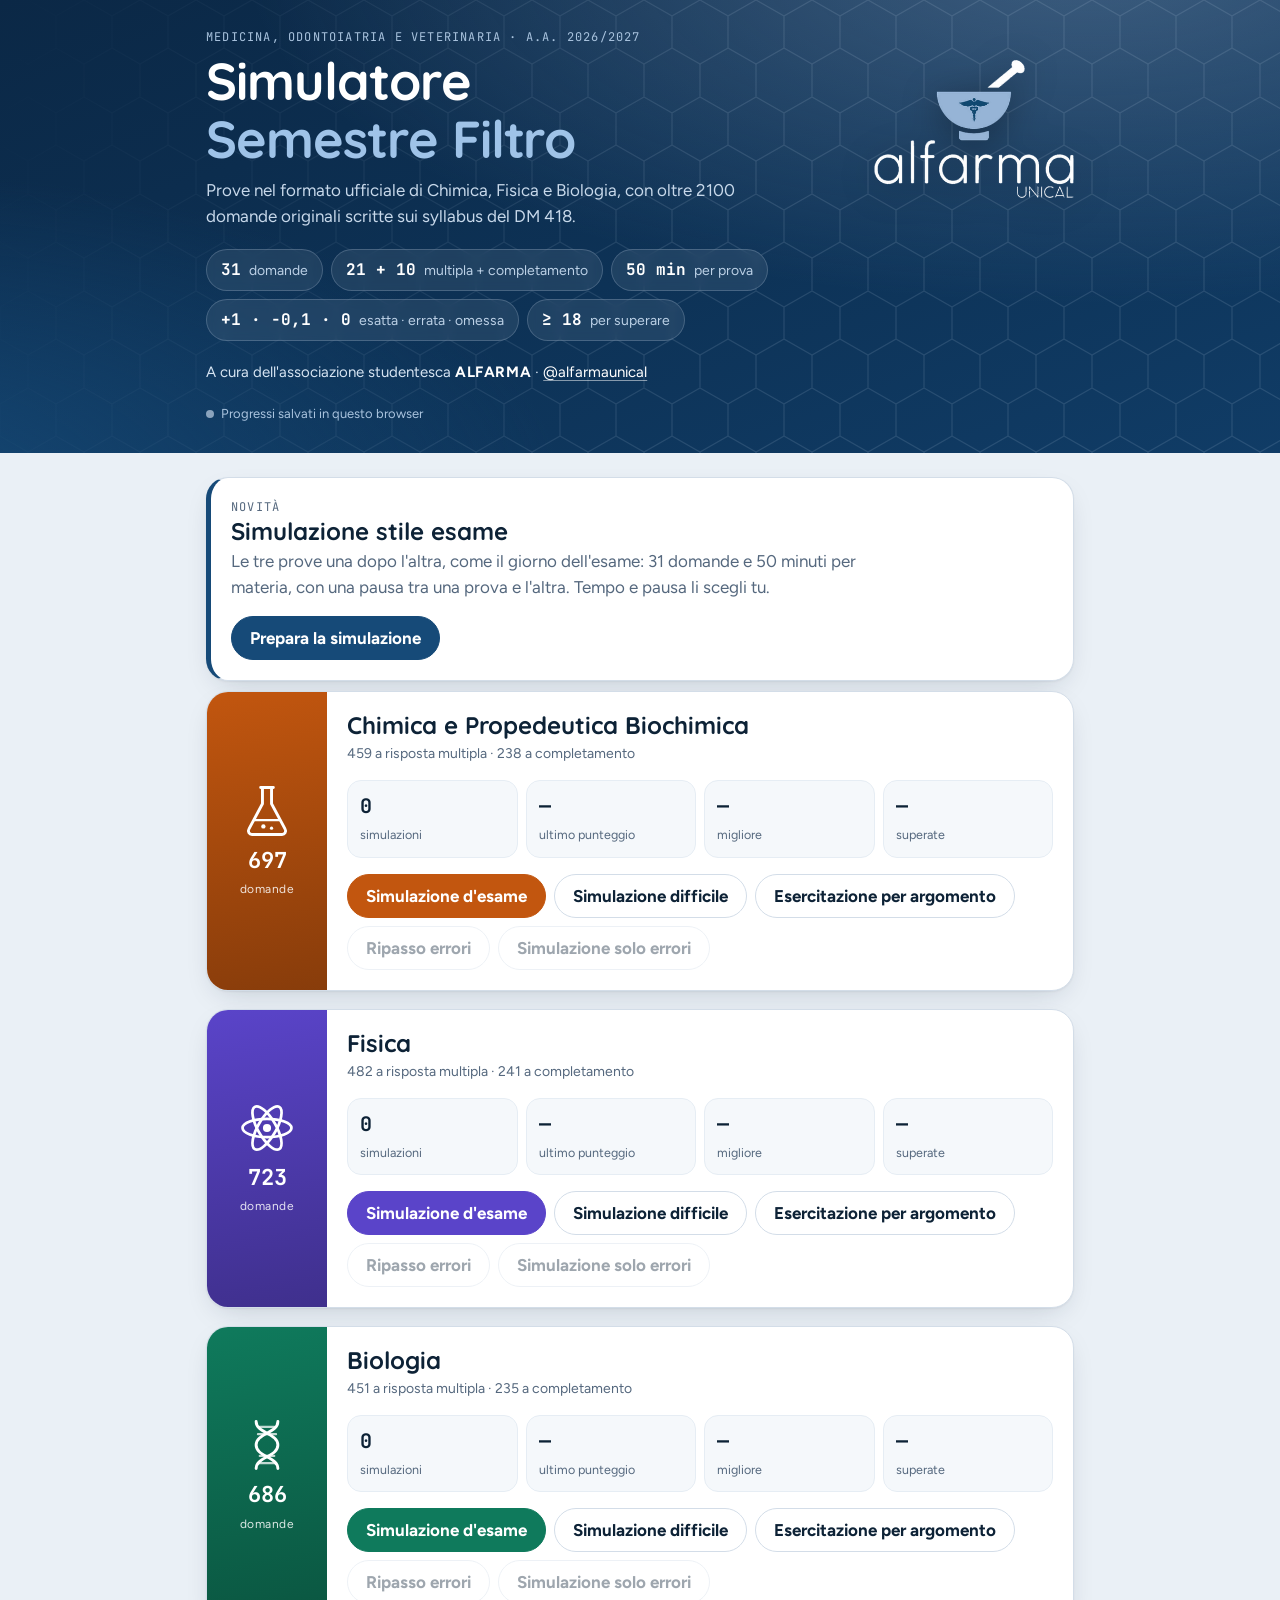
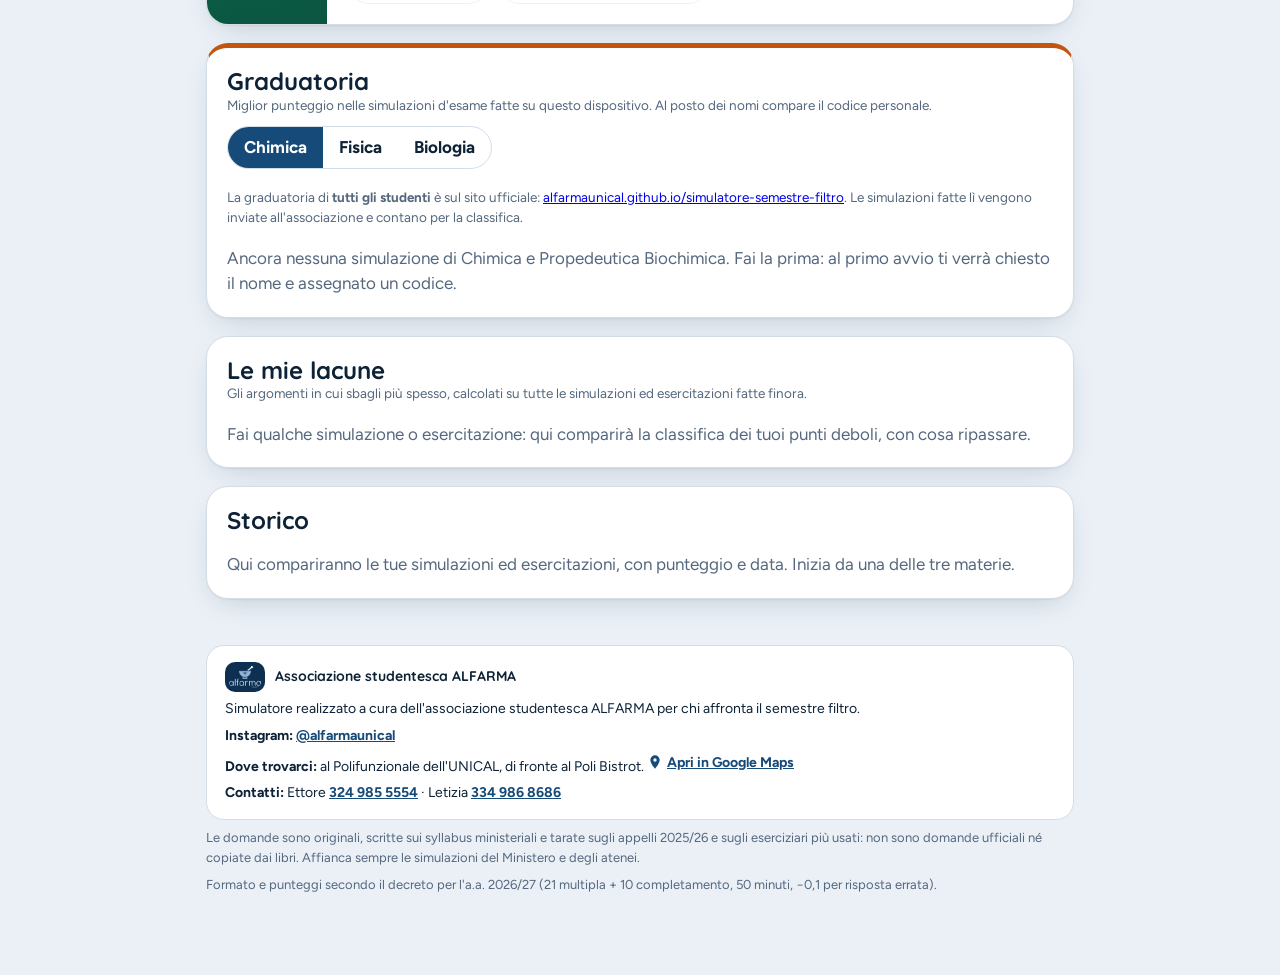
==== commit 3ef77593: "Simulazione con i soli errori per materia e simulazione stile esame con tempo e pausa regolabili Co-" ====
--- a/index.html
+++ b/index.html
@@ -296,6 +296,22 @@
 .page-head .lead-p{color:rgba(255,255,255,.88);margin:0;max-width:70ch}
 .wrap.gaps-all .page-head{--sc:var(--accent)}
 .seg.scroll{flex-wrap:nowrap;overflow-x:auto;max-width:100%}.seg.scroll button{flex:none}
+/* simulazione stile esame */
+.day-card{display:flex;gap:16px;align-items:center;justify-content:space-between;flex-wrap:wrap;border-left:5px solid var(--accent)}
+.day-card h2{margin:2px 0 4px}.day-card p{margin:0;max-width:62ch}
+.day-f{border:0;padding:0;margin:0;display:grid;gap:8px}.day-f legend{font-weight:700;margin-bottom:8px}
+.day-subs{display:grid;grid-template-columns:repeat(auto-fit,minmax(180px,1fr));gap:8px}
+.day-range{display:grid;grid-template-columns:1fr auto;gap:6px 12px;align-items:center}
+.day-range label{font-weight:700}.day-range output{font-family:"JetBrains Mono",monospace;font-weight:700}
+.day-range input{grid-column:1/-1;width:100%;accent-color:var(--accent)}
+.pause-card{text-align:center;justify-items:center}
+.pause-timer{font-size:clamp(48px,14vw,88px);font-weight:700;line-height:1;color:var(--sc,var(--accent))}
+.day-sum{display:grid;gap:10px}
+.day-row{display:grid;grid-template-columns:1fr auto;gap:8px 14px;align-items:center;border:1px solid var(--line);border-left:5px solid var(--sc);border-radius:16px;padding:12px 14px}
+.day-row>div:first-child{display:grid;gap:2px}
+.day-score{display:flex;gap:10px;align-items:center}.day-score .mono{font-size:22px;font-weight:700}.day-score small{font-size:13px;opacity:.7}
+.day-row .btn{grid-column:1/-1;justify-self:start}
+.pause-card .row{justify-content:center}
 </style>
 
 <div id="app"></div>
@@ -312,91 +328,91 @@
 // BIOLOGIA — bilanciamento delle unità (u1, u2, u3, u6, u7) — domande originali
 BANK.push(
 // ---- Unità 2: genoma, cromatina, cromosomi (+38 MC)
-{id:"BU201",s:"bio",u:2,q:"Il genoma umano aploide contiene circa:",o:["3 miliardi di paia di basi","3 milioni di paia di basi","300 000 paia di basi","30 miliardi di paia di basi","3000 paia di basi"],e:"Circa 3,1·10⁹ bp per corredo aploide; una cellula diploide ne contiene circa il doppio."},
-{id:"BU202",s:"bio",u:2,q:"Il numero di geni codificanti proteine nel genoma umano è stimato intorno a:",o:["20 000","2 000","200 000","2 milioni","500"],e:"Sorprendentemente pochi: la complessità deriva anche da splicing alternativo, regolazione e modificazioni post-traduzionali."},
-{id:"BU203",s:"bio",u:2,q:"Un cromosoma metafasico è formato da:",o:["due cromatidi fratelli identici uniti al centromero","due cromosomi omologhi uniti al centromero","due cromatidi non fratelli uniti al centromero","quattro cromatidi appaiati in una tetrade","due cromatidi fratelli uniti ai telomeri"],e:"Dopo la fase S ogni cromosoma contiene due molecole di DNA identiche (cromatidi), separate in anafase."},
-{id:"BU204",s:"bio",u:2,q:"Per 'organizzazione minimale' di un cromosoma eucariotico funzionante si intende la presenza di:",o:["origini di replicazione, un centromero e due telomeri","un'origine di replicazione, due centromeri e un telomero","un centromero, due telomeri e nessuna origine","origini di replicazione, un nucleolo e un centrosoma","un promotore, un operone e due telomeri"],e:"Questi tre elementi permettono replicazione, segregazione in mitosi e protezione delle estremità; sono la base dei cromosomi artificiali di lievito (YAC)."},
-{id:"BU205",s:"bio",u:2,q:"Il DNA centromerico umano è costituito soprattutto da:",o:["DNA satellite α, ripetuto in tandem","DNA satellite α, ripetuto in modo intersperso","sequenze telomeriche TTAGGG ripetute in tandem","geni per gli rRNA organizzati in tandem","microsatelliti CA molto polimorfici"],e:"Il centromero è definito epigeneticamente dalla variante istonica CENP-A, che sostituisce H3 nei nucleosomi centromerici."},
-{id:"BU206",s:"bio",u:2,q:"La variante istonica CENP-A si trova:",o:["nei nucleosomi del centromero, dove specifica il cinetocore","nei nucleosomi dei telomeri, dove protegge le estremità","nei nucleosomi dell'eterocromatina, dove sostituisce H1","nei nucleosomi dei promotori attivi, al posto di H2A","nel cinetocore come proteina che lega i microtubuli"],e:"È un esempio di come le varianti istoniche marchino regioni funzionali particolari della cromatina."},
-{id:"BU207",s:"bio",u:2,q:"Le code N-terminali degli istoni:",o:["sporgono dal nucleosoma e vengono acetilate, metilate o fosforilate","sono nascoste nel core e non sono accessibili agli enzimi modificanti","sono legate covalentemente al DNA linker","sporgono dal nucleosoma e sono ricche di residui acidi","sporgono dal nucleosoma ma non subiscono modificazioni"],e:"Le combinazioni di queste modificazioni costituiscono il cosiddetto 'codice istonico'."},
-{id:"BU208",s:"bio",u:2,q:"Gli enzimi che rimuovono i gruppi acetile dagli istoni (HDAC) di norma:",o:["favoriscono la compattazione della cromatina e il silenziamento genico","favoriscono la decompattazione della cromatina e la trascrizione","metilano le citosine dei dinucleotidi CpG nei promotori","aggiungono gruppi acetile alle lisine delle code istoniche","degradano gli istoni liberando il DNA dai nucleosomi"],e:"Gli inibitori delle HDAC sono usati come farmaci antitumorali per riattivare geni silenziati."},
-{id:"BU209",s:"bio",u:2,q:"La metilazione della lisina 9 dell'istone H3 (H3K9me3) è un marcatore tipico di:",o:["eterocromatina silente","promotori attivi","geni in trascrizione","DNA in replicazione","rotture del DNA"],e:"Viene riconosciuta dalla proteina HP1, che promuove la compattazione. La metilazione di H3K4 è invece associata ai promotori attivi."},
-{id:"BU210",s:"bio",u:2,q:"Le isole CpG sono:",o:["regioni ricche di CG nei promotori, non metilate nei geni attivi","regioni ricche di CG nei promotori, sempre metilate nei geni attivi","regioni povere di CG tipiche dell'eterocromatina centromerica","regioni ricche di CG alle estremità dei cromosomi (telomeri)","regioni ricche di AT che fungono da origini di replicazione"],e:"La loro ipermetilazione nei tumori può spegnere geni oncosoppressori."},
-{id:"BU211",s:"bio",u:2,q:"Durante la replicazione, il pattern di metilazione del DNA viene trasmesso alle cellule figlie grazie a:",o:["la DNMT1 di mantenimento, che riconosce il DNA emimetilato","la DNMT3 de novo, che riconosce il DNA non metilato","la DNMT1 di mantenimento, che riconosce il DNA non metilato","le istone deacetilasi, che copiano le marcature sul nuovo filamento","la DNA polimerasi, che incorpora direttamente citosine metilate"],e:"Dopo la replicazione un filamento è metilato e l'altro no: DNMT1 metila il nuovo filamento sulle CpG corrispondenti."},
-{id:"BU212",s:"bio",u:2,q:"L'eterocromatina costitutiva, rispetto a quella facoltativa:",o:["è condensata in tutte le cellule e ricca di sequenze ripetute","può decondensarsi in alcuni tipi cellulari o fasi dello sviluppo","corrisponde al cromosoma X inattivo delle cellule femminili","è condensata in tutte le cellule e ricca di geni attivi","è assente nei mammiferi e tipica dei procarioti"],e:"L'eterocromatina facoltativa (es. X inattivo) è condensata solo in alcune cellule o in alcune fasi."},
-{id:"BU213",s:"bio",u:2,q:"Il numero di corpi di Barr in una persona con cariotipo 47,XXY è:",o:["1","0","2","3","dipende dall'età"],e:"Resta attivo un solo X per cellula: corpi di Barr = numero di X − 1."},
-{id:"BU214",s:"bio",u:2,q:"Il numero di corpi di Barr in una donna con cariotipo 47,XXX è:",o:["2","1","0","3","4"],e:"Corpi di Barr = numero di X − 1."},
-{id:"BU215",s:"bio",u:2,q:"L'inattivazione del cromosoma X è avviata dal lncRNA:",o:["XIST","SRY","HOTAIR","miR-21","U6"],e:"XIST è trascritto dall'X che verrà inattivato e lo riveste in cis, reclutando complessi repressivi."},
-{id:"BU216",s:"bio",u:2,q:"Il fenotipo 'a chiazze' del pelo delle gatte calico (tartarugate) è dovuto a:",o:["inattivazione casuale di un X in femmine eterozigoti per il colore","inattivazione dell'X paterno in femmine omozigoti per il colore","codominanza tra due alleli autosomici del colore","mutazioni somatiche multiple nei melanociti","imprinting genomico di un gene autosomico del colore"],e:"Ogni chiazza deriva da un gruppo di cellule con lo stesso X attivo: è un mosaico funzionale."},
-{id:"BU217",s:"bio",u:2,q:"Le sequenze ripetute in tandem dei minisatelliti hanno unità ripetitive lunghe circa:",o:["10-100 paia di basi","1-6 paia di basi","1000-5000 paia di basi","un solo nucleotide","300 paia di basi intersperse"],e:"I microsatelliti hanno unità di 1-6 bp; entrambi sono molto polimorfici e usati per l'identificazione genetica."},
-{id:"BU218",s:"bio",u:2,q:"Le sequenze LINE-1 si spostano nel genoma tramite:",o:["RNA retrotrascritto da una trascrittasi inversa che esse codificano","taglia-e-incolla del DNA con una trasposasi che esse codificano","RNA retrotrascritto da una trascrittasi inversa fornita dalle SINE","ricombinazione omologa tra copie disperse nel genoma","DNA trasferito da virus esterni che infettano la cellula"],e:"Le SINE (es. Alu) non codificano enzimi e usano quelli delle LINE."},
-{id:"BU219",s:"bio",u:2,q:"Le sequenze Alu costituiscono circa:",o:["il 10% del genoma umano, con oltre un milione di copie","il 50% del genoma umano, con circa cento milioni di copie","l'1% del genoma umano, con poche migliaia di copie","il 10% del genoma, ma solo nel DNA mitocondriale","una sola copia per cromosoma, vicino al centromero"],e:"Sono le SINE più abbondanti dei primati; la loro inserzione in un gene può causare malattie."},
-{id:"BU220",s:"bio",u:2,q:"Il DNA a sequenza unica (single copy) del genoma umano comprende:",o:["la maggior parte dei geni codificanti proteine","i telomeri e i centromeri","le sequenze Alu e LINE","i geni per gli istoni, ripetuti in cluster","i geni per gli rRNA del nucleolo"],e:"La maggior parte dei geni per proteine è presente in una o poche copie per genoma aploide."},
-{id:"BU221",s:"bio",u:2,q:"I geni per gli istoni nell'uomo:",o:["sono ripetuti in cluster, per produrre molti istoni in fase S","sono in copia singola, ma trascritti molto rapidamente in fase S","sono ripetuti in cluster e trascritti dalla RNA polimerasi I","si trovano nel DNA mitocondriale in molte copie","sono ripetuti in cluster e producono mRNA con lunghe code di poli(A)"],e:"Servono grandi quantità di istoni a ogni replicazione; i loro mRNA non hanno coda di poli(A)."},
-{id:"BU222",s:"bio",u:2,q:"La famiglia genica delle β-globine umane comprende geni espressi in momenti diversi dello sviluppo, come:",o:["ε (embrionale), γ (fetale) e β (adulto)","ε (fetale), γ (embrionale) e β (adulto)","α (embrionale), γ (fetale) e β (adulto)","ζ (embrionale), α (fetale) e β (adulto)","ε (embrionale), β (fetale) e γ (adulto)"],e:"Il passaggio dall'emoglobina fetale (α₂γ₂) a quella adulta (α₂β₂) avviene intorno alla nascita."},
-{id:"BU223",s:"bio",u:2,q:"Nella cellula interfasica i cromosomi:",o:["occupano territori distinti nel nucleo, non sono disposti a caso","sono tutti condensati come in metafase, ma senza fuso","sono disposti a caso e si mescolano liberamente nel nucleo","sono uniti tra loro in un unico filamento continuo","sono ancorati alla lamina proprio con i loro geni attivi"],e:"Le regioni attive tendono a trovarsi verso l'interno dei territori e del nucleo, quelle silenti verso la periferia, vicino alla lamina."},
-{id:"BU224",s:"bio",u:2,q:"La coesina e la condensina sono entrambe:",o:["complessi SMC che formano anelli capaci di legare il DNA","istoni del core che formano ottameri attorno al DNA","complessi SMC che tagliano il DNA tra i cromatidi","chinasi del ciclo che fosforilano le lamine nucleari","topoisomerasi che rilasciano i superavvolgimenti"],e:"La coesina tiene uniti i cromatidi e organizza le anse in interfase; la condensina compatta i cromosomi mitotici."},
-{id:"BU225",s:"bio",u:2,q:"Il cariotipo si allestisce di solito da:",o:["linfociti del sangue stimolati a dividersi e bloccati in metafase","globuli rossi maturi del sangue periferico, bloccati in metafase","piastrine stimolate a dividersi e bloccate in anafase","neuroni maturi prelevati e bloccati in interfase","linfociti a riposo, analizzati in interfase senza stimolo"],e:"Servono cellule in divisione: i globuli rossi e le piastrine non hanno nucleo; i neuroni maturi non si dividono."},
-{id:"BU226",s:"bio",u:2,q:"Nella nomenclatura cromosomica, la sigla 5p indica:",o:["il braccio corto del cromosoma 5","il braccio lungo del cromosoma 5","il centromero del cromosoma 5","la banda numero 5","il cromosoma 5 paterno"],e:"p = braccio corto (petit), q = braccio lungo."},
-{id:"BU227",s:"bio",u:2,q:"Il cromosoma umano più grande è il:",o:["cromosoma 1","cromosoma 21","cromosoma Y","cromosoma 22","cromosoma X"],e:"I cromosomi autosomici sono numerati all'incirca in ordine di dimensione decrescente (il 21 è in realtà più piccolo del 22)."},
-{id:"BU228",s:"bio",u:2,q:"Il cromosoma Y umano:",o:["contiene pochi geni, tra cui SRY, e ampie regioni eterocromatiche","contiene più geni dell'X, tra cui SRY, e poca eterocromatina","non ricombina mai con l'X in nessuna regione","è il più grande del cariotipo e ricco di geni","contiene pochi geni, tra cui XIST, ed è tutto eucromatico"],e:"Le regioni pseudoautosomiche alle estremità permettono l'appaiamento e la ricombinazione con l'X in meiosi."},
-{id:"BU229",s:"bio",u:2,q:"La tecnica FISH (ibridazione in situ fluorescente) permette di:",o:["localizzare una sequenza di DNA sui cromosomi con sonde fluorescenti","sequenziare l'intero genoma con nucleotidi fluorescenti","colorare le bande dei cromosomi dopo trattamento con tripsina","misurare la quantità di proteina con anticorpi fluorescenti","amplificare in vitro una sequenza di DNA con sonde fluorescenti"],e:"È usata per diagnosticare delezioni, traslocazioni e aneuploidie."},
-{id:"BU230",s:"bio",u:2,q:"Il 'DNA spazzatura' (junk DNA), secondo le conoscenze attuali:",o:["include molte sequenze regolative o strutturali, pur non codificanti","è privo di qualsiasi funzione ed è un residuo evolutivo inutile","coincide con gli esoni che non vengono più tradotti","viene eliminato dalle cellule somatiche durante la mitosi","è presente solo nei batteri e nei loro plasmidi"],e:"Molte regioni non codificanti contengono enhancer, siti di legame per proteine o geni per RNA non codificanti."},
-{id:"BU231",s:"bio",u:2,q:"La differenza nella quantità di DNA tra specie diverse, non correlata alla loro complessità (paradosso del valore C), si spiega soprattutto con:",o:["la diversa quantità di DNA non codificante e ripetuto","il diverso numero di geni codificanti e di introni per gene","la diversa quantità di DNA mitocondriale per cellula","il diverso numero di cromosomi sessuali e autosomi","la presenza o assenza di istoni nel nucleo"],e:"Alcune piante e anfibi hanno genomi molto più grandi di quello umano."},
-{id:"BU232",s:"bio",u:2,q:"Le regioni di cromatina accessibili e prive di nucleosomi si trovano tipicamente:",o:["nei promotori e negli enhancer attivi","nei centromeri e nell'eterocromatina costitutiva","nei telomeri e nelle regioni subtelomeriche","nell'X inattivo e nei geni silenziati","nei corpi dei geni non trascritti"],e:"Sono ipersensibili alla DNasi I e vengono usate per mappare le regioni regolative attive."},
-{id:"BU233",s:"bio",u:2,q:"La proteina CTCF, insieme alla coesina, contribuisce a:",o:["formare anse di cromatina e domini topologici (isolatori)","formare il fuso mitotico ancorando i microtubuli ai centromeri","degradare gli mRNA non correttamente processati","condensare i cromosomi mitotici al posto della condensina","importare nel nucleo le proteine con segnale NLS"],e:"Questi 'isolatori' impediscono a un enhancer di attivare geni non appropriati."},
-{id:"BU234",s:"bio",u:2,q:"Una cellula somatica umana in G1 contiene:",o:["46 molecole di DNA nucleare","92 molecole di DNA nucleare","23 molecole di DNA nucleare","46 cromatidi doppi","nessun cromosoma"],e:"Ogni cromosoma in G1 è un'unica molecola di DNA; dopo la fase S le molecole diventano 92."},
-{id:"BU238",s:"bio",u:2,q:"Le cellule di uno stesso individuo, pur avendo lo stesso genoma, sono diverse perché:",o:["esprimono insiemi diversi di geni grazie alla regolazione","contengono geni diversi a seconda del tessuto di origine","perdono durante il differenziamento i geni non usati","hanno numeri diversi di cromosomi a seconda del tessuto","accumulano mutazioni diverse che ne determinano la funzione"],e:"Il differenziamento si basa sull'espressione genica selettiva, non sulla perdita di DNA (con poche eccezioni, come i linfociti)."},
+{id:"BU201",s:"bio",u:2,q:"Il genoma umano aploide contiene circa:",o:["3 miliardi di paia di basi","3 milioni di paia di basi","300 000 paia di basi","30 miliardi di paia di basi","3000 paia di basi"],e:"Circa 3,1·10⁹ bp per corredo aploide; una cellula diploide ne contiene circa il doppio.",x:"Migliaia o centinaia di migliaia di paia di basi sono la scala di un gene o di un genoma virale; 3 milioni è un genoma batterico; 30 miliardi è dieci volte troppo."},
+{id:"BU202",s:"bio",u:2,q:"Il numero di geni codificanti proteine nel genoma umano è stimato intorno a:",o:["20 000","2 000","200 000","2 milioni","500"],e:"Sorprendentemente pochi: la complessità deriva anche da splicing alternativo, regolazione e modificazioni post-traduzionali.",x:"500 e 2000 sono troppo pochi anche per un batterio; 200 000 e 2 milioni superano di molto la stima: la complessità umana non viene dal numero di geni."},
+{id:"BU203",s:"bio",u:2,q:"Un cromosoma metafasico è formato da:",o:["due cromatidi fratelli identici uniti al centromero","due cromosomi omologhi uniti al centromero","due cromatidi non fratelli uniti al centromero","quattro cromatidi appaiati in una tetrade","due cromatidi fratelli uniti ai telomeri"],e:"Dopo la fase S ogni cromosoma contiene due molecole di DNA identiche (cromatidi), separate in anafase.",x:"Gli omologhi non sono uniti al centromero; i cromatidi non fratelli appartengono a omologhi diversi; la tetrade si forma solo in meiosi; i cromatidi sono uniti al centromero, non ai telomeri."},
+{id:"BU204",s:"bio",u:2,q:"Per 'organizzazione minimale' di un cromosoma eucariotico funzionante si intende la presenza di:",o:["origini di replicazione, un centromero e due telomeri","un'origine di replicazione, due centromeri e un telomero","un centromero, due telomeri e nessuna origine","origini di replicazione, un nucleolo e un centrosoma","un promotore, un operone e due telomeri"],e:"Questi tre elementi permettono replicazione, segregazione in mitosi e protezione delle estremità; sono la base dei cromosomi artificiali di lievito (YAC).",x:"Due centromeri renderebbero il cromosoma instabile e servono due telomeri (uno per estremità); senza origini non si replica; nucleolo, centrosoma e operoni non fanno parte del cromosoma."},
+{id:"BU205",s:"bio",u:2,q:"Il DNA centromerico umano è costituito soprattutto da:",o:["DNA satellite α, ripetuto in tandem","DNA satellite α, ripetuto in modo intersperso","sequenze telomeriche TTAGGG ripetute in tandem","geni per gli rRNA organizzati in tandem","microsatelliti CA molto polimorfici"],e:"Il centromero è definito epigeneticamente dalla variante istonica CENP-A, che sostituisce H3 nei nucleosomi centromerici.",x:"Le TTAGGG sono telomeriche, i geni per l'rRNA stanno nelle NOR e i microsatelliti CA sono sparsi; il satellite α è ripetuto in tandem, non intersperso."},
+{id:"BU206",s:"bio",u:2,q:"La variante istonica CENP-A si trova:",o:["nei nucleosomi del centromero, dove specifica il cinetocore","nei nucleosomi dei telomeri, dove protegge le estremità","nei nucleosomi dell'eterocromatina, dove sostituisce H1","nei nucleosomi dei promotori attivi, al posto di H2A","nel cinetocore come proteina che lega i microtubuli"],e:"È un esempio di come le varianti istoniche marchino regioni funzionali particolari della cromatina.",x:"CENP-A è una variante di H3, non di H1 o H2A, e non è una proteina del cinetocore che lega i microtubuli: marca i nucleosomi del centromero."},
+{id:"BU207",s:"bio",u:2,q:"Le code N-terminali degli istoni:",o:["sporgono dal nucleosoma e vengono acetilate, metilate o fosforilate","sono nascoste nel core e non sono accessibili agli enzimi modificanti","sono legate covalentemente al DNA linker","sporgono dal nucleosoma e sono ricche di residui acidi","sporgono dal nucleosoma ma non subiscono modificazioni"],e:"Le combinazioni di queste modificazioni costituiscono il cosiddetto 'codice istonico'.",x:"Le code sono esterne e accessibili, e proprio per questo vengono modificate; non sono legate covalentemente al DNA e sono ricche di residui basici (lisine), non acidi."},
+{id:"BU208",s:"bio",u:2,q:"Gli enzimi che rimuovono i gruppi acetile dagli istoni (HDAC) di norma:",o:["favoriscono la compattazione della cromatina e il silenziamento genico","favoriscono la decompattazione della cromatina e la trascrizione","metilano le citosine dei dinucleotidi CpG nei promotori","aggiungono gruppi acetile alle lisine delle code istoniche","degradano gli istoni liberando il DNA dai nucleosomi"],e:"Gli inibitori delle HDAC sono usati come farmaci antitumorali per riattivare geni silenziati.",x:"Aggiungere acetili è compito delle HAT, con effetto opposto (decompattazione); metilare le CpG è compito delle DNMT; le HDAC non degradano gli istoni."},
+{id:"BU209",s:"bio",u:2,q:"La metilazione della lisina 9 dell'istone H3 (H3K9me3) è un marcatore tipico di:",o:["eterocromatina silente","promotori attivi","geni in trascrizione","DNA in replicazione","rotture del DNA"],e:"Viene riconosciuta dalla proteina HP1, che promuove la compattazione. La metilazione di H3K4 è invece associata ai promotori attivi.",x:"Promotori attivi e geni trascritti sono marcati da H3K4me3 o dall'acetilazione; replicazione e rotture del DNA non sono segnalate da H3K9me3."},
+{id:"BU210",s:"bio",u:2,q:"Le isole CpG sono:",o:["regioni ricche di CG nei promotori, non metilate nei geni attivi","regioni ricche di CG nei promotori, sempre metilate nei geni attivi","regioni povere di CG tipiche dell'eterocromatina centromerica","regioni ricche di CG alle estremità dei cromosomi (telomeri)","regioni ricche di AT che fungono da origini di replicazione"],e:"La loro ipermetilazione nei tumori può spegnere geni oncosoppressori.",x:"Nei geni attivi le isole non sono metilate; sono ricche (non povere) di CG; non stanno nei telomeri; le regioni ricche di AT sono un'altra cosa."},
+{id:"BU211",s:"bio",u:2,q:"Durante la replicazione, il pattern di metilazione del DNA viene trasmesso alle cellule figlie grazie a:",o:["la DNMT1 di mantenimento, che riconosce il DNA emimetilato","la DNMT3 de novo, che riconosce il DNA non metilato","la DNMT1 di mantenimento, che riconosce il DNA non metilato","le istone deacetilasi, che copiano le marcature sul nuovo filamento","la DNA polimerasi, che incorpora direttamente citosine metilate"],e:"Dopo la replicazione un filamento è metilato e l'altro no: DNMT1 metila il nuovo filamento sulle CpG corrispondenti.",x:"DNMT3 metila de novo, non mantiene; DNMT1 riconosce il DNA emimetilato, non quello non metilato; le HDAC agiscono sugli istoni; la polimerasi non incorpora citosine metilate."},
+{id:"BU212",s:"bio",u:2,q:"L'eterocromatina costitutiva, rispetto a quella facoltativa:",o:["è condensata in tutte le cellule e ricca di sequenze ripetute","può decondensarsi in alcuni tipi cellulari o fasi dello sviluppo","corrisponde al cromosoma X inattivo delle cellule femminili","è condensata in tutte le cellule e ricca di geni attivi","è assente nei mammiferi e tipica dei procarioti"],e:"L'eterocromatina facoltativa (es. X inattivo) è condensata solo in alcune cellule o in alcune fasi.",x:"Decondensarsi in alcune cellule e l'X inattivo sono caratteristiche della facoltativa; l'eterocromatina è povera di geni attivi ed esiste nei mammiferi."},
+{id:"BU213",s:"bio",u:2,q:"Il numero di corpi di Barr in una persona con cariotipo 47,XXY è:",o:["1","0","2","3","dipende dall'età"],e:"Resta attivo un solo X per cellula: corpi di Barr = numero di X − 1.",x:"Due X significano un solo X inattivato (corpi di Barr = X − 1); l'Y non viene inattivato e l'età non c'entra."},
+{id:"BU214",s:"bio",u:2,q:"Il numero di corpi di Barr in una donna con cariotipo 47,XXX è:",o:["2","1","0","3","4"],e:"Corpi di Barr = numero di X − 1.",x:"Con tre X ne resta attivo uno solo: corpi di Barr = X − 1."},
+{id:"BU215",s:"bio",u:2,q:"L'inattivazione del cromosoma X è avviata dal lncRNA:",o:["XIST","SRY","HOTAIR","miR-21","U6"],e:"XIST è trascritto dall'X che verrà inattivato e lo riveste in cis, reclutando complessi repressivi.",x:"SRY determina il sesso maschile; HOTAIR regola i geni HOX; miR-21 è un miRNA; U6 è un snRNA dello spliceosoma."},
+{id:"BU216",s:"bio",u:2,q:"Il fenotipo 'a chiazze' del pelo delle gatte calico (tartarugate) è dovuto a:",o:["inattivazione casuale di un X in femmine eterozigoti per il colore","inattivazione dell'X paterno in femmine omozigoti per il colore","codominanza tra due alleli autosomici del colore","mutazioni somatiche multiple nei melanociti","imprinting genomico di un gene autosomico del colore"],e:"Ogni chiazza deriva da un gruppo di cellule con lo stesso X attivo: è un mosaico funzionale.",x:"In una femmina omozigote le chiazze non si vedrebbero; non è un gene autosomico né codominanza; le mutazioni somatiche non danno un pattern così regolare."},
+{id:"BU217",s:"bio",u:2,q:"Le sequenze ripetute in tandem dei minisatelliti hanno unità ripetitive lunghe circa:",o:["10-100 paia di basi","1-6 paia di basi","1000-5000 paia di basi","un solo nucleotide","300 paia di basi intersperse"],e:"I microsatelliti hanno unità di 1-6 bp; entrambi sono molto polimorfici e usati per l'identificazione genetica.",x:"1-6 bp sono i microsatelliti; un solo nucleotide è un caso particolare dei microsatelliti; migliaia di bp sono troppe; 300 bp intersperse ricordano le Alu."},
+{id:"BU218",s:"bio",u:2,q:"Le sequenze LINE-1 si spostano nel genoma tramite:",o:["RNA retrotrascritto da una trascrittasi inversa che esse codificano","taglia-e-incolla del DNA con una trasposasi che esse codificano","RNA retrotrascritto da una trascrittasi inversa fornita dalle SINE","ricombinazione omologa tra copie disperse nel genoma","DNA trasferito da virus esterni che infettano la cellula"],e:"Le SINE (es. Alu) non codificano enzimi e usano quelli delle LINE.",x:"Il 'taglia e incolla' è dei trasposoni a DNA; le SINE usano gli enzimi delle LINE, non il contrario; ricombinazione e virus esterni non sono il meccanismo."},
+{id:"BU219",s:"bio",u:2,q:"Le sequenze Alu costituiscono circa:",o:["il 10% del genoma umano, con oltre un milione di copie","il 50% del genoma umano, con circa cento milioni di copie","l'1% del genoma umano, con poche migliaia di copie","il 10% del genoma, ma solo nel DNA mitocondriale","una sola copia per cromosoma, vicino al centromero"],e:"Sono le SINE più abbondanti dei primati; la loro inserzione in un gene può causare malattie.",x:"50% è troppo (è circa la quota di tutti gli elementi trasponibili); 1% è troppo poco; il DNA mitocondriale non contiene Alu; non si trovano in una sola copia."},
+{id:"BU220",s:"bio",u:2,q:"Il DNA a sequenza unica (single copy) del genoma umano comprende:",o:["la maggior parte dei geni codificanti proteine","i telomeri e i centromeri","le sequenze Alu e LINE","i geni per gli istoni, ripetuti in cluster","i geni per gli rRNA del nucleolo"],e:"La maggior parte dei geni per proteine è presente in una o poche copie per genoma aploide.",x:"Telomeri, centromeri, Alu, LINE, istoni e rRNA sono tutte sequenze ripetute."},
+{id:"BU221",s:"bio",u:2,q:"I geni per gli istoni nell'uomo:",o:["sono ripetuti in cluster, per produrre molti istoni in fase S","sono in copia singola, ma trascritti molto rapidamente in fase S","sono ripetuti in cluster e trascritti dalla RNA polimerasi I","si trovano nel DNA mitocondriale in molte copie","sono ripetuti in cluster e producono mRNA con lunghe code di poli(A)"],e:"Servono grandi quantità di istoni a ogni replicazione; i loro mRNA non hanno coda di poli(A).",x:"Sono ripetuti, non in copia singola; li trascrive la Pol II, non la Pol I; sono nucleari; i loro mRNA non hanno coda di poli(A)."},
+{id:"BU222",s:"bio",u:2,q:"La famiglia genica delle β-globine umane comprende geni espressi in momenti diversi dello sviluppo, come:",o:["ε (embrionale), γ (fetale) e β (adulto)","ε (fetale), γ (embrionale) e β (adulto)","α (embrionale), γ (fetale) e β (adulto)","ζ (embrionale), α (fetale) e β (adulto)","ε (embrionale), β (fetale) e γ (adulto)"],e:"Il passaggio dall'emoglobina fetale (α₂γ₂) a quella adulta (α₂β₂) avviene intorno alla nascita.",x:"L'ordine nello sviluppo è embrionale ε → fetale γ → adulto β; α e ζ appartengono all'altra famiglia (α-globine)."},
+{id:"BU223",s:"bio",u:2,q:"Nella cellula interfasica i cromosomi:",o:["occupano territori distinti nel nucleo, non sono disposti a caso","sono tutti condensati come in metafase, ma senza fuso","sono disposti a caso e si mescolano liberamente nel nucleo","sono uniti tra loro in un unico filamento continuo","sono ancorati alla lamina proprio con i loro geni attivi"],e:"Le regioni attive tendono a trovarsi verso l'interno dei territori e del nucleo, quelle silenti verso la periferia, vicino alla lamina.",x:"In interfase i cromosomi sono decondensati e separati; non sono disposti a caso né uniti tra loro; la lamina ancora soprattutto le regioni silenti."},
+{id:"BU224",s:"bio",u:2,q:"La coesina e la condensina sono entrambe:",o:["complessi SMC che formano anelli capaci di legare il DNA","istoni del core che formano ottameri attorno al DNA","complessi SMC che tagliano il DNA tra i cromatidi","chinasi del ciclo che fosforilano le lamine nucleari","topoisomerasi che rilasciano i superavvolgimenti"],e:"La coesina tiene uniti i cromatidi e organizza le anse in interfase; la condensina compatta i cromosomi mitotici.",x:"Non sono istoni, chinasi né topoisomerasi, e non tagliano il DNA: sono complessi SMC ad anello."},
+{id:"BU225",s:"bio",u:2,q:"Il cariotipo si allestisce di solito da:",o:["linfociti del sangue stimolati a dividersi e bloccati in metafase","globuli rossi maturi del sangue periferico, bloccati in metafase","piastrine stimolate a dividersi e bloccate in anafase","neuroni maturi prelevati e bloccati in interfase","linfociti a riposo, analizzati in interfase senza stimolo"],e:"Servono cellule in divisione: i globuli rossi e le piastrine non hanno nucleo; i neuroni maturi non si dividono.",x:"Globuli rossi e piastrine non hanno nucleo, i neuroni non si dividono; i linfociti vanno stimolati, perché il cariotipo si legge in metafase."},
+{id:"BU226",s:"bio",u:2,q:"Nella nomenclatura cromosomica, la sigla 5p indica:",o:["il braccio corto del cromosoma 5","il braccio lungo del cromosoma 5","il centromero del cromosoma 5","la banda numero 5","il cromosoma 5 paterno"],e:"p = braccio corto (petit), q = braccio lungo.",x:"q è il braccio lungo; centromero e bande hanno simboli propri; la sigla non indica l'origine paterna. p = petit, braccio corto."},
+{id:"BU227",s:"bio",u:2,q:"Il cromosoma umano più grande è il:",o:["cromosoma 1","cromosoma 21","cromosoma Y","cromosoma 22","cromosoma X"],e:"I cromosomi autosomici sono numerati all'incirca in ordine di dimensione decrescente (il 21 è in realtà più piccolo del 22).",x:"Gli autosomi sono numerati in ordine di dimensione decrescente: 21 e 22 sono i più piccoli, l'Y è piccolo, l'X è medio."},
+{id:"BU228",s:"bio",u:2,q:"Il cromosoma Y umano:",o:["contiene pochi geni, tra cui SRY, e ampie regioni eterocromatiche","contiene più geni dell'X, tra cui SRY, e poca eterocromatina","non ricombina mai con l'X in nessuna regione","è il più grande del cariotipo e ricco di geni","contiene pochi geni, tra cui XIST, ed è tutto eucromatico"],e:"Le regioni pseudoautosomiche alle estremità permettono l'appaiamento e la ricombinazione con l'X in meiosi.",x:"L'Y ha meno geni dell'X ed è piccolo; ricombina con l'X nelle regioni pseudoautosomiche; XIST sta sull'X."},
+{id:"BU229",s:"bio",u:2,q:"La tecnica FISH (ibridazione in situ fluorescente) permette di:",o:["localizzare una sequenza di DNA sui cromosomi con sonde fluorescenti","sequenziare l'intero genoma con nucleotidi fluorescenti","colorare le bande dei cromosomi dopo trattamento con tripsina","misurare la quantità di proteina con anticorpi fluorescenti","amplificare in vitro una sequenza di DNA con sonde fluorescenti"],e:"È usata per diagnosticare delezioni, traslocazioni e aneuploidie.",x:"Il sequenziamento, il bandeggio con tripsina, le proteine marcate da anticorpi e la PCR sono tecniche diverse: la FISH usa sonde di DNA sui cromosomi."},
+{id:"BU230",s:"bio",u:2,q:"Il 'DNA spazzatura' (junk DNA), secondo le conoscenze attuali:",o:["include molte sequenze regolative o strutturali, pur non codificanti","è privo di qualsiasi funzione ed è un residuo evolutivo inutile","coincide con gli esoni che non vengono più tradotti","viene eliminato dalle cellule somatiche durante la mitosi","è presente solo nei batteri e nei loro plasmidi"],e:"Molte regioni non codificanti contengono enhancer, siti di legame per proteine o geni per RNA non codificanti.",x:"Oggi sappiamo che molte regioni hanno funzioni; gli esoni sono codificanti; non viene eliminato in mitosi; è presente negli eucarioti."},
+{id:"BU231",s:"bio",u:2,q:"La differenza nella quantità di DNA tra specie diverse, non correlata alla loro complessità (paradosso del valore C), si spiega soprattutto con:",o:["la diversa quantità di DNA non codificante e ripetuto","il diverso numero di geni codificanti e di introni per gene","la diversa quantità di DNA mitocondriale per cellula","il diverso numero di cromosomi sessuali e autosomi","la presenza o assenza di istoni nel nucleo"],e:"Alcune piante e anfibi hanno genomi molto più grandi di quello umano.",x:"Il numero di geni varia poco rispetto alla quantità di DNA; DNA mitocondriale, cromosomi sessuali e istoni non spiegano differenze così grandi."},
+{id:"BU232",s:"bio",u:2,q:"Le regioni di cromatina accessibili e prive di nucleosomi si trovano tipicamente:",o:["nei promotori e negli enhancer attivi","nei centromeri e nell'eterocromatina costitutiva","nei telomeri e nelle regioni subtelomeriche","nell'X inattivo e nei geni silenziati","nei corpi dei geni non trascritti"],e:"Sono ipersensibili alla DNasi I e vengono usate per mappare le regioni regolative attive.",x:"Centromeri, eterocromatina, telomeri, X inattivo e geni silenti sono regioni compatte e ricche di nucleosomi."},
+{id:"BU233",s:"bio",u:2,q:"La proteina CTCF, insieme alla coesina, contribuisce a:",o:["formare anse di cromatina e domini topologici (isolatori)","formare il fuso mitotico ancorando i microtubuli ai centromeri","degradare gli mRNA non correttamente processati","condensare i cromosomi mitotici al posto della condensina","importare nel nucleo le proteine con segnale NLS"],e:"Questi 'isolatori' impediscono a un enhancer di attivare geni non appropriati.",x:"Il fuso si ancora al cinetocore; la degradazione dell'mRNA, la condensazione mitotica e l'import nucleare sono svolti da altre proteine."},
+{id:"BU234",s:"bio",u:2,q:"Una cellula somatica umana in G1 contiene:",o:["46 molecole di DNA nucleare","92 molecole di DNA nucleare","23 molecole di DNA nucleare","46 cromatidi doppi","nessun cromosoma"],e:"Ogni cromosoma in G1 è un'unica molecola di DNA; dopo la fase S le molecole diventano 92.",x:"92 molecole si hanno dopo la fase S; 23 è il numero aploide; in G1 i cromosomi hanno un solo cromatidio, e ci sono sempre."},
+{id:"BU238",s:"bio",u:2,q:"Le cellule di uno stesso individuo, pur avendo lo stesso genoma, sono diverse perché:",o:["esprimono insiemi diversi di geni grazie alla regolazione","contengono geni diversi a seconda del tessuto di origine","perdono durante il differenziamento i geni non usati","hanno numeri diversi di cromosomi a seconda del tessuto","accumulano mutazioni diverse che ne determinano la funzione"],e:"Il differenziamento si basa sull'espressione genica selettiva, non sulla perdita di DNA (con poche eccezioni, come i linfociti).",x:"Tutte le cellule somatiche hanno lo stesso DNA e lo stesso numero di cromosomi; non perdono geni (salvo rare eccezioni) e le mutazioni non determinano la funzione."},
 
 // ---- Unità 1: basi della vita (+16 MC)
-{id:"BU101",s:"bio",u:1,q:"I virus a RNA a polarità positiva (+):",o:["hanno un genoma traducibile direttamente come mRNA dai ribosomi","devono prima copiare il genoma in un filamento negativo per tradurlo","devono prima essere retrotrascritti in DNA nel nucleo","portano nel virione una RNA polimerasi indispensabile all'inizio","hanno genoma a RNA a doppio filamento con polarità mista"],e:"Esempi: poliovirus e coronavirus. I virus a polarità negativa (es. influenza) devono portare una RNA polimerasi propria."},
-{id:"BU102",s:"bio",u:1,q:"Nella classificazione di Baltimore i virus sono raggruppati in base a:",o:["tipo di genoma e strategia con cui producono mRNA","forma del capside e presenza dell'envelope","tipo di cellula ospite e via di trasmissione","dimensioni del virione e numero di geni","tipo di genoma e presenza dell'envelope lipidico"],e:"Le classi sono sette (sei nel syllabus, più quella dei virus a DNA parzialmente retrotrascritto come l'epatite B)."},
-{id:"BU103",s:"bio",u:1,q:"I virus con envelope entrano spesso nella cellula animale:",o:["per fusione dell'envelope con la membrana o dopo endocitosi","per fusione del capside con la membrana nucleare","iniettando il solo genoma attraverso la membrana, come i fagi","attraverso i pori nucleari, senza passare dalla membrana","per coniugazione con la cellula ospite tramite un pilo"],e:"Il riconoscimento avviene tramite il legame tra glicoproteine virali e recettori della cellula (es. Spike-ACE2 per SARS-CoV-2)."},
-{id:"BU104",s:"bio",u:1,q:"Gli antibiotici β-lattamici (es. penicilline) sono efficaci sui batteri ma non sulle cellule umane perché:",o:["inibiscono la sintesi del peptidoglicano, assente nelle cellule umane","bloccano i ribosomi 80S, assenti nei batteri","inibiscono la sintesi della membrana esterna, assente nelle cellule umane","inibiscono la sintesi dell'ergosterolo, assente nelle cellule umane","danneggiano il DNA circolare, assente nelle cellule umane"],e:"Altri antibiotici sfruttano differenze nei ribosomi (70S vs 80S), come tetracicline e aminoglicosidi."},
-{id:"BU105",s:"bio",u:1,q:"La trasformazione batterica consiste in:",o:["acquisizione di DNA libero dall'ambiente","trasferimento di DNA mediato da un fago","trasferimento di DNA tramite pilo sessuale","acquisizione di RNA libero dall'ambiente","fusione di due batteri e scambio di cromosomi"],e:"Fu scoperta da Griffith nel 1928 con lo pneumococco."},
-{id:"BU106",s:"bio",u:1,q:"Le spore batteriche (endospore) sono:",o:["forme di resistenza a calore, essiccamento e disinfettanti","forme di riproduzione sessuata prodotte per meiosi","forme di riproduzione asessuata che germinano in molte cellule","forme di resistenza che però non sopravvivono all'ebollizione","organelli fotosintetici dei batteri del suolo"],e:"Le producono ad esempio Clostridium e Bacillus; per distruggerle serve la sterilizzazione in autoclave."},
-{id:"BU107",s:"bio",u:1,q:"La molecola d'acqua è polare perché:",o:["l'ossigeno è più elettronegativo e la molecola è angolare","l'ossigeno è più elettronegativo e la molecola è lineare","l'idrogeno è più elettronegativo e la molecola è angolare","i legami O−H sono ionici e la molecola è angolare","la molecola contiene un doppio legame O=H"],e:"La geometria angolare impedisce che i due dipoli O−H si annullino."},
-{id:"BU108",s:"bio",u:1,q:"Le interazioni idrofobiche nelle proteine:",o:["portano i residui apolari all'interno, lontano dall'acqua","portano i residui apolari in superficie, a contatto con l'acqua","sono legami covalenti tra catene laterali apolari","si formano tra residui di carica opposta","coincidono con i ponti disolfuro tra cisteine"],e:"Sono un motore importante del ripiegamento delle proteine globulari."},
-{id:"BU109",s:"bio",u:1,q:"I domini proteici sono:",o:["unità che si ripiegano in modo indipendente in una proteina","le singole α-eliche e i foglietti β della struttura secondaria","le subunità distinte di una proteina con struttura quaternaria","le sequenze introniche che vengono rimosse dal pre-mRNA","i legami peptidici che uniscono gli amminoacidi"],e:"Lo stesso dominio (es. SH2, chinasico) si ritrova in proteine diverse, spesso combinato con altri."},
-{id:"BU110",s:"bio",u:1,q:"Un cofattore metallico in un enzima (es. Zn²⁺ nell'anidrasi carbonica):",o:["partecipa alla catalisi o alla stabilizzazione della struttura","viene consumato nella reazione e va reintegrato a ogni ciclo catalitico","è sempre un coenzima organico derivato da vitamine","è il substrato che viene trasformato in prodotto","si lega al sito allosterico e inibisce l'enzima"],e:"Gli enzimi con il loro cofattore si chiamano oloenzimi; senza cofattore apoenzimi."},
-{id:"BU111",s:"bio",u:1,q:"La temperatura e il pH influenzano l'attività di un enzima perché:",o:["ne modificano la conformazione e la carica dei residui catalitici","cambiano la sequenza degli amminoacidi dell'enzima","cambiano il ΔG della reazione e quindi la sua costante di equilibrio","aumentano sempre l'attività fino alla denaturazione","modificano la sequenza del substrato e la sua carica"],e:"Ogni enzima ha valori ottimali; a temperature elevate si denatura."},
-{id:"BU112",s:"bio",u:1,q:"Nella regolazione a feedback negativo di una via metabolica:",o:["il prodotto finale inibisce un enzima all'inizio della via","il prodotto finale attiva un enzima all'inizio della via","il substrato iniziale inibisce l'ultimo enzima della via","il prodotto finale inibisce l'ultimo enzima della via","il prodotto finale induce la degradazione di tutti gli enzimi della via"],e:"Evita l'accumulo inutile di prodotto; l'inibizione è spesso allosterica."},
-{id:"BU113",s:"bio",u:1,q:"Le reazioni endoergoniche nella cellula possono avvenire perché:",o:["sono accoppiate a reazioni esoergoniche, come l'idrolisi dell'ATP","gli enzimi ne rendono negativo il ΔG abbassando l'energia di attivazione","sono accoppiate a reazioni endoergoniche, come la sintesi di ATP","avvengono spontaneamente se la temperatura è abbastanza alta","non richiedono energia perché hanno ΔG negativo"],e:"L'accoppiamento rende negativo il ΔG complessivo."},
-{id:"BU114",s:"bio",u:1,q:"Quale caratteristica distingue un organismo vivente da un virus?",o:["La capacità di metabolismo e riproduzione autonomi","La presenza di acidi nucleici come materiale genetico","La presenza di proteine che formano un rivestimento","La capacità di evolvere tramite mutazione e selezione","La presenza di un rivestimento lipidico esterno"],e:"I virus contengono acidi nucleici e proteine ed evolvono, ma dipendono interamente dalla cellula ospite."},
-{id:"BU115",s:"bio",u:1,q:"La sintesi di un polisaccaride a partire da monosaccaridi è un esempio di reazione:",o:["di condensazione, anabolica","di idrolisi, catabolica","di condensazione, catabolica","di idrolisi, anabolica","di ossidoriduzione, catabolica"],e:"Per ogni legame glicosidico che si forma si libera una molecola d'acqua."},
-{id:"BU116",s:"bio",u:1,q:"Gli RNA ribosomiali, i tRNA e gli snRNA sono esempi di:",o:["RNA non codificanti con funzione strutturale o catalitica","RNA codificanti tradotti in proteine strutturali","RNA non codificanti con funzione solo regolativa, come i miRNA","ribozimi proteici con attività catalitica","mRNA privi di cap tradotti nei mitocondri"],e:"Oltre a questi esistono RNA non codificanti regolatori come miRNA e lncRNA."},
+{id:"BU101",s:"bio",u:1,q:"I virus a RNA a polarità positiva (+):",o:["hanno un genoma traducibile direttamente come mRNA dai ribosomi","devono prima copiare il genoma in un filamento negativo per tradurlo","devono prima essere retrotrascritti in DNA nel nucleo","portano nel virione una RNA polimerasi indispensabile all'inizio","hanno genoma a RNA a doppio filamento con polarità mista"],e:"Esempi: poliovirus e coronavirus. I virus a polarità negativa (es. influenza) devono portare una RNA polimerasi propria.",x:"Copiare prima il genoma in un filamento negativo e portare una polimerasi propria è tipico della polarità negativa; la retrotrascrizione è dei retrovirus; il doppio filamento è un'altra classe."},
+{id:"BU102",s:"bio",u:1,q:"Nella classificazione di Baltimore i virus sono raggruppati in base a:",o:["tipo di genoma e strategia con cui producono mRNA","forma del capside e presenza dell'envelope","tipo di cellula ospite e via di trasmissione","dimensioni del virione e numero di geni","tipo di genoma e presenza dell'envelope lipidico"],e:"Le classi sono sette (sei nel syllabus, più quella dei virus a DNA parzialmente retrotrascritto come l'epatite B).",x:"Baltimore non guarda capside, envelope, ospite o dimensioni, ma il genoma e il percorso con cui si arriva all'mRNA."},
+{id:"BU103",s:"bio",u:1,q:"I virus con envelope entrano spesso nella cellula animale:",o:["per fusione dell'envelope con la membrana o dopo endocitosi","per fusione del capside con la membrana nucleare","iniettando il solo genoma attraverso la membrana, come i fagi","attraverso i pori nucleari, senza passare dalla membrana","per coniugazione con la cellula ospite tramite un pilo"],e:"Il riconoscimento avviene tramite il legame tra glicoproteine virali e recettori della cellula (es. Spike-ACE2 per SARS-CoV-2).",x:"L'iniezione del genoma è tipica dei fagi; il capside non si fonde con la membrana nucleare; i pori nucleari non sono la via d'ingresso nella cellula; il pilo serve ai batteri."},
+{id:"BU104",s:"bio",u:1,q:"Gli antibiotici β-lattamici (es. penicilline) sono efficaci sui batteri ma non sulle cellule umane perché:",o:["inibiscono la sintesi del peptidoglicano, assente nelle cellule umane","bloccano i ribosomi 80S, assenti nei batteri","inibiscono la sintesi della membrana esterna, assente nelle cellule umane","inibiscono la sintesi dell'ergosterolo, assente nelle cellule umane","danneggiano il DNA circolare, assente nelle cellule umane"],e:"Altri antibiotici sfruttano differenze nei ribosomi (70S vs 80S), come tetracicline e aminoglicosidi.",x:"I ribosomi 80S sono umani, non batterici; la membrana esterna c'è solo nei Gram-negativi; l'ergosterolo è il bersaglio degli antifungini; i β-lattamici non danneggiano il DNA."},
+{id:"BU105",s:"bio",u:1,q:"La trasformazione batterica consiste in:",o:["acquisizione di DNA libero dall'ambiente","trasferimento di DNA mediato da un fago","trasferimento di DNA tramite pilo sessuale","acquisizione di RNA libero dall'ambiente","fusione di due batteri e scambio di cromosomi"],e:"Fu scoperta da Griffith nel 1928 con lo pneumococco.",x:"Il trasferimento tramite fago è la trasduzione, quello tramite pilo la coniugazione; i batteri non si fondono; il materiale acquisito è DNA, non RNA."},
+{id:"BU106",s:"bio",u:1,q:"Le spore batteriche (endospore) sono:",o:["forme di resistenza a calore, essiccamento e disinfettanti","forme di riproduzione sessuata prodotte per meiosi","forme di riproduzione asessuata che germinano in molte cellule","forme di resistenza che però non sopravvivono all'ebollizione","organelli fotosintetici dei batteri del suolo"],e:"Le producono ad esempio Clostridium e Bacillus; per distruggerle serve la sterilizzazione in autoclave.",x:"Le endospore non servono alla riproduzione (i batteri non fanno meiosi) e resistono all'ebollizione; non sono organelli."},
+{id:"BU107",s:"bio",u:1,q:"La molecola d'acqua è polare perché:",o:["l'ossigeno è più elettronegativo e la molecola è angolare","l'ossigeno è più elettronegativo e la molecola è lineare","l'idrogeno è più elettronegativo e la molecola è angolare","i legami O−H sono ionici e la molecola è angolare","la molecola contiene un doppio legame O=H"],e:"La geometria angolare impedisce che i due dipoli O−H si annullino.",x:"Una molecola lineare avrebbe dipoli che si annullano; l'idrogeno è meno elettronegativo; i legami O−H sono covalenti polari; non ci sono doppi legami."},
+{id:"BU108",s:"bio",u:1,q:"Le interazioni idrofobiche nelle proteine:",o:["portano i residui apolari all'interno, lontano dall'acqua","portano i residui apolari in superficie, a contatto con l'acqua","sono legami covalenti tra catene laterali apolari","si formano tra residui di carica opposta","coincidono con i ponti disolfuro tra cisteine"],e:"Sono un motore importante del ripiegamento delle proteine globulari.",x:"I residui apolari evitano l'acqua, quindi non vanno in superficie; le interazioni idrofobiche non sono covalenti, non dipendono da cariche e non sono ponti disolfuro."},
+{id:"BU109",s:"bio",u:1,q:"I domini proteici sono:",o:["unità che si ripiegano in modo indipendente in una proteina","le singole α-eliche e i foglietti β della struttura secondaria","le subunità distinte di una proteina con struttura quaternaria","le sequenze introniche che vengono rimosse dal pre-mRNA","i legami peptidici che uniscono gli amminoacidi"],e:"Lo stesso dominio (es. SH2, chinasico) si ritrova in proteine diverse, spesso combinato con altri.",x:"α-eliche e foglietti β sono struttura secondaria; le subunità riguardano la quaternaria; gli introni sono RNA; i legami peptidici sono legami, non unità di ripiegamento."},
+{id:"BU110",s:"bio",u:1,q:"Un cofattore metallico in un enzima (es. Zn²⁺ nell'anidrasi carbonica):",o:["partecipa alla catalisi o alla stabilizzazione della struttura","viene consumato nella reazione e va reintegrato a ogni ciclo catalitico","è sempre un coenzima organico derivato da vitamine","è il substrato che viene trasformato in prodotto","si lega al sito allosterico e inibisce l'enzima"],e:"Gli enzimi con il loro cofattore si chiamano oloenzimi; senza cofattore apoenzimi.",x:"Un cofattore si rigenera (non si consuma); può essere uno ione inorganico, non solo un coenzima vitaminico; non è il substrato né un inibitore allosterico."},
+{id:"BU111",s:"bio",u:1,q:"La temperatura e il pH influenzano l'attività di un enzima perché:",o:["ne modificano la conformazione e la carica dei residui catalitici","cambiano la sequenza degli amminoacidi dell'enzima","cambiano il ΔG della reazione e quindi la sua costante di equilibrio","aumentano sempre l'attività fino alla denaturazione","modificano la sequenza del substrato e la sua carica"],e:"Ogni enzima ha valori ottimali; a temperature elevate si denatura.",x:"Temperatura e pH non cambiano la sequenza né il ΔG della reazione; oltre l'optimum l'attività cala, quindi non aumenta sempre."},
+{id:"BU112",s:"bio",u:1,q:"Nella regolazione a feedback negativo di una via metabolica:",o:["il prodotto finale inibisce un enzima all'inizio della via","il prodotto finale attiva un enzima all'inizio della via","il substrato iniziale inibisce l'ultimo enzima della via","il prodotto finale inibisce l'ultimo enzima della via","il prodotto finale induce la degradazione di tutti gli enzimi della via"],e:"Evita l'accumulo inutile di prodotto; l'inibizione è spesso allosterica.",x:"'Negativo' significa inibizione, non attivazione; è il prodotto finale a regolare, e agisce sul primo passaggio per non sprecare i precursori."},
+{id:"BU113",s:"bio",u:1,q:"Le reazioni endoergoniche nella cellula possono avvenire perché:",o:["sono accoppiate a reazioni esoergoniche, come l'idrolisi dell'ATP","gli enzimi ne rendono negativo il ΔG abbassando l'energia di attivazione","sono accoppiate a reazioni endoergoniche, come la sintesi di ATP","avvengono spontaneamente se la temperatura è abbastanza alta","non richiedono energia perché hanno ΔG negativo"],e:"L'accoppiamento rende negativo il ΔG complessivo.",x:"Gli enzimi non cambiano il ΔG; accoppiarla a un'altra reazione endoergonica non aiuta; le reazioni endoergoniche hanno ΔG positivo e non sono spontanee."},
+{id:"BU114",s:"bio",u:1,q:"Quale caratteristica distingue un organismo vivente da un virus?",o:["La capacità di metabolismo e riproduzione autonomi","La presenza di acidi nucleici come materiale genetico","La presenza di proteine che formano un rivestimento","La capacità di evolvere tramite mutazione e selezione","La presenza di un rivestimento lipidico esterno"],e:"I virus contengono acidi nucleici e proteine ed evolvono, ma dipendono interamente dalla cellula ospite.",x:"Acidi nucleici, proteine, evoluzione e rivestimento lipidico si trovano anche nei virus: non li distinguono dai viventi."},
+{id:"BU115",s:"bio",u:1,q:"La sintesi di un polisaccaride a partire da monosaccaridi è un esempio di reazione:",o:["di condensazione, anabolica","di idrolisi, catabolica","di condensazione, catabolica","di idrolisi, anabolica","di ossidoriduzione, catabolica"],e:"Per ogni legame glicosidico che si forma si libera una molecola d'acqua.",x:"Unire monomeri liberando acqua è una condensazione (non un'idrolisi né un'ossidoriduzione), e costruire molecole complesse è anabolismo."},
+{id:"BU116",s:"bio",u:1,q:"Gli RNA ribosomiali, i tRNA e gli snRNA sono esempi di:",o:["RNA non codificanti con funzione strutturale o catalitica","RNA codificanti tradotti in proteine strutturali","RNA non codificanti con funzione solo regolativa, come i miRNA","ribozimi proteici con attività catalitica","mRNA privi di cap tradotti nei mitocondri"],e:"Oltre a questi esistono RNA non codificanti regolatori come miRNA e lncRNA.",x:"rRNA, tRNA e snRNA non vengono tradotti; non sono solo regolatori come i miRNA; i ribozimi sono RNA, non proteine; non sono mRNA."},
 
 // ---- Unità 3 (+3) e 7 (+5)
-{id:"BU301",s:"bio",u:3,q:"Il gene, secondo una definizione moderna, è:",o:["una sequenza trascritta in un RNA funzionale, con le sue regioni regolative","una sequenza di DNA che codifica sempre una proteina, senza introni","una sequenza di DNA compresa tra un codone di inizio e uno di stop","un tratto di cromosoma che contiene sempre un solo esone","una sequenza di RNA che viene retrotrascritta nel genoma"],e:"La definizione include i geni per RNA non codificanti e tiene conto dello splicing alternativo."},
-{id:"BU302",s:"bio",u:3,q:"La regione 5' non tradotta (5' UTR) di un mRNA:",o:["si trova tra il cappuccio e il codone di inizio e può regolare la traduzione","si trova tra il codone di stop e la coda di poli(A) e regola la stabilità","si trova tra il cappuccio e il codone di inizio e codifica il peptide segnale","viene rimossa con lo splicing prima dell'esportazione","contiene la coda di poli(A) e il segnale AAUAAA"],e:"La 3' UTR, dopo il codone di stop, contiene spesso siti di legame per i miRNA."},
-{id:"BU303",s:"bio",u:3,q:"Le RNA polimerasi, a differenza delle DNA polimerasi:",o:["possono iniziare la sintesi senza bisogno di un primer","sintetizzano in direzione 3'→5' usando uno stampo di RNA","usano desossiribonucleotidi trifosfati come substrato","hanno un'attività di correzione di bozze molto più efficiente","possono sintetizzare RNA senza bisogno di uno stampo"],e:"Per questo la primasi, una RNA polimerasi, fornisce l'innesco alla replicazione."},
-{id:"BU701",s:"bio",u:7,q:"La fase G2 del ciclo cellulare:",o:["segue la S e precede la mitosi; si controlla che la replicazione sia completa e il DNA integro","precede la S e segue la mitosi; si controlla l'integrità del DNA","segue la mitosi e comprende la divisione del citoplasma","è una fase di quiescenza fuori dal ciclo, da cui si può rientrare","segue la S e precede la mitosi; avviene il crossing over"],e:"Al checkpoint G2/M il danno al DNA o la replicazione incompleta bloccano l'attivazione di CDK1."},
-{id:"BU702",s:"bio",u:7,q:"I fattori di crescita stimolano la proliferazione soprattutto:",o:["promuovendo la sintesi di ciclina D e l'ingresso nel ciclo","promuovendo la degradazione della ciclina D e l'uscita in G0","promuovendo la sintesi di ciclina B e l'uscita dalla mitosi","attivando direttamente la DNA polimerasi in fase S","inibendo p53 e attivando la caspasi 9"],e:"Senza segnali mitogeni molte cellule restano in G0."},
-{id:"BU703",s:"bio",u:7,q:"La differenza principale tra mitosi e meiosi è che:",o:["mitosi: 2 cellule identiche; meiosi: 4 cellule aploidi diverse","mitosi: 4 cellule aploidi diverse; meiosi: 2 cellule identiche","mitosi: 2 cellule aploidi identiche; meiosi: 4 cellule diploidi","mitosi: 2 cellule identiche; meiosi: 4 cellule diploidi diverse","mitosi: 2 cellule diverse; meiosi: 4 cellule aploidi identiche"],e:"La meiosi comprende due divisioni dopo una sola replicazione, con appaiamento degli omologhi e ricombinazione."},
-{id:"BU704",s:"bio",u:7,q:"Il punto di restrizione (punto R) del ciclo cellulare si trova:",o:["in G1: superato, la cellula procede verso S anche senza mitogeni","in G2: superato, la cellula entra in mitosi anche senza mitogeni","in G1: superato, la cellula torna in G0 se mancano i mitogeni","in metafase: superato, i cromatidi si separano","in fase S: superato, la replicazione non può più fermarsi"],e:"Corrisponde alla fosforilazione completa di Rb."},
-{id:"BU705",s:"bio",u:7,q:"Nella spermatogenesi, la meiosi inizia a partire da:",o:["la pubertà e prosegue per tutta la vita","la vita fetale e si blocca fino alla pubertà","la pubertà e si arresta con l'andropausa","la nascita e si completa entro i 20 anni","la vita fetale e prosegue senza pause per tutta la vita"],e:"Nella donna, invece, le ovogoni entrano in meiosi durante la vita fetale."},
+{id:"BU301",s:"bio",u:3,q:"Il gene, secondo una definizione moderna, è:",o:["una sequenza trascritta in un RNA funzionale, con le sue regioni regolative","una sequenza di DNA che codifica sempre una proteina, senza introni","una sequenza di DNA compresa tra un codone di inizio e uno di stop","un tratto di cromosoma che contiene sempre un solo esone","una sequenza di RNA che viene retrotrascritta nel genoma"],e:"La definizione include i geni per RNA non codificanti e tiene conto dello splicing alternativo.",x:"Molti geni hanno introni o codificano RNA non tradotti; un gene può avere molti esoni; i geni sono DNA, non RNA retrotrascritto."},
+{id:"BU302",s:"bio",u:3,q:"La regione 5' non tradotta (5' UTR) di un mRNA:",o:["si trova tra il cappuccio e il codone di inizio e può regolare la traduzione","si trova tra il codone di stop e la coda di poli(A) e regola la stabilità","si trova tra il cappuccio e il codone di inizio e codifica il peptide segnale","viene rimossa con lo splicing prima dell'esportazione","contiene la coda di poli(A) e il segnale AAUAAA"],e:"La 3' UTR, dopo il codone di stop, contiene spesso siti di legame per i miRNA.",x:"La regione tra stop e poli(A) è la 3' UTR; la 5' UTR non è tradotta (niente peptide segnale), resta nell'mRNA maturo e non contiene la poli(A)."},
+{id:"BU303",s:"bio",u:3,q:"Le RNA polimerasi, a differenza delle DNA polimerasi:",o:["possono iniziare la sintesi senza bisogno di un primer","sintetizzano in direzione 3'→5' usando uno stampo di RNA","usano desossiribonucleotidi trifosfati come substrato","hanno un'attività di correzione di bozze molto più efficiente","possono sintetizzare RNA senza bisogno di uno stampo"],e:"Per questo la primasi, una RNA polimerasi, fornisce l'innesco alla replicazione.",x:"Le RNA polimerasi lavorano 5'→3', su uno stampo di DNA, con ribonucleotidi; correggono meno errori; hanno sempre bisogno di uno stampo."},
+{id:"BU701",s:"bio",u:7,q:"La fase G2 del ciclo cellulare:",o:["segue la S e precede la mitosi; si controlla che la replicazione sia completa e il DNA integro","precede la S e segue la mitosi; si controlla l'integrità del DNA","segue la mitosi e comprende la divisione del citoplasma","è una fase di quiescenza fuori dal ciclo, da cui si può rientrare","segue la S e precede la mitosi; avviene il crossing over"],e:"Al checkpoint G2/M il danno al DNA o la replicazione incompleta bloccano l'attivazione di CDK1.",x:"G1 precede la S; la citodieresi segue la mitosi; la quiescenza è G0; il crossing over avviene in meiosi, non in G2."},
+{id:"BU702",s:"bio",u:7,q:"I fattori di crescita stimolano la proliferazione soprattutto:",o:["promuovendo la sintesi di ciclina D e l'ingresso nel ciclo","promuovendo la degradazione della ciclina D e l'uscita in G0","promuovendo la sintesi di ciclina B e l'uscita dalla mitosi","attivando direttamente la DNA polimerasi in fase S","inibendo p53 e attivando la caspasi 9"],e:"Senza segnali mitogeni molte cellule restano in G0.",x:"I fattori di crescita fanno entrare la cellula nel ciclo (non in G0) agendo in G1; la ciclina B e la DNA polimerasi agiscono più avanti; non agiscono tramite caspasi."},
+{id:"BU703",s:"bio",u:7,q:"La differenza principale tra mitosi e meiosi è che:",o:["mitosi: 2 cellule identiche; meiosi: 4 cellule aploidi diverse","mitosi: 4 cellule aploidi diverse; meiosi: 2 cellule identiche","mitosi: 2 cellule aploidi identiche; meiosi: 4 cellule diploidi","mitosi: 2 cellule identiche; meiosi: 4 cellule diploidi diverse","mitosi: 2 cellule diverse; meiosi: 4 cellule aploidi identiche"],e:"La meiosi comprende due divisioni dopo una sola replicazione, con appaiamento degli omologhi e ricombinazione.",x:"La mitosi produce 2 cellule identiche con lo stesso numero di cromosomi (non aploidi); la meiosi produce 4 cellule aploidi e geneticamente diverse."},
+{id:"BU704",s:"bio",u:7,q:"Il punto di restrizione (punto R) del ciclo cellulare si trova:",o:["in G1: superato, la cellula procede verso S anche senza mitogeni","in G2: superato, la cellula entra in mitosi anche senza mitogeni","in G1: superato, la cellula torna in G0 se mancano i mitogeni","in metafase: superato, i cromatidi si separano","in fase S: superato, la replicazione non può più fermarsi"],e:"Corrisponde alla fosforilazione completa di Rb.",x:"Il punto R sta in G1, non in G2, metafase o fase S; dopo averlo superato la cellula non torna in G0."},
+{id:"BU705",s:"bio",u:7,q:"Nella spermatogenesi, la meiosi inizia a partire da:",o:["la pubertà e prosegue per tutta la vita","la vita fetale e si blocca fino alla pubertà","la pubertà e si arresta con l'andropausa","la nascita e si completa entro i 20 anni","la vita fetale e prosegue senza pause per tutta la vita"],e:"Nella donna, invece, le ovogoni entrano in meiosi durante la vita fetale.",x:"Il blocco dalla vita fetale fino alla pubertà è tipico dell'ovogenesi; nel maschio la spermatogenesi continua anche dopo l'andropausa e oltre i 20 anni."},
 
 // ---- Unità 6: segnalazione e matrice (+20 MC)
-{id:"BU601",s:"bio",u:6,q:"La lamina basale è:",o:["uno strato di matrice specializzata su cui poggiano gli epiteli","la rete di lamine che sostiene la membrana nucleare interna","una seconda membrana plasmatica sul lato basale degli epiteli","uno strato di cellule mioepiteliali alla base delle ghiandole","una giunzione che unisce le cellule epiteliali sul lato basale"],e:"È formata soprattutto da collagene IV, laminina, nidogeno e perlecano."},
-{id:"BU602",s:"bio",u:6,q:"I proteoglicani della matrice extracellulare sono formati da:",o:["una proteina centrale a cui sono legate catene di glicosamminoglicani","una proteina centrale a cui sono legate catene di oligosaccaridi corti","catene di glicosamminoglicani senza alcuna proteina centrale","fibre di collagene rivestite da lipidi e colesterolo","una catena di elastina legata a fibrillina"],e:"Legano grandi quantità d'acqua e conferiscono resistenza alla compressione (es. aggrecano nella cartilagine)."},
-{id:"BU603",s:"bio",u:6,q:"L'elastina della matrice extracellulare:",o:["conferisce elasticità a tessuti come arterie, polmoni e cute","conferisce resistenza alla trazione a tendini e legamenti","conferisce resistenza alla compressione alla cartilagine","conferisce rigidità all'osso legando il fosfato di calcio","conferisce elasticità alla lamina nucleare delle cellule"],e:"Le fibre elastiche contengono anche la fibrillina, mutata nella sindrome di Marfan."},
-{id:"BU604",s:"bio",u:6,q:"Le integrine possono trasmettere segnali in entrambe le direzioni: la segnalazione 'inside-out' significa che:",o:["segnali interni modificano l'affinità delle integrine per i ligandi","ligandi esterni attivano segnali all'interno della cellula","le integrine entrano nel nucleo e regolano la trascrizione","la matrice viene sintetizzata dentro la cellula e poi secreta","le integrine si staccano dal citoscheletro e passano alla cellula vicina"],e:"Nei leucociti, ad esempio, l'attivazione rende le integrine capaci di legarsi saldamente all'endotelio."},
-{id:"BU605",s:"bio",u:6,q:"La perdita della E-caderina nelle cellule tumorali epiteliali favorisce:",o:["il distacco dalle cellule vicine e l'invasività","l'aumento delle giunzioni occludenti e della polarità","la riduzione della migrazione e dell'invasività","la formazione di nuovi desmosomi tra cellule","un'adesione più stabile alle cellule epiteliali vicine"],e:"È un evento chiave della transizione epitelio-mesenchimale (EMT)."},
-{id:"BU606",s:"bio",u:6,q:"Il pemfigo, una malattia autoimmune con bolle cutanee, è dovuto ad anticorpi diretti contro:",o:["proteine dei desmosomi (desmogleine)","proteine degli emidesmosomi (integrina α6β4)","proteine delle giunzioni comunicanti (connessine)","proteine delle giunzioni occludenti (claudine)","proteine delle giunzioni aderenti (E-caderina)"],e:"Senza desmosomi funzionanti i cheratinociti si staccano l'uno dall'altro."},
-{id:"BU607",s:"bio",u:6,q:"Un ligando idrofilo come l'adrenalina agisce sulle cellule bersaglio:",o:["legandosi a un recettore sulla membrana plasmatica","legandosi a recettori intracellulari dopo aver attraversato la membrana","entrando nel nucleo e legando direttamente il DNA","diffondendo attraverso il doppio strato lipidico","passando nelle cellule vicine tramite gap junction"],e:"Agisce tramite recettori adrenergici accoppiati a proteine G."},
-{id:"BU608",s:"bio",u:6,q:"Le proteine G monomeriche (piccole GTPasi) come Ras e Rab:",o:["funzionano da interruttori, attive con GTP e inattive con GDP","funzionano da interruttori, attive con GDP e inattive con GTP","sono formate da tre subunità α, β e γ che si separano","sono recettori transmembrana con attività GTPasica","funzionano da interruttori, attive con ATP e inattive con ADP"],e:"La loro attività è regolata da GEF (attivazione) e GAP (inattivazione)."},
-{id:"BU609",s:"bio",u:6,q:"La proteina chinasi A (PKA), una volta attivata dal cAMP, può entrare nel nucleo e fosforilare:",o:["il fattore di trascrizione CREB, che attiva geni bersaglio","il fattore di trascrizione CREB, che reprime i geni bersaglio","il fattore NF-κB, liberandolo dall'inibitore IκB","gli istoni H1, marcandoli per la degradazione","direttamente il DNA nei promotori dei geni bersaglio"],e:"CREB fosforilato lega le sequenze CRE nei promotori."},
-{id:"BU610",s:"bio",u:6,q:"L'IP₃ provoca l'aumento del Ca²⁺ citosolico perché:",o:["apre i canali per il Ca²⁺ della membrana del RE","attiva le pompe SERCA che liberano Ca²⁺ dal RE","apre i canali per il Ca²⁺ della membrana plasmatica","attiva la PKC, che fosforila i canali del Ca²⁺","libera il Ca²⁺ legato alla calmodulina nel citosol"],e:"Il Ca²⁺ viene poi riportato nel RE da pompe SERCA."},
-{id:"BU611",s:"bio",u:6,q:"Le cascate di chinasi (come Raf → MEK → ERK) servono soprattutto a:",o:["amplificare il segnale e integrarlo con altri segnali","ridurre il segnale a ogni passaggio per evitare risposte eccessive","trasportare fisicamente il ligando fino al nucleo","produrre ATP per le reazioni di fosforilazione","degradare il recettore attivato dopo il legame"],e:"Ogni chinasi attivata può fosforilare molte molecole del livello successivo."},
-{id:"BU612",s:"bio",u:6,q:"Il recettore dell'EGF (EGFR) iperespresso o mutato in alcuni tumori è il bersaglio di farmaci come:",o:["inibitori tirosin-chinasici e anticorpi monoclonali anti-EGFR","inibitori della serina-treonina chinasi BRAF mutata nel melanoma","statine che inibiscono la HMG-CoA reduttasi","antibiotici β-lattamici che bloccano il peptidoglicano","inibitori dell'aromatasi e antiestrogeni"],e:"Esempi: gefitinib (inibitore chinasico) e cetuximab (anticorpo)."},
-{id:"BU613",s:"bio",u:6,q:"I recettori accoppiati a canali ionici sono tipici:",o:["della trasmissione sinaptica rapida","della segnalazione rapida degli ormoni steroidei","della segnalazione lenta dell'insulina","della via Notch per contatto diretto","della segnalazione endocrina a lunga distanza"],e:"Aprono un canale in millisecondi (es. recettori nicotinici, GABA-A, glutammatergici AMPA)."},
-{id:"BU614",s:"bio",u:6,q:"La β-arrestina contribuisce alla desensitizzazione dei GPCR:",o:["legando il recettore fosforilato e impedendone l'accoppiamento a G","legando il recettore defosforilato e favorendone l'accoppiamento a G","idrolizzando il GTP legato alla subunità α","degradando il ligando nello spazio extracellulare","fosforilando il recettore attivato al posto delle GRK"],e:"Le chinasi GRK fosforilano il recettore attivato, creando il sito di legame per l'arrestina."},
-{id:"BU615",s:"bio",u:6,q:"Lo stesso ligando può provocare risposte diverse in cellule diverse perché:",o:["le cellule esprimono recettori e vie intracellulari diverse","il ligando cambia struttura a seconda del tessuto raggiunto","le cellule di tessuti diversi hanno DNA diverso","il ligando entra solo nelle cellule che lo devono degradare","il ligando viene modificato dagli enzimi di ciascuna cellula"],e:"L'acetilcolina, ad esempio, contrae il muscolo scheletrico ma rallenta il cuore."},
-{id:"BU616",s:"bio",u:6,q:"Nella via di segnalazione dell'insulina, la proteina IRS ha la funzione di:",o:["proteina adattatrice che, fosforilata, recluta PI3K e altre proteine","enzima che, fosforilato, produce cAMP e attiva la PKA","proteina adattatrice che, defosforilata, recluta Ras-GAP","canale per il glucosio inserito in membrana dall'insulina","fattore di trascrizione che entra nel nucleo dopo la fosforilazione"],e:"Le proteine adattatrici legano le tirosine fosforilate tramite domini SH2 o PTB."},
-{id:"BU617",s:"bio",u:6,q:"I domini SH2 presenti in molte proteine di segnalazione riconoscono:",o:["tirosine fosforilate in un contesto di sequenza specifico","serine e treonine fosforilate in un contesto specifico","tirosine non fosforilate in un contesto specifico","sequenze ricche di prolina in eliche poliprolina","il PIP₃ della membrana tramite un dominio lipidico"],e:"Così proteine come Grb2 si legano ai recettori tirosin-chinasici attivati."},
-{id:"BU618",s:"bio",u:6,q:"L'ossido nitrico ha emivita molto breve e agisce quindi come segnale:",o:["paracrino, sulle cellule vicine","endocrino, su organi lontani","endocrino, trasportato legato all'albumina","iuxtacrino, tramite proteine di membrana","sinaptico, rilasciato da vescicole"],e:"La nitroglicerina usata nell'angina libera NO, causando vasodilatazione coronarica."},
-{id:"BU619",s:"bio",u:6,q:"La fosfolipasi C viene attivata tipicamente da:",o:["proteine Gq e da alcuni recettori tirosin-chinasici","proteine Gs e Gi che regolano l'adenilato ciclasi","il cAMP prodotto dall'adenilato ciclasi","il cGMP prodotto dalla guanilato ciclasi","proteine Gq soltanto, mai da recettori chinasici"],e:"PLC-β è attivata da Gq, PLC-γ da recettori tirosin-chinasici."},
-{id:"BU620",s:"bio",u:6,q:"Un proto-oncogene che codifica un recettore tirosin-chinasico può diventare oncogenico se:",o:["una mutazione lo rende attivo anche in assenza di ligando","una mutazione ne elimina il dominio chinasico","viene deleto completamente su entrambi gli alleli","una mutazione lo rende incapace di dimerizzare col ligando","viene internalizzato e degradato più rapidamente"],e:"L'attivazione costitutiva invia continuamente segnali di proliferazione (es. HER2 amplificato nel tumore della mammella)."}
+{id:"BU601",s:"bio",u:6,q:"La lamina basale è:",o:["uno strato di matrice specializzata su cui poggiano gli epiteli","la rete di lamine che sostiene la membrana nucleare interna","una seconda membrana plasmatica sul lato basale degli epiteli","uno strato di cellule mioepiteliali alla base delle ghiandole","una giunzione che unisce le cellule epiteliali sul lato basale"],e:"È formata soprattutto da collagene IV, laminina, nidogeno e perlecano.",x:"La rete sotto la membrana nucleare è la lamina nucleare; la lamina basale è matrice extracellulare, non una membrana, uno strato di cellule o una giunzione."},
+{id:"BU602",s:"bio",u:6,q:"I proteoglicani della matrice extracellulare sono formati da:",o:["una proteina centrale a cui sono legate catene di glicosamminoglicani","una proteina centrale a cui sono legate catene di oligosaccaridi corti","catene di glicosamminoglicani senza alcuna proteina centrale","fibre di collagene rivestite da lipidi e colesterolo","una catena di elastina legata a fibrillina"],e:"Legano grandi quantità d'acqua e conferiscono resistenza alla compressione (es. aggrecano nella cartilagine).",x:"Gli oligosaccaridi corti sono delle glicoproteine; l'acido ialuronico è un GAG senza proteina centrale; collagene ed elastina sono proteine fibrose."},
+{id:"BU603",s:"bio",u:6,q:"L'elastina della matrice extracellulare:",o:["conferisce elasticità a tessuti come arterie, polmoni e cute","conferisce resistenza alla trazione a tendini e legamenti","conferisce resistenza alla compressione alla cartilagine","conferisce rigidità all'osso legando il fosfato di calcio","conferisce elasticità alla lamina nucleare delle cellule"],e:"Le fibre elastiche contengono anche la fibrillina, mutata nella sindrome di Marfan.",x:"La resistenza alla trazione è data dal collagene, quella alla compressione dai proteoglicani; l'osso è rigido per l'idrossiapatite; la lamina nucleare non contiene elastina."},
+{id:"BU604",s:"bio",u:6,q:"Le integrine possono trasmettere segnali in entrambe le direzioni: la segnalazione 'inside-out' significa che:",o:["segnali interni modificano l'affinità delle integrine per i ligandi","ligandi esterni attivano segnali all'interno della cellula","le integrine entrano nel nucleo e regolano la trascrizione","la matrice viene sintetizzata dentro la cellula e poi secreta","le integrine si staccano dal citoscheletro e passano alla cellula vicina"],e:"Nei leucociti, ad esempio, l'attivazione rende le integrine capaci di legarsi saldamente all'endotelio.",x:"Il ligando esterno che segnala all'interno è la segnalazione 'outside-in'; le integrine non entrano nel nucleo né passano ad altre cellule."},
+{id:"BU605",s:"bio",u:6,q:"La perdita della E-caderina nelle cellule tumorali epiteliali favorisce:",o:["il distacco dalle cellule vicine e l'invasività","l'aumento delle giunzioni occludenti e della polarità","la riduzione della migrazione e dell'invasività","la formazione di nuovi desmosomi tra cellule","un'adesione più stabile alle cellule epiteliali vicine"],e:"È un evento chiave della transizione epitelio-mesenchimale (EMT).",x:"La perdita di adesione riduce le giunzioni e la polarità e aumenta (non riduce) migrazione e invasività."},
+{id:"BU606",s:"bio",u:6,q:"Il pemfigo, una malattia autoimmune con bolle cutanee, è dovuto ad anticorpi diretti contro:",o:["proteine dei desmosomi (desmogleine)","proteine degli emidesmosomi (integrina α6β4)","proteine delle giunzioni comunicanti (connessine)","proteine delle giunzioni occludenti (claudine)","proteine delle giunzioni aderenti (E-caderina)"],e:"Senza desmosomi funzionanti i cheratinociti si staccano l'uno dall'altro.",x:"Le desmogleine sono le caderine dei desmosomi: connessine, claudine, E-caderina e l'integrina degli emidesmosomi sono bersagli di altre condizioni."},
+{id:"BU607",s:"bio",u:6,q:"Un ligando idrofilo come l'adrenalina agisce sulle cellule bersaglio:",o:["legandosi a un recettore sulla membrana plasmatica","legandosi a recettori intracellulari dopo aver attraversato la membrana","entrando nel nucleo e legando direttamente il DNA","diffondendo attraverso il doppio strato lipidico","passando nelle cellule vicine tramite gap junction"],e:"Agisce tramite recettori adrenergici accoppiati a proteine G.",x:"Un ligando idrofilo non attraversa il doppio strato lipidico, quindi niente recettori intracellulari, nucleo o diffusione; l'adrenalina non passa per le gap junction."},
+{id:"BU608",s:"bio",u:6,q:"Le proteine G monomeriche (piccole GTPasi) come Ras e Rab:",o:["funzionano da interruttori, attive con GTP e inattive con GDP","funzionano da interruttori, attive con GDP e inattive con GTP","sono formate da tre subunità α, β e γ che si separano","sono recettori transmembrana con attività GTPasica","funzionano da interruttori, attive con ATP e inattive con ADP"],e:"La loro attività è regolata da GEF (attivazione) e GAP (inattivazione).",x:"Sono attive con GTP, non con GDP né con ATP; 'monomeriche' esclude tre subunità; non sono recettori transmembrana."},
+{id:"BU609",s:"bio",u:6,q:"La proteina chinasi A (PKA), una volta attivata dal cAMP, può entrare nel nucleo e fosforilare:",o:["il fattore di trascrizione CREB, che attiva geni bersaglio","il fattore di trascrizione CREB, che reprime i geni bersaglio","il fattore NF-κB, liberandolo dall'inibitore IκB","gli istoni H1, marcandoli per la degradazione","direttamente il DNA nei promotori dei geni bersaglio"],e:"CREB fosforilato lega le sequenze CRE nei promotori.",x:"CREB fosforilato attiva (non reprime) i geni; NF-κB è liberato da altre chinasi; la PKA non marca gli istoni per la degradazione e non fosforila il DNA."},
+{id:"BU610",s:"bio",u:6,q:"L'IP₃ provoca l'aumento del Ca²⁺ citosolico perché:",o:["apre i canali per il Ca²⁺ della membrana del RE","attiva le pompe SERCA che liberano Ca²⁺ dal RE","apre i canali per il Ca²⁺ della membrana plasmatica","attiva la PKC, che fosforila i canali del Ca²⁺","libera il Ca²⁺ legato alla calmodulina nel citosol"],e:"Il Ca²⁺ viene poi riportato nel RE da pompe SERCA.",x:"Le pompe SERCA riportano il Ca²⁺ nel RE (non lo liberano); l'IP₃ agisce sul RE, non sulla membrana plasmatica; la PKC è attivata dal DAG; la calmodulina lega il Ca²⁺, non lo libera."},
+{id:"BU611",s:"bio",u:6,q:"Le cascate di chinasi (come Raf → MEK → ERK) servono soprattutto a:",o:["amplificare il segnale e integrarlo con altri segnali","ridurre il segnale a ogni passaggio per evitare risposte eccessive","trasportare fisicamente il ligando fino al nucleo","produrre ATP per le reazioni di fosforilazione","degradare il recettore attivato dopo il legame"],e:"Ogni chinasi attivata può fosforilare molte molecole del livello successivo.",x:"Le cascate amplificano il segnale (non lo riducono); il ligando resta fuori dalla cellula; le chinasi consumano ATP, non lo producono, e non degradano il recettore."},
+{id:"BU612",s:"bio",u:6,q:"Il recettore dell'EGF (EGFR) iperespresso o mutato in alcuni tumori è il bersaglio di farmaci come:",o:["inibitori tirosin-chinasici e anticorpi monoclonali anti-EGFR","inibitori della serina-treonina chinasi BRAF mutata nel melanoma","statine che inibiscono la HMG-CoA reduttasi","antibiotici β-lattamici che bloccano il peptidoglicano","inibitori dell'aromatasi e antiestrogeni"],e:"Esempi: gefitinib (inibitore chinasico) e cetuximab (anticorpo).",x:"BRAF è un'altra chinasi; statine, β-lattamici e antiestrogeni hanno bersagli diversi (colesterolo, batteri, recettori degli estrogeni)."},
+{id:"BU613",s:"bio",u:6,q:"I recettori accoppiati a canali ionici sono tipici:",o:["della trasmissione sinaptica rapida","della segnalazione rapida degli ormoni steroidei","della segnalazione lenta dell'insulina","della via Notch per contatto diretto","della segnalazione endocrina a lunga distanza"],e:"Aprono un canale in millisecondi (es. recettori nicotinici, GABA-A, glutammatergici AMPA).",x:"Gli steroidi agiscono lentamente con recettori intracellulari; l'insulina usa un recettore chinasico; Notch è iuxtacrina; l'endocrino è a distanza, non tramite canali."},
+{id:"BU614",s:"bio",u:6,q:"La β-arrestina contribuisce alla desensitizzazione dei GPCR:",o:["legando il recettore fosforilato e impedendone l'accoppiamento a G","legando il recettore defosforilato e favorendone l'accoppiamento a G","idrolizzando il GTP legato alla subunità α","degradando il ligando nello spazio extracellulare","fosforilando il recettore attivato al posto delle GRK"],e:"Le chinasi GRK fosforilano il recettore attivato, creando il sito di legame per l'arrestina.",x:"L'arrestina lega il recettore fosforilato (non defosforilato) e blocca (non favorisce) l'accoppiamento; non idrolizza GTP, non degrada il ligando e non fosforila: lo fanno le GRK."},
+{id:"BU615",s:"bio",u:6,q:"Lo stesso ligando può provocare risposte diverse in cellule diverse perché:",o:["le cellule esprimono recettori e vie intracellulari diverse","il ligando cambia struttura a seconda del tessuto raggiunto","le cellule di tessuti diversi hanno DNA diverso","il ligando entra solo nelle cellule che lo devono degradare","il ligando viene modificato dagli enzimi di ciascuna cellula"],e:"L'acetilcolina, ad esempio, contrae il muscolo scheletrico ma rallenta il cuore.",x:"Il ligando è lo stesso e le cellule hanno lo stesso DNA: cambiano i recettori e le vie intracellulari, non la struttura del ligando."},
+{id:"BU616",s:"bio",u:6,q:"Nella via di segnalazione dell'insulina, la proteina IRS ha la funzione di:",o:["proteina adattatrice che, fosforilata, recluta PI3K e altre proteine","enzima che, fosforilato, produce cAMP e attiva la PKA","proteina adattatrice che, defosforilata, recluta Ras-GAP","canale per il glucosio inserito in membrana dall'insulina","fattore di trascrizione che entra nel nucleo dopo la fosforilazione"],e:"Le proteine adattatrici legano le tirosine fosforilate tramite domini SH2 o PTB.",x:"IRS è un adattatore, non un enzima che produce cAMP, un canale o un fattore di trascrizione; funziona quando è fosforilato, non defosforilato."},
+{id:"BU617",s:"bio",u:6,q:"I domini SH2 presenti in molte proteine di segnalazione riconoscono:",o:["tirosine fosforilate in un contesto di sequenza specifico","serine e treonine fosforilate in un contesto specifico","tirosine non fosforilate in un contesto specifico","sequenze ricche di prolina in eliche poliprolina","il PIP₃ della membrana tramite un dominio lipidico"],e:"Così proteine come Grb2 si legano ai recettori tirosin-chinasici attivati.",x:"SH2 riconosce tirosine fosforilate, non serine/treonine né tirosine non fosforilate; le sequenze ricche di prolina sono riconosciute da SH3; il PIP₃ da domini PH."},
+{id:"BU618",s:"bio",u:6,q:"L'ossido nitrico ha emivita molto breve e agisce quindi come segnale:",o:["paracrino, sulle cellule vicine","endocrino, su organi lontani","endocrino, trasportato legato all'albumina","iuxtacrino, tramite proteine di membrana","sinaptico, rilasciato da vescicole"],e:"La nitroglicerina usata nell'angina libera NO, causando vasodilatazione coronarica.",x:"Un'emivita breve impedisce di raggiungere organi lontani (niente endocrino); l'NO è un gas che diffonde, non è legato a proteine di membrana né rilasciato da vescicole."},
+{id:"BU619",s:"bio",u:6,q:"La fosfolipasi C viene attivata tipicamente da:",o:["proteine Gq e da alcuni recettori tirosin-chinasici","proteine Gs e Gi che regolano l'adenilato ciclasi","il cAMP prodotto dall'adenilato ciclasi","il cGMP prodotto dalla guanilato ciclasi","proteine Gq soltanto, mai da recettori chinasici"],e:"PLC-β è attivata da Gq, PLC-γ da recettori tirosin-chinasici.",x:"Gs e Gi regolano l'adenilato ciclasi; cAMP e cGMP non attivano la PLC; la PLC-γ è attivata anche da recettori chinasici, quindi non 'soltanto' da Gq."},
+{id:"BU620",s:"bio",u:6,q:"Un proto-oncogene che codifica un recettore tirosin-chinasico può diventare oncogenico se:",o:["una mutazione lo rende attivo anche in assenza di ligando","una mutazione ne elimina il dominio chinasico","viene deleto completamente su entrambi gli alleli","una mutazione lo rende incapace di dimerizzare col ligando","viene internalizzato e degradato più rapidamente"],e:"L'attivazione costitutiva invia continuamente segnali di proliferazione (es. HER2 amplificato nel tumore della mammella).",x:"Eliminare il dominio chinasico, deletare il gene, impedirne la dimerizzazione o accelerarne la degradazione riducono il segnale: sono perdite di funzione, non attivazioni."}
 );
 BANK.push(
 {id:"BUF01",s:"bio",u:2,q:"Il braccio lungo di un cromosoma si indica con la lettera ……",c:["q"],e:"Il braccio corto con la p."},
@@ -427,119 +443,119 @@
 // CHIMICA — bilanciamento delle unità (u2, u3, u4, u6, u7) — domande originali
 BANK.push(
 // ---- Unità 2: stati della materia e termodinamica (+27 MC)
-{id:"CU201",s:"chem",u:2,q:"Nei solidi molecolari (es. ghiaccio, iodio, zucchero) le unità del reticolo sono tenute insieme da:",o:["forze intermolecolari deboli","legami covalenti estesi a tutto il cristallo","legami ionici","legami metallici","legami nucleari"],e:"Per questo hanno in genere punti di fusione relativamente bassi."},
-{id:"CU202",s:"chem",u:2,q:"Il cloruro di sodio solido è un esempio di solido:",o:["ionico","molecolare","covalente reticolare","metallico","amorfo"],e:"Ogni Na⁺ è circondato da 6 Cl⁻ e viceversa; alto punto di fusione (801 °C)."},
-{id:"CU203",s:"chem",u:2,q:"Un solido amorfo, come il vetro, si distingue da un solido cristallino perché:",o:["non ha ordine a lungo raggio né un punto di fusione netto","ha un reticolo ordinato e un punto di fusione netto","non ha ordine a lungo raggio ma ha un punto di fusione netto","ha un reticolo ordinato ma fonde in un intervallo di temperature","è formato solo da ioni disposti in modo casuale"],e:"Rammollisce gradualmente in un intervallo di temperature."},
-{id:"CU204",s:"chem",u:2,q:"Un gas viene compresso a temperatura costante da 10 L a 2 L. Se la pressione iniziale era 1 atm, quella finale è:",o:["5 atm","0,2 atm","2 atm","10 atm","20 atm"],e:"P₁V₁ = P₂V₂ → P₂ = 10/2 = 5 atm."},
-{id:"CU205",s:"chem",u:2,q:"Un gas a volume costante passa da 300 K a 450 K. Se la pressione iniziale era 2 atm, quella finale è:",o:["3 atm","1,33 atm","4,5 atm","2 atm","6 atm"],e:"P/T = costante → 2 × 450/300 = 3 atm."},
-{id:"CU206",s:"chem",u:2,q:"Quale volume occupano 2 mol di gas ideale a 27 °C e 1 atm (R = 0,082 L·atm/(mol·K))?",o:["49,2 L","44,8 L","4,4 L","24,6 L","22,4 L"],e:"V = nRT/P = 2 × 0,082 × 300 = 49,2 L."},
-{id:"CU207",s:"chem",u:2,q:"Nella respirazione, durante l'inspirazione l'aria entra nei polmoni perché:",o:["il volume toracico aumenta e la pressione alveolare scende sotto quella atmosferica","il volume toracico diminuisce e la pressione alveolare sale sopra quella atmosferica","il volume toracico aumenta e la pressione alveolare sale sopra quella atmosferica","l'emoglobina attira l'ossigeno creando un gradiente di pressione","la temperatura dell'aria inspirata diminuisce nei polmoni"],e:"È un'applicazione della legge di Boyle: a temperatura costante, aumentando il volume la pressione cala."},
-{id:"CU208",s:"chem",u:2,q:"La pressione di vapore dell'acqua a 100 °C è:",o:["1 atm (760 mmHg)","0 atm","2 atm (1520 mmHg)","0,5 atm (380 mmHg)","23,8 mmHg"],e:"Per definizione il punto di ebollizione normale è la temperatura alla quale la tensione di vapore vale 1 atm."},
-{id:"CU209",s:"chem",u:2,q:"A parità di temperatura, quale liquido ha la tensione di vapore più alta?",o:["Il dietiletere","L'acqua","Il glicerolo","Il mercurio","L'olio d'oliva"],e:"L'etere ha forze intermolecolari deboli (niente legami a idrogeno tra le sue molecole) ed è molto volatile."},
-{id:"CU210",s:"chem",u:2,q:"Il calore latente di vaporizzazione dell'acqua è particolarmente alto perché:",o:["bisogna rompere molti legami a idrogeno tra le molecole","bisogna rompere i legami covalenti O−H delle molecole","l'acqua è un composto ionico con forti legami","l'acqua ha massa molare elevata rispetto agli altri liquidi","il vapore acqueo si comporta da gas reale"],e:"Questo rende l'evaporazione del sudore molto efficace nel raffreddare il corpo."},
-{id:"CU211",s:"chem",u:2,q:"La temperatura di ebollizione di un liquido:",o:["aumenta all'aumentare della pressione esterna","non dipende dalla pressione esterna","diminuisce all'aumentare della pressione esterna","dipende solo dalla quantità di liquido","è uguale per tutti i liquidi"],e:"In montagna l'acqua bolle a meno di 100 °C; in pentola a pressione a più di 100 °C."},
-{id:"CU212",s:"chem",u:2,q:"La tensione superficiale dell'acqua diminuisce aggiungendo:",o:["tensioattivi, come i saponi o il surfattante polmonare","sale da cucina, che aumenta le interazioni ione-dipolo","zucchero, che forma legami a idrogeno con l'acqua","ghiaccio, che raffredda e ordina la superficie","cloruro di potassio, che si dissocia in ioni K⁺ e Cl⁻"],e:"I tensioattivi si dispongono all'interfaccia aria-acqua riducendo le interazioni tra le molecole superficiali."},
-{id:"CU213",s:"chem",u:2,q:"Il primo principio della termodinamica esprime:",o:["la conservazione dell'energia","l'aumento dell'entropia nei processi spontanei","l'impossibilità di raggiungere lo zero assoluto","la proporzionalità tra pressione e temperatura","la definizione di energia libera"],e:"ΔU = q + w (con w lavoro fatto sul sistema): l'energia non si crea né si distrugge."},
-{id:"CU214",s:"chem",u:2,q:"Il secondo principio della termodinamica afferma che, in un processo spontaneo:",o:["l'entropia totale dell'universo (sistema + ambiente) aumenta","l'entropia del solo sistema aumenta sempre","l'entropia totale dell'universo resta costante","l'energia totale dell'universo aumenta nel processo","l'entropia dell'ambiente diminuisce sempre nel processo"],e:"L'entropia del solo sistema può diminuire, purché quella dell'ambiente aumenti di più."},
-{id:"CU215",s:"chem",u:2,q:"Quale dei seguenti processi comporta un aumento di entropia del sistema?",o:["L'evaporazione dell'acqua","La solidificazione dell'acqua","La condensazione del vapore","La formazione di un cristallo da una soluzione","La reazione 2 H₂(g) + O₂(g) → 2 H₂O(l)"],e:"Il passaggio a uno stato con molecole più libere (gas) aumenta il disordine."},
-{id:"CU216",s:"chem",u:2,q:"Un sistema che scambia energia ma non materia con l'ambiente si dice:",o:["chiuso","aperto","isolato","adiabatico per definizione","reversibile"],e:"Aperto: scambia energia e materia (come una cellula). Isolato: non scambia né l'una né l'altra."},
-{id:"CU217",s:"chem",u:2,q:"Una cellula vivente, dal punto di vista termodinamico, è un sistema:",o:["aperto, che scambia materia ed energia con l'ambiente","chiuso, che scambia solo energia con l'ambiente","isolato, che non scambia né materia né energia","aperto, ma all'equilibrio chimico con l'ambiente","chiuso, che scambia solo materia con l'ambiente"],e:"Mantiene uno stato stazionario lontano dall'equilibrio grazie al flusso continuo di energia."},
-{id:"CU218",s:"chem",u:2,q:"Una reazione esoergonica:",o:["ha ΔG < 0 e può avvenire spontaneamente","ha ΔG > 0 e richiede energia esterna","ha ΔH < 0 e avviene sempre rapidamente","ha ΔG < 0 e avviene sempre rapidamente","ha ΔS < 0 e non raggiunge mai l'equilibrio"],e:"Spontanea non significa veloce: la velocità dipende dall'energia di attivazione."},
-{id:"CU219",s:"chem",u:2,q:"Una reazione con ΔG° molto negativo:",o:["ha una costante di equilibrio molto maggiore di 1","ha una costante di equilibrio molto minore di 1","ha una costante di equilibrio vicina a 1","è necessariamente una reazione molto veloce","ha ΔH positivo e ΔS negativo"],e:"ΔG° = −RT ln K."},
-{id:"CU220",s:"chem",u:2,q:"All'equilibrio chimico la variazione di energia libera ΔG della reazione è:",o:["zero","massima","minima e negativa","uguale a ΔG°","uguale a −RT"],e:"ΔG = ΔG° + RT ln Q; all'equilibrio Q = K e ΔG = 0."},
-{id:"CU221",s:"chem",u:2,q:"La combustione del glucosio (C₆H₁₂O₆ + 6 O₂ → 6 CO₂ + 6 H₂O) è:",o:["esotermica ed esoergonica","endotermica ed endoergonica","esotermica ma non spontanea","endotermica ma spontanea","all'equilibrio a 25 °C"],e:"ΔG° ≈ −2870 kJ/mol: nella cellula questa energia viene recuperata in parte come ATP."},
-{id:"CU222",s:"chem",u:2,q:"L'entalpia standard di formazione di un elemento nel suo stato standard (es. O₂ gassoso) vale per convenzione:",o:["0","1 kJ/mol","−1 kJ/mol","100 kJ/mol","dipende dalla temperatura in modo arbitrario"],e:"È il riferimento per calcolare le entalpie di reazione (legge di Hess)."},
-{id:"CU223",s:"chem",u:2,q:"Secondo la legge di Hess, la variazione di entalpia di una reazione:",o:["è la stessa qualunque sia il percorso seguito","dipende dal numero di stadi del percorso","dipende dalla presenza di un catalizzatore","è uguale alla variazione di energia libera","è la stessa solo se gli stadi sono reversibili"],e:"Perché l'entalpia è una funzione di stato."},
-{id:"CU224",s:"chem",u:2,q:"Nel diagramma di fase dell'acqua, a una pressione inferiore a quella del punto triplo, riscaldando il ghiaccio si ottiene:",o:["sublimazione diretta a vapore","fusione e poi ebollizione","solo fusione","fusione seguita da solidificazione","condensazione del vapore"],e:"È il principio della liofilizzazione, usata per conservare farmaci e alimenti."},
-{id:"CU225",s:"chem",u:2,q:"I gas reali deviano maggiormente dal comportamento ideale:",o:["ad alta pressione e bassa temperatura","a bassa pressione e alta temperatura","ad alta pressione e alta temperatura","a bassa pressione e bassa temperatura","solo se sono gas monoatomici"],e:"In queste condizioni contano il volume proprio delle molecole e le attrazioni intermolecolari."},
-{id:"CU226",s:"chem",u:2,q:"Secondo la teoria cinetica, a parità di temperatura le molecole di H₂ rispetto a quelle di O₂:",o:["hanno la stessa energia cinetica media ma velocità media maggiore","hanno energia cinetica media maggiore e velocità media maggiore","hanno la stessa energia cinetica media e la stessa velocità media","hanno energia cinetica media minore ma velocità media maggiore","hanno la stessa energia cinetica media ma velocità media minore"],e:"Ec media = (3/2)kT è uguale; essendo più leggere (2 contro 32 g/mol), si muovono circa 4 volte più velocemente."},
-{id:"CU227",s:"chem",u:2,q:"Il passaggio di stato da vapore a solido senza passare per il liquido si chiama:",o:["brinamento","sublimazione","condensazione","solidificazione","fusione"],e:"Il passaggio inverso (solido → vapore) è la sublimazione."},
+{id:"CU201",s:"chem",u:2,q:"Nei solidi molecolari (es. ghiaccio, iodio, zucchero) le unità del reticolo sono tenute insieme da:",o:["forze intermolecolari deboli","legami covalenti estesi a tutto il cristallo","legami ionici","legami metallici","legami nucleari"],e:"Per questo hanno in genere punti di fusione relativamente bassi.",h:"Nei solidi molecolari le molecole restano intatte e sono 'appoggiate' l'una all'altra.",x:"Legami covalenti estesi caratterizzano i solidi covalenti reticolari (diamante); legami ionici i sali; legami metallici i metalli; i legami nucleari non riguardano la chimica."},
+{id:"CU202",s:"chem",u:2,q:"Il cloruro di sodio solido è un esempio di solido:",o:["ionico","molecolare","covalente reticolare","metallico","amorfo"],e:"Ogni Na⁺ è circondato da 6 Cl⁻ e viceversa; alto punto di fusione (801 °C).",h:"Na⁺ e Cl⁻: un metallo che cede un elettrone e un non metallo che lo acquista.",x:"NaCl non è formato da molecole separate, non ha legami covalenti estesi né elettroni liberi, ed è cristallino (non amorfo)."},
+{id:"CU203",s:"chem",u:2,q:"Un solido amorfo, come il vetro, si distingue da un solido cristallino perché:",o:["non ha ordine a lungo raggio né un punto di fusione netto","ha un reticolo ordinato e un punto di fusione netto","non ha ordine a lungo raggio ma ha un punto di fusione netto","ha un reticolo ordinato ma fonde in un intervallo di temperature","è formato solo da ioni disposti in modo casuale"],e:"Rammollisce gradualmente in un intervallo di temperature.",h:"Il vetro rammollisce gradualmente quando lo si scalda, invece di fondere di colpo.",x:"Reticolo ordinato e punto di fusione netto descrivono i solidi cristallini; un amorfo non ha né ordine né fusione netta; il vetro non è formato solo da ioni."},
+{id:"CU204",s:"chem",u:2,q:"Un gas viene compresso a temperatura costante da 10 L a 2 L. Se la pressione iniziale era 1 atm, quella finale è:",o:["5 atm","0,2 atm","2 atm","10 atm","20 atm"],e:"P₁V₁ = P₂V₂ → P₂ = 10/2 = 5 atm.",h:"Boyle: P₁·V₁ = P₂·V₂.",x:"Comprimendo la pressione aumenta: scarti 0,2 atm. 2 atm usa il volume finale; 10 e 20 atm non dividono correttamente 10 per 2."},
+{id:"CU205",s:"chem",u:2,q:"Un gas a volume costante passa da 300 K a 450 K. Se la pressione iniziale era 2 atm, quella finale è:",o:["3 atm","1,33 atm","4,5 atm","2 atm","6 atm"],e:"P/T = costante → 2 × 450/300 = 3 atm.",h:"A volume costante P/T è costante.",x:"Scaldando la pressione aumenta: scarti 1,33 e 2 atm. 4,5 atm usa 450/100; 6 atm triplica."},
+{id:"CU206",s:"chem",u:2,q:"Quale volume occupano 2 mol di gas ideale a 27 °C e 1 atm (R = 0,082 L·atm/(mol·K))?",o:["49,2 L","44,8 L","4,4 L","24,6 L","22,4 L"],e:"V = nRT/P = 2 × 0,082 × 300 = 49,2 L.",h:"V = n·R·T / P, con T = 300 K.",x:"44,8 L vale a 0 °C; 22,4 L è una sola mole a 0 °C; 24,6 L è una mole a 27 °C; 4,4 L usa T in °C."},
+{id:"CU207",s:"chem",u:2,q:"Nella respirazione, durante l'inspirazione l'aria entra nei polmoni perché:",o:["il volume toracico aumenta e la pressione alveolare scende sotto quella atmosferica","il volume toracico diminuisce e la pressione alveolare sale sopra quella atmosferica","il volume toracico aumenta e la pressione alveolare sale sopra quella atmosferica","l'emoglobina attira l'ossigeno creando un gradiente di pressione","la temperatura dell'aria inspirata diminuisce nei polmoni"],e:"È un'applicazione della legge di Boyle: a temperatura costante, aumentando il volume la pressione cala.",h:"Boyle: aumentando il volume a temperatura costante, la pressione diminuisce.",x:"L'aria entra quando la pressione alveolare è minore di quella esterna: scarti le opzioni con pressione alveolare maggiore. L'emoglobina e la temperatura non spingono l'aria nei polmoni."},
+{id:"CU208",s:"chem",u:2,q:"La pressione di vapore dell'acqua a 100 °C è:",o:["1 atm (760 mmHg)","0 atm","2 atm (1520 mmHg)","0,5 atm (380 mmHg)","23,8 mmHg"],e:"Per definizione il punto di ebollizione normale è la temperatura alla quale la tensione di vapore vale 1 atm.",h:"Il punto di ebollizione normale è la temperatura a cui la tensione di vapore uguaglia 1 atm.",x:"A 100 °C l'acqua bolle a pressione atmosferica, quindi la sua tensione di vapore è proprio 1 atm; 23,8 mmHg è il valore a 25 °C."},
+{id:"CU209",s:"chem",u:2,q:"A parità di temperatura, quale liquido ha la tensione di vapore più alta?",o:["Il dietiletere","L'acqua","Il glicerolo","Il mercurio","L'olio d'oliva"],e:"L'etere ha forze intermolecolari deboli (niente legami a idrogeno tra le sue molecole) ed è molto volatile.",h:"Più deboli sono le forze tra le molecole, più facilmente il liquido evapora.",x:"Acqua e glicerolo formano legami a idrogeno; il mercurio ha forti legami metallici; l'olio ha molecole grandi e poco volatili."},
+{id:"CU210",s:"chem",u:2,q:"Il calore latente di vaporizzazione dell'acqua è particolarmente alto perché:",o:["bisogna rompere molti legami a idrogeno tra le molecole","bisogna rompere i legami covalenti O−H delle molecole","l'acqua è un composto ionico con forti legami","l'acqua ha massa molare elevata rispetto agli altri liquidi","il vapore acqueo si comporta da gas reale"],e:"Questo rende l'evaporazione del sudore molto efficace nel raffreddare il corpo.",h:"Per evaporare, le molecole d'acqua devono staccarsi da quelle vicine, a cui sono legate da interazioni forti.",x:"L'evaporazione non rompe i legami covalenti O−H; l'acqua non è un composto ionico; la sua massa molare (18) è bassa; il comportamento del vapore non c'entra."},
+{id:"CU211",s:"chem",u:2,q:"La temperatura di ebollizione di un liquido:",o:["aumenta all'aumentare della pressione esterna","non dipende dalla pressione esterna","diminuisce all'aumentare della pressione esterna","dipende solo dalla quantità di liquido","è uguale per tutti i liquidi"],e:"In montagna l'acqua bolle a meno di 100 °C; in pentola a pressione a più di 100 °C.",h:"Pensa alla pentola a pressione e all'acqua in alta montagna.",x:"La temperatura di ebollizione dipende dalla pressione esterna: scarti 'non dipende' e 'dipende solo dalla quantità'. In montagna (meno pressione) bolle prima; è diversa per ogni liquido."},
+{id:"CU212",s:"chem",u:2,q:"La tensione superficiale dell'acqua diminuisce aggiungendo:",o:["tensioattivi, come i saponi o il surfattante polmonare","sale da cucina, che aumenta le interazioni ione-dipolo","zucchero, che forma legami a idrogeno con l'acqua","ghiaccio, che raffredda e ordina la superficie","cloruro di potassio, che si dissocia in ioni K⁺ e Cl⁻"],e:"I tensioattivi si dispongono all'interfaccia aria-acqua riducendo le interazioni tra le molecole superficiali.",h:"Sono sostanze con una parte idrofila e una idrofoba, che si dispongono sulla superficie dell'acqua.",x:"I sali (cloruro di sodio, di potassio) aumentano leggermente la tensione superficiale; lo zucchero la cambia poco; il ghiaccio non è un soluto e raffreddando la tensione superficiale aumenta."},
+{id:"CU213",s:"chem",u:2,q:"Il primo principio della termodinamica esprime:",o:["la conservazione dell'energia","l'aumento dell'entropia nei processi spontanei","l'impossibilità di raggiungere lo zero assoluto","la proporzionalità tra pressione e temperatura","la definizione di energia libera"],e:"ΔU = q + w (con w lavoro fatto sul sistema): l'energia non si crea né si distrugge.",h:"ΔU = q + w: l'energia non si crea né si distrugge.",x:"L'aumento di entropia è il secondo principio; lo zero assoluto il terzo; la relazione P-T è una legge dei gas; l'energia libera è una definizione, non un principio."},
+{id:"CU214",s:"chem",u:2,q:"Il secondo principio della termodinamica afferma che, in un processo spontaneo:",o:["l'entropia totale dell'universo (sistema + ambiente) aumenta","l'entropia del solo sistema aumenta sempre","l'entropia totale dell'universo resta costante","l'energia totale dell'universo aumenta nel processo","l'entropia dell'ambiente diminuisce sempre nel processo"],e:"L'entropia del solo sistema può diminuire, purché quella dell'ambiente aumenti di più.",h:"Il secondo principio riguarda l'entropia di tutto l'universo, non solo del sistema.",x:"L'entropia del solo sistema può anche diminuire; quella totale aumenta (non resta costante); l'energia totale si conserva (primo principio); quella dell'ambiente può aumentare o diminuire."},
+{id:"CU215",s:"chem",u:2,q:"Quale dei seguenti processi comporta un aumento di entropia del sistema?",o:["L'evaporazione dell'acqua","La solidificazione dell'acqua","La condensazione del vapore","La formazione di un cristallo da una soluzione","La reazione 2 H₂(g) + O₂(g) → 2 H₂O(l)"],e:"Il passaggio a uno stato con molecole più libere (gas) aumenta il disordine.",h:"L'entropia aumenta quando le particelle diventano più libere di muoversi (solido → liquido → gas).",x:"Solidificazione, condensazione e cristallizzazione rendono le particelle più ordinate; la reazione tra H₂ e O₂ riduce il numero di molecole di gas."},
+{id:"CU216",s:"chem",u:2,q:"Un sistema che scambia energia ma non materia con l'ambiente si dice:",o:["chiuso","aperto","isolato","adiabatico per definizione","reversibile"],e:"Aperto: scambia energia e materia (come una cellula). Isolato: non scambia né l'una né l'altra.",h:"Aperto scambia energia e materia; isolato nessuna delle due; il caso intermedio è …",x:"Aperto scambia anche materia; isolato non scambia nemmeno energia; adiabatico e reversibile descrivono trasformazioni, non tipi di sistema."},
+{id:"CU217",s:"chem",u:2,q:"Una cellula vivente, dal punto di vista termodinamico, è un sistema:",o:["aperto, che scambia materia ed energia con l'ambiente","chiuso, che scambia solo energia con l'ambiente","isolato, che non scambia né materia né energia","aperto, ma all'equilibrio chimico con l'ambiente","chiuso, che scambia solo materia con l'ambiente"],e:"Mantiene uno stato stazionario lontano dall'equilibrio grazie al flusso continuo di energia.",h:"Una cellula assume nutrienti, elimina rifiuti e scambia calore.",x:"Una cellula scambia materia, quindi non è chiusa né isolata; se fosse all'equilibrio chimico con l'ambiente sarebbe morta."},
+{id:"CU218",s:"chem",u:2,q:"Una reazione esoergonica:",o:["ha ΔG < 0 e può avvenire spontaneamente","ha ΔG > 0 e richiede energia esterna","ha ΔH < 0 e avviene sempre rapidamente","ha ΔG < 0 e avviene sempre rapidamente","ha ΔS < 0 e non raggiunge mai l'equilibrio"],e:"Spontanea non significa veloce: la velocità dipende dall'energia di attivazione.",h:"'Eso-ergonica' = libera energia libera: ΔG < 0.",x:"ΔG > 0 è endoergonica; spontanea non significa veloce, quindi scarti 'avviene sempre rapidamente'; ΔS non definisce l'esoergonicità."},
+{id:"CU219",s:"chem",u:2,q:"Una reazione con ΔG° molto negativo:",o:["ha una costante di equilibrio molto maggiore di 1","ha una costante di equilibrio molto minore di 1","ha una costante di equilibrio vicina a 1","è necessariamente una reazione molto veloce","ha ΔH positivo e ΔS negativo"],e:"ΔG° = −RT ln K.",h:"ΔG° = −R·T·ln K.",x:"Con ΔG° molto negativo, ln K è grande e positivo: K non può essere piccola o vicina a 1. La termodinamica non dice nulla sulla velocità; ΔH positivo e ΔS negativo darebbero ΔG° positivo."},
+{id:"CU220",s:"chem",u:2,q:"All'equilibrio chimico la variazione di energia libera ΔG della reazione è:",o:["zero","massima","minima e negativa","uguale a ΔG°","uguale a −RT"],e:"ΔG = ΔG° + RT ln Q; all'equilibrio Q = K e ΔG = 0.",h:"ΔG = ΔG° + R·T·ln Q; all'equilibrio Q = K.",x:"All'equilibrio la reazione non ha più 'spinta' in nessun verso: ΔG non è massimo né negativo; coincide con ΔG° solo se K = 1; −RT non è un valore di ΔG."},
+{id:"CU221",s:"chem",u:2,q:"La combustione del glucosio (C₆H₁₂O₆ + 6 O₂ → 6 CO₂ + 6 H₂O) è:",o:["esotermica ed esoergonica","endotermica ed endoergonica","esotermica ma non spontanea","endotermica ma spontanea","all'equilibrio a 25 °C"],e:"ΔG° ≈ −2870 kJ/mol: nella cellula questa energia viene recuperata in parte come ATP.",h:"È la stessa reazione che avviene in una fiamma e nella respirazione cellulare.",x:"La combustione libera calore, quindi non è endotermica; è spontanea (bruciano zucchero e legno), quindi non è 'non spontanea' né all'equilibrio."},
+{id:"CU222",s:"chem",u:2,q:"L'entalpia standard di formazione di un elemento nel suo stato standard (es. O₂ gassoso) vale per convenzione:",o:["0","1 kJ/mol","−1 kJ/mol","100 kJ/mol","dipende dalla temperatura in modo arbitrario"],e:"È il riferimento per calcolare le entalpie di reazione (legge di Hess).",h:"Per convenzione si sceglie come riferimento lo stato più stabile di ogni elemento.",x:"Il valore è fissato per convenzione e non dipende arbitrariamente dalla temperatura; 1, −1 e 100 kJ/mol non sono valori convenzionali."},
+{id:"CU223",s:"chem",u:2,q:"Secondo la legge di Hess, la variazione di entalpia di una reazione:",o:["è la stessa qualunque sia il percorso seguito","dipende dal numero di stadi del percorso","dipende dalla presenza di un catalizzatore","è uguale alla variazione di energia libera","è la stessa solo se gli stadi sono reversibili"],e:"Perché l'entalpia è una funzione di stato.",h:"L'entalpia è una funzione di stato.",x:"Il numero di stadi, il catalizzatore e la reversibilità non cambiano la variazione di una funzione di stato; ΔH e ΔG sono grandezze diverse."},
+{id:"CU224",s:"chem",u:2,q:"Nel diagramma di fase dell'acqua, a una pressione inferiore a quella del punto triplo, riscaldando il ghiaccio si ottiene:",o:["sublimazione diretta a vapore","fusione e poi ebollizione","solo fusione","fusione seguita da solidificazione","condensazione del vapore"],e:"È il principio della liofilizzazione, usata per conservare farmaci e alimenti.",h:"Sotto la pressione del punto triplo la fase liquida non esiste.",x:"Senza fase liquida non può esserci fusione né ebollizione; riscaldando non si ha solidificazione né condensazione."},
+{id:"CU225",s:"chem",u:2,q:"I gas reali deviano maggiormente dal comportamento ideale:",o:["ad alta pressione e bassa temperatura","a bassa pressione e alta temperatura","ad alta pressione e alta temperatura","a bassa pressione e bassa temperatura","solo se sono gas monoatomici"],e:"In queste condizioni contano il volume proprio delle molecole e le attrazioni intermolecolari.",h:"Il modello ideale ignora il volume delle molecole e le attrazioni: quando contano di più?",x:"A bassa pressione e alta temperatura il gas è quasi ideale; le deviazioni non riguardano solo i gas monoatomici; servono insieme pressione alta e temperatura bassa."},
+{id:"CU226",s:"chem",u:2,q:"Secondo la teoria cinetica, a parità di temperatura le molecole di H₂ rispetto a quelle di O₂:",o:["hanno la stessa energia cinetica media ma velocità media maggiore","hanno energia cinetica media maggiore e velocità media maggiore","hanno la stessa energia cinetica media e la stessa velocità media","hanno energia cinetica media minore ma velocità media maggiore","hanno la stessa energia cinetica media ma velocità media minore"],e:"Ec media = (3/2)kT è uguale; essendo più leggere (2 contro 32 g/mol), si muovono circa 4 volte più velocemente.",h:"A parità di temperatura l'energia cinetica media è la stessa; ½·m·v² uguale con massa minore significa velocità maggiore.",x:"L'energia cinetica media dipende solo da T: scarti 'maggiore' e 'minore'. Con massa minore la velocità media non può essere uguale o minore."},
+{id:"CU227",s:"chem",u:2,q:"Il passaggio di stato da vapore a solido senza passare per il liquido si chiama:",o:["brinamento","sublimazione","condensazione","solidificazione","fusione"],e:"Il passaggio inverso (solido → vapore) è la sublimazione.",h:"È il fenomeno che crea la brina sui vetri nelle notti fredde.",x:"La sublimazione è il passaggio inverso (solido → vapore); condensazione è vapore → liquido; solidificazione liquido → solido; fusione solido → liquido."},
 
 // ---- Unità 3: soluzioni (+11 MC)
-{id:"CU301",s:"chem",u:3,q:"Lo zucchero si scioglie bene in acqua perché:",o:["ha molti gruppi −OH che formano legami a idrogeno con l'acqua","è un composto ionico che si dissocia in acqua","è apolare e si scioglie per interazioni di van der Waals","reagisce con l'acqua formando glucosio libero","ha una massa molare molto bassa"],e:"Le sostanze polari si sciolgono in solventi polari."},
-{id:"CU302",s:"chem",u:3,q:"Quando un sale si scioglie in acqua, gli ioni vengono circondati da molecole d'acqua: questo fenomeno si chiama:",o:["idratazione (solvatazione)","idrolisi","precipitazione","osmosi","dissociazione elettrolitica"],e:"Le molecole d'acqua orientano verso i cationi l'ossigeno (parziale carica negativa) e verso gli anioni gli idrogeni."},
-{id:"CU303",s:"chem",u:3,q:"La solubilità della maggior parte dei solidi in acqua, all'aumentare della temperatura:",o:["aumenta","diminuisce","resta costante","diventa nulla","dipende solo dalla pressione"],e:"Per i gas accade il contrario: la loro solubilità diminuisce con la temperatura."},
-{id:"CU304",s:"chem",u:3,q:"Il plasma ha una concentrazione di Na⁺ di circa 140 mEq/L. Espressa in mmol/L è:",o:["140 mmol/L","70 mmol/L","280 mmol/L","14 mmol/L","1,4 mmol/L"],e:"Per uno ione monovalente equivalenti e moli coincidono."},
-{id:"CU305",s:"chem",u:3,q:"Una concentrazione di Ca²⁺ di 2,5 mmol/L corrisponde a:",o:["5 mEq/L","2,5 mEq/L","1,25 mEq/L","10 mEq/L","0,25 mEq/L"],e:"Per uno ione bivalente gli equivalenti sono il doppio delle moli."},
-{id:"CU306",s:"chem",u:3,q:"Si ha un'emulsione quando:",o:["un liquido è disperso in un altro non miscibile, come olio in acqua","un gas è disperso in un liquido, come nella panna montata","un solido è disperso in un liquido, come nella vernice","due liquidi miscibili formano una soluzione omogenea","un liquido è disperso in un gas, come nella nebbia o nello spray"],e:"Il latte e la maionese sono emulsioni; gli emulsionanti (es. lecitina, sali biliari) le stabilizzano."},
-{id:"CU307",s:"chem",u:3,q:"Due soluzioni con la stessa osmolarità si dicono:",o:["isosmotiche","ipertoniche","ipotoniche","sature","sovrasature"],e:"Isosmotica non coincide sempre con isotonica: l'urea attraversa le membrane e non contribuisce alla tonicità."},
-{id:"CU308",s:"chem",u:3,q:"Una soluzione di urea 0,3 M, pur essendo isosmotica con il citoplasma, è ipotonica per i globuli rossi perché:",o:["l'urea attraversa la membrana ed entra, seguita dall'acqua","l'urea è un elettrolita forte che si dissocia in due ioni","l'urea viene pompata fuori dalla cellula, trascinando acqua","l'urea non attraversa la membrana e richiama acqua fuori","l'urea si lega all'emoglobina e ne riduce l'osmolarità"],e:"La tonicità dipende solo dai soluti che non attraversano la membrana."},
-{id:"CU309",s:"chem",u:3,q:"La molalità di una soluzione si esprime in:",o:["moli di soluto per kg di solvente","moli di soluto per litro di soluzione","grammi di soluto per 100 mL","equivalenti per litro","moli di solvente per mole di soluto"],e:"A differenza della molarità non dipende dalla temperatura (le masse non cambiano con T, i volumi sì)."},
-{id:"CU310",s:"chem",u:3,q:"Il congelamento dell'acqua di mare avviene a temperatura più bassa di quella dell'acqua dolce perché:",o:["i sali disciolti abbassano il punto di congelamento","i sali disciolti innalzano il punto di congelamento","i sali disciolti aumentano la tensione di vapore","l'acqua di mare ha una densità minore","i sali disciolti aumentano la viscosità e impediscono il congelamento"],e:"È una proprietà colligativa (abbassamento crioscopico)."},
-{id:"CU311",s:"chem",u:3,q:"Nella legge di Raoult, aggiungendo un soluto non volatile a un solvente la tensione di vapore:",o:["diminuisce in proporzione alla frazione molare del soluto","aumenta in proporzione alla frazione molare del soluto","diminuisce in proporzione alla frazione molare del solvente","resta invariata perché il soluto non è volatile","diminuisce in proporzione alla massa del soluto"],e:"ΔP = x_soluto·P°."},
+{id:"CU301",s:"chem",u:3,q:"Lo zucchero si scioglie bene in acqua perché:",o:["ha molti gruppi −OH che formano legami a idrogeno con l'acqua","è un composto ionico che si dissocia in acqua","è apolare e si scioglie per interazioni di van der Waals","reagisce con l'acqua formando glucosio libero","ha una massa molare molto bassa"],e:"Le sostanze polari si sciolgono in solventi polari.",h:"Il simile scioglie il simile: lo zucchero ha molti gruppi polari.",x:"Lo zucchero non è ionico né apolare; non reagisce con l'acqua sciogliendosi; la massa molare del saccarosio è alta (342 g/mol)."},
+{id:"CU302",s:"chem",u:3,q:"Quando un sale si scioglie in acqua, gli ioni vengono circondati da molecole d'acqua: questo fenomeno si chiama:",o:["idratazione (solvatazione)","idrolisi","precipitazione","osmosi","dissociazione elettrolitica"],e:"Le molecole d'acqua orientano verso i cationi l'ossigeno (parziale carica negativa) e verso gli anioni gli idrogeni.",h:"Le molecole d'acqua, polari, circondano ogni ione orientando verso di esso il polo di carica opposta.",x:"L'idrolisi è una reazione con l'acqua; la precipitazione è il contrario della dissoluzione; l'osmosi è il passaggio di acqua attraverso una membrana; la dissociazione descrive la separazione degli ioni, non il loro rivestimento."},
+{id:"CU303",s:"chem",u:3,q:"La solubilità della maggior parte dei solidi in acqua, all'aumentare della temperatura:",o:["aumenta","diminuisce","resta costante","diventa nulla","dipende solo dalla pressione"],e:"Per i gas accade il contrario: la loro solubilità diminuisce con la temperatura.",h:"Per sciogliere più zucchero nel tè conviene che sia caldo o freddo?",x:"Per i gas la solubilità diminuisce con T, ma per la maggior parte dei solidi accade il contrario; la pressione conta per i gas, non per i solidi."},
+{id:"CU304",s:"chem",u:3,q:"Il plasma ha una concentrazione di Na⁺ di circa 140 mEq/L. Espressa in mmol/L è:",o:["140 mmol/L","70 mmol/L","280 mmol/L","14 mmol/L","1,4 mmol/L"],e:"Per uno ione monovalente equivalenti e moli coincidono.",h:"Equivalenti = moli × carica dello ione: Na⁺ ha carica 1.",x:"70 e 280 mmol/L dividono o moltiplicano per 2, come si farebbe per uno ione bivalente; 14 e 1,4 sbagliano un fattore 10."},
+{id:"CU305",s:"chem",u:3,q:"Una concentrazione di Ca²⁺ di 2,5 mmol/L corrisponde a:",o:["5 mEq/L","2,5 mEq/L","1,25 mEq/L","10 mEq/L","0,25 mEq/L"],e:"Per uno ione bivalente gli equivalenti sono il doppio delle moli.",h:"Equivalenti = moli × carica: Ca²⁺ ha carica 2.",x:"2,5 mEq/L ignora la carica; 1,25 divide invece di moltiplicare; 10 moltiplica per 4; 0,25 sbaglia un fattore 10."},
+{id:"CU306",s:"chem",u:3,q:"Si ha un'emulsione quando:",o:["un liquido è disperso in un altro non miscibile, come olio in acqua","un gas è disperso in un liquido, come nella panna montata","un solido è disperso in un liquido, come nella vernice","due liquidi miscibili formano una soluzione omogenea","un liquido è disperso in un gas, come nella nebbia o nello spray"],e:"Il latte e la maionese sono emulsioni; gli emulsionanti (es. lecitina, sali biliari) le stabilizzano.",h:"Pensa a maionese e latte: due liquidi che non si mescolano, uno disperso nell'altro.",x:"Gas in liquido è una schiuma; solido in liquido una sospensione (o un sol); liquidi miscibili formano una soluzione; liquido in gas è un aerosol."},
+{id:"CU307",s:"chem",u:3,q:"Due soluzioni con la stessa osmolarità si dicono:",o:["isosmotiche","ipertoniche","ipotoniche","sature","sovrasature"],e:"Isosmotica non coincide sempre con isotonica: l'urea attraversa le membrane e non contribuisce alla tonicità.",h:"'Iso' = uguale, 'osmotico' = relativo all'osmolarità.",x:"Ipertoniche e ipotoniche hanno osmolarità diverse; sature e sovrasature riguardano la solubilità, non il confronto tra due soluzioni."},
+{id:"CU308",s:"chem",u:3,q:"Una soluzione di urea 0,3 M, pur essendo isosmotica con il citoplasma, è ipotonica per i globuli rossi perché:",o:["l'urea attraversa la membrana ed entra, seguita dall'acqua","l'urea è un elettrolita forte che si dissocia in due ioni","l'urea viene pompata fuori dalla cellula, trascinando acqua","l'urea non attraversa la membrana e richiama acqua fuori","l'urea si lega all'emoglobina e ne riduce l'osmolarità"],e:"La tonicità dipende solo dai soluti che non attraversano la membrana.",h:"La tonicità dipende solo dai soluti che non riescono ad attraversare la membrana.",x:"L'urea non è un elettrolita; non viene pompata fuori; se non attraversasse la membrana sarebbe isotonica; non si lega all'emoglobina."},
+{id:"CU309",s:"chem",u:3,q:"La molalità di una soluzione si esprime in:",o:["moli di soluto per kg di solvente","moli di soluto per litro di soluzione","grammi di soluto per 100 mL","equivalenti per litro","moli di solvente per mole di soluto"],e:"A differenza della molarità non dipende dalla temperatura (le masse non cambiano con T, i volumi sì).",h:"'Molalità' con la 'l': fa riferimento ai chilogrammi di solvente, non ai litri di soluzione.",x:"Moli per litro di soluzione è la molarità; g/100 mL è una percentuale p/v; equivalenti per litro è la normalità; il rapporto rovesciato non è una concentrazione."},
+{id:"CU310",s:"chem",u:3,q:"Il congelamento dell'acqua di mare avviene a temperatura più bassa di quella dell'acqua dolce perché:",o:["i sali disciolti abbassano il punto di congelamento","i sali disciolti innalzano il punto di congelamento","i sali disciolti aumentano la tensione di vapore","l'acqua di mare ha una densità minore","i sali disciolti aumentano la viscosità e impediscono il congelamento"],e:"È una proprietà colligativa (abbassamento crioscopico).",h:"È una proprietà colligativa: l'abbassamento crioscopico.",x:"I sali abbassano (non alzano) il punto di congelamento e la tensione di vapore; l'acqua di mare è più densa, non meno; la viscosità non impedisce il congelamento."},
+{id:"CU311",s:"chem",u:3,q:"Nella legge di Raoult, aggiungendo un soluto non volatile a un solvente la tensione di vapore:",o:["diminuisce in proporzione alla frazione molare del soluto","aumenta in proporzione alla frazione molare del soluto","diminuisce in proporzione alla frazione molare del solvente","resta invariata perché il soluto non è volatile","diminuisce in proporzione alla massa del soluto"],e:"ΔP = x_soluto·P°.",h:"Raoult: P = x_solvente·P°, quindi l'abbassamento ΔP = x_soluto·P°.",x:"Un soluto non volatile abbassa la tensione di vapore (non la aumenta né la lascia invariata); l'abbassamento dipende dal numero di particelle (frazione molare del soluto), non dalla massa né dalla frazione del solvente."},
 
 // ---- Unità 4: reazioni, cinetica, equilibrio (+21 MC)
-{id:"CU401",s:"chem",u:4,q:"La reazione 2 KClO₃ → 2 KCl + 3 O₂ è una reazione di:",o:["decomposizione","sintesi","scambio semplice","doppio scambio","neutralizzazione"],e:"Un composto si scinde in sostanze più semplici."},
-{id:"CU402",s:"chem",u:4,q:"La reazione AgNO₃ + NaCl → AgCl + NaNO₃ è un esempio di:",o:["reazione di doppio scambio con precipitazione","ossidoriduzione con precipitazione","reazione di sintesi con formazione di un gas","decomposizione con precipitazione","reazione di neutralizzazione acido-base"],e:"Gli ioni si scambiano i partner; AgCl, poco solubile, precipita come solido bianco."},
-{id:"CU403",s:"chem",u:4,q:"In una reazione chimica si conservano:",o:["la massa, il numero di atomi di ogni elemento e la carica","la massa, il numero di molecole e la carica totale","il numero di moli totali e il volume dei gas","la massa e il numero di molecole, ma non la carica","il numero di atomi e di molecole, ma non la massa totale"],e:"Il numero di molecole e di moli può cambiare (es. N₂ + 3 H₂ → 2 NH₃)."},
-{id:"CU404",s:"chem",u:4,q:"Bilanciando Fe + O₂ → Fe₂O₃ con i minimi coefficienti interi, la somma dei coefficienti è:",o:["9","5","7","3","11"],e:"4 Fe + 3 O₂ → 2 Fe₂O₃: 4 + 3 + 2 = 9."},
-{id:"CU405",s:"chem",u:4,q:"Bilanciando C₂H₆ + O₂ → CO₂ + H₂O con i minimi interi, il coefficiente dell'ossigeno è:",o:["7","3,5","5","6","9"],e:"2 C₂H₆ + 7 O₂ → 4 CO₂ + 6 H₂O."},
-{id:"CU406",s:"chem",u:4,q:"La velocità di una reazione si misura come:",o:["variazione della concentrazione di reagenti o prodotti nel tempo","energia liberata dalla reazione nell'unità di tempo","valore della costante di equilibrio a una data temperatura","tempo necessario a raggiungere l'equilibrio","variazione della massa totale del sistema nel tempo"],e:"Si esprime ad esempio in mol·L⁻¹·s⁻¹."},
-{id:"CU407",s:"chem",u:4,q:"Quale dei seguenti fattori NON aumenta la velocità di una reazione?",o:["Diminuire la temperatura","Aumentare la concentrazione dei reagenti","Aggiungere un catalizzatore","Aumentare la superficie di contatto di un reagente solido","Aumentare la temperatura"],e:"Riducendo la temperatura diminuisce la frazione di urti efficaci."},
-{id:"CU408",s:"chem",u:4,q:"Una regola empirica afferma che, per molte reazioni, un aumento di 10 °C della temperatura:",o:["circa raddoppia la velocità di reazione","circa dimezza la velocità di reazione","circa decuplica la velocità di reazione","non cambia la velocità, ma solo l'equilibrio","circa raddoppia la costante di equilibrio"],e:"È una conseguenza dell'equazione di Arrhenius; per questo la febbre accelera il metabolismo."},
-{id:"CU409",s:"chem",u:4,q:"Secondo la teoria degli urti, perché un urto tra molecole sia efficace servono:",o:["energia almeno pari a quella di attivazione e orientamento corretto","energia almeno pari al ΔH di reazione e orientamento casuale","solo un'elevata concentrazione dei reagenti","solo la presenza di un catalizzatore","energia almeno pari a quella di attivazione, con qualsiasi orientamento"],e:"Solo una piccola frazione degli urti porta ai prodotti."},
-{id:"CU410",s:"chem",u:4,q:"Per la reazione elementare A + B → C, l'equazione cinetica è:",o:["v = k[A][B]","v = k[C]","v = k[A]²","v = k","v = k[A] + [B]"],e:"Per uno stadio elementare gli esponenti coincidono con i coefficienti stechiometrici."},
-{id:"CU411",s:"chem",u:4,q:"Le unità di misura della costante di velocità di una reazione del primo ordine sono:",o:["s⁻¹","mol·L⁻¹·s⁻¹","L·mol⁻¹·s⁻¹","mol/L","adimensionali"],e:"v = k[A]: (mol/L·s) = k·(mol/L) → k in s⁻¹."},
-{id:"CU412",s:"chem",u:4,q:"Gli enzimi si differenziano dai catalizzatori inorganici soprattutto per:",o:["l'elevata specificità per il substrato e la possibilità di essere regolati","la capacità di spostare l'equilibrio verso i prodotti","il fatto di essere consumati e poi rigenerati nella reazione","la capacità di rendere spontanee reazioni con ΔG > 0","il funzionamento ottimale solo a temperature e pressioni elevate"],e:"Accelerano le reazioni anche di milioni di volte in condizioni blande."},
-{id:"CU413",s:"chem",u:4,q:"In un equilibrio chimico dinamico:",o:["la reazione diretta e quella inversa avvengono alla stessa velocità","entrambe le reazioni si sono fermate completamente","le concentrazioni di reagenti e prodotti sono sempre uguali","la reazione diretta resta più veloce di quella inversa","la costante di velocità diretta è sempre uguale a quella inversa"],e:"Le concentrazioni restano costanti, ma non necessariamente uguali."},
-{id:"CU414",s:"chem",u:4,q:"Per l'equilibrio 2 SO₂(g) + O₂(g) ⇌ 2 SO₃(g) (esotermico), quale cambiamento sposta l'equilibrio verso SO₃?",o:["Aumentare la pressione","Aumentare la temperatura","Sottrarre O₂","Aggiungere SO₃","Diminuire la pressione"],e:"Il lato dei prodotti ha meno moli di gas (2 contro 3); essendo esotermica, scaldare favorisce invece i reagenti."},
-{id:"CU415",s:"chem",u:4,q:"L'aggiunta di un catalizzatore a un sistema già all'equilibrio:",o:["non modifica la composizione all'equilibrio","sposta l'equilibrio verso i prodotti","sposta l'equilibrio verso i reagenti","aumenta il valore della costante K","accelera solo la reazione diretta, non quella inversa"],e:"Accelera allo stesso modo reazione diretta e inversa."},
-{id:"CU416",s:"chem",u:4,q:"L'emoglobina lega l'ossigeno secondo l'equilibrio Hb + 4 O₂ ⇌ Hb(O₂)₄. Nei tessuti, dove la pressione parziale di O₂ è bassa:",o:["l'equilibrio si sposta verso sinistra e l'O₂ viene rilasciato","l'equilibrio si sposta verso destra e l'O₂ viene rilasciato","l'equilibrio si sposta verso destra e l'Hb lega più O₂","l'equilibrio non cambia perché K resta costante","l'equilibrio si sposta verso sinistra e l'Hb lega più O₂"],e:"È un'applicazione del principio di Le Châtelier; nei polmoni, con alta pO₂, avviene il contrario."},
-{id:"CU417",s:"chem",u:4,q:"La reazione inversa di N₂ + 3 H₂ ⇌ 2 NH₃ ha costante K' uguale a 1/K. Se K = 4, la costante per 2 NH₃ ⇌ N₂ + 3 H₂ vale:",o:["0,25","4","16","−4","0,5"],e:"K' = 1/K."},
-{id:"CU418",s:"chem",u:4,q:"Se si raddoppiano tutti i coefficienti di una reazione con costante K, la nuova costante è:",o:["K²","2K","K/2","√K","K"],e:"Le concentrazioni compaiono elevate a esponenti doppi."},
-{id:"CU419",s:"chem",u:4,q:"Il prodotto di solubilità di un sale:",o:["dipende dalla temperatura ma non dalla presenza di altri ioni","dipende dalla presenza di uno ione comune ma non dalla temperatura","dipende dalla quantità di solido presente sul fondo","non dipende né dalla temperatura né dagli altri ioni","è sempre maggiore di 1 per i sali poco solubili"],e:"Lo ione comune riduce la solubilità del sale, non il valore di Ks."},
-{id:"CU420",s:"chem",u:4,q:"Tra due sali dello stesso tipo AB, è più solubile quello con:",o:["Ks maggiore","Ks minore","massa molare maggiore","colore più chiaro","punto di fusione più alto"],e:"Per sali dello stesso tipo s = √Ks; per tipi diversi il confronto va fatto calcolando la solubilità."},
-{id:"CU421",s:"chem",u:4,q:"In una reazione di sintesi:",o:["due o più sostanze si combinano in un unico prodotto","un composto si scompone in due o più sostanze più semplici","un elemento sostituisce un altro elemento in un composto","due composti si scambiano ioni formando due nuovi composti","un acido e una base reagiscono formando sale e acqua"],e:"Esempio: 2 H₂ + O₂ → 2 H₂O."},
+{id:"CU401",s:"chem",u:4,q:"La reazione 2 KClO₃ → 2 KCl + 3 O₂ è una reazione di:",o:["decomposizione","sintesi","scambio semplice","doppio scambio","neutralizzazione"],e:"Un composto si scinde in sostanze più semplici.",h:"Un unico reagente produce più sostanze più semplici.",x:"La sintesi unisce sostanze; lo scambio semplice sostituisce un elemento; il doppio scambio scambia ioni tra due composti; la neutralizzazione richiede un acido e una base."},
+{id:"CU402",s:"chem",u:4,q:"La reazione AgNO₃ + NaCl → AgCl + NaNO₃ è un esempio di:",o:["reazione di doppio scambio con precipitazione","ossidoriduzione con precipitazione","reazione di sintesi con formazione di un gas","decomposizione con precipitazione","reazione di neutralizzazione acido-base"],e:"Gli ioni si scambiano i partner; AgCl, poco solubile, precipita come solido bianco.",h:"Guarda gli ioni: Ag⁺ e Na⁺ si scambiano il partner, e uno dei prodotti è poco solubile.",x:"Nessun elemento cambia numero di ossidazione (non è redox); non si forma un gas né si decompone un composto; non ci sono un acido e una base."},
+{id:"CU403",s:"chem",u:4,q:"In una reazione chimica si conservano:",o:["la massa, il numero di atomi di ogni elemento e la carica","la massa, il numero di molecole e la carica totale","il numero di moli totali e il volume dei gas","la massa e il numero di molecole, ma non la carica","il numero di atomi e di molecole, ma non la massa totale"],e:"Il numero di molecole e di moli può cambiare (es. N₂ + 3 H₂ → 2 NH₃).",h:"Si conservano gli atomi di ogni elemento (Lavoisier) e la carica, ma le molecole possono riorganizzarsi.",x:"Il numero di molecole e di moli può cambiare (N₂ + 3 H₂ → 2 NH₃); il volume dei gas non si conserva; carica e massa si conservano sempre."},
+{id:"CU404",s:"chem",u:4,q:"Bilanciando Fe + O₂ → Fe₂O₃ con i minimi coefficienti interi, la somma dei coefficienti è:",o:["9","5","7","3","11"],e:"4 Fe + 3 O₂ → 2 Fe₂O₃: 4 + 3 + 2 = 9.",h:"Bilancia prima l'ossigeno (Fe₂O₃ ha 3 O, O₂ ne ha 2: minimo comune multiplo 6), poi il ferro.",x:"3 e 5 corrispondono a equazioni non bilanciate; 7 e 11 non derivano dai coefficienti minimi 4, 3, 2."},
+{id:"CU405",s:"chem",u:4,q:"Bilanciando C₂H₆ + O₂ → CO₂ + H₂O con i minimi interi, il coefficiente dell'ossigeno è:",o:["7","3,5","5","6","9"],e:"2 C₂H₆ + 7 O₂ → 4 CO₂ + 6 H₂O.",h:"Bilancia C e H (2 CO₂ e 3 H₂O per molecola di etano), poi raddoppia per avere O₂ con coefficiente intero.",x:"3,5 non è intero; 5 e 6 non bilanciano gli ossigeni; 9 è la somma sbagliata."},
+{id:"CU406",s:"chem",u:4,q:"La velocità di una reazione si misura come:",o:["variazione della concentrazione di reagenti o prodotti nel tempo","energia liberata dalla reazione nell'unità di tempo","valore della costante di equilibrio a una data temperatura","tempo necessario a raggiungere l'equilibrio","variazione della massa totale del sistema nel tempo"],e:"Si esprime ad esempio in mol·L⁻¹·s⁻¹.",h:"Si misura in mol·L⁻¹·s⁻¹.",x:"L'energia liberata nel tempo è una potenza; K non è una velocità; il tempo per l'equilibrio non è una misura di velocità istantanea; la massa totale si conserva."},
+{id:"CU407",s:"chem",u:4,q:"Quale dei seguenti fattori NON aumenta la velocità di una reazione?",o:["Diminuire la temperatura","Aumentare la concentrazione dei reagenti","Aggiungere un catalizzatore","Aumentare la superficie di contatto di un reagente solido","Aumentare la temperatura"],e:"Riducendo la temperatura diminuisce la frazione di urti efficaci.",h:"Più urti efficaci = reazione più veloce: quale fattore li riduce?",x:"Più concentrazione, catalizzatori, più superficie e più temperatura aumentano tutti la velocità."},
+{id:"CU408",s:"chem",u:4,q:"Una regola empirica afferma che, per molte reazioni, un aumento di 10 °C della temperatura:",o:["circa raddoppia la velocità di reazione","circa dimezza la velocità di reazione","circa decuplica la velocità di reazione","non cambia la velocità, ma solo l'equilibrio","circa raddoppia la costante di equilibrio"],e:"È una conseguenza dell'equazione di Arrhenius; per questo la febbre accelera il metabolismo.",h:"È la 'regola di van 't Hoff': un fattore di circa 2 ogni 10 °C.",x:"Scaldando la velocità aumenta, non si dimezza; un fattore 10 è eccessivo; la regola riguarda la velocità, non la costante di equilibrio."},
+{id:"CU409",s:"chem",u:4,q:"Secondo la teoria degli urti, perché un urto tra molecole sia efficace servono:",o:["energia almeno pari a quella di attivazione e orientamento corretto","energia almeno pari al ΔH di reazione e orientamento casuale","solo un'elevata concentrazione dei reagenti","solo la presenza di un catalizzatore","energia almeno pari a quella di attivazione, con qualsiasi orientamento"],e:"Solo una piccola frazione degli urti porta ai prodotti.",h:"Non basta che le molecole si urtino: serve abbastanza energia e la giusta orientazione.",x:"Conta l'energia di attivazione, non il ΔH; la concentrazione e il catalizzatore non bastano da soli; l'orientamento non può essere casuale."},
+{id:"CU410",s:"chem",u:4,q:"Per la reazione elementare A + B → C, l'equazione cinetica è:",o:["v = k[A][B]","v = k[C]","v = k[A]²","v = k","v = k[A] + [B]"],e:"Per uno stadio elementare gli esponenti coincidono con i coefficienti stechiometrici.",h:"Per uno stadio elementare gli esponenti coincidono con i coefficienti stechiometrici dei reagenti.",x:"La velocità dipende dai reagenti, non dal prodotto C; [A]² ignora B; k da solo è l'ordine zero; le concentrazioni si moltiplicano, non si sommano."},
+{id:"CU411",s:"chem",u:4,q:"Le unità di misura della costante di velocità di una reazione del primo ordine sono:",o:["s⁻¹","mol·L⁻¹·s⁻¹","L·mol⁻¹·s⁻¹","mol/L","adimensionali"],e:"v = k[A]: (mol/L·s) = k·(mol/L) → k in s⁻¹.",h:"v = k·[A]: ricava le unità di k dividendo mol/(L·s) per mol/L.",x:"mol·L⁻¹·s⁻¹ è l'unità dell'ordine zero (e della velocità); L·mol⁻¹·s⁻¹ del secondo ordine; mol/L è una concentrazione; k ha unità."},
+{id:"CU412",s:"chem",u:4,q:"Gli enzimi si differenziano dai catalizzatori inorganici soprattutto per:",o:["l'elevata specificità per il substrato e la possibilità di essere regolati","la capacità di spostare l'equilibrio verso i prodotti","il fatto di essere consumati e poi rigenerati nella reazione","la capacità di rendere spontanee reazioni con ΔG > 0","il funzionamento ottimale solo a temperature e pressioni elevate"],e:"Accelerano le reazioni anche di milioni di volte in condizioni blande.",h:"Pensa al modello chiave-serratura e agli enzimi allosterici.",x:"Nessun catalizzatore sposta l'equilibrio, viene consumato o rende spontanea una reazione con ΔG > 0; gli enzimi lavorano a temperatura corporea, non elevata."},
+{id:"CU413",s:"chem",u:4,q:"In un equilibrio chimico dinamico:",o:["la reazione diretta e quella inversa avvengono alla stessa velocità","entrambe le reazioni si sono fermate completamente","le concentrazioni di reagenti e prodotti sono sempre uguali","la reazione diretta resta più veloce di quella inversa","la costante di velocità diretta è sempre uguale a quella inversa"],e:"Le concentrazioni restano costanti, ma non necessariamente uguali.",h:"'Dinamico' significa che le reazioni non si fermano: continuano, ma si compensano.",x:"Le reazioni non si fermano; le concentrazioni sono costanti ma non per forza uguali; se la diretta fosse più veloce non ci sarebbe equilibrio; le velocità sono uguali, non le costanti di velocità."},
+{id:"CU414",s:"chem",u:4,q:"Per l'equilibrio 2 SO₂(g) + O₂(g) ⇌ 2 SO₃(g) (esotermico), quale cambiamento sposta l'equilibrio verso SO₃?",o:["Aumentare la pressione","Aumentare la temperatura","Sottrarre O₂","Aggiungere SO₃","Diminuire la pressione"],e:"Il lato dei prodotti ha meno moli di gas (2 contro 3); essendo esotermica, scaldare favorisce invece i reagenti.",h:"Conta le moli di gas: 3 a sinistra, 2 a destra. E la reazione è esotermica.",x:"Scaldare una reazione esotermica favorisce i reagenti; togliere O₂ o aggiungere SO₃ sposta l'equilibrio a sinistra; diminuire la pressione favorisce il lato con più moli di gas."},
+{id:"CU415",s:"chem",u:4,q:"L'aggiunta di un catalizzatore a un sistema già all'equilibrio:",o:["non modifica la composizione all'equilibrio","sposta l'equilibrio verso i prodotti","sposta l'equilibrio verso i reagenti","aumenta il valore della costante K","accelera solo la reazione diretta, non quella inversa"],e:"Accelera allo stesso modo reazione diretta e inversa.",h:"Il catalizzatore accelera allo stesso modo la reazione diretta e quella inversa.",x:"Non sposta l'equilibrio in nessun verso e non cambia K; non può accelerare solo la reazione diretta."},
+{id:"CU416",s:"chem",u:4,q:"L'emoglobina lega l'ossigeno secondo l'equilibrio Hb + 4 O₂ ⇌ Hb(O₂)₄. Nei tessuti, dove la pressione parziale di O₂ è bassa:",o:["l'equilibrio si sposta verso sinistra e l'O₂ viene rilasciato","l'equilibrio si sposta verso destra e l'O₂ viene rilasciato","l'equilibrio si sposta verso destra e l'Hb lega più O₂","l'equilibrio non cambia perché K resta costante","l'equilibrio si sposta verso sinistra e l'Hb lega più O₂"],e:"È un'applicazione del principio di Le Châtelier; nei polmoni, con alta pO₂, avviene il contrario.",h:"Le Châtelier: se nei tessuti l'O₂ è poco, l'equilibrio si sposta verso il lato che lo produce.",x:"Rilasciare O₂ significa spostarsi a sinistra, non a destra; con poco O₂ l'Hb non lega di più; l'equilibrio si sposta anche se K resta costante."},
+{id:"CU417",s:"chem",u:4,q:"La reazione inversa di N₂ + 3 H₂ ⇌ 2 NH₃ ha costante K' uguale a 1/K. Se K = 4, la costante per 2 NH₃ ⇌ N₂ + 3 H₂ vale:",o:["0,25","4","16","−4","0,5"],e:"K' = 1/K.",h:"Costante della reazione inversa = 1/K.",x:"4 è la costante della reazione diretta; 16 è K²; una costante di equilibrio non può essere negativa; 0,5 è la radice di 1/4."},
+{id:"CU418",s:"chem",u:4,q:"Se si raddoppiano tutti i coefficienti di una reazione con costante K, la nuova costante è:",o:["K²","2K","K/2","√K","K"],e:"Le concentrazioni compaiono elevate a esponenti doppi.",h:"Raddoppiando i coefficienti, ogni concentrazione compare con esponente doppio.",x:"2K e K/2 moltiplicano o dividono invece di elevare a potenza; √K vale dimezzando i coefficienti; K cambia."},
+{id:"CU419",s:"chem",u:4,q:"Il prodotto di solubilità di un sale:",o:["dipende dalla temperatura ma non dalla presenza di altri ioni","dipende dalla presenza di uno ione comune ma non dalla temperatura","dipende dalla quantità di solido presente sul fondo","non dipende né dalla temperatura né dagli altri ioni","è sempre maggiore di 1 per i sali poco solubili"],e:"Lo ione comune riduce la solubilità del sale, non il valore di Ks.",h:"Ks è una costante di equilibrio: come tutte le costanti dipende solo dalla temperatura.",x:"Lo ione comune cambia la solubilità, non Ks; la quantità di solido sul fondo non conta; Ks dipende da T; per i sali poco solubili Ks è molto minore di 1."},
+{id:"CU420",s:"chem",u:4,q:"Tra due sali dello stesso tipo AB, è più solubile quello con:",o:["Ks maggiore","Ks minore","massa molare maggiore","colore più chiaro","punto di fusione più alto"],e:"Per sali dello stesso tipo s = √Ks; per tipi diversi il confronto va fatto calcolando la solubilità.",h:"Per sali AB: s = √Ks.",x:"Ks minore significa meno solubile; massa molare, colore e punto di fusione non determinano la solubilità."},
+{id:"CU421",s:"chem",u:4,q:"In una reazione di sintesi:",o:["due o più sostanze si combinano in un unico prodotto","un composto si scompone in due o più sostanze più semplici","un elemento sostituisce un altro elemento in un composto","due composti si scambiano ioni formando due nuovi composti","un acido e una base reagiscono formando sale e acqua"],e:"Esempio: 2 H₂ + O₂ → 2 H₂O.",h:"'Sintesi' = mettere insieme.",x:"La scomposizione è la decomposizione; la sostituzione di un elemento è lo scambio semplice; lo scambio di ioni è il doppio scambio; acido + base è la neutralizzazione."},
 
 // ---- Unità 6: idrocarburi e reattività (+18 MC)
-{id:"CU601",s:"chem",u:6,q:"Il carbonio può formare un numero massimo di legami covalenti pari a:",o:["4","2","3","6","8"],e:"Ha 4 elettroni di valenza: questo spiega la grande varietà dei composti organici."},
-{id:"CU603",s:"chem",u:6,q:"Il nome IUPAC del composto CH₃−CH=CH−CH₃ è:",o:["2-butene","1-butene","butano","2-butino","ciclobutano"],e:"Il doppio legame inizia al carbonio 2."},
-{id:"CU604",s:"chem",u:6,q:"Il nome IUPAC di CH≡C−CH₃ è:",o:["propino","propene","propano","etino","1-propene"],e:"Il suffisso -ino indica il triplo legame."},
-{id:"CU605",s:"chem",u:6,q:"La combustione completa di un idrocarburo produce:",o:["anidride carbonica e acqua","monossido di carbonio e idrogeno","solo acqua","carbonio e ossigeno","metano"],e:"In carenza di ossigeno si forma anche monossido di carbonio (CO), molto tossico."},
-{id:"CU607",s:"chem",u:6,q:"Gli alcani sono poco reattivi perché:",o:["contengono solo legami σ C−C e C−H, forti e poco polari","contengono legami π deboli che si rompono con difficoltà","contengono legami ionici C−H molto forti","sono aromatici e quindi stabilizzati per risonanza","hanno gruppi funzionali polari ma ingombrati"],e:"Reagiscono soprattutto in combustione e in sostituzioni radicaliche."},
-{id:"CU608",s:"chem",u:6,q:"Il ciclopropano è un cicloalcano molto reattivo a causa:",o:["della forte tensione d'anello dovuta ad angoli di 60°","della forte tensione d'anello dovuta ad angoli di 120°","della presenza di un doppio legame nell'anello","della sua aromaticità con 3 elettroni π","dell'elevata polarità dei legami C−H"],e:"Gli orbitali sp³ si sovrappongono male e i legami C−C sono deboli."},
-{id:"CU609",s:"chem",u:6,q:"Un carbanione è:",o:["una specie con un carbonio carico negativamente e un doppietto libero","una specie con un carbonio carico positivamente e un orbitale vuoto","una specie con un carbonio neutro e un elettrone spaiato","una specie con un carbonio carico negativamente e un orbitale vuoto","un carbonio ibridato sp legato a un alogeno"],e:"È un nucleofilo forte. Il carbocatione, con carica positiva, è un elettrofilo."},
-{id:"CU610",s:"chem",u:6,q:"Un gruppo elettron-attrattore legato vicino a un carbocatione:",o:["lo destabilizza","lo stabilizza","non ha effetto","lo trasforma in carbanione","lo rende aromatico"],e:"I gruppi elettron-donatori (es. alchilici) stabilizzano i carbocationi; quelli elettron-attrattori (es. −CF₃, −NO₂) li destabilizzano."},
-{id:"CU611",s:"chem",u:6,q:"La delocalizzazione elettronica (risonanza) in una molecola:",o:["la stabilizza, distribuendo gli elettroni π su più atomi","la destabilizza, concentrando gli elettroni π su un atomo","la stabilizza, distribuendo gli elettroni σ su più atomi","la rende sempre più reattiva verso gli elettrofili","è possibile solo in molecole con legami ionici"],e:"Esempi: benzene, ione carbossilato, dieni coniugati."},
-{id:"CU612",s:"chem",u:6,q:"Il naftalene è:",o:["un idrocarburo aromatico a due anelli benzenici fusi","un idrocarburo aromatico a tre anelli benzenici fusi","un cicloalcano saturo a due anelli fusi","un eterociclo aromatico azotato a due anelli","un idrocarburo aromatico con due anelli uniti da un legame semplice"],e:"Ha 10 elettroni π (4n + 2 con n = 2)."},
-{id:"CU613",s:"chem",u:6,q:"La clorazione del benzene (Cl₂ con catalizzatore FeCl₃) produce:",o:["clorobenzene per sostituzione elettrofila","1,2-diclorocicloesadiene per addizione","esaclorocicloesano per addizione radicalica","clorobenzene per sostituzione nucleofila","benzilcloruro per sostituzione radicalica"],e:"Il catalizzatore (acido di Lewis) genera l'elettrofilo Cl⁺."},
-{id:"CU614",s:"chem",u:6,q:"Nella reazione SN2 di un alogenuro chirale (R), il prodotto ha configurazione:",o:["invertita (di norma S, se le priorità non cambiano)","uguale (R), con ritenzione di configurazione","racemica, per attacco da entrambi i lati","invertita, ma con perdita di attività ottica","meso, per formazione di un piano di simmetria interno"],e:"Il nucleofilo attacca dal lato opposto al gruppo uscente (inversione di Walden)."},
-{id:"CU615",s:"chem",u:6,q:"Nella reazione SN1 di un alogenuro chirale, il prodotto è di solito:",o:["una miscela (quasi) racemica, per attacco da entrambi i lati","un solo enantiomero invertito, per attacco dal lato opposto","un solo enantiomero con la stessa configurazione del reagente","un composto meso otticamente inattivo","un solo enantiomero, perché il carbocatione è tetraedrico"],e:"Il carbocatione è sp² e planare."},
-{id:"CU616",s:"chem",u:6,q:"Tra i seguenti, il miglior gruppo uscente nelle sostituzioni nucleofile è:",o:["I⁻","F⁻","OH⁻","NH₂⁻","CH₃⁻"],e:"Un buon gruppo uscente è una base debole e stabile: I⁻ > Br⁻ > Cl⁻ ≫ F⁻."},
-{id:"CU617",s:"chem",u:6,q:"Il gruppo −NH₂ legato all'anello benzenico (anilina) è:",o:["fortemente attivante e orto/para orientante","fortemente disattivante e meta orientante","debolmente disattivante e orto/para orientante","fortemente attivante e meta orientante","debolmente attivante e solo para orientante"],e:"Il doppietto dell'azoto si delocalizza sull'anello aumentandone la densità elettronica."},
-{id:"CU618",s:"chem",u:6,q:"Il polietilene è un polimero ottenuto da:",o:["etilene (etene), per addizione","etilene (etene), per condensazione","glucosio, per condensazione","acetilene (etino), per addizione","etanolo, per condensazione con perdita d'acqua"],e:"I polimeri di addizione si formano per apertura dei doppi legami dei monomeri."},
+{id:"CU601",s:"chem",u:6,q:"Il carbonio può formare un numero massimo di legami covalenti pari a:",o:["4","2","3","6","8"],e:"Ha 4 elettroni di valenza: questo spiega la grande varietà dei composti organici.",h:"Il carbonio ha 4 elettroni di valenza.",x:"2 e 3 legami lascerebbero il carbonio senza ottetto; 6 e 8 superano gli elettroni che può condividere."},
+{id:"CU603",s:"chem",u:6,q:"Il nome IUPAC del composto CH₃−CH=CH−CH₃ è:",o:["2-butene","1-butene","butano","2-butino","ciclobutano"],e:"Il doppio legame inizia al carbonio 2.",h:"Numera la catena dal lato più vicino al doppio legame e indica il primo carbonio coinvolto.",x:"1-butene ha il doppio legame all'estremità; butano non ha doppi legami; il suffisso -ino indica un triplo legame; il ciclobutano è ciclico."},
+{id:"CU604",s:"chem",u:6,q:"Il nome IUPAC di CH≡C−CH₃ è:",o:["propino","propene","propano","etino","1-propene"],e:"Il suffisso -ino indica il triplo legame.",h:"Tre carboni = prop-; triplo legame = suffisso -ino.",x:"Propene ha un doppio legame e propano solo legami semplici; etino ha 2 carboni; 1-propene è un alchene."},
+{id:"CU605",s:"chem",u:6,q:"La combustione completa di un idrocarburo produce:",o:["anidride carbonica e acqua","monossido di carbonio e idrogeno","solo acqua","carbonio e ossigeno","metano"],e:"In carenza di ossigeno si forma anche monossido di carbonio (CO), molto tossico.",h:"In una combustione completa tutto il carbonio diventa CO₂ e tutto l'idrogeno diventa H₂O.",x:"CO si forma solo in carenza di ossigeno; 'solo acqua' dimentica il carbonio; carbonio e ossigeno elementari e il metano non sono prodotti di combustione."},
+{id:"CU607",s:"chem",u:6,q:"Gli alcani sono poco reattivi perché:",o:["contengono solo legami σ C−C e C−H, forti e poco polari","contengono legami π deboli che si rompono con difficoltà","contengono legami ionici C−H molto forti","sono aromatici e quindi stabilizzati per risonanza","hanno gruppi funzionali polari ma ingombrati"],e:"Reagiscono soprattutto in combustione e in sostituzioni radicaliche.",h:"Gli alcani hanno solo legami semplici, forti e quasi apolari.",x:"Gli alcani non hanno legami π; i legami C−H non sono ionici; gli alcani non sono aromatici e non hanno gruppi funzionali polari."},
+{id:"CU608",s:"chem",u:6,q:"Il ciclopropano è un cicloalcano molto reattivo a causa:",o:["della forte tensione d'anello dovuta ad angoli di 60°","della forte tensione d'anello dovuta ad angoli di 120°","della presenza di un doppio legame nell'anello","della sua aromaticità con 3 elettroni π","dell'elevata polarità dei legami C−H"],e:"Gli orbitali sp³ si sovrappongono male e i legami C−C sono deboli.",h:"Un triangolo ha angoli di 60°, molto lontani dai 109,5° dei carboni sp³.",x:"120° è l'angolo di un esagono o di un carbonio sp²; il ciclopropano non ha doppi legami né elettroni π; i legami C−H sono poco polari."},
+{id:"CU609",s:"chem",u:6,q:"Un carbanione è:",o:["una specie con un carbonio carico negativamente e un doppietto libero","una specie con un carbonio carico positivamente e un orbitale vuoto","una specie con un carbonio neutro e un elettrone spaiato","una specie con un carbonio carico negativamente e un orbitale vuoto","un carbonio ibridato sp legato a un alogeno"],e:"È un nucleofilo forte. Il carbocatione, con carica positiva, è un elettrofilo.",h:"'Anione' = carica negativa: il carbonio ha un doppietto in più.",x:"Carica positiva e orbitale vuoto descrivono il carbocatione; un elettrone spaiato descrive un radicale; con un doppietto libero l'orbitale non è vuoto."},
+{id:"CU610",s:"chem",u:6,q:"Un gruppo elettron-attrattore legato vicino a un carbocatione:",o:["lo destabilizza","lo stabilizza","non ha effetto","lo trasforma in carbanione","lo rende aromatico"],e:"I gruppi elettron-donatori (es. alchilici) stabilizzano i carbocationi; quelli elettron-attrattori (es. −CF₃, −NO₂) li destabilizzano.",h:"Un carbocatione è già povero di elettroni: cosa succede se un gruppo vicino ne sottrae altri?",x:"Solo i gruppi elettron-donatori stabilizzano i carbocationi; un effetto c'è sempre; il gruppo non cambia la carica né rende la specie aromatica."},
+{id:"CU611",s:"chem",u:6,q:"La delocalizzazione elettronica (risonanza) in una molecola:",o:["la stabilizza, distribuendo gli elettroni π su più atomi","la destabilizza, concentrando gli elettroni π su un atomo","la stabilizza, distribuendo gli elettroni σ su più atomi","la rende sempre più reattiva verso gli elettrofili","è possibile solo in molecole con legami ionici"],e:"Esempi: benzene, ione carbossilato, dieni coniugati.",h:"Distribuire gli elettroni su più atomi abbassa l'energia della molecola (benzene, carbossilato).",x:"La risonanza stabilizza, non destabilizza; riguarda elettroni π (o doppietti), non σ; non rende sempre più reattivi; avviene in molecole covalenti."},
+{id:"CU612",s:"chem",u:6,q:"Il naftalene è:",o:["un idrocarburo aromatico a due anelli benzenici fusi","un idrocarburo aromatico a tre anelli benzenici fusi","un cicloalcano saturo a due anelli fusi","un eterociclo aromatico azotato a due anelli","un idrocarburo aromatico con due anelli uniti da un legame semplice"],e:"Ha 10 elettroni π (4n + 2 con n = 2).",h:"È l'idrocarburo delle palline antitarme: due anelli benzenici che condividono un lato.",x:"Tre anelli fusi sono antracene e fenantrene; è aromatico, non saturo; non contiene azoto; gli anelli sono fusi, non uniti da un legame semplice (bifenile)."},
+{id:"CU613",s:"chem",u:6,q:"La clorazione del benzene (Cl₂ con catalizzatore FeCl₃) produce:",o:["clorobenzene per sostituzione elettrofila","1,2-diclorocicloesadiene per addizione","esaclorocicloesano per addizione radicalica","clorobenzene per sostituzione nucleofila","benzilcloruro per sostituzione radicalica"],e:"Il catalizzatore (acido di Lewis) genera l'elettrofilo Cl⁺.",h:"Il benzene conserva l'anello aromatico: il catalizzatore FeCl₃ genera un elettrofilo Cl⁺.",x:"Un'addizione distruggerebbe l'aromaticità; l'anello è ricco di elettroni e reagisce con elettrofili, non nucleofili; il benzilcloruro richiede un CH₃ (toluene)."},
+{id:"CU614",s:"chem",u:6,q:"Nella reazione SN2 di un alogenuro chirale (R), il prodotto ha configurazione:",o:["invertita (di norma S, se le priorità non cambiano)","uguale (R), con ritenzione di configurazione","racemica, per attacco da entrambi i lati","invertita, ma con perdita di attività ottica","meso, per formazione di un piano di simmetria interno"],e:"Il nucleofilo attacca dal lato opposto al gruppo uscente (inversione di Walden).",h:"Nella SN2 il nucleofilo attacca dal lato opposto al gruppo uscente (inversione di Walden).",x:"L'attacco dal retro inverte la configurazione: niente ritenzione; la racemizzazione è tipica della SN1; il prodotto resta otticamente attivo; un composto meso richiede due centri."},
+{id:"CU615",s:"chem",u:6,q:"Nella reazione SN1 di un alogenuro chirale, il prodotto è di solito:",o:["una miscela (quasi) racemica, per attacco da entrambi i lati","un solo enantiomero invertito, per attacco dal lato opposto","un solo enantiomero con la stessa configurazione del reagente","un composto meso otticamente inattivo","un solo enantiomero, perché il carbocatione è tetraedrico"],e:"Il carbocatione è sp² e planare.",h:"Il carbocatione intermedio è planare (sp²): il nucleofilo può attaccare da entrambe le facce.",x:"Un solo enantiomero invertito è tipico della SN2; la ritenzione completa non avviene; non si forma un composto meso; il carbocatione è planare, non tetraedrico."},
+{id:"CU616",s:"chem",u:6,q:"Tra i seguenti, il miglior gruppo uscente nelle sostituzioni nucleofile è:",o:["I⁻","F⁻","OH⁻","NH₂⁻","CH₃⁻"],e:"Un buon gruppo uscente è una base debole e stabile: I⁻ > Br⁻ > Cl⁻ ≫ F⁻.",h:"Un buon gruppo uscente è una base debole e stabile dopo il distacco.",x:"F⁻, OH⁻, NH₂⁻ e CH₃⁻ sono basi forti, quindi cattivi gruppi uscenti. Tra gli alogenuri il migliore è il più grande e polarizzabile."},
+{id:"CU617",s:"chem",u:6,q:"Il gruppo −NH₂ legato all'anello benzenico (anilina) è:",o:["fortemente attivante e orto/para orientante","fortemente disattivante e meta orientante","debolmente disattivante e orto/para orientante","fortemente attivante e meta orientante","debolmente attivante e solo para orientante"],e:"Il doppietto dell'azoto si delocalizza sull'anello aumentandone la densità elettronica.",h:"Il doppietto libero dell'azoto si delocalizza sull'anello.",x:"Un gruppo che dona elettroni è attivante: scarti 'disattivante'. Gli attivanti orientano in orto e para, non in meta e non solo para."},
+{id:"CU618",s:"chem",u:6,q:"Il polietilene è un polimero ottenuto da:",o:["etilene (etene), per addizione","etilene (etene), per condensazione","glucosio, per condensazione","acetilene (etino), per addizione","etanolo, per condensazione con perdita d'acqua"],e:"I polimeri di addizione si formano per apertura dei doppi legami dei monomeri.",h:"Il nome stesso indica il monomero; si forma aprendo i doppi legami.",x:"Una condensazione eliminerebbe piccole molecole (l'etene non ha gruppi da eliminare); il glucosio forma polisaccaridi; l'acetilene ha un triplo legame; l'etanolo non è il monomero."},
 
 // ---- Unità 7 (+5 MC)
-{id:"CU701",s:"chem",u:7,q:"Il nome IUPAC del composto CH₃−CH₂−OH è:",o:["etanolo","metanolo","etanale","acido etanoico","etere etilico"],e:"Il suffisso -olo indica gli alcoli."},
-{id:"CU702",s:"chem",u:7,q:"Il metanolo è tossico perché nel fegato viene ossidato a:",o:["formaldeide e acido formico","acetaldeide e acido acetico","etanolo","glucosio","acetone"],e:"L'acido formico causa acidosi e danni al nervo ottico (cecità)."},
-{id:"CU703",s:"chem",u:7,q:"Il nome comune dell'acido etanoico è:",o:["acido acetico","acido formico","acido citrico","acido lattico","acido ossalico"],e:"È il componente acido dell'aceto."},
-{id:"CU704",s:"chem",u:7,q:"Il gruppo funzionale delle ammidi è:",o:["−CO−NH−","−COO−","−CO−","−C=N−","−NH₂"],e:"Il legame peptidico è un legame ammidico."},
-{id:"CU705",s:"chem",u:7,q:"Un'aldeide si distingue da un chetone perché:",o:["il carbonile è terminale e legato ad almeno un H","il carbonile è interno e legato a due carboni","il carbonile è terminale e legato a un ossidrile","il carbonio carbonilico è ibridato sp³","l'ossigeno è legato con un legame semplice al carbonio"],e:"Per questo le aldeidi si ossidano facilmente ad acidi carbossilici (saggio di Tollens o di Fehling)."}
-);
-BANK.push(
-{id:"CUF01",s:"chem",u:2,q:"Un gas a temperatura costante passa da 4 atm in 3 L a 1 atm. Il nuovo volume è …… L",c:["12","dodici"],n:12,e:"P₁V₁ = P₂V₂."},
-{id:"CUF02",s:"chem",u:2,q:"Il passaggio diretto dallo stato aeriforme allo stato solido si chiama ……",c:["brinamento","deposizione","sublimazione inversa","condensazione solida"],e:"L'opposto è la sublimazione."},
-{id:"CUF03",s:"chem",u:2,q:"Un sistema che scambia sia energia sia materia con l'ambiente si dice ……",c:["aperto"],e:"Le cellule sono sistemi aperti."},
-{id:"CUF04",s:"chem",u:2,q:"La legge secondo cui l'entalpia di reazione non dipende dal percorso seguito è la legge di ……",c:["hess"],e:"Deriva dal fatto che l'entalpia è una funzione di stato."},
-{id:"CUF05",s:"chem",u:2,q:"La tecnica di conservazione che sfrutta la sublimazione del ghiaccio sotto vuoto si chiama ……",c:["liofilizzazione"],e:"Si usa per farmaci, vaccini e alimenti."},
-{id:"CUF06",s:"chem",u:2,q:"Una reazione con ΔG > 0, che non avviene spontaneamente, si dice ……",c:["endoergonica","non spontanea"],e:"Può avvenire se accoppiata a una reazione esoergonica."},
-{id:"CUF07",s:"chem",u:2,q:"Un solido senza ordine a lungo raggio, come il vetro, si dice ……",c:["amorfo"],e:"Non ha un punto di fusione netto."},
-{id:"CUF08",s:"chem",u:2,q:"2 mol di gas ideale a 0 °C e 1 atm occupano circa …… L",c:["44,8","44.8","45"],n:44.8,tol:0.01,e:"2 × 22,4 L."},
-{id:"CUF09",s:"chem",u:2,q:"L'entalpia standard di formazione di O₂(g) vale …… kJ/mol",c:["0","zero"],n:0,e:"Per convenzione è nulla per gli elementi nel loro stato standard."},
-{id:"CUF10",s:"chem",u:4,q:"Nella reazione bilanciata 4 Fe + x O₂ → 2 Fe₂O₃, il coefficiente x dell'ossigeno è ……",c:["3","tre"],n:3,e:"Ossigeni: 2 × 3 = 6 a destra."},
-{id:"CUF11",s:"chem",u:4,q:"La costante di velocità di una reazione del primo ordine si misura in s^……",c:["-1","−1"],n:-1,e:"k = v/[A]."},
-{id:"CUF12",s:"chem",u:4,q:"Una reazione in cui un composto si scinde in sostanze più semplici si chiama reazione di ……",c:["decomposizione","dissociazione"],e:"Esempio: CaCO₃ → CaO + CO₂."},
-{id:"CUF13",s:"chem",u:4,q:"L'equazione che lega la costante di velocità alla temperatura e all'energia di attivazione porta il nome di ……",c:["arrhenius"],e:"k = A·e^(−Ea/RT)."},
-{id:"CUF14",s:"chem",u:4,q:"Se K = 5 per A ⇌ B, la costante della reazione inversa B ⇌ A vale ……",c:["0,2","0.2","1/5"],n:0.2,e:"1/K."},
-{id:"CUF15",s:"chem",u:4,q:"Il precipitato bianco che si forma mescolando soluzioni di AgNO₃ e NaCl è ……",c:["agcl","cloruro d'argento","cloruro di argento"],e:"Ha un prodotto di solubilità molto basso."},
-{id:"CUF16",s:"chem",u:6,q:"Il nome IUPAC dell'idrocarburo CH≡CH è ……",c:["etino"],e:"Nome comune: acetilene."},
-{id:"CUF17",s:"chem",u:6,q:"Il numero di elettroni π del naftalene è ……",c:["10","dieci"],n:10,e:"Due anelli fusi: 4n + 2 con n = 2."},
-{id:"CUF18",s:"chem",u:6,q:"Il gas prodotto dalla combustione incompleta degli idrocarburi, che si lega all'emoglobina, è il monossido di ……",c:["carbonio"],e:"CO."},
-{id:"CUF19",s:"chem",u:6,q:"L'inversione di configurazione nella reazione SN2 prende il nome di inversione di ……",c:["walden"],e:"Dal chimico Paul Walden."},
-{id:"CUF20",s:"chem",u:6,q:"Il polimero che si ottiene per addizione di molte molecole di etilene si chiama ……",c:["polietilene","politene"],e:"È una delle plastiche più comuni."},
-{id:"CUF21",s:"chem",u:6,q:"Il nome IUPAC di CH₃−CH=CH−CH₃ è ……",c:["2-butene","but-2-ene","2 butene"],e:"Può esistere come isomero cis o trans."},
-{id:"CUF22",s:"chem",u:6,q:"Un idrocarburo con formula C₅H₁₂ appartiene alla classe degli ……",c:["alcani","alcano","paraffine"],e:"CₙH₂ₙ₊₂ con n = 5 (pentano e suoi isomeri)."},
-{id:"CUF23",s:"chem",u:7,q:"L'alcol tossico che nel fegato viene ossidato ad acido formico è il ……",c:["metanolo","alcol metilico"],e:"Può causare cecità."}
+{id:"CU701",s:"chem",u:7,q:"Il nome IUPAC del composto CH₃−CH₂−OH è:",o:["etanolo","metanolo","etanale","acido etanoico","etere etilico"],e:"Il suffisso -olo indica gli alcoli.",h:"Due carboni = 'et-'; gruppo −OH = suffisso '-olo'.",x:"Metanolo ha un solo carbonio; etanale è un'aldeide; l'acido etanoico ha −COOH; l'etere etilico ha un ossigeno tra due carboni."},
+{id:"CU702",s:"chem",u:7,q:"Il metanolo è tossico perché nel fegato viene ossidato a:",o:["formaldeide e acido formico","acetaldeide e acido acetico","etanolo","glucosio","acetone"],e:"L'acido formico causa acidosi e danni al nervo ottico (cecità).",h:"Il metanolo ha un solo carbonio: i suoi prodotti di ossidazione hanno anch'essi un solo carbonio.",x:"Acetaldeide e acido acetico derivano dall'etanolo (2 carboni); l'ossidazione non produce etanolo, glucosio o acetone."},
+{id:"CU703",s:"chem",u:7,q:"Il nome comune dell'acido etanoico è:",o:["acido acetico","acido formico","acido citrico","acido lattico","acido ossalico"],e:"È il componente acido dell'aceto.",h:"È l'acido dell'aceto, con due carboni.",x:"L'acido formico ha un carbonio; citrico, lattico e ossalico hanno strutture diverse con più gruppi funzionali."},
+{id:"CU704",s:"chem",u:7,q:"Il gruppo funzionale delle ammidi è:",o:["−CO−NH−","−COO−","−CO−","−C=N−","−NH₂"],e:"Il legame peptidico è un legame ammidico.",h:"Il legame peptidico è un legame ammidico: carbonile legato a un azoto.",x:"−COO− è un estere; −CO− un carbonile generico; −C=N− un'immina; −NH₂ un'ammina."},
+{id:"CU705",s:"chem",u:7,q:"Un'aldeide si distingue da un chetone perché:",o:["il carbonile è terminale e legato ad almeno un H","il carbonile è interno e legato a due carboni","il carbonile è terminale e legato a un ossidrile","il carbonio carbonilico è ibridato sp³","l'ossigeno è legato con un legame semplice al carbonio"],e:"Per questo le aldeidi si ossidano facilmente ad acidi carbossilici (saggio di Tollens o di Fehling).",h:"Nelle aldeidi il carbonile è all'estremità della catena; nei chetoni è interno.",x:"Carbonile interno legato a due carboni è il chetone; carbonile con −OH è un acido carbossilico; il carbonio carbonilico è sp²; il legame C=O è doppio."}
+);
+BANK.push(
+{id:"CUF01",s:"chem",u:2,q:"Un gas a temperatura costante passa da 4 atm in 3 L a 1 atm. Il nuovo volume è …… L",c:["12","dodici"],n:12,e:"P₁V₁ = P₂V₂.",h:"Boyle: P₁·V₁ = P₂·V₂."},
+{id:"CUF02",s:"chem",u:2,q:"Il passaggio diretto dallo stato aeriforme allo stato solido si chiama ……",c:["brinamento","deposizione","sublimazione inversa","condensazione solida"],e:"L'opposto è la sublimazione.",h:"È il fenomeno che forma la brina."},
+{id:"CUF03",s:"chem",u:2,q:"Un sistema che scambia sia energia sia materia con l'ambiente si dice ……",c:["aperto"],e:"Le cellule sono sistemi aperti.",h:"Le cellule sono sistemi di questo tipo."},
+{id:"CUF04",s:"chem",u:2,q:"La legge secondo cui l'entalpia di reazione non dipende dal percorso seguito è la legge di ……",c:["hess"],e:"Deriva dal fatto che l'entalpia è una funzione di stato.",h:"Porta il nome del chimico svizzero-russo che la formulò nel 1840; vale perché l'entalpia è una funzione di stato."},
+{id:"CUF05",s:"chem",u:2,q:"La tecnica di conservazione che sfrutta la sublimazione del ghiaccio sotto vuoto si chiama ……",c:["liofilizzazione"],e:"Si usa per farmaci, vaccini e alimenti.",h:"Si congela il prodotto e poi si toglie il ghiaccio sotto vuoto senza farlo fondere: si usa per vaccini e caffè solubile."},
+{id:"CUF06",s:"chem",u:2,q:"Una reazione con ΔG > 0, che non avviene spontaneamente, si dice ……",c:["endoergonica","non spontanea"],e:"Può avvenire se accoppiata a una reazione esoergonica.",h:"'Endo-' significa 'dentro': la reazione ha bisogno di energia libera dall'esterno."},
+{id:"CUF07",s:"chem",u:2,q:"Un solido senza ordine a lungo raggio, come il vetro, si dice ……",c:["amorfo"],e:"Non ha un punto di fusione netto.",h:"Dal greco 'senza forma': non ha un reticolo ordinato."},
+{id:"CUF08",s:"chem",u:2,q:"2 mol di gas ideale a 0 °C e 1 atm occupano circa …… L",c:["44,8","44.8","45"],n:44.8,tol:0.01,e:"2 × 22,4 L.",h:"In condizioni normali 1 mol di gas occupa 22,4 L."},
+{id:"CUF09",s:"chem",u:2,q:"L'entalpia standard di formazione di O₂(g) vale …… kJ/mol",c:["0","zero"],n:0,e:"Per convenzione è nulla per gli elementi nel loro stato standard.",h:"Per convenzione, gli elementi nel loro stato standard hanno entalpia di formazione …"},
+{id:"CUF10",s:"chem",u:4,q:"Nella reazione bilanciata 4 Fe + x O₂ → 2 Fe₂O₃, il coefficiente x dell'ossigeno è ……",c:["3","tre"],n:3,e:"Ossigeni: 2 × 3 = 6 a destra.",h:"Conta gli atomi di ossigeno a destra (2 × 3) e dividi per 2."},
+{id:"CUF11",s:"chem",u:4,q:"La costante di velocità di una reazione del primo ordine si misura in s^……",c:["-1","−1"],n:-1,e:"k = v/[A].",h:"Primo ordine: k = v/[A], cioè (mol/L·s)/(mol/L)."},
+{id:"CUF12",s:"chem",u:4,q:"Una reazione in cui un composto si scinde in sostanze più semplici si chiama reazione di ……",c:["decomposizione","dissociazione"],e:"Esempio: CaCO₃ → CaO + CO₂.",h:"È il contrario della sintesi: un composto si spezza."},
+{id:"CUF13",s:"chem",u:4,q:"L'equazione che lega la costante di velocità alla temperatura e all'energia di attivazione porta il nome di ……",c:["arrhenius"],e:"k = A·e^(−Ea/RT).",h:"Porta il nome del chimico svedese premio Nobel nel 1903: k = A·e^(−Ea/RT)."},
+{id:"CUF14",s:"chem",u:4,q:"Se K = 5 per A ⇌ B, la costante della reazione inversa B ⇌ A vale ……",c:["0,2","0.2","1/5"],n:0.2,e:"1/K.",h:"Costante della reazione inversa = 1/K."},
+{id:"CUF15",s:"chem",u:4,q:"Il precipitato bianco che si forma mescolando soluzioni di AgNO₃ e NaCl è ……",c:["agcl","cloruro d'argento","cloruro di argento"],e:"Ha un prodotto di solubilità molto basso.",h:"Scrivi il doppio scambio: Ag⁺ con Cl⁻ forma il sale poco solubile."},
+{id:"CUF16",s:"chem",u:6,q:"Il nome IUPAC dell'idrocarburo CH≡CH è ……",c:["etino"],e:"Nome comune: acetilene.",h:"Due carboni con un triplo legame: prefisso 'et-' e suffisso degli alchini."},
+{id:"CUF17",s:"chem",u:6,q:"Il numero di elettroni π del naftalene è ……",c:["10","dieci"],n:10,e:"Due anelli fusi: 4n + 2 con n = 2.",h:"Regola di Hückel 4n + 2 con n = 2."},
+{id:"CUF18",s:"chem",u:6,q:"Il gas prodotto dalla combustione incompleta degli idrocarburi, che si lega all'emoglobina, è il monossido di ……",c:["carbonio"],e:"CO.",h:"È il gas inodore e tossico che si forma quando c'è poco ossigeno: CO."},
+{id:"CUF19",s:"chem",u:6,q:"L'inversione di configurazione nella reazione SN2 prende il nome di inversione di ……",c:["walden"],e:"Dal chimico Paul Walden.",h:"Porta il nome del chimico lettone-tedesco che la scoprì alla fine dell'Ottocento."},
+{id:"CUF20",s:"chem",u:6,q:"Il polimero che si ottiene per addizione di molte molecole di etilene si chiama ……",c:["polietilene","politene"],e:"È una delle plastiche più comuni.",h:"Il nome del polimero si forma con il prefisso 'poli-' davanti al nome del monomero."},
+{id:"CUF21",s:"chem",u:6,q:"Il nome IUPAC di CH₃−CH=CH−CH₃ è ……",c:["2-butene","but-2-ene","2 butene"],e:"Può esistere come isomero cis o trans.",h:"Quattro carboni con un doppio legame che inizia al secondo carbonio."},
+{id:"CUF22",s:"chem",u:6,q:"Un idrocarburo con formula C₅H₁₂ appartiene alla classe degli ……",c:["alcani","alcano","paraffine"],e:"CₙH₂ₙ₊₂ con n = 5 (pentano e suoi isomeri).",h:"Verifica la formula CₙH₂ₙ₊₂ con n = 5."},
+{id:"CUF23",s:"chem",u:7,q:"L'alcol tossico che nel fegato viene ossidato ad acido formico è il ……",c:["metanolo","alcol metilico"],e:"Può causare cecità.",h:"È l'alcol con un solo carbonio, presente nei distillati mal preparati."}
 );
 
 // FISICA — bilanciamento delle unità (u1, u3, u4, u5, u7) — domande originali
@@ -581,272 +597,272 @@
 {id:"FU134",s:"fis",u:1,q:"Una grandezza che raddoppia ogni volta che passa una stessa quantità di tempo cresce in modo:",o:["esponenziale","lineare","quadratico","logaritmico","inversamente proporzionale"],e:"Il decadimento radioattivo è l'esempio speculare: decrescita esponenziale.",h:"Raddoppiare a intervalli regolari significa moltiplicare per 2 ogni volta, non aggiungere sempre la stessa quantità.",x:"La crescita lineare aggiunge sempre la stessa quantità; quella quadratica e quella logaritmica non raddoppiano a intervalli fissi; 'inversamente proporzionale' decresce."},
 
 // ---- Unità 3: fluidi (+6 MC)
-{id:"FU301",s:"fis",u:3,q:"La pressione sul fondo di un recipiente pieno di liquido dipende:",o:["dall'altezza e dalla densità del liquido, non dalla forma","dalla quantità totale di liquido nel recipiente","dalla forma del recipiente e dall'altezza del liquido","dall'area del fondo e dalla massa del liquido","dalla densità del liquido e dall'area del fondo"],e:"È il paradosso idrostatico: P = ρ·g·h."},
-{id:"FU302",s:"fis",u:3,q:"Un oggetto immobile che galleggia nel mare è soggetto a:",o:["una spinta di Archimede uguale e opposta al suo peso","una spinta di Archimede maggiore del suo peso","una spinta di Archimede minore del suo peso","solo al proprio peso, senza altre forze","una spinta pari al peso del volume della parte emersa"],e:"Se la risultante non fosse nulla l'oggetto accelererebbe."},
-{id:"FU303",s:"fis",u:3,q:"Due vasi comunicanti contengono lo stesso liquido. All'equilibrio:",o:["il liquido raggiunge la stessa altezza nei due vasi","il livello è più alto nel vaso più largo","il livello è più alto nel vaso più stretto","il liquido si sposta tutto nel vaso più basso","il livello dipende dalla quantità di liquido in ciascuno"],e:"Vale per vasi larghi; per tubi capillari intervengono gli effetti di tensione superficiale."},
-{id:"FU304",s:"fis",u:3,q:"La densità relativa di una sostanza è:",o:["il rapporto tra la sua densità e quella dell'acqua (adimensionale)","il rapporto tra la sua massa e il suo volume (in kg/m³)","il rapporto tra il suo peso e il suo volume (in N/m³)","il rapporto tra la sua densità e quella dell'aria (adimensionale)","la sua densità misurata a 0 °C (in kg/m³)"],e:"Una sostanza con densità relativa 2 è due volte più densa dell'acqua."},
-{id:"FU305",s:"fis",u:3,q:"In un'arteria il sangue scorre in regime laminare. Raddoppiando la lunghezza del tratto considerato, a parità di portata, la caduta di pressione:",o:["raddoppia","si dimezza","resta uguale","quadruplica","si riduce di 16 volte"],e:"Per Poiseuille ΔP = Q·R con R ∝ L."},
-{id:"FU306",s:"fis",u:3,q:"La sfigmomanometria (misura della pressione arteriosa con il bracciale) si basa sull'ascolto dei suoni di Korotkoff, prodotti da:",o:["il flusso turbolento del sangue nell'arteria parzialmente compressa","il flusso laminare del sangue nell'arteria parzialmente compressa","la vibrazione delle valvole cardiache trasmessa lungo l'arteria","il battito del bracciale contro la parete del braccio","l'arresto completo del flusso nell'arteria chiusa"],e:"Quando la pressione del bracciale scende sotto quella sistolica il sangue passa a getti, in regime turbolento e quindi rumoroso."},
+{id:"FU301",s:"fis",u:3,q:"La pressione sul fondo di un recipiente pieno di liquido dipende:",o:["dall'altezza e dalla densità del liquido, non dalla forma","dalla quantità totale di liquido nel recipiente","dalla forma del recipiente e dall'altezza del liquido","dall'area del fondo e dalla massa del liquido","dalla densità del liquido e dall'area del fondo"],e:"È il paradosso idrostatico: P = ρ·g·h.",h:"Stevino: P = ρ·g·h, che non contiene né l'area né la forma del recipiente.",x:"La quantità totale di liquido, la forma e l'area del fondo non compaiono nella formula: scarti tutte le opzioni che le citano (è il paradosso idrostatico)."},
+{id:"FU302",s:"fis",u:3,q:"Un oggetto immobile che galleggia nel mare è soggetto a:",o:["una spinta di Archimede uguale e opposta al suo peso","una spinta di Archimede maggiore del suo peso","una spinta di Archimede minore del suo peso","solo al proprio peso, senza altre forze","una spinta pari al peso del volume della parte emersa"],e:"Se la risultante non fosse nulla l'oggetto accelererebbe.",h:"Se l'oggetto è immobile, la risultante delle forze su di esso deve essere nulla.",x:"Con spinta maggiore salirebbe e con spinta minore affonderebbe; la spinta esiste sempre su un corpo immerso; la spinta dipende dalla parte immersa, non da quella emersa."},
+{id:"FU303",s:"fis",u:3,q:"Due vasi comunicanti contengono lo stesso liquido. All'equilibrio:",o:["il liquido raggiunge la stessa altezza nei due vasi","il livello è più alto nel vaso più largo","il livello è più alto nel vaso più stretto","il liquido si sposta tutto nel vaso più basso","il livello dipende dalla quantità di liquido in ciascuno"],e:"Vale per vasi larghi; per tubi capillari intervengono gli effetti di tensione superficiale.",h:"Con lo stesso liquido, la pressione deve essere uguale alla stessa quota in tutti i vasi comunicanti.",x:"Per Stevino la pressione dipende solo dall'altezza, non dalla larghezza del vaso: scarti 'più alto nel più largo' e 'nel più stretto'. Il liquido non si sposta tutto in un vaso solo."},
+{id:"FU304",s:"fis",u:3,q:"La densità relativa di una sostanza è:",o:["il rapporto tra la sua densità e quella dell'acqua (adimensionale)","il rapporto tra la sua massa e il suo volume (in kg/m³)","il rapporto tra il suo peso e il suo volume (in N/m³)","il rapporto tra la sua densità e quella dell'aria (adimensionale)","la sua densità misurata a 0 °C (in kg/m³)"],e:"Una sostanza con densità relativa 2 è due volte più densa dell'acqua.",h:"'Relativa' significa confrontata con una sostanza di riferimento: per liquidi e solidi è l'acqua.",x:"Massa/volume è la densità assoluta (con unità); peso/volume è il peso specifico; il riferimento è l'acqua, non l'aria; la temperatura di misura non cambia la definizione."},
+{id:"FU305",s:"fis",u:3,q:"In un'arteria il sangue scorre in regime laminare. Raddoppiando la lunghezza del tratto considerato, a parità di portata, la caduta di pressione:",o:["raddoppia","si dimezza","resta uguale","quadruplica","si riduce di 16 volte"],e:"Per Poiseuille ΔP = Q·R con R ∝ L.",h:"Poiseuille: ΔP = Q·R, con R ∝ L.",x:"Un tratto più lungo oppone più resistenza: scarti 'si dimezza' e 'resta uguale'. La lunghezza compare alla prima potenza: niente 4 o 16."},
+{id:"FU306",s:"fis",u:3,q:"La sfigmomanometria (misura della pressione arteriosa con il bracciale) si basa sull'ascolto dei suoni di Korotkoff, prodotti da:",o:["il flusso turbolento del sangue nell'arteria parzialmente compressa","il flusso laminare del sangue nell'arteria parzialmente compressa","la vibrazione delle valvole cardiache trasmessa lungo l'arteria","il battito del bracciale contro la parete del braccio","l'arresto completo del flusso nell'arteria chiusa"],e:"Quando la pressione del bracciale scende sotto quella sistolica il sangue passa a getti, in regime turbolento e quindi rumoroso.",h:"Un flusso ordinato è silenzioso; un flusso con vortici è rumoroso.",x:"Il flusso laminare non produce suoni; le valvole si ascoltano sul torace, non sotto il bracciale; con l'arteria chiusa non c'è flusso e quindi non c'è suono."},
 
 // ---- Unità 4: onde (+35 MC)
-{id:"FU401",s:"fis",u:4,q:"Un'onda meccanica trasporta:",o:["energia, senza trasporto netto di materia","materia, senza trasporto netto di energia","sia energia sia materia nella direzione di propagazione","solo quantità di moto, senza energia","né energia né materia"],e:"Le particelle del mezzo oscillano intorno alla posizione di equilibrio."},
-{id:"FU402",s:"fis",u:4,q:"La relazione tra velocità di propagazione v, lunghezza d'onda λ e frequenza f è:",o:["v = λ·f","v = λ/f","v = f/λ","v = λ + f","v = λ²·f"],e:"In un periodo l'onda avanza di una lunghezza d'onda: v = λ/T = λ·f."},
-{id:"FU403",s:"fis",u:4,q:"La pulsazione ω di un'onda di frequenza 50 Hz è circa:",o:["314 rad/s","50 rad/s","8 rad/s","100 rad/s","3,14 rad/s"],e:"ω = 2πf."},
-{id:"FU404",s:"fis",u:4,q:"Un'onda ha periodo 4 ms. La sua frequenza è:",o:["250 Hz","4 Hz","0,25 Hz","4000 Hz","25 Hz"],e:"f = 1/T = 1/0,004 s."},
-{id:"FU405",s:"fis",u:4,q:"Il vettore d'onda k di un'onda armonica ha modulo:",o:["2π/λ","λ/2π","2π·f","1/T","v·λ"],e:"Indica la direzione di propagazione; insieme a ω compare nell'equazione y = A·sen(kx − ωt)."},
-{id:"FU406",s:"fis",u:4,q:"Nell'equazione di un'onda y = A·sen(kx − ωt), la grandezza A rappresenta:",o:["l'ampiezza","la frequenza","la lunghezza d'onda","la velocità","la fase iniziale"],e:"È lo spostamento massimo dalla posizione di equilibrio."},
-{id:"FU407",s:"fis",u:4,q:"La velocità di un'onda su una corda tesa aumenta:",o:["aumentando la tensione della corda","aumentando la massa per unità di lunghezza","aumentando l'ampiezza","diminuendo la tensione","aumentando la frequenza della sorgente"],e:"v = √(T/μ): dipende solo dalle proprietà del mezzo."},
-{id:"FU408",s:"fis",u:4,q:"La velocità del suono in un gas, all'aumentare della temperatura:",o:["aumenta","diminuisce","resta costante","si annulla","dipende solo dalla frequenza"],e:"In aria passa da circa 331 m/s a 0 °C a circa 343 m/s a 20 °C."},
-{id:"FU409",s:"fis",u:4,q:"Un'onda sonora di frequenza 1000 Hz in aria (340 m/s) ha lunghezza d'onda:",o:["0,34 m","3,4 m","34 m","0,034 m","340 m"],e:"λ = 340/1000."},
-{id:"FU410",s:"fis",u:4,q:"Gli ultrasuoni usati in ecografia (circa 1-15 MHz) hanno nei tessuti (circa 1540 m/s) lunghezze d'onda dell'ordine di:",o:["decimi di millimetro","metri","centimetri","micrometri","nanometri"],e:"A 5 MHz λ ≈ 0,3 mm: lunghezze d'onda piccole permettono una buona risoluzione."},
-{id:"FU411",s:"fis",u:4,q:"In ecografia, aumentando la frequenza degli ultrasuoni:",o:["migliora la risoluzione ma diminuisce la profondità esplorabile","migliora sia la risoluzione sia la profondità esplorabile","peggiora la risoluzione ma aumenta la profondità esplorabile","peggiora sia la risoluzione sia la profondità esplorabile","migliora la risoluzione e la profondità non cambia"],e:"Per gli organi profondi si usano frequenze più basse; per tessuti superficiali (tiroide, tendini) più alte."},
-{id:"FU412",s:"fis",u:4,q:"L'altezza di un suono (acuto o grave) dipende soprattutto dalla sua:",o:["frequenza","ampiezza","velocità","durata","direzione"],e:"L'intensità percepita (forte o debole) dipende dall'ampiezza; il timbro dalla composizione in armoniche."},
-{id:"FU413",s:"fis",u:4,q:"Il timbro di un suono, che permette di distinguere strumenti diversi che suonano la stessa nota:",o:["dipende dalla forma d'onda, cioè dalle armoniche","dipende solo dalla frequenza fondamentale","dipende solo dall'intensità del suono","dipende dalla velocità del suono nell'aria","dipende dalla lunghezza d'onda fondamentale"],e:"Due strumenti con la stessa fondamentale hanno armoniche con intensità diverse."},
-{id:"FU414",s:"fis",u:4,q:"Un suono di 120 dB, rispetto a uno di 60 dB, ha intensità:",o:["10⁶ volte maggiore","2 volte maggiore","60 volte maggiore","10¹² volte maggiore","1000 volte maggiore"],e:"60 dB di differenza = fattore 10⁶."},
-{id:"FU415",s:"fis",u:4,q:"La soglia del dolore per l'orecchio umano si trova intorno a:",o:["120-130 dB","0 dB","40-50 dB","60-70 dB","200 dB"],e:"Corrisponde a circa 1-10 W/m²."},
-{id:"FU416",s:"fis",u:4,q:"Raddoppiando l'intensità di un suono, il livello sonoro aumenta di circa:",o:["3 dB","2 dB","10 dB","20 dB","6 dB"],e:"10·log 2 ≈ 3 dB."},
-{id:"FU417",s:"fis",u:4,q:"Per una sorgente puntiforme, passando da 1 m a 10 m di distanza il livello sonoro diminuisce di:",o:["20 dB","10 dB","2 dB","100 dB","3 dB"],e:"L'intensità diminuisce di 100 volte (1/r²): −20 dB."},
-{id:"FU418",s:"fis",u:4,q:"Le onde stazionarie si formano per:",o:["sovrapposizione di due onde uguali che si propagano in versi opposti","sovrapposizione di due onde uguali che si propagano nello stesso verso","sovrapposizione di due onde di frequenza leggermente diversa","diffrazione di un'onda attraverso una fenditura stretta","riflessione di un'onda su un mezzo che la assorbe"],e:"Si osservano in corde fisse agli estremi e in canne d'organo."},
-{id:"FU419",s:"fis",u:4,q:"Una corda lunga 1 m fissata agli estremi vibra nella sua armonica fondamentale a 200 Hz. La velocità delle onde sulla corda è:",o:["400 m/s","200 m/s","100 m/s","800 m/s","2 m/s"],e:"λ = 2L = 2 m; v = λ·f = 400 m/s."},
-{id:"FU420",s:"fis",u:4,q:"La seconda armonica di una corda fissata agli estremi ha frequenza:",o:["doppia della fondamentale","uguale alla fondamentale","metà della fondamentale","quadrupla della fondamentale","tripla della fondamentale"],e:"Le armoniche di una corda sono fₙ = n·f₁."},
-{id:"FU421",s:"fis",u:4,q:"Due onde di uguale ampiezza A che interferiscono in modo costruttivo producono un'onda di ampiezza:",o:["2A","A","0","A²","√2·A"],e:"In fase le ampiezze si sommano; l'intensità diventa 4 volte quella di una singola onda."},
-{id:"FU422",s:"fis",u:4,q:"Due suoni di frequenza molto vicina (es. 440 Hz e 442 Hz) sovrapposti producono:",o:["battimenti, con variazioni periodiche dell'intensità a 2 Hz","battimenti, con variazioni periodiche dell'intensità a 441 Hz","un suono a 882 Hz, somma delle due frequenze","un'onda stazionaria a 2 Hz udibile come nota","silenzio, per interferenza distruttiva"],e:"La frequenza dei battimenti è la differenza delle frequenze. I musicisti li usano per accordare gli strumenti."},
-{id:"FU423",s:"fis",u:4,q:"La riflessione del suono su una parete lontana che si percepisce come ripetizione distinta si chiama:",o:["eco","riverbero","rifrazione","diffrazione","risonanza"],e:"Per percepire un'eco distinta servono almeno circa 0,1 s di ritardo, cioè una parete a più di 17 m."},
-{id:"FU424",s:"fis",u:4,q:"Un pipistrello emette un ultrasuono e ne riceve l'eco dopo 0,02 s. Con v = 340 m/s, l'ostacolo dista:",o:["3,4 m","6,8 m","17 m","0,34 m","1,7 m"],e:"Il suono percorre andata e ritorno: d = v·t/2 = 340 × 0,02/2."},
-{id:"FU425",s:"fis",u:4,q:"L'ecografia ricostruisce la profondità di una struttura misurando:",o:["il tempo che l'eco impiega a tornare alla sonda","la variazione di frequenza dell'eco rispetto all'onda emessa","l'intensità dell'eco che torna alla sonda","la frequenza dell'onda emessa dalla sonda","la lunghezza d'onda dell'onda emessa"],e:"Si assume una velocità media nei tessuti di 1540 m/s."},
-{id:"FU426",s:"fis",u:4,q:"Nell'ecodoppler, se il sangue si allontana dalla sonda, la frequenza dell'eco ricevuta è:",o:["minore di quella emessa","maggiore di quella emessa","uguale a quella emessa","nulla","doppia"],e:"Dal valore dello spostamento di frequenza si calcola la velocità del sangue."},
-{id:"FU427",s:"fis",u:4,q:"Un osservatore che si avvicina a una sorgente sonora ferma percepisce:",o:["una frequenza maggiore di quella emessa","una frequenza minore di quella emessa","la stessa frequenza, perché la sorgente è ferma","una lunghezza d'onda maggiore di quella emessa","una velocità del suono minore"],e:"L'effetto Doppler si verifica sia se si muove la sorgente sia se si muove l'osservatore."},
-{id:"FU428",s:"fis",u:4,q:"La risonanza si verifica quando:",o:["la frequenza della sollecitazione coincide con una frequenza propria e l'ampiezza cresce","la frequenza della sollecitazione è doppia di quella propria e l'ampiezza si annulla","due onde in opposizione di fase si annullano a vicenda","un'onda passa da un mezzo a un altro cambiando velocità","la frequenza della sollecitazione coincide con quella propria e l'ampiezza diminuisce"],e:"Esempi: il bicchiere che si rompe con una nota, l'amplificazione nella cassa armonica di una chitarra."},
-{id:"FU429",s:"fis",u:4,q:"Le onde sonore non possono essere polarizzate perché:",o:["nei fluidi sono onde longitudinali","nei fluidi sono onde trasversali","sono onde elettromagnetiche longitudinali","hanno frequenza troppo bassa","si propagano troppo lentamente"],e:"La polarizzazione è tipica delle onde trasversali, come la luce."},
-{id:"FU430",s:"fis",u:4,q:"L'intensità di un'onda sonora a una certa distanza dalla sorgente è 10⁻⁶ W/m². Il livello sonoro è:",o:["60 dB","6 dB","−60 dB","120 dB","10 dB"],e:"10·log(10⁻⁶/10⁻¹²) = 60 dB."},
-{id:"FU431",s:"fis",u:4,q:"La potenza trasportata da un'onda sonora che attraversa una superficie di 2 m² con intensità 0,01 W/m² è:",o:["0,02 W","0,005 W","2 W","0,01 W","200 W"],e:"P = I·A."},
-{id:"FU432",s:"fis",u:4,q:"La coclea dell'orecchio interno distingue frequenze diverse perché:",o:["punti diversi della membrana basilare risuonano a frequenze diverse","tutta la membrana basilare vibra insieme a qualsiasi frequenza","contiene cristalli piezoelettrici tarati su frequenze diverse","la base della coclea risponde ai suoni gravi e l'apice agli acuti","misura lo spostamento Doppler dell'onda nel liquido cocleare"],e:"La base della coclea risponde ai suoni acuti, l'apice ai gravi."},
-{id:"FU433",s:"fis",u:4,q:"Un oscillatore armonico (massa-molla) è il modello base delle onde perché:",o:["ogni punto del mezzo attraversato da un'onda armonica oscilla di moto armonico","ogni punto del mezzo attraversato da un'onda si sposta insieme all'onda","le onde si propagano sempre lungo traiettorie circolari","l'energia di un'onda è sempre uguale a quella di una molla","le onde armoniche hanno ampiezza costante solo se c'è una molla"],e:"Un'onda è una perturbazione che si propaga facendo oscillare in successione i punti del mezzo."},
-{id:"FU434",s:"fis",u:4,q:"Le onde sismiche P (primarie), che arrivano per prime, sono:",o:["longitudinali, e si propagano anche nei liquidi","trasversali, e non attraversano i liquidi","longitudinali, e non attraversano i liquidi","trasversali, e si propagano anche nei liquidi","onde di superficie lente e distruttive"],e:"Le onde S, trasversali e più lente, non attraversano il nucleo esterno liquido della Terra."},
-{id:"FU435",s:"fis",u:4,q:"Raddoppiando la frequenza di un'onda in un mezzo, a parità di velocità di propagazione, la lunghezza d'onda:",o:["si dimezza","raddoppia","resta uguale","quadruplica","si riduce a un quarto"],e:"λ = v/f."},
+{id:"FU401",s:"fis",u:4,q:"Un'onda meccanica trasporta:",o:["energia, senza trasporto netto di materia","materia, senza trasporto netto di energia","sia energia sia materia nella direzione di propagazione","solo quantità di moto, senza energia","né energia né materia"],e:"Le particelle del mezzo oscillano intorno alla posizione di equilibrio.",h:"Pensa a un'onda nello stadio: si propaga lungo gli spalti, ma ogni persona resta al suo posto.",x:"Le particelle oscillano attorno alla posizione di equilibrio senza spostarsi: scarti 'trasporta materia'. Un'onda trasporta energia, quindi scarti 'né energia' e 'senza energia'."},
+{id:"FU402",s:"fis",u:4,q:"La relazione tra velocità di propagazione v, lunghezza d'onda λ e frequenza f è:",o:["v = λ·f","v = λ/f","v = f/λ","v = λ + f","v = λ²·f"],e:"In un periodo l'onda avanza di una lunghezza d'onda: v = λ/T = λ·f.",h:"In un periodo T l'onda avanza di una lunghezza d'onda: v = λ/T.",x:"Controlla le unità: v deve essere in m/s. λ/f dà m·s, f/λ dà 1/(m·s), λ + f somma grandezze diverse e λ²·f dà m²/s."},
+{id:"FU403",s:"fis",u:4,q:"La pulsazione ω di un'onda di frequenza 50 Hz è circa:",o:["314 rad/s","50 rad/s","8 rad/s","100 rad/s","3,14 rad/s"],e:"ω = 2πf.",h:"ω = 2π·f.",x:"50 rad/s confonde ω con f; 8 rad/s divide per 2π invece di moltiplicare; 100 dimentica π; 3,14 dimentica la frequenza."},
+{id:"FU404",s:"fis",u:4,q:"Un'onda ha periodo 4 ms. La sua frequenza è:",o:["250 Hz","4 Hz","0,25 Hz","4000 Hz","25 Hz"],e:"f = 1/T = 1/0,004 s.",h:"f = 1/T, con T in secondi (4 ms = 0,004 s).",x:"4 Hz e 0,25 Hz non convertono i millisecondi; 4000 Hz moltiplica; 25 Hz sbaglia la conversione di un fattore 10."},
+{id:"FU405",s:"fis",u:4,q:"Il vettore d'onda k di un'onda armonica ha modulo:",o:["2π/λ","λ/2π","2π·f","1/T","v·λ"],e:"Indica la direzione di propagazione; insieme a ω compare nell'equazione y = A·sen(kx − ωt).",h:"k sta a λ come ω sta a T: k = 2π diviso per la lunghezza d'onda.",x:"2π·f è la pulsazione ω; 1/T è la frequenza; λ/2π è l'inverso; v·λ non ha le dimensioni di 1/m."},
+{id:"FU406",s:"fis",u:4,q:"Nell'equazione di un'onda y = A·sen(kx − ωt), la grandezza A rappresenta:",o:["l'ampiezza","la frequenza","la lunghezza d'onda","la velocità","la fase iniziale"],e:"È lo spostamento massimo dalla posizione di equilibrio.",h:"Il seno oscilla tra −1 e +1: il fattore davanti dà lo spostamento massimo.",x:"La frequenza e la lunghezza d'onda sono contenute in ω e k dentro il seno; la velocità è ω/k; la fase iniziale si aggiungerebbe dentro l'argomento."},
+{id:"FU407",s:"fis",u:4,q:"La velocità di un'onda su una corda tesa aumenta:",o:["aumentando la tensione della corda","aumentando la massa per unità di lunghezza","aumentando l'ampiezza","diminuendo la tensione","aumentando la frequenza della sorgente"],e:"v = √(T/μ): dipende solo dalle proprietà del mezzo.",h:"Su una corda tesa v = √(T/μ), con T tensione e μ massa per unità di lunghezza.",x:"Aumentare μ o diminuire la tensione riduce la velocità; ampiezza e frequenza della sorgente non cambiano la velocità, che dipende solo dal mezzo."},
+{id:"FU408",s:"fis",u:4,q:"La velocità del suono in un gas, all'aumentare della temperatura:",o:["aumenta","diminuisce","resta costante","si annulla","dipende solo dalla frequenza"],e:"In aria passa da circa 331 m/s a 0 °C a circa 343 m/s a 20 °C.",h:"Nei gas il suono viaggia grazie agli urti tra molecole: più sono veloci, più è veloce il suono.",x:"La velocità del suono dipende dal mezzo e dalla sua temperatura, non dalla frequenza; aumentando T le molecole sono più veloci, quindi non può diminuire né restare costante."},
+{id:"FU409",s:"fis",u:4,q:"Un'onda sonora di frequenza 1000 Hz in aria (340 m/s) ha lunghezza d'onda:",o:["0,34 m","3,4 m","34 m","0,034 m","340 m"],e:"λ = 340/1000.",h:"λ = v / f.",x:"3,4, 34 e 340 m sbagliano la divisione di un fattore 10 o più; 0,034 m sarebbe un suono a 10 000 Hz."},
+{id:"FU410",s:"fis",u:4,q:"Gli ultrasuoni usati in ecografia (circa 1-15 MHz) hanno nei tessuti (circa 1540 m/s) lunghezze d'onda dell'ordine di:",o:["decimi di millimetro","metri","centimetri","micrometri","nanometri"],e:"A 5 MHz λ ≈ 0,3 mm: lunghezze d'onda piccole permettono una buona risoluzione.",h:"λ = v / f: dividi 1540 m/s per qualche milione di hertz.",x:"Metri e centimetri sono lunghezze d'onda di suoni udibili; micrometri e nanometri richiederebbero frequenze migliaia di volte più alte."},
+{id:"FU411",s:"fis",u:4,q:"In ecografia, aumentando la frequenza degli ultrasuoni:",o:["migliora la risoluzione ma diminuisce la profondità esplorabile","migliora sia la risoluzione sia la profondità esplorabile","peggiora la risoluzione ma aumenta la profondità esplorabile","peggiora sia la risoluzione sia la profondità esplorabile","migliora la risoluzione e la profondità non cambia"],e:"Per gli organi profondi si usano frequenze più basse; per tessuti superficiali (tiroide, tendini) più alte.",h:"Frequenza più alta significa lunghezza d'onda più corta (più dettagli) ma anche maggiore assorbimento nei tessuti.",x:"Le alte frequenze vengono assorbite di più, quindi la profondità diminuisce: scarti le opzioni con profondità maggiore o invariata. La risoluzione migliora, non peggiora."},
+{id:"FU412",s:"fis",u:4,q:"L'altezza di un suono (acuto o grave) dipende soprattutto dalla sua:",o:["frequenza","ampiezza","velocità","durata","direzione"],e:"L'intensità percepita (forte o debole) dipende dall'ampiezza; il timbro dalla composizione in armoniche.",h:"Un suono acuto ha molte oscillazioni al secondo, uno grave poche.",x:"L'ampiezza determina il volume; la velocità dipende dal mezzo; durata e direzione non cambiano la nota percepita."},
+{id:"FU413",s:"fis",u:4,q:"Il timbro di un suono, che permette di distinguere strumenti diversi che suonano la stessa nota:",o:["dipende dalla forma d'onda, cioè dalle armoniche","dipende solo dalla frequenza fondamentale","dipende solo dall'intensità del suono","dipende dalla velocità del suono nell'aria","dipende dalla lunghezza d'onda fondamentale"],e:"Due strumenti con la stessa fondamentale hanno armoniche con intensità diverse.",h:"Un violino e un flauto possono suonare la stessa nota alla stessa intensità e restare distinguibili.",x:"La stessa nota significa la stessa fondamentale e la stessa lunghezza d'onda; l'intensità determina il volume; la velocità del suono è la stessa per tutti gli strumenti."},
+{id:"FU414",s:"fis",u:4,q:"Un suono di 120 dB, rispetto a uno di 60 dB, ha intensità:",o:["10⁶ volte maggiore","2 volte maggiore","60 volte maggiore","10¹² volte maggiore","1000 volte maggiore"],e:"60 dB di differenza = fattore 10⁶.",h:"Ogni 10 dB l'intensità si moltiplica per 10.",x:"2 e 60 volte trattano i decibel come grandezze lineari; 10¹² corrisponde a 120 dB rispetto alla soglia, non a 60 dB di differenza; 1000 volte corrisponde a 30 dB."},
+{id:"FU415",s:"fis",u:4,q:"La soglia del dolore per l'orecchio umano si trova intorno a:",o:["120-130 dB","0 dB","40-50 dB","60-70 dB","200 dB"],e:"Corrisponde a circa 1-10 W/m².",h:"Una conversazione è circa 60 dB e un concerto rock circa 110 dB: la soglia del dolore è un po' sopra.",x:"0 dB è la soglia di udibilità; 40-70 dB sono suoni quotidiani (biblioteca, conversazione); 200 dB è un'onda d'urto ben oltre il dolore."},
+{id:"FU416",s:"fis",u:4,q:"Raddoppiando l'intensità di un suono, il livello sonoro aumenta di circa:",o:["3 dB","2 dB","10 dB","20 dB","6 dB"],e:"10·log 2 ≈ 3 dB.",h:"Δβ = 10·log(I₂/I₁), e log 2 ≈ 0,3.",x:"10 dB corrisponde a un fattore 10, 20 dB a 100; 2 dB tratta i dB come lineari; 6 dB corrisponde a un fattore 4."},
+{id:"FU417",s:"fis",u:4,q:"Per una sorgente puntiforme, passando da 1 m a 10 m di distanza il livello sonoro diminuisce di:",o:["20 dB","10 dB","2 dB","100 dB","3 dB"],e:"L'intensità diminuisce di 100 volte (1/r²): −20 dB.",h:"Intensità ∝ 1/r²: a distanza 10 volte maggiore l'intensità è 100 volte minore.",x:"10 dB dimentica il quadrato; 3 dB corrisponde a un dimezzamento; 2 dB tratta i dB come lineari; 100 dB è la variazione dell'intensità scambiata per decibel."},
+{id:"FU418",s:"fis",u:4,q:"Le onde stazionarie si formano per:",o:["sovrapposizione di due onde uguali che si propagano in versi opposti","sovrapposizione di due onde uguali che si propagano nello stesso verso","sovrapposizione di due onde di frequenza leggermente diversa","diffrazione di un'onda attraverso una fenditura stretta","riflessione di un'onda su un mezzo che la assorbe"],e:"Si osservano in corde fisse agli estremi e in canne d'organo.",h:"Pensa a un'onda su una corda fissata che si riflette all'estremità e torna indietro sovrapponendosi a sé stessa.",x:"Onde nello stesso verso danno un'onda che viaggia; frequenze leggermente diverse danno i battimenti; diffrazione e assorbimento sono fenomeni diversi."},
+{id:"FU419",s:"fis",u:4,q:"Una corda lunga 1 m fissata agli estremi vibra nella sua armonica fondamentale a 200 Hz. La velocità delle onde sulla corda è:",o:["400 m/s","200 m/s","100 m/s","800 m/s","2 m/s"],e:"λ = 2L = 2 m; v = λ·f = 400 m/s.",h:"Nella fondamentale λ = 2L; poi v = λ·f.",x:"200 m/s usa λ = L; 100 m/s usa λ = L/2; 800 m/s usa λ = 4L; 2 m/s è la lunghezza d'onda in metri."},
+{id:"FU420",s:"fis",u:4,q:"La seconda armonica di una corda fissata agli estremi ha frequenza:",o:["doppia della fondamentale","uguale alla fondamentale","metà della fondamentale","quadrupla della fondamentale","tripla della fondamentale"],e:"Le armoniche di una corda sono fₙ = n·f₁.",h:"Le armoniche di una corda fissata agli estremi hanno frequenze fₙ = n·f₁.",x:"Le armoniche superiori hanno frequenza maggiore della fondamentale: scarti 'uguale' e 'metà'. La seconda armonica corrisponde a n = 2."},
+{id:"FU421",s:"fis",u:4,q:"Due onde di uguale ampiezza A che interferiscono in modo costruttivo producono un'onda di ampiezza:",o:["2A","A","0","A²","√2·A"],e:"In fase le ampiezze si sommano; l'intensità diventa 4 volte quella di una singola onda.",h:"In fase le ampiezze si sommano direttamente.",x:"0 è l'interferenza distruttiva; A ignora la seconda onda; A² non ha le dimensioni di un'ampiezza; √2·A vale per onde incoerenti (somma delle intensità)."},
+{id:"FU422",s:"fis",u:4,q:"Due suoni di frequenza molto vicina (es. 440 Hz e 442 Hz) sovrapposti producono:",o:["battimenti, con variazioni periodiche dell'intensità a 2 Hz","battimenti, con variazioni periodiche dell'intensità a 441 Hz","un suono a 882 Hz, somma delle due frequenze","un'onda stazionaria a 2 Hz udibile come nota","silenzio, per interferenza distruttiva"],e:"La frequenza dei battimenti è la differenza delle frequenze. I musicisti li usano per accordare gli strumenti.",h:"La frequenza dei battimenti è la differenza delle due frequenze.",x:"441 Hz è la media, cioè la nota che si sente, non la frequenza dei battimenti; non si somma a 882 Hz; 2 Hz non è udibile come nota; le onde non si annullano del tutto."},
+{id:"FU423",s:"fis",u:4,q:"La riflessione del suono su una parete lontana che si percepisce come ripetizione distinta si chiama:",o:["eco","riverbero","rifrazione","diffrazione","risonanza"],e:"Per percepire un'eco distinta servono almeno circa 0,1 s di ritardo, cioè una parete a più di 17 m.",h:"È la ripetizione distinta che senti gridando davanti a una montagna lontana.",x:"Il riverbero è un prolungamento del suono con riflessioni ravvicinate, non una ripetizione distinta; rifrazione, diffrazione e risonanza sono altri fenomeni."},
+{id:"FU424",s:"fis",u:4,q:"Un pipistrello emette un ultrasuono e ne riceve l'eco dopo 0,02 s. Con v = 340 m/s, l'ostacolo dista:",o:["3,4 m","6,8 m","17 m","0,34 m","1,7 m"],e:"Il suono percorre andata e ritorno: d = v·t/2 = 340 × 0,02/2.",h:"Il suono va e torna: la distanza è metà dello spazio percorso, d = v·t/2.",x:"6,8 m dimentica di dividere per 2; 17 m e 0,34 m sbagliano la moltiplicazione; 1,7 m divide per 4."},
+{id:"FU425",s:"fis",u:4,q:"L'ecografia ricostruisce la profondità di una struttura misurando:",o:["il tempo che l'eco impiega a tornare alla sonda","la variazione di frequenza dell'eco rispetto all'onda emessa","l'intensità dell'eco che torna alla sonda","la frequenza dell'onda emessa dalla sonda","la lunghezza d'onda dell'onda emessa"],e:"Si assume una velocità media nei tessuti di 1540 m/s.",h:"Si assume che il suono viaggi nei tessuti a velocità nota (≈ 1540 m/s): da cosa si ricava la distanza?",x:"La variazione di frequenza misura la velocità (Doppler), non la profondità; l'intensità dell'eco indica il tipo di tessuto; frequenza e lunghezza d'onda emesse sono fissate dalla sonda."},
+{id:"FU426",s:"fis",u:4,q:"Nell'ecodoppler, se il sangue si allontana dalla sonda, la frequenza dell'eco ricevuta è:",o:["minore di quella emessa","maggiore di quella emessa","uguale a quella emessa","nulla","doppia"],e:"Dal valore dello spostamento di frequenza si calcola la velocità del sangue.",h:"Effetto Doppler: allontanamento → frequenza percepita minore.",x:"Una frequenza maggiore si avrebbe con sangue che si avvicina; uguale solo se il sangue fosse fermo rispetto alla sonda; la frequenza non diventa nulla né doppia."},
+{id:"FU427",s:"fis",u:4,q:"Un osservatore che si avvicina a una sorgente sonora ferma percepisce:",o:["una frequenza maggiore di quella emessa","una frequenza minore di quella emessa","la stessa frequenza, perché la sorgente è ferma","una lunghezza d'onda maggiore di quella emessa","una velocità del suono minore"],e:"L'effetto Doppler si verifica sia se si muove la sorgente sia se si muove l'osservatore.",h:"Avvicinandosi, l'osservatore incontra le creste più spesso del normale.",x:"Una frequenza minore si ha allontanandosi; l'effetto Doppler c'è anche se si muove l'osservatore; la lunghezza d'onda emessa da una sorgente ferma non cambia e la velocità del suono rispetto all'aria neppure."},
+{id:"FU428",s:"fis",u:4,q:"La risonanza si verifica quando:",o:["la frequenza della sollecitazione coincide con una frequenza propria e l'ampiezza cresce","la frequenza della sollecitazione è doppia di quella propria e l'ampiezza si annulla","due onde in opposizione di fase si annullano a vicenda","un'onda passa da un mezzo a un altro cambiando velocità","la frequenza della sollecitazione coincide con quella propria e l'ampiezza diminuisce"],e:"Esempi: il bicchiere che si rompe con una nota, l'amplificazione nella cassa armonica di una chitarra.",h:"Pensa all'altalena: si spinge al ritmo giusto (la sua frequenza propria) e oscilla sempre più ampia.",x:"A frequenza doppia non si ha risonanza; l'annullamento in opposizione di fase è interferenza distruttiva; il cambio di mezzo è rifrazione; in risonanza l'ampiezza cresce."},
+{id:"FU429",s:"fis",u:4,q:"Le onde sonore non possono essere polarizzate perché:",o:["nei fluidi sono onde longitudinali","nei fluidi sono onde trasversali","sono onde elettromagnetiche longitudinali","hanno frequenza troppo bassa","si propagano troppo lentamente"],e:"La polarizzazione è tipica delle onde trasversali, come la luce.",h:"Si possono polarizzare solo le onde in cui l'oscillazione è perpendicolare alla direzione di propagazione.",x:"Nei fluidi il suono non è trasversale; il suono non è un'onda elettromagnetica; frequenza e velocità non c'entrano con la polarizzazione."},
+{id:"FU430",s:"fis",u:4,q:"L'intensità di un'onda sonora a una certa distanza dalla sorgente è 10⁻⁶ W/m². Il livello sonoro è:",o:["60 dB","6 dB","−60 dB","120 dB","10 dB"],e:"10·log(10⁻⁶/10⁻¹²) = 60 dB.",h:"β = 10·log(I/I₀), con I₀ = 10⁻¹² W/m².",x:"6 dB dimentica il 10; −60 dB inverte il rapporto; 120 dB corrisponde a 1 W/m²; 10 dB a 10⁻¹¹ W/m²."},
+{id:"FU431",s:"fis",u:4,q:"La potenza trasportata da un'onda sonora che attraversa una superficie di 2 m² con intensità 0,01 W/m² è:",o:["0,02 W","0,005 W","2 W","0,01 W","200 W"],e:"P = I·A.",h:"Potenza = intensità × area.",x:"0,005 W divide invece di moltiplicare; 0,01 W ignora l'area; 2 e 200 W sbagliano gli ordini di grandezza."},
+{id:"FU432",s:"fis",u:4,q:"La coclea dell'orecchio interno distingue frequenze diverse perché:",o:["punti diversi della membrana basilare risuonano a frequenze diverse","tutta la membrana basilare vibra insieme a qualsiasi frequenza","contiene cristalli piezoelettrici tarati su frequenze diverse","la base della coclea risponde ai suoni gravi e l'apice agli acuti","misura lo spostamento Doppler dell'onda nel liquido cocleare"],e:"La base della coclea risponde ai suoni acuti, l'apice ai gravi.",h:"La membrana basilare cambia larghezza e rigidità lungo la coclea, quindi ogni punto ha la sua frequenza di risonanza.",x:"Se vibrasse tutta insieme non distinguerebbe le frequenze; non contiene cristalli piezoelettrici; la base risponde agli acuti, non ai gravi; il Doppler non c'entra."},
+{id:"FU433",s:"fis",u:4,q:"Un oscillatore armonico (massa-molla) è il modello base delle onde perché:",o:["ogni punto del mezzo attraversato da un'onda armonica oscilla di moto armonico","ogni punto del mezzo attraversato da un'onda si sposta insieme all'onda","le onde si propagano sempre lungo traiettorie circolari","l'energia di un'onda è sempre uguale a quella di una molla","le onde armoniche hanno ampiezza costante solo se c'è una molla"],e:"Un'onda è una perturbazione che si propaga facendo oscillare in successione i punti del mezzo.",h:"Un'onda armonica fa oscillare in successione ogni punto del mezzo attorno alla sua posizione di equilibrio.",x:"I punti del mezzo non viaggiano con l'onda; le onde non seguono traiettorie circolari; l'energia non è 'sempre uguale a una molla' e le onde armoniche esistono anche senza molle."},
+{id:"FU434",s:"fis",u:4,q:"Le onde sismiche P (primarie), che arrivano per prime, sono:",o:["longitudinali, e si propagano anche nei liquidi","trasversali, e non attraversano i liquidi","longitudinali, e non attraversano i liquidi","trasversali, e si propagano anche nei liquidi","onde di superficie lente e distruttive"],e:"Le onde S, trasversali e più lente, non attraversano il nucleo esterno liquido della Terra.",h:"Le onde P sono onde di compressione, come il suono: si propagano in solidi, liquidi e gas.",x:"Le onde trasversali (S) non attraversano i liquidi e arrivano dopo; le onde di superficie sono le più lente; le onde di compressione attraversano anche i liquidi."},
+{id:"FU435",s:"fis",u:4,q:"Raddoppiando la frequenza di un'onda in un mezzo, a parità di velocità di propagazione, la lunghezza d'onda:",o:["si dimezza","raddoppia","resta uguale","quadruplica","si riduce a un quarto"],e:"λ = v/f.",h:"λ = v / f: a velocità costante λ e f sono inversamente proporzionali.",x:"Aumentando f la lunghezza d'onda diminuisce: scarti 'raddoppia', 'quadruplica' e 'resta uguale'. Un quarto eleva al quadrato."},
 
 // ---- Unità 5: termodinamica (+22 MC)
-{id:"FU501",s:"fis",u:5,q:"Due corpi a contatto termico raggiungono l'equilibrio quando hanno:",o:["la stessa temperatura","la stessa quantità di calore","la stessa massa","la stessa energia interna","lo stesso calore specifico"],e:"È il principio zero della termodinamica, alla base dei termometri."},
-{id:"FU502",s:"fis",u:5,q:"Una temperatura di 100 °F corrisponde a circa:",o:["38 °C","100 °C","212 °C","56 °C","73 °C"],e:"T(°C) = (T(°F) − 32)·5/9 = 68 × 5/9 ≈ 37,8 °C."},
-{id:"FU503",s:"fis",u:5,q:"Una variazione di temperatura di 10 °C corrisponde a una variazione di:",o:["10 K","283 K","−263 K","50 K","18 K"],e:"Le scale Celsius e Kelvin hanno gradi della stessa ampiezza: cambia solo lo zero."},
-{id:"FU504",s:"fis",u:5,q:"Il calore specifico dell'acqua è circa:",o:["4186 J/(kg·K)","418,6 J/(kg·K)","1 J/(kg·K)","41,86 J/(kg·K)","4,186 J/(kg·K)"],e:"Cioè 1 kcal/(kg·K) = 1 cal/(g·K): è tra i più alti tra le sostanze comuni."},
-{id:"FU505",s:"fis",u:5,q:"Due corpi con la stessa massa ricevono la stessa quantità di calore. Il primo ha calore specifico doppio del secondo. La variazione di temperatura del primo è:",o:["la metà di quella del secondo","il doppio di quella del secondo","uguale a quella del secondo","un quarto di quella del secondo","quattro volte quella del secondo"],e:"ΔT = Q/(m·c)."},
-{id:"FU506",s:"fis",u:5,q:"Un calorimetro serve a:",o:["misurare il calore scambiato in un processo","misurare la temperatura assoluta di un corpo","misurare il calore latente solo dei gas","misurare la capacità termica dell'aria","misurare l'energia interna di un gas ideale"],e:"Si basa sullo scambio di calore con una massa nota d'acqua in un recipiente isolato."},
-{id:"FU507",s:"fis",u:5,q:"Durante l'ebollizione dell'acqua a pressione costante, il calore fornito:",o:["fa passare le molecole allo stato di vapore e la temperatura resta costante","fa aumentare la temperatura dell'acqua fino al completamento","fa passare le molecole allo stato di vapore e la temperatura aumenta","fa aumentare l'energia cinetica media delle molecole","viene ceduto all'ambiente e la temperatura diminuisce"],e:"È il calore latente di vaporizzazione."},
-{id:"FU508",s:"fis",u:5,q:"Per trasformare 1 kg di acqua a 100 °C in vapore a 100 °C servono circa:",o:["2260 kJ","418,6 kJ","334 kJ","4,186 kJ","100 kJ"],e:"Il calore latente di vaporizzazione è circa 5 volte il calore necessario per scaldare la stessa acqua da 0 a 100 °C."},
-{id:"FU509",s:"fis",u:5,q:"Un buon isolante termico ha:",o:["bassa conducibilità termica","alta conducibilità termica","alto calore specifico soltanto","alta densità","alta conducibilità elettrica"],e:"L'aria ferma è un ottimo isolante: per questo isolano piumini, lana e materiali porosi."},
-{id:"FU510",s:"fis",u:5,q:"Un thermos riduce gli scambi di calore perché:",o:["il vuoto blocca conduzione e convezione, l'argentatura riduce l'irraggiamento","il vuoto blocca l'irraggiamento, l'argentatura riduce conduzione e convezione","il metallo delle pareti conduce poco il calore e lo trattiene","contiene un liquido refrigerante che assorbe il calore","l'aria nell'intercapedine blocca l'irraggiamento e la conduzione"],e:"Ognuno dei tre meccanismi di trasmissione del calore viene limitato."},
-{id:"FU511",s:"fis",u:5,q:"In una trasformazione isobara di un gas ideale, se il volume raddoppia, la temperatura assoluta:",o:["raddoppia","si dimezza","resta costante","quadruplica","diminuisce di 273 K"],e:"V/T = costante a pressione costante."},
-{id:"FU512",s:"fis",u:5,q:"Un gas ideale si espande in un'isoterma. Il calore che assorbe è:",o:["uguale al lavoro che compie","nullo","uguale alla variazione di energia interna","maggiore del lavoro","negativo"],e:"ΔU = 0 → Q = L."},
-{id:"FU513",s:"fis",u:5,q:"Nel piano P-V, un'isoterma di un gas ideale è rappresentata da:",o:["un ramo di iperbole","una retta orizzontale","una retta verticale","una parabola","una circonferenza"],e:"P·V = costante. L'isobara è orizzontale, l'isocora verticale; l'adiabatica è più ripida dell'isoterma."},
-{id:"FU514",s:"fis",u:5,q:"Un gas viene compresso rapidamente in modo adiabatico (es. in una pompa per bicicletta). La sua temperatura:",o:["aumenta","diminuisce","resta costante","si annulla","oscilla"],e:"Q = 0, il lavoro fatto sul gas aumenta la sua energia interna."},
-{id:"FU515",s:"fis",u:5,q:"Il lavoro compiuto da un gas in una trasformazione isocora è:",o:["nullo","massimo","uguale al calore assorbito","uguale a P·V","infinito"],e:"Senza variazione di volume non c'è lavoro meccanico."},
-{id:"FU516",s:"fis",u:5,q:"Un frigorifero trasferisce calore dall'interno freddo all'ambiente più caldo:",o:["consumando lavoro, nel rispetto del secondo principio","spontaneamente, senza consumare alcuna energia","consumando lavoro, ma violando il secondo principio","creando freddo, cioè energia negativa, dal nulla","cedendo all'ambiente meno calore di quello estratto"],e:"Il calore ceduto all'ambiente è la somma del calore estratto e del lavoro del compressore."},
-{id:"FU517",s:"fis",u:5,q:"Il rendimento di una macchina termica reale che lavora tra le stesse temperature di una macchina di Carnot è:",o:["minore di quello della macchina di Carnot","maggiore di quello della macchina di Carnot","uguale a quello della macchina di Carnot","uguale al 100% se gli attriti sono trascurabili","maggiore o minore a seconda del gas usato"],e:"Le irreversibilità (attriti, scambi di calore con salti di temperatura) riducono il rendimento."},
-{id:"FU518",s:"fis",u:5,q:"Nelle centrali termoelettriche il calore viene trasformato in energia elettrica con rendimenti tipici intorno al:",o:["35-45%","100%","90-99%","70-80%","5-10%"],e:"Il calore residuo viene disperso (torri di raffreddamento) o recuperato per il teleriscaldamento."},
-{id:"FU519",s:"fis",u:5,q:"Dal punto di vista statistico, l'entropia di un sistema è legata:",o:["al numero di microstati compatibili con lo stato macroscopico","al numero di molecole presenti, indipendentemente dallo stato","alla sola temperatura del sistema, indipendentemente dal volume","all'energia cinetica media delle sue molecole","al numero di stati macroscopici possibili del sistema"],e:"Formula di Boltzmann: S = k·ln W."},
-{id:"FU520",s:"fis",u:5,q:"Quando il ghiaccio fonde a 0 °C, la sua entropia:",o:["aumenta","diminuisce","resta costante","si annulla","diventa negativa"],e:"ΔS = Q/T > 0: il liquido è più disordinato del solido."},
-{id:"FU521",s:"fis",u:5,q:"La temperatura critica di una sostanza è:",o:["la temperatura sopra cui il gas non si liquefa per sola compressione","la temperatura sotto cui il gas non si liquefa per sola compressione","la temperatura alla quale coesistono solido, liquido e vapore","la temperatura di ebollizione alla pressione di 1 atm","la temperatura minima raggiungibile, cioè lo zero assoluto"],e:"Per l'ossigeno è circa −119 °C: per conservarlo liquido serve raffreddarlo."},
-{id:"FU522",s:"fis",u:5,q:"Un ciclo termodinamico percorso in senso orario nel piano P-V corrisponde a:",o:["una macchina termica, con lavoro netto positivo","una macchina frigorifera, con lavoro netto negativo","una macchina termica, con lavoro netto nullo","una trasformazione isoterma reversibile","una macchina frigorifera, con lavoro netto positivo"],e:"Il lavoro netto è l'area racchiusa dal ciclo; in senso antiorario il ciclo descrive una macchina frigorifera."},
+{id:"FU501",s:"fis",u:5,q:"Due corpi a contatto termico raggiungono l'equilibrio quando hanno:",o:["la stessa temperatura","la stessa quantità di calore","la stessa massa","la stessa energia interna","lo stesso calore specifico"],e:"È il principio zero della termodinamica, alla base dei termometri.",h:"È il principio zero della termodinamica, quello su cui si basa il termometro.",x:"Il calore non è una proprietà posseduta dai corpi ma energia in transito; massa, energia interna e calore specifico possono restare diversi anche all'equilibrio."},
+{id:"FU502",s:"fis",u:5,q:"Una temperatura di 100 °F corrisponde a circa:",o:["38 °C","100 °C","212 °C","56 °C","73 °C"],e:"T(°C) = (T(°F) − 32)·5/9 = 68 × 5/9 ≈ 37,8 °C.",h:"T(°C) = (T(°F) − 32) × 5/9.",x:"100 °C è il punto di ebollizione (212 °F); 212 °C confonde le scale; 56 °C dimentica di sottrarre 32; 73 °C sbaglia il fattore. 100 °F è circa la temperatura di una persona con la febbre."},
+{id:"FU503",s:"fis",u:5,q:"Una variazione di temperatura di 10 °C corrisponde a una variazione di:",o:["10 K","283 K","−263 K","50 K","18 K"],e:"Le scale Celsius e Kelvin hanno gradi della stessa ampiezza: cambia solo lo zero.",h:"Celsius e Kelvin hanno gradi della stessa ampiezza: cambia solo lo zero della scala.",x:"283 K è la temperatura assoluta corrispondente a 10 °C, non una variazione; −263 K non ha senso; 18 è la variazione in °F; 50 K non c'entra."},
+{id:"FU504",s:"fis",u:5,q:"Il calore specifico dell'acqua è circa:",o:["4186 J/(kg·K)","418,6 J/(kg·K)","1 J/(kg·K)","41,86 J/(kg·K)","4,186 J/(kg·K)"],e:"Cioè 1 kcal/(kg·K) = 1 cal/(g·K): è tra i più alti tra le sostanze comuni.",h:"Ricorda: 1 caloria scalda 1 g d'acqua di 1 °C, e 1 cal ≈ 4,186 J.",x:"Per 1 kg servono 1000 volte di più che per 1 g: 4,186 J/(g·K) diventa 4186 J/(kg·K). Gli altri valori sbagliano una o più potenze di 10."},
+{id:"FU505",s:"fis",u:5,q:"Due corpi con la stessa massa ricevono la stessa quantità di calore. Il primo ha calore specifico doppio del secondo. La variazione di temperatura del primo è:",o:["la metà di quella del secondo","il doppio di quella del secondo","uguale a quella del secondo","un quarto di quella del secondo","quattro volte quella del secondo"],e:"ΔT = Q/(m·c).",h:"ΔT = Q / (m·c).",x:"Con calore specifico maggiore la temperatura sale di meno: scarti 'doppio', 'uguale' e 'quattro volte'. 'Un quarto' eleva il fattore al quadrato."},
+{id:"FU506",s:"fis",u:5,q:"Un calorimetro serve a:",o:["misurare il calore scambiato in un processo","misurare la temperatura assoluta di un corpo","misurare il calore latente solo dei gas","misurare la capacità termica dell'aria","misurare l'energia interna di un gas ideale"],e:"Si basa sullo scambio di calore con una massa nota d'acqua in un recipiente isolato.",h:"Il nome viene da 'calore' + 'misurare'.",x:"La temperatura si misura con un termometro; il calorimetro funziona per qualsiasi sostanza, non solo per i gas; capacità termica dell'aria ed energia interna non sono il suo scopo."},
+{id:"FU507",s:"fis",u:5,q:"Durante l'ebollizione dell'acqua a pressione costante, il calore fornito:",o:["fa passare le molecole allo stato di vapore e la temperatura resta costante","fa aumentare la temperatura dell'acqua fino al completamento","fa passare le molecole allo stato di vapore e la temperatura aumenta","fa aumentare l'energia cinetica media delle molecole","viene ceduto all'ambiente e la temperatura diminuisce"],e:"È il calore latente di vaporizzazione.",h:"Durante un passaggio di stato il calore serve a separare le molecole, non ad agitarle di più.",x:"Durante l'ebollizione a pressione costante la temperatura resta costante: scarti le opzioni in cui aumenta o diminuisce. Se la temperatura non cambia, l'energia cinetica media non aumenta."},
+{id:"FU508",s:"fis",u:5,q:"Per trasformare 1 kg di acqua a 100 °C in vapore a 100 °C servono circa:",o:["2260 kJ","418,6 kJ","334 kJ","4,186 kJ","100 kJ"],e:"Il calore latente di vaporizzazione è circa 5 volte il calore necessario per scaldare la stessa acqua da 0 a 100 °C.",h:"Serve il calore latente di vaporizzazione dell'acqua, il più grande tra i calori di trasformazione dell'acqua.",x:"334 kJ è il calore latente di fusione; 418,6 kJ scalda 1 kg d'acqua da 0 a 100 °C; 4,186 e 100 kJ sono troppo piccoli."},
+{id:"FU509",s:"fis",u:5,q:"Un buon isolante termico ha:",o:["bassa conducibilità termica","alta conducibilità termica","alto calore specifico soltanto","alta densità","alta conducibilità elettrica"],e:"L'aria ferma è un ottimo isolante: per questo isolano piumini, lana e materiali porosi.",h:"Un isolante lascia passare poco calore per conduzione.",x:"Alta conducibilità è la proprietà dei conduttori (metalli); il calore specifico e la densità non definiscono un isolante; la conducibilità elettrica non c'entra."},
+{id:"FU510",s:"fis",u:5,q:"Un thermos riduce gli scambi di calore perché:",o:["il vuoto blocca conduzione e convezione, l'argentatura riduce l'irraggiamento","il vuoto blocca l'irraggiamento, l'argentatura riduce conduzione e convezione","il metallo delle pareti conduce poco il calore e lo trattiene","contiene un liquido refrigerante che assorbe il calore","l'aria nell'intercapedine blocca l'irraggiamento e la conduzione"],e:"Ognuno dei tre meccanismi di trasmissione del calore viene limitato.",h:"Conduzione e convezione richiedono materia; l'irraggiamento no, ma può essere riflesso.",x:"Il vuoto non può bloccare l'irraggiamento (la luce attraversa il vuoto); nel thermos l'intercapedine è vuota, non piena d'aria; non contiene refrigeranti; il metallo è un buon conduttore."},
+{id:"FU511",s:"fis",u:5,q:"In una trasformazione isobara di un gas ideale, se il volume raddoppia, la temperatura assoluta:",o:["raddoppia","si dimezza","resta costante","quadruplica","diminuisce di 273 K"],e:"V/T = costante a pressione costante.",h:"A pressione costante V/T è costante (legge di Gay-Lussac / Charles).",x:"Se V raddoppia anche T deve raddoppiare: scarti 'si dimezza', 'costante' e 'diminuisce'. Quadruplica eleva al quadrato."},
+{id:"FU512",s:"fis",u:5,q:"Un gas ideale si espande in un'isoterma. Il calore che assorbe è:",o:["uguale al lavoro che compie","nullo","uguale alla variazione di energia interna","maggiore del lavoro","negativo"],e:"ΔU = 0 → Q = L.",h:"Isoterma di un gas ideale: ΔU = 0, quindi per il primo principio Q = L.",x:"Q = 0 è l'adiabatica; ΔU vale 0, non Q; se Q fosse maggiore di L l'energia interna aumenterebbe; in un'espansione il gas assorbe calore, quindi non è negativo."},
+{id:"FU513",s:"fis",u:5,q:"Nel piano P-V, un'isoterma di un gas ideale è rappresentata da:",o:["un ramo di iperbole","una retta orizzontale","una retta verticale","una parabola","una circonferenza"],e:"P·V = costante. L'isobara è orizzontale, l'isocora verticale; l'adiabatica è più ripida dell'isoterma.",h:"Boyle: P·V = costante.",x:"La retta orizzontale è l'isobara, quella verticale l'isocora; P = cost/V non è una parabola né una circonferenza."},
+{id:"FU514",s:"fis",u:5,q:"Un gas viene compresso rapidamente in modo adiabatico (es. in una pompa per bicicletta). La sua temperatura:",o:["aumenta","diminuisce","resta costante","si annulla","oscilla"],e:"Q = 0, il lavoro fatto sul gas aumenta la sua energia interna.",h:"Adiabatica: Q = 0, quindi il lavoro fatto sul gas va tutto in energia interna.",x:"Comprimendo si fa lavoro sul gas, che si scalda: scarti 'diminuisce', 'resta costante', 'si annulla'. Non oscilla perché il processo ha un verso definito."},
+{id:"FU515",s:"fis",u:5,q:"Il lavoro compiuto da un gas in una trasformazione isocora è:",o:["nullo","massimo","uguale al calore assorbito","uguale a P·V","infinito"],e:"Senza variazione di volume non c'è lavoro meccanico.",h:"L = P·ΔV: in un'isocora ΔV = 0.",x:"Senza variazione di volume il lavoro non può essere massimo né infinito; il calore assorbito va tutto in energia interna, non in lavoro; P·V non è un lavoro."},
+{id:"FU516",s:"fis",u:5,q:"Un frigorifero trasferisce calore dall'interno freddo all'ambiente più caldo:",o:["consumando lavoro, nel rispetto del secondo principio","spontaneamente, senza consumare alcuna energia","consumando lavoro, ma violando il secondo principio","creando freddo, cioè energia negativa, dal nulla","cedendo all'ambiente meno calore di quello estratto"],e:"Il calore ceduto all'ambiente è la somma del calore estratto e del lavoro del compressore.",h:"Il calore va spontaneamente dal caldo al freddo: per invertire il verso serve un compressore.",x:"Senza lavoro il processo violerebbe il secondo principio; consumando lavoro non lo viola; il freddo non è energia negativa; il calore ceduto all'esterno è maggiore di quello estratto (si aggiunge il lavoro)."},
+{id:"FU517",s:"fis",u:5,q:"Il rendimento di una macchina termica reale che lavora tra le stesse temperature di una macchina di Carnot è:",o:["minore di quello della macchina di Carnot","maggiore di quello della macchina di Carnot","uguale a quello della macchina di Carnot","uguale al 100% se gli attriti sono trascurabili","maggiore o minore a seconda del gas usato"],e:"Le irreversibilità (attriti, scambi di calore con salti di temperatura) riducono il rendimento.",h:"Il rendimento di Carnot è il massimo possibile tra due temperature.",x:"Nessuna macchina reale supera o eguaglia Carnot, perché ha attriti e irreversibilità; il 100% è impossibile; il rendimento di Carnot non dipende dal gas."},
+{id:"FU518",s:"fis",u:5,q:"Nelle centrali termoelettriche il calore viene trasformato in energia elettrica con rendimenti tipici intorno al:",o:["35-45%","100%","90-99%","70-80%","5-10%"],e:"Il calore residuo viene disperso (torri di raffreddamento) o recuperato per il teleriscaldamento.",h:"Una centrale termica non può superare il rendimento di Carnot, e le perdite reali sono notevoli.",x:"100% e 90-99% sono impossibili per il secondo principio; 70-80% supera i limiti pratici di Carnot per queste temperature; 5-10% è troppo basso per una centrale moderna."},
+{id:"FU519",s:"fis",u:5,q:"Dal punto di vista statistico, l'entropia di un sistema è legata:",o:["al numero di microstati compatibili con lo stato macroscopico","al numero di molecole presenti, indipendentemente dallo stato","alla sola temperatura del sistema, indipendentemente dal volume","all'energia cinetica media delle sue molecole","al numero di stati macroscopici possibili del sistema"],e:"Formula di Boltzmann: S = k·ln W.",h:"Formula di Boltzmann: S = k·ln W, dove W conta i modi in cui si può realizzare lo stesso stato macroscopico.",x:"L'entropia dipende dallo stato (non solo dal numero di molecole) e anche dal volume; l'energia cinetica media è la temperatura; si contano i microstati, non i macrostati."},
+{id:"FU520",s:"fis",u:5,q:"Quando il ghiaccio fonde a 0 °C, la sua entropia:",o:["aumenta","diminuisce","resta costante","si annulla","diventa negativa"],e:"ΔS = Q/T > 0: il liquido è più disordinato del solido.",h:"ΔS = Q/T: durante la fusione il ghiaccio assorbe calore.",x:"Il ghiaccio assorbe calore (Q > 0) e il liquido è più disordinato del solido: l'entropia non può diminuire né restare costante; un'entropia non diventa negativa fondendo."},
+{id:"FU521",s:"fis",u:5,q:"La temperatura critica di una sostanza è:",o:["la temperatura sopra cui il gas non si liquefa per sola compressione","la temperatura sotto cui il gas non si liquefa per sola compressione","la temperatura alla quale coesistono solido, liquido e vapore","la temperatura di ebollizione alla pressione di 1 atm","la temperatura minima raggiungibile, cioè lo zero assoluto"],e:"Per l'ossigeno è circa −119 °C: per conservarlo liquido serve raffreddarlo.",h:"Sopra questa temperatura non esiste più distinzione tra liquido e vapore.",x:"Sotto la temperatura critica un gas si può liquefare comprimendolo; la coesistenza di tre stati è il punto triplo; l'ebollizione a 1 atm e lo zero assoluto sono altre temperature."},
+{id:"FU522",s:"fis",u:5,q:"Un ciclo termodinamico percorso in senso orario nel piano P-V corrisponde a:",o:["una macchina termica, con lavoro netto positivo","una macchina frigorifera, con lavoro netto negativo","una macchina termica, con lavoro netto nullo","una trasformazione isoterma reversibile","una macchina frigorifera, con lavoro netto positivo"],e:"Il lavoro netto è l'area racchiusa dal ciclo; in senso antiorario il ciclo descrive una macchina frigorifera.",h:"In senso orario l'espansione avviene a pressione maggiore della compressione: il gas compie più lavoro di quanto ne riceve.",x:"Il verso antiorario corrisponde a una macchina frigorifera; un ciclo che racchiude un'area non ha lavoro nullo; un'isoterma non è un ciclo chiuso."},
 
 // ---- Unità 7 (+7 MC)
-{id:"FU701",s:"fis",u:7,q:"Un'onda elettromagnetica è formata da:",o:["un campo elettrico e uno magnetico oscillanti, perpendicolari tra loro e alla propagazione","un campo elettrico e uno magnetico oscillanti, paralleli tra loro e alla propagazione","un campo elettrico oscillante parallelo alla direzione di propagazione, senza campo magnetico","particelle cariche che si muovono nella direzione di propagazione","onde di pressione che si propagano anche nel vuoto"],e:"È un'onda trasversale che si propaga anche nel vuoto."},
-{id:"FU703",s:"fis",u:7,q:"La radiazione ultravioletta può danneggiare il DNA della pelle perché:",o:["i suoi fotoni hanno energia sufficiente a formare dimeri di timina","riscalda la pelle oltre i 100 °C, denaturando il DNA","è una radiazione corpuscolare formata da particelle α","i suoi fotoni hanno energia minore di quelli della luce visibile","rompe il DNA per effetto meccanico, come gli ultrasuoni"],e:"Per questo l'esposizione eccessiva agli UV aumenta il rischio di tumori cutanei."},
-{id:"FU704",s:"fis",u:7,q:"Le microonde scaldano i cibi perché:",o:["fanno oscillare le molecole d'acqua, che sono dipoli","ionizzano gli atomi del cibo liberando energia","provocano reazioni nucleari nelle molecole d'acqua","fanno oscillare le molecole di grasso, che sono apolari","emettono raggi X che vengono assorbiti dal cibo"],e:"Le microonde non sono ionizzanti."},
-{id:"FU705",s:"fis",u:7,q:"Nella radiografia le ossa appaiono chiare perché:",o:["assorbono i raggi X più dei tessuti molli","assorbono i raggi X meno dei tessuti molli","riflettono i raggi X verso la sorgente","emettono raggi X per fluorescenza","sono trasparenti ai raggi X"],e:"Il calcio, con numero atomico più alto, attenua di più i raggi X."},
-{id:"FU706",s:"fis",u:7,q:"L'angolo limite per la riflessione totale nel passaggio vetro (n = 1,5) → aria vale circa:",o:["42°","30°","60°","90°","15°"],e:"sen θₗ = 1/1,5 ≈ 0,67 → θₗ ≈ 42°."},
-{id:"FU707",s:"fis",u:7,q:"Uno specchio piano forma un'immagine:",o:["virtuale, diritta e uguale all'oggetto","reale, capovolta e uguale all'oggetto","virtuale, capovolta e rimpicciolita","reale, diritta e ingrandita","virtuale, diritta e rimpicciolita"],e:"L'immagine si trova dietro lo specchio, alla stessa distanza dell'oggetto."}
-);
-BANK.push(
-{id:"FUF01",s:"fis",u:1,q:"Un angolo di 180° espresso in radianti vale …… (usa 3,14 per π)",c:["3,14","3.14","pi","π"],n:3.14,tol:0.01,e:"180° = π rad."},
-{id:"FUF02",s:"fis",u:1,q:"Il numero 0,00450 ha …… cifre significative",c:["3","tre"],n:3,e:"4, 5 e lo zero finale."},
-{id:"FUF03",s:"fis",u:1,q:"Il modulo del vettore di componenti (9, 12) è ……",c:["15","quindici"],n:15,e:"√(81 + 144) = 15."},
-{id:"FUF04",s:"fis",u:1,q:"Il prefisso 'pico' corrisponde a un fattore 10^……",c:["-12","−12"],n:-12,e:"pico = 10⁻¹²."},
-{id:"FUF05",s:"fis",u:1,q:"Una densità di 2,7 g/cm³ corrisponde a …… kg/m³",c:["2700","2.700"],n:2700,e:"Si moltiplica per 1000."},
-{id:"FUF06",s:"fis",u:1,q:"Il prodotto 5·10³ × 4·10⁻⁵ vale …… (scrivi il numero decimale)",c:["0,2","0.2","2·10^-1","2e-1"],n:0.2,e:"20·10⁻² = 0,2."},
-{id:"FUF07",s:"fis",u:1,q:"L'unità di misura SI dell'intensità luminosa è la ……",c:["candela","cd"],e:"Una delle sette unità fondamentali."},
-{id:"FUF08",s:"fis",u:1,q:"Il prodotto scalare di due vettori antiparalleli di modulo 2 e 7 vale ……",c:["-14","−14"],n:-14,e:"2 × 7 × cos 180°."},
-{id:"FUF09",s:"fis",u:4,q:"Un'onda con periodo 5 ms ha frequenza …… Hz",c:["200","duecento"],n:200,e:"1/0,005."},
-{id:"FUF10",s:"fis",u:4,q:"Una corda lunga 0,5 m fissa agli estremi ha, nella fondamentale, una lunghezza d'onda di …… m",c:["1","uno"],n:1,e:"λ = 2L."},
-{id:"FUF11",s:"fis",u:4,q:"Due suoni a 256 Hz e 260 Hz sovrapposti producono battimenti con frequenza di …… Hz",c:["4","quattro"],n:4,e:"Differenza delle frequenze."},
-{id:"FUF12",s:"fis",u:4,q:"Un'eco torna dopo 2 s (v = 340 m/s). La parete dista …… m",c:["340","trecentoquaranta"],n:340,e:"d = v·t/2."},
-{id:"FUF13",s:"fis",u:4,q:"Un suono con intensità 10⁻⁴ W/m² ha un livello sonoro di …… dB",c:["80","ottanta"],n:80,e:"10·log(10⁻⁴/10⁻¹²) = 80."},
-{id:"FUF14",s:"fis",u:4,q:"La sovrapposizione di due suoni di frequenza molto vicina produce il fenomeno dei ……",c:["battimenti","battimento"],e:"Variazioni periodiche dell'intensità."},
-{id:"FUF15",s:"fis",u:4,q:"L'aumento dell'ampiezza di oscillazione quando un sistema è sollecitato alla sua frequenza propria si chiama ……",c:["risonanza"],e:"Esempio: la cassa armonica degli strumenti."},
-{id:"FUF16",s:"fis",u:4,q:"La terza armonica di una corda con fondamentale a 100 Hz ha frequenza …… Hz",c:["300","trecento"],n:300,e:"f₃ = 3·f₁."},
-{id:"FUF17",s:"fis",u:5,q:"Una temperatura di 212 °F corrisponde a …… °C",c:["100","cento"],n:100,e:"(212 − 32)·5/9."},
-{id:"FUF18",s:"fis",u:5,q:"Il principio secondo cui due corpi in equilibrio termico con un terzo sono in equilibrio tra loro è il principio …… della termodinamica",c:["zero","0","zeresimo"],e:"È la base logica del termometro."},
-{id:"FUF19",s:"fis",u:5,q:"Il calore latente di vaporizzazione dell'acqua è circa …… kJ/kg",c:["2260","2.260","2250","2257","2300"],n:2260,tol:0.03,e:"A 100 °C e 1 atm."}
+{id:"FU701",s:"fis",u:7,q:"Un'onda elettromagnetica è formata da:",o:["un campo elettrico e uno magnetico oscillanti, perpendicolari tra loro e alla propagazione","un campo elettrico e uno magnetico oscillanti, paralleli tra loro e alla propagazione","un campo elettrico oscillante parallelo alla direzione di propagazione, senza campo magnetico","particelle cariche che si muovono nella direzione di propagazione","onde di pressione che si propagano anche nel vuoto"],e:"È un'onda trasversale che si propaga anche nel vuoto.",h:"Le onde elettromagnetiche sono trasversali e si propagano anche nel vuoto.",x:"I campi paralleli alla propagazione renderebbero l'onda longitudinale; il campo magnetico c'è sempre; non sono particelle cariche né onde di pressione (queste non esistono nel vuoto)."},
+{id:"FU703",s:"fis",u:7,q:"La radiazione ultravioletta può danneggiare il DNA della pelle perché:",o:["i suoi fotoni hanno energia sufficiente a formare dimeri di timina","riscalda la pelle oltre i 100 °C, denaturando il DNA","è una radiazione corpuscolare formata da particelle α","i suoi fotoni hanno energia minore di quelli della luce visibile","rompe il DNA per effetto meccanico, come gli ultrasuoni"],e:"Per questo l'esposizione eccessiva agli UV aumenta il rischio di tumori cutanei.",h:"I fotoni UV hanno più energia di quelli visibili: abbastanza da alterare i legami del DNA.",x:"Gli UV non scaldano la pelle a 100 °C; non sono particelle α; i loro fotoni sono più energetici del visibile, non meno; non agiscono meccanicamente come gli ultrasuoni."},
+{id:"FU704",s:"fis",u:7,q:"Le microonde scaldano i cibi perché:",o:["fanno oscillare le molecole d'acqua, che sono dipoli","ionizzano gli atomi del cibo liberando energia","provocano reazioni nucleari nelle molecole d'acqua","fanno oscillare le molecole di grasso, che sono apolari","emettono raggi X che vengono assorbiti dal cibo"],e:"Le microonde non sono ionizzanti.",h:"La molecola d'acqua è polare: il campo elettrico oscillante la fa ruotare avanti e indietro.",x:"Le microonde non sono ionizzanti e non provocano reazioni nucleari; i grassi apolari non rispondono al campo; il forno non emette raggi X."},
+{id:"FU705",s:"fis",u:7,q:"Nella radiografia le ossa appaiono chiare perché:",o:["assorbono i raggi X più dei tessuti molli","assorbono i raggi X meno dei tessuti molli","riflettono i raggi X verso la sorgente","emettono raggi X per fluorescenza","sono trasparenti ai raggi X"],e:"Il calcio, con numero atomico più alto, attenua di più i raggi X.",h:"Nella lastra chiaro significa che arrivano pochi raggi X: qualcosa li ha fermati.",x:"Se le ossa assorbissero meno o fossero trasparenti apparirebbero scure; le ossa non riflettono raggi X verso la sorgente né li emettono."},
+{id:"FU706",s:"fis",u:7,q:"L'angolo limite per la riflessione totale nel passaggio vetro (n = 1,5) → aria vale circa:",o:["42°","30°","60°","90°","15°"],e:"sen θₗ = 1/1,5 ≈ 0,67 → θₗ ≈ 42°.",h:"sen θ_limite = n₂/n₁ = 1/1,5 ≈ 0,67.",x:"sen 30° = 0,5 e sen 60° ≈ 0,87 non corrispondono a 0,67; 90° vale solo per indici uguali; 15° è troppo piccolo."},
+{id:"FU707",s:"fis",u:7,q:"Uno specchio piano forma un'immagine:",o:["virtuale, diritta e uguale all'oggetto","reale, capovolta e uguale all'oggetto","virtuale, capovolta e rimpicciolita","reale, diritta e ingrandita","virtuale, diritta e rimpicciolita"],e:"L'immagine si trova dietro lo specchio, alla stessa distanza dell'oggetto.",h:"Guardati allo specchio: l'immagine sta 'dietro' lo specchio, non è capovolta e ha le tue dimensioni.",x:"Uno specchio piano non forma immagini reali (non si possono proiettare su uno schermo), non capovolge in verticale e non ingrandisce né rimpicciolisce."}
+);
+BANK.push(
+{id:"FUF01",s:"fis",u:1,q:"Un angolo di 180° espresso in radianti vale …… (usa 3,14 per π)",c:["3,14","3.14","pi","π"],n:3.14,tol:0.01,e:"180° = π rad.",h:"Un angolo piatto (180°) corrisponde a π radianti."},
+{id:"FUF02",s:"fis",u:1,q:"Il numero 0,00450 ha …… cifre significative",c:["3","tre"],n:3,e:"4, 5 e lo zero finale.",h:"Gli zeri iniziali non sono significativi; gli zeri finali dopo la virgola sì."},
+{id:"FUF03",s:"fis",u:1,q:"Il modulo del vettore di componenti (9, 12) è ……",c:["15","quindici"],n:15,e:"√(81 + 144) = 15.",h:"Modulo = √(x² + y²)."},
+{id:"FUF04",s:"fis",u:1,q:"Il prefisso 'pico' corrisponde a un fattore 10^……",c:["-12","−12"],n:-12,e:"pico = 10⁻¹².",h:"Prefissi piccoli: milli −3, micro −6, nano −9, pico…"},
+{id:"FUF05",s:"fis",u:1,q:"Una densità di 2,7 g/cm³ corrisponde a …… kg/m³",c:["2700","2.700"],n:2700,e:"Si moltiplica per 1000.",h:"1 g/cm³ = 1000 kg/m³."},
+{id:"FUF06",s:"fis",u:1,q:"Il prodotto 5·10³ × 4·10⁻⁵ vale …… (scrivi il numero decimale)",c:["0,2","0.2","2·10^-1","2e-1"],n:0.2,e:"20·10⁻² = 0,2.",h:"Moltiplica i numeri (5 × 4) e somma gli esponenti (3 + (−5))."},
+{id:"FUF07",s:"fis",u:1,q:"L'unità di misura SI dell'intensità luminosa è la ……",c:["candela","cd"],e:"Una delle sette unità fondamentali.",h:"Ha lo stesso nome di un oggetto che si accende per far luce."},
+{id:"FUF08",s:"fis",u:1,q:"Il prodotto scalare di due vettori antiparalleli di modulo 2 e 7 vale ……",c:["-14","−14"],n:-14,e:"2 × 7 × cos 180°.",h:"Vettori antiparalleli formano un angolo di 180°, e cos 180° = −1."},
+{id:"FUF09",s:"fis",u:4,q:"Un'onda con periodo 5 ms ha frequenza …… Hz",c:["200","duecento"],n:200,e:"1/0,005.",h:"f = 1/T, con T in secondi (5 ms = 0,005 s)."},
+{id:"FUF10",s:"fis",u:4,q:"Una corda lunga 0,5 m fissa agli estremi ha, nella fondamentale, una lunghezza d'onda di …… m",c:["1","uno"],n:1,e:"λ = 2L.",h:"Nella fondamentale la corda contiene mezza lunghezza d'onda: λ = 2L."},
+{id:"FUF11",s:"fis",u:4,q:"Due suoni a 256 Hz e 260 Hz sovrapposti producono battimenti con frequenza di …… Hz",c:["4","quattro"],n:4,e:"Differenza delle frequenze.",h:"La frequenza dei battimenti è la differenza tra le due frequenze."},
+{id:"FUF12",s:"fis",u:4,q:"Un'eco torna dopo 2 s (v = 340 m/s). La parete dista …… m",c:["340","trecentoquaranta"],n:340,e:"d = v·t/2.",h:"Il suono va e torna: d = v·t / 2."},
+{id:"FUF13",s:"fis",u:4,q:"Un suono con intensità 10⁻⁴ W/m² ha un livello sonoro di …… dB",c:["80","ottanta"],n:80,e:"10·log(10⁻⁴/10⁻¹²) = 80.",h:"β = 10·log(I / 10⁻¹²)."},
+{id:"FUF14",s:"fis",u:4,q:"La sovrapposizione di due suoni di frequenza molto vicina produce il fenomeno dei ……",c:["battimenti","battimento"],e:"Variazioni periodiche dell'intensità.",h:"Si sentono come un suono che aumenta e diminuisce di intensità periodicamente; servono per accordare gli strumenti."},
+{id:"FUF15",s:"fis",u:4,q:"L'aumento dell'ampiezza di oscillazione quando un sistema è sollecitato alla sua frequenza propria si chiama ……",c:["risonanza"],e:"Esempio: la cassa armonica degli strumenti.",h:"È il fenomeno del bicchiere che si rompe con una nota precisa."},
+{id:"FUF16",s:"fis",u:4,q:"La terza armonica di una corda con fondamentale a 100 Hz ha frequenza …… Hz",c:["300","trecento"],n:300,e:"f₃ = 3·f₁.",h:"Armoniche di una corda: fₙ = n·f₁."},
+{id:"FUF17",s:"fis",u:5,q:"Una temperatura di 212 °F corrisponde a …… °C",c:["100","cento"],n:100,e:"(212 − 32)·5/9.",h:"T(°C) = (T(°F) − 32) × 5/9."},
+{id:"FUF18",s:"fis",u:5,q:"Il principio secondo cui due corpi in equilibrio termico con un terzo sono in equilibrio tra loro è il principio …… della termodinamica",c:["zero","0","zeresimo"],e:"È la base logica del termometro.",h:"Fu aggiunto dopo il primo e il secondo principio, ma è più fondamentale: per questo ha un numero più basso."},
+{id:"FUF19",s:"fis",u:5,q:"Il calore latente di vaporizzazione dell'acqua è circa …… kJ/kg",c:["2260","2.260","2250","2257","2300"],n:2260,tol:0.03,e:"A 100 °C e 1 atm.",h:"È circa 5 volte il calore necessario per scaldare l'acqua da 0 a 100 °C (≈ 419 kJ/kg)."}
 );
 
 // BIOLOGIA — risposta multipla (parte 1). Convenzione: o[0] è la risposta corretta; le opzioni vengono mescolate a runtime.
 BANK.push(
-{id:"B001",s:"bio",u:1,q:"Quale delle seguenti caratteristiche è comune a TUTTI i virus?",o:["Sono parassiti endocellulari obbligati","Possiedono un capside e un envelope lipidico","Contengono sia DNA sia RNA nel virione","Hanno ribosomi propri per produrre il capside","Hanno un genoma a DNA a doppio filamento"],e:"I virus non hanno metabolismo né ribosomi propri: si replicano solo dentro una cellula ospite. L'envelope manca nei virus 'nudi' e il genoma può essere DNA o RNA, a singolo o doppio filamento."},
-{id:"B002",s:"bio",u:1,q:"Nel ciclo lisogenico di un batteriofago temperato il genoma virale:",o:["si integra nel cromosoma batterico come profago","viene trascritto subito per assemblare nuovi capsidi","viene degradato dagli enzimi di restrizione dell'ospite","si integra nel cromosoma e induce subito la lisi","viene retrotrascritto e inserito da un'integrasi"],e:"Nel ciclo lisogenico il DNA del fago si integra nel cromosoma dell'ospite (profago) e viene replicato con esso finché un segnale (es. danno al DNA) non induce il ciclo litico."},
-{id:"B003",s:"bio",u:1,q:"L'enzima che caratterizza i retrovirus come l'HIV è:",o:["la trascrittasi inversa (DNA polimerasi RNA-dipendente)","una RNA polimerasi RNA-dipendente (RNA replicasi virale)","una DNA polimerasi DNA-dipendente ad alta fedeltà","una RNA polimerasi DNA-dipendente di tipo II","una DNA ligasi ATP-dipendente codificata dal genoma virale"],e:"La trascrittasi inversa copia il genoma a RNA in DNA, che l'integrasi inserisce poi nel genoma della cellula ospite."},
-{id:"B004",s:"bio",u:1,q:"La colorazione di Gram distingue i batteri principalmente in base a:",o:["spessore del peptidoglicano e presenza di membrana esterna","presenza o assenza di capsula polisaccaridica e flagelli","spessore della membrana plasmatica e presenza di steroli","presenza di parete e tipo di ribosomi (70S o 80S)","composizione degli acidi teicoici e forma della cellula"],e:"I Gram+ hanno uno spesso strato di peptidoglicano che trattiene il cristalvioletto; i Gram− hanno un sottile strato di peptidoglicano e una membrana esterna con lipopolisaccaride (LPS)."},
-{id:"B005",s:"bio",u:1,q:"Il lipopolisaccaride (LPS) è un componente tipico:",o:["della membrana esterna dei batteri Gram-negativi","della parete dei batteri Gram-positivi","della membrana plasmatica degli archeobatteri","del peptidoglicano dei batteri Gram-negativi","della capsula dei batteri Gram-positivi"],e:"L'LPS (endotossina) si trova nel foglietto esterno della membrana esterna dei Gram−. Gli acidi teicoici sono invece tipici dei Gram+."},
-{id:"B006",s:"bio",u:1,q:"Il trasferimento di DNA da un batterio a un altro mediato da un batteriofago è detto:",o:["trasduzione","trasformazione","coniugazione","traslocazione","transfezione"],e:"Trasduzione: il fago fa da vettore. Trasformazione: captazione di DNA libero. Coniugazione: passaggio di DNA attraverso un pilo sessuale."},
-{id:"B007",s:"bio",u:1,q:"Secondo la teoria endosimbiontica, i mitocondri derivano da:",o:["batteri aerobi inglobati da una cellula ospite ancestrale","cianobatteri fotosintetici inglobati da un eucariote ancestrale","invaginazioni della membrana plasmatica di un procariote","archeobatteri anaerobi inglobati da un batterio ospite","virus a DNA integrati e poi rivestiti da membrana"],e:"I mitocondri derivano da α-proteobatteri aerobi; ne sono prova la doppia membrana, il DNA circolare e i ribosomi di tipo procariotico. I cloroplasti derivano invece da cianobatteri."},
-{id:"B008",s:"bio",u:1,q:"Quale delle seguenti NON è una prova a favore dell'origine endosimbiontica dei mitocondri?",o:["La maggior parte delle sue proteine è codificata dal nucleo","Possiede un proprio DNA circolare privo di istoni","Si divide per scissione, in modo simile ai batteri","Ha ribosomi di tipo 70S sensibili ad alcuni antibiotici","La membrana interna contiene cardiolipina, tipica dei batteri"],e:"L'importazione di proteine codificate dal nucleo è una conseguenza del trasferimento genico avvenuto dopo l'endosimbiosi, non una prova dell'origine batterica."},
-{id:"B009",s:"bio",u:1,q:"Il legame che unisce due monosaccaridi in un disaccaride è detto:",o:["glicosidico","peptidico","fosfodiesterico","estere carbossilico","a idrogeno"],e:"Il legame glicosidico si forma per condensazione tra l'ossidrile anomerico di uno zucchero e un ossidrile di un altro."},
-{id:"B010",s:"bio",u:1,q:"Nel DNA, i due filamenti della doppia elica sono:",o:["antiparalleli e complementari","paralleli e identici","antiparalleli e identici","paralleli e complementari","uniti da legami covalenti tra le basi"],e:"Un filamento corre 5'→3' e l'altro 3'→5'; le basi sono appaiate per complementarità (A-T, G-C) tramite legami a idrogeno."},
-{id:"B011",s:"bio",u:1,q:"Tra le coppie di basi del DNA, la coppia G-C rispetto alla coppia A-T:",o:["forma tre legami a idrogeno invece di due","forma due legami a idrogeno invece di tre","è formata da due purine anziché da purina e pirimidina","è più frequente nei DNA a bassa temperatura di fusione","si appaia tramite interazioni idrofobiche più deboli"],e:"G-C forma 3 legami a idrogeno, A-T 2. Per questo un DNA ricco in GC ha una temperatura di denaturazione più alta."},
-{id:"B012",s:"bio",u:1,q:"Un DNA a doppio filamento contiene il 30% di adenina. Qual è la percentuale di citosina?",o:["20%","30%","40%","60%","70%"],e:"Per le regole di Chargaff A = T = 30%, quindi A+T = 60% e G+C = 40%, cioè G = C = 20%."},
-{id:"B013",s:"bio",u:1,q:"Quale tra i seguenti NON è un RNA codificante proteine né coinvolto direttamente nella sintesi proteica?",o:["miRNA","mRNA","tRNA","rRNA 28S","rRNA 5S"],e:"I microRNA sono RNA non codificanti regolatori: si appaiano agli mRNA bersaglio e ne inibiscono la traduzione o ne promuovono la degradazione."},
-{id:"B014",s:"bio",u:1,q:"La struttura secondaria di una proteina è stabilizzata principalmente da:",o:["legami a idrogeno tra C=O e N-H dello scheletro peptidico","legami a idrogeno tra le catene laterali degli amminoacidi","ponti disolfuro tra cisteine di segmenti adiacenti","interazioni idrofobiche tra le catene laterali apolari","legami ionici tra gruppi carichi di subunità diverse"],e:"α-eliche e foglietti β sono tenuti insieme da legami a idrogeno tra atomi della catena principale, non delle catene laterali."},
-{id:"B015",s:"bio",u:1,q:"Quale delle seguenti è una modificazione post-traduzionale che aggiunge un gruppo fosfato a serina, treonina o tirosina?",o:["Fosforilazione catalizzata da chinasi","Glicosilazione catalizzata da glicosiltransferasi","Acetilazione catalizzata da acetiltransferasi","Defosforilazione catalizzata da fosfatasi","Ubiquitinazione catalizzata da ubiquitina ligasi"],e:"Le chinasi trasferiscono il fosfato γ dell'ATP sull'OH di Ser, Thr o Tyr; le fosfatasi lo rimuovono."},
-{id:"B016",s:"bio",u:1,q:"Gli enzimi accelerano una reazione perché:",o:["abbassano l'energia di attivazione","rendono più negativo il ΔG della reazione","spostano l'equilibrio a favore dei prodotti","aumentano la costante di equilibrio","forniscono energia libera ai reagenti"],e:"Un enzima stabilizza lo stato di transizione abbassando l'energia di attivazione. Non cambia il ΔG né la costante di equilibrio e non viene consumato."},
-{id:"B017",s:"bio",u:1,q:"Le reazioni di idrolisi dei polimeri biologici:",o:["rompono legami con l'aggiunta di una molecola d'acqua","formano legami con l'eliminazione di una molecola d'acqua","rompono legami liberando una molecola d'acqua","sono tipiche dell'anabolismo e richiedono ATP","avvengono solo nei lisosomi a pH acido"],e:"L'idrolisi scinde un legame consumando H₂O ed è tipica del catabolismo; la condensazione forma un legame liberando H₂O."},
-{id:"B018",s:"bio",u:1,q:"Il principio 'One Health' sostiene che:",o:["salute umana, animale e ambientale sono interconnesse","la prevenzione delle zoonosi spetta solo ai veterinari","ogni malattia infettiva ha un unico agente e un unico ospite","la salute dipende soprattutto dal patrimonio genetico","la medicina umana e quella veterinaria vanno tenute separate"],e:"One Health è un approccio integrato: zoonosi, antibiotico-resistenza e inquinamento richiedono di considerare insieme uomo, animali e ambiente."},
-{id:"B019",s:"bio",u:1,q:"Gli archeobatteri si differenziano dagli eubatteri perché:",o:["hanno lipidi di membrana uniti da legami etere","hanno lipidi di membrana con legami estere e acidi grassi","hanno una parete di peptidoglicano più spessa dei Gram+","possiedono un nucleo delimitato da una singola membrana","possiedono ribosomi 80S come le cellule eucariotiche"],e:"Gli archei hanno membrane con lipidi legati a etere, pareti prive di peptidoglicano vero e un apparato trascrizionale per alcuni aspetti più simile a quello eucariotico."},
-{id:"B020",s:"bio",u:1,q:"I pili sessuali dei batteri servono per:",o:["la coniugazione","la trasduzione","la trasformazione","la motilità","la sporulazione"],e:"Il pilo sessuale (pilo F) mette in contatto due batteri e permette il passaggio di DNA plasmidico durante la coniugazione. Il movimento è affidato ai flagelli."},
-
-{id:"B021",s:"bio",u:2,q:"Il nucleosoma è costituito da:",o:["~147 bp di DNA attorno a un ottamero di H2A, H2B, H3, H4","~147 bp di DNA attorno a un ottamero di istoni H1","~147 bp di DNA attorno a un tetramero di H2A, H2B, H3, H4","~30 bp di DNA linker legate agli istoni H1 e H3","~147 nucleotidi di RNA attorno a un ottamero di istoni"],e:"Il core del nucleosoma contiene due copie di H2A, H2B, H3 e H4. L'istone H1 lega il DNA linker e favorisce la compattazione nella fibra da 30 nm."},
-{id:"B022",s:"bio",u:2,q:"L'acetilazione delle code degli istoni di norma:",o:["riduce la carica positiva delle lisine e favorisce la trascrizione","aumenta la carica positiva delle lisine e compatta la cromatina","riduce la carica positiva delle lisine e silenzia la trascrizione","neutralizza le arginine e favorisce l'eterocromatina","aggiunge metili alle lisine e blocca i fattori di trascrizione"],e:"L'acetilazione neutralizza la carica positiva delle lisine, allenta il contatto con il DNA e rende la cromatina accessibile. Le HDAC (deacetilasi) hanno l'effetto opposto."},
-{id:"B023",s:"bio",u:2,q:"L'eterocromatina:",o:["è condensata e generalmente trascrizionalmente inattiva","è decondensata e generalmente trascrizionalmente attiva","è condensata solo in mitosi e scompare in interfase","è priva di istoni e ricca di DNA ripetuto","è condensata ma è la frazione più trascritta"],e:"L'eterocromatina è compatta e silente; si distingue in costitutiva (es. centromeri, telomeri) e facoltativa (es. il cromosoma X inattivo)."},
-{id:"B024",s:"bio",u:2,q:"Nei mammiferi la metilazione del DNA avviene principalmente:",o:["sulla citosina nei dinucleotidi CpG","sull'adenina nelle sequenze GATC","sulla guanina nei dinucleotidi CpG","sulla citosina nelle sequenze TATA","sull'adenina nei dinucleotidi ApT"],e:"Le DNA metiltransferasi aggiungono un metile al C5 della citosina nei CpG. La metilazione delle isole CpG nei promotori è associata al silenziamento genico."},
-{id:"B025",s:"bio",u:2,q:"I telomeri sono:",o:["ripetizioni in tandem alle estremità dei cromosomi lineari","ripetizioni in tandem su cui si assembla il cinetocore","ripetizioni intersperse che fungono da origini di replicazione","sequenze uniche alle estremità dei cromosomi circolari","ripetizioni TTAGGG al centro dei cromosomi metacentrici"],e:"Nell'uomo i telomeri sono ripetizioni TTAGGG che proteggono le estremità dei cromosomi. Il cinetocore, che lega il fuso, si assembla invece sul centromero."},
-{id:"B026",s:"bio",u:2,q:"Le sequenze LINE e SINE sono:",o:["sequenze ripetute intersperse, in parte retrotrasposoni","sequenze ripetute in tandem tipiche dei centromeri","trasposoni a DNA che si spostano per taglia-e-cuci","geni ripetuti per gli RNA ribosomiali del nucleolo","brevi ripetizioni in tandem molto polimorfiche (STR)"],e:"LINE (es. L1) e SINE (es. Alu) sono elementi mobili sparsi nel genoma che si spostano tramite un intermedio a RNA."},
-{id:"B027",s:"bio",u:2,q:"I microsatelliti sono:",o:["brevi sequenze (1-6 bp) ripetute in tandem, molto polimorfiche","lunghe sequenze ripetute intersperse, come le Alu","brevi ripetizioni in tandem, identiche in tutti gli individui","ripetizioni in tandem di circa 170 bp dei centromeri","geni in singola copia molto conservati tra le specie"],e:"I microsatelliti (STR) sono ripetizioni in tandem di unità molto brevi; il numero di ripetizioni varia tra individui ed è usato in medicina forense e nei test di paternità."},
-{id:"B028",s:"bio",u:2,q:"Il cariotipo umano normale di una donna è:",o:["46,XX","46,XY","47,XXX","45,X","23,X"],e:"Le cellule somatiche umane sono diploidi con 44 autosomi più 2 cromosomi sessuali: XX nella femmina, XY nel maschio."},
-{id:"B029",s:"bio",u:2,q:"I cromosomi omologhi:",o:["hanno gli stessi loci, ma possono portare alleli diversi","hanno gli stessi geni in ordine diverso e alleli identici","sono copie identiche prodotte dalla replicazione in fase S","sono i due cromatidi fratelli uniti al centromero","derivano entrambi dalla madre e portano gli stessi alleli"],e:"Gli omologhi vengono uno dalla madre e uno dal padre: stessi loci, alleli eventualmente diversi. I cromatidi fratelli sono invece copie identiche prodotte dalla replicazione."},
-{id:"B030",s:"bio",u:2,q:"Le famiglie geniche, come quella delle globine, si sono originate principalmente per:",o:["duplicazione genica seguita da divergenza","trasferimento genico orizzontale da batteri simbionti","splicing alternativo di un unico gene ancestrale","retrotrasposizione di mRNA senza successive mutazioni","fusione di cromosomi seguita da ricombinazione"],e:"Duplicazioni successive di un gene ancestrale, seguite da mutazioni, hanno prodotto i geni α- e β-simili delle globine, inclusi alcuni pseudogeni."},
-
-{id:"B031",s:"bio",u:3,q:"La replicazione del DNA è detta semiconservativa perché:",o:["ogni doppia elica figlia ha un filamento vecchio e uno nuovo","una doppia elica figlia è tutta vecchia, l'altra tutta nuova","ogni filamento figlio contiene tratti vecchi e tratti nuovi","metà del genoma viene replicata e metà resta inalterata","si conserva solo il filamento stampo orientato 3'→5'"],e:"Lo dimostrò l'esperimento di Meselson e Stahl: ciascuna molecola figlia conserva un filamento della molecola madre."},
-{id:"B032",s:"bio",u:3,q:"Le DNA polimerasi:",o:["sintetizzano solo in direzione 5'→3' e richiedono un primer","sintetizzano solo in direzione 3'→5' e richiedono un primer","sintetizzano in direzione 5'→3' senza bisogno di primer","allungano l'estremità 5'-fosfato di un primer di RNA","usano ribonucleotidi trifosfati e non correggono errori"],e:"Le DNA polimerasi aggiungono nucleotidi all'estremità 3'-OH di un primer (di RNA, fatto dalla primasi). Molte hanno un'attività esonucleasica 3'→5' di correzione (proofreading)."},
-{id:"B033",s:"bio",u:3,q:"I frammenti di Okazaki si formano:",o:["sul filamento lento (lagging), sintetizzato in modo discontinuo","sul filamento guida (leading), sintetizzato in modo continuo","sul filamento guida (leading), sintetizzato in modo discontinuo","su entrambi i filamenti, poi uniti dalla topoisomerasi","sull'mRNA nascente durante la trascrizione"],e:"Poiché la sintesi procede solo 5'→3', il filamento che va in senso opposto all'apertura della forcella viene sintetizzato a tratti, poi uniti dalla DNA ligasi."},
-{id:"B034",s:"bio",u:3,q:"La funzione della topoisomerasi durante la replicazione è:",o:["eliminare la tensione da superavvolgimento a monte della forcella","separare i due filamenti rompendo i legami a idrogeno tra le basi","stabilizzare il DNA a singolo filamento dietro la forcella","unire i frammenti di Okazaki con legami fosfodiestere","rimuovere i primer di RNA e sostituirli con DNA"],e:"Le topoisomerasi tagliano e ricuciono il DNA per rilasciare i superavvolgimenti. L'elicasi separa i filamenti, la primasi fa il primer, la ligasi unisce i frammenti."},
-{id:"B035",s:"bio",u:3,q:"La telomerasi è:",o:["una trascrittasi inversa che contiene un proprio stampo di RNA","una DNA polimerasi DNA-dipendente che copia il filamento stampo","una trascrittasi inversa che usa come stampo l'mRNA cellulare","un'esonucleasi che accorcia i telomeri a ogni divisione","una RNA polimerasi che sintetizza il primer all'estremità 3'"],e:"La telomerasi allunga l'estremità 3' dei telomeri usando il suo RNA come stampo. È attiva nelle cellule germinali, nelle staminali e in molti tumori."},
-{id:"B036",s:"bio",u:3,q:"Nell'operone lac di E. coli, in assenza di lattosio:",o:["il repressore si lega all'operatore e blocca la trascrizione","il repressore è inattivo e i geni sono trascritti al massimo","l'allolattosio stacca il repressore dall'operatore","il complesso cAMP-CAP si lega all'operatore e la blocca","il repressore si lega al promotore e attiva la polimerasi"],e:"Senza lattosio il repressore LacI occupa l'operatore. L'allolattosio inattiva il repressore; la trascrizione è massima con lattosio presente e glucosio assente (alto cAMP-CAP)."},
-{id:"B037",s:"bio",u:3,q:"Negli eucarioti la RNA polimerasi II trascrive:",o:["gli mRNA e la maggior parte di snRNA e miRNA","gli rRNA 28S, 18S e 5,8S all'interno del nucleolo","i tRNA, l'rRNA 5S e altri piccoli RNA non codificanti","gli mRNA e i grandi rRNA nucleolari","gli mRNA mitocondriali e i tRNA"],e:"Pol I trascrive i grandi rRNA nel nucleolo; Pol II i pre-mRNA (e molti RNA non codificanti); Pol III i tRNA, l'rRNA 5S e altri piccoli RNA."},
-{id:"B038",s:"bio",u:3,q:"La TATA box è:",o:["un elemento del promotore legato da TBP, subunità di TFIID","un elemento del promotore legato direttamente dal fattore σ","una sequenza a valle del gene che segnala la terminazione","il segnale AAUAAA che dirige la poliadenilazione","un enhancer distale legato da attivatori specifici"],e:"La TATA box, circa 25-30 bp a monte del sito d'inizio, lega la TBP; da qui si assemblano i fattori generali e la RNA polimerasi II."},
-{id:"B039",s:"bio",u:3,q:"Gli enhancer:",o:["agiscono anche a grande distanza e in entrambi gli orientamenti","agiscono solo se adiacenti alla TATA box e orientati 5'→3'","agiscono solo se posti a monte del gene, entro poche basi","sono sequenze di RNA che legano la RNA polimerasi II","legano repressori e impediscono il ripiegamento del DNA"],e:"Gli enhancer legano attivatori e, con il ripiegamento del DNA, contattano il complesso del promotore anche da decine di kb di distanza, a monte, a valle o in un introne."},
-{id:"B040",s:"bio",u:3,q:"Lo splicing del pre-mRNA consiste in:",o:["rimozione degli introni e unione degli esoni","rimozione degli esoni e unione degli introni","aggiunta del cappuccio di 7-metilguanosina al 5'","modifica di singole basi dopo la trascrizione","taglio dell'mRNA a valle del segnale AAUAAA"],e:"Lo spliceosoma, formato da snRNP (snRNA + proteine), riconosce i siti di splicing, rimuove gli introni come lariat e unisce gli esoni."},
-{id:"B041",s:"bio",u:3,q:"Lo splicing alternativo permette di:",o:["ottenere più proteine diverse da uno stesso gene","ottenere più mRNA da geni diversi con un solo promotore","correggere le mutazioni presenti negli esoni","tradurre lo stesso mRNA in più cornici di lettura","modificare singole basi dell'mRNA maturo"],e:"Combinando in modo diverso gli esoni di uno stesso trascritto si ottengono isoforme proteiche diverse: è uno dei motivi per cui l'uomo ha relativamente pochi geni."},
-{id:"B042",s:"bio",u:3,q:"Il cappuccio al 5' dell'mRNA eucariotico è costituito da:",o:["una 7-metilguanosina unita con legame 5'-5' trifosfato","una 7-metilguanosina unita con legame 3'-5' fosfodiestere","una coda di circa 200 adenine aggiunta al 5'","una sequenza di Shine-Dalgarno complementare all'rRNA","una metilguanina legata al 3' tramite un trifosfato"],e:"Il cap protegge l'mRNA dalle esonucleasi, ne favorisce l'esporto e serve al riconoscimento da parte dei fattori di inizio della traduzione."},
-{id:"B043",s:"bio",u:3,q:"Il codice genetico è detto degenerato (ridondante) perché:",o:["più codoni possono codificare lo stesso amminoacido","un codone può codificare amminoacidi diversi","i codoni si sovrappongono e condividono nucleotidi","varia in modo sostanziale tra gli organismi","a ogni amminoacido corrisponde un solo codone"],e:"64 codoni codificano 20 amminoacidi più 3 segnali di stop. Il codice è anche non ambiguo (un codone, un solo significato) e quasi universale."},
-{id:"B044",s:"bio",u:3,q:"Quanti sono i codoni di stop nel codice genetico standard?",o:["3","1","2","4","61"],e:"UAA, UAG e UGA; non sono riconosciuti da tRNA ma da fattori di rilascio. I restanti 61 codoni codificano amminoacidi."},
-{id:"B045",s:"bio",u:3,q:"Durante la traduzione, il tRNA che porta la catena polipeptidica in crescita si trova nel sito:",o:["P del ribosoma","A del ribosoma","E del ribosoma","di legame dell'mRNA","del fattore di rilascio"],e:"L'amminoacil-tRNA entra nel sito A, il peptidil-tRNA occupa il sito P e il tRNA scarico esce dal sito E."},
-{id:"B046",s:"bio",u:3,q:"L'attività peptidil-transferasica del ribosoma è svolta:",o:["dall'rRNA della subunità maggiore, che funziona da ribozima","da una proteina della subunità minore con attività enzimatica","dall'rRNA della subunità minore, che lega lo Shine-Dalgarno","dal fattore di allungamento EF-Tu legato a GTP","dall'amminoacil-tRNA sintetasi associata al ribosoma"],e:"Il legame peptidico è catalizzato dall'rRNA 23S (procarioti) o 28S (eucarioti): il ribosoma è un ribozima."},
-{id:"B047",s:"bio",u:3,q:"Le chaperonine e le proteine chaperon (es. Hsp70) servono a:",o:["favorire il corretto ripiegamento e impedire l'aggregazione","marcare le proteine mal ripiegate con catene di ubiquitina","degradare in modo ATP-dipendente le proteine denaturate","trasportare gli mRNA maturi attraverso i pori nucleari","aggiungere oligosaccaridi alle proteine nel reticolo"],e:"Le chaperon legano tratti idrofobici esposti delle proteine nascenti o danneggiate, usando ATP, per evitare ripiegamenti errati e aggregati."},
-{id:"B048",s:"bio",u:3,q:"Nella degradazione ubiquitina-dipendente, il marcatore di degradazione proteasomica è tipicamente:",o:["una catena di poliubiquitina legata a lisine del bersaglio","una singola ubiquitina legata all'estremità C-terminale","il mannosio-6-fosfato aggiunto nel cis-Golgi","una sequenza KDEL che la riporta nel reticolo","un'ancora GPI aggiunta nel lume del reticolo"],e:"E1 attiva, E2 coniuga ed E3 (ligasi) trasferisce l'ubiquitina alla proteina bersaglio; una catena di almeno 4 ubiquitine è riconosciuta dal proteasoma 26S."},
-{id:"B049",s:"bio",u:3,q:"I prioni sono:",o:["proteine mal ripiegate che inducono il misfolding della forma normale","piccoli RNA circolari privi di capside che infettano le cellule","virus a DNA con capside proteico ma senza envelope","batteri privi di parete che crescono dentro le cellule","frammenti di DNA mobili che si inseriscono nel genoma"],e:"Il prione (PrPSc) è una forma ripiegata in modo anomalo, ricca di foglietti β, della proteina PrPC; converte la forma normale e forma aggregati, come nella malattia di Creutzfeldt-Jakob."},
-{id:"B050",s:"bio",u:3,q:"L'RNA interference (RNAi) mediata da miRNA o siRNA porta a:",o:["silenziamento post-trascrizionale dell'mRNA bersaglio","silenziamento trascrizionale per metilazione del promotore","aumento della traduzione dell'mRNA bersaglio","degradazione della proteina bersaglio nel proteasoma","splicing alternativo del pre-mRNA bersaglio nel nucleo"],e:"I piccoli RNA, caricati sul complesso RISC (proteine Argonaute), si appaiano all'mRNA bersaglio e ne causano il taglio o l'inibizione della traduzione."},
-{id:"B051",s:"bio",u:3,q:"Un gene eucariotico codificante una proteina è tipicamente:",o:["monocistronico","policistronico","privo di promotore","privo di introni","trascritto dalla RNA polimerasi III"],e:"Negli eucarioti ogni mRNA codifica di regola una sola proteina; nei procarioti gli operoni producono mRNA policistronici."},
-{id:"B052",s:"bio",u:3,q:"L'editing dell'RNA consiste in:",o:["modifica della sequenza nucleotidica dell'RNA dopo la trascrizione","rimozione degli introni e unione degli esoni nello spliceosoma","correzione degli errori della RNA polimerasi durante la sintesi","modifica della sequenza del DNA prima della trascrizione","aggiunta del cap al 5' e della coda di poli(A) al 3'"],e:"Con l'editing (es. deaminazione C→U nell'mRNA dell'apolipoproteina B) la sequenza dell'mRNA diverge da quella del gene, e così la proteina prodotta."},
-{id:"B053",s:"bio",u:3,q:"Il recettore degli ormoni steroidei è un esempio di:",o:["fattore di trascrizione specifico attivato da ligando","recettore di membrana accoppiato a proteine G","recettore tirosin-chinasico che dimerizza col ligando","canale ionico regolato dal legame del ligando","fattore generale di trascrizione legato alla TATA box"],e:"Il complesso ormone-recettore si lega a sequenze specifiche (elementi di risposta agli ormoni) e regola la trascrizione dei geni bersaglio."},
-{id:"B054",s:"bio",u:3,q:"Nei procarioti l'inizio della traduzione richiede il riconoscimento della sequenza:",o:["di Shine-Dalgarno a monte del codone di inizio","TATA box a monte del codone di inizio","di Kozak che circonda il primo AUG dopo il cap","di Shine-Dalgarno a valle del codone di stop","AAUAAA che lega la subunità minore"],e:"La sequenza di Shine-Dalgarno sull'mRNA si appaia all'rRNA 16S della subunità minore. Negli eucarioti il ribosoma si lega al cap e scorre fino al primo AUG in contesto Kozak."},
-{id:"B055",s:"bio",u:3,q:"Il tRNA iniziatore negli eucarioti porta:",o:["metionina","formilmetionina","alanina","triptofano","nessun amminoacido"],e:"Negli eucarioti l'iniziatore porta metionina; nei batteri e nei mitocondri porta N-formilmetionina."}
+{id:"B001",s:"bio",u:1,q:"Quale delle seguenti caratteristiche è comune a TUTTI i virus?",o:["Sono parassiti endocellulari obbligati","Possiedono un capside e un envelope lipidico","Contengono sia DNA sia RNA nel virione","Hanno ribosomi propri per produrre il capside","Hanno un genoma a DNA a doppio filamento"],e:"I virus non hanno metabolismo né ribosomi propri: si replicano solo dentro una cellula ospite. L'envelope manca nei virus 'nudi' e il genoma può essere DNA o RNA, a singolo o doppio filamento.",x:"Molti virus sono 'nudi' (senza envelope); ogni virus contiene DNA oppure RNA, non entrambi; nessun virus ha ribosomi; esistono anche virus a RNA o a DNA a singolo filamento. Resta la caratteristica valida per tutti."},
+{id:"B002",s:"bio",u:1,q:"Nel ciclo lisogenico di un batteriofago temperato il genoma virale:",o:["si integra nel cromosoma batterico come profago","viene trascritto subito per assemblare nuovi capsidi","viene degradato dagli enzimi di restrizione dell'ospite","si integra nel cromosoma e induce subito la lisi","viene retrotrascritto e inserito da un'integrasi"],e:"Nel ciclo lisogenico il DNA del fago si integra nel cromosoma dell'ospite (profago) e viene replicato con esso finché un segnale (es. danno al DNA) non induce il ciclo litico.",x:"Trascrizione immediata e lisi descrivono il ciclo litico; la degradazione da enzimi di restrizione è una difesa batterica; la retrotrascrizione è tipica dei retrovirus, non dei fagi temperati."},
+{id:"B003",s:"bio",u:1,q:"L'enzima che caratterizza i retrovirus come l'HIV è:",o:["la trascrittasi inversa (DNA polimerasi RNA-dipendente)","una RNA polimerasi RNA-dipendente (RNA replicasi virale)","una DNA polimerasi DNA-dipendente ad alta fedeltà","una RNA polimerasi DNA-dipendente di tipo II","una DNA ligasi ATP-dipendente codificata dal genoma virale"],e:"La trascrittasi inversa copia il genoma a RNA in DNA, che l'integrasi inserisce poi nel genoma della cellula ospite.",x:"Il nome stesso 'retro-virus' indica il flusso inverso RNA → DNA: le polimerasi che usano o producono RNA in senso 'normale' e la ligasi non sono l'enzima distintivo."},
+{id:"B004",s:"bio",u:1,q:"La colorazione di Gram distingue i batteri principalmente in base a:",o:["spessore del peptidoglicano e presenza di membrana esterna","presenza o assenza di capsula polisaccaridica e flagelli","spessore della membrana plasmatica e presenza di steroli","presenza di parete e tipo di ribosomi (70S o 80S)","composizione degli acidi teicoici e forma della cellula"],e:"I Gram+ hanno uno spesso strato di peptidoglicano che trattiene il cristalvioletto; i Gram− hanno un sottile strato di peptidoglicano e una membrana esterna con lipopolisaccaride (LPS).",x:"Capsula, flagelli, steroli e tipo di ribosomi non c'entrano con la colorazione (tutti i batteri hanno ribosomi 70S e quasi nessuno ha steroli). La colorazione dipende dalla parete: spessore del peptidoglicano e membrana esterna."},
+{id:"B005",s:"bio",u:1,q:"Il lipopolisaccaride (LPS) è un componente tipico:",o:["della membrana esterna dei batteri Gram-negativi","della parete dei batteri Gram-positivi","della membrana plasmatica degli archeobatteri","del peptidoglicano dei batteri Gram-negativi","della capsula dei batteri Gram-positivi"],e:"L'LPS (endotossina) si trova nel foglietto esterno della membrana esterna dei Gram−. Gli acidi teicoici sono invece tipici dei Gram+.",x:"I Gram-positivi non hanno membrana esterna, quindi niente LPS; il peptidoglicano non contiene LPS; gli archei hanno lipidi diversi. L'LPS sta nel foglietto esterno della membrana esterna."},
+{id:"B006",s:"bio",u:1,q:"Il trasferimento di DNA da un batterio a un altro mediato da un batteriofago è detto:",o:["trasduzione","trasformazione","coniugazione","traslocazione","transfezione"],e:"Trasduzione: il fago fa da vettore. Trasformazione: captazione di DNA libero. Coniugazione: passaggio di DNA attraverso un pilo sessuale.",x:"La trasformazione è la captazione di DNA libero; la coniugazione avviene tramite pilo; la transfezione è una tecnica di laboratorio su cellule eucariotiche; la traslocazione è un riarrangiamento cromosomico."},
+{id:"B007",s:"bio",u:1,q:"Secondo la teoria endosimbiontica, i mitocondri derivano da:",o:["batteri aerobi inglobati da una cellula ospite ancestrale","cianobatteri fotosintetici inglobati da un eucariote ancestrale","invaginazioni della membrana plasmatica di un procariote","archeobatteri anaerobi inglobati da un batterio ospite","virus a DNA integrati e poi rivestiti da membrana"],e:"I mitocondri derivano da α-proteobatteri aerobi; ne sono prova la doppia membrana, il DNA circolare e i ribosomi di tipo procariotico. I cloroplasti derivano invece da cianobatteri.",x:"I cianobatteri hanno dato origine ai cloroplasti; le invaginazioni di membrana non spiegano la doppia membrana e il DNA proprio; i mitocondri sono aerobi, non anaerobi; i virus non hanno ribosomi né membrane."},
+{id:"B008",s:"bio",u:1,q:"Quale delle seguenti NON è una prova a favore dell'origine endosimbiontica dei mitocondri?",o:["La maggior parte delle sue proteine è codificata dal nucleo","Possiede un proprio DNA circolare privo di istoni","Si divide per scissione, in modo simile ai batteri","Ha ribosomi di tipo 70S sensibili ad alcuni antibiotici","La membrana interna contiene cardiolipina, tipica dei batteri"],e:"L'importazione di proteine codificate dal nucleo è una conseguenza del trasferimento genico avvenuto dopo l'endosimbiosi, non una prova dell'origine batterica.",x:"DNA circolare senza istoni, divisione per scissione, ribosomi 70S e cardiolipina sono tutte somiglianze con i batteri, quindi sono prove. Il fatto che il nucleo codifichi la maggior parte delle proteine è un adattamento successivo."},
+{id:"B009",s:"bio",u:1,q:"Il legame che unisce due monosaccaridi in un disaccaride è detto:",o:["glicosidico","peptidico","fosfodiesterico","estere carbossilico","a idrogeno"],e:"Il legame glicosidico si forma per condensazione tra l'ossidrile anomerico di uno zucchero e un ossidrile di un altro.",x:"Il legame peptidico unisce amminoacidi; il fosfodiesterico i nucleotidi; l'estere carbossilico richiede un acido carbossilico; il legame a idrogeno è debole e non covalente."},
+{id:"B010",s:"bio",u:1,q:"Nel DNA, i due filamenti della doppia elica sono:",o:["antiparalleli e complementari","paralleli e identici","antiparalleli e identici","paralleli e complementari","uniti da legami covalenti tra le basi"],e:"Un filamento corre 5'→3' e l'altro 3'→5'; le basi sono appaiate per complementarità (A-T, G-C) tramite legami a idrogeno.",x:"I due filamenti non sono identici (sono complementari) e corrono in versi opposti; le basi sono unite da legami a idrogeno, non covalenti."},
+{id:"B011",s:"bio",u:1,q:"Tra le coppie di basi del DNA, la coppia G-C rispetto alla coppia A-T:",o:["forma tre legami a idrogeno invece di due","forma due legami a idrogeno invece di tre","è formata da due purine anziché da purina e pirimidina","è più frequente nei DNA a bassa temperatura di fusione","si appaia tramite interazioni idrofobiche più deboli"],e:"G-C forma 3 legami a idrogeno, A-T 2. Per questo un DNA ricco in GC ha una temperatura di denaturazione più alta.",x:"G-C ha più legami, non meno; è formata da una purina (G) e una pirimidina (C); il DNA ricco di GC fonde a temperatura più alta; l'appaiamento avviene tramite legami a idrogeno."},
+{id:"B012",s:"bio",u:1,q:"Un DNA a doppio filamento contiene il 30% di adenina. Qual è la percentuale di citosina?",o:["20%","30%","40%","60%","70%"],e:"Per le regole di Chargaff A = T = 30%, quindi A+T = 60% e G+C = 40%, cioè G = C = 20%.",x:"30% è la percentuale di adenina (e timina); 40% è G + C insieme; 60% è A + T; 70% non deriva dalle regole di Chargaff. Dividi a metà la quota di G + C."},
+{id:"B013",s:"bio",u:1,q:"Quale tra i seguenti NON è un RNA codificante proteine né coinvolto direttamente nella sintesi proteica?",o:["miRNA","mRNA","tRNA","rRNA 28S","rRNA 5S"],e:"I microRNA sono RNA non codificanti regolatori: si appaiano agli mRNA bersaglio e ne inibiscono la traduzione o ne promuovono la degradazione.",x:"L'mRNA codifica proteine; tRNA e rRNA (28S, 5S) partecipano direttamente alla traduzione. Resta l'RNA regolatore che agisce sugli mRNA."},
+{id:"B014",s:"bio",u:1,q:"La struttura secondaria di una proteina è stabilizzata principalmente da:",o:["legami a idrogeno tra C=O e N-H dello scheletro peptidico","legami a idrogeno tra le catene laterali degli amminoacidi","ponti disolfuro tra cisteine di segmenti adiacenti","interazioni idrofobiche tra le catene laterali apolari","legami ionici tra gruppi carichi di subunità diverse"],e:"α-eliche e foglietti β sono tenuti insieme da legami a idrogeno tra atomi della catena principale, non delle catene laterali.",x:"I legami tra catene laterali, i ponti disolfuro e le interazioni idrofobiche stabilizzano soprattutto la struttura terziaria; i legami tra subunità riguardano la quaternaria."},
+{id:"B015",s:"bio",u:1,q:"Quale delle seguenti è una modificazione post-traduzionale che aggiunge un gruppo fosfato a serina, treonina o tirosina?",o:["Fosforilazione catalizzata da chinasi","Glicosilazione catalizzata da glicosiltransferasi","Acetilazione catalizzata da acetiltransferasi","Defosforilazione catalizzata da fosfatasi","Ubiquitinazione catalizzata da ubiquitina ligasi"],e:"Le chinasi trasferiscono il fosfato γ dell'ATP sull'OH di Ser, Thr o Tyr; le fosfatasi lo rimuovono.",x:"Glicosilazione, acetilazione e ubiquitinazione aggiungono gruppi diversi dal fosfato; la defosforilazione lo rimuove. Il fosfato viene aggiunto dalle chinasi."},
+{id:"B016",s:"bio",u:1,q:"Gli enzimi accelerano una reazione perché:",o:["abbassano l'energia di attivazione","rendono più negativo il ΔG della reazione","spostano l'equilibrio a favore dei prodotti","aumentano la costante di equilibrio","forniscono energia libera ai reagenti"],e:"Un enzima stabilizza lo stato di transizione abbassando l'energia di attivazione. Non cambia il ΔG né la costante di equilibrio e non viene consumato.",x:"Un enzima non cambia ΔG, equilibrio o costante di equilibrio, e non fornisce energia ai reagenti: agisce solo sulla velocità."},
+{id:"B017",s:"bio",u:1,q:"Le reazioni di idrolisi dei polimeri biologici:",o:["rompono legami con l'aggiunta di una molecola d'acqua","formano legami con l'eliminazione di una molecola d'acqua","rompono legami liberando una molecola d'acqua","sono tipiche dell'anabolismo e richiedono ATP","avvengono solo nei lisosomi a pH acido"],e:"L'idrolisi scinde un legame consumando H₂O ed è tipica del catabolismo; la condensazione forma un legame liberando H₂O.",x:"Formare legami eliminando acqua è la condensazione (anabolica); l'idrolisi consuma acqua, non la libera; non richiede ATP e avviene anche fuori dai lisosomi (per esempio nell'intestino)."},
+{id:"B018",s:"bio",u:1,q:"Il principio 'One Health' sostiene che:",o:["salute umana, animale e ambientale sono interconnesse","la prevenzione delle zoonosi spetta solo ai veterinari","ogni malattia infettiva ha un unico agente e un unico ospite","la salute dipende soprattutto dal patrimonio genetico","la medicina umana e quella veterinaria vanno tenute separate"],e:"One Health è un approccio integrato: zoonosi, antibiotico-resistenza e inquinamento richiedono di considerare insieme uomo, animali e ambiente.",x:"One Health integra medicina umana, veterinaria e ambiente: scarti le opzioni che separano le discipline o attribuiscono la salute a un solo fattore."},
+{id:"B019",s:"bio",u:1,q:"Gli archeobatteri si differenziano dagli eubatteri perché:",o:["hanno lipidi di membrana uniti da legami etere","hanno lipidi di membrana con legami estere e acidi grassi","hanno una parete di peptidoglicano più spessa dei Gram+","possiedono un nucleo delimitato da una singola membrana","possiedono ribosomi 80S come le cellule eucariotiche"],e:"Gli archei hanno membrane con lipidi legati a etere, pareti prive di peptidoglicano vero e un apparato trascrizionale per alcuni aspetti più simile a quello eucariotico.",x:"I legami estere con acidi grassi sono tipici di batteri ed eucarioti; gli archei non hanno peptidoglicano vero né un nucleo; i loro ribosomi sono 70S."},
+{id:"B020",s:"bio",u:1,q:"I pili sessuali dei batteri servono per:",o:["la coniugazione","la trasduzione","la trasformazione","la motilità","la sporulazione"],e:"Il pilo sessuale (pilo F) mette in contatto due batteri e permette il passaggio di DNA plasmidico durante la coniugazione. Il movimento è affidato ai flagelli.",x:"La trasduzione usa i fagi e la trasformazione DNA libero; la motilità è affidata ai flagelli; la sporulazione è una forma di resistenza. Il pilo sessuale mette in contatto due cellule."},
+
+{id:"B021",s:"bio",u:2,q:"Il nucleosoma è costituito da:",o:["~147 bp di DNA attorno a un ottamero di H2A, H2B, H3, H4","~147 bp di DNA attorno a un ottamero di istoni H1","~147 bp di DNA attorno a un tetramero di H2A, H2B, H3, H4","~30 bp di DNA linker legate agli istoni H1 e H3","~147 nucleotidi di RNA attorno a un ottamero di istoni"],e:"Il core del nucleosoma contiene due copie di H2A, H2B, H3 e H4. L'istone H1 lega il DNA linker e favorisce la compattazione nella fibra da 30 nm.",x:"H1 non fa parte del core; il core è un ottamero (due copie per istone), non un tetramero; 30 bp è il linker; il nucleosoma avvolge DNA, non RNA."},
+{id:"B022",s:"bio",u:2,q:"L'acetilazione delle code degli istoni di norma:",o:["riduce la carica positiva delle lisine e favorisce la trascrizione","aumenta la carica positiva delle lisine e compatta la cromatina","riduce la carica positiva delle lisine e silenzia la trascrizione","neutralizza le arginine e favorisce l'eterocromatina","aggiunge metili alle lisine e blocca i fattori di trascrizione"],e:"L'acetilazione neutralizza la carica positiva delle lisine, allenta il contatto con il DNA e rende la cromatina accessibile. Le HDAC (deacetilasi) hanno l'effetto opposto.",x:"L'acetile neutralizza la carica positiva (non la aumenta) e apre la cromatina; aggiungere metili è la metilazione, un'altra modifica."},
+{id:"B023",s:"bio",u:2,q:"L'eterocromatina:",o:["è condensata e generalmente trascrizionalmente inattiva","è decondensata e generalmente trascrizionalmente attiva","è condensata solo in mitosi e scompare in interfase","è priva di istoni e ricca di DNA ripetuto","è condensata ma è la frazione più trascritta"],e:"L'eterocromatina è compatta e silente; si distingue in costitutiva (es. centromeri, telomeri) e facoltativa (es. il cromosoma X inattivo).",x:"Decondensata e attiva descrive l'eucromatina; l'eterocromatina esiste anche in interfase e contiene istoni."},
+{id:"B024",s:"bio",u:2,q:"Nei mammiferi la metilazione del DNA avviene principalmente:",o:["sulla citosina nei dinucleotidi CpG","sull'adenina nelle sequenze GATC","sulla guanina nei dinucleotidi CpG","sulla citosina nelle sequenze TATA","sull'adenina nei dinucleotidi ApT"],e:"Le DNA metiltransferasi aggiungono un metile al C5 della citosina nei CpG. La metilazione delle isole CpG nei promotori è associata al silenziamento genico.",x:"La metilazione dell'adenina (GATC) è tipica dei batteri; nei mammiferi il bersaglio è la citosina, nei CpG e non nella TATA box."},
+{id:"B025",s:"bio",u:2,q:"I telomeri sono:",o:["ripetizioni in tandem alle estremità dei cromosomi lineari","ripetizioni in tandem su cui si assembla il cinetocore","ripetizioni intersperse che fungono da origini di replicazione","sequenze uniche alle estremità dei cromosomi circolari","ripetizioni TTAGGG al centro dei cromosomi metacentrici"],e:"Nell'uomo i telomeri sono ripetizioni TTAGGG che proteggono le estremità dei cromosomi. Il cinetocore, che lega il fuso, si assembla invece sul centromero.",x:"Il cinetocore si assembla sul centromero; le origini di replicazione sono altrove; i cromosomi circolari non hanno estremità; i telomeri non sono al centro."},
+{id:"B026",s:"bio",u:2,q:"Le sequenze LINE e SINE sono:",o:["sequenze ripetute intersperse, in parte retrotrasposoni","sequenze ripetute in tandem tipiche dei centromeri","trasposoni a DNA che si spostano per taglia-e-cuci","geni ripetuti per gli RNA ribosomiali del nucleolo","brevi ripetizioni in tandem molto polimorfiche (STR)"],e:"LINE (es. L1) e SINE (es. Alu) sono elementi mobili sparsi nel genoma che si spostano tramite un intermedio a RNA.",x:"Le ripetizioni in tandem dei centromeri sono i satelliti; i trasposoni 'taglia e cuci' sono a DNA; gli STR sono microsatelliti; LINE e SINE sono sparse nel genoma (intersperse)."},
+{id:"B027",s:"bio",u:2,q:"I microsatelliti sono:",o:["brevi sequenze (1-6 bp) ripetute in tandem, molto polimorfiche","lunghe sequenze ripetute intersperse, come le Alu","brevi ripetizioni in tandem, identiche in tutti gli individui","ripetizioni in tandem di circa 170 bp dei centromeri","geni in singola copia molto conservati tra le specie"],e:"I microsatelliti (STR) sono ripetizioni in tandem di unità molto brevi; il numero di ripetizioni varia tra individui ed è usato in medicina forense e nei test di paternità.",x:"Le Alu sono SINE (intersperse); le ripetizioni di 170 bp sono il satellite α; i microsatelliti sono utili proprio perché variano tra individui."},
+{id:"B028",s:"bio",u:2,q:"Il cariotipo umano normale di una donna è:",o:["46,XX","46,XY","47,XXX","45,X","23,X"],e:"Le cellule somatiche umane sono diploidi con 44 autosomi più 2 cromosomi sessuali: XX nella femmina, XY nel maschio.",x:"46,XY è il maschio; 47,XXX e 45,X (Turner) sono aneuploidie; 23,X è un gamete aploide."},
+{id:"B029",s:"bio",u:2,q:"I cromosomi omologhi:",o:["hanno gli stessi loci, ma possono portare alleli diversi","hanno gli stessi geni in ordine diverso e alleli identici","sono copie identiche prodotte dalla replicazione in fase S","sono i due cromatidi fratelli uniti al centromero","derivano entrambi dalla madre e portano gli stessi alleli"],e:"Gli omologhi vengono uno dalla madre e uno dal padre: stessi loci, alleli eventualmente diversi. I cromatidi fratelli sono invece copie identiche prodotte dalla replicazione.",x:"Copie identiche e cromatidi fratelli sono il risultato della replicazione; gli omologhi vengono uno dalla madre e uno dal padre, con geni nello stesso ordine."},
+{id:"B030",s:"bio",u:2,q:"Le famiglie geniche, come quella delle globine, si sono originate principalmente per:",o:["duplicazione genica seguita da divergenza","trasferimento genico orizzontale da batteri simbionti","splicing alternativo di un unico gene ancestrale","retrotrasposizione di mRNA senza successive mutazioni","fusione di cromosomi seguita da ricombinazione"],e:"Duplicazioni successive di un gene ancestrale, seguite da mutazioni, hanno prodotto i geni α- e β-simili delle globine, inclusi alcuni pseudogeni.",x:"Il trasferimento orizzontale è tipico dei batteri; lo splicing alternativo non crea nuovi geni; le copie divergono proprio grazie alle mutazioni."},
+
+{id:"B031",s:"bio",u:3,q:"La replicazione del DNA è detta semiconservativa perché:",o:["ogni doppia elica figlia ha un filamento vecchio e uno nuovo","una doppia elica figlia è tutta vecchia, l'altra tutta nuova","ogni filamento figlio contiene tratti vecchi e tratti nuovi","metà del genoma viene replicata e metà resta inalterata","si conserva solo il filamento stampo orientato 3'→5'"],e:"Lo dimostrò l'esperimento di Meselson e Stahl: ciascuna molecola figlia conserva un filamento della molecola madre.",x:"Una figlia tutta vecchia e una tutta nuova è il modello conservativo; tratti misti sono il modello dispersivo; tutto il genoma viene replicato ed entrambi i filamenti fanno da stampo."},
+{id:"B032",s:"bio",u:3,q:"Le DNA polimerasi:",o:["sintetizzano solo in direzione 5'→3' e richiedono un primer","sintetizzano solo in direzione 3'→5' e richiedono un primer","sintetizzano in direzione 5'→3' senza bisogno di primer","allungano l'estremità 5'-fosfato di un primer di RNA","usano ribonucleotidi trifosfati e non correggono errori"],e:"Le DNA polimerasi aggiungono nucleotidi all'estremità 3'-OH di un primer (di RNA, fatto dalla primasi). Molte hanno un'attività esonucleasica 3'→5' di correzione (proofreading).",x:"La sintesi va 5'→3' (non 3'→5'), aggiungendo all'estremità 3'-OH, e richiede sempre un primer; usano desossiribonucleotidi e molte correggono gli errori."},
+{id:"B033",s:"bio",u:3,q:"I frammenti di Okazaki si formano:",o:["sul filamento lento (lagging), sintetizzato in modo discontinuo","sul filamento guida (leading), sintetizzato in modo continuo","sul filamento guida (leading), sintetizzato in modo discontinuo","su entrambi i filamenti, poi uniti dalla topoisomerasi","sull'mRNA nascente durante la trascrizione"],e:"Poiché la sintesi procede solo 5'→3', il filamento che va in senso opposto all'apertura della forcella viene sintetizzato a tratti, poi uniti dalla DNA ligasi.",x:"Il filamento guida è sintetizzato in modo continuo; i frammenti li unisce la ligasi, non la topoisomerasi; non riguardano la trascrizione."},
+{id:"B034",s:"bio",u:3,q:"La funzione della topoisomerasi durante la replicazione è:",o:["eliminare la tensione da superavvolgimento a monte della forcella","separare i due filamenti rompendo i legami a idrogeno tra le basi","stabilizzare il DNA a singolo filamento dietro la forcella","unire i frammenti di Okazaki con legami fosfodiestere","rimuovere i primer di RNA e sostituirli con DNA"],e:"Le topoisomerasi tagliano e ricuciono il DNA per rilasciare i superavvolgimenti. L'elicasi separa i filamenti, la primasi fa il primer, la ligasi unisce i frammenti.",x:"Separare i filamenti è compito dell'elicasi; stabilizzare il singolo filamento delle SSB; unire i frammenti della ligasi; rimuovere i primer della polimerasi I (o RNasi H)."},
+{id:"B035",s:"bio",u:3,q:"La telomerasi è:",o:["una trascrittasi inversa che contiene un proprio stampo di RNA","una DNA polimerasi DNA-dipendente che copia il filamento stampo","una trascrittasi inversa che usa come stampo l'mRNA cellulare","un'esonucleasi che accorcia i telomeri a ogni divisione","una RNA polimerasi che sintetizza il primer all'estremità 3'"],e:"La telomerasi allunga l'estremità 3' dei telomeri usando il suo RNA come stampo. È attiva nelle cellule germinali, nelle staminali e in molti tumori.",x:"Non usa uno stampo di DNA né l'mRNA cellulare, ma un RNA proprio; allunga i telomeri, non li accorcia; non sintetizza primer."},
+{id:"B036",s:"bio",u:3,q:"Nell'operone lac di E. coli, in assenza di lattosio:",o:["il repressore si lega all'operatore e blocca la trascrizione","il repressore è inattivo e i geni sono trascritti al massimo","l'allolattosio stacca il repressore dall'operatore","il complesso cAMP-CAP si lega all'operatore e la blocca","il repressore si lega al promotore e attiva la polimerasi"],e:"Senza lattosio il repressore LacI occupa l'operatore. L'allolattosio inattiva il repressore; la trascrizione è massima con lattosio presente e glucosio assente (alto cAMP-CAP).",x:"Senza lattosio non c'è allolattosio, quindi il repressore resta attivo; cAMP-CAP attiva (non blocca) la trascrizione; il repressore si lega all'operatore, non al promotore."},
+{id:"B037",s:"bio",u:3,q:"Negli eucarioti la RNA polimerasi II trascrive:",o:["gli mRNA e la maggior parte di snRNA e miRNA","gli rRNA 28S, 18S e 5,8S all'interno del nucleolo","i tRNA, l'rRNA 5S e altri piccoli RNA non codificanti","gli mRNA e i grandi rRNA nucleolari","gli mRNA mitocondriali e i tRNA"],e:"Pol I trascrive i grandi rRNA nel nucleolo; Pol II i pre-mRNA (e molti RNA non codificanti); Pol III i tRNA, l'rRNA 5S e altri piccoli RNA.",x:"I grandi rRNA li trascrive la Pol I; tRNA e 5S la Pol III; i geni mitocondriali hanno una polimerasi propria."},
+{id:"B038",s:"bio",u:3,q:"La TATA box è:",o:["un elemento del promotore legato da TBP, subunità di TFIID","un elemento del promotore legato direttamente dal fattore σ","una sequenza a valle del gene che segnala la terminazione","il segnale AAUAAA che dirige la poliadenilazione","un enhancer distale legato da attivatori specifici"],e:"La TATA box, circa 25-30 bp a monte del sito d'inizio, lega la TBP; da qui si assemblano i fattori generali e la RNA polimerasi II.",x:"Il fattore σ è batterico; la terminazione e il segnale AAUAAA stanno a valle; gli enhancer sono distali. La TATA box è nel promotore."},
+{id:"B039",s:"bio",u:3,q:"Gli enhancer:",o:["agiscono anche a grande distanza e in entrambi gli orientamenti","agiscono solo se adiacenti alla TATA box e orientati 5'→3'","agiscono solo se posti a monte del gene, entro poche basi","sono sequenze di RNA che legano la RNA polimerasi II","legano repressori e impediscono il ripiegamento del DNA"],e:"Gli enhancer legano attivatori e, con il ripiegamento del DNA, contattano il complesso del promotore anche da decine di kb di distanza, a monte, a valle o in un introne.",x:"Gli enhancer funzionano a distanza, in entrambi gli orientamenti e anche a valle; sono DNA, non RNA, e legano attivatori."},
+{id:"B040",s:"bio",u:3,q:"Lo splicing del pre-mRNA consiste in:",o:["rimozione degli introni e unione degli esoni","rimozione degli esoni e unione degli introni","aggiunta del cappuccio di 7-metilguanosina al 5'","modifica di singole basi dopo la trascrizione","taglio dell'mRNA a valle del segnale AAUAAA"],e:"Lo spliceosoma, formato da snRNP (snRNA + proteine), riconosce i siti di splicing, rimuove gli introni come lariat e unisce gli esoni.",x:"Gli esoni restano, gli introni vengono rimossi; il cap, l'editing e il taglio per la poliadenilazione sono altre modifiche."},
+{id:"B041",s:"bio",u:3,q:"Lo splicing alternativo permette di:",o:["ottenere più proteine diverse da uno stesso gene","ottenere più mRNA da geni diversi con un solo promotore","correggere le mutazioni presenti negli esoni","tradurre lo stesso mRNA in più cornici di lettura","modificare singole basi dell'mRNA maturo"],e:"Combinando in modo diverso gli esoni di uno stesso trascritto si ottengono isoforme proteiche diverse: è uno dei motivi per cui l'uomo ha relativamente pochi geni.",x:"Lo splicing alternativo combina gli esoni di un solo gene; non corregge mutazioni, non cambia cornice di lettura e non modifica singole basi (quello è l'editing)."},
+{id:"B042",s:"bio",u:3,q:"Il cappuccio al 5' dell'mRNA eucariotico è costituito da:",o:["una 7-metilguanosina unita con legame 5'-5' trifosfato","una 7-metilguanosina unita con legame 3'-5' fosfodiestere","una coda di circa 200 adenine aggiunta al 5'","una sequenza di Shine-Dalgarno complementare all'rRNA","una metilguanina legata al 3' tramite un trifosfato"],e:"Il cap protegge l'mRNA dalle esonucleasi, ne favorisce l'esporto e serve al riconoscimento da parte dei fattori di inizio della traduzione.",x:"Il legame è 5'-5' trifosfato, non un normale 3'-5'; la poli(A) sta al 3'; Shine-Dalgarno è procariotica; il cap sta al 5'."},
+{id:"B043",s:"bio",u:3,q:"Il codice genetico è detto degenerato (ridondante) perché:",o:["più codoni possono codificare lo stesso amminoacido","un codone può codificare amminoacidi diversi","i codoni si sovrappongono e condividono nucleotidi","varia in modo sostanziale tra gli organismi","a ogni amminoacido corrisponde un solo codone"],e:"64 codoni codificano 20 amminoacidi più 3 segnali di stop. Il codice è anche non ambiguo (un codone, un solo significato) e quasi universale.",x:"Un codone con più significati sarebbe ambiguo; il codice non si sovrappone; è quasi universale; la degenerazione dice il contrario di 'un solo codone'."},
+{id:"B044",s:"bio",u:3,q:"Quanti sono i codoni di stop nel codice genetico standard?",o:["3","1","2","4","61"],e:"UAA, UAG e UGA; non sono riconosciuti da tRNA ma da fattori di rilascio. I restanti 61 codoni codificano amminoacidi.",x:"I codoni di stop sono UAA, UAG e UGA; 61 sono quelli che codificano amminoacidi."},
+{id:"B045",s:"bio",u:3,q:"Durante la traduzione, il tRNA che porta la catena polipeptidica in crescita si trova nel sito:",o:["P del ribosoma","A del ribosoma","E del ribosoma","di legame dell'mRNA","del fattore di rilascio"],e:"L'amminoacil-tRNA entra nel sito A, il peptidil-tRNA occupa il sito P e il tRNA scarico esce dal sito E.",x:"Nel sito A entra il nuovo amminoacil-tRNA, dal sito E esce il tRNA scarico; il fattore di rilascio agisce sul codone di stop."},
+{id:"B046",s:"bio",u:3,q:"L'attività peptidil-transferasica del ribosoma è svolta:",o:["dall'rRNA della subunità maggiore, che funziona da ribozima","da una proteina della subunità minore con attività enzimatica","dall'rRNA della subunità minore, che lega lo Shine-Dalgarno","dal fattore di allungamento EF-Tu legato a GTP","dall'amminoacil-tRNA sintetasi associata al ribosoma"],e:"Il legame peptidico è catalizzato dall'rRNA 23S (procarioti) o 28S (eucarioti): il ribosoma è un ribozima.",x:"Il ribosoma è un ribozima: la catalisi è fatta da RNA, non da proteine o fattori; la subunità minore decodifica, non catalizza."},
+{id:"B047",s:"bio",u:3,q:"Le chaperonine e le proteine chaperon (es. Hsp70) servono a:",o:["favorire il corretto ripiegamento e impedire l'aggregazione","marcare le proteine mal ripiegate con catene di ubiquitina","degradare in modo ATP-dipendente le proteine denaturate","trasportare gli mRNA maturi attraverso i pori nucleari","aggiungere oligosaccaridi alle proteine nel reticolo"],e:"Le chaperon legano tratti idrofobici esposti delle proteine nascenti o danneggiate, usando ATP, per evitare ripiegamenti errati e aggregati.",x:"La marcatura con ubiquitina e la degradazione spettano a E3 e proteasoma; il trasporto dell'mRNA e la glicosilazione sono altri processi."},
+{id:"B048",s:"bio",u:3,q:"Nella degradazione ubiquitina-dipendente, il marcatore di degradazione proteasomica è tipicamente:",o:["una catena di poliubiquitina legata a lisine del bersaglio","una singola ubiquitina legata all'estremità C-terminale","il mannosio-6-fosfato aggiunto nel cis-Golgi","una sequenza KDEL che la riporta nel reticolo","un'ancora GPI aggiunta nel lume del reticolo"],e:"E1 attiva, E2 coniuga ed E3 (ligasi) trasferisce l'ubiquitina alla proteina bersaglio; una catena di almeno 4 ubiquitine è riconosciuta dal proteasoma 26S.",x:"Una singola ubiquitina non basta; il mannosio-6-fosfato indirizza ai lisosomi; KDEL trattiene nel RE; l'ancora GPI fissa alla membrana."},
+{id:"B049",s:"bio",u:3,q:"I prioni sono:",o:["proteine mal ripiegate che inducono il misfolding della forma normale","piccoli RNA circolari privi di capside che infettano le cellule","virus a DNA con capside proteico ma senza envelope","batteri privi di parete che crescono dentro le cellule","frammenti di DNA mobili che si inseriscono nel genoma"],e:"Il prione (PrPSc) è una forma ripiegata in modo anomalo, ricca di foglietti β, della proteina PrPC; converte la forma normale e forma aggregati, come nella malattia di Creutzfeldt-Jakob.",x:"I prioni non contengono acidi nucleici: scarta RNA circolari (viroidi), virus, batteri e DNA mobili."},
+{id:"B050",s:"bio",u:3,q:"L'RNA interference (RNAi) mediata da miRNA o siRNA porta a:",o:["silenziamento post-trascrizionale dell'mRNA bersaglio","silenziamento trascrizionale per metilazione del promotore","aumento della traduzione dell'mRNA bersaglio","degradazione della proteina bersaglio nel proteasoma","splicing alternativo del pre-mRNA bersaglio nel nucleo"],e:"I piccoli RNA, caricati sul complesso RISC (proteine Argonaute), si appaiano all'mRNA bersaglio e ne causano il taglio o l'inibizione della traduzione.",x:"RNAi agisce sull'mRNA dopo la trascrizione: non metila il promotore, non aumenta la traduzione, non degrada proteine e non modifica lo splicing."},
+{id:"B051",s:"bio",u:3,q:"Un gene eucariotico codificante una proteina è tipicamente:",o:["monocistronico","policistronico","privo di promotore","privo di introni","trascritto dalla RNA polimerasi III"],e:"Negli eucarioti ogni mRNA codifica di regola una sola proteina; nei procarioti gli operoni producono mRNA policistronici.",x:"Gli mRNA policistronici sono tipici degli operoni procariotici; i geni eucariotici hanno un promotore e di solito introni; la Pol III trascrive tRNA e 5S."},
+{id:"B052",s:"bio",u:3,q:"L'editing dell'RNA consiste in:",o:["modifica della sequenza nucleotidica dell'RNA dopo la trascrizione","rimozione degli introni e unione degli esoni nello spliceosoma","correzione degli errori della RNA polimerasi durante la sintesi","modifica della sequenza del DNA prima della trascrizione","aggiunta del cap al 5' e della coda di poli(A) al 3'"],e:"Con l'editing (es. deaminazione C→U nell'mRNA dell'apolipoproteina B) la sequenza dell'mRNA diverge da quella del gene, e così la proteina prodotta.",x:"Lo splicing, la correzione durante la sintesi, le modifiche del DNA e l'aggiunta di cap e poli(A) sono processi diversi: l'editing cambia proprio la sequenza dell'RNA."},
+{id:"B053",s:"bio",u:3,q:"Il recettore degli ormoni steroidei è un esempio di:",o:["fattore di trascrizione specifico attivato da ligando","recettore di membrana accoppiato a proteine G","recettore tirosin-chinasico che dimerizza col ligando","canale ionico regolato dal legame del ligando","fattore generale di trascrizione legato alla TATA box"],e:"Il complesso ormone-recettore si lega a sequenze specifiche (elementi di risposta agli ormoni) e regola la trascrizione dei geni bersaglio.",x:"Gli steroidi attraversano la membrana, quindi il recettore è intracellulare: niente GPCR, tirosin-chinasi o canali; è un fattore specifico, non generale."},
+{id:"B054",s:"bio",u:3,q:"Nei procarioti l'inizio della traduzione richiede il riconoscimento della sequenza:",o:["di Shine-Dalgarno a monte del codone di inizio","TATA box a monte del codone di inizio","di Kozak che circonda il primo AUG dopo il cap","di Shine-Dalgarno a valle del codone di stop","AAUAAA che lega la subunità minore"],e:"La sequenza di Shine-Dalgarno sull'mRNA si appaia all'rRNA 16S della subunità minore. Negli eucarioti il ribosoma si lega al cap e scorre fino al primo AUG in contesto Kozak.",x:"La TATA box è nel promotore, non nell'mRNA; la sequenza di Kozak è eucariotica; la sequenza sta a monte dell'AUG, non dopo lo stop; AAUAAA è il segnale di poliadenilazione."},
+{id:"B055",s:"bio",u:3,q:"Il tRNA iniziatore negli eucarioti porta:",o:["metionina","formilmetionina","alanina","triptofano","nessun amminoacido"],e:"Negli eucarioti l'iniziatore porta metionina; nei batteri e nei mitocondri porta N-formilmetionina.",x:"La formilmetionina è tipica di batteri e mitocondri; l'AUG d'inizio codifica sempre metionina."}
 );
 
 // BIOLOGIA — risposta multipla (parte 2)
 BANK.push(
-{id:"B056",s:"bio",u:4,q:"Una mutazione che sostituisce una purina con un'altra purina (es. A→G) è detta:",o:["transizione","transversione","mutazione per scorrimento della fase di lettura","delezione","inversione"],e:"Transizione: purina↔purina o pirimidina↔pirimidina. Transversione: purina↔pirimidina."},
-{id:"B057",s:"bio",u:4,q:"La sostituzione che trasforma il codone UAC (Tyr) in UAA è una mutazione:",o:["non senso","missenso","silente","frameshift","conservativa"],e:"UAA è un codone di stop: la mutazione non senso tronca prematuramente la proteina."},
-{id:"B058",s:"bio",u:4,q:"L'inserzione di un solo nucleotide nella regione codificante di un gene causa di norma:",o:["uno slittamento della cornice di lettura (frameshift)","una mutazione silente per la degenerazione del codice","la sostituzione di un solo amminoacido nella proteina","l'aggiunta di un solo amminoacido senza altri effetti","una transizione o una transversione a seconda della base"],e:"Poiché il codice è letto a triplette, inserzioni o delezioni non multiple di 3 alterano tutti i codoni a valle e spesso creano uno stop prematuro."},
-{id:"B059",s:"bio",u:4,q:"Le malattie da espansione di triplette, come la corea di Huntington, possono mostrare anticipazione, cioè:",o:["esordio più precoce o maggiore gravità nelle generazioni successive","esordio più tardivo e gravità minore nelle generazioni successive","salto di una generazione per penetranza incompleta","comparsa della malattia solo se ereditata dalla madre","sintomi più gravi negli eterozigoti che negli omozigoti"],e:"Il numero di ripetizioni tende ad aumentare passando da una generazione all'altra, e con esso la gravità e la precocità della malattia."},
-{id:"B060",s:"bio",u:4,q:"Le rotture a doppio filamento del DNA sono riparate principalmente tramite:",o:["ricombinazione omologa o giunzione di estremità non omologhe","riparazione per escissione di basi (BER) tramite glicosilasi","riparazione dei mismatch guidata dal filamento stampo","escissione di nucleotidi (NER) dei dimeri di timina","fotoriattivazione da parte della DNA fotoliasi"],e:"La ricombinazione omologa usa il cromatidio fratello come stampo (fasi S/G2) ed è fedele; la NHEJ ricongiunge le estremità direttamente ma può perdere nucleotidi."},
-{id:"B061",s:"bio",u:4,q:"Un individuo ete